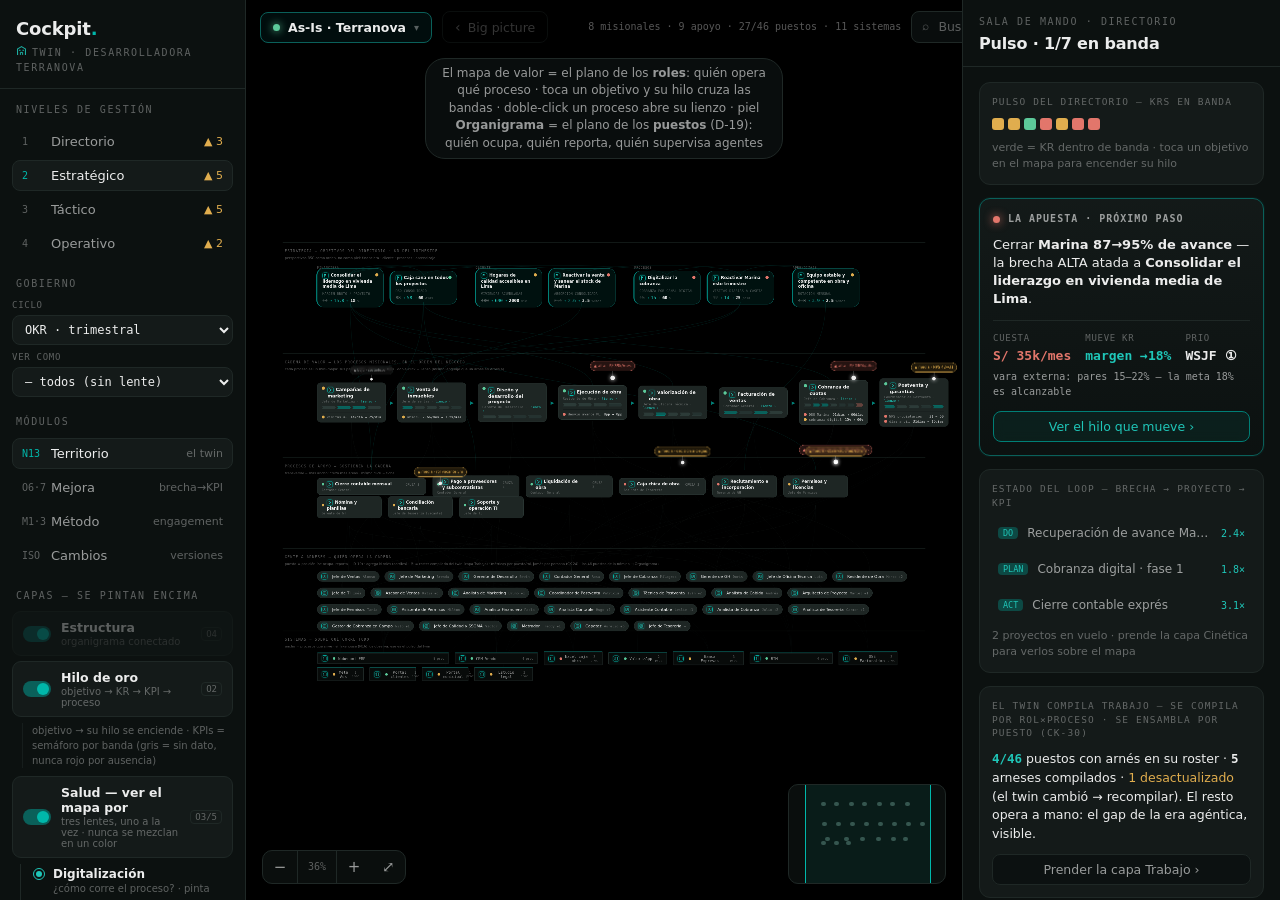
==== docs/product/prototypes/twin-territorio-2026-07-20/index.html @ 5bde69f7 "feat(metodo): aprende la apuesta del directorio — extend M04 + entidad apuesta (D-23) La apuesta dej" ====
<!doctype html>
<html lang="es"><head><meta charset="utf-8">
<title>Twin · Terranova — Cockpit</title>
<style>
  /* ============================================================
     Cockpit — Twin como Territorio · concepto (PRENTER dark-first)
     Design system: PRENTER · teal único acento · dark single-theme
     Datos: Desarrolladora Terranova S.A.C. (shell real)
     v12 (2026-07-26 · CK-30/D-19/D-20): puesto ≠ rol — banda Gente = puestos que operan
       la cadena · Organigrama = plano del puesto (nivel 4 = nómina) · arnés = REGISTRO por
       rol×proceso (deriva_de · hash/drift derivado · autonomía CSA · supervisión medida ·
       guardrails con mecanismo) · fichas nuevas: puesto / área / rol re-significado.
     v13 (2026-07-26 · firmado operador): z1 = FOCO del mapa de valor, no mundo aparte —
       renderArea muere; el área ilumina SUS procesos EN SU LUGAR (bandas/orden/hilo
       intactos), vecinos de cadena a media luz, resto fantasma; cámara encuadra el foco
       (fitPts); pins/cinética/hilo solo del set enfocado; ficha área: chips de proceso
       con semáforo · misional/apoyo · dueño. Un solo territorio, dos puertas (pieles).
     Shell v2 (2026-07-20): investigación DTO/what-if/canvas —
       izquierda = qué existe (escala + capas con leyenda inline)
       derecha   = inspector contextual (sin selección: sala de mando)
       arriba    = identidad As-Is/corrida + filtros chips + búsqueda
       abajo-izq = zoom/fit + niveles (LOD) · abajo-der = minimapa
     ============================================================ */
  :root {
    --teal-50:#e6f8f6; --teal-100:#c2efea; --teal-200:#8fe3da; --teal-300:#54d4c8;
    --teal-400:#1fc6b8; --teal-500:#00b7aa; --teal-600:#009d92; --teal-700:#007f76;
    --teal-800:#0a605a; --teal-900:#0d4944;
    --bg:#000000; --panel:#0c1110; --raised:#141a19; --raised2:#181f1e;
    --border:#1f2826; --border-soft:#161d1c;
    /* Materiales por capa ArchiMate v2 — decisión 22 (2026-07-25) */
    --mat-mot-bg:rgba(0,183,170,.09); --mat-neg-bg:#1e2624; --mat-neg-bd:#2c3936; --mat-app-bg:#080b0a;
    --brand:var(--teal-500); --brand-hi:var(--teal-400);
    --tx:rgba(255,255,255,.92); --tx-mut:rgba(255,255,255,.58); --tx-faint:rgba(255,255,255,.34);
    --ok:#5cc99a; --warn:#e0ad4e; --crit:#e2766b;
    --ok-dim:rgba(92,201,154,.14); --warn-dim:rgba(224,173,78,.14); --crit-dim:rgba(226,118,107,.16);
    --font-display:'Coco Gothic','Jost','Century Gothic','URW Gothic',system-ui,sans-serif;
    --font-body:'Sansation','Mulish',system-ui,-apple-system,'Segoe UI',sans-serif;
    --font-mono:'JetBrains Mono',ui-monospace,'SF Mono',Menlo,monospace;
    --rail:246px; --insp:318px;
    color-scheme:dark; /* dark-first deliberado (doctrina PRENTER, decisión de la historia) */
  }
  * { box-sizing:border-box; }
  /* min-height: el iframe del Artifact dimensiona por scrollHeight — sin altura intrínseca
     el círculo (100% de un iframe de 0) deja la página en negro. 640px rompe el círculo. */
  html,body { height:100%; min-height:640px; background:#000; }
  body {
    margin:0; background:var(--bg); color:var(--tx);
    font-family:var(--font-body); font-size:15px; line-height:1.45;
    -webkit-font-smoothing:antialiased; overflow:hidden;
  }
  body::before {
    content:""; position:fixed; inset:0; pointer-events:none; z-index:0; opacity:.5;
    background:
      radial-gradient(1100px 700px at 78% -10%, rgba(0,183,170,.06), transparent 60%),
      radial-gradient(900px 600px at 8% 108%, rgba(0,183,170,.04), transparent 55%);
  }
  .eyebrow { font-family:var(--font-mono); font-size:10px; letter-spacing:.16em; text-transform:uppercase; color:var(--tx-faint); }
  .mono { font-family:var(--font-mono); }
  button { font-family:inherit; color:inherit; cursor:pointer; background:none; border:none; padding:0; }
  :focus-visible { outline:2px solid var(--brand-hi); outline-offset:2px; }
  ::-webkit-scrollbar{width:9px;height:9px} ::-webkit-scrollbar-thumb{background:#20302d;border-radius:8px}

  .app { position:relative; z-index:1; display:grid; grid-template-columns:var(--rail) 1fr var(--insp); height:100vh; min-height:640px; }

  /* ---------- rail izquierdo — qué existe: escala + capas ---------- */
  .rail { border-right:1px solid var(--border); background:var(--panel); display:flex; flex-direction:column; min-height:0; }
  .brand { padding:16px 16px 13px; border-bottom:1px solid var(--border); }
  .brand h1 { margin:0; font-family:var(--font-display); font-size:18px; font-weight:800; letter-spacing:-.01em; }
  .brand .sub { margin-top:3px; }
  .brand .dot { color:var(--brand); }
  .rail-scroll { overflow-y:auto; flex:1; min-height:0; padding:14px 12px 20px; display:flex; flex-direction:column; gap:18px; }
  .rail-sec > .eyebrow { display:block; margin:0 4px 8px; }

  .escalas { display:flex; flex-direction:column; gap:3px; }
  .esc { display:flex; align-items:center; gap:9px; padding:7px 9px; border-radius:8px; border:1px solid transparent;
    color:var(--tx-mut); font-size:13px; text-align:left; width:100%; background:none; transition:background .12s,border-color .12s,color .12s; }
  .esc:hover { background:var(--raised); }
  .esc .z { font-family:var(--font-mono); font-size:10px; color:var(--tx-faint); width:20px; }
  .esc.on { background:var(--raised); border-color:var(--border); color:var(--tx); }
  .esc.on .z { color:var(--brand); }
  .esc.off { opacity:.4; pointer-events:none; }
  .esc .crumb { color:var(--tx-faint); font-size:11px; margin-left:auto; max-width:86px; overflow:hidden; text-overflow:ellipsis; white-space:nowrap; }

  .capas { display:flex; flex-direction:column; gap:5px; }
  .capa { display:flex; align-items:center; gap:10px; padding:8px 10px; border-radius:9px; border:1px solid var(--border);
    background:var(--raised); width:100%; text-align:left; transition:border-color .14s, background .14s; }
  .capa:hover { border-color:#2b3a37; }
  .capa .sw { width:28px; height:16px; border-radius:20px; background:#232e2c; position:relative; flex:0 0 auto; transition:background .16s; }
  .capa .sw::after { content:""; position:absolute; top:2px; left:2px; width:12px; height:12px; border-radius:50%; background:#5c6b68; transition:transform .16s, background .16s; }
  .capa.on .sw { background:var(--teal-800); }
  .capa.on .sw::after { transform:translateX(12px); background:var(--brand); }
  .capa .lab { display:flex; flex-direction:column; gap:1px; min-width:0; }
  .capa .lab b { font-size:12.5px; font-weight:600; }
  .capa .lab span { font-size:10px; color:var(--tx-faint); }
  .capa .oc { margin-left:auto; font-family:var(--font-mono); font-size:9px; color:var(--tx-faint); border:1px solid var(--border); border-radius:4px; padding:1px 4px; }
  /* disable honesto: capa sin efecto en la escala actual = atenuada, no oculta */
  .capa.na { opacity:.35; pointer-events:none; }
  .capa.na + .capa-leg { display:none !important; }
  /* leyenda inline por capa (Felt-style: la leyenda vive con su capa, no en un widget suelto) */
  .capa-leg { display:none; margin:1px 2px 3px 10px; padding-left:9px; border-left:1px solid var(--border-soft); font-size:10px; color:var(--tx-faint); line-height:1.5; }
  .capa.on + .capa-leg { display:block; }

  .salud-sub { margin:1px 0 3px 8px; padding-left:10px; border-left:1px solid var(--border); display:none; flex-direction:column; gap:2px; }
  .capa-salud.on ~ .salud-sub { display:flex; }
  /* lentes = radio real (uno pinta a la vez) — SIN colores de semáforo en el selector */
  .sub-t { display:flex; align-items:flex-start; gap:8px; font-size:12px; color:var(--tx-mut); background:none; border:none; padding:3px 2px; text-align:left; }
  .sub-t .r { width:12px; height:12px; margin-top:1px; border-radius:50%; border:1.5px solid var(--tx-faint); flex:0 0 auto; position:relative; }
  .sub-t.on { color:var(--tx); }
  .sub-t.on .r { border-color:var(--brand-hi); }
  .sub-t.on .r::after { content:''; position:absolute; inset:2px; border-radius:50%; background:var(--brand-hi); }
  .sub-t .sl { display:flex; flex-direction:column; gap:1px; min-width:0; }
  .sub-t .sl .q { font-size:10px; color:var(--tx-faint); line-height:1.35; }
  /* la leyenda vive PEGADA a su lente activo (no al final del grupo) */
  .sub-leg { display:none; font-size:10px; color:var(--tx-faint); flex-direction:column; gap:3px; margin:1px 8px 5px 22px; }
  .sub-t.on + .sub-leg { display:flex; }
  .sub-leg .row { display:flex; align-items:center; gap:6px; }
  .sub-leg .row .n { margin-left:auto; font-family:var(--font-mono); font-size:9px; }
  .sub-leg .d { width:8px; height:8px; border-radius:50%; flex:0 0 auto; }

  /* ---------- main stage ---------- */
  .main { position:relative; min-width:0; overflow:hidden; background:var(--bg); }
  .topbar { position:absolute; top:0; left:0; right:0; z-index:20; display:flex; align-items:center; gap:10px; padding:11px 14px; pointer-events:none; }
  .topbar > * { pointer-events:auto; }
  .crumbline { display:flex; align-items:center; gap:8px; font-size:12.5px; color:var(--tx-mut); white-space:nowrap; min-width:0; flex-shrink:1; overflow:hidden; }
  .crumbline b { color:var(--tx); font-weight:600; }
  .crumbline .sep { color:var(--tx-faint); }
  .btn { display:inline-flex; align-items:center; gap:7px; padding:7px 12px; border-radius:8px; border:1px solid var(--border); white-space:nowrap;
    background:rgba(12,17,16,.82); backdrop-filter:blur(6px); font-size:12.5px; color:var(--tx-mut); transition:border-color .14s,color .14s,background .14s; }
  .btn:hover { border-color:#2f3f3c; color:var(--tx); }
  .btn.ghost { background:transparent; }
  .btn:disabled { opacity:.35; pointer-events:none; }
  .btn .arw { font-size:14px; }

  /* identidad del contexto — As-Is hoy; nombre de la corrida cuando exista simulación */
  .idwrap { position:relative; }
  .idpill { display:inline-flex; align-items:center; gap:8px; padding:7px 12px; border-radius:8px; border:1px solid var(--teal-800);
    background:rgba(10,96,90,.14); backdrop-filter:blur(6px); font-size:12.5px; color:var(--tx); font-weight:600; white-space:nowrap; }
  .idpill .st { width:7px; height:7px; border-radius:50%; background:var(--ok); box-shadow:0 0 8px var(--ok); }
  .idpill .car { color:var(--tx-faint); font-size:10px; }
  .idmenu { position:absolute; top:calc(100% + 6px); left:0; z-index:40; min-width:264px; background:var(--panel); border:1px solid var(--border);
    border-radius:11px; padding:6px; box-shadow:0 24px 60px -24px rgba(0,0,0,.95); display:none; }
  .idmenu.open { display:block; }
  .idmenu .it { display:flex; align-items:center; gap:9px; width:100%; text-align:left; background:none; border:none; border-radius:8px; padding:9px 10px; font-size:12.5px; color:var(--tx); }
  .idmenu .it:hover { background:var(--raised); }
  .idmenu .it .chk { color:var(--brand); font-size:12px; width:14px; }
  .idmenu .it.dis { opacity:.45; pointer-events:none; }
  .idmenu .it small { display:block; color:var(--tx-faint); font-size:10px; }
  .idmenu .sep { height:1px; background:var(--border-soft); margin:5px 4px; }

  .fchip { display:inline-flex; align-items:center; gap:7px; border:1px solid var(--teal-700); color:var(--brand-hi);
    border-radius:20px; padding:5px 11px; font-size:11.5px; background:rgba(0,183,170,.07); backdrop-filter:blur(6px); max-width:200px; }
  .fchip .t { overflow:hidden; text-overflow:ellipsis; white-space:nowrap; }
  .fchip { min-width:0; flex-shrink:1; }
  .fchip button { background:none; border:none; color:inherit; font-size:12px; padding:0; line-height:1; }
  .count { font-family:var(--font-mono); font-size:10px; color:var(--tx-faint); white-space:nowrap; }

  .search { display:flex; align-items:center; gap:7px; border:1px solid var(--border); border-radius:8px;
    background:rgba(12,17,16,.82); backdrop-filter:blur(6px); padding:6px 10px; }
  .search .ic { color:var(--tx-faint); font-size:12px; }
  .search input { background:none; border:none; color:var(--tx); outline:none; width:116px; font-family:inherit; font-size:12.5px; }
  .search input::placeholder { color:var(--tx-faint); }
  .search kbd { font-family:var(--font-mono); font-size:9px; color:var(--tx-faint); border:1px solid var(--border); border-radius:4px; padding:1px 4px; }

  .piel-toggle { display:flex; border:1px solid var(--border); border-radius:9px; overflow:hidden; background:rgba(12,17,16,.82); backdrop-filter:blur(6px); }
  .piel-toggle button { padding:7px 12px; font-size:12px; color:var(--tx-mut); background:none; border:none; white-space:nowrap; }
  .piel-toggle button.on { background:var(--teal-900); color:var(--brand-hi); }
  .piel-toggle.hide { display:none; }

  .stage { position:absolute; inset:0; cursor:grab; }
  .stage.drag { cursor:grabbing; }
  .world { position:absolute; top:0; left:0; width:1440px; height:900px; transform-origin:0 0; will-change:transform; }
  .world.anim { transition:transform .5s cubic-bezier(.22,.61,.36,1); }
  svg.edges { position:absolute; inset:0; overflow:visible; pointer-events:none; z-index:1; }
  svg.edges path { fill:none; }
  .layer { position:absolute; inset:0; pointer-events:none; }  /* las capas full-cover NO comen el mouse… */
  .layer > * { pointer-events:auto; }                           /* …sus hijos sí (nodos, pins, tokens) */
  .layer.nodes { z-index:3; }
  .layer.pins { z-index:4; }
  .node { position:absolute; transform:translate(-50%,-50%); }

  /* área node */
  .area-node { position:relative; width:162px; background:transparent; border:1px solid var(--border);
    border-radius:12px; padding:10px 11px 9px; text-align:left; cursor:pointer;
    transition:border-color .16s, transform .16s, background .16s, opacity .3s; }
  .area-node:hover { border-color:#3a4d48; background:rgba(0,183,170,.05); }
  .area-node .hd { display:flex; align-items:flex-start; justify-content:space-between; gap:8px; }
  .area-node .nm { font-family:var(--font-display); font-weight:700; font-size:14px; letter-spacing:-.01em; line-height:1.15; }
  .area-node .lider { font-size:10.5px; color:var(--tx-faint); margin-top:2px; display:inline-block; max-width:100%; }  /* inline: el hit-target es el TEXTO, no una franja de toda la card */
  .area-node .stat { display:flex; align-items:center; gap:6px; margin-top:10px; }
  .area-node .heatwrap { flex:1; display:flex; gap:2px; height:5px; }
  .area-node .heatwrap i { border-radius:3px; display:block; }
  .area-node .cnt { font-family:var(--font-mono); font-size:10px; color:var(--tx-faint); border:1px solid var(--border); border-radius:5px; padding:1px 5px; }
  .area-node .cnt.fold { color:var(--brand-hi); border-color:var(--teal-800); }
  .health-dot { width:9px; height:9px; border-radius:50%; flex:0 0 auto; }
  /* notación por tipo (M13 ArchiMate, ancla SOLO-TIPOS — sistema/schema/objeto.schema.yaml campo `archimate:`).
     Glifo mono + familia Motivation (objetivo/kpi/idea/brecha) con radio más suave que Business/Application/
     Implementation — el color queda libre para salud/severidad, la forma/glifo distingue el TIPO. */
  .eg { font-family:var(--font-mono); opacity:.85; margin-right:5px; font-size:1.05em; display:inline-block; }
  /* badge de ÍCONO (v3 — reemplaza las siluetas abstractas v2: cuadrado/triángulo/rombo no se
     entendían sin leyenda). UN solo contenedor consistente + un pictograma DIBUJADO adentro que
     se lee sin traducir: flecha=Proceso · barras=KPI · personita=Rol · organigrama mini=Área ·
     bandera=Objetivo · enchufe=Sistema. Un solo acento (teal, PRENTER); el color de salud/severidad
     no se toca. SVG inline — cero dependencia nueva. */
  .tbadge { display:inline-flex; width:17px; height:17px; margin-right:6px; vertical-align:-3px; flex:0 0 auto;
    align-items:center; justify-content:center; background:var(--panel2); border:1.4px solid var(--brand);
    border-radius:5px; box-shadow:0 0 5px rgba(0,183,170,.4); pointer-events:none; }
  .tbadge svg { width:11px; height:11px; overflow:visible; }
  .tbadge svg * { stroke:var(--brand-hi); }
  .tbadge svg .fl { fill:var(--brand-hi); stroke:none; }
  /* versión chica del ícono (sin badge de esquina) — para chips/filas de una sola línea (kpi/idea/brecha/proyecto). */
  .eg-ico { display:inline-flex; margin-right:5px; opacity:.92; }
  .eg-ico svg { width:11px; height:11px; overflow:visible; }
  .eg-ico svg * { stroke:var(--brand-hi); }
  .eg-ico svg .fl { fill:var(--brand-hi); stroke:none; }
  /* ícono de tipo en el header de la ficha (decisión 23) — auto desde el eyebrow */
  .dico { display:inline-flex; width:17px; height:17px; vertical-align:-3px; margin-right:8px; }
  .dico svg { width:17px; height:17px; overflow:visible; }
  .dico svg * { stroke:var(--brand-hi); }
  .dico svg .fl { fill:var(--brand-hi); stroke:none; }
  /* capability = capa Strategy (5ª) — hoy sin nodo de mapa: chip con borde teal (decisión 23) */
  .chip.lk[data-cap] { border-color:var(--teal-800); }
  .node.dim { opacity:.2; }
  /* v13 · foco de área sobre el mapa de valor: dim genérico (soporte/gente/sistemas también
     se apagan), vecino de cadena a media luz, foco = anillo hairline (color queda para salud) */
  .soporte.dim, .rolchip.dim, .sysplat.dim, .chev-arrow.dim { opacity:.2; }
  .node.vecino, .soporte.vecino { opacity:.45; }
  .node.foco .chev, .soporte.foco { border-color:var(--teal-700); }
  .node.hot .area-node { border-color:var(--brand); background:rgba(0,183,170,.06); box-shadow:0 0 0 1px var(--teal-700); }
  .node.hot .obj-node { border-color:var(--brand); box-shadow:0 0 0 1px var(--teal-700); }
  .vac { font-family:var(--font-mono); font-size:8px; color:var(--warn); border:1px solid rgba(224,173,78,.4); border-radius:4px; padding:0 3px; }

  /* objetivo node (BSC) */
  .obj-node { position:relative; width:184px; background:var(--raised); border:1px solid var(--border); border-radius:20px; padding:11px 14px; text-align:left; cursor:pointer; transition:border-color .16s, transform .16s, opacity .3s; }
  .obj-node:hover { border-color:#33443f; }
  .obj-node.hot { border-color:var(--brand); box-shadow:0 0 0 1px var(--teal-700); }
  .obj-node .nm { font-size:12.5px; font-weight:600; line-height:1.25; }
  .obj-node .kr { display:flex; align-items:baseline; gap:5px; margin-top:8px; font-family:var(--font-mono); font-size:12px; flex-wrap:wrap; }
  .obj-node .kr .m { flex-basis:100%; color:var(--tx-faint); font-size:9px; text-transform:uppercase; letter-spacing:.04em; margin-bottom:2px; }
  .obj-node .kr .from { color:var(--tx-faint); text-decoration:line-through; }
  .obj-node .kr .cur { color:var(--brand-hi); }
  .obj-node .kr .to { color:var(--tx); font-weight:600; }
  .obj-node .kr .u { font-size:9px; color:var(--tx-faint); }
  .obj-node .kr .ar { color:var(--brand); }

  /* proceso node (z1) */
  .proc-node { position:relative; width:196px; background:var(--raised); border:1px solid var(--border); border-radius:10px; padding:10px 12px; text-align:left; cursor:pointer; transition:border-color .16s, transform .16s, opacity .3s; }
  .proc-node:hover { border-color:#33443f; }
  .proc-node .top { display:flex; align-items:flex-start; gap:8px; }
  .proc-node .nm { font-size:13px; font-weight:600; line-height:1.2; }
  .proc-node .meta { font-family:var(--font-mono); font-size:10px; color:var(--tx-faint); margin-top:6px; line-height:1.35; }
  .proc-node.serves { border-color:var(--teal-700); }
  .proc-node.orphan-lit { border-color:rgba(224,173,78,.5); }
  .proc-node .flag { display:inline-flex; gap:5px; margin-top:7px; }
  .tag { font-family:var(--font-mono); font-size:8.5px; letter-spacing:.06em; text-transform:uppercase; border:1px solid var(--border); border-radius:4px; padding:1px 4px; color:var(--tx-faint); }
  .tag.warn { color:var(--warn); border-color:rgba(224,173,78,.4); }
  .tag.ok { color:var(--ok); border-color:rgba(92,201,154,.4); }
  .tag.teal { color:var(--brand-hi); border-color:var(--teal-700); }

  /* KPIs por proceso — semáforo por banda (capa Hilo/Indicadores) */
  .kpis-mini { display:flex; flex-direction:column; gap:3px; margin-top:8px; border-top:1px solid var(--border-soft); padding-top:7px; }
  .krow { display:flex; align-items:center; gap:6px; width:100%; font-family:var(--font-mono); font-size:9.5px; color:var(--tx-mut); text-align:left; }
  .krow:hover { color:var(--tx); }
  .krow .kd { width:8px; height:8px; border-radius:50%; flex:0 0 auto; }
  .krow .kn { overflow:hidden; text-overflow:ellipsis; white-space:nowrap; }
  .krow .kv { margin-left:auto; color:var(--tx); white-space:nowrap; }

  .grouplab { position:absolute; }

  /* brecha pin */
  .pin { position:absolute; transform:translate(-50%,-108%); display:flex; flex-direction:column; align-items:center; cursor:pointer; z-index:6; }
  .pin .body { background:var(--crit-dim); border:1px solid var(--crit); color:var(--crit); border-radius:14px; padding:6px 9px; max-width:206px;
    font-size:11px; line-height:1.25; box-shadow:0 12px 30px -16px rgba(226,118,107,.5); backdrop-filter:blur(3px); }
  .pin.med .body { background:var(--warn-dim); border-color:var(--warn); color:var(--warn); }
  .pin.low .body { background:rgba(255,255,255,.05); border-color:var(--border); color:var(--tx-mut); }
  .pin .body .cost { font-family:var(--font-mono); font-size:9.5px; opacity:.85; margin-top:3px; display:block; }
  .pin .stem { width:1px; height:13px; background:currentColor; opacity:.5; }
  .pin .head { width:13px; height:13px; border-radius:50%; background:currentColor; box-shadow:0 0 12px currentColor; }
  /* severidad = tamaño (spec twin O6), no solo color */
  .pin.med .body { font-size:10px; }
  .pin.med .head { width:10px; height:10px; }
  .pin.low .body { font-size:9.5px; }
  .pin.low .head { width:7px; height:7px; box-shadow:none; }
  .pin.low .stem { height:9px; }
  /* pin invertido (z1): cuelga hacia ABAJO de la card — jamás tapa el título del área ni la fila de arriba */
  .pin.down { transform:translate(-50%,0); flex-direction:column-reverse; }

  /* cinética token */
  .kin { position:absolute; transform:translate(-50%,-50%); z-index:7; cursor:pointer; background:rgba(0,183,170,.1); border:1px dashed var(--brand);
    color:var(--brand-hi); border-radius:20px; padding:5px 11px 5px 8px; font-size:11px; display:flex; align-items:center; gap:7px; backdrop-filter:blur(3px); }
  .kin .pdca { font-family:var(--font-mono); font-size:8.5px; background:var(--teal-900); color:var(--brand-hi); border-radius:4px; padding:1px 5px; }
  .kin .spark { width:7px; height:7px; border-radius:50%; background:var(--brand); box-shadow:0 0 10px var(--brand); animation:pulse 1.8s infinite; }
  @keyframes pulse { 0%,100%{opacity:.4;transform:scale(.8)} 50%{opacity:1;transform:scale(1.25)} }

  /* z2 lienzo */
  .lienzo { position:absolute; top:0; left:0; padding:78px 40px 40px; width:100%; }
  .lienzo-hd { max-width:1200px; margin:0 auto 20px; }
  .lienzo-hd h2 { font-family:var(--font-display); font-weight:800; font-size:24px; margin:0; letter-spacing:-.01em; }
  .lienzo-hd .sub { color:var(--tx-mut); font-size:13px; margin-top:4px; max-width:70ch; }
  .swim { max-width:1200px; margin:0 auto; border:1px solid var(--border); border-radius:14px; overflow:hidden; background:var(--panel); }
  .lane { display:grid; grid-template-columns:186px 1fr; border-bottom:1px solid var(--border-soft); }
  .lane:last-child { border-bottom:none; }
  .lane-hd { padding:16px 14px; border-right:1px solid var(--border); background:var(--raised); display:flex; flex-direction:column; gap:3px; }
  .lane-hd .role { font-size:13px; font-weight:600; }
  .lane-hd .role-k { font-family:var(--font-mono); font-size:9px; color:var(--tx-faint); text-transform:uppercase; letter-spacing:.1em; }
  .lane-body { padding:16px 22px 16px 14px; display:flex; align-items:center; gap:26px; flex-wrap:wrap; }
  .act { position:relative; min-width:172px; max-width:212px; background:var(--raised); border:1px solid var(--border); border-radius:10px; padding:10px 12px; cursor:pointer; transition:border-color .14s, transform .14s; }
  .act:hover { border-color:#34443f; }
  .act .typ { position:absolute; top:9px; right:9px; width:7px; height:7px; border-radius:50%; }
  .act .ord { font-family:var(--font-mono); font-size:9px; color:var(--brand); }
  .act .ttl { font-size:12.5px; font-weight:600; margin-top:3px; line-height:1.25; }
  .act .tv { font-family:var(--font-mono); font-size:9.5px; color:var(--tx-faint); margin-top:6px; display:flex; gap:9px; flex-wrap:wrap; }
  .act .tv .t { color:var(--ok); } .act .tv .e { color:var(--warn); }
  .act .tri { display:inline-block; margin-top:7px; font-family:var(--font-mono); font-size:8px; letter-spacing:.05em; text-transform:uppercase; border:1px solid var(--border); border-radius:4px; padding:1px 4px; color:var(--tx-faint); }
  .act .tri.elim { color:var(--crit); border-color:rgba(226,118,107,.4); }
  .act .tri.rpa, .act .tri.agente { color:var(--brand-hi); border-color:var(--teal-700); }
  .act .rtlx { color:var(--warn); border:1px solid rgba(224,173,78,.4); }

  /* z2 v2 — lienzo en el world: bandas de carril + edges reales (secuencia + flujos alternos) */
  .laneband { position:absolute; left:0; right:0; border-top:1px solid var(--border-soft); }
  .laneband .lhd { position:absolute; left:26px; top:50%; transform:translateY(-50%); display:flex; flex-direction:column; gap:3px; max-width:200px; }
  .laneband .lhd .role { font-size:13px; font-weight:600; }
  .laneband .lhd .role-k { font-family:var(--font-mono); font-size:9px; color:var(--tx-faint); text-transform:uppercase; letter-spacing:.1em; }
  .elab { position:absolute; transform:translate(-50%,-50%); font-family:var(--font-mono); font-size:8.5px; color:var(--warn);
    background:rgba(12,17,16,.92); border:1px solid rgba(224,173,78,.35); border-radius:5px; padding:1px 6px; z-index:5; pointer-events:none; white-space:nowrap; }
  .elab.main { color:var(--tx-faint); border-color:var(--border); }
  .kchip { display:inline-flex; align-items:center; gap:6px; border:1px solid var(--border); border-radius:999px; padding:4px 10px;
    font-family:var(--font-mono); font-size:10px; color:var(--tx-mut); background:rgba(12,17,16,.6); cursor:pointer; }
  .kchip:hover { border-color:#33443f; color:var(--tx); }
  .kchip .kd { width:8px; height:8px; border-radius:50%; }

  /* z2 caracterizado — C1 (identidad ISO 4.4.1) en el header + puertos SIPOC como geografía */
  .c1row { display:flex; gap:16px; flex-wrap:wrap; margin-top:9px; font-size:11px; color:var(--tx-mut); max-width:110ch; }
  .c1row .c1i { max-width:250px; line-height:1.35; }
  .c1row .c1i b { font-family:var(--font-mono); font-size:8.5px; letter-spacing:.08em; text-transform:uppercase; color:var(--tx-faint); display:block; font-weight:600; }
  .portbox { position:absolute; transform:translate(0,-50%); width:232px; background:rgba(12,17,16,.72); border:1px dashed var(--teal-800); border-radius:11px; padding:11px 13px; z-index:3; }
  .portbox .pt { font-family:var(--font-mono); font-size:9px; letter-spacing:.1em; text-transform:uppercase; color:var(--brand-hi); margin-bottom:7px; }
  .portbox .pitems { display:flex; flex-direction:column; gap:3px; font-size:10.5px; color:var(--tx-mut); margin-top:7px; line-height:1.3; }
  .portbox .chips .chip { font-size:10px; padding:2px 7px; }

  /* z3 — instrucción de trabajo (ISO 10013 nivel 3): tareas + M36 + RACI + piso arnés */
  .tarea { width:198px; background:var(--raised); border:1px solid var(--border); border-radius:10px; padding:10px 12px; text-align:left; }
  .tarea .tv2 { font-family:var(--font-mono); font-size:9px; color:var(--brand); }
  .tarea .tt2 { font-size:12px; line-height:1.35; margin-top:3px; }
  .z3card { position:absolute; width:352px; background:var(--panel); border:1px solid var(--border); border-radius:12px; padding:13px 15px; display:flex; flex-direction:column; gap:8px; }
  .z3card .gt { font-family:var(--font-mono); font-size:9.5px; text-transform:uppercase; letter-spacing:.12em; color:var(--tx-faint); }
  .scorebar { display:flex; align-items:center; gap:8px; font-family:var(--font-mono); font-size:10px; color:var(--tx-mut); }
  .scorebar .lb { width:52px; }
  .scorebar .tr2 { flex:1; height:6px; border-radius:4px; background:#1a2422; overflow:hidden; }
  .scorebar .tr2 i { display:block; height:100%; border-radius:4px; }
  .scorebar .v2 { width:24px; text-align:right; color:var(--tx); }
  .m36in { display:flex; flex-wrap:wrap; gap:4px; }
  .m36in .chip { font-size:10px; padding:2px 7px; }
  .piso-arnes { position:absolute; border:1px dashed var(--teal-700); background:rgba(0,183,170,.05); border-radius:12px; padding:13px 16px; width:560px; font-size:12.5px; line-height:1.5; }

  /* ---------- viewport: zoom + LOD abajo-izq · minimapa abajo-der ---------- */
  .viewctl { position:absolute; left:16px; bottom:16px; z-index:15; display:flex; align-items:center; gap:8px; }
  .zoomctl { display:flex; align-items:center; border:1px solid var(--border); border-radius:10px; overflow:hidden; background:rgba(12,17,16,.86); backdrop-filter:blur(6px); }
  .zoomctl button { width:34px; height:32px; background:none; border:none; color:var(--tx-mut); font-size:15px; display:flex; align-items:center; justify-content:center; }
  .zoomctl button:hover { background:var(--raised); color:var(--tx); }
  .zoomctl .zlevel { font-family:var(--font-mono); font-size:10px; color:var(--tx-faint); min-width:40px; text-align:center; border-left:1px solid var(--border); border-right:1px solid var(--border); align-self:stretch; display:flex; align-items:center; justify-content:center; }
  .lodctl { display:flex; align-items:center; gap:2px; border:1px solid var(--border); border-radius:10px; background:rgba(12,17,16,.86); backdrop-filter:blur(6px); padding:3px 6px 3px 9px; }
  .lodctl .lab { font-family:var(--font-mono); font-size:9px; letter-spacing:.08em; text-transform:uppercase; color:var(--tx-faint); margin-right:5px; }
  .lodctl button { width:26px; height:26px; border:none; background:none; border-radius:7px; font-family:var(--font-mono); font-size:11px; color:var(--tx-mut); }
  .lodctl button:hover { background:var(--raised); color:var(--tx); }
  .lodctl button.on { background:var(--teal-900); color:var(--brand-hi); }
  .lodctl.hide, .minimap.hide { display:none; }

  .minimap { position:absolute; right:16px; bottom:16px; z-index:15; width:158px; height:100px; border:1px solid var(--border); border-radius:10px;
    background:rgba(12,17,16,.86); backdrop-filter:blur(6px); overflow:hidden; cursor:pointer; }
  .minimap i { position:absolute; width:5px; height:4px; border-radius:2px; background:#3a4d48; }
  .minimap .vw { position:absolute; border:1px solid var(--brand); background:rgba(0,183,170,.08); border-radius:3px; }

  /* ---------- inspector derecho — contextual ---------- */
  .inspector { border-left:1px solid var(--border); background:var(--panel); display:flex; flex-direction:column; min-height:0; }
  .ihd { padding:15px 16px 13px; border-bottom:1px solid var(--border); display:flex; align-items:flex-start; gap:12px; min-height:64px; }
  .ihd .k { flex:1; min-width:0; }
  .ihd .eyebrow { display:block; margin-bottom:4px; }
  .ihd h3 { margin:0; font-family:var(--font-display); font-size:16px; font-weight:700; letter-spacing:-.01em; line-height:1.2; }
  .ihd .x { width:28px; height:28px; border-radius:7px; border:1px solid var(--border); background:var(--raised); color:var(--tx-mut); flex:0 0 auto; }
  .ihd .x:hover { color:var(--tx); }
  .ibody { overflow-y:auto; flex:1; min-height:0; padding:15px 16px; display:flex; flex-direction:column; gap:13px; }
  .ibody .btn { white-space:normal; text-align:left; }
  .drow { display:flex; justify-content:space-between; gap:14px; align-items:baseline; }
  .drow dt { font-size:12px; color:var(--tx-faint); flex:0 0 auto; }
  .drow dd { margin:0; font-size:13px; text-align:right; }
  .dgroup { border:1px solid var(--border); border-radius:11px; padding:12px; background:var(--raised); display:flex; flex-direction:column; gap:10px; }
  /* SIPOC = proyección de bordes del proceso (ISO 9001 4.4.1) — filas S/I/P/O/C en el drawer */
  .sip-row { display:flex; gap:8px; align-items:flex-start; }
  .sip-row .sip-k { flex:0 0 16px; width:16px; height:16px; border:1px solid var(--teal-700); border-radius:4px; color:var(--brand-hi); font-family:var(--font-mono); font-size:9px; display:flex; align-items:center; justify-content:center; margin-top:1px; }
  .sip-b { display:flex; flex-direction:column; gap:2px; min-width:0; font-size:11.5px; line-height:1.4; }
  .sip-lab { font-size:9px; letter-spacing:.08em; text-transform:uppercase; color:var(--tx-faint); }
  .sip-pasos { font-family:var(--font-mono); font-size:10px; color:var(--tx-mut); line-height:1.6; }
  .sip-na { color:var(--tx-faint); font-style:italic; font-size:11px; }
  .dgroup .gt { font-family:var(--font-mono); font-size:9.5px; text-transform:uppercase; letter-spacing:.12em; color:var(--tx-faint); }
  .chip { display:inline-flex; align-items:center; gap:6px; border:1px solid var(--border); border-radius:6px; padding:3px 8px; font-size:12px; color:var(--tx-mut); }
  .chip.teal { border-color:var(--teal-700); color:var(--brand-hi); }
  .chips { display:flex; flex-wrap:wrap; gap:6px; }

  /* sala de mando (estado sin selección del inspector) */
  .pulso-dots { display:flex; gap:4px; flex-wrap:wrap; }
  .pulso-dots i { width:12px; height:12px; border-radius:3px; }
  .apuesta-card { border:1px solid var(--teal-800); background:linear-gradient(180deg, rgba(20,26,25,.9), rgba(12,17,16,.9));
    border-radius:11px; padding:13px; display:flex; flex-direction:column; gap:0; box-shadow:0 0 0 1px rgba(0,183,170,.06); }
  .apuesta-card .hd { display:flex; align-items:center; gap:8px; }
  .apuesta-card .hd .live { width:7px; height:7px; border-radius:50%; background:var(--crit); box-shadow:0 0 10px var(--crit); }
  .apuesta-card .body { font-size:13px; line-height:1.4; margin-top:9px; }
  .apuesta-card .body b { color:var(--tx); }
  .apuesta-card .biz { display:flex; gap:14px; margin-top:11px; padding-top:11px; border-top:1px solid var(--border); }
  .apuesta-card .biz div { display:flex; flex-direction:column; gap:2px; }
  .apuesta-card .biz .k { font-family:var(--font-mono); font-size:9px; color:var(--tx-faint); text-transform:uppercase; letter-spacing:.08em; }
  .apuesta-card .biz .v { font-family:var(--font-mono); font-size:13px; font-weight:600; }
  .apuesta-card .biz .v.cost { color:var(--crit); } .apuesta-card .biz .v.kr { color:var(--brand-hi); }
  .apuesta-card .go { margin-top:12px; width:100%; justify-content:center; border-color:var(--teal-700); color:var(--brand-hi); background:rgba(0,183,170,.08); }
  .apuesta-card .go:hover { background:rgba(0,183,170,.16); }
  .loop-it { display:flex; align-items:center; gap:9px; background:none; border:none; border-radius:8px; padding:6px 6px; text-align:left; width:100%; font-size:12px; color:var(--tx-mut); }
  .loop-it:hover { background:var(--raised2); color:var(--tx); }
  .loop-it .pdca { font-family:var(--font-mono); font-size:8.5px; background:var(--teal-900); color:var(--brand-hi); border-radius:4px; padding:1px 5px; flex:0 0 auto; }

  /* drawer KPI + lente personas */
  .sembig { display:flex; align-items:center; gap:10px; }
  .sembig .d { width:14px; height:14px; border-radius:50%; flex:0 0 auto; }
  .sembig .v { font-family:var(--font-mono); font-size:22px; font-weight:600; }
  .sembig .u { font-size:11px; color:var(--tx-faint); }
  .medlist { font-family:var(--font-mono); font-size:10px; color:var(--tx-mut); display:flex; flex-direction:column; gap:2px; }
  .medlist .r { display:flex; justify-content:space-between; }
  .rolrow { display:flex; align-items:center; gap:8px; font-size:12px; padding:2px 0; }
  .rolrow .who { margin-left:auto; color:var(--tx-mut); font-size:11.5px; text-align:right; }
  .rolrow .who.vac { color:var(--warn); font-family:var(--font-mono); font-size:9px; text-transform:uppercase; letter-spacing:.05em; }

  /* ---------- corrida (what-if): banner + tinte + diffs — señales redundantes (NN/g) ---------- */
  .corrida-banner { display:none; position:absolute; top:0; left:0; right:0; z-index:25; align-items:center; gap:9px;
    padding:8px 16px; font-size:12px; color:var(--tx); background:linear-gradient(180deg, rgba(224,173,78,.16), rgba(224,173,78,.08));
    border-bottom:1px solid rgba(224,173,78,.45); backdrop-filter:blur(8px); }
  .corrida-banner .cb-dot { width:8px; height:8px; border-radius:50%; background:var(--warn); box-shadow:0 0 10px var(--warn); }
  .corrida-banner .btn { padding:4px 10px; font-size:11.5px; }
  .main.corrida .corrida-banner { display:flex; }
  .main.corrida .topbar { top:36px; }
  .main.corrida::after { content:""; position:absolute; inset:0; pointer-events:none; z-index:24;
    box-shadow:inset 0 0 0 2px rgba(224,173,78,.35); }
  .node.diff .area-node, .node.diff .proc-node { border-color:var(--warn); box-shadow:0 0 0 1px rgba(224,173,78,.45); }
  .dtag { font-family:var(--font-mono); font-size:8.5px; color:var(--warn); border:1px solid rgba(224,173,78,.4); border-radius:4px; padding:1px 5px; }

  /* ---------- vistas de módulo (Mejora · Método · Cambios) — páginas en el world ---------- */
  .pageview { position:absolute; left:40px; top:30px; width:1280px; display:flex; flex-direction:column; gap:18px; }
  .pv-hd h2 { font-family:var(--font-display); font-weight:800; font-size:26px; margin:5px 0 0; letter-spacing:-.01em; }
  .pv-hd .sub { color:var(--tx-mut); font-size:13px; margin-top:5px; max-width:86ch; }
  .fcols { display:grid; grid-template-columns:1fr 1fr 1fr; gap:16px; align-items:start; }
  .fcol { border:1px solid var(--border); border-radius:13px; background:var(--panel); padding:14px; display:flex; flex-direction:column; gap:9px; }
  .fcol > .eyebrow { display:block; margin-bottom:2px; }
  .fitem { border:1px solid var(--border); border-radius:10px; background:var(--raised); padding:10px 12px; text-align:left; width:100%; transition:border-color .14s; display:flex; flex-direction:column; gap:5px; }
  .fitem:hover { border-color:#33443f; }
  .fitem .t { font-size:12.5px; font-weight:600; line-height:1.25; }
  .fitem .m { font-family:var(--font-mono); font-size:10px; color:var(--tx-faint); display:flex; gap:9px; flex-wrap:wrap; }
  .fitem.dim2 { opacity:.55; }
  .farrow { text-align:center; font-size:16px; color:var(--teal-700); margin:4px 0 -4px; }
  .stage-row { display:flex; align-items:center; gap:10px; }
  .gate-pill { font-family:var(--font-mono); font-size:9px; letter-spacing:.06em; border:1px solid var(--teal-700); color:var(--brand-hi); border-radius:20px; padding:2px 9px; }
  .gate-pill.pend { border-color:var(--border); color:var(--tx-faint); }
  .prog { flex:1; height:5px; border-radius:4px; background:#1a2422; overflow:hidden; display:flex; }
  .prog i { display:block; }
  .cambio-row { display:grid; grid-template-columns:64px 1fr 190px 150px; gap:12px; align-items:center;
    border:1px solid var(--border); border-radius:10px; background:var(--raised); padding:11px 14px; text-align:left; width:100%; }
  .cambio-row:hover { border-color:#33443f; }
  .cambio-row .sc { font-family:var(--font-mono); font-size:10px; color:var(--tx-faint); }
  .cambio-row .tt { font-size:12.5px; font-weight:600; }
  .cambio-row .ap { font-family:var(--font-mono); font-size:9.5px; color:var(--tx-mut); }
  .mcards { display:flex; flex-wrap:wrap; gap:6px; }
  .mcards .chip { font-size:11px; }

  /* ---------- v6 · Mapa de Valor — 5 bandas, un sistema interconectado ---------- */
  .chev { position:relative; width:192px; background:var(--raised); border:1px solid var(--border); border-radius:10px; padding:10px 12px 9px;
    text-align:left; cursor:pointer; transition:border-color .16s, opacity .3s; }
  .chev:hover { border-color:#33443f; }
  .chev .nm { font-size:12.5px; font-weight:600; line-height:1.2; }
  .chev .dueno { font-family:var(--font-mono); font-size:9px; color:var(--tx-faint); margin-top:3px; }
  .node.hot .chev { border-color:var(--brand); box-shadow:0 0 0 1px var(--teal-700); background:rgba(0,183,170,.05); }
  .mini-pasos { display:flex; gap:3px; margin-top:8px; }
  .mini-pasos i { flex:1; height:9px; border-radius:2px; background:#243230; border:1px solid #2c3b38;
    clip-path:polygon(0 0, calc(100% - 4px) 0, 100% 50%, calc(100% - 4px) 100%, 0 100%, 4px 50%); }
  .mini-pasos i.t-agente,.mini-pasos i.t-rpa { background:var(--teal-800); border-color:var(--teal-700); }
  .mini-pasos i.t-elim { background:rgba(226,118,107,.35); border-color:var(--crit); }
  .mini-pasos i.t-hum { background:#2c3b38; }
  .chev-arrow { position:absolute; transform:translate(-50%,-50%); color:var(--teal-700); font-size:20px; pointer-events:none; }
  .soporte { position:absolute; transform:translate(0,-50%); background:var(--raised); border:1px solid var(--border); border-radius:9px;
    padding:8px 12px; text-align:left; cursor:pointer; transition:border-color .16s, opacity .3s; }
  .soporte:hover { border-color:#33443f; }
  .soporte .nm { font-size:11.5px; font-weight:600; }
  .soporte .meta { font-family:var(--font-mono); font-size:8.5px; color:var(--tx-faint); margin-top:2px; }
  .node.hot .soporte, .soporte.hot { border-color:var(--brand); box-shadow:0 0 0 1px var(--teal-700); }
  .rolchip { position:absolute; transform:translate(0,-50%); display:inline-flex; align-items:center; gap:7px;
    border:1px solid var(--border); border-radius:20px; background:var(--raised); padding:5px 11px; cursor:pointer;
    font-size:11px; white-space:nowrap; transition:border-color .16s, opacity .3s; }
  .rolchip:hover { border-color:#33443f; }
  .rolchip .who { color:var(--tx-faint); font-size:9.5px; font-family:var(--font-mono); }
  .rolchip.hot { border-color:var(--brand); box-shadow:0 0 0 1px var(--teal-700); }
  /* organigrama nivel 4 — stack de puestos dentro del área (D-19: la nómina sobre la estructura) */
  .prows { display:flex; flex-direction:column; gap:2px; margin-top:6px; border-top:1px solid var(--border); padding-top:5px; }
  .prow { display:flex; align-items:center; gap:5px; padding:1.5px 3px; border:none; background:none; border-radius:5px;
    font-size:9px; color:var(--tx-mut); text-align:left; width:100%; cursor:pointer; }
  .prow:hover { background:var(--raised); color:var(--tx); }
  .prow .pnm { flex:1; min-width:0; overflow:hidden; text-overflow:ellipsis; white-space:nowrap; }
  .prow .pocc { font-family:var(--font-mono); font-size:8px; color:var(--tx-faint); }
  .prow .pocc.vc { color:var(--warn); }
  .prow .harn { font-size:7.5px; padding:1px 4px; }
  /* guardrails del arnés — el MECANISMO se ve: prompt = declarativo (débil), hook/permiso/sandbox = runtime (sólido) */
  .grchip { display:flex; align-items:center; gap:6px; padding:4px 7px; border:1px solid var(--border); border-radius:7px;
    font-size:11px; color:var(--tx-mut); }
  .grchip .mec { margin-left:auto; font-family:var(--font-mono); font-size:8.5px; letter-spacing:.06em; text-transform:uppercase;
    color:var(--brand-hi); border:1px solid var(--teal-700); border-radius:4px; padding:1px 5px; flex-shrink:0; }
  .grchip.prompt { border-style:dashed; color:var(--tx-faint); }
  .grchip.prompt .mec { color:var(--tx-faint); border-color:var(--border); border-style:dashed; }
  .sysplat { position:absolute; transform:translate(0,-50%); border:1px solid var(--border); border-radius:8px;
    background:rgba(20,26,25,.72); padding:6px 12px; cursor:pointer; font-family:var(--font-mono); font-size:10.5px;
    color:var(--tx-mut); display:flex; align-items:center; gap:8px; transition:border-color .16s, opacity .3s; }
  .sysplat:hover { border-color:#33443f; color:var(--tx); }
  .sysplat.hot { border-color:var(--brand); box-shadow:0 0 0 1px var(--teal-700); color:var(--tx); }
  .persp-lab { font-family:var(--font-mono); font-size:8.5px; letter-spacing:.12em; text-transform:uppercase; color:var(--tx-faint); }

  /* ---------- CK-29: capa Trabajo (arneses por puesto) + viaje completo ---------- */
  .harn { display:inline-flex; align-items:center; gap:5px; font-family:var(--font-mono); font-size:8.5px; letter-spacing:.04em;
    border:1px solid var(--teal-800); color:var(--brand-hi); border-radius:4px; padding:1px 5px; cursor:pointer; background:rgba(0,183,170,.06); white-space:nowrap; }
  .harn.stale { border-color:rgba(224,173,78,.45); color:var(--warn); background:rgba(224,173,78,.07); }
  .harn.none { border-color:var(--border); color:var(--tx-faint); background:none; cursor:default; }
  .plnk { cursor:pointer; }
  .plnk:hover { color:var(--brand-hi); text-decoration:underline dotted; }
  .chip.lk { cursor:pointer; }
  .chip.lk:hover { border-color:#33443f; color:var(--tx); }
  .area-node .lider.plnk:hover { color:var(--brand-hi); }
  .dia-card { border:1px dashed var(--teal-800); border-radius:11px; padding:12px; background:rgba(0,183,170,.04); font-size:12.5px; line-height:1.55; }

  .hint { position:absolute; top:58px; left:50%; transform:translateX(-50%); z-index:14; font-size:12px; color:var(--tx-mut);
    background:rgba(12,17,16,.82); border:1px solid var(--border); border-radius:20px; padding:6px 15px; backdrop-filter:blur(6px); transition:opacity .4s; max-width:min(700px,56vw); text-align:center; }
  .hint.gone { opacity:0; }

  @media (prefers-reduced-motion: reduce) { .world.anim { transition:none; } .kin .spark { animation:none; } }
  @media (max-width:1220px){ .inspector{display:none} .app{grid-template-columns:var(--rail) 1fr} }
  @media (max-width:880px){ .rail{display:none} .app{grid-template-columns:1fr} }
  /* ═══════════════════════════════════════════════════════════════════
     MATERIALES POR CAPA ArchiMate v2 — decisión 22 (2026-07-25)
     Tipo de entidad legible por el MATERIAL del contenedor (no solo el
     ícono TICO), SIN hue nuevo: PRENTER teal-only, el color queda 100%
     reservado a salud/severidad. Se agrupa por capa ArchiMate (el campo
     archimate: del schema) → 4 materiales, no 12 bordes de colores.
     Los estados (.node.hot / .serves / .node.diff) son de 2 clases →
     ganan por especificidad y siguen mandando sobre el material de reposo.
     Replicar en cockpit-ui: mismos 4 materiales sobre los átomos ds/.
     ─────────────────────────────────────────────────────────────────── */
  /* Motivación — objetivo·kpi·brecha·idea: vidrio teal tenue + spine izq */
  .obj-node{ background:var(--mat-mot-bg); border-color:var(--teal-800); border-left:3px solid var(--teal-700); }
  .kchip{ background:rgba(0,183,170,.07); border-color:var(--teal-800); }
  .fitem[data-idea], .fitem[data-g]{ background:var(--mat-mot-bg); border-color:var(--teal-800); border-left:3px solid var(--teal-700); }
  /* Negocio — proceso·rol·área: sólido neutro elevado (el músculo) */
  .chev, .soporte, .proc-node, .rolchip{ background:var(--mat-neg-bg); border-color:var(--mat-neg-bd); }
  .area-node{ border-color:var(--mat-neg-bd); }   /* área queda transparente — decisión 4 */
  /* Aplicación — sistema: marco técnico oscuro, esquinas rectas + barra teal */
  .sysplat{ background:var(--mat-app-bg); border-color:var(--border); border-top:2px solid var(--teal-800); border-radius:2px; box-shadow:inset 0 0 0 1px var(--border-soft); }
  /* Implementación — proyecto_mejora: movimiento (punteado teal) */
  .fitem[data-pm]{ background:rgba(0,183,170,.06); border-left:3px dashed var(--brand); }
  /* .kin (proyecto en el mapa) ya es punteado teal — sin cambio */
</style>
<style>
  /* ── v14 · 4 niveles + capa de acción (fusión firmada 2026-07-26) ── */
  .gob{ display:flex; flex-direction:column; gap:6px; }
  .gob label{ font-family:var(--font-mono); font-size:9px; letter-spacing:.08em; color:var(--tx-faint); text-transform:uppercase; display:flex; flex-direction:column; gap:3px; }
  .gob select{ background:var(--raised,#141a19); border:1px solid var(--border); color:var(--tx); border-radius:8px; padding:6px 8px; font-size:12px; font-family:inherit; text-transform:none; letter-spacing:0; }
  .nivb{ color:var(--warn) !important; }
  .dirgrid{ display:flex; flex-wrap:wrap; gap:12px; margin-bottom:14px; }
  .dpane{ border:1px dashed var(--border); border-radius:10px; padding:10px 12px; flex:1; min-width:230px; }
  .dpane .pt{ font-family:var(--font-mono); font-size:8.5px; letter-spacing:.12em; color:var(--tx-faint); text-transform:uppercase; margin-bottom:8px; }
  .dpane.solid{ border-style:solid; border-color:#2a3835; background:rgba(0,183,170,.03); }
  /* v14.3 · capa Respaldo del método — la cita "§ fuente" en cabecera de panel */
  .resp{ font-family:var(--font-mono); font-size:8.5px; letter-spacing:.05em; text-transform:none;
    color:var(--brand-hi); background:none; border:1px dashed var(--teal-800); border-radius:4px;
    padding:1px 5px; margin-left:8px; cursor:pointer; vertical-align:1px; white-space:nowrap; }
  .resp:hover{ border-style:solid; background:rgba(0,183,170,.07); }
  .pt .resp, .gt .resp{ float:right; margin-left:8px; }
  .resp-foot{ margin-top:12px; border-top:1px solid var(--border); padding-top:8px;
    font-family:var(--font-mono); font-size:9px; letter-spacing:.08em; text-transform:uppercase; color:var(--tx-faint); }
  .dpane .cambio-row, .tcol .cambio-row{ display:flex; align-items:center; gap:8px; width:100%; padding:7px 8px; }
  .dpane .cambio-row .tt, .tcol .cambio-row .tt{ font-size:11.5px; line-height:1.3; white-space:normal; }
  .dpane .cambio-row .ap, .tcol .cambio-row .ap{ white-space:nowrap; flex:none; }
  .dpane .cambio-row > div, .tcol .cambio-row > div{ flex:1; min-width:0; }
  .dpane .cambio-row .sc, .tcol .cambio-row .sc{ flex:none; }
  .apcards{ display:flex; gap:12px; flex-wrap:wrap; margin-bottom:14px; }
  .apcard{ flex:1; min-width:215px; background:var(--mat-mot-bg,rgba(0,183,170,.05)); border:1px solid var(--teal-800); border-left:3px solid var(--teal-700); border-radius:10px; padding:10px 12px; cursor:pointer; text-align:left; color:var(--tx); display:flex; flex-direction:column; gap:5px; }
  .apcard:hover{ border-color:var(--teal-600); }
  .apcard .un{ font-family:var(--font-mono); font-size:8.5px; letter-spacing:.1em; color:var(--tx-faint); text-transform:uppercase; }
  .apcard .nm{ font-size:13px; font-weight:600; line-height:1.2; }
  .apcard .mt{ font-family:var(--font-mono); font-size:10px; color:var(--tx-mut); }
  /* v15 · las varas del directorio — rumbo · mezcla de ambición · pares · escalera (cero jerga en superficie) */
  .rumbo{ border:1px solid var(--border); border-left:3px solid var(--teal-700); border-radius:10px; padding:9px 12px; margin:0 0 14px; }
  .rumbo .pt{ font-family:var(--font-mono); font-size:8.5px; letter-spacing:.12em; color:var(--tx-faint); text-transform:uppercase; margin-bottom:7px; }
  .rumbo .cad{ display:flex; align-items:baseline; gap:10px; flex-wrap:wrap; font-size:12.5px; }
  .rumbo .cad .k{ font-family:var(--font-mono); font-size:9px; letter-spacing:.1em; text-transform:uppercase; color:var(--tx-faint); margin-right:6px; }
  .rumbo .sep{ color:var(--tx-faint); }
  .rumbo .foot{ font-family:var(--font-mono); font-size:10.5px; color:var(--tx-mut); margin-top:7px; display:flex; gap:8px; flex-wrap:wrap; align-items:baseline; }
  .rumbo .ciega{ background:none; border:none; padding:0; font-family:var(--font-mono); font-size:10.5px; color:var(--warn); cursor:pointer; text-align:left; }
  .rumbo .ciega:hover{ text-decoration:underline; }
  .mixwrap{ margin-top:8px; }
  .mixbar{ position:relative; display:flex; height:13px; margin:15px 0 4px; }
  .mixbar .seg{ height:100%; border-right:1px solid rgba(0,0,0,.55); }
  .mixbar .seg.s-op{ background:rgba(0,183,170,.5); border-radius:4px 0 0 4px; }
  .mixbar .seg.s-ex{ background:rgba(0,183,170,.26); }
  .mixbar .seg.s-tr{ background:rgba(0,183,170,.12); border-radius:0 4px 4px 0; border-right:none; }
  .mixmark{ position:absolute; top:-4px; bottom:-4px; width:0; border-left:1px dashed var(--tx-mut); }
  .mixmark i{ position:absolute; top:-10px; left:-7px; font-style:normal; font-size:8px; color:var(--tx-faint); font-family:var(--font-mono); }
  .peer{ font-family:var(--font-mono); font-size:9px; color:var(--tx-mut); border:1px solid var(--border); border-radius:999px; padding:1px 7px; white-space:nowrap; cursor:help; flex:none; }
  .madrow{ display:flex; align-items:center; gap:8px; font-size:11.5px; padding:2px 0; }
  .madrow .lbl{ flex:1; color:var(--tx-mut); }
  .madrow .dots{ font-family:var(--font-mono); font-size:11px; letter-spacing:2px; color:var(--brand-hi); }
  .madrow .dots .want{ color:var(--tx-mut); }
  .madrow .dots .off{ color:var(--tx-faint); opacity:.45; }
  .madrow .lv{ font-family:var(--font-mono); font-size:9.5px; color:var(--tx-faint); }
  .tcols{ display:flex; gap:12px; align-items:flex-start; flex-wrap:wrap; margin-top:12px; }
  .tcol{ flex:1; min-width:216px; border:1px solid var(--border); border-radius:12px; padding:10px; background:rgba(20,26,25,.35); }
  .tcol .th{ font-family:var(--font-mono); font-size:9px; letter-spacing:.1em; color:var(--tx-mut); text-transform:uppercase; margin-bottom:8px; cursor:pointer; }
  .tcol .th:hover{ color:var(--brand-hi); }
  .ncm{ font-size:10.5px; color:var(--crit); padding:1px 0 6px 4px; }
  #toast{ position:absolute; bottom:56px; left:50%; transform:translateX(-50%); background:var(--panel); border:1px solid var(--border); border-radius:8px; padding:8px 16px; font-size:12px; color:var(--tx-mut); opacity:0; transition:opacity .25s; pointer-events:none; z-index:60; max-width:72%; }
  [data-acc].na2{ opacity:.38; cursor:not-allowed; }
</style>

<div class="app" id="app">
  <aside class="rail">
    <div class="brand">
      <h1>Cockpit<span class="dot">.</span></h1>
      <div class="sub eyebrow"><span class="eg-ico" title="empresa · Business Actor organizacional (M13 ArchiMate) — la ficha del twin completo"><svg viewBox="0 0 14 14"><path d="M2 12.6V5l5-3 5 3v7.6" fill="none" stroke-width="1.3" stroke-linejoin="round"/><rect class="fl" x="4.1" y="6" width="1.6" height="1.6"/><rect class="fl" x="8.3" y="6" width="1.6" height="1.6"/><path d="M5.6 12.6V9.4h2.8v3.2" fill="none" stroke-width="1.2"/></svg></span>Twin · Desarrolladora Terranova</div>
    </div>
    <div class="rail-scroll">
      <div class="rail-sec">
        <span class="eyebrow">Niveles de gestión</span>
        <div class="escalas" id="niveles">
          <button class="esc" data-nivel="1"><span class="z">1</span><span>Directorio</span><span class="crumb nivb" data-nb="1"></span></button>
          <button class="esc on" data-nivel="2"><span class="z">2</span><span>Estratégico</span><span class="crumb nivb" data-nb="2"></span></button>
          <button class="esc" data-nivel="3"><span class="z">3</span><span>Táctico</span><span class="crumb nivb" data-nb="3"></span></button>
          <button class="esc" data-nivel="4"><span class="z">4</span><span>Operativo</span><span class="crumb nivb" data-nb="4"></span></button>
        </div>
        <div class="capa-leg">bajar = cambia la pregunta y la unidad · subir ≠ atrás · el nivel 2 es el territorio; 1 y 3 son tableros; 4 es el flujograma y la instrucción</div>
      </div>
      <div class="rail-sec">
        <span class="eyebrow">Gobierno</span>
        <div class="gob">
          <label>Ciclo <select id="cicloSel" title="Cómo gobierna esta empresa su estrategia — cambia etiquetas y qué metas pagan bono (práctica LATAM/BR)">
            <option value="okr">OKR · trimestral</option><option value="gpd">GPD · anual (bono)</option><option value="mixto">mixto</option></select></label>
          <label>Ver como <select id="verComoSel" title="Fija tu autoridad: qué acciones puedes ejecutar (las demás se ven, deshabilitadas)">
            <option value="">— todos (sin lente)</option><option value="dir">Director</option><option value="ger">Gerente</option><option value="jefe">Jefe de área</option><option value="ana">Analista</option></select></label>
        </div>
      </div>
      <div class="rail-sec">
        <span class="eyebrow">Módulos</span>
        <div class="escalas" id="modulos">
          <button class="esc on" data-mod="territorio"><span class="z">N13</span><span>Territorio</span><span class="crumb">el twin</span></button>
          <button class="esc" data-mod="mejora"><span class="z">O6·7</span><span>Mejora</span><span class="crumb">brecha→KPI</span></button>
          <button class="esc" data-mod="metodo"><span class="z">M1·3</span><span>Método</span><span class="crumb">engagement</span></button>
          <button class="esc" data-mod="cambios"><span class="z">ISO</span><span>Cambios</span><span class="crumb">versiones</span></button>
        </div>
      </div>
      <div class="rail-sec">
        <span class="eyebrow">Capas — se pintan encima</span>
        <div class="capas" id="capas">
          <button class="capa on" data-capa="estructura"><span class="sw"></span><span class="lab"><b>Estructura</b><span>organigrama conectado</span></span><span class="oc">O4</span></button>
          <div class="capa-leg">línea sólida = jerárquico · punteada = funcional (matricial)</div>
          <button class="capa on" data-capa="hilo"><span class="sw"></span><span class="lab"><b>Hilo de oro</b><span>objetivo → KR → KPI → proceso</span></span><span class="oc">O2</span></button>
          <div class="capa-leg">objetivo → su hilo se enciende · KPIs = semáforo por banda (gris = sin dato, nunca rojo por ausencia)</div>
          <button class="capa on capa-salud" data-capa="salud"><span class="sw"></span><span class="lab"><b>Salud — ver el mapa por</b><span>tres lentes, uno a la vez · nunca se mezclan en un color</span></span><span class="oc">O3/5</span></button>
          <div class="salud-sub" id="saludsub">
            <button class="sub-t on" data-sub="digital"><span class="r"></span><span class="sl"><b>Digitalización</b><span class="q">¿cómo corre el proceso? · pinta procesos</span></span></button>
            <div class="sub-leg" data-leg="digital"></div>
            <button class="sub-t" data-sub="conf"><span class="r"></span><span class="sl"><b>Confianza del dato</b><span class="q">¿cuánto le creo al AS-IS? (provenance) · pinta todo</span></span></button>
            <div class="sub-leg" data-leg="conf"></div>
            <button class="sub-t" data-sub="madurez"><span class="r"></span><span class="sl"><b>Madurez</b><span class="q">¿qué tan lejos del TO-BE? (COBIT) · pinta áreas</span></span></button>
            <div class="sub-leg" data-leg="madurez"></div>
          </div>
          <button class="capa on" data-capa="brechas"><span class="sw"></span><span class="lab"><b>Brechas</b><span>pin sobre lo que ataca</span></span><span class="oc">O6</span></button>
          <div class="capa-leg">▲ color = severidad · etiqueta = costo de no hacer</div>
          <button class="capa" data-capa="cinetica"><span class="sw"></span><span class="lab"><b>Cinética</b><span>brecha → proyecto → KPI</span></span><span class="oc">O7</span></button>
          <div class="capa-leg">● proyecto en vuelo · etiqueta = fase PDCA</div>
          <button class="capa" data-capa="trabajo"><span class="sw"></span><span class="lab"><b>Trabajo</b><span>arneses por puesto</span></span><span class="oc">N15·17</span></button>
          <div class="capa-leg">el twin COMPILA el trabajo (CK-29): ⛨ arnés vigente · ⚠ desactualizado (el twin cambió) · gris = puesto sin arnés (el gap)</div>
          <button class="capa" data-capa="respaldo"><span class="sw"></span><span class="lab"><b>Respaldo del método</b><span>cada panel cita su fuente</span></span><span class="oc">N2</span></button>
          <div class="capa-leg">§ = la metodología detrás de lo que ves · clic en la cita = su ficha · nada de lo que se pinta es opinión</div>
        </div>
      </div>
    </div>
  </aside>

  <main class="main" id="mainEl">
    <div class="corrida-banner" id="corridabanner">
      <span class="cb-dot"></span><b>Corrida · Cobranza digital fase 2</b>&nbsp;— borrador what-if · rama sobre el repo oficial · el As-Is NO se toca
      <span style="flex:1"></span>
      <button class="btn" id="corridaGate" title="Gate explícito: el diff pasa por aprobación (PR a N6)">Enviar a aprobación ›</button>
      <button class="btn" id="corridaExit">‹ Volver al As-Is</button>
    </div>
    <div class="topbar">
      <div class="idwrap">
        <button class="idpill" id="idpill"><span class="st"></span>As-Is · Terranova<span class="car">▾</span></button>
        <div class="idmenu" id="idmenu">
          <button class="it" id="itAsis"><span class="chk">✓</span><span><b>As-Is · rama principal</b><small>estado real observado — solo lectura</small></span></button>
          <button class="it" id="itCorrida"><span class="chk"></span><span><b>Corrida · Cobranza digital fase 2</b><small>what-if en borrador — rama sobre N6, no toca el As-Is</small></span></button>
          <div class="sep"></div>
          <button class="it dis"><span class="chk"></span><span>＋ Nueva corrida<small>escenario con nombre, diffs y deltas</small></span></button>
        </div>
      </div>
      <button class="btn ghost" id="back" disabled><span class="arw">‹</span> Big picture</button>
      <div class="crumbline" id="crumbline"><b>Sala de mando</b></div>
      <span style="flex:1"></span>
      <span id="chips" style="display:inline-flex;gap:6px;min-width:0;overflow:hidden"></span>
      <span class="count" id="count"></span>
      <label class="search"><span class="ic">⌕</span><input id="search" type="text" placeholder="Buscar área o proceso"><kbd>⌘K</kbd></label>
      <div class="piel-toggle" id="pieltoggle">
        <button class="on" data-piel="valor" title="Mapa de valor: estrategia → cadena → apoyo → gente → sistemas">Mapa de valor</button>
        <button data-piel="org" title="La estructura como lente: quién responde por qué">Organigrama</button>
      </div>
    </div>

    <div class="stage" id="stage">
      <div class="world anim" id="world">
        <svg class="edges" id="edges"></svg>
        <div class="layer nodes" id="nodes"></div>
        <div class="layer pins" id="pins"></div>
        <div class="lienzo" id="lienzo" style="display:none"></div>
      </div>
      <div id="toast"></div>
    </div>

    <div class="viewctl">
      <div class="zoomctl"><button id="zout" title="Alejar">−</button><span class="zlevel" id="zlevel">100%</span><button id="zin" title="Acercar">+</button><button id="zfit" title="Encajar">⤢</button></div>
      <div class="lodctl" id="lodctl"><span class="lab">Niveles</span><button data-lod="1">1</button><button data-lod="2">2</button><button class="on" data-lod="3">3</button><button data-lod="4" title="puestos — la nómina completa sobre la estructura (D-19)">4</button></div>
    </div>
    <div class="minimap" id="minimap"><div id="mmdots"></div><div class="vw" id="mmview"></div></div>

    <div class="hint" id="hint">El mapa de valor = el plano de los <b>roles</b>: quién opera qué proceso · toca un objetivo y su hilo cruza las bandas · doble-click un proceso abre su lienzo · piel <b>Organigrama</b> = el plano de los <b>puestos</b> (D-19): quién ocupa, quién reporta, quién supervisa agentes</div>
  </main>

  <aside class="inspector" id="inspector">
    <div class="ihd"><div class="k"><span class="eyebrow" id="inEye"></span><h3 id="inTitle"></h3></div><button class="x" id="inClose" style="display:none">✕</button></div>
    <div class="ibody" id="inBody"></div>
  </aside>
</div>

<script>
const S={ok:'var(--ok)',warn:'var(--warn)',crit:'var(--crit)'};
const health={verde:'var(--ok)',ambar:'var(--warn)',rojo:'var(--crit)'};
/* badge de ícono por tipo (M13 ArchiMate, ancla SOLO-TIPOS — objeto.schema.yaml campo `archimate:`).
   Pictograma DIBUJADO, no forma abstracta ni letra — se lee sin leyenda. SVG inline, cero dep nueva. */
const TICO={
  proceso:'<svg viewBox="0 0 14 14"><path d="M3.5 2 L10 7 L3.5 12" fill="none" stroke-width="1.8" stroke-linecap="round" stroke-linejoin="round"/></svg>',
  sistema:'<svg viewBox="0 0 14 14"><rect x="4" y="1.5" width="8.5" height="11" fill="none" stroke-width="1.3"/><rect class="fl" x="1" y="3.8" width="3.3" height="2.2"/><rect class="fl" x="1" y="8" width="3.3" height="2.2"/></svg>',
  rol:'<svg viewBox="0 0 14 14"><circle cx="7" cy="4.3" r="2.5" fill="none" stroke-width="1.5"/><path d="M2 12.6c0-3.1 2.2-5 5-5s5 1.9 5 5" fill="none" stroke-width="1.5" stroke-linecap="round"/></svg>',
  area:'<svg viewBox="0 0 14 14"><rect x="5" y="1" width="4" height="3" fill="none" stroke-width="1.2"/><rect x="1" y="10" width="4" height="3" fill="none" stroke-width="1.2"/><rect x="9" y="10" width="4" height="3" fill="none" stroke-width="1.2"/><path d="M7 4v3M7 7H3v3M7 7h4v3" fill="none" stroke-width="1.1"/></svg>',
  objetivo:'<svg viewBox="0 0 14 14"><path d="M3 1v12" stroke-width="1.4" stroke-linecap="round"/><path class="fl" d="M3 1.4c2-1 3.6 1 5.6 0v5c-2 1-3.6-1-5.6 0z"/></svg>',
  kpi:'<svg viewBox="0 0 14 14"><rect class="fl" x="1.3" y="8" width="2.6" height="4.6"/><rect class="fl" x="5.7" y="5" width="2.6" height="7.6"/><rect class="fl" x="10.1" y="2" width="2.6" height="10.6"/></svg>',
  brecha:'<svg viewBox="0 0 14 14"><path d="M7 1.5 L13 12.5 L1 12.5 Z" fill="none" stroke-width="1.4" stroke-linejoin="round"/><line x1="7" y1="5.2" x2="7" y2="8.6" stroke-width="1.4" stroke-linecap="round"/><circle class="fl" cx="7" cy="10.6" r="0.9"/></svg>',
  idea:'<svg viewBox="0 0 14 14"><path d="M7 1.5a4 4 0 0 0-2 7.5c.5.4.8 1 .8 1.6h2.4c0-.6.3-1.2.8-1.6A4 4 0 0 0 7 1.5z" fill="none" stroke-width="1.3"/><line x1="5.2" y1="12.3" x2="8.8" y2="12.3" stroke-width="1.2" stroke-linecap="round"/></svg>',
  proyecto:'<svg viewBox="0 0 14 14"><path d="M11.5 4.5A5 5 0 1 0 12.5 8" fill="none" stroke-width="1.4" stroke-linecap="round"/><path d="M11.5 1.5v3.3h-3.3" fill="none" stroke-width="1.4" stroke-linecap="round" stroke-linejoin="round"/></svg>',
  empresa:'<svg viewBox="0 0 14 14"><path d="M2 12.6V5l5-3 5 3v7.6" fill="none" stroke-width="1.3" stroke-linejoin="round"/><rect class="fl" x="4.1" y="6" width="1.6" height="1.6"/><rect class="fl" x="8.3" y="6" width="1.6" height="1.6"/><path d="M5.6 12.6V9.4h2.8v3.2" fill="none" stroke-width="1.2"/></svg>',
  persona:'<svg viewBox="0 0 14 14"><circle class="fl" cx="7" cy="4.2" r="2.6"/><path class="fl" d="M2 12.8c0-2.9 2.2-5.1 5-5.1s5 2.2 5 5.1z"/></svg>',
  capability:'<svg viewBox="0 0 14 14"><path d="M7 1.2 12.1 4.1v5.8L7 12.8 1.9 9.9V4.1z" fill="none" stroke-width="1.3" stroke-linejoin="round"/><circle class="fl" cx="7" cy="7" r="1.9"/></svg>',
  puesto:'<svg viewBox="0 0 14 14"><rect x="1.6" y="1.6" width="10.8" height="10.8" rx="2" fill="none" stroke-width="1.2"/><circle cx="7" cy="5.3" r="1.8" fill="none" stroke-width="1.2"/><path d="M4.1 10.7c0-1.7 1.3-2.9 2.9-2.9s2.9 1.2 2.9 2.9" fill="none" stroke-width="1.2" stroke-linecap="round"/></svg>',
  arnes:'<svg viewBox="0 0 14 14"><path d="M7 1.3 12 3.1v4c0 3-2.1 5-5 5.6-2.9-.6-5-2.6-5-5.6v-4z" fill="none" stroke-width="1.3" stroke-linejoin="round"/><path d="M4.7 7 6.3 8.6 9.3 5.4" fill="none" stroke-width="1.4" stroke-linecap="round" stroke-linejoin="round"/></svg>',
  respaldo:'<svg viewBox="0 0 14 14"><path d="M7 3.2C5.8 2.2 4 2 2.2 2v9.3c1.8 0 3.6.2 4.8 1.2 1.2-1 3-1.2 4.8-1.2V2C10 2 8.2 2.2 7 3.2z" fill="none" stroke-width="1.2" stroke-linejoin="round"/><path d="M7 3.2v9.3" fill="none" stroke-width="1.1"/></svg>',
};
const tbadge=(tipo,title)=>`<span class="tbadge" title="${title}">${TICO[tipo]}</span>`;
const iico=(tipo,title)=>`<span class="eg-ico" title="${title}">${TICO[tipo]}</span>`;
const confCol=c=>({alta:S.ok,media:S.warn,baja:S.crit}[c]||'var(--tx-faint)');

/* ============================================================
   DATA — Desarrolladora Terranova S.A.C. (shell real)
   ============================================================ */
const DATA = {
  empresa:{ id:'terranova', razon:'Desarrolladora Terranova S.A.C.',
    mision:'Desarrollar y construir vivienda media en Lima que las familias puedan pagar y habitar con orgullo, integrando promoción, construcción propia y postventa en un solo ciclo.',
    vision:'Ser al 2030 la desarrolladora de vivienda media de referencia en Lima Metropolitana, reconocida por entregar a tiempo, con calidad verificable y la confianza de bancos y compradores.' },

  objetivos:[
    {id:'o-hog', nm:'Hogares de calidad accesibles en Lima',           persp:'cliente',    kr:{m:'viviendas acumuladas', from:480, to:2000, cur:640, u:'viv'},   salud:'ambar'},
    {id:'o-lid', nm:'Consolidar el liderazgo en vivienda media de Lima',persp:'financiera', kr:{m:'margen bruto / proyecto', from:14, to:18, cur:15.8, u:'%'},    salud:'ambar'},
    {id:'o-caja',nm:'Caja sana en todos los proyectos',                 persp:'financiera', kr:{m:'DSO consolidado', from:88, to:60, cur:58, u:'días'},          salud:'verde'},
    {id:'o-mar', nm:'Reactivar la venta y sanear el stock de Marina',   persp:'cliente',    kr:{m:'absorción consolidada', from:2.4, to:3.5, cur:2.6, u:'%/mes'},salud:'rojo'},
    {id:'o-eq',  nm:'Equipo estable y competente en obra y oficina',    persp:'aprendizaje',kr:{m:'rotación mensual', from:4.8, to:2.5, cur:3.9, u:'%/mes'},      salud:'ambar'},
    {id:'o-cob', nm:'Digitalizar la cobranza',                          persp:'procesos',   kr:{m:'cobranza por canal digital', from:15, to:60, cur:15, u:'%'},  salud:'rojo'},
    {id:'o-vis', nm:'Reactivar Marina este trimestre',                  persp:'procesos',   kr:{m:'visitas diarias a caseta', from:12, to:25, cur:14, u:'/día'}, salud:'rojo'},
  ],

  // áreas — el árbol se auto-calcula de parent (reporta_a real)
  areas:[
    {id:'a-ger', nm:'Gerencia General',       lider:'Ricardo Salazar Cárdenas · Gerente General', parent:null,  madurez:'ambar', conf:'alta'},
    {id:'a-com', nm:'Comercial',              lider:'Gabriela Quispe Ríos · Gerente Comercial',   parent:'a-ger', madurez:'rojo',  conf:'media'},
    {id:'a-ven', nm:'Ventas',                 lider:'Alonso Mendoza Vega · Jefe de Ventas',       parent:'a-com', madurez:'ambar', conf:'media'},
    {id:'a-mkt', nm:'Marketing',              lider:'Brenda Navarro Quiroz · Jefe de Marketing',  parent:'a-com', madurez:'rojo',  conf:'baja'},
    {id:'a-dev', nm:'Desarrollo y Proyectos', lider:'Edwin Cabrera León · Gerente de Desarrollo', parent:'a-ger', madurez:'ambar', conf:'media'},
    {id:'a-fin', nm:'Finanzas',               lider:'Daniel Torres Medina · CFO',                 parent:'a-ger', madurez:'verde', conf:'alta'},
    {id:'a-con', nm:'Contabilidad',           lider:'Rosa Medina Chávez · Contador General',      parent:'a-fin', madurez:'verde', conf:'alta'},
    {id:'a-tes', nm:'Tesorería y Cobranza',   lider:'Milagros Chávez Delgado · Jefe de Cobranza', parent:'a-fin', madurez:'ambar', conf:'baja', vacante:'jefatura Tesorería vacante'},
    {id:'a-rh',  nm:'Gestión Humana',         lider:'Doris Mendoza Cárdenas · Gerente de GH',     parent:'a-ger', madurez:'ambar', conf:'media'},
    {id:'a-ope', nm:'Operaciones',            lider:'Alberto Guerrero Osorio · Gte. Construcción',parent:'a-ger', madurez:'ambar', conf:'baja'},
    {id:'a-oft', nm:'Oficina Técnica',        lider:'Luis Huamán Villanueva · Jefe de Oficina Técnica', parent:'a-ope', madurez:'verde', conf:'media'},
    {id:'a-log', nm:'Logística de Obra',      lider:'Ernesto Dávila Castillo · Jefe de Logística',parent:'a-ope', madurez:'ambar', conf:'media'},
    {id:'a-obr', nm:'Obras — proyectos',      lider:'Marco Silva Peralta · Residente de Obra',    parent:'a-ope', madurez:'ambar', conf:'media'},
    {id:'a-ti',  nm:'TI',                     lider:'Inés Dávila Núñez · Jefe de TI',             parent:'a-ger', madurez:'ambar', conf:'alta'},
  ],
  matrixEdges:[['a-fin','a-ope']], // controllers de obra: reporte funcional al CFO (matricial)

  procesos:[
    {id:'p-cob',   nm:'Cobranza de cuotas',                areas:['a-tes'],        dueno:'Jefe de Cobranza',     digital:'integrado', sist:['Nubecont ERP','Estudio legal'], sirve:['o-caja'],        conf:'alta',  flagship:true},
    {id:'p-vta',   nm:'Venta de inmuebles',               areas:['a-ven'],        dueno:'Jefe de Ventas',       digital:'integrado', sist:['CRM Vendo','OSE FacturaLima'],   sirve:['o-mar','o-vis'], conf:'alta'},
    {id:'p-cierre',nm:'Cierre contable mensual',          areas:['a-con','a-fin','a-ope'], dueno:'Contador General',digital:'integrado', sist:['Nubecont ERP','Excel caja obra'],sirve:['o-lid','o-caja'],conf:'alta'},
    {id:'p-ejec',  nm:'Ejecución de obra',                areas:['a-obr','a-ope'],dueno:'Residente de Obra',    digital:'integrado', sist:['ValorizApp','BIM'],             sirve:['o-lid'],          conf:'media'},
    {id:'p-val',   nm:'Valorización de obra',             areas:['a-oft'],        dueno:'Jefe de Oficina Técnica',digital:'integrado',sist:['ValorizApp','BIM'],           sirve:['o-lid'],          conf:'alta'},
    {id:'p-pago',  nm:'Pago a proveedores y subcontratistas',areas:['a-con','a-tes'],dueno:'Contador General',  digital:'integrado', sist:['Nubecont ERP','Banca Empresas'],sirve:['o-caja'],         conf:'alta'},
    {id:'p-rec',   nm:'Reclutamiento e incorporación',    areas:['a-rh'],         dueno:'Gerente de GH',        digital:'manual',    sist:['—'],                            sirve:['o-eq'],           conf:'media'},
    {id:'p-camp',  nm:'Campañas de marketing',            areas:['a-mkt'],        dueno:'Jefe de Marketing',    digital:'externo',   sist:['CRM Vendo','Meta Ads'],         sirve:['o-vis'],          conf:'media', driver:true},
    {id:'p-fact',  nm:'Facturación de ventas',            areas:['a-con','a-ven'],dueno:'Contador General',     digital:'integrado', sist:['Nubecont ERP','OSE FacturaLima'],sirve:[],                conf:'alta'},
    {id:'p-post',  nm:'Postventa y garantías',            areas:['a-com'],        dueno:'Coordinador de Postventa',digital:'integrado',sist:['CRM Vendo','Portal clientes'], sirve:[],                conf:'media', star:'NPS 42→31 · ningún KR la mide'},
    {id:'p-liq',   nm:'Liquidación de obra',              areas:['a-con','a-oft'],dueno:'Contador General',     digital:'integrado', sist:['Nubecont ERP'],                 sirve:[],                conf:'media'},
    {id:'p-caja',  nm:'Caja chica de obra',               areas:['a-tes','a-ope'],dueno:'Analista de Tesorería',digital:'manual',    sist:['Excel caja obra'],              sirve:[],                conf:'baja'},
    {id:'p-perm',  nm:'Permisos y licencias',             areas:['a-dev'],        dueno:'Jefe de Permisos',     digital:'externo',   sist:['Portal municipal','Estudio legal','BIM'], sirve:['o-lid'],  conf:'media'},
    {id:'p-dis',   nm:'Diseño y desarrollo del proyecto', areas:['a-dev','a-oft'],dueno:'Gerente de Desarrollo',digital:'integrado', sist:['BIM'],                          sirve:[],                conf:'alta'},
    {id:'p-nom',   nm:'Nómina y planillas',               areas:['a-rh'],         dueno:'Gerente de GH',        digital:'externo',   sist:['Nubecont ERP','Banca Empresas'],sirve:[],                conf:'media'},
    {id:'p-conc',  nm:'Conciliación bancaria',            areas:['a-tes'],        dueno:'Jefe de Tesorería (vacante)',digital:'externo',sist:['Nubecont ERP','Banca Empresas'],sirve:[],              conf:'baja'},
    {id:'p-sop',   nm:'Soporte y operación TI',           areas:['a-ti'],         dueno:'Jefe de TI',           digital:'integrado', sist:['Nubecont ERP','CRM Vendo'],     sirve:[],                conf:'alta'},
  ],

  brechas:[
    {id:'g-avc', nm:'El avance real de Marina (87%) va detrás del declarado (95%) y compromete la entrega',
      sub:'Ocho puntos de brecha entre corte declarado y valorizable: cada mes de atraso son ~S/35k de gastos generales y una entrega que se corre.',
      tipo:'Desvío de meta', against:'p-ejec', obj:'o-lid', costo:'S/ 35k/mes', sev:'alta', prio:'alta', estado:'accionable', apuesta:true},
    {id:'g-dso', nm:'El DSO de Marina (91 días) bloquea la meta de caja',
      sub:'Cada día de DSO en Marina ≈ S/500 de puente; la cola dura no responde a recordatorios y arrastra el consolidado.',
      tipo:'Desvío de meta', against:'p-cob', obj:'o-caja', costo:'S/ 180k/año', sev:'alta', prio:'alta', estado:'accionable'},
    {id:'g-post',nm:'La postventa se deteriora y ningún KR del ciclo la mide',
      sub:'El NPS de propietarios cayó 42→31 en un año; cada punto son referidos que no llegan a caseta. Brecha real, sin ancla de valor que la mida.',
      tipo:'Hallazgo', against:'p-post', obj:null, costo:'NPS 42→31', sev:'media', prio:'media', estado:'sin-ancla-de-valor'},
    {id:'g-tes', nm:'La jefatura de Tesorería está vacante y la conciliación depende de una sola persona',
      sub:'Rol vacante hace 5 meses; la conciliación depende de un analista y el CFO aprueba por excepción.',
      tipo:'Hallazgo', against:'p-conc', obj:null, costo:'rol vacante 5m', sev:'media', prio:'media', estado:'accionable'},
    {id:'g-cvis',nm:'La posición de caja por obra no es visible ni confiable entre cierres',
      sub:'La caja consolidada se arma a mano con ~5 días de rezago; entre cierres la dirección decide a ciegas.',
      tipo:'Hallazgo', against:'p-caja', obj:null, costo:'decisión a ciegas', sev:'media', prio:'media', estado:'a-corroborar', conf:'baja'},
    {id:'g-mca', nm:'La marca Terranova es débil y el tráfico comercial depende de portales pagados',
      sub:'Sin marca propia que jale tráfico, cada visita a caseta se compra: el costo por lead sube todos los trimestres.',
      tipo:'Hallazgo', against:'p-camp', obj:null, costo:'costo/lead ↑', sev:'baja', prio:'baja', estado:'off-thread'},
    {id:'g-dep', nm:'El conocimiento municipal de permisos vive en UNA sola persona (bus factor 1)',
      sub:'El "cómo" de cada municipio (SM · PL · Surquillo) está en la cabeza de la Jefa de Permisos. Si sale, se va con ella — y un retraso de licencia bloquea el cronograma con banco y compradores de 3 proyectos.',
      tipo:'Hallazgo', against:'p-perm', obj:'o-lid', costo:'bus factor 1 · 3 proyectos', sev:'alta', prio:'alta', estado:'accionable'},
    {id:'g-doc', nm:'No existe procedimiento escrito de permisos y licencias',
      sub:'Cero guías en el corpus: cada expediente se arma de memoria y la tasa de observaciones (60%) no baja porque nadie registra el porqué de cada rechazo por municipio.',
      tipo:'Hallazgo', against:'p-perm', obj:null, costo:'observaciones 60%', sev:'media', prio:'media', estado:'accionable'},
  ],

  // kpis — banda {target, rojo} (dirección se infiere: target<rojo = menor-es-mejor) · semáforo DERIVADO al leer
  kpis:[
    {id:'k-avc', nm:'desvío avance Marina',   unidad:'pp',    proc:'p-ejec',  dueno:'Residente de Obra',       obj:'o-lid',  peso:0.5, banda:{target:0,  rojo:5},  freq:'semanal',    conf:'media', fuente:'ValorizApp',
      mediciones:[{f:'feb',v:3},{f:'mar',v:4},{f:'abr',v:6},{f:'may',v:7},{f:'jun',v:7},{f:'jul',v:8}]},
    {id:'k-dso', nm:'DSO Marina',             unidad:'días',  proc:'p-cob',   dueno:'Jefe de Cobranza',        obj:'o-caja', peso:0.6, banda:{target:60, rojo:90}, freq:'mensual',    conf:'alta',  fuente:'Nubecont ERP',
      mediciones:[{f:'feb',v:88},{f:'mar',v:90},{f:'abr',v:89},{f:'may',v:92},{f:'jun',v:90},{f:'jul',v:91}]},
    {id:'k-cob', nm:'cobranza digital',       unidad:'%',     proc:'p-cob',   dueno:'Jefe de Cobranza',        obj:'o-cob',  peso:1,   banda:{target:60, rojo:8},  freq:'mensual',    conf:'alta',  fuente:'Nubecont ERP',
      mediciones:[{f:'feb',v:15},{f:'mar',v:14},{f:'abr',v:15},{f:'may',v:16},{f:'jun',v:15},{f:'jul',v:15}]},
    {id:'k-abs', nm:'absorción consolidada',  unidad:'%/mes', proc:'p-vta',   dueno:'Jefe de Ventas',          obj:'o-mar',  peso:0.7, banda:{target:3.5,rojo:2.4},freq:'mensual',    conf:'alta',  fuente:'CRM Vendo',
      mediciones:[{f:'feb',v:2.4},{f:'mar',v:2.5},{f:'abr',v:2.4},{f:'may',v:2.7},{f:'jun',v:2.5},{f:'jul',v:2.6}]},
    {id:'k-vis', nm:'visitas a caseta',       unidad:'/día',  proc:'p-camp',  dueno:'Jefe de Marketing',       obj:'o-vis',  peso:0.8, banda:{target:25, rojo:12}, freq:'semanal',    conf:'baja',  fuente:'Declarado (caseta)', stale:true,
      mediciones:[{f:'mar',v:12},{f:'abr',v:13},{f:'may',v:15},{f:'jun',v:14}]},
    {id:'k-rot', nm:'rotación mensual',       unidad:'%/mes', proc:'p-rec',   dueno:'Gerente de GH',           obj:'o-eq',   peso:1,   banda:{target:2.5,rojo:4.5},freq:'mensual',    conf:'media', fuente:'Nómina',
      mediciones:[{f:'feb',v:4.8},{f:'mar',v:4.4},{f:'abr',v:4.2},{f:'may',v:4.0},{f:'jun',v:4.1},{f:'jul',v:3.9}]},
    {id:'k-cie', nm:'días de cierre contable',unidad:'días',  proc:'p-cierre',dueno:'Contador General',        obj:'o-lid',  peso:0.3, banda:{target:5,  rojo:12}, freq:'mensual',    conf:'alta',  fuente:'Nubecont ERP',
      mediciones:[{f:'feb',v:9},{f:'mar',v:8},{f:'abr',v:7},{f:'may',v:6},{f:'jun',v:5},{f:'jul',v:4.5}]},
    {id:'k-nps', nm:'NPS propietarios',       unidad:'',      proc:'p-post',  dueno:'Coordinador de Postventa',obj:null,     peso:null,banda:{target:50, rojo:35}, freq:'trimestral', conf:'media', fuente:'Encuesta postventa',
      mediciones:[{f:'T3-25',v:42},{f:'T4-25',v:39},{f:'T1-26',v:35},{f:'T2-26',v:31}]},
    {id:'k-caj', nm:'rezago caja por obra',   unidad:'días',  proc:'p-caja',  dueno:'Analista de Tesorería',   obj:'o-caja', peso:0.2, banda:{target:1,  rojo:5},  freq:'diaria',     conf:'baja',  fuente:'—',
      mediciones:[]},
    {id:'k-lic', nm:'días para licencia',     unidad:'días',  proc:'p-perm',  dueno:'Jefe de Permisos',        obj:'o-lid',  peso:0.2, banda:{target:60, rojo:120},freq:'por expediente',conf:'media',fuente:'Excel de permisos (a mano)',
      mediciones:[{f:'exp-11',v:74},{f:'exp-12',v:96},{f:'exp-13',v:88},{f:'exp-14',v:112}]},
    {id:'k-obs', nm:'tasa de observaciones',  unidad:'%',     proc:'p-perm',  dueno:'Jefe de Permisos',        obj:null,     peso:null,banda:{target:20, rojo:50}, freq:'por expediente',conf:'baja', fuente:'Declarado — NO se mide por municipio (hallazgo)',
      mediciones:[{f:'T1-26',v:60},{f:'T2-26',v:60}]},
    {id:'k-sla', nm:'días a cierre postventa',unidad:'días',  proc:'p-post',  dueno:'Coordinador de Postventa',obj:null,     peso:null,banda:{target:15, rojo:30}, freq:'mensual',    conf:'media', fuente:'Portal clientes',
      mediciones:[{f:'abr',v:19},{f:'may',v:24},{f:'jun',v:28},{f:'jul',v:31}]},
  ],

  // cinética — proyectos_mejora (ilustrativos del loop O7) · pm-cie = loop CERRADO con veredicto (KPI movido)
  proyectos:[
    {id:'pm-mar', nm:'Recuperación de avance Marina', estado:'en-ejecución', pdca:'DO',   brecha:'g-avc', mueve:'k-avc', area:'a-ope', roi:'2.4×', delta:'−8pp → −2pp', ambicion:'operar'},
    {id:'pm-cob', nm:'Cobranza digital · fase 1',     estado:'en-evaluación',pdca:'PLAN', brecha:'g-dso', mueve:'k-cob', area:'a-tes', roi:'1.8×', delta:'15% → 40%', idea:'i-wsp', ambicion:'operar'},
    {id:'pm-cie', nm:'Cierre contable exprés',        estado:'cerrado',      pdca:'ACT',  brecha:null,    mueve:'k-cie', area:'a-con', roi:'3.1×', delta:'9 → 4.5 días', recompila:'h-cierre-cont', ambicion:'operar',
      resultado:{delta_observado:'9 → 4.5 días', veredicto:'movió', nota:'ACT documentado: checklist pre-cierre estandarizado (M16 PDCA) → recompilado al arnés del puesto'} },
  ],

  /* ---- CK-29: el cerebro completo — personas · sistemas · capabilities · arneses · conocimiento · ideas ---- */
  // ocupantes no-líderes (la persona OCUPA un puesto, D-19 · CK-24) — nómina completa Terranova.
  // El twin MIDE puesto/rol/proceso/área; la persona es ocupante/autora, jamás nodo medible.
  personasExtra:[
    {nm:'Lucía Cárdenas Vidal', puesto:'Asistente de Gerencia', area:'a-ger', vinculo:'empleado'},
    // Ventas (caseta por proyecto)
    ...['Katia Flores','Renato Aguilar','Fiorella Paz','Diego Salinas','Vanessa Ríos','Óscar Mamani']
      .map(nm=>({nm, puesto:'Asesor de Ventas', area:'a-ven', vinculo:'empleado'})),
    {nm:'Claudia Herrera Soto', puesto:'Coordinador de Sala de Ventas', area:'a-ven', vinculo:'empleado'},
    // Marketing
    ...['Bruno Espinoza','Camila Torres'].map(nm=>({nm, puesto:'Analista de Marketing', area:'a-mkt', vinculo:'empleado'})),
    {nm:'Sergio Luna Prado', puesto:'Diseñador Gráfico', area:'a-mkt', vinculo:'empleado'},
    // Postventa (bajo Comercial)
    {nm:'Patricia Vílchez Ramos', puesto:'Coordinador de Postventa', area:'a-com', vinculo:'empleado'},
    ...['Iván Quispe','Rosa Delgado','Pablo Chumpitaz'].map(nm=>({nm, puesto:'Técnico de Postventa', area:'a-com', vinculo:'empleado'})),
    // Desarrollo y Proyectos
    {nm:'Andrés Vega Rondón', puesto:'Analista de Cabida', area:'a-dev', vinculo:'empleado'},
    ...['Mariel Soto','Jorge Campos'].map(nm=>({nm, puesto:'Arquitecto de Proyecto', area:'a-dev', vinculo:'empleado'})),
    {nm:'Tania Beltrán Ugarte', puesto:'Jefe de Permisos', area:'a-dev', vinculo:'empleado'},
    {nm:'Milton Cruz Ayala', puesto:'Asistente de Permisos', area:'a-dev', vinculo:'empleado'},
    // Finanzas
    {nm:'Paola Guzmán Terry', puesto:'Analista Financiero', area:'a-fin', vinculo:'empleado'},
    // Contabilidad
    ...['Hugo Ponce','Silvia Aranda','Martín Cueva'].map(nm=>({nm, puesto:'Analista Contable', area:'a-con', vinculo:'empleado'})),
    ...['Leslie Ramos','Junior Palacios'].map(nm=>({nm, puesto:'Asistente Contable', area:'a-con', vinculo:'empleado'})),
    // Tesorería y Cobranza
    ...['Julio Paredes','Estefanía Gil','Ramiro Ccopa'].map(nm=>({nm, puesto:'Analista de Cobranza', area:'a-tes', vinculo:'empleado'})),
    ...['Carmen Rojas','Alexandra Bustos'].map(nm=>({nm, puesto:'Analista de Tesorería', area:'a-tes', vinculo:'empleado'})),
    ...['Nilo Huarcaya','Gladys Ttito'].map(nm=>({nm, puesto:'Gestor de Cobranza en Campo', area:'a-tes', vinculo:'empleado'})),
    // Gestión Humana
    {nm:'Daniela Farfán Ochoa', puesto:'Analista de Reclutamiento', area:'a-rh', vinculo:'empleado'},
    {nm:'Roberto Ñahui Ccama', puesto:'Analista de Nómina', area:'a-rh', vinculo:'empleado'},
    {nm:'Yolanda Cáceres Junco', puesto:'Trabajadora Social', area:'a-rh', vinculo:'empleado'},
    // Operaciones (staff central)
    {nm:'Víctor Sandoval Meza', puesto:'Jefe de Calidad y SSOMA', area:'a-ope', vinculo:'empleado'},
    ...['Elmer Julca','Karen Poma'].map(nm=>({nm, puesto:'Prevencionista', area:'a-ope', vinculo:'empleado'})),
    // Oficina Técnica
    ...['Freddy Condori','Alicia Zapata'].map(nm=>({nm, puesto:'Metrador', area:'a-oft', vinculo:'empleado'})),
    {nm:'Christian Neyra Palma', puesto:'Cadista', area:'a-oft', vinculo:'empleado'},
    // Logística de Obra
    ...['Norma Alvarado','Raúl Chirinos'].map(nm=>({nm, puesto:'Comprador', area:'a-log', vinculo:'empleado'})),
    ...['Simón Curo','Elvis Taipe','Rocío Ancco'].map(nm=>({nm, puesto:'Almacenero de Obra', area:'a-log', vinculo:'empleado'})),
    // Obras — 3 proyectos en ejecución (Marina 87 · Parque Central · Aires de Surco)
    ...['Patricia Oré','Manuel Zegarra'].map(nm=>({nm, puesto:'Residente de Obra', area:'a-obr', vinculo:'empleado'})),
    ...['Kevin Apaza','Lorena Mestas','Franco Bellido'].map(nm=>({nm, puesto:'Asistente de Residente', area:'a-obr', vinculo:'empleado'})),
    ...['Aurelio Puma','Sixto Villanueva','Edgar Huamaní','Rufino Ayvar','Teodoro Ccanto','Wilber Sulca']
      .map(nm=>({nm, puesto:'Capataz', area:'a-obr', vinculo:'empleado'})),
    ...['Pedro Yupanqui','Santos Quilca','Máximo Rimachi','Abel Curi','Nemesio Puclla','Faustino Ayma']
      .map(nm=>({nm, puesto:'Oficial de Obra', area:'a-obr', vinculo:'empleado'})),
    ...['Juan Ccahuana','Marcos Taco','Felipe Yauri','Ricardo Mollo','Esteban Pillco','Damián Choque','Guido Mamani','Cirilo Huanca',
        'Timoteo Apari','Basilio Ccorahua','Julián Quispe','Aniceto Vilca','Rómulo Chuquimia','Fidel Arotoma']
      .map(nm=>({nm, puesto:'Operario de Obra', area:'a-obr', vinculo:'empleado'})),
    ...['Eloy Huamán','Nicanor Sacsi','Porfirio Ttica','Zenón Curasi','Abdón Layme','Melquiades Puma','Gerardo Ancalle','Leoncio Raymi']
      .map(nm=>({nm, puesto:'Operario de Obra', area:'a-obr', vinculo:'subcontratado'})),
    // TI
    {nm:'Gino Salcedo Ruiz', puesto:'Analista de Soporte TI', area:'a-ti', vinculo:'empleado'},
  ],
  sistemas:[  // pulso: cada sistema declara su conector al lakehouse (N16)
    {id:'s-nub', nm:'Nubecont ERP',    digital:'integrado', conector:'dlt → lakehouse · sync diaria 06:00 · 14 tablas', caps:['c-cobrar','c-cerrar']},
    {id:'s-crm', nm:'CRM Vendo',       digital:'integrado', conector:'dlt → lakehouse · sync horaria (leads · visitas)', caps:['c-vender']},
    {id:'s-exc', nm:'Excel caja obra', digital:'manual',    conector:'SIN conector — captura manual, rezago s/d', caps:['c-caja']},
    {id:'s-val', nm:'ValorizApp',      digital:'integrado', conector:'dlt → lakehouse · sync semanal (valorizaciones)', caps:[]},
    {id:'s-ban', nm:'Banca Empresas',  digital:'externo',   conector:'extracto CSV manual · candidato a conector', caps:[]},
    {id:'s-bim', nm:'BIM',             digital:'integrado', conector:'sin conector (documentos de diseño)', caps:[]},
    {id:'s-ose', nm:'OSE FacturaLima', digital:'externo',   conector:'API del OSE · CDR por comprobante', caps:[]},
    {id:'s-meta',nm:'Meta Ads',        digital:'externo',   conector:'export CSV semanal — candidato a conector (CPL)', caps:[]},
    {id:'s-por', nm:'Portal clientes', digital:'integrado', conector:'dlt → lakehouse · tickets postventa + NPS', caps:[]},
    {id:'s-mun', nm:'Portal municipal',digital:'externo',   conector:'SIN conector — seguimiento a mano por distrito (SM · PL · Surquillo)', caps:[]},
    {id:'s-leg', nm:'Estudio legal',   digital:'externo',   conector:'proceso provisto externamente (ISO 8.4) — correo + expediente físico', caps:[]},
  ],
  capabilities:[  // qué SABE hacer la empresa (M31) — madurez COBIT
    {id:'c-cobrar', nm:'Cobrar cuotas',            madurez:3, via:['p-cob','s-nub']},
    {id:'c-vender', nm:'Vender inmuebles',         madurez:4, via:['p-vta','s-crm']},
    {id:'c-cerrar', nm:'Cerrar el mes financiero', madurez:4, via:['p-cierre','s-nub']},
    {id:'c-caja',   nm:'Ver la caja al día',       madurez:1, via:['p-caja','s-exc'], gap:'g-cvis'},
  ],
  // arneses — REGISTROS del twin (D-20 · CK-30): se COMPILA por rol×proceso · se ENSAMBLA por puesto ·
  // se CORRE por persona. deriva_de = el campo que ningún registro del mercado tiene. estado/drift se
  // DERIVAN comparando hash_fuente contra TWIN_HASH ("computa, jamás guarda"); versión, autonomía,
  // supervisor, verificación y uso son hecho propio (guardados). Contenido = Arnesia N15 (arnes.l0.json).
  twinHash:'tw:b21e77',
  arneses:[
    {id:'h-cob-ancob', deriva_de:{puesto:'Analista de Cobranza', rol:'Analista de Cobranza', proceso:'p-cob'},
     v:'v3', canal:'estable', hash_fuente:'tw:b21e77',
     autonomia:'L2', autonomia_razon:'act.06 con mandato preventivo (compliance) → techo L2 sin ratificación (CK-30 §9)',
     supervisor:'Jefe de Cobranza',
     verificacion_humana:{que:['compromisos registrados vs convenios del ERP','tono de los recordatorios enviados'], evidencia:'muestra de 5 corridas/sem + log completo', tiempo:'20 min/sem'},
     supervision:{corridas_sem:34, anulaciones_sem:3, ultima:'hace 2 días'},
     guardrails:[{g:'no promete quitas ni refinanciamientos', mecanismo:'prompt'},
       {g:'no envía lote sin aprobación del supervisor', mecanismo:'hook'},
       {g:'solo lectura del ERP (scope del token)', mecanismo:'permiso'},
       {g:'sin acceso a nómina ni datos de RRHH', mecanismo:'sandbox'}],
     compilado:'2026-07-18 · desde: mapa Cobranza v1 + verbos + conocimiento/cobranza + hilo (k-dso · k-cob)',
     skills:['monitorear-cartera','clasificar-morosidad','preparar-recordatorios','registrar-compromisos'],
     uso:'34 corridas/sem · agregado por rol (CK-24)', acts:[1,2,3,6,7], mueve:['k-dso','k-cob'], fuente:'Arnesia N15', conf:'alta'},
    {id:'h-cob-jef', deriva_de:{puesto:'Jefe de Cobranza', rol:'Jefe de Cobranza', proceso:'p-cob'},
     v:'v1', canal:'estable', hash_fuente:'tw:7c41d9',
     autonomia:'L1', autonomia_razon:'negociación humano-por-diseño (act.04): el agente solo prepara, jamás negocia',
     supervisor:'CFO',
     verificacion_humana:{que:['propuestas de refinanciamiento antes de ofrecerse'], evidencia:'cada propuesta con su sustento (política + historial)', tiempo:'15 min/día'},
     supervision:{corridas_sem:8, anulaciones_sem:0, semanas_sin_anular:9, ultima:'hace 5 días'},
     guardrails:[{g:'no cierra convenios fuera de política', mecanismo:'prompt'},
       {g:'fuera de política escala al CFO', mecanismo:'hook'}],
     compilado:'2026-06-02 · desde: mapa Cobranza v1',
     drift:'el twin cambió: verbo act.05 corregido (SC-11) + mapa v2 en dev (SC-12) → recompilar',
     skills:['priorizar-mora-dura','preparar-refinanciamientos'], uso:'8 corridas/sem · agregado por rol', acts:[4], mueve:['k-dso'], fuente:'Arnesia N15', conf:'alta'},
    {id:'h-cierre-cont', deriva_de:{puesto:'Contador General', rol:'Contador General', proceso:'p-cierre'},
     v:'v2', canal:'estable', hash_fuente:'tw:b21e77',
     autonomia:'L2', autonomia_razon:'cierre = mandato preventivo (act.03) → techo L2; corre asistido con checklist',
     supervisor:'CFO',
     verificacion_humana:{que:['checklist pre-cierre completo','asientos de provisión propuestos'], evidencia:'checklist firmado + diff de asientos', tiempo:'30 min/mes'},
     supervision:{corridas_sem:12, anulaciones_sem:1, ultima:'hace 1 día'},
     guardrails:[{g:'no postea asientos — solo los prepara', mecanismo:'permiso'},
       {g:'cierre requiere acuse del Contador', mecanismo:'hook'}],
     compilado:'2026-07-10 · RECOMPILADO al cerrar pm-cie (checklist pre-cierre estandarizado → skill)',
     skills:['checklist-pre-cierre','conciliar-intercompañías','preparar-eeff'], uso:'12 corridas/sem · agregado por rol', acts:[3], mueve:['k-cie'], fuente:'Arnesia N15', conf:'alta'},
    {id:'h-fact-cont', deriva_de:{puesto:'Contador General', rol:'Contador General', proceso:'p-fact'},
     v:'v1', canal:'estable', hash_fuente:'tw:b21e77',
     autonomia:'L2', autonomia_razon:'emisión con validación OSE — reglas estables, reversible hasta el envío',
     supervisor:'CFO',
     verificacion_humana:{que:['facturas emitidas vs hitos del cronograma'], evidencia:'reporte diario de emisión + rechazos OSE', tiempo:'10 min/día'},
     supervision:{corridas_sem:22, anulaciones_sem:2, ultima:'hoy'},
     guardrails:[{g:'no emite sobre hito no cumplido', mecanismo:'hook'},
       {g:'solo escribe en el módulo de facturación', mecanismo:'permiso'}],
     compilado:'2026-07-20 · desde: mapa Facturación v1 + calendario de hitos',
     skills:['preparar-emision','validar-datos-fiscales','registrar-cdr'], uso:'22 corridas/sem · agregado por rol', acts:[], mueve:[], fuente:'Arnesia N15', conf:'media'},
    {id:'h-val-metr', deriva_de:{puesto:'Metrador', rol:'Metrador', proceso:'p-val'},
     v:'v1', canal:'estable', hash_fuente:'tw:b21e77',
     autonomia:'L1', autonomia_razon:'metrados sustentan valorización (doble aprobación) — asistencia, no autonomía',
     supervisor:'Jefe de Oficina Técnica',
     verificacion_humana:{que:['metrados consolidados vs avance en campo'], evidencia:'contraste quincenal contra cronograma', tiempo:'1 h/quincena'},
     supervision:{corridas_sem:9, anulaciones_sem:1, ultima:'hace 3 días'},
     guardrails:[{g:'no aprueba valorizaciones — las prepara', mecanismo:'permiso'}],
     compilado:'2026-07-15 · desde: mapa Valorización v1 + verbos + hilo (desvío avance)',
     skills:['consolidar-metrados','contrastar-avance-vs-cronograma','preparar-valorizacion'], uso:'9 corridas/sem · agregado por rol', acts:[2], mueve:['k-avc'], fuente:'Arnesia N15', conf:'alta'},
  ],
  conocimiento:{  // know-how anclado a proceso/rol — teaser F3 (conocimiento/<proceso>/<rol>/ en N6)
    'p-cob':   {n:'3 guías · 12 casos', d:'política de refinanciamiento · playbook de llamadas · casos de mora dura 2024-25'},
    'p-cierre':{n:'2 guías · 8 casos',  d:'checklist pre-cierre (estandarizado por el proyecto) · calendario de obligaciones'},
    'p-caja':  {n:'0 guías',            d:'el know-how vive en la cabeza del analista — brecha de conocimiento'},
    'p-vta':   {n:'2 guías · 6 casos',  d:'guion de visita a caseta · matriz de objeciones · casos de cierre 2025'},
    'p-perm':  {n:'0 guías',            d:'NO existe procedimiento escrito (g-doc) — el cómo por municipio vive en una persona (g-dep)'},
    'p-ejec':  {n:'1 guía · 4 casos',   d:'protocolo de corte quincenal de avance · lecciones Marina 87'},
    'p-post':  {n:'1 guía',             d:'catálogo de garantías por partida (borrador)'},
  },
  ideas:[  // funil kaizen (M44) — separación idea ↔ proyecto · autoría reconocida (RN-16)
    {id:'i-wsp',    nm:'Plantillas de WhatsApp para recordatorios de pago', prop:'Julio Paredes · Analista de Cobranza', estado:'promovida', a:'pm-cob', ambicion:'operar', nota:'reconocida — origen del alcance de Cobranza digital fase 1'},
    {id:'i-agente', nm:'Agente que prepara el contacto de morosos (act. 03)', prop:'triage M36 → Jefe de Cobranza', estado:'en-evaluacion', origen:'triage', ambicion:'transformar', nota:'RTLX 71 + veredicto automatizable-agente → candidato a skill del arnés del puesto (Arnesia)'},
    {id:'i-caja',   nm:'Foto diaria de caja desde Banca Empresas', prop:'Carmen Rojas · Analista de Tesorería', estado:'enviada', ambicion:'operar', nota:'ataca la ceguera de caja (g-cvis) sin esperar proyecto formal'},
    {id:'i-mun',    nm:'Bitácora por municipio: registrar el porqué de cada observación', prop:'Milton Cruz Ayala · Asistente de Permisos', estado:'enviada', ambicion:'operar', nota:'ataca g-doc/g-dep — convierte el conocimiento de cabeza en corpus'},
  ],

  bscEdges:[ ['o-eq','o-cob'],['o-eq','o-vis'],['o-cob','o-caja'],['o-vis','o-mar'],['o-mar','o-lid'],['o-hog','o-lid'],['o-lid','o-caja'] ],

  /* ---- v6 · Mapa de Valor: la cadena misional (Porter) + pasos mini (lenguaje fractal Arnesia) ---- */
  cadena:[ 'p-camp','p-vta','p-dis','p-ejec','p-val','p-fact','p-cob','p-post' ],
  pasosMini:{
    'p-camp':['planificar','pautar','captar','medir'],
    'p-vta': ['recibir','visitar','cotizar','cerrar','separar'],
    'p-dis': ['concebir','diseñar','presupuestar','licenciar'],
    'p-ejec':['planificar','construir','supervisar','controlar'],
    'p-val': ['medir','valorizar','sustentar','aprobar'],
    'p-fact':['emitir','enviar','registrar'],
    'p-post':['recibir','diagnosticar','atender','cerrar'],
    'p-cierre':['conciliar','provisionar','cerrar','reportar'],
    'p-pago':['recibir','validar','programar','pagar'],
    'p-liq': ['consolidar','liquidar','archivar'],
    'p-rec': ['requerir','publicar','evaluar','incorporar'],
    'p-nom': ['calcular','validar','pagar','declarar'],
    'p-caja':['registrar','rendir','reponer'],
    'p-conc':['descargar','cruzar','ajustar'],
    'p-perm':['expedientar','tramitar','levantar'],
    'p-sop': ['atender','resolver','mantener'],
  },

  // SIPOC = proyección de bordes (ISO 9001 4.4.1 · SOMA C3/C5) — se DERIVA, jamás se edita.
  // prov/cli: {proc:id} = navegable · {ext:'nombre'} = actor externo. Levantado para los 8 misionales.
  sipoc:{
    'p-camp':{ disp:'plan comercial del trimestre aprobado',
      prov:[{ext:'Agencia de medios'},{ext:'Gerencia Comercial (brief)'}], in:['brief por proyecto','presupuesto de pauta','stock disponible por proyecto'],
      out:['leads calificados','reporte de campaña (CPL)'], cli:[{proc:'p-vta'}], ctrl:['CPL dentro de presupuesto','leads con consentimiento de datos'] },
    'p-vta':{ disp:'lead calificado asignado a caseta',
      prov:[{proc:'p-camp'},{ext:'Banco (pre-aprobación)'}], in:['lead calificado','lista de precios vigente','stock de unidades'],
      out:['minuta firmada','cronograma de cuotas','separación registrada'], cli:[{proc:'p-fact'},{ext:'Comprador'}], ctrl:['precio dentro de política comercial','expediente del comprador completo'] },
    'p-dis':{ disp:'terreno adquirido / decisión de lanzar proyecto',
      prov:[{ext:'Municipalidad (parámetros)'},{ext:'Estudio de arquitectura'}], in:['estudio de cabida','parámetros urbanísticos','presupuesto objetivo'],
      out:['expediente técnico','presupuesto de obra','cronograma maestro'], cli:[{proc:'p-ejec'},{proc:'p-perm'}], ctrl:['cabida cumple IRR objetivo','expediente aprobado por Gerencia'] },
    'p-ejec':{ disp:'licencia de obra emitida',
      prov:[{proc:'p-dis'},{ext:'Subcontratistas'},{ext:'Proveedores de materiales'}], in:['expediente técnico','cronograma','materiales y subcontratos'],
      out:['avance físico valorizable','unidades terminadas'], cli:[{proc:'p-val'},{proc:'p-post'}], ctrl:['desvío de avance ≤ 5pp','seguridad en obra'] },
    'p-val':{ disp:'corte quincenal de avance',
      prov:[{proc:'p-ejec'}], in:['avance físico','metrados','precios unitarios'],
      out:['valorización aprobada'], cli:[{proc:'p-pago'},{proc:'p-cierre'}], ctrl:['metrados sustentados en campo','doble aprobación Residente + Of. Técnica'] },
    'p-fact':{ disp:'cuota por vencer / hito de venta',
      prov:[{proc:'p-vta'}], in:['minuta + cronograma de cuotas','datos fiscales del comprador'],
      out:['factura / boleta electrónica'], cli:[{proc:'p-cob'},{ext:'SUNAT (vía OSE)'}], ctrl:['emisión ≤ 24h del hito','validación OSE sin rechazo'] },
    'p-cob':{ disp:'factura por vencer',
      prov:[{proc:'p-fact'},{ext:'Banco (extractos)'}], in:['facturas emitidas','cronograma de cuotas','extracto bancario'],
      out:['pagos aplicados','convenios de refinanciamiento','alertas de mora'], cli:[{proc:'p-conc'},{proc:'p-cierre'}], ctrl:['DSO por proyecto','antigüedad de saldos revisada semanal'] },
    'p-post':{ disp:'entrega de unidad / reclamo del propietario',
      prov:[{proc:'p-ejec'},{ext:'Propietario (reclamo)'}], in:['acta de entrega','reclamos','manual del propietario'],
      out:['atenciones cerradas','NPS propietarios'], cli:[{ext:'Propietario'}], ctrl:['SLA de atención 15 días','NPS ≥ 50'] },
    'p-cierre':{ disp:'día 1 del mes (calendario de cierre)',
      prov:[{proc:'p-cob'},{proc:'p-val'},{proc:'p-caja'},{proc:'p-nom'}], in:['pagos aplicados','valorizaciones','rendiciones de caja','planilla'],
      out:['EEFF mensuales','análisis de márgenes por proyecto'], cli:[{ext:'Directorio'},{ext:'Banco financiador'},{ext:'SUNAT'}], ctrl:['cierre ≤ 5 días hábiles','cero diferencias inter-compañías'] },
    'p-pago':{ disp:'valorización aprobada / factura de proveedor recibida',
      prov:[{proc:'p-val'},{ext:'Subcontratistas'},{ext:'Proveedores'}], in:['valorización aprobada','facturas','contratos y retenciones'],
      out:['pagos programados y ejecutados','estado de cuenta por proveedor'], cli:[{proc:'p-conc'},{ext:'Proveedores'}], ctrl:['pago solo contra valorización aprobada','doble firma sobre S/ 50k'] },
    'p-perm':{ disp:'terreno adquirido — expediente por armar (P03 del SOMA)',
      prov:[{proc:'p-dis'},{ext:'Municipalidad (SM · PL · Surquillo)'},{ext:'SEDAPAL'},{ext:'Bomberos'}], in:['expediente técnico','planos visados','parámetros urbanísticos','título saneado'],
      out:['licencia de edificación','factibilidad de servicios'], cli:[{proc:'p-ejec'},{ext:'Banco financiador'}], ctrl:['licencia antes de movilizar obra','observaciones ≤ 20% (hoy 60%)'] },
    'p-rec':{ disp:'requisición de puesto aprobada',
      prov:[{ext:'Bolsas / referidos'},{ext:'Gerencias (requisición)'}], in:['perfil del puesto','requisición','presupuesto de plaza'],
      out:['persona incorporada con contrato e inducción'], cli:[{proc:'p-nom'},{ext:'Área solicitante'}], ctrl:['tiempo de cobertura ≤ 30 días','inducción SSOMA obligatoria en obra'] },
    'p-nom':{ disp:'cierre de tareo mensual (día 25)',
      prov:[{proc:'p-rec'},{ext:'Tareo de obra (capataces)'}], in:['tareo por proyecto','contratos','variables (HE · bonos · descuentos)'],
      out:['planilla pagada','boletas','declaraciones (PLAME · AFP)'], cli:[{proc:'p-cierre'},{ext:'SUNAT / AFP'},{ext:'Personal'}], ctrl:['pago día 30 sin errores','declaración en plazo'] },
    'p-caja':{ disp:'apertura de caja chica por obra',
      prov:[{proc:'p-pago'},{ext:'Obra (rendiciones)'}], in:['fondo asignado','comprobantes de gasto'],
      out:['rendición aprobada','reposición del fondo'], cli:[{proc:'p-cierre'},{proc:'p-conc'}], ctrl:['rendición semanal','tope por gasto S/ 500'] },
    'p-conc':{ disp:'extracto bancario disponible (día 1)',
      prov:[{proc:'p-cob'},{proc:'p-pago'},{ext:'Banca Empresas (extractos)'}], in:['extractos','auxiliar contable de bancos'],
      out:['conciliación mensual firmada','partidas en tránsito identificadas'], cli:[{proc:'p-cierre'}], ctrl:['cero partidas sin identificar > 30 días'] },
    'p-sop':{ disp:'ticket de soporte / alta-baja de usuario',
      prov:[{ext:'Usuarios internos'},{ext:'Proveedores SaaS'}], in:['tickets','licencias','inventario de equipos'],
      out:['ticket resuelto','usuario aprovisionado'], cli:[{ext:'Todas las áreas'}], ctrl:['SLA 8h hábiles','backup diario verificado'] },
    'p-liq':{ disp:'obra recepcionada — expediente de liquidación',
      prov:[{proc:'p-val'},{proc:'p-pago'}], in:['valorizaciones acumuladas','actas de recepción','saldos de contratos'],
      out:['liquidación de obra aprobada','lecciones aprendidas'], cli:[{proc:'p-cierre'},{ext:'Directorio'}], ctrl:['liquidar ≤ 90 días tras recepción'] },
  },

  // C1 · identidad del proceso (ISO 9001 4.4.1 · APQC PCF) — header del lienzo caracterizado
  sipocC1:{
    'p-camp':{prop:'Generar demanda calificada para las casetas al menor costo por lead', fin:'lead entregado a Ventas con consentimiento', apqc:'3.5 · Marketing'},
    'p-vta': {prop:'Convertir leads en minutas firmadas con cronograma de cuotas sano', fin:'separación registrada y expediente completo', apqc:'3.5.2 · Ventas'},
    'p-dis': {prop:'Concebir proyectos que cumplan el IRR objetivo y sean licenciables', fin:'expediente técnico aprobado por Gerencia', apqc:'2.1 · Diseño de producto'},
    'p-ejec':{prop:'Construir en plazo, costo y calidad — tres proyectos en paralelo', fin:'unidades terminadas y recepcionadas', apqc:'4.3 · Producción/Obra'},
    'p-val': {prop:'Medir el avance real y convertirlo en valorización defendible', fin:'valorización aprobada por doble firma', apqc:'4.3.4 · Control de obra'},
    'p-fact':{prop:'Emitir comprobantes válidos a tiempo por cada hito', fin:'CDR aceptado por el OSE', apqc:'8.2 · Facturación'},
    'p-cob': {prop:'Convertir el cronograma de cuotas en caja — sostener el DSO', fin:'pago aplicado o convenio firmado', apqc:'8.2.3 · Cuentas por cobrar'},
    'p-post':{prop:'Cerrar el ciclo con el propietario y proteger la reputación (NPS)', fin:'atención cerrada con conformidad', apqc:'6.3 · Servicio postventa'},
    'p-cierre':{prop:'Cerrar el mes con EEFF confiables por proyecto', fin:'EEFF entregados a Directorio y banco', apqc:'8.1 · Contabilidad'},
    'p-pago':{prop:'Pagar lo ejecutado — nunca antes, nunca de más', fin:'pago ejecutado y notificado', apqc:'8.3 · Cuentas por pagar'},
    'p-perm':{prop:'Obtener licencias y permisos para iniciar y ejecutar legalmente cada proyecto', fin:'licencia recepcionada, registrada y obra notificada', apqc:'2.4 · Permisología'},
    'p-rec': {prop:'Cubrir plazas con la persona correcta a tiempo', fin:'incorporación con inducción completa', apqc:'7.2 · Reclutamiento'},
    'p-nom': {prop:'Pagar a las 100 personas correcto y a tiempo, cumpliendo la ley', fin:'planilla pagada y declarada', apqc:'7.4 · Nómina'},
    'p-caja':{prop:'Dar liquidez operativa a la obra con control', fin:'rendición aprobada y fondo repuesto', apqc:'8.6 · Caja chica'},
    'p-conc':{prop:'Garantizar que el banco y los libros digan lo mismo', fin:'conciliación firmada', apqc:'8.7 · Conciliación'},
    'p-sop': {prop:'Mantener a la organización operando sobre sus sistemas', fin:'ticket resuelto dentro de SLA', apqc:'13.2 · Soporte TI'},
    'p-liq': {prop:'Cerrar económicamente cada obra y capturar lecciones', fin:'liquidación aprobada por Directorio', apqc:'4.5 · Cierre de obra'},
  },

  // lienzos adicionales al flagship — mismo shape (lanes/vsm/acts/seq). El resto de procesos
  // abre lienzo HONESTO (pasos macro, actividades sin levantar → candidato M1).
  lienzos:{
    'p-vta':{ proc:'p-vta', nm:'Venta de inmuebles',
      sub:'AS-IS · ancla de la absorción · dueño Jefe de Ventas. Disparador: lead calificado asignado a caseta. Carriles = roles (BPMN) · tiempos toque/espera (VSM) · triage por actividad.',
      lanes:[ {role:'Asesor de Ventas',k:'caseta'}, {role:'Jefe de Ventas',k:'carril'} ],
      vsm:{toque:'4h35m', espera:'3d'},
      acts:[
        {ord:1, lane:0, verbo:'recibir', ttl:'Recibir y registrar al interesado (lead de campañas)', tipo:'humana', toque:'20m', espera:'—', sist:['CRM Vendo'], triage:'automatizable-rpa', conf:'alta', fte:'CRM Vendo (leído)', note:'registro duplicado CRM + cuaderno de caseta — candidato RPA'},
        {ord:2, lane:0, verbo:'visitar', ttl:'Atender la visita en caseta y departamento piloto', tipo:'humana', toque:'1h', espera:'—', sist:['—'], triage:'humano-por-diseño', conf:'media', fte:'Observación en caseta', note:'la visita ES el momento de venta — no se automatiza'},
        {ord:3, lane:0, verbo:'cotizar', ttl:'Cotizar la unidad y simular el financiamiento', tipo:'humana', toque:'45m', espera:'—', sist:['CRM Vendo'], triage:'aumentable', conf:'media', fte:'Entrevista Jefe de Ventas', note:'simulación a mano por asesor — candidato a skill del arnés'},
        {ord:4, lane:1, verbo:'cerrar', ttl:'Cerrar la venta: negociar y firmar la minuta', tipo:'humana', toque:'2h', espera:'3d', sist:['CRM Vendo'], triage:'humano-por-diseño', conf:'alta', fte:'Entrevista Jefe de Ventas', raci:{R:'Jefe de Ventas', A:'Gerente Comercial'}, note:'espera = pre-aprobación bancaria del comprador'},
        {ord:5, lane:0, verbo:'separar', ttl:'Registrar la separación y el cronograma de cuotas', tipo:'humana', toque:'30m', espera:'—', sist:['CRM Vendo','Nubecont ERP'], mandato:'preventivo', conf:'alta', fte:'CRM Vendo (leído)', note:'doble registro CRM→ERP a mano — control del cronograma, protegido del triage'},
      ],
      seq:[ {f:1,t:2},{f:1,t:3,c:'ya conoce el proyecto',alt:true},{f:2,t:3},{f:3,t:4,c:'listo para cerrar'},{f:4,t:5} ]
    },
    'p-camp':{ proc:'p-camp', nm:'Campañas de marketing',
      sub:'AS-IS · alimenta las visitas a caseta · dueño Jefe de Marketing. Disparador: plan comercial del trimestre aprobado.',
      lanes:[ {role:'Jefe de Marketing',k:'carril'}, {role:'Analista de Marketing',k:'carril'} ],
      vsm:{toque:'11h/sem', espera:'—'},
      acts:[
        {ord:1, lane:0, verbo:'planificar', ttl:'Planificar la campaña por proyecto (mix y presupuesto)', tipo:'humana', toque:'4h', espera:'—', sist:['—'], triage:'humano-por-diseño', conf:'media', fte:'Entrevista Jefe de Marketing', note:'decisión de mix por stock y estacionalidad'},
        {ord:2, lane:1, verbo:'pautar', ttl:'Pautar y publicar los anuncios en portales y Meta', tipo:'humana', toque:'3h', espera:'—', sist:['Meta Ads'], triage:'automatizable-rpa', conf:'alta', fte:'Meta Ads (leído)', note:'carga repetitiva de variantes por proyecto'},
        {ord:3, lane:1, verbo:'captar', ttl:'Captar y responder los leads entrantes (primer contacto)', tipo:'humana', toque:'2h/día', espera:'—', sist:['CRM Vendo'], triage:'automatizable-agente', conf:'media', fte:'CRM Vendo + entrevista', note:'respuesta fuera de horario se pierde — candidato a agente de primer contacto'},
        {ord:4, lane:1, verbo:'medir', ttl:'Medir CPL y calidad de lead por canal', tipo:'humana', toque:'2h/sem', espera:'—', sist:['Meta Ads','CRM Vendo'], triage:'aumentable', conf:'media', fte:'Export CSV semanal', note:'cruce a mano Meta↔CRM — sin conector (candidato)'},
      ],
      seq:[ {f:1,t:2},{f:2,t:3},{f:3,t:4},{f:2,t:4,c:'campaña pausada',alt:true} ]
    },
    'p-dis':{ proc:'p-dis', nm:'Diseño y desarrollo del proyecto',
      sub:'AS-IS · el origen del margen · dueño Gerente de Desarrollo. Disparador: terreno adquirido / decisión de lanzar.',
      lanes:[ {role:'Gerente de Desarrollo',k:'carril'}, {role:'Analista de Cabida',k:'carril'}, {role:'Arquitecto de Proyecto',k:'carril'} ],
      vsm:{toque:'~6 sem', espera:'~4 sem'},
      acts:[
        {ord:1, lane:1, verbo:'concebir', ttl:'Correr el estudio de cabida y el IRR objetivo', tipo:'humana', toque:'2sem', espera:'—', sist:['BIM'], triage:'aumentable', conf:'alta', fte:'BIM + modelo financiero', note:'cabida×precio×velocidad — el arnés puede iterar escenarios'},
        {ord:2, lane:2, verbo:'diseñar', ttl:'Desarrollar el anteproyecto y el expediente técnico', tipo:'humana', toque:'3sem', espera:'2sem', sist:['BIM'], triage:'humano-por-diseño', conf:'alta', fte:'BIM (leído)', note:'espera = visado de especialidades externas'},
        {ord:3, lane:0, verbo:'presupuestar', ttl:'Presupuestar la obra y validar el margen', tipo:'humana', toque:'1sem', espera:'—', sist:['BIM'], mandato:'preventivo', conf:'alta', fte:'Presupuesto maestro', note:'gate: si no cierra el IRR, el proyecto NO pasa — control protegido del triage'},
        {ord:4, lane:0, verbo:'licenciar', ttl:'Entregar el expediente a Permisos y acompañar el trámite', tipo:'humana', toque:'2d', espera:'—', sist:['—'], conf:'media', fte:'Entrevista', note:'handoff al proceso Permisos y licencias (P03)'},
      ],
      seq:[ {f:1,t:2},{f:2,t:3},{f:3,t:4,c:'margen OK'},{f:1,t:3,c:'cabida no cierra — descartar',alt:true} ]
    },
    'p-ejec':{ proc:'p-ejec', nm:'Ejecución de obra',
      sub:'AS-IS · 3 proyectos en paralelo (Marina 87 · Parque Central · Aires de Surco) · dueño Residente de Obra. Disparador: licencia emitida.',
      lanes:[ {role:'Residente de Obra',k:'carril'}, {role:'Capataz',k:'obra'}, {role:'Jefe de Calidad y SSOMA',k:'carril'} ],
      vsm:{toque:'continuo', espera:'—'},
      acts:[
        {ord:1, lane:0, verbo:'planificar', ttl:'Planificar el frente semanal (lookahead)', tipo:'humana', toque:'3h/sem', espera:'—', sist:['—'], triage:'aumentable', conf:'media', fte:'Entrevista residentes', note:'lookahead a mano en pizarra + Excel'},
        {ord:2, lane:1, verbo:'construir', ttl:'Ejecutar las partidas del frente con las cuadrillas', tipo:'humana', toque:'continuo', espera:'—', sist:['—'], triage:'humano-por-diseño', conf:'alta', fte:'Observación en campo', note:'52 personas en obra entre propios y subcontratados'},
        {ord:3, lane:0, verbo:'supervisar', ttl:'Supervisar avance y registrar el corte diario', tipo:'humana', toque:'2h/día', espera:'—', sist:['ValorizApp'], triage:'aumentable', conf:'alta', fte:'ValorizApp (leído)', note:'el corte alimenta el desvío de avance (KPI) — candidato a asistente de reporte'},
        {ord:4, lane:2, verbo:'controlar', ttl:'Controlar calidad y SSOMA por frente', tipo:'humana', toque:'4h/día', espera:'—', sist:['—'], mandato:'preventivo', conf:'alta', fte:'Checklist SSOMA', note:'control protegido — jamás entra al triage de automatización'},
      ],
      seq:[ {f:1,t:2},{f:2,t:3},{f:3,t:4},{f:3,t:1,c:'re-planificar el frente',alt:true} ]
    },
    'p-val':{ proc:'p-val', nm:'Valorización de obra',
      sub:'AS-IS · convierte avance físico en plata defendible · dueño Jefe de Oficina Técnica. Disparador: corte quincenal.',
      lanes:[ {role:'Metrador',k:'campo'}, {role:'Jefe de Oficina Técnica',k:'carril'}, {role:'Residente de Obra',k:'carril'} ],
      vsm:{toque:'22h/quincena', espera:'2d'},
      acts:[
        {ord:1, lane:0, verbo:'medir', ttl:'Medir el avance físico en campo por partida', tipo:'humana', toque:'8h', espera:'—', sist:['—'], triage:'humano-por-diseño', conf:'alta', fte:'Observación en campo', note:'metrado real, no declarado — el antídoto del desvío Marina'},
        {ord:2, lane:0, verbo:'consolidar', ttl:'Consolidar metrados y contrastar contra cronograma', tipo:'humana', toque:'6h', espera:'—', sist:['ValorizApp'], triage:'automatizable-rpa', conf:'alta', fte:'ValorizApp (leído)', note:'con arnés del Metrador (⛨ h-val-metr) — ya corre asistido'},
        {ord:3, lane:1, verbo:'valorizar', ttl:'Armar la valorización con precios unitarios', tipo:'humana', toque:'4h', espera:'—', sist:['ValorizApp'], triage:'aumentable', conf:'alta', fte:'ValorizApp (leído)', note:''},
        {ord:4, lane:2, verbo:'sustentar', ttl:'Sustentar el corte ante la residencia', tipo:'humana', toque:'2h', espera:'—', sist:['—'], triage:'humano-por-diseño', conf:'media', fte:'Entrevista', note:'discusión técnica de metrados observados'},
        {ord:5, lane:1, verbo:'aprobar', ttl:'Aprobar con doble firma (OT + Residente)', tipo:'humana', toque:'1h', espera:'2d', sist:['ValorizApp'], mandato:'preventivo', conf:'alta', fte:'ValorizApp (leído)', note:'gate de pago a subcontratistas — protegido'},
      ],
      seq:[ {f:1,t:2},{f:2,t:3},{f:3,t:4},{f:4,t:5,c:'conforme'},{f:4,t:1,c:'metrado observado — volver a campo',alt:true} ]
    },
    'p-fact':{ proc:'p-fact', nm:'Facturación de ventas',
      sub:'AS-IS · del hito a un comprobante válido · dueño Contador General. Disparador: cuota por vencer / hito de venta.',
      lanes:[ {role:'Asistente Contable',k:'carril'}, {role:'Contador General',k:'carril'} ],
      vsm:{toque:'40m/comprobante', espera:'—'},
      acts:[
        {ord:1, lane:0, verbo:'emitir', ttl:'Emitir el comprobante contra el cronograma de cuotas', tipo:'humana', toque:'15m', espera:'—', sist:['Nubecont ERP'], triage:'automatizable-rpa', conf:'alta', fte:'Nubecont ERP (leído)', note:'dato estructurado + regla estable → RPA claro'},
        {ord:2, lane:0, verbo:'enviar', ttl:'Enviar al OSE y esperar el CDR', tipo:'sistema', toque:'5m', espera:'—', sist:['OSE FacturaLima'], conf:'alta', fte:'OSE (leído)', note:'ya automatizado — único paso tipo sistema del AS-IS'},
        {ord:3, lane:0, verbo:'registrar', ttl:'Registrar y archivar el CDR aceptado', tipo:'humana', toque:'10m', espera:'—', sist:['Nubecont ERP'], triage:'automatizable-rpa', conf:'alta', fte:'Nubecont ERP (leído)', note:''},
        {ord:4, lane:1, verbo:'corregir', ttl:'Corregir comprobantes rechazados por el OSE', tipo:'humana', toque:'30m', espera:'—', sist:['Nubecont ERP','OSE FacturaLima'], triage:'aumentable', conf:'media', fte:'Entrevista', note:'~5% de rechazos — el porqué no se registra'},
      ],
      seq:[ {f:1,t:2},{f:2,t:3,c:'CDR aceptado'},{f:2,t:4,c:'CDR rechazado (~5%)',alt:true},{f:4,t:2} ]
    },
    'p-post':{ proc:'p-post', nm:'Postventa y garantías',
      sub:'AS-IS · el proceso que ningún KR mide (★ sin ancla) · dueño Coordinador de Postventa. Disparador: entrega / reclamo.',
      lanes:[ {role:'Coordinador de Postventa',k:'carril'}, {role:'Técnico de Postventa',k:'campo'} ],
      vsm:{toque:'6h/caso', espera:'9d'},
      acts:[
        {ord:1, lane:0, verbo:'recibir', ttl:'Recibir y tipificar el reclamo del propietario', tipo:'humana', toque:'30m', espera:'—', sist:['Portal clientes'], triage:'automatizable-rpa', conf:'alta', fte:'Portal clientes (leído)', note:'tipificación por catálogo de garantías'},
        {ord:2, lane:0, verbo:'diagnosticar', ttl:'Diagnosticar si procede por garantía', tipo:'humana', toque:'1h', espera:'2d', sist:['Portal clientes'], triage:'aumentable', conf:'media', fte:'Entrevista', note:'criterio técnico por partida — el catálogo (borrador) lo asistiría'},
        {ord:3, lane:1, verbo:'atender', ttl:'Atender la reparación en la unidad', tipo:'humana', toque:'4h', espera:'7d', sist:['—'], triage:'humano-por-diseño', conf:'alta', fte:'Observación', note:'espera = agenda del propietario + cuadrilla disponible'},
        {ord:4, lane:0, verbo:'cerrar', ttl:'Cerrar con conformidad firmada del propietario', tipo:'humana', toque:'30m', espera:'—', sist:['Portal clientes'], mandato:'preventivo', conf:'alta', fte:'Portal clientes (leído)', note:'sin conformidad no hay cierre — control protegido'},
        {ord:5, lane:0, verbo:'medir', ttl:'Medir NPS y consolidar causas raíz', tipo:'humana', toque:'2h/mes', espera:'—', sist:['Portal clientes'], triage:'automatizable-rpa', conf:'media', fte:'Encuesta postventa', note:'las causas raíz NO llegan a Diseño ni Obra — loop abierto'},
      ],
      seq:[ {f:1,t:2},{f:2,t:3,c:'procede garantía'},{f:2,t:4,c:'no procede — informar',alt:true},{f:3,t:4},{f:4,t:5} ]
    },
    'p-cierre':{ proc:'p-cierre', nm:'Cierre contable mensual',
      sub:'AS-IS · de 9 a 4.5 días tras pm-cie (loop CERRADO con veredicto) · dueño Contador General. Disparador: día 1 del mes.',
      lanes:[ {role:'Analista Contable',k:'carril'}, {role:'Contador General',k:'carril'}, {role:'Analista Financiero',k:'carril'} ],
      vsm:{toque:'4.5d', espera:'—'},
      acts:[
        {ord:1, lane:0, verbo:'conciliar', ttl:'Conciliar bancos, caja de obra y módulos del ERP', tipo:'humana', toque:'1.5d', espera:'—', sist:['Nubecont ERP','Banca Empresas'], triage:'automatizable-rpa', conf:'alta', fte:'Nubecont ERP (leído)', note:'insumo: conciliación bancaria + rendiciones de caja'},
        {ord:2, lane:0, verbo:'provisionar', ttl:'Provisionar gastos y devengar por proyecto', tipo:'humana', toque:'1d', espera:'—', sist:['Nubecont ERP'], triage:'aumentable', conf:'alta', fte:'Nubecont ERP (leído)', note:''},
        {ord:3, lane:1, verbo:'cerrar', ttl:'Correr el checklist pre-cierre y cerrar el período', tipo:'humana', toque:'1d', espera:'—', sist:['Nubecont ERP'], mandato:'preventivo', conf:'alta', fte:'Checklist (arnés ⛨ h-cierre-cont)', note:'el checklist nació del proyecto pm-cie y se recompiló al arnés — el loop llegó al edge'},
        {ord:4, lane:2, verbo:'analizar', ttl:'Analizar márgenes por proyecto contra presupuesto', tipo:'humana', toque:'0.5d', espera:'—', sist:['Nubecont ERP'], triage:'aumentable', conf:'media', fte:'Modelo en Excel', note:'candidato: el twin ya tiene el hilo margen→objetivo'},
        {ord:5, lane:1, verbo:'reportar', ttl:'Reportar EEFF a Directorio y banco', tipo:'humana', toque:'0.5d', espera:'—', sist:['Nubecont ERP'], conf:'alta', fte:'Entrevista', note:''},
      ],
      seq:[ {f:1,t:2},{f:2,t:3},{f:3,t:4},{f:4,t:5},{f:3,t:1,c:'diferencia detectada — reabrir',alt:true} ]
    },
    'p-pago':{ proc:'p-pago', nm:'Pago a proveedores y subcontratistas',
      sub:'AS-IS · nunca antes, nunca de más · dueño Contador General. Disparador: valorización aprobada / factura recibida.',
      lanes:[ {role:'Analista de Tesorería',k:'carril'}, {role:'Contador General',k:'carril'} ],
      vsm:{toque:'5h/tanda', espera:'3d'},
      acts:[
        {ord:1, lane:0, verbo:'recibir', ttl:'Recibir y registrar facturas de proveedores', tipo:'humana', toque:'2h', espera:'—', sist:['Nubecont ERP'], triage:'automatizable-rpa', conf:'alta', fte:'Nubecont ERP (leído)', note:'XML del comprobante ya trae el dato estructurado'},
        {ord:2, lane:1, verbo:'validar', ttl:'Validar contra valorización aprobada y contrato', tipo:'humana', toque:'1h', espera:'—', sist:['Nubecont ERP','ValorizApp'], mandato:'preventivo', conf:'alta', fte:'Cruce ERP↔ValorizApp', note:'pago solo contra valorización — control protegido'},
        {ord:3, lane:0, verbo:'programar', ttl:'Programar la tanda semanal según caja', tipo:'humana', toque:'1h', espera:'—', sist:['Banca Empresas'], triage:'aumentable', conf:'media', fte:'Entrevista', note:'prioriza contra la foto de caja (hoy con rezago — g-cvis)'},
        {ord:4, lane:1, verbo:'pagar', ttl:'Ejecutar con doble firma (>S/ 50k: CFO)', tipo:'humana', toque:'30m', espera:'3d', sist:['Banca Empresas'], mandato:'preventivo', conf:'alta', fte:'Banca (leído)', note:'espera = turno de firmas'},
        {ord:5, lane:0, verbo:'notificar', ttl:'Avisar por correo a cada proveedor pagado', tipo:'humana', toque:'30m', espera:'—', sist:['—'], triage:'eliminable', conf:'media', fte:'Entrevista', note:'el banco ya notifica — correo duplicado que nadie lee'},
      ],
      seq:[ {f:1,t:2},{f:2,t:3,c:'conforme'},{f:2,t:1,c:'sin valorización — devolver',alt:true},{f:3,t:4},{f:4,t:5} ]
    },
    'p-perm':{ proc:'p-perm', nm:'Permisos y licencias',
      sub:'AS-IS · el P03 del levantamiento SOMA, ahora vivo en el twin · dueño Jefe de Permisos. Disparador: terreno adquirido. Bus factor 1 (g-dep) y cero procedimiento escrito (g-doc).',
      lanes:[ {role:'Jefe de Permisos',k:'carril'}, {role:'Asistente de Permisos',k:'carril'} ],
      vsm:{toque:'28h/expediente', espera:'~85d'},
      acts:[
        {ord:1, lane:0, verbo:'revisar', ttl:'Revisar parámetros urbanísticos del distrito', tipo:'humana', toque:'2h', espera:'—', sist:['Portal municipal'], triage:'aumentable', conf:'alta', fte:'Certificado de parámetros', note:'cada municipio publica distinto — SM · PL · Surquillo'},
        {ord:2, lane:0, verbo:'preparar', ttl:'Preparar el expediente técnico completo', tipo:'humana', toque:'8h', espera:'—', sist:['BIM'], triage:'aumentable', conf:'media', fte:'Entrevista Jefa de Permisos', note:'sin checklist escrito — se arma de memoria (g-doc)'},
        {ord:3, lane:1, verbo:'tramitar', ttl:'Tramitar factibilidad SEDAPAL en línea', tipo:'humana', toque:'3h', espera:'15d', sist:['Portal municipal'], triage:'automatizable-rpa', conf:'alta', fte:'Portal SEDAPAL', note:'formulario estable — RPA claro'},
        {ord:4, lane:0, verbo:'pre-revisar', ttl:'Pre-revisar en el portal digital municipal (SM)', tipo:'humana', toque:'1h', espera:'—', sist:['Portal municipal'], triage:'automatizable-rpa', conf:'media', fte:'Portal SM (nuevo)', note:'solo San Miguel lo ofrece — reduce observaciones'},
        {ord:5, lane:1, verbo:'presentar', ttl:'Presentar el expediente en ventanilla', tipo:'humana', toque:'4h', espera:'—', sist:['—'], conf:'alta', fte:'Observación', note:'cola presencial — PL y Surquillo sin canal digital'},
        {ord:6, lane:1, verbo:'seguir', ttl:'Hacer seguimiento del expediente por municipio', tipo:'humana', toque:'2h/sem', espera:'~60d', sist:['Portal municipal'], triage:'automatizable-rpa', conf:'alta', fte:'Portal + llamadas', note:'el score alto del SOMA (IAA 74) hoy = candidato RPA con alertas'},
        {ord:7, lane:0, verbo:'levantar', ttl:'Levantar las observaciones municipales', tipo:'humana', toque:'6h', espera:'10d', sist:['BIM'], triage:'humano-por-diseño', rtlx:68, conf:'media', fte:'Entrevista + RTLX del rol', raci:{R:'Jefe de Permisos', A:'Gerente de Desarrollo'}, note:'negociación + criterio técnico + relación con cada municipio (el IAA 22 del SOMA) — 60% de expedientes observados'},
        {ord:8, lane:1, verbo:'recepcionar', ttl:'Recepcionar la licencia aprobada', tipo:'humana', toque:'1h', espera:'—', sist:['—'], conf:'alta', fte:'Expediente', note:''},
        {ord:9, lane:1, verbo:'registrar', ttl:'Registrar y notificar a Obra para iniciar', tipo:'humana', toque:'1h', espera:'—', sist:['Nubecont ERP'], triage:'automatizable-rpa', conf:'alta', fte:'ERP (leído)', note:'notificación manual — Obra a veces se entera tarde'},
      ],
      seq:[ {f:1,t:2},{f:2,t:3},{f:3,t:4},{f:4,t:5},{f:2,t:5,c:'distrito sin portal',alt:true},{f:5,t:6},{f:6,t:7,c:'observado (60%)',alt:true},{f:7,t:6},{f:6,t:8,c:'aprobado'},{f:8,t:9} ]
    },
  },

  /* ---- z3 · instrucción de trabajo (ISO 10013 nivel 3 · APQC L5) — el "cómo" por actividad.
     key = '<proc>:<ord>'. tareas = el manual disuelto (D-08) renderizado como pasos.
     m36 = INPUTS de los dos scores (RPA + agente) — los scores se computan, jamás se guardan. ---- */
  z3:{
    'p-cob:1':{ ins:['cartera activa (1.400 cuentas)','cronograma de cuotas'], out:'tablero de vencimientos del día',
      tareas:[{v:'abrir',t:'Abrir el reporte de cartera del ERP (filtro: cuotas del mes)'},{v:'cruzar',t:'Cruzar vencimientos contra pagos aplicados ayer'},{v:'marcar',t:'Marcar cuentas que entran a gestión hoy'},{v:'priorizar',t:'Priorizar por monto y tramo de mora'}],
      m36:{volumen:'diario ×1.400', exc:'5%', datos:'estructurados', reglas:'estables', promptable:true, tolerancia:'alta', riesgo:'bajo', rpa:78, agente:64} },
    'p-cob:2':{ ins:['tablero de vencimientos'], out:'cartera clasificada por tramo y riesgo',
      tareas:[{v:'segmentar',t:'Segmentar por tramo 0-30 / 31-60 / 61-90 / >90'},{v:'etiquetar',t:'Etiquetar riesgo según historial de pago'},{v:'exportar',t:'Exportar la lista de gestión al día'}],
      m36:{volumen:'diario', exc:'2%', datos:'estructurados', reglas:'estables', promptable:true, tolerancia:'alta', riesgo:'bajo', rpa:91, agente:55} },
    'p-cob:3':{ ins:['cartera clasificada','playbook de llamadas','política de refinanciamiento'], out:'compromisos de pago + derivaciones (mora dura · campo)',
      tareas:[{v:'preparar',t:'Preparar el contexto de cada cuenta (historial + última promesa)'},{v:'contactar',t:'Llamar / escribir según el guion del tramo'},{v:'negociar',t:'Ofrecer fecha de pago dentro de política'},{v:'registrar',t:'Registrar el compromiso y la próxima acción'},{v:'derivar',t:'Derivar: mora dura → Jefe · sin respuesta ×3 → campo'}],
      m36:{volumen:'~60 contactos/día', exc:'25%', datos:'semi-estructurados', reglas:'con criterio', promptable:true, tolerancia:'media', riesgo:'medio', rpa:34, agente:72},
      nota:'RTLX 71 (agregado por rol) — carga emocional alta. El agente PREPARA y REDACTA; la conversación difícil queda humana. Candidato a skill del arnés (idea i-agente en el funil).' },
    'p-cob:4':{ ins:['casos de mora dura','política de refinanciamiento'], out:'convenio firmado o escalamiento al CFO',
      tareas:[{v:'evaluar',t:'Evaluar capacidad de pago y garantías del caso'},{v:'proponer',t:'Armar propuesta dentro de política (plazo × tasa)'},{v:'negociar',t:'Negociar con el comprador (40 convenios/mes)'},{v:'escalar',t:'Fuera de política → escalar al CFO con sustento'}],
      m36:{volumen:'40/mes', exc:'40%', datos:'no estructurados', reglas:'criterio experto', promptable:false, tolerancia:'baja', riesgo:'alto', rpa:8, agente:22},
      nota:'humano-por-diseño: negociación con criterio y autoridad — el arnés solo prepara el expediente del caso.' },
    'p-cob:5':{ ins:['lista sin respuesta ×3'], out:'acta de visita con resultado',
      tareas:[{v:'planificar',t:'Armar la ruta del día por distrito'},{v:'visitar',t:'Visitar y documentar con foto + acta'},{v:'reportar',t:'Reportar resultado y siguiente paso'}],
      m36:{volumen:'~15 visitas/sem', exc:'30%', datos:'no estructurados', reglas:'con criterio', promptable:false, tolerancia:'baja', riesgo:'medio', rpa:5, agente:18} },
    'p-cob:6':{ ins:['abonos de tesorería','compromisos registrados'], out:'pagos aplicados a cuota',
      tareas:[{v:'cruzar',t:'Cruzar abonos bancarios contra cuotas pendientes'},{v:'aplicar',t:'Aplicar el pago a la cuota correcta'},{v:'alertar',t:'Alertar diferencias (pago parcial / sin identificar)'}],
      m36:{volumen:'diario', exc:'8%', datos:'estructurados', reglas:'estables', promptable:true, tolerancia:'media', riesgo:'medio', rpa:70, agente:48},
      nota:'mandato PREVENTIVO: el control no se elimina — se asiste. La aplicación la confirma el humano.' },
    'p-cob:7':{ ins:['convenios del día'], out:'(hoja paralela — duplicada)',
      tareas:[{v:'copiar',t:'Copiar el convenio ya registrado en el ERP a la hoja'},{v:'archivar',t:'Archivar la hoja que nadie consulta'}],
      m36:{volumen:'diario', exc:'0%', datos:'estructurados', reglas:'estables', promptable:true, tolerancia:'alta', riesgo:'bajo', rpa:0, agente:0},
      nota:'veredicto ECRS: ELIMINABLE — no se automatiza el desperdicio, se elimina (M35 antes que M36).' },
    'p-vta:1':{ ins:['lead de campañas (CRM)'], out:'lead registrado y asignado',
      tareas:[{v:'verificar',t:'Verificar datos y consentimiento del lead'},{v:'registrar',t:'Registrar en CRM (hoy también en cuaderno — duplicado)'},{v:'asignar',t:'Asignar asesor por caseta y turno'}],
      m36:{volumen:'~40/día', exc:'5%', datos:'estructurados', reglas:'estables', promptable:true, tolerancia:'alta', riesgo:'bajo', rpa:82, agente:60} },
    'p-vta:2':{ ins:['lead asignado','stock de unidades'], out:'visita realizada + interés calificado',
      tareas:[{v:'recibir',t:'Recibir en caseta y calificar necesidad'},{v:'mostrar',t:'Mostrar piloto según perfil (guion de visita)'},{v:'calificar',t:'Calificar interés y registrar siguiente paso'}],
      m36:{volumen:'~25 visitas/día', exc:'—', datos:'no estructurados', reglas:'criterio experto', promptable:false, tolerancia:'baja', riesgo:'alto', rpa:3, agente:12},
      nota:'humano-por-diseño: la visita ES la venta. El arnés prepara el contexto del lead antes, no reemplaza el encuentro.' },
    'p-vta:3':{ ins:['interés calificado','lista de precios'], out:'cotización + simulación entregada',
      tareas:[{v:'cotizar',t:'Armar cotización por unidad elegida'},{v:'simular',t:'Simular cuota inicial + financiamiento bancario'},{v:'enviar',t:'Enviar y registrar seguimiento a 48h'}],
      m36:{volumen:'~15/día', exc:'15%', datos:'semi-estructurados', reglas:'con criterio', promptable:true, tolerancia:'media', riesgo:'medio', rpa:41, agente:68},
      nota:'candidato a skill del arnés del Asesor (puesto HOY sin arnés — el gap visible).' },
    'p-vta:4':{ ins:['cotización aceptada','pre-aprobación bancaria'], out:'minuta firmada',
      tareas:[{v:'negociar',t:'Negociar condiciones finales dentro de política'},{v:'armar',t:'Armar expediente del comprador (KYC completo)'},{v:'firmar',t:'Firmar minuta y registrar hito'}],
      m36:{volumen:'~20/mes', exc:'30%', datos:'no estructurados', reglas:'criterio experto', promptable:false, tolerancia:'baja', riesgo:'alto', rpa:6, agente:20} },
    'p-vta:5':{ ins:['minuta firmada'], out:'separación + cronograma en ERP',
      tareas:[{v:'registrar',t:'Registrar separación en CRM'},{v:'replicar',t:'Replicar cronograma de cuotas al ERP (doble registro a mano)'},{v:'verificar',t:'Verificar consistencia CRM↔ERP'}],
      m36:{volumen:'~20/mes', exc:'10%', datos:'estructurados', reglas:'estables', promptable:true, tolerancia:'media', riesgo:'medio', rpa:74, agente:50},
      nota:'mandato PREVENTIVO sobre el cronograma — la réplica es candidata a integración, el control queda.' },
    'p-perm:6':{ ins:['expediente presentado','cargo de recepción'], out:'estado semanal por expediente + alerta de observación',
      tareas:[{v:'consultar',t:'Consultar portal municipal por expediente (SM) / llamar (PL · Surquillo)'},{v:'registrar',t:'Registrar estado y fecha en el Excel de permisos'},{v:'alertar',t:'Alertar si aparece observación o vence un plazo'}],
      m36:{volumen:'~12 expedientes ×1/sem', exc:'10%', datos:'semi-estructurados', reglas:'estables', promptable:true, tolerancia:'alta', riesgo:'bajo', rpa:76, agente:58},
      nota:'el "IAA 74" del levantamiento SOMA, hoy con dos scores: RPA alto (consulta+registro) — la llamada a PL/Surquillo queda humana.' },
    'p-perm:7':{ ins:['pliego de observaciones','expediente técnico','historial por municipio'], out:'expediente re-presentado con observaciones levantadas',
      tareas:[{v:'analizar',t:'Analizar el pliego: qué pide realmente el revisor'},{v:'consultar',t:'Consultar el criterio histórico de ESE municipio (hoy: memoria de la Jefa — g-dep)'},{v:'corregir',t:'Corregir planos/memoria con el Arquitecto'},{v:'negociar',t:'Sustentar en mesa técnica con el revisor municipal'},{v:'re-presentar',t:'Re-presentar y reiniciar el seguimiento'}],
      m36:{volumen:'~7/trimestre', exc:'60%', datos:'no estructurados', reglas:'criterio experto', promptable:false, tolerancia:'baja', riesgo:'alto', rpa:4, agente:15},
      nota:'el "IAA 22" del SOMA: negociación + criterio + relación por municipio. RTLX 68. La bitácora por municipio (idea i-mun) convertiría la memoria en corpus — y subiría el score del agente.' },
  },

  flagship:{ proc:'p-cob', nm:'Cobranza de cuotas',
    sub:'AS-IS · ancla del DSO · dueño Jefe de Cobranza. Disparador: factura por vencer. Carriles = roles (BPMN) · tiempos toque/espera (VSM) · triage de automatización por actividad (ECRS + scores).',
    lanes:[ {role:'Analista de Cobranza',k:'carril'}, {role:'Jefe de Cobranza',k:'carril'}, {role:'Gestor de Cobranza en Campo',k:'campo'} ],
    vsm:{toque:'13h', espera:'1d'},
    acts:[
      {ord:1, lane:0, verbo:'monitorear', ttl:'Monitorear la cartera y sus vencimientos por proyecto', tipo:'humana', toque:'1h', espera:'—', sist:['Nubecont ERP'], triage:'aumentable', conf:'alta', fte:'Nubecont ERP (leído)', note:'1.400 cuentas activas · alimenta DSO + antigüedad de saldos'},
      {ord:2, lane:0, verbo:'clasificar', ttl:'Clasificar la morosidad por tramo y riesgo (0-30/31-60/61-90/>90)', tipo:'humana', toque:'2h', espera:'—', sist:['Nubecont ERP'], triage:'automatizable-rpa', conf:'alta', fte:'Nubecont ERP (leído)', note:'datos estructurados, reglas estables → RPA'},
      {ord:3, lane:0, verbo:'contactar', ttl:'Contactar a los compradores morosos (recordatorios y llamadas)', tipo:'humana', toque:'3h', espera:'—', sist:['Nubecont ERP'], triage:'automatizable-agente', rtlx:71, conf:'media', fte:'Entrevista + RTLX del rol', raci:{R:'Analista de Cobranza', A:'Jefe de Cobranza'}, note:'carga emocional alta (RTLX 71, agregado por rol) · deriva por flujos alternos: mora dura → negociar · sin respuesta ×3 → campo'},
      {ord:4, lane:1, verbo:'negociar', ttl:'Negociar refinanciamientos con compradores en mora dura', tipo:'humana', toque:'90m', espera:'—', sist:['—'], triage:'humano-por-diseño', conf:'media', fte:'Entrevista Jefe de Cobranza', raci:{R:'Jefe de Cobranza', A:'CFO'}, note:'40 convenios/mes · fuera de política escala al CFO'},
      {ord:5, lane:2, verbo:'visitar', ttl:'Visitar en campo a compradores sin respuesta', tipo:'humana', toque:'4h', espera:'1d', sist:['—'], conf:'alta', fte:'Observación en campo (auditado)', note:'verbo corregido por el consultor (el ingest propuso “transportar”) — auditado'},
      {ord:6, lane:0, verbo:'verificar', ttl:'Verificar los pagos recibidos y aplicarlos a la cuota', tipo:'humana', toque:'1h', espera:'—', sist:['Nubecont ERP'], mandato:'preventivo', conf:'alta', fte:'Nubecont ERP (leído)', raci:{R:'Analista de Cobranza', A:'Jefe de Cobranza'}, note:'cruza abonos de tesorería contra cuotas — control preventivo, protegido del triage'},
      {ord:7, lane:0, verbo:'registrar', ttl:'Registrar los compromisos de pago en la hoja paralela', tipo:'humana', toque:'30m', espera:'—', sist:['—'], triage:'eliminable', conf:'media', fte:'Entrevista analista', note:'duplica el convenio ya en el ERP — hoja que nadie consulta'},
    ],
    // secuencia real (edges): f→t · c = condición (flujo alterno cuando alt:true)
    seq:[ {f:1,t:2},{f:2,t:3},{f:3,t:6,c:'paga'},{f:3,t:4,c:'mora dura',alt:true},{f:3,t:5,c:'sin respuesta ×3',alt:true},{f:4,t:6},{f:5,t:6},{f:6,t:7} ]
  },
};

/* ---- v14 · NIVEL 1 — apuestas + apetito (⚠ aún NO son entidades del schema — ficha D-NN
   pendiente vía /metodo-aprende; acá viven como dato del mockup, ancladas a objetivos reales) ---- */
DATA.apuestas=[  // valor = FinOps (dinero + supuesto visible) · apuesta_de = apetito Shape Up (tiempo fijo · tope) — v15.1
  {id:'ap-lid', nm:'Liderazgo en vivienda media', objetivos:['o-lid','o-hog'], riesgo:'medio', riesgo_cat:'expansion', ambicion:'expandir', estado:'sellada',
    valor:{s:'+S/ 3.1M/año de margen', supuesto:'margen 14→18% sobre venta de ~S/ 78M/año'}, apuesta_de:{t:'4 trimestres', tope:'S/ 250k'}},
  {id:'ap-caja',nm:'Caja sana en todos los proyectos', objetivos:['o-caja','o-cob'], riesgo:'alto', riesgo_cat:'liquidez', ambicion:'operar', estado:'sellada',
    valor:{s:'~S/ 6.0M de caja liberada', supuesto:'DSO 88→60 días sobre venta de ~S/ 78M/año (una vez) + S/ 180k/año de mora evitada'}, apuesta_de:{t:'2 trimestres', tope:'S/ 150k'}},
  {id:'ap-mar', nm:'Reactivar Marina', objetivos:['o-mar','o-vis'], riesgo:'alto', riesgo_cat:'reputacion', ambicion:'operar', estado:'sellada',
    valor:{s:'S/ 8.4M de stock que vuelve a rotar', supuesto:'24 unidades paradas × ticket ~S/ 350k'}, apuesta_de:{t:'2 trimestres', tope:'S/ 420k (obra + comercial)'}},
  {id:'ap-cob', nm:'Digitalizar la cobranza', objetivos:['o-cob'], riesgo:'medio', riesgo_cat:'liquidez', ambicion:'operar', estado:'por-sellar',
    valor:{s:'S/ 180k/año de mora evitada', supuesto:'la mora de Marina (alerta) cae al llevar el 60% de la cobranza a canal digital'}, apuesta_de:{t:'1 trimestre · fase 1', tope:'S/ 60k'}},
];
DATA.apetito={ liquidez:'media', reputacion:'baja', expansion:'alta — sin definir por el directorio' };
/* ---- v15 · «Las varas del directorio» — rumbo (plan 3 años) · mezcla de ambición · escalera de
   madurez · rangos de pares. ⚠ dato simulado — misma ficha D-NN pendiente que apuestas/apetito
   (el campo `ambicion` SÍ es esquema real, D-22). Los derivados (mezcla real, contraste
   riesgo↔apetito, estado de apuesta) se computan AL LEER — jamás se guardan. ---- */
DATA.rumbo={
  vision:{h:'2029', t:'Líder en vivienda media del Perú'},
  anio:['Caja sana en todos los proyectos','Marina reactivada y vendiendo'],
  bajada:{acordadas:3, de:4, pendiente:'Comercial'},   // acuerdo ida-y-vuelta al bajar cada meta
};
DATA.mezclaObjetivo={ operar:70, expandir:20, transformar:10, fijada:false };  // default industria — POR FIJAR
DATA.madurez={ dims:[   // escalera 1-5 del sistema de gestión — actual vs deseado (derivado de evidencia)
  {d:'liderazgo',  actual:3, deseado:4}, {d:'estrategia', actual:3, deseado:3},
  {d:'recursos',   actual:2, deseado:3}, {d:'procesos',   actual:2, deseado:4, frena:true},
  {d:'mejora',     actual:2, deseado:3} ]};
DATA.peers={  // rangos externos con fuente+segmento+vigencia — sin fuente seria, el rango NO se afirma
  'g-dso':      {r:'pares 45–60 d', src:'Benchmark abierto de procesos (APQC) · cobranza · constructoras LATAM · 2025'},
  'g-post':     {r:'pares 50+',     src:'Benchmark sectorial de satisfacción de propietarios · desarrolladores residenciales · 2024'},
  'meta-margen':{r:'pares 15–22%',  src:'Benchmark de márgenes · vivienda media Perú/LATAM · 2025'} };
const AMBICION={operar:'operar el hoy', expandir:'expandir', transformar:'apostar al futuro'};
/* contraste riesgo↔apetito por categoría (derivado al leer) — lo usan tarjeta Y ficha (v15.1) */
const CATNM={liquidez:'liquidez', reputacion:'reputación', expansion:'expansión'};
const NIVR={baja:0,bajo:0,media:1,medio:1,alta:2,alto:2};
function contraste(a){ const raw=DATA.apetito[a.riesgo_cat]||'';
  if(/sin definir/.test(raw)||!(raw.split(' ')[0] in NIVR)) return {t:`apetito de ${CATNM[a.riesgo_cat]} sin definir — fíjalo ⚠`, c:'var(--warn)'};
  const ap=raw.split(' ')[0], d=NIVR[a.riesgo]-NIVR[ap];
  return d>0? {t:`excede tu apetito de ${CATNM[a.riesgo_cat]} (${ap})`, c:'var(--crit)'}
       : d===0? {t:`al límite del apetito de ${CATNM[a.riesgo_cat]} (${ap})`, c:'var(--warn)'}
       : {t:`dentro del apetito de ${CATNM[a.riesgo_cat]} (${ap})`, c:'var(--tx-mut)'}; }
/* costo de esperar de un proyecto — heredado de la brecha que ataca, normalizado a S/ k/mes */
function codMes(pm){ const g=pm.brecha&&byId(DATA.brechas,pm.brecha); if(!g||!g.costo) return null;
  const m=g.costo.match(/S\/\s*([\d.]+)k\/(mes|año)/); if(!m) return null;
  return {mes:m[2]==='mes'?+m[1]:Math.round(+m[1]/12), raw:g.costo}; }
function mezclaReal(){  // rollup al leer: apuestas + proyectos + ideas etiquetadas — jamás persistido
  const pool=[...DATA.apuestas,...DATA.proyectos,...DATA.ideas].filter(x=>x.ambicion);
  const n={operar:0,expandir:0,transformar:0}; pool.forEach(x=>n[x.ambicion]++);
  const t=pool.length||1;
  return {operar:Math.round(n.operar*100/t), expandir:Math.round(n.expandir*100/t),
          transformar:Math.round(n.transformar*100/t), n:t}; }
DATA.objetivos.find(o=>o.id==='o-lid').bono=true;    // ★ solo pinta en modo GPD/mixto (RN-14)
DATA.objetivos.find(o=>o.id==='o-caja').bono=true;
/* historial de la organización — toda acción, versionada (semilla = las ya aplicadas de la cola) */
DATA.historial=[
  'hace 2 días · <b>Consultor</b> · corrigió el verbo de la actividad 05 ("transportar" → "visitar") · directa + acuse',
  'hace 3 días · <b>Jefe de Cobranza</b> · registró la medición "DSO Marina" julio: 91 días · directa',
  'hace 2 sem · <b>Contador General</b> · cerró "Cierre contable exprés" — veredicto: movió (9 → 4.5 días) · gestión-de-cambios',
];

/* ============================================================
   ENGINE
   ============================================================ */
const world=document.getElementById('world'), stage=document.getElementById('stage');
const $nodes=document.getElementById('nodes'), $pins=document.getElementById('pins'),
      $edges=document.getElementById('edges'), $lienzo=document.getElementById('lienzo');
const NS='http://www.w3.org/2000/svg';
const byId=(a,id)=>a.find(o=>o.id===id);
const areaProcs=id=>DATA.procesos.filter(p=>p.areas.includes(id));
const digHealth=d=>d==='integrado'?'verde':d==='externo'?'ambar':'rojo';
const kids=id=>DATA.areas.filter(a=>a.parent===id);
function descendants(id){ const o=[id]; kids(id).forEach(c=>o.push(...descendants(c.id))); return o; }
function subtreeProcs(id){ const set=new Set(descendants(id)); return DATA.procesos.filter(p=>p.areas.some(a=>set.has(a))); }
const worstDig=procs=>procs.reduce((w,p)=>{const h=digHealth(p.digital);return (h==='rojo'||w==='rojo')?'rojo':((h==='ambar'||w==='ambar')?'ambar':'verde');},'verde');

/* motor de indicadores (derivado al leer, nunca persistido — doctrina cruce-estructura) */
const SEMC={verde:'var(--ok)',ambar:'var(--warn)',rojo:'var(--crit)',gris:'#5c6b68'};
const kcur=k=>k.mediciones.length?k.mediciones[k.mediciones.length-1].v:null;
function semaforo(k){ const c=kcur(k); if(c==null) return 'gris';           // sin dato = GRIS, nunca rojo
  const menor=k.banda.target<k.banda.rojo;
  if(menor){ if(c<=k.banda.target)return 'verde'; if(c>=k.banda.rojo)return 'rojo'; }
  else     { if(c>=k.banda.target)return 'verde'; if(c<=k.banda.rojo)return 'rojo'; }
  return 'ambar'; }
const kpisByProc=id=>DATA.kpis.filter(k=>k.proc===id);
const krowHTML=k=>{ const s=semaforo(k), c=kcur(k);
  return `<button class="krow" data-k="${k.id}"><span class="kd" style="background:${SEMC[s]}"></span><span class="kn">${k.nm}${k.stale?' ⌛':''}</span><span class="kv">${c==null?'s/d':c+(k.unidad||'')} → ${k.banda.target}${k.unidad||''}</span></button>`; };
/* lente personas: ocupante del rol por scan de líderes + extras (vacante = delatada, no inventada) */
/* ===== D-19 · puesto ≠ rol — PUESTOS se DERIVA de la nómina; los pares rol×proceso, del wiring =====
   persona ─ocupa→ PUESTO ─agrega→ ROL ─carril/RACI→ ACTIVIDAD ⊂ PROCESO (CK-30).
   "los procesos de un rol" = posee (dueño_ref) ∪ ejecuta (carril ∨ raci.R); C/I no genera. */
const coreNm=s=>String(s).replace(/\s*\(vacante\)/i,'');
const PUESTOS=(()=>{ const M=new Map();
  const get=(nm,area)=>{ const k=coreNm(nm); if(!M.has(k))M.set(k,{nm:k, area:area||null, lider:false, vac:false, reporta_a:null, pares:[]});
    const p=M.get(k); if(area&&!p.area)p.area=area; return p; };
  DATA.areas.forEach(a=>{ get(a.lider.split(' · ')[1],a.id).lider=true; });
  DATA.personasExtra.forEach(x=>get(x.puesto,x.area));
  DATA.procesos.forEach(pr=>{ const p=get(pr.dueno,pr.areas[0]); if(/vacante/i.test(pr.dueno))p.vac=true;
    p.pares.push({rol:coreNm(pr.dueno), proc:pr.id, via:'posee'}); });
  [DATA.flagship,...Object.values(DATA.lienzos)].forEach(l=>l.lanes.forEach(ln=>{ const p=get(ln.role);
    const ex=p.pares.find(x=>x.proc===l.proc);
    if(ex) ex.via='posee+ejecuta'; else p.pares.push({rol:coreNm(ln.role), proc:l.proc, via:'ejecuta'}); }));
  M.forEach(p=>{ const a=byId(DATA.areas,p.area); if(!a)return;
    if(p.lider){ const par=a.parent&&byId(DATA.areas,a.parent); p.reporta_a=par?par.lider.split(' · ')[1]:null; }
    else p.reporta_a=a.lider.split(' · ')[1]; });
  return [...M.values()];
})();
DATA.puestosTotal=PUESTOS.length;   // D-19: deja de ser constante — conteo AUDITABLE de la entidad puesto
const puestoByNm=nm=>PUESTOS.find(p=>p.nm===coreNm(nm));
const puestoOcupantes=nm=>{ const core=coreNm(nm); const out=[];
  DATA.areas.forEach(a=>{ const [q,r]=a.lider.split(' · '); if(r===core) out.push(q); });
  DATA.personasExtra.forEach(x=>{ if(x.puesto===core) out.push(x.nm); }); return out; };
const puestoOcupante=nm=>{ const p=puestoByNm(nm); const occs=puestoOcupantes(nm);
  return { nm:coreNm(nm), vac:!!(p&&p.vac)||/vacante/i.test(String(nm)), quien:occs[0]||null }; };
const sipocRefChip=r=>r.proc?`<span class="chip lk" data-proc="${r.proc}">${byId(DATA.procesos,r.proc).nm} ›</span>`:`<span class="chip" title="actor externo">${r.ext} · ext</span>`;

/* ===== CK-30/D-20 · arnés = REGISTRO por rol×proceso — estado/drift DERIVADOS del hash ===== */
const sisByName=n=>DATA.sistemas.find(s=>s.nm===n);
const TWIN_HASH=DATA.twinHash;
const arnesEstado=h=>h.suspendido?'suspendido':(h.hash_fuente!==TWIN_HASH?'desactualizado':'vigente');
const arnesDe=(rol,proc)=>DATA.arneses.find(h=>h.deriva_de.rol===coreNm(rol)&&h.deriva_de.proceso===proc);
const rosterDe=pu=>DATA.arneses.filter(h=>h.deriva_de.puesto===coreNm(pu));
const paresDe=pu=>{ const p=puestoByNm(pu); return p?p.pares:[]; };
const arnesesArea=aid=>{ const set=new Set(descendants(aid)); return DATA.arneses.filter(h=>{ const p=puestoByNm(h.deriva_de.puesto); return p&&set.has(p.area); }); };
const harnBadge=h=>h?`<span class="harn ${arnesEstado(h)==='desactualizado'?'stale':''}" data-h="${h.id}" title="arnés compilado del twin — ${arnesEstado(h)}">⛨ arnés ${h.v}${arnesEstado(h)==='desactualizado'?' ⚠':''}</span>`
  :`<span class="harn none" title="rol×proceso sin arnés — candidato Arnesia">sin arnés</span>`;
// roster del PUESTO (se ENSAMBLA por puesto — M46): 1 par → badge directo · N pares → ⛨ k/n abre la ficha del puesto
const rosterBadge=pu=>{ const pares=paresDe(pu), hs=rosterDe(pu);
  if(!pares.length) return `<span class="harn none" title="puesto sin proceso mapeado — sin carril declarado">sin mapa</span>`;
  if(!hs.length) return `<span class="harn none" title="ningún rol×proceso del puesto tiene arnés — candidato Arnesia">sin arnés</span>`;
  if(hs.length===1&&pares.length===1) return harnBadge(hs[0]);
  const stale=hs.some(h=>arnesEstado(h)==='desactualizado');
  return `<span class="harn ${stale?'stale':''}" data-pu="${coreNm(pu)}" title="roster del puesto: ${hs.length} de ${pares.length} rol×proceso con arnés">⛨ ${hs.length}/${pares.length}${stale?' ⚠':''}</span>`; };
function setPiel(p){ state.piel=p; document.querySelectorAll('.piel-toggle button').forEach(x=>x.classList.toggle('on',x.dataset.piel===p)); }
function conocimientoHTML(pid){ const c=pid&&DATA.conocimiento[pid];
  return `<div class="dgroup"><div class="gt">Conocimiento — dónde busca el arnés</div>
    ${c?`<div style="font-size:12px;line-height:1.5"><b class="mono" style="color:var(--brand-hi);font-size:10px">${c.n}</b> · ${c.d}</div>`
      :'<div style="font-size:12px;color:var(--tx-faint)">Know-how aún no capturado — brecha de conocimiento.</div>'}
    <div style="font-size:10px;color:var(--tx-faint)">conocimiento/&lt;proceso&gt;/&lt;rol&gt;/ en el repo oficial (N6) · el 3er cuerpo del cerebro — próximamente (F3)</div></div>`; }
/* ===== v14 · capa de ACCIÓN — catálogo kinético con autoridad + aprobación (del schema) =====
   acc: [nivel mínimo (4 dirección · 3 estratégico · 2 táctico · 1 operativo), aprobación, verbo para el historial] */
const ACC={
  'registrar-medicion-kpi':[1,'directa','registró una medición'],
  'enviar-idea':[1,'directa','envió una idea al embudo (autoría reconocida)'],
  'ajustar-banda-kpi':[2,'revisión-dueño','pidió ajustar la banda'],
  'avanzar-tollgate':[2,'revisión-dueño','avanzó el hito del proyecto'],
  'evaluar-idea':[2,'revisión-dueño','evaluó una idea (con respuesta al autor)'],
  'comprometer-contramedida':[2,'directa','comprometió una contramedida'],
  'corregir-instruccion':[2,'gestión-de-cambios','propuso corregir la instrucción'],
  'recompilar-arnes':[2,'revisión-dueño','pidió recompilar el arnés'],
  'cerrar-brecha':[3,'revisión-dueño','cerró la brecha con evidencia'],
  'aprobar-charter':[3,'gestión-de-cambios','aprobó el acta del proyecto (doble firma)'],
  'promover-idea':[3,'gestión-de-cambios','promovió la idea a proyecto'],
  'promover-kpi-a-kr':[3,'gestión-de-cambios','promovió el indicador a meta del ciclo'],
  'verificar-beneficios':[3,'revisión-dueño','verificó los beneficios reales (finanzas)'],
  'suspender-arnes':[3,'directa','suspendió el arnés (kill-switch)'],
  'ratificar-autonomia':[4,'gestión-de-cambios','ratificó la autonomía del arnés'],
  'aprobar-version-objetivo':[4,'gestión-de-cambios','publicó una versión del objetivo'],
  'sellar-apuesta':[4,'gestión-de-cambios','selló la apuesta'],
  're-apostar':[4,'gestión-de-cambios','re-apostó (cambió meta o riesgo)'],
  'retirar-apuesta':[4,'gestión-de-cambios','retiró la apuesta'],
  'convocar-cuentas':[4,'directa','convocó rendición de cuentas'],
  'fijar-apetito':[4,'gestión-de-cambios','fijó el apetito de riesgo'],
  'fijar-mezcla':[4,'gestión-de-cambios','fijó la mezcla de ambición del año'],
};
const RANGO={'':99, dir:4, ger:3, jefe:2, ana:1};
const NIVAUT={4:'Dirección',3:'Estratégico',2:'Táctico',1:'Operativo'};
let _toastT=null;
function toast(m){ const t=document.getElementById('toast'); if(!t)return; t.textContent=m; t.style.opacity=1;
  clearTimeout(_toastT); _toastT=setTimeout(()=>t.style.opacity=0,3400); }
function ejecutarAccion(b){ const a=ACC[b.dataset.acc];
  if(!a){ state.mod='cambios'; state.insp='home'; render(); return; }   // acción fuera de catálogo → cola
  const quien={dir:'Dirección',ger:'Gerencia',jefe:'Jefatura',ana:'Analista'}[state.verComo]||'tú (sin lente)';
  if(RANGO[state.verComo]<a[0]){ toast('Fuera de tu autoridad — esta acción la decide el nivel '+NIVAUT[a[0]]+'.'); return; }
  DATA.historial.unshift(`ahora · <b>${quien}</b> · ${a[2]} · ${a[1]}`);
  toast('Registrado en el historial · aprobación: '+a[1]+(a[1]==='directa'?' (queda trazada)':' — entra a la cola de Cambios.'));
}
/* ===== v14.3 · capa RESPALDO DEL MÉTODO — cada panel cita la metodología que lo sostiene =====
   Espejo del `met:` que ya llevan el schema (222 campos) y los pasos del proceso: el panel declara
   sus fuentes igual que todo lo demás. SSoT real = sistema/metodo/methodologies.yaml (54 cartas).
   En superficie: nombre común de la fuente (cero jerga). El código M-NN = procedencia, SOLO en la ficha. */
const RESPALDO={
  'dir-varas':{ cita:'apetito · ambición', t:'Las varas del directorio', items:[
    {f:'Apetito de riesgo por categoría (ISO 31000 / COSO)', uso:'la gobernanza fija cuánto riesgo se acepta por categoría (liquidez · reputación · expansión); cada apuesta se contrasta contra esa vara — "excede" no es una opinión. Sin definir se MUESTRA sin definir, jamás se inventa.', m:'M52'},
    {f:'Portafolio de ambición (70/20/10)', uso:'todo esfuerzo se clasifica por novedad en tres bolsas — operar el hoy · expandir · apostar al futuro. La mezcla real se deriva al leer y se contrasta con la mezcla objetivo que este directorio firma; la mezcla ES el apetito hecho asignación. El ratio no es dogma: se ajusta por industria.', m:'M54'},
    {f:'Shape Up — el apetito de la apuesta', uso:'cuánto estamos dispuestos a gastar se fija ANTES de apostar: tiempo fijo, alcance variable, con "hasta aquí no" explícitos.', m:'M04'} ],
    gap:'Apetito por categoría y mezcla objetivo aún sin ficha de dato (D-NN pendiente); la activación plena del marco de riesgo es horizonte gateado por demanda. El campo ambición SÍ es esquema real (D-22).' },
  'dir-pulso':{ cita:'OKR · Hoshin', t:'¿Avanzan las apuestas?', items:[
    {f:'OKR — objetivos con meta del trimestre', uso:'una apuesta avanza solo si sus objetivos del ciclo se mueven hacia la meta; el punto de color resume el peor de ellos.', m:'M21'},
    {f:'Hoshin Kanri — despliegue de la estrategia', uso:'pocas apuestas del directorio bajan en cascada: plan a 3 años → año → trimestre.', m:'M26'},
    {f:'GPD (Falconi) — gestión por directrices', uso:'en modo anual o mixto el despliegue baja por niveles y ciertas metas pagan bono ★.', m:'M41'} ]},
  'dir-alertas':{ cita:'GPD · pares', t:'Alertas que escalaron', items:[
    {f:'GPD (Falconi) — tratamiento de anomalías', uso:'al directorio solo sube lo que quedó fuera de banda sin contramedida — la excepción, jamás el detalle.', m:'M41'},
    {f:'ISO 9001 — seguimiento y medición', uso:'qué es "fuera" lo decide la banda definida de cada indicador, no una opinión.', m:'M16'},
    {f:'Pares del sector (benchmark APQC · Hackett)', uso:'¿mi número es malo… comparado con quién? — el chip de pares dimensiona la alerta contra el rango externo, con fuente, segmento y vigencia (pasa el cursor).', m:'M48'},
    {f:'Procedencia del dato', uso:'sin fuente seria el rango de pares no se afirma — alerta sin benchmark serio va sin chip, jamás con uno inventado.', m:'M23'} ]},
  'dir-apuestas':{ cita:'Shape Up · FinOps', t:'Las apuestas', items:[
    {f:'Shape Up — apostar, no planear en exceso', uso:'pocas apuestas selladas, con riesgo y apetito explícitos: la ficha declara cuánto se apuesta (tiempo fijo · tope de gasto — "Apostamos"). Sellar es un acto con firma (paso 5 · etapa 0 del método).', m:'M04'},
    {f:'FinOps — valor cuantificado', uso:'cada apuesta declara el valor que persigue en dinero, no en adjetivos — la línea "persigue S/…" de la tarjeta, con el supuesto visible en la ficha.', m:'M22'} ]},
  'dir-rumbo':{ cita:'plan de 3 años', t:'El rumbo', items:[
    {f:'Hoshin Kanri — despliegue de la estrategia', uso:'visión a 3-5 años → prioridades del año → metas del trimestre: una sola cascada. Cada meta baja con acuerdo ida-y-vuelta (quien la recibe la negocia — jamás imposición).', m:'M26'},
    {f:'Balanced Scorecard — perspectivas', uso:'chequeo de completitud: que ninguna dimensión estratégica quede sin meta que la mida — la línea "dimensión ciega" sale de ahí. Es una lista de control, no un marco a implantar.', m:'M30'},
    {f:'GPD (Falconi)', uso:'en modo anual o mixto, el despliegue del año manda y ciertas metas pagan bono ★.', m:'M41'} ],
    gap:'El campo "acuerdo de bajada" (ida-y-vuelta por nivel) aún no existe en el esquema — pendiente declarado en la misma ficha de dato que apuestas/apetito (D-NN).' },
  'dir-madurez':{ cita:'escalera 1–5', t:'¿El sistema aguanta?', items:[
    {f:'Madurez del sistema de gestión (ISO 9004)', uso:'autoevaluación 1-5 por dimensión (liderazgo · estrategia · recursos · procesos · mejora): dónde estás vs dónde quieres estar. El nivel se DERIVA de evidencia con su confianza — jamás se declara a mano.', m:'M47'},
    {f:'COBIT — arbitraje de escaleras', uso:'el mapa por nodo se pinta con la escalera de gobierno/TI; esta gradúa el sistema de gestión completo (finanzas y personas incluidas) — dos varas, cada una en su cancha.', m:'M15'},
    {f:'Frontera persona ↔ twin', uso:'la madurez de "personas" se agrega por rol y área — jamás evaluación de una persona nombrada.', m:'M40'} ]},
  'bandeja':{ cita:'ISO 9001', t:'Espera tu decisión', items:[
    {f:'ISO 9001 — gestión de cambios', uso:'toda decisión que cambia la organización pasa por su aprobación y queda registrada en el historial.', m:'M16'},
    {f:'Matriz de responsabilidades (RACI) — autoridad', uso:'quién firma cada decisión está declarado por nivel: nada espera a la persona equivocada.', m:'M25'} ]},
  'dir-cambio30':{ cita:'ISO 9001 §9.3', t:'Qué cambió desde la última sesión', items:[
    {f:'ISO 9001 — revisión por la dirección (§9.3)', uso:'la sesión compara contra la anterior: qué se degradó, qué cerró con veredicto, qué espera firma.', m:'M16'} ]},
  'dir-portafolio':{ cita:'PDCA · WSJF', t:'Proyectos en curso', items:[
    {f:'Ciclo PDCA (ISO 9001 — mejora)', uso:'cada proyecto declara su fase y cierra con el cambio observado en el indicador, no con un acta.', m:'M16'},
    {f:'WSJF — costo de esperar', uso:'el orden del portafolio sale de cuánto cuesta NO hacer cada cosa por mes — el "esperar: S/…" de cada fila, heredado de la brecha que ataca; cerrado va al final.', m:'M28'},
    {f:'FinOps — valor cuantificado', uso:'el retorno esperado acompaña a cada proyecto; el real se escribe al cierre.', m:'M22'} ]},
  'sala-pulso':{ cita:'OKR', t:'Pulso del directorio', items:[
    {f:'OKR — objetivos con meta del trimestre', uso:'verde = la meta avanza dentro de su banda.', m:'M21'},
    {f:'Impact Mapping — trazar del objetivo al trabajo', uso:'tocar un objetivo enciende su cadena completa: objetivo → meta → indicador → proceso.', m:'M06'} ]},
  'sala-jugada':{ cita:'WSJF', t:'La apuesta · próximo paso', items:[
    {f:'WSJF — costo de esperar', uso:'la próxima jugada es la brecha que más cuesta por mes de espera — por eso es la ①.', m:'M28'},
    {f:'FinOps — valor cuantificado', uso:'la jugada declara cuánto cuesta y qué meta mueve.', m:'M22'},
    {f:'Pares del sector — la meta contra pares', uso:'la meta se valida contra lo que logran pares comparables: alcanzable no es un deseo. El benchmark jamás fija la meta solo — la firma el ciclo.', m:'M48'} ]},
  'sala-loop':{ cita:'PDCA', t:'Estado del loop', items:[
    {f:'Ciclo PDCA (ISO 9001 — mejora)', uso:'brecha → proyecto → indicador movido: el ciclo completo vive dentro del twin.', m:'M16'},
    {f:'COBIT — brecha de madurez', uso:'la distancia entre cómo estás y el objetivo se mide y se cierra por proyectos.', m:'M15'} ]},
  'sala-trabajo':{ cita:'arnés del puesto', t:'El twin compila trabajo', items:[
    {f:'Arnés por rol×proceso — el trabajo compilado', uso:'el twin compila el trabajo de cada puesto; cuando el twin cambia, el arnés se recompila — jamás se edita a mano.', m:'M46'},
    {f:'Frontera persona ↔ twin', uso:'se mide el rol y el puesto, jamás la persona.', m:'M40'} ]},
  'tac-metas':{ cita:'OKR · GPD', t:'Metas del ciclo', items:[
    {f:'OKR — metas del trimestre', uso:'cada compromiso del nivel declara a qué meta aporta.', m:'M21'},
    {f:'GPD (Falconi)', uso:'en modo anual las metas bajan en cascada y ★ marca las que pagan bono.', m:'M41'} ]},
  'tac-contramedida':{ cita:'GPD', t:'Regla de la reunión', items:[
    {f:'GPD (Falconi) — tratamiento de anomalías', uso:'indicador fuera de banda EXIGE contramedida comprometida; sin ella, escala sola al directorio.', m:'M41'},
    {f:'ISO 9001 — seguimiento y medición', uso:'la banda del indicador define qué es una anomalía.', m:'M16'} ]},
  'tac-brechas':{ cita:'costo de no actuar', t:'Aquí nacen los compromisos', items:[
    {f:'WSJF — costo de esperar', uso:'cada brecha lleva cuánto cuesta no actuar — ese número ordena qué se compromete primero.', m:'M28'},
    {f:'FinOps — valor cuantificado', uso:'toda brecha lleva su costo en dinero, no en adjetivos.', m:'M22'} ]},
  'ideas':{ cita:'kaizen', t:'Embudo de ideas', items:[
    {f:'Gestión de ideas (kaizen)', uso:'el personal propone; idea y proyecto viven separados; la evaluación siempre responde al autor.', m:'M44'},
    {f:'Frontera persona ↔ twin', uso:'la autoría se reconoce — jamás se usa para medir a la persona.', m:'M40'} ]},
  'mej-brechas':{ cita:'costo/ROI', t:'Brechas — el ranking', items:[
    {f:'WSJF — costo de esperar', uso:'las brechas se ordenan por costo de no hacer y retorno esperado.', m:'M28'},
    {f:'FinOps — valor cuantificado', uso:'toda brecha lleva su costo en dinero.', m:'M22'} ]},
  'mej-proyectos':{ cita:'PDCA', t:'Proyectos en vuelo', items:[
    {f:'Ciclo PDCA (ISO 9001 — mejora)', uso:'fases con vuelta atrás permitida — mejora real, no cascada.', m:'M16'},
    {f:'DMAIC / MASP — proyectos con caso formal', uso:'cuando el proyecto exige caso de negocio formal o cultura Falconi, el método trae las variantes.', m:'M42'} ]},
  'mej-kpimovido':{ cita:'dato real', t:'KPI movido — el veredicto', items:[
    {f:'FinOps — valor cuantificado', uso:'el veredicto (movió · parcial · no movió) se escribe contra la serie real del indicador.', m:'M22'},
    {f:'Procedencia del dato', uso:'todo dato del cierre lleva fuente y confianza declaradas.', m:'M23'} ]},
  /* — v14.4: el respaldo cubre TODOS los niveles — bandas del territorio (nivel 2) */
  'z0-estrategia':{ cita:'OKR · BSC', t:'Estrategia — la banda de objetivos', items:[
    {f:'Balanced Scorecard — perspectivas', uso:'las cuatro perspectivas (financiera · cliente · procesos · aprendizaje) ordenan la banda; las flechas dentro de la banda son causa → efecto.', m:'M30'},
    {f:'OKR — objetivos con meta del trimestre', uso:'cada objetivo carga su meta del ciclo; el semáforo es la banda de esa meta.', m:'M21'},
    {f:'Hoshin Kanri — despliegue de la estrategia', uso:'lo que aquí se ve baja del directorio y sigue bajando a áreas y equipos — una sola cascada.', m:'M26'} ]},
  'z0-cadena':{ cita:'VSM · APQC', t:'Cadena de valor', items:[
    {f:'Mapa de flujo de valor (VSM)', uso:'la cadena en el orden del negocio; cada proceso trae sus pasos y sus tiempos de toque y espera.', m:'M09'},
    {f:'Clasificación de procesos (APQC)', uso:'qué es proceso del negocio y qué es apoyo no es gusto: se clasifica contra un catálogo estándar.', m:'M12'},
    {f:'Descubrimiento por eventos del negocio', uso:'el AS-IS se levantó recorriendo los hechos con la gente, no copiando el organigrama.', m:'M07'} ]},
  'z0-apoyo':{ cita:'APQC', t:'Procesos de apoyo', items:[
    {f:'Clasificación de procesos (APQC)', uso:'apoyo = sostiene la cadena sin tocar al cliente; el ancho muestra cuántas áreas cruza.', m:'M12'} ]},
  'z0-gente':{ cita:'RACI · arnés', t:'Gente & arneses', items:[
    {f:'Matriz de responsabilidades (RACI)', uso:'dueño del proceso y carril que ejecuta son roles declarados — los pares rol×proceso se derivan, no se inventan.', m:'M25'},
    {f:'Frontera persona ↔ twin', uso:'la persona ocupa el puesto; se mide el puesto y el rol, jamás la persona.', m:'M40'},
    {f:'Arnés por rol×proceso', uso:'⛨ = el trabajo de ese puesto ya está compilado del twin (capa Trabajo).', m:'M46'} ]},
  'z0-sistemas':{ cita:'ArchiMate', t:'Sistemas', items:[
    {f:'Arquitectura de la empresa (ArchiMate/TOGAF)', uso:'cada sistema es un componente con procedencia y a quién sirve; el ancho = procesos que sirve.', m:'M13'},
    {f:'Mapa de sistemas documentado', uso:'el inventario se construye leyendo los sistemas reales, no por encuesta.', m:'M14'} ]},
  'org-estructura':{ cita:'TOGAF · RACI', t:'Organigrama — el plano de los puestos', items:[
    {f:'Arquitectura de la empresa (ArchiMate/TOGAF) — unidades', uso:'áreas y puestos como unidades organizativas; línea sólida = jerarquía, punteada = relación funcional.', m:'M13'},
    {f:'Matriz de responsabilidades (RACI)', uso:'el puesto agrega roles; la autoridad vive en el rol, la posición en el puesto.', m:'M25'},
    {f:'Frontera persona ↔ twin', uso:'la persona es ocupante del puesto — jamás un nodo medible.', m:'M40'} ]},
  /* — v14.4: nivel 4 (flujograma z2 + instrucción z3 + tu día) */
  'z2-flujograma':{ cita:'ISO 10013 · BPMN', t:'Flujograma del proceso', items:[
    {f:'ISO 10013 — pirámide documental', uso:'este nivel es el procedimiento (nivel 2 de la pirámide): quién hace qué, en qué orden.', m:'M38'},
    {f:'BPMN — carriles', uso:'cada carril es un rol; la actividad vive en el carril de quien la ejecuta.', m:'M11'},
    {f:'Mapa de flujo de valor (VSM)', uso:'cada actividad carga toque y espera; el total del proceso, arriba.', m:'M09'} ]},
  'z3-instruccion':{ cita:'ISO 10013 · APQC', t:'Instrucción de trabajo', items:[
    {f:'ISO 10013 — pirámide documental', uso:'este nivel es la instrucción (nivel 3): el "cómo" de UNA actividad, tarea por tarea.', m:'M38'},
    {f:'Clasificación APQC — nivel de tarea', uso:'las tareas son el último peldaño del catálogo — debajo ya no hay más zoom.', m:'M12'},
    {f:'Taxonomía de verbos', uso:'cada tarea empieza con un verbo controlado — así el triage puede leerla.', m:'M37'} ]},
  'z3-scores':{ cita:'ECRS · criterios', t:'Automatizabilidad — dos scores', items:[
    {f:'ECRS — antes de automatizar', uso:'primero eliminar, combinar, reordenar o simplificar; automatizar basura es basura más rápida.', m:'M35'},
    {f:'Criterios de automatizabilidad — dos miradas', uso:'un score para robot de reglas y otro para agente; se computan de los inputs visibles con la confianza propagada — jamás se guardan.', m:'M36'} ]},
  'z3-autoridad':{ cita:'RACI', t:'Autoridad y carga', items:[
    {f:'Matriz de responsabilidades (RACI)', uso:'quién ejecuta y quién responde, declarados por actividad.', m:'M25'},
    {f:'Carga de trabajo percibida (NASA-TLX)', uso:'se mide SOLO si el triage pre-flageó la actividad — jamás censal.', m:'M39'},
    {f:'Frontera persona ↔ twin', uso:'agregado por rol — jamás por persona.', m:'M40'} ]},
  'z3-procedencia':{ cita:'procedencia', t:'Sistemas · conocimiento · procedencia', items:[
    {f:'Procedencia del dato', uso:'todo dato del AS-IS lleva fuente y confianza — lo no corroborado se ve.', m:'M23'},
    {f:'Mapa de sistemas documentado', uso:'el "con qué" apunta al inventario real de sistemas.', m:'M14'} ]},
  'z4-tudia':{ cita:'arnés del puesto', t:'Tu día — operativo', items:[
    {f:'Arnés por rol×proceso', uso:'lo que te llega ya viene compilado del twin para tu puesto; tu parte incluye supervisar al agente y queda registrada.', m:'M46'},
    {f:'Frontera persona ↔ twin', uso:'tus pendientes salen del rol y del puesto — la medición jamás es sobre ti como persona.', m:'M40'} ]},
  /* — v14.4: módulos Método y Cambios */
  'met-vocab':{ cita:'ciclo · bolsas', t:'Los vocabularios — de dónde salen', items:[
    {f:'Shape Up — el ciclo de la apuesta', uso:'por sellar → sellada → cumplida | retirada; el sello es un gate humano de quien responde por la meta (paso 5 · etapa 0 del método); re-apostar re-versiona, jamás edita. Formalizado como entidad del twin (ficha D-23).', m:'M04'},
    {f:'Portafolio de ambición (70/20/10)', uso:'tres bolsas por novedad (mercado × oferta): operar el hoy · expandir · apostar al futuro. El ratio es objetivo configurable por industria; la mezcla real se deriva al leer, jamás se guarda.', m:'M54'},
    {f:'Apetito de riesgo por categoría', uso:'bajo · medio · alto por categoría (liquidez, reputación, expansión…); el contraste de cada apuesta contra la vara se deriva — categoría sin registro se muestra "sin definir".', m:'M52'} ]},
  'met-m1':{ cita:'procedencia · OKR', t:'M1 · Levantamiento', items:[
    {f:'Procedencia del dato', uso:'todo lo ingerido lleva fuente y confianza; el semáforo de provenance es exactamente eso.', m:'M23'},
    {f:'OKR — encuadre', uso:'el levantamiento arranca fijando objetivos y metas con el directorio.', m:'M21'},
    {f:'Clasificación de procesos (APQC)', uso:'cada proceso hallado se clasifica contra el catálogo.', m:'M12'} ]},
  'met-m3':{ cita:'Shape Up · valor', t:'M3 · Espinazo', items:[
    {f:'Impact Mapping — del objetivo al trabajo', uso:'el diagnóstico se ancla a dinero y a los objetivos — no a una lista de deseos.', m:'M06'},
    {f:'Shape Up — apostar', uso:'UNA apuesta con apetito y firma, no cincuenta iniciativas.', m:'M04'},
    {f:'FinOps — valor cuantificado', uso:'cada brecha con costo de no actuar; cada apuesta con el valor que persigue.', m:'M22'} ]},
  'met-m2':{ cita:'ISO 9001', t:'M2 · Mantenimiento', items:[
    {f:'ISO 9001 — el sistema vivo', uso:'revisiones periódicas, frescura de indicadores y mejora continua: el twin no se pudre.', m:'M16'},
    {f:'Procedencia del dato', uso:'un indicador vencido se ve — la frescura es parte del dato.', m:'M23'} ]},
  'cam-cola':{ cita:'ISO 9001', t:'Cambios sobre el twin', items:[
    {f:'ISO 9001 — gestión de cambios', uso:'cada cambio declara su tipo de aprobación (directa · revisión del responsable · comité) y queda trazado.', m:'M16'},
    {f:'Matriz de responsabilidades (RACI)', uso:'quién aprueba está declarado por tipo de cambio.', m:'M25'} ]},
  'cam-versiones':{ cita:'ISO 10013', t:'Versiones vigentes', items:[
    {f:'ISO 10013 — información documentada', uso:'todo documento del twin tiene versión y estado: borrador → vigente → obsoleto, por entorno.', m:'M38'} ]},
  'cam-historial':{ cita:'registros ISO', t:'Historial de la organización', items:[
    {f:'ISO 9001 — registros', uso:'toda acción queda como evidencia: quién, qué, con qué aprobación.', m:'M16'},
    {f:'Procedencia del dato', uso:'el historial es la traza que hace auditable cada cambio del twin.', m:'M23'} ]},
  /* — v14.5: respaldo DENTRO de las fichas de entidad (pie automático en openDrawer, por tipo) */
  'ent-empresa':{ cita:'ontología del twin', t:'Empresa — el twin completo', items:[
    {f:'Ontología del twin — semántica + acción', uso:'las 13 entidades y sus relaciones son una gramática declarada; cada cosa que ves es una instancia con su ficha.', m:'M32'},
    {f:'ISO 9001 — la organización y su contexto', uso:'la empresa como sistema: procesos, roles, objetivos y su mejora, bajo un mismo vocabulario.', m:'M16'} ]},
  'ent-objetivo':{ cita:'OKR · BSC', t:'Objetivo', items:[
    {f:'OKR — objetivos con meta del trimestre', uso:'el objetivo carga su meta del ciclo (de → a); el semáforo se lee contra esa banda.', m:'M21'},
    {f:'Balanced Scorecard — perspectivas', uso:'su perspectiva (financiera · cliente · procesos · aprendizaje) y las flechas causa → efecto entre objetivos.', m:'M30'},
    {f:'Impact Mapping — trazar del objetivo al trabajo', uso:'del objetivo se enciende el camino completo: meta → indicador → proceso que lo mueve.', m:'M06'} ]},
  'ent-kpi':{ cita:'ISO 9001 · procedencia', t:'Indicador', items:[
    {f:'ISO 9001 — seguimiento y medición', uso:'indicador con banda definida y responsable; fuera de banda exige contramedida comprometida.', m:'M16'},
    {f:'Procedencia del dato', uso:'cada medición lleva fuente, confianza y frescura — sin dato NO es rojo: es gris.', m:'M23'} ]},
  'ent-proceso':{ cita:'APQC · ISO 9001', t:'Proceso', items:[
    {f:'Clasificación de procesos (APQC)', uso:'clasificado contra el catálogo estándar — del negocio o de apoyo, con su código.', m:'M12'},
    {f:'ISO 9001 — caracterización', uso:'propósito, cuándo inicia y termina, criterios de control: la ficha 4.4 del proceso.', m:'M16'},
    {f:'Mapa de flujo de valor (VSM)', uso:'sus pasos y sus tiempos de toque y espera salen del mapa, no de memoria.', m:'M09'} ]},
  'ent-actividad':{ cita:'APQC · verbos', t:'Actividad', items:[
    {f:'Clasificación APQC — nivel de actividad', uso:'paso clave dentro del proceso; sus tareas son el último peldaño del catálogo.', m:'M12'},
    {f:'Taxonomía de verbos', uso:'cada actividad y tarea empieza con un verbo controlado — así el triage puede leerla.', m:'M37'},
    {f:'ECRS + criterios de automatizabilidad', uso:'la clasificación (eliminable · automatizable · humana) sale del triage con inputs visibles.', m:'M36'} ]},
  'ent-area':{ cita:'TOGAF', t:'Área', items:[
    {f:'Arquitectura de la empresa (ArchiMate/TOGAF) — unidades', uso:'unidad organizativa; un proceso puede cruzar varias áreas — la relación es muchos a muchos.', m:'M13'},
    {f:'Matriz de responsabilidades (RACI)', uso:'el área tiene líder; cada proceso tiene dueño — son responsabilidades distintas.', m:'M25'} ]},
  'ent-puesto':{ cita:'RACI · arnés', t:'Puesto', items:[
    {f:'Matriz de responsabilidades (RACI)', uso:'el puesto agrega roles; la autoridad vive en el rol, la posición en el puesto.', m:'M25'},
    {f:'Frontera persona ↔ twin', uso:'la persona ocupa el puesto — se mide el puesto y el rol, jamás la persona.', m:'M40'},
    {f:'Arnés por rol×proceso', uso:'su roster de arneses se ensambla de los pares rol×proceso que el puesto agrega.', m:'M46'} ]},
  'ent-rol':{ cita:'RACI · BPMN', t:'Rol', items:[
    {f:'Matriz de responsabilidades (RACI)', uso:'conjunto estable de responsabilidades: posee procesos (responde) o los ejecuta (carril).', m:'M25'},
    {f:'BPMN — carriles', uso:'en el flujograma, el rol es el carril donde viven sus actividades.', m:'M11'},
    {f:'Arnés por rol×proceso', uso:'el arnés se compila por rol×proceso — el rol es la unidad de compilación.', m:'M46'} ]},
  'ent-persona':{ cita:'frontera persona', t:'Persona', items:[
    {f:'Frontera persona ↔ twin', uso:'la persona es ocupante: ningún indicador, score o medición se le atribuye a ella.', m:'M40'},
    {f:'Arquitectura de la empresa (ArchiMate) — actor', uso:'individuo concreto que ocupa un puesto del organigrama.', m:'M13'} ]},
  'ent-brecha':{ cita:'costo de no actuar', t:'Brecha', items:[
    {f:'COBIT — brecha de madurez', uso:'distancia entre cómo estás y lo que el objetivo exige — se mide como madurez, no como opinión.', m:'M15'},
    {f:'WSJF — costo de esperar', uso:'cada brecha lleva cuánto cuesta por mes no actuar — ese número la ordena.', m:'M28'},
    {f:'FinOps — valor cuantificado', uso:'el costo se declara en dinero, con supuestos visibles.', m:'M22'} ]},
  'ent-capability':{ cita:'mapa de capacidades', t:'Capacidad', items:[
    {f:'Mapa de capacidades del negocio', uso:'QUÉ sabe hacer la empresa (estable) — distinto del proceso (CÓMO); el semáforo es madurez contra lo que los objetivos exigen.', m:'M31'},
    {f:'Mapa de evolución (Wardley)', uso:'cómo evoluciona cada capacidad (a medida → producto → commodity) informa el plan a 3 años.', m:'M27'} ]},
};
/* v14.5: tipo de ficha (primer término del eyebrow, sin acentos) → entrada de respaldo */
const RESP_TIPO={ empresa:'ent-empresa', objetivo:'ent-objetivo', kpi:'ent-kpi', proceso:'ent-proceso',
  actividad:'ent-actividad', area:'ent-area', puesto:'ent-puesto', rol:'ent-rol', persona:'ent-persona',
  sistema:'z0-sistemas', brecha:'ent-brecha', capability:'ent-capability', proyecto:'mej-proyectos',
  idea:'ideas', apuesta:'dir-apuestas', arnes:'sala-trabajo' };
/* v14.4: aplica en TODO el twin; onclick inline = funciona también en el lienzo ($nodes) sin wireLinks */
function respBadge(id){ const r=RESPALDO[id]; if(!r||!state.capas.has('respaldo')) return '';
  return `<button class="resp" data-resp="${id}" onclick="event.stopPropagation();openRespaldo('${id}')" title="Respaldo del método: ${r.items.map(i=>i.f).join(' · ')} — clic = la ficha">§ ${r.cita}</button>`; }
function openRespaldo(id){ const r=RESPALDO[id]; if(!r) return;
  openDrawer('Respaldo del método', r.t,
    `<div style="font-size:11px;color:var(--tx-faint);margin-bottom:4px">Lo que este panel muestra no es opinión: cada pieza baja de una metodología del catálogo del método. En superficie se cita por su nombre común; el código de carta (a la derecha) es la procedencia interna.</div>`
    + r.items.map(i=>`<div class="dgroup"><div class="gt">${i.f}<span class="mono" style="float:right;font-weight:400;font-size:9px;color:var(--tx-faint)">${i.m}</span></div>
        <div style="font-size:12px;color:var(--tx-mut);line-height:1.5">${i.uso}</div></div>`).join('')
    + (r.gap?`<div class="dgroup"><div class="gt" style="color:var(--warn)">Donde el respaldo aún es horizonte</div><div style="font-size:12px;color:var(--tx-mut);line-height:1.5">${r.gap}</div></div>`:'')
    + `<div style="font-size:11px;color:var(--tx-faint);border-top:1px solid var(--border);padding-top:8px;margin-top:4px">El método es dato versionado (54 cartas) — la misma fuente que respalda cada campo del twin y cada paso del engagement. <span class="plnk" onclick="state.mod='metodo';state.insp='home';render()">Ver la trazabilidad completa — módulo Método ›</span></div>`); }
/* ancestro de primer nivel (columna del tablero táctico) */
function topArea(id){ let a=byId(DATA.areas,id); while(a&&a.parent&&a.parent!=='a-ger') a=byId(DATA.areas,a.parent); return a; }
/* regla de la reunión de resultados (Falconi): rojo sin proyecto que lo mueva NI brecha con respuesta = sin contramedida */
const sinContra=k=>semaforo(k)==='rojo' && !DATA.proyectos.some(pm=>pm.mueve===k.id || (pm.brecha&&byId(DATA.brechas,pm.brecha).against===k.proc));
const sinContraKpis=()=>DATA.kpis.filter(sinContra);
function gotoNivel(n){ state.mod='territorio'; state.nivel=n; state.insp='home';
  if(n===4){ if(state.escala!=='z2'&&state.escala!=='z3'){ state.lienzo=state.lienzo||DATA.flagship.proc; state.act=null; state.escala='z2'; } }
  else { state.escala='z0'; state.foco=null; }
  render(); }
/* toda acción kinética con aprobación ≠ directa aterriza en la cola de Cambios */
function accion(){ state.mod='cambios'; state.insp='home'; render(); }
/* wiring universal del viaje: cualquier data-* dentro de un contenedor abre su ficha */
function wireLinks(c){
  const W={k:b=>openKpi(byId(DATA.kpis,b.dataset.k)), h:b=>openArnes(byId(DATA.arneses,b.dataset.h)),
    rol:b=>openRol(b.dataset.rol), per:b=>openPersona(b.dataset.per),
    pu:b=>openPuesto(b.dataset.pu), area:b=>openArea(byId(DATA.areas,b.dataset.area)),
    sis:b=>openSistema(sisByName(b.dataset.sis)||byId(DATA.sistemas,b.dataset.sis)),
    obj:b=>openObjetivo(byId(DATA.objetivos,b.dataset.obj)), idea:b=>openIdea(byId(DATA.ideas,b.dataset.idea)),
    cap:b=>openCapability(byId(DATA.capabilities,b.dataset.cap)), proc:b=>openProceso(byId(DATA.procesos,b.dataset.proc)),
    pm2:b=>openProyecto(byId(DATA.proyectos,b.dataset.pm2)), g2:b=>openBrecha(byId(DATA.brechas,b.dataset.g2)),
    ap:b=>openApuesta(byId(DATA.apuestas,b.dataset.ap)),
    resp:b=>openRespaldo(b.dataset.resp),
    acc:b=>ejecutarAccion(b) };
  Object.keys(W).forEach(key=>c.querySelectorAll(`[data-${key}]`).forEach(b=>{
    if(b.classList.contains('none'))return;
    b.onclick=e=>{ e.stopPropagation(); W[key](b); };
  }));
  /* autoridad visible: acción fuera del lente actual → atenuada con razón (jamás oculta) */
  c.querySelectorAll('[data-acc]').forEach(b=>{ const a=ACC[b.dataset.acc]; if(!a)return;
    const fuera=RANGO[state.verComo]<a[0];
    b.classList.toggle('na2',fuera); b.title=fuera?('Decide '+NIVAUT[a[0]]+' — tu lente actual no ejecuta esto'):''; });
}

/* profundidad + visibilidad por LOD (level-of-detail declarativo: mostrar N niveles) */
function depth(a){ let d=0,x=a; while(x.parent){ x=byId(DATA.areas,x.parent); d++; } return d; }
const isVis=a=>depth(a)<state.lod;
function visAncestor(id){ let a=byId(DATA.areas,id); while(a && !isVis(a)) a=byId(DATA.areas,a.parent); return a; }

let state={ mod:'territorio', nivel:2, ciclo:'okr', verComo:'', corrida:false, escala:'z0', foco:null, piel:'valor', lienzo:'p-cob', activeObj:null,
  capas:new Set(['estructura','hilo','salud','brechas']), sub:'digital',
  lod:3, search:'', insp:'home', cw:1440, ch:900 };
let view={x:0,y:0,z:1};
let MM_PTS=[]; // puntos del minimapa (se llenan en cada render)

/* tree layout desde parent (reporta_a) — solo áreas visibles según LOD */
function treeLayout(){
  const rowH=state.lod>=4?318:192, topY=150, slotW=state.lod>=4?208:178, x0=120;   // nivel 4: aire para el stack de puestos
  let slot=0;
  (function walk(a,d){
    const ch=kids(a.id).filter(isVis);
    if(!ch.length){ a.x=x0+slot*slotW; slot++; }
    else { ch.forEach(c=>walk(c,d+1)); a.x=(ch[0].x+ch[ch.length-1].x)/2; }
    a.y=topY+d*rowH;
  })(DATA.areas.find(a=>!a.parent),0);
  const depths=DATA.areas.filter(isVis).map(depth), maxD=Math.max(...depths);
  return { w:x0+Math.max(slot-1,1)*slotW+150, h:topY+maxD*rowH+160 };
}

function setCanvas(w,h){ state.cw=w; state.ch=h; world.style.width=w+'px'; world.style.height=h+'px';
  $edges.setAttribute('width',w); $edges.setAttribute('height',h); $edges.setAttribute('viewBox',`0 0 ${w} ${h}`); }

function applyView(anim=true){ world.classList.toggle('anim',anim);
  world.style.transform=`translate(${view.x}px,${view.y}px) scale(${view.z})`;
  document.getElementById('zlevel').textContent=Math.round(view.z*100)+'%'; mmView(); }
function fit(anim=true){ const vw=stage.clientWidth, vh=stage.clientHeight;
  const z=Math.min((vw-56)/state.cw,(vh-90)/state.ch,1.08);
  view.z=z; view.x=(vw-state.cw*z)/2; view.y=(vh-state.ch*z)/2 + (state.escala==='z2'?0:14); applyView(anim); }
// v13 · cámara del foco de área: encuadra los puntos del set enfocado (no el canvas entero)
function fitPts(pts,anim=true){ if(!pts||!pts.length){ fit(anim); return; }
  const xs=pts.map(p=>p.x), ys=pts.map(p=>p.y);
  const x0=Math.min(...xs)-200, x1=Math.max(...xs)+200, y0=Math.min(...ys)-170, y1=Math.max(...ys)+190;
  const vw=stage.clientWidth, vh=stage.clientHeight;
  const z=Math.max(.45, Math.min((vw-40)/(x1-x0), (vh-70)/(y1-y0), 1.02));
  view.z=z; view.x=(vw-(x0+x1)*z)/2; view.y=(vh-(y0+y1)*z)/2; applyView(anim); }
// z2/z3: zoom mínimo 0.6 anclado al INICIO del flujo (puertos S·I + primeras actividades legibles);
// el resto del lienzo se alcanza con pan/rueda + minimapa (mismo trade-off que z0, decisión 3 + LOD)
function fitFlujo(anim=true){ const vw=stage.clientWidth, vh=stage.clientHeight;
  const z=Math.max(0.6, Math.min((vw-56)/state.cw,(vh-90)/state.ch,1.08));
  view.z=z;
  view.x = state.cw*z<=vw-56 ? (vw-state.cw*z)/2 : 28;
  view.y = state.ch*z<=vh-90 ? (vh-state.ch*z)/2 : 24;
  applyView(anim); }
const refit=(anim=true)=>(state.escala==='z2'||state.escala==='z3')?fitFlujo(anim):fit(anim);
document.getElementById('zin').onclick =()=>{view.z=Math.min(2,view.z+0.12); applyView();};
document.getElementById('zout').onclick=()=>{view.z=Math.max(0.3,view.z-0.12); applyView();};
document.getElementById('zfit').onclick=()=>refit();

let drag=null;
stage.addEventListener('mousedown',e=>{ if(e.target.closest('.area-node,.obj-node,.proc-node,.pin,.kin,.act,.btn,.chev,.soporte,.rolchip,.sysplat'))return;
  drag={sx:e.clientX,sy:e.clientY,ox:view.x,oy:view.y}; stage.classList.add('drag'); });
window.addEventListener('mousemove',e=>{ if(!drag)return; view.x=drag.ox+(e.clientX-drag.sx); view.y=drag.oy+(e.clientY-drag.sy); applyView(false); });
window.addEventListener('mouseup',()=>{ drag=null; stage.classList.remove('drag'); });
stage.addEventListener('wheel',e=>{ e.preventDefault(); const f=e.deltaY<0?1.1:0.9; const nz=Math.max(0.3,Math.min(2,view.z*f));
  const r=stage.getBoundingClientRect(), mx=e.clientX-r.left, my=e.clientY-r.top;
  view.x=mx-(mx-view.x)*(nz/view.z); view.y=my-(my-view.y)*(nz/view.z); view.z=nz; applyView(false); },{passive:false});

function el(t,c,h){ const n=document.createElement(t); if(c)n.className=c; if(h!=null)n.innerHTML=h; return n; }
function pathEl(d,stroke,w,op,dash){ const p=document.createElementNS(NS,'path'); p.setAttribute('d',d);
  p.setAttribute('stroke',stroke); p.setAttribute('stroke-width',w); p.setAttribute('opacity',op); if(dash)p.setAttribute('stroke-dasharray',dash);
  $edges.appendChild(p); }
const curve=(x1,y1,x2,y2)=>{ const dx=(x2-x1)*0.45; return `M${x1},${y1} C${x1+dx},${y1} ${x2-dx},${y2} ${x2},${y2}`; };
const vcurve=(x1,y1,x2,y2)=>{ const dy=(y2-y1)*0.5; return `M${x1},${y1} C${x1},${y1+dy} ${x2},${y2-dy} ${x2},${y2}`; };

/* búsqueda — spotlight (atenúa lo no-matcheado; no recorta) */
const q=()=>state.search.trim().toLowerCase();
function areaMatch(a){ const s=q(); if(!s) return true;
  if((a.nm+' '+a.lider).toLowerCase().includes(s)) return true;
  return subtreeProcs(a.id).some(p=>p.nm.toLowerCase().includes(s)); }
const procMatch=p=>{ const s=q(); return !s || p.nm.toLowerCase().includes(s) || p.dueno.toLowerCase().includes(s); };

/* ============================================================
   RENDER
   ============================================================ */
function render(){
  const terr=state.mod==='territorio';
  const tablero=terr&&(state.nivel===1||state.nivel===3);   // v14: niveles 1/3 = tableros pageView
  document.querySelectorAll('#modulos .esc').forEach(b=>b.classList.toggle('on', b.dataset.mod===state.mod));
  document.querySelectorAll('#niveles .esc').forEach(b=>b.classList.toggle('on', terr && +b.dataset.nivel===state.nivel));
  const NB={1:3+(state.ciclo!=='okr'?1:0), 2:DATA.brechas.filter(g=>g.estado==='accionable').length,
    3:sinContraKpis().length+DATA.ideas.filter(i=>i.estado==='enviada').length, 4:2};
  document.querySelectorAll('.nivb').forEach(s=>{ const n=NB[+s.dataset.nb]; s.textContent=n?('▲ '+n):''; });
  document.getElementById('back').disabled = !terr || tablero || state.escala==='z0';
  document.getElementById('pieltoggle').classList.toggle('hide', !terr || state.nivel!==2 || state.escala!=='z0');
  document.getElementById('lodctl').classList.toggle('hide', !(terr&&state.nivel===2&&state.escala==='z0'&&state.piel==='org'));
  document.getElementById('minimap').classList.toggle('hide', !terr||tablero);
  document.getElementById('search').disabled=!terr||tablero;
  document.querySelector('.search').style.opacity=(terr&&!tablero)?'':'.4';
  const hintEl=document.getElementById('hint'); if(hintEl) hintEl.style.display=tablero?'none':'';

  // corrida (what-if): señales redundantes — banner + tinte + identidad del header
  document.getElementById('mainEl').classList.toggle('corrida', state.corrida);
  document.getElementById('idpill').innerHTML = state.corrida
    ? `<span class="st" style="background:var(--warn);box-shadow:0 0 8px var(--warn)"></span>Corrida · Cobranza fase 2<span class="car">▾</span>`
    : `<span class="st"></span>As-Is · Terranova<span class="car">▾</span>`;
  document.querySelector('#itAsis .chk').textContent=state.corrida?'':'✓';
  document.querySelector('#itCorrida .chk').textContent=state.corrida?'✓':'';

  // disable honesto: capa sin efecto en el módulo/escala actual → atenuada con razón, no oculta
  const CAPAS_APLICAN={ 'z0-valor':['hilo','salud','brechas','cinetica','trabajo'], 'z0-org':['estructura','hilo','salud','brechas','cinetica','trabajo'],
    'z1':['hilo','salud','brechas','cinetica','trabajo'], 'z2':['hilo','salud','brechas','trabajo'], 'z3':['trabajo'] };
  const apl=(terr&&!tablero)?CAPAS_APLICAN[state.escala==='z0'?('z0-'+state.piel):state.escala]:[];
  document.querySelectorAll('.capa').forEach(b=>{ const isR=b.dataset.capa==='respaldo';
    const na=isR?false:!apl.includes(b.dataset.capa);   // v14.4: el respaldo aplica en TODOS los niveles y módulos
    b.classList.toggle('na',na); b.title=na?(terr?'Sin efecto en esta escala — no hay dato de esta capa aquí':'Las capas pintan sobre el Territorio'):''; });

  const MODNM={mejora:'Mejora — el loop brecha → proyecto → KPI', metodo:'Método — engagement M1·M2·M3', cambios:'Cambios — gestión ISO, git invisible'};
  let crumb=terr?'<b>Territorio</b>':`<b>${MODNM[state.mod]}</b>`;
  if(terr&&state.nivel===1) crumb='<b>Nivel 1 · Directorio</b> — la apuesta y el riesgo';
  if(terr&&state.nivel===3) crumb='<b>Nivel 3 · Táctico</b> — el compromiso entre áreas';
  const crumbHome=`<span class="plnk" onclick="state.nivel=2;state.escala='z0';state.foco=null;render()">Territorio</span>`;
  if(terr&&state.escala==='z1'){ const a=byId(DATA.areas,state.foco); crumb=`${crumbHome} <span class="sep">›</span> <b>${a.nm}</b>`; }
  if(terr&&state.escala==='z2'){ crumb=`${crumbHome} <span class="sep">›</span> … <span class="sep">›</span> <b>${byId(DATA.procesos,state.lienzo||DATA.flagship.proc).nm}</b> · lienzo`; }
  if(terr&&state.escala==='z3'&&state.act){ const lf=lienzoData(state.act.pid), aa=lf&&lf.acts.find(x=>x.ord===state.act.ord);
    crumb=`${crumbHome} <span class="sep">›</span> … <span class="sep">›</span> <span class="plnk" onclick="drillLienzo('${state.act.pid}')">${byId(DATA.procesos,state.act.pid).nm}</span> <span class="sep">›</span> <b>${String(state.act.ord).padStart(2,'0')} · ${aa?aa.verbo:''}</b> · instrucción`; }
  document.getElementById('crumbline').innerHTML=crumb;
  subLegend(); chips();

  MM_PTS=[];
  $nodes.innerHTML=''; $pins.innerHTML=''; $edges.innerHTML=''; $lienzo.style.display='none'; $nodes.style.display=''; $pins.style.display='';
  if(!terr){ ({mejora:renderMejora, metodo:renderMetodo, cambios:renderCambios})[state.mod](); }
  else if(state.nivel===1) renderDirectorio();
  else if(state.nivel===3) renderTactico();
  else if(state.escala==='z0') state.piel==='org'?renderOrganigrama():renderValor();
  else if(state.escala==='z1') renderValor();   // v13: z1 = el MISMO mapa de valor con foco de área (renderArea murió)
  else if(state.escala==='z3') renderInstruccion();
  else renderLienzo();
  mmDots(); if(state.insp==='home') inspectorHome();
}

/* vista de módulo = página HTML en el world (hereda pan/zoom/fit) */
function pageView(html){
  const pv=el('div','pageview',html); $nodes.appendChild(pv);
  setCanvas(1360,900);
  requestAnimationFrame(()=>{ setCanvas(1360, Math.max(640, pv.offsetHeight+80)); fit(); });
  fit(); return pv;
}

/* ---------- z0 · piel Organigrama (la estructura como LENTE — quién responde por qué) ---------- */
function renderOrganigrama(){
  const dim=treeLayout(); setCanvas(dim.w,dim.h);
  if(state.capas.has('respaldo')){ const ol=el('div','grouplab'); ol.style.left='30px'; ol.style.top='34px';
    ol.innerHTML=`<span class="eyebrow">Organigrama — el plano de los puestos${respBadge('org-estructura')}</span>`; $nodes.appendChild(ol); }
  const rank={alta:3,media:2,baja:1};
  const vis=DATA.areas.filter(isVis);
  // hilo: área iluminada si sus procesos sostienen el objetivo activo (plegada: su subtree)
  const lit=new Set();
  if(state.capas.has('hilo') && state.activeObj) DATA.procesos.filter(p=>p.sirve.includes(state.activeObj))
    .forEach(p=>p.areas.forEach(a=>{ const v=visAncestor(a); if(v)lit.add(v.id); }));
  if(state.capas.has('estructura')){
    vis.filter(a=>a.parent).forEach(a=>{ const p=byId(DATA.areas,a.parent); if(!isVis(p))return; pathEl(vcurve(p.x,p.y+40,a.x,a.y-40),'#2a3733',1.4,.82); });
    DATA.matrixEdges.forEach(([x,y])=>{ const A=visAncestor(x),B=visAncestor(y); if(!A||!B||A.id===B.id)return; pathEl(curve(A.x+72,A.y,B.x-72,B.y),'#2a3733',1.2,.4,'4 4'); });
  }

  const searching=!!q();
  vis.forEach(a=>{
    const folded=kids(a.id).some(c=>!isVis(c));
    const procs=folded?subtreeProcs(a.id):areaProcs(a.id);
    const hidden=folded?descendants(a.id).length-1:0;
    const subVis=kids(a.id).filter(isVis).length;
    const n=el('button','node'); n.style.left=a.x+'px'; n.style.top=a.y+'px';
    MM_PTS.push({x:a.x,y:a.y});
    const match=areaMatch(a);
    if(searching){ if(match)n.classList.add('hot'); else n.classList.add('dim'); }
    else{
      if(state.capas.has('hilo') && state.activeObj && !lit.has(a.id)) n.classList.add('dim');
      if(lit.has(a.id)) n.classList.add('hot');
    }
    let dotColor='#2a3733';
    if(state.capas.has('salud')) dotColor = state.sub==='digital'?(procs.length?health[worstDig(procs)]:'#2a3733') : state.sub==='conf'?confCol(a.conf) : health[a.madurez];
    let heat='<div class="heatwrap"><i style="flex:1;background:#22302d"></i></div>';
    if(state.capas.has('salud') && state.sub==='digital' && procs.length){
      const mi=procs.filter(p=>p.digital==='manual').length, me=procs.filter(p=>p.digital==='externo').length, ma=procs.filter(p=>p.digital==='integrado').length;
      heat=`<div class="heatwrap"><i style="flex:${ma+.01};background:var(--ok)"></i><i style="flex:${me+.01};background:var(--warn)"></i><i style="flex:${mi+.01};background:var(--crit)"></i></div>`;
    }
    const setD=new Set(folded?descendants(a.id):[a.id]);
    const pusAll=PUESTOS.filter(p=>setD.has(p.area));
    const hs=state.capas.has('trabajo')?DATA.arneses.filter(h=>{const q=puestoByNm(h.deriva_de.puesto);return q&&setD.has(q.area);}):null;
    const hChip=hs?`<span class="cnt" style="color:${hs.some(h=>arnesEstado(h)==='desactualizado')?'var(--warn)':(hs.length?'var(--brand-hi)':'var(--tx-faint)')}" title="arneses compilados en el subtree / puestos del área">⛨ ${hs.length}/${pusAll.length}${hs.some(h=>arnesEstado(h)==='desactualizado')?' ⚠':''}</span>`:'';
    const pus=state.lod>=4?pusAll:[];
    n.innerHTML=`<div class="area-node"${state.lod>=4?' style="width:190px"':''}>
      <div class="hd"><div><div class="nm">${tbadge('area','área · Business Actor organizacional (M13 ArchiMate)')}${a.nm}</div><div class="lider plnk" title="ficha de la persona">${a.lider.split(' · ')[0]}</div>${a.vacante?'<span class="vac">rol vacante</span>':''}</div>
        <span class="health-dot" style="background:${dotColor}"></span></div>
      <div class="stat">${heat}<span class="cnt">${procs.length}</span>${hChip}${folded?`<span class="cnt fold">+${hidden} áreas</span>`:(subVis?`<span class="cnt">+${subVis}</span>`:'')}</div>
      ${pus.length?`<div class="prows">${pus.map(p=>{ const occ=puestoOcupantes(p.nm).length;
        return `<button class="prow" data-pu="${p.nm}" title="puesto — ${occ||'sin'} ocupante${occ===1?'':'s'} (D-19)"><span class="pnm">${p.nm}</span><span class="pocc ${p.vac?'vc':''}">${p.vac?'vac':(occ||'—')}</span>${state.capas.has('trabajo')?rosterBadge(p.nm):''}</button>`; }).join('')}</div>`:''}
    </div>`;
    n.querySelector('.area-node').onclick=()=>openArea(a);
    n.querySelector('.area-node').ondblclick=()=>drillArea(a.id);
    n.querySelector('.lider').onclick=e=>{ e.stopPropagation(); openPersona(a.lider.split(' · ')[0]); };
    wireLinks(n);
    $nodes.appendChild(n);
  });

  // brechas: 1 pin COMPACTO por área visible (las plegadas ruedan a su ancestro visible)
  if(state.capas.has('brechas')){
    const byArea={};
    DATA.brechas.forEach(g=>{ if(state.capas.has('hilo')&&state.activeObj&&g.obj!==state.activeObj)return;
      const proc=byId(DATA.procesos,g.against); const area=proc&&visAncestor(proc.areas[0]); if(!area)return;
      (byArea[area.id]=byArea[area.id]||[]).push(g); });
    Object.keys(byArea).forEach(aid=>{ const area=byId(DATA.areas,aid), gs=byArea[aid].sort((x,y)=>rank[y.sev]-rank[x.sev]), g=gs[0];
      const pin=el('div','pin '+(g.sev==='alta'?'':g.sev==='media'?'med':'low'));
      const lift=state.lod>=4?40+Math.round(PUESTOS.filter(q=>q.area===aid).length*8.5):40;   // lod4: el nodo crece hacia arriba también — el pin no pisa el título
      pin.style.left=(area.x+52)+'px'; pin.style.top=(area.y-lift)+'px';
      pin.innerHTML=`<div class="body" style="white-space:nowrap">▲ ${g.sev}${gs.length>1?` +${gs.length-1}`:''} · ${g.costo}</div><div class="stem"></div><div class="head"></div>`;
      pin.title=gs.map(x=>x.nm).join('  ·  ');
      pin.onclick=()=>openBrecha(g); $pins.appendChild(pin);
    });
  }

  if(state.corrida){ const t=visAncestor('a-tes'); if(t){ // diff de la corrida: ámbar = editado (patrón scenario-objeto)
    const d=[...$nodes.querySelectorAll('.node')].find(n=>n.querySelector('.nm')&&n.querySelector('.nm').textContent===t.nm);
    if(d){ d.classList.add('diff'); d.querySelector('.stat').insertAdjacentHTML('beforeend','<span class="dtag">Δ editado</span>'); } } }
  if(state.capas.has('cinetica')) DATA.proyectos.filter(pm=>pm.estado!=='cerrado').forEach(pm=>{
    const a=visAncestor(pm.area); if(!a)return; const kx=a.x, ky=a.y+52;
    const k=el('div','kin'); k.style.left=kx+'px'; k.style.top=ky+'px';
    k.innerHTML=`${iico('proyecto','proyecto de mejora · Work Package (M13 ArchiMate)')}<span class="spark"></span><span class="pdca">${pm.pdca}</span>${pm.nm} · ROI ${pm.roi}`; k.onclick=()=>openProyecto(pm); $pins.appendChild(k);
    pathEl(vcurve(kx,ky-6,a.x,a.y+40),'var(--teal-600)',1.4,.55,'5 5');
  });

  counter(`${vis.length}/${DATA.areas.length} áreas · ${DATA.procesos.length} procesos`);
  fit();
}

/* ---------- z0 · piel MAPA DE VALOR (default) — 5 bandas, un sistema interconectado ----------
   Geografía: ISO 9001 enfoque a procesos (estratégico/misional/apoyo) × cadena de valor Porter ×
   strategy map absorbido en la banda Estrategia. El hilo de oro = edges VERTICALES reales.
   Mismo ADN de bandas que harness-studio (map-canvas): fractal con el arnés. Decisión v6 (2026-07-24). */
function renderValor(){
  const W=1840, Y={est:170, cad:480, apo:770, gen:965, sis:1150}; setCanvas(W, 1300);
  const searching=!!q();
  const act=state.activeObj;
  const hiloOn=state.capas.has('hilo');
  /* — v13 · FOCO DE ÁREA (firmado 2026-07-26): z1 no es un mundo aparte — es este mismo mapa
     con el área como lente. Sus procesos se encienden EN SU LUGAR (banda/orden intactos),
     los vecinos inmediatos de cadena quedan a media luz (fronteras del área), el resto es
     fantasma. Pins, cinética e hilo se restringen al set enfocado. — */
  const focoA = state.escala==='z1' ? byId(DATA.areas, state.foco) : null;
  const focoSet = focoA ? new Set(descendants(focoA.id)) : null;
  const focoProcs = focoA ? new Set(subtreeProcs(focoA.id).map(p=>p.id)) : null;
  const enFoco = pid => !!(focoProcs && focoProcs.has(pid));
  const vecinos = new Set();
  if(focoA) DATA.cadena.forEach((pid,i)=>{ if(enFoco(pid))
    [DATA.cadena[i-1],DATA.cadena[i+1]].forEach(v=>{ if(v&&!enFoco(v)) vecinos.add(v); }); });
  const focoCls = pid => !focoA ? '' : (enFoco(pid) ? 'foco' : vecinos.has(pid) ? 'vecino' : 'dim');
  const focoObjs = new Set();
  if(focoA) DATA.procesos.forEach(p=>{ if(enFoco(p.id)) p.sirve.forEach(o=>focoObjs.add(o)); });
  const focoPts = [];
  // el conjunto encendido: objetivo activo + sus drivers + roles + sistemas (spine del hilo)
  const drivers=act?DATA.procesos.filter(p=>p.sirve.includes(act)).map(p=>p.id):null;
  const hotProc=id=>drivers&&drivers.includes(id);
  const hotRol=new Set(), hotSis=new Set();
  if(drivers) drivers.forEach(id=>{ const p=byId(DATA.procesos,id);
    hotRol.add(p.dueno.replace(/\s*\(vacante\)/i,'')); p.sist.forEach(s=>{const x=sisByName(s); if(x)hotSis.add(x.id);}); });
  const dimIf=c=>act&&!c?'dim':'';

  const bandLab=(y,t,sub)=>{ const l=el('div','grouplab'); l.style.left='30px'; l.style.top=(y-60)+'px';
    l.innerHTML=`<span class="eyebrow">${t}</span>${sub?`<div style="font-size:9.5px;color:var(--tx-faint);margin-top:2px">${sub}</div>`:''}`;
    $nodes.appendChild(l); pathEl(`M24,${y-72} L${W-24},${y-72}`,'#243330',1,.95); };

  /* — banda 1 · ESTRATEGIA (objetivos por perspectiva; causalidad BSC = arcos DENTRO de la banda) — */
  bandLab(Y.est,'Estrategia — objetivos del directorio · KR del trimestre'+respBadge('z0-estrategia'),'perspectivas BSC como orden, no como piel: financiera · cliente · procesos · aprendizaje');
  const PERSP=['financiera','cliente','procesos','aprendizaje'];
  const oPos={}; let ox=120;
  PERSP.forEach(pk=>{
    const objs=DATA.objetivos.filter(o=>o.persp===pk); if(!objs.length)return;
    const lab=el('div','grouplab'); lab.style.left=ox+'px'; lab.style.top=(Y.est-14)+'px';
    lab.innerHTML=`<span class="persp-lab">${pk}</span>`; $nodes.appendChild(lab);
    objs.forEach(o=>{ oPos[o.id]={x:ox+92,y:Y.est+54}; ox+=204; }); ox+=34;
  });
  DATA.bscEdges.forEach(([a,b])=>{ const A=oPos[a],B=oPos[b]; if(!A||!B)return;
    pathEl(`M${A.x},${A.y-34} C${A.x},${A.y-72} ${B.x},${B.y-72} ${B.x},${B.y-34}`,'var(--teal-700)',1.1, act?( [a,b].includes(act)?.6:.08 ):.22); });
  DATA.objetivos.forEach(o=>{ const p=oPos[o.id]; if(!p)return;
    const n=el('button','node '+dimIf(act===o.id)); n.style.left=p.x+'px'; n.style.top=p.y+'px';
    MM_PTS.push(p);
    if(searching && !(o.nm+' '+o.kr.m).toLowerCase().includes(q())) n.classList.add('dim');
    if(focoA){ if(!focoObjs.has(o.id)) n.classList.add('dim'); else focoPts.push(p); }   // v13: foco — solo objetivos que el área sostiene
    n.innerHTML=`<div class="obj-node ${act===o.id?'hot':''}" style="width:188px">
      <span class="health-dot" style="background:${health[o.salud]};float:right;margin-top:2px"></span>
      <div class="nm" style="font-size:11.5px">${tbadge('objetivo','objetivo · Goal/Outcome (M13 ArchiMate, Motivation)')}${o.nm}</div>
      <div class="kr"><span class="m">${o.kr.m}</span><span class="from">${o.kr.from}</span><span class="ar">→</span><span class="cur">${o.kr.cur}</span><span class="ar">→</span><span class="to">${o.kr.to}</span><span class="u">${o.kr.u}</span></div>
    </div>`;
    n.querySelector('.obj-node').onclick=()=>{ state.activeObj=act===o.id?null:o.id; render(); if(state.activeObj===o.id) openObjetivo(o); };
    $nodes.appendChild(n);
  });

  /* — banda 2 · CADENA DE VALOR (misionales, izq→der; cada proceso = mini-mapa de pasos) — */
  bandLab(Y.cad,'Cadena de valor — los procesos misionales, en el orden del negocio'+respBadge('z0-cadena'),'cada proceso es un mini-mapa: sus pasos como micro-chevrons · doble-click = lienzo (mismo lenguaje que un arnés en Arnesia)');
  const cPos={}; const cx0=120, cw=192, cgap=32;
  DATA.cadena.forEach((pid,i)=>{
    const p=byId(DATA.procesos,pid); const x=cx0+i*(cw+cgap)+cw/2, y=Y.cad+64; cPos[pid]={x,y};
    MM_PTS.push({x,y});
    if(i<DATA.cadena.length-1){ const dimArrow=focoA&&!(enFoco(pid)||enFoco(DATA.cadena[i+1]));
      const a=el('div','chev-arrow'+(dimArrow?' dim':''),'▸'); a.style.left=(x+cw/2+cgap/2)+'px'; a.style.top=y+'px'; $pins.appendChild(a); }
    const ks=state.capas.has('hilo')?kpisByProc(pid):[];
    const ld=lienzoData(pid);
    const steps=ld?ld.acts.map(a2=>({v:a2.verbo,t:a2.triage})):(DATA.pasosMini[pid]||[]).map(v=>({v}));
    const dc=state.capas.has('salud')?(state.sub==='conf'?confCol(p.conf):health[digHealth(p.digital)]):'#2a3733';
    const hot=hotProc(pid);
    const n=el('button','node '+(hot?'hot':dimIf(false||hot))); if(act&&!hot)n.classList.add('dim');
    if(focoA){ n.classList.remove('dim'); const fc=focoCls(pid); if(fc)n.classList.add(fc); if(enFoco(pid))focoPts.push({x,y}); }
    if(searching&&!procMatch(p))n.classList.add('dim');
    n.style.left=x+'px'; n.style.top=y+'px';
    n.innerHTML=`<div class="chev">
      <div style="display:flex;gap:7px;align-items:flex-start"><span class="health-dot" style="background:${dc}"></span><div class="nm">${tbadge('proceso','proceso · Business Process (M13 ArchiMate)')}${p.nm}</div></div>
      <div class="dueno"><span class="plnk" data-rol="${p.dueno}">${p.dueno}</span> · <span style="color:var(--brand-hi)" title="doble-click abre el flujograma">lienzo ›</span></div>
      <div class="mini-pasos">${steps.map(s=>`<i title="${s.v}${s.t?' · '+s.t:''}" class="${s.t?('t-'+(s.t.includes('rpa')?'rpa':s.t.includes('agente')?'agente':s.t==='eliminable'?'elim':'hum')):''}"></i>`).join('')}</div>
      ${ks.length?`<div class="kpis-mini">${ks.map(krowHTML).join('')}</div>`:''}
      ${state.capas.has('trabajo')?`<div style="margin-top:6px">${harnBadge(arnesDe(p.dueno,p.id))}</div>`:''}
    </div>`;
    const card=n.querySelector('.chev');
    card.onclick=()=>openProceso(p);
    card.ondblclick=()=>drillLienzo(p.id);
    n.querySelectorAll('.krow').forEach(b=>b.onclick=e=>{ e.stopPropagation(); openKpi(byId(DATA.kpis,b.dataset.k)); });
    wireLinks(n);
    $nodes.appendChild(n);
  });

  /* — banda 3 · APOYO (transversales ANCHOS: el ancho dice cuánto cruzan) — */
  bandLab(Y.apo,'Procesos de apoyo — sostienen la cadena'+respBadge('z0-apoyo'),'transversal = más ancho: cruza más áreas · mismo click = ficha');
  const apoyo=DATA.procesos.filter(p=>!DATA.cadena.includes(p.id)).sort((a,b)=>b.areas.length-a.areas.length);
  const aPos={}; let ax=120, ay=Y.apo+8, row=0;
  apoyo.forEach(p=>{
    const wPx=118+p.areas.length*62;
    if(ax+wPx>W-60){ ax=120; ay+=58; row++; }
    aPos[p.id]={x:ax+wPx/2,y:ay};
    const dc=state.capas.has('salud')?(state.sub==='conf'?confCol(p.conf):health[digHealth(p.digital)]):'#2a3733';
    const hot=hotProc(p.id);
    const s=el('button','soporte '+(hot?'hot':'')); if(act&&!hot)s.classList.add('dim');
    if(focoA){ s.classList.remove('dim'); const fc=focoCls(p.id); if(fc)s.classList.add(fc); if(enFoco(p.id))focoPts.push(aPos[p.id]); }
    if(searching&&!procMatch(p))s.classList.add('dim');
    s.style.left=ax+'px'; s.style.top=ay+'px'; s.style.width=wPx+'px';
    s.innerHTML=`<div style="display:flex;gap:7px;align-items:center"><span class="health-dot" style="width:7px;height:7px;background:${dc}"></span><span class="nm">${tbadge('proceso','proceso · Business Process (M13 ArchiMate)')}${p.nm}</span>${p.areas.length>1?`<span class="tag" style="margin-left:auto">cruza ${p.areas.length}</span>`:''}</div>
      <div class="meta">${p.dueno}${state.capas.has('trabajo')?' '+harnBadge(arnesDe(p.dueno,p.id)):''}</div>`;
    s.onclick=()=>openProceso(p); s.ondblclick=()=>drillLienzo(p.id); wireLinks(s);
    MM_PTS.push(aPos[p.id]);
    $nodes.appendChild(s); ax+=wPx+18;
  });

  /* — banda 4 · GENTE & ARNESES — PUESTOS que operan la cadena (D-19; la nómina completa vive en el Organigrama) — */
  const cadenaPuestos=PUESTOS.filter(p=>p.pares.length);
  bandLab(Y.gen+row*58,'Gente & arneses — quién opera la cadena'+respBadge('z0-gente'),
    `puesto = posición (se ocupa, reporta — D-19) · agrega N roles (carriles) · ⛨ = roster compilado del twin (capa Trabajo) · métricas por puesto/rol, jamás por persona (CK-24) · <span class="plnk" onclick="setPiel('org');render()" title="la estructura completa — el plano de los puestos">los ${PUESTOS.length} puestos de la nómina → Organigrama ›</span>`);
  const gy=Y.gen+row*58+6;
  const rPos={}; let rx=120, ry=gy;
  cadenaPuestos.forEach(pu=>{ const r=pu.nm;
    const occ=puestoOcupante(r);
    const hot=hotRol.has(r);
    const c=el('button','rolchip '+(hot?'hot':'')); if(act&&!hot)c.classList.add('dim');
    if(focoA){ c.classList.remove('dim');
      if(!(pu.pares.some(x=>focoProcs.has(x.proc))||focoSet.has(pu.area))) c.classList.add('dim'); }
    const nOcc=puestoOcupantes(r).length;
    c.innerHTML=`${tbadge('puesto','puesto · posición del organigrama (D-19 · ArchiMate Business Actor)')}${r}<span class="who">${occ.vac||!nOcc?'—':(occ.quien.split(' ')[0]+(nOcc>1?' +'+(nOcc-1):''))}</span>${state.capas.has('trabajo')?rosterBadge(r):''}`;
    $nodes.appendChild(c);
    const wCh=c.offsetWidth||(r.length*6.4+70);
    if(rx+wCh>W-60){ rx=120; ry+=46; }              // wrap REAL: nueva fila, no encima
    c.style.left=rx+'px'; c.style.top=ry+'px';
    c.onclick=()=>openPuesto(r); wireLinks(c);
    rPos[r]={x:rx+wCh/2,y:ry}; rx+=wCh+14;
    if(focoA && !c.classList.contains('dim')) focoPts.push(rPos[r]);   // v13: la gente del área entra al encuadre
  });

  /* — banda 5 · SISTEMAS (plataformas: ancho = cuántos procesos sirven · pulso al lakehouse) — */
  const ySis=Math.max(Y.sis+row*58, ry+86);   // la banda Gente creció (nómina completa) → Sistemas cede, no se solapa
  bandLab(ySis,'Sistemas — sobre qué corre todo'+respBadge('z0-sistemas'),'ancho = procesos que sirve · el lakehouse (N16) los observa: ese es el pulso del twin');
  let sy2=ySis+4, sx=120; const sPos={};
  DATA.sistemas.forEach(s2=>{
    const served=DATA.procesos.filter(p=>p.sist.includes(s2.nm)).length;
    const wPx=96+served*34;
    if(sx+wPx>W-60){ sx=120; sy2+=44; }          // wrap real (11 sistemas ya no caben en una fila)
    const hot=hotSis.has(s2.id);
    const b=el('button','sysplat '+(hot?'hot':'')); if(act&&!hot)b.classList.add('dim');
    if(focoA && !DATA.procesos.some(p=>enFoco(p.id)&&p.sist.includes(s2.nm))) b.classList.add('dim');
    b.style.left=sx+'px'; b.style.top=sy2+'px'; b.style.width=wPx+'px';
    b.innerHTML=`${tbadge('sistema','sistema · Application Component (M13 ArchiMate)')}<span class="health-dot" style="width:7px;height:7px;background:${health[digHealth(s2.digital)]}"></span>${s2.nm}<span style="margin-left:auto;font-size:8.5px;color:var(--tx-faint)">${served} proc</span>`;
    b.onclick=()=>openSistema(s2);
    sPos[s2.id]={x:sx+wPx/2,y:sy2};
    $nodes.appendChild(b); sx+=wPx+16;
  });
  setCanvas(W, Math.max(920, sy2+130));

  /* — capas Brechas + Cinética sobre la geografía de valor (pin/token sobre SU proceso) — */
  if(state.capas.has('brechas')) DATA.brechas.forEach(g=>{
    if(act&&g.obj!==act)return;
    if(focoA&&!enFoco(g.against))return;   // v13: en foco, solo las brechas del área
    const P=cPos[g.against]||aPos[g.against]; if(!P)return;
    const pin=el('div','pin '+(g.sev==='alta'?'':g.sev==='media'?'med':'low'));
    pin.style.left=(P.x+56)+'px'; pin.style.top=(P.y-58)+'px';
    pin.innerHTML=`<div class="body" style="white-space:nowrap">▲ ${g.sev} · ${g.costo}</div><div class="stem"></div><div class="head"></div>`;
    pin.title=g.nm; pin.onclick=()=>openBrecha(g); $pins.appendChild(pin);
  });
  if(state.capas.has('cinetica')) DATA.proyectos.filter(pm=>pm.estado!=='cerrado').forEach(pm=>{
    const g=byId(DATA.brechas,pm.brecha), pr=g&&byId(DATA.procesos,g.against), P=pr&&(cPos[pr.id]||aPos[pr.id]); if(!P)return;
    if(focoA&&!enFoco(pr.id))return;   // v13: en foco, solo la cinética del área
    const k=el('div','kin'); k.style.left=P.x+'px'; k.style.top=(P.y+92)+'px';
    k.innerHTML=`${iico('proyecto','proyecto de mejora · Work Package (M13 ArchiMate)')}<span class="spark"></span><span class="pdca">${pm.pdca}</span>${pm.nm} · ROI ${pm.roi}`;
    k.onclick=()=>openProyecto(pm); $pins.appendChild(k);
  });

  /* — EL HILO: edges verticales cruzando las bandas (tenues siempre; encendidos con el objetivo activo) — */
  const eop=(on)=>focoA?(on?.6:.04):act?(on?.75:.05):(hiloOn?.13:.05);   // v13: en foco, el hilo del área
  DATA.objetivos.forEach(o=>{ const A=oPos[o.id]; if(!A)return;
    DATA.procesos.filter(p=>p.sirve.includes(o.id)).forEach(p=>{
      const B=cPos[p.id]||aPos[p.id]; if(!B)return;
      pathEl(vcurve(A.x,A.y+40,B.x,B.y-46),'var(--teal-500)',1.2,eop(focoA?enFoco(p.id):act===o.id)); });
  });
  DATA.procesos.forEach(p=>{ const A=cPos[p.id]||aPos[p.id]; if(!A)return;
    const core=p.dueno.replace(/\s*\(vacante\)/i,''); const R=rPos[core];
    if(R) pathEl(vcurve(A.x,A.y+52,R.x,R.y-16),'#3d4f4a',1,eop(focoA?enFoco(p.id):hotProc(p.id)));
    p.sist.forEach(sn=>{ const s2=sisByName(sn); const S=s2&&sPos[s2.id]; if(!S)return;
      pathEl(vcurve(A.x,A.y+52,S.x,S.y-14),'#33413e',0.9,eop(focoA?enFoco(p.id):hotProc(p.id))*0.8); });
  });

  if(focoA){
    const ng=DATA.brechas.filter(g=>enFoco(g.against)).length;
    counter(`Foco: ${focoA.nm} · ${focoProcs.size} procesos en su lugar del mapa · ${ng} brechas · Territorio ‹ sale del foco`);
    fitPts(focoPts);
  } else {
    counter(`${DATA.cadena.length} misionales · ${apoyo.length} apoyo · ${cadenaPuestos.length}/${PUESTOS.length} puestos · ${DATA.sistemas.length} sistemas`);
    fit();
  }
}

/* ---------- z1 área = FOCO del mapa de valor (v13 — renderArea MURIÓ, decisión firmada 2026-07-26):
   drillArea solo fija el lente; renderValor pinta el mismo territorio con el área encendida ---------- */
function drillArea(id){ state.nivel=2; state.escala='z1'; state.foco=id; state.insp='home'; render(); }

/* ---------- z2 lienzo (v2: en el world — bandas de carril + edges reales + capas encima) ---------- */
function lienzoData(pid){ return pid===DATA.flagship.proc?DATA.flagship:(DATA.lienzos[pid]||null); }
function drillLienzo(pid){ state.lienzo=pid||state.lienzo||DATA.flagship.proc; state.nivel=4; state.escala='z2'; state.insp='home'; render(); }
function renderLienzo(){
  const pid=state.lienzo||DATA.flagship.proc, p=byId(DATA.procesos,pid);
  let f=lienzoData(pid), stub=false;
  if(!f){ // lienzo HONESTO: proceso sin actividades levantadas — pasos macro + candidato M1 (disable honesto)
    stub=true;
    f={ proc:pid, nm:p.nm,
      sub:`AS-IS · dueño ${p.dueno}. <b style="color:var(--warn)">Actividades SIN LEVANTAR</b> — se muestran los pasos macro declarados en la ingesta. Candidato del levantamiento (M1 · entrevista + observación).`,
      lanes:[{role:p.dueno.replace(/\s*\(vacante\)/i,''),k:'carril'}], vsm:null,
      acts:(DATA.pasosMini[pid]||[]).map((v,i)=>({ord:i+1,lane:0,verbo:v,ttl:'Paso macro — actividad sin levantar',tipo:'humana',toque:'s/d',espera:'—',sist:(p.sist||[]).filter(s=>s!=='—'),conf:'baja',fte:'Pasos macro (ingesta)',note:'detalle pendiente del levantamiento M1'})),
      seq:(DATA.pasosMini[pid]||[]).slice(1).map((_,i)=>({f:i+1,t:i+2})) };
  }
  const laneH=176, headH=222, x0=560, colW=228;
  const maxOrd=Math.max(1,...f.acts.map(a=>a.ord));
  const W=x0+(maxOrd-1)*colW+330+280, H=headH+f.lanes.length*laneH+40;
  setCanvas(W,H);
  const sp=DATA.sipoc[pid], c1=DATA.sipocC1[pid], know=DATA.conocimiento[pid];
  const triCls=t=>t==='eliminable'?'elim':(t&&t.startsWith('automatizable')?(t.includes('rpa')?'rpa':'agente'):'');

  // header: título + capas ENCIMA del lienzo (hilo=KPIs+objetivo · salud=dot · VSM totales)
  const hd=el('div','grouplab'); hd.style.left='26px'; hd.style.top='20px'; hd.style.maxWidth=(W-60)+'px';
  const kchips=state.capas.has('hilo')?kpisByProc(f.proc).map(k=>{ const s=semaforo(k), c=kcur(k);
    return `<button class="kchip" data-k="${k.id}">${iico('kpi','kpi · Outcome/Metric (M13 ArchiMate, Motivation)')}<span class="kd" style="background:${SEMC[s]}"></span>${k.nm} ${c==null?'s/d':c+(k.unidad||'')} → ${k.banda.target}${k.unidad||''}</button>`; }).join(''):'';
  const objChip=state.capas.has('hilo')&&p.sirve.length?`<span class="tag teal" style="font-size:9px">sostiene · ${byId(DATA.objetivos,p.sirve[0]).nm}</span>`:'';
  const saludDot=state.capas.has('salud')?`<span class="health-dot" style="background:${health[digHealth(p.digital)]};display:inline-block;margin-right:8px"></span>`:'';
  hd.innerHTML=`<span class="eyebrow">z2 · proceso caracterizado (procedimiento · ISO 10013 n2) · bordes SIPOC como geografía · carriles = roles · doble-click actividad = instrucción (z3)${respBadge('z2-flujograma')}</span>
    <h2 style="font-family:var(--font-display);font-weight:800;font-size:24px;margin:4px 0 0;letter-spacing:-.01em">${saludDot}${f.nm}</h2>
    <div style="color:var(--tx-mut);font-size:12px;margin-top:4px;max-width:96ch">${f.sub}</div>
    ${c1?`<div class="c1row">
      <span class="c1i"><b>Propósito (4.4.1)</b>${c1.prop}</span>
      <span class="c1i"><b>Inicia cuando</b>${sp&&sp.disp?sp.disp:'—'}</span>
      <span class="c1i"><b>Termina cuando</b>${c1.fin}</span>
      <span class="c1i"><b>Clasificación</b>APQC ${c1.apqc}</span>
      ${know?`<span class="c1i"><b>Conocimiento</b><span class="plnk" data-proc="${pid}">${know.n} ›</span></span>`:''}
      ${sp&&sp.ctrl?`<span class="c1i"><b>Criterios de control (4.4.1c)</b>${sp.ctrl.join(' · ')}</span>`:''}
    </div>`:''}
    <div style="display:flex;gap:8px;margin-top:9px;align-items:center;flex-wrap:wrap">${kchips}${objChip}
      <span class="mono" style="font-size:10px;color:var(--tx-faint)">${f.vsm?`VSM · ◔ toque total ${f.vsm.toque} · ⏳ espera ${f.vsm.espera}${pid===DATA.flagship.proc?' · 30m eliminables':''}`:'VSM · sin medir — tiempos pendientes del levantamiento (M1)'}</span></div>`;
  wireLinks(hd);
  $nodes.appendChild(hd);
  hd.querySelectorAll('.kchip').forEach(b=>b.onclick=()=>openKpi(byId(DATA.kpis,b.dataset.k)));

  // bandas de carril (rol = lane, carril_ref)
  f.lanes.forEach((ln,li)=>{
    const band=el('div','laneband');
    band.style.top=(headH+li*laneH)+'px'; band.style.height=laneH+'px';
    band.innerHTML=`<div class="lhd"><span class="role-k">carril ${li+1}${ln.k!=='carril'?' · '+ln.k:''}</span><span class="role plnk" data-rol="${ln.role}" title="ficha del ROL — el papel en este proceso (D-19)">${ln.role}</span>${state.capas.has('trabajo')?harnBadge(arnesDe(ln.role,f.proc)):''}</div>`;
    wireLinks(band);
    $nodes.appendChild(band);
  });

  // actividades como nodos posicionados por (orden, carril)
  const pos={};
  f.acts.forEach(a=>{
    const cx=x0+(a.ord-1)*colW+100, cy=headH+a.lane*laneH+laneH/2; pos[a.ord]={cx,cy};
    MM_PTS.push({x:cx,y:cy});
    const tc={humana:'var(--teal-400)',sistema:'var(--ok)',reunion:'var(--warn)',decision:'var(--brand)',espera:'var(--tx-faint)'}[a.tipo]||'var(--tx-faint)';
    const n=el('button','node'); n.style.left=cx+'px'; n.style.top=cy+'px';
    n.innerHTML=`<div class="act" style="width:200px">
      <span class="typ" style="background:${tc}" title="${a.tipo}"></span>
      <span class="ord">${String(a.ord).padStart(2,'0')} · ${a.verbo}</span>
      <div class="ttl">${a.ttl}</div>
      <div class="tv"><span class="t">◔ ${a.toque}</span>${a.espera!=='—'?`<span class="e">⏳ ${a.espera}</span>`:''}<span>${a.sist.join(' · ')}</span></div>
      ${a.triage?`<span class="tri ${triCls(a.triage)}">${a.triage}</span>`:''}${a.rtlx?`<span class="tri rtlx">RTLX ${a.rtlx}</span>`:''}${a.mandato?`<span class="tri" style="color:var(--brand-hi);border-color:var(--teal-700)">mandato · ${a.mandato}</span>`:''}
      ${state.capas.has('trabajo')?(h=>h?` ${harnBadge(h)}`:'')(DATA.arneses.find(h=>h.deriva_de.proceso===f.proc&&h.acts.includes(a.ord))):''}
    </div>`;
    if(!stub){ n.querySelector('.act').onclick=()=>openActividad(a);
      n.querySelector('.act').title='click = ficha · doble-click = instrucción de trabajo (z3)'; }
    else n.querySelector('.act').title='actividad sin levantar (M1) · doble-click = instrucción honesta';
    n.querySelector('.act').ondblclick=()=>drillActividad(pid,a.ord);
    wireLinks(n);
    $nodes.appendChild(n);
  });

  // puertos SIPOC — la caracterización como GEOGRAFÍA: S·I a la izquierda del flujo, O·C a la derecha
  if(sp){
    const midY=headH+(f.lanes.length*laneH)/2;
    const firstOrd=Math.min(...f.acts.map(a=>a.ord)), lastOrd=Math.max(...f.acts.map(a=>a.ord));
    const A0=pos[firstOrd], A1=pos[lastOrd];
    const lp=el('div','portbox'); lp.style.left='280px'; lp.style.top=midY+'px';
    lp.innerHTML=`<div class="pt">S · proveedores → I · entradas</div>
      <div class="chips">${sp.prov.map(sipocRefChip).join('')}</div>
      <div class="pitems">${sp.in.map(i=>`<span>⇥ ${i}</span>`).join('')}</div>`;
    wireLinks(lp); $pins.appendChild(lp); MM_PTS.push({x:396,y:midY});
    const rpx=(A1?A1.cx:x0)+102+52;
    const rp=el('div','portbox'); rp.style.left=rpx+'px'; rp.style.top=midY+'px';
    rp.innerHTML=`<div class="pt">O · salidas → C · clientes</div>
      <div class="pitems" style="margin-top:0;margin-bottom:7px">${sp.out.map(o=>`<span>${o} ⇥</span>`).join('')}</div>
      <div class="chips">${sp.cli.map(sipocRefChip).join('')}</div>`;
    wireLinks(rp); $pins.appendChild(rp); MM_PTS.push({x:rpx+116,y:midY});
    if(A0) pathEl(curve(516,midY,A0.cx-104,A0.cy),'var(--teal-800)',1.4,.8,'6 5');
    if(A1) pathEl(curve(A1.cx+104,A1.cy,rpx-4,midY),'var(--teal-800)',1.4,.8,'6 5');
  }

  // edges reales: secuencia_ref (sólido) + flujos_alternos (punteado warn con condición)
  f.seq.forEach(s=>{
    const A=pos[s.f], B=pos[s.t]; if(!A||!B)return;
    const x1=A.cx+102, x2=B.cx-102;
    pathEl(curve(x1,A.cy,x2,B.cy), s.alt?'var(--warn)':'#3d4f4a', s.alt?1.3:1.7, s.alt?.6:.85, s.alt?'5 4':null);
    if(s.c){ const lab=el('div','elab'+(s.alt?'':' main'),s.c); // etiqueta al 30% del camino (cerca del origen, no sobre la card destino)
      const skip=A.cy===B.cy&&(x2-x1)>colW; // salto mismo-carril: el tramo pasa por detrás de las cards → etiqueta ARRIBA de la fila
      lab.style.left=(x1+(x2-x1)*(skip?0.5:0.3))+'px'; lab.style.top=(skip?(A.cy-84):(A.cy+(B.cy-A.cy)*0.3))+'px'; $pins.appendChild(lab); }
  });

  // capa brechas ENCIMA del lienzo: pin sobre el proceso que ataca
  if(state.capas.has('brechas')){
    // TODAS las brechas del proceso, en la franja alta-derecha (libre de texto del header)
    DATA.brechas.filter(x=>x.against===pid).forEach((g,gi)=>{
      const pin=el('div','pin '+(g.sev==='alta'?'':g.sev==='media'?'med':'low'));
      pin.style.left=(Math.max(x0+320,W-640)+gi*310)+'px'; pin.style.top='150px';
      pin.innerHTML=`<div class="body" style="white-space:nowrap">▲ ${g.sev} · ${g.costo} · ${g.nm.slice(0,34)}…</div><div class="stem"></div><div class="head"></div>`;
      pin.title=g.nm;
      pin.onclick=()=>openBrecha(g); $pins.appendChild(pin); MM_PTS.push({x:Math.max(x0+320,W-640)+gi*310,y:150});
    });
  }

  counter(stub?`${f.acts.length} pasos macro · actividades sin levantar (M1)`:`${f.acts.length} actividades · ${f.lanes.length} carriles · ${f.seq.length} flujos`);
  fitFlujo();
}

/* ---------- z3 · instrucción de trabajo — ISO 10013 nivel 3 · APQC L5 (el "cómo") ----------
   El piso del zoom semántico: debajo de la última tarea no hay más twin — hay ARNÉS (CK-29):
   el procedimiento se COMPILA al puesto (Arnesia N15 → Colab Studio N17). */
function drillActividad(pid,ord){ state.lienzo=pid; state.act={pid,ord}; state.nivel=4; state.escala='z3'; state.insp='home'; render(); }
function renderInstruccion(){
  const {pid,ord}=state.act, p=byId(DATA.procesos,pid), f=lienzoData(pid);
  const a=f?f.acts.find(x=>x.ord===ord):null;
  if(!a){ state.escala='z2'; render(); return; }
  const d=DATA.z3[pid+':'+ord];
  const rolCarril=f.lanes[a.lane]?f.lanes[a.lane].role:p.dueno;
  const h=arnesDe(rolCarril,pid);
  const W=Math.max(1620, d?320+d.tareas.length*232+300:0), H=980; setCanvas(W,H);
  const triCls=t=>t==='eliminable'?'elim':(t&&t.startsWith('automatizable')?(t.includes('rpa')?'rpa':'agente'):'');

  const hd=el('div','grouplab'); hd.style.left='26px'; hd.style.top='20px'; hd.style.maxWidth=(W-60)+'px';
  hd.innerHTML=`<span class="eyebrow">z3 · instrucción de trabajo · ISO 10013 nivel 3 · APQC L5 — el "cómo" de una actividad${respBadge('z3-instruccion')}</span>
    <h2 style="font-family:var(--font-display);font-weight:800;font-size:23px;margin:4px 0 0;letter-spacing:-.01em">${String(ord).padStart(2,'0')} · ${a.verbo} — ${a.ttl}</h2>
    <div style="color:var(--tx-mut);font-size:12px;margin-top:5px;max-width:100ch">Actividad del proceso <span class="plnk" data-proc="${pid}">${p.nm}</span> · carril <span class="plnk" data-rol="${rolCarril}">${rolCarril}</span>
      · ◔ ${a.toque}${a.espera&&a.espera!=='—'?` · ⏳ ${a.espera}`:''}${a.triage?` · <span class="tri ${triCls(a.triage)}" style="font-size:9px">${a.triage}</span>`:''}${a.mandato?` · <span class="tri" style="font-size:9px;color:var(--brand-hi);border-color:var(--teal-700)">mandato · ${a.mandato}</span>`:''}${a.rtlx?` · <span class="tri rtlx" style="font-size:9px">RTLX ${a.rtlx}</span>`:''}</div>`;
  wireLinks(hd); $nodes.appendChild(hd);

  const tY=300;
  if(d){
    // puertos de la actividad (insumos → tareas → salida)
    const lp=el('div','portbox'); lp.style.left='40px'; lp.style.top=tY+'px'; lp.style.width='212px';
    lp.innerHTML=`<div class="pt">⇥ insumos</div><div class="pitems" style="margin-top:0">${d.ins.map(i=>`<span>${i}</span>`).join('')}</div>`;
    $pins.appendChild(lp); MM_PTS.push({x:140,y:tY});
    let tx=320;
    d.tareas.forEach((t,i)=>{
      const n=el('div','node'); n.style.left=(tx+99)+'px'; n.style.top=tY+'px';
      n.innerHTML=`<div class="tarea"><span class="tv2">${String(i+1).padStart(2,'0')} · ${t.v}</span><div class="tt2">${t.t}</div></div>`;
      $nodes.appendChild(n); MM_PTS.push({x:tx+99,y:tY});
      if(i<d.tareas.length-1){ const ar=el('div','chev-arrow','▸'); ar.style.left=(tx+198+16)+'px'; ar.style.top=tY+'px'; $pins.appendChild(ar); }
      tx+=198+34;
    });
    const rp=el('div','portbox'); rp.style.left=(tx+14)+'px'; rp.style.top=tY+'px'; rp.style.width='212px';
    rp.innerHTML=`<div class="pt">salida ⇥</div><div class="pitems" style="margin-top:0"><span>${d.out}</span></div>`;
    $pins.appendChild(rp); MM_PTS.push({x:tx+120,y:tY});
  } else {
    const hb=el('div','node'); hb.style.left='560px'; hb.style.top=tY+'px';
    hb.innerHTML=`<div class="dia-card" style="width:560px;border-color:rgba(224,173,78,.5)"><b style="color:var(--warn)">Instrucción SIN LEVANTAR.</b>
      El "cómo" de esta actividad vive en la cabeza del ocupante — todavía no es corpus. Se construye en el levantamiento (M1 · entrevista + observación) o con la bitácora del funil de ideas.${a.note?`<br><span style="color:var(--tx-faint);font-size:11.5px">Nota del AS-IS: ${a.note}</span>`:''}</div>`;
    $nodes.appendChild(hb);
  }

  // fila de caracterización de la actividad
  const cY=520, cards=[];
  if(d&&d.m36) cards.push(`<div class="gt">Automatizabilidad — dos scores, inputs visibles${respBadge('z3-scores')}</div>
    <div class="scorebar"><span class="lb">RPA</span><div class="tr2"><i style="width:${d.m36.rpa}%;background:${d.m36.rpa>=60?'var(--ok)':d.m36.rpa>=35?'var(--warn)':'#3a4d48'}"></i></div><span class="v2">${d.m36.rpa}</span></div>
    <div class="scorebar"><span class="lb">Agente</span><div class="tr2"><i style="width:${d.m36.agente}%;background:${d.m36.agente>=60?'var(--ok)':d.m36.agente>=35?'var(--warn)':'#3a4d48'}"></i></div><span class="v2">${d.m36.agente}</span></div>
    <div class="m36in">${[['volumen',d.m36.volumen],['excepciones',d.m36.exc],['datos',d.m36.datos],['reglas',d.m36.reglas],['promptable',d.m36.promptable?'sí':'no'],['tolerancia a revisión',d.m36.tolerancia],['riesgo de error',d.m36.riesgo]].map(([k,v])=>`<span class="chip" title="${k}">${k}: <b style="color:var(--tx)">${v}</b></span>`).join('')}</div>
    <div style="font-size:10px;color:var(--tx-faint)">los scores se COMPUTAN de los inputs con la confianza propagada — jamás se guardan</div>`);
  cards.push(`<div class="gt">Autoridad — quién ejecuta, quién responde${a.rtlx?' · carga observada':''}${respBadge('z3-autoridad')}</div>
    ${a.raci?`<div class="drow"><dt>R · ejecuta</dt><dd><span class="plnk" data-rol="${a.raci.R}">${a.raci.R}</span></dd></div>
    <div class="drow"><dt>A · responde</dt><dd><span class="plnk" data-rol="${a.raci.A}">${a.raci.A}</span></dd></div>`
    :`<div class="drow"><dt>R · ejecuta</dt><dd><span class="plnk" data-rol="${rolCarril}">${rolCarril}</span></dd></div>
    <div class="drow"><dt>A · responde</dt><dd><span class="plnk" data-rol="${p.dueno}">${p.dueno}</span></dd></div>`}
    ${a.rtlx?`<div class="drow"><dt>RTLX (agregado por rol)</dt><dd class="mono" style="color:var(--warn)">${a.rtlx} / 100</dd></div>
    <div style="font-size:10.5px;color:var(--tx-faint)">medido SOLO porque el triage la pre-flageó — jamás censal, jamás por persona</div>`:''}
    ${a.mandato?`<div style="font-size:11px;color:var(--brand-hi)">⚑ mandato ${a.mandato}: control protegido — el triage no puede eliminarlo</div>`:''}`);
  cards.push(`<div class="gt">Sistemas · conocimiento · procedencia${respBadge('z3-procedencia')}</div>
    <div class="drow"><dt>Con qué (C7)</dt><dd>${(a.sist&&a.sist.length&&a.sist[0]!=='—')?a.sist.map(s=>sisByName(s)?`<span class="plnk" data-sis="${s}">${s}</span>`:s).join(' · '):'— (a mano)'}</dd></div>
    ${DATA.conocimiento[pid]?`<div class="drow"><dt>Conocimiento</dt><dd style="font-size:11.5px">${DATA.conocimiento[pid].n}</dd></div>`:''}
    <div class="drow"><dt>Fuente</dt><dd style="font-size:11.5px">${a.fte||'—'}</dd></div>
    <div class="drow"><dt>Confianza</dt><dd><span class="chip" style="border-color:${a.conf==='alta'?'var(--ok)':a.conf==='media'?'var(--warn)':'var(--crit)'};color:${a.conf==='alta'?'var(--ok)':a.conf==='media'?'var(--warn)':'var(--crit)'}">${a.conf||'s/d'}</span></dd></div>
    ${d&&d.nota?`<div style="font-size:11px;color:var(--tx-mut);line-height:1.45;border-top:1px solid var(--border-soft);padding-top:7px">${d.nota}</div>`:''}`);
  const alts=(f.seq||[]).filter(s=>s.f===ord);
  cards.push(`<div class="gt">Flujos que nacen aquí</div>
    ${alts.length?alts.map(s=>{ const t2=f.acts.find(x=>x.ord===s.t);
      return `<button class="loop-it" onclick="drillActividad('${pid}',${s.t})"><span class="pdca" style="${s.alt?'background:rgba(224,173,78,.15);color:var(--warn)':''}">${s.alt?'alterno':'sigue'}</span><span style="flex:1;min-width:0;overflow:hidden;text-overflow:ellipsis;white-space:nowrap">${s.c?s.c+' → ':''}${String(s.t).padStart(2,'0')} · ${t2?t2.verbo:''}</span></button>`;}).join('')
    :'<span style="font-size:12px;color:var(--tx-faint)">— actividad final del flujo</span>'}
    <div style="font-size:10px;color:var(--tx-faint)">toca un flujo para saltar a ESA instrucción — el viaje no se corta</div>`);
  let cx2=40;
  cards.forEach(html=>{ const c=el('div','z3card',html); c.style.left=cx2+'px'; c.style.top=cY+'px'; wireLinks(c); $pins.appendChild(c); cx2+=352+30; });

  // EL PISO (CK-30): debajo de la instrucción no hay más zoom — hay arnés compilado por rol×proceso
  const piso=el('div','piso-arnes'); piso.style.left='40px'; piso.style.top='820px'; piso.style.width='1100px';
  piso.innerHTML=`<div class="gt" style="margin-bottom:6px">El piso del twin — de la instrucción al trabajo compilado${respBadge('sala-trabajo')}</div>
    ${h?`Este procedimiento ${h.acts.includes(ord)?'YA está compilado':'alimenta'} el arnés ${harnBadge(h)} de este <b>rol×proceso</b> — compilado del twin para el rol <span class="plnk" data-rol="${rolCarril}">${rolCarril}</span> y ensamblado al roster del puesto <span class="plnk" data-pu="${h.deriva_de.puesto}">${h.deriva_de.puesto}</span>. Cuando esta instrucción cambie (gestión de cambios), el arnés se <b>recompila</b>, jamás se edita a mano.`
    :`El rol <span class="plnk" data-rol="${rolCarril}">${rolCarril}</span> en este proceso HOY no tiene arnés — esta instrucción es candidata a compilarse como skill (Arnesia N15 → Colab Studio N17). ${a.triage&&a.triage.startsWith('automatizable')?'El triage ya la marcó <b>'+a.triage+'</b>: el gap agéntico, visible.':'El gap de la era agéntica, visible.'}`}`;
  wireLinks(piso); $pins.appendChild(piso);

  counter(d?`${d.tareas.length} tareas · instrucción levantada`:'instrucción sin levantar (M1)');
  fitFlujo();
}

/* ---------- módulo Mejora: el loop brecha → proyecto → KPI movido ---------- */
/* ---------- v14 · NIVEL 1 — sala del directorio como tablero (la sala de mando, promovida) ---------- */
function bandejaRows(items){ return items.map(r=>`<button class="cambio-row${r.warn?' warnrow':''}" ${r.go||''}>
    <span class="sc">${r.warn?'▲':'·'}</span><div><div class="tt">${r.t}</div>${r.d?`<div class="ap">${r.d}</div>`:''}</div>
    <span class="ap">${r.apr}</span></button>`).join(''); }
function renderDirectorio(){
  const objOf=id=>byId(DATA.objetivos,id);
  const stAp=a=>{ const ss=a.objetivos.map(id=>objOf(id).salud); return ss.includes('rojo')?'rojo':ss.includes('ambar')?'ambar':'verde'; };
  const sts=DATA.apuestas.map(stAp), nG=sts.filter(s=>s==='verde').length, nA=sts.filter(s=>s==='ambar').length, nR=sts.filter(s=>s==='rojo').length;
  const ciclo=state.ciclo==='okr'?'este trimestre':state.ciclo==='gpd'?'este año':'trimestre + año';
  /* v15 · las varas: mezcla real (rollup al leer); contraste/codMes ahora globales (v15.1 — los usa también la ficha) */
  const mx=mezclaReal(), mo=DATA.mezclaObjetivo, rb=DATA.rumbo;
  const bandeja=[
    {t:'Sellar la apuesta "Digitalizar la cobranza"', d:'apuesta nueva — su objetivo va en rojo', apr:'gestión-de-cambios', go:'data-ap="ap-cob"'},
    {t:'Aprobar el acta de "Cobranza digital · fase 1"', d:'doble firma: patrocinador ✓ · finanzas pendiente', apr:'gestión-de-cambios', go:'data-pm="pm-cob" data-pm2="pm-cob"'},
    {t:'Fijar el apetito de riesgo de expansión (sin definir)', apr:'gestión-de-cambios', go:'data-acc="fijar-apetito"'},
    {t:'Fijar la mezcla de ambición del año', d:`hoy corre el default de industria ${mo.operar}/${mo.expandir}/${mo.transformar} — la mezcla es apetito hecho asignación`, apr:'gestión-de-cambios', go:'data-acc="fijar-mezcla"'},
  ];
  if(state.ciclo!=='okr') bandeja.push({t:'Decidir qué metas pagan bono este año ★', d:'acople compensación — solo en modo anual/mixto (RN-14)', apr:'gestión-de-cambios', go:'data-acc="convocar-cuentas"'});
  const pv=pageView(`
    <div class="pv-hd"><span class="eyebrow">Nivel 1 · Directorio — la apuesta y el riesgo · sesión mensual</span>
      <h2>Sala del directorio</h2>
      <div class="sub">Pocas apuestas, el riesgo contra el apetito y solo las excepciones que escalaron. El directorio no navega el detalle: decide — y cada decisión queda en el historial de la organización.</div></div>
    <div class="rumbo"><div class="pt">El rumbo — lo que este directorio prometió${respBadge('dir-rumbo')}</div>
      <div class="cad">
        <span><span class="k">Visión ${rb.vision.h}</span>«${rb.vision.t}»</span><span class="sep">▸</span>
        <span><span class="k">Este año</span>${rb.anio.join(' · ')}</span><span class="sep">▸</span>
        <span><span class="k">Este trimestre</span>${DATA.apuestas.length} apuestas · ${DATA.objetivos.length} metas</span></div>
      <div class="foot"><span>bajada acordada ida-y-vuelta con ${rb.bajada.acordadas}/${rb.bajada.de} gerencias (${rb.bajada.pendiente} pendiente)</span><span class="sep">·</span>
        <span>perspectivas con meta 4/4 ✓</span><span class="sep">·</span>
        <button class="ciega" data-g="g-post" data-g2="g-post">dimensión ciega: la satisfacción de propietarios cae y nada la mide ⚠</button></div></div>
    <div class="dirgrid">
      <div class="dpane"><div class="pt">Las varas del directorio — riesgo que toleras · futuro que compras (simulado · ficha D-NN pendiente)${respBadge('dir-varas')}</div>
        <span style="font-family:var(--font-mono);font-size:11px;color:var(--tx-mut)">apetito: liquidez <b style="color:var(--warn)">${DATA.apetito.liquidez}</b> · reputación <b style="color:var(--ok)">${DATA.apetito.reputacion}</b> · expansión <b style="color:var(--crit)">${DATA.apetito.expansion}</b></span>
        <div class="mixwrap">
          <span style="font-family:var(--font-mono);font-size:9px;letter-spacing:.1em;text-transform:uppercase;color:var(--tx-faint)">Ambición del portafolio — apuestas + proyectos + ideas (${mx.n})</span>
          <div class="mixbar">
            <div class="seg s-op" style="width:${mx.operar}%" title="operar el hoy — ${mx.operar}% real"></div>
            <div class="seg s-ex" style="width:${mx.expandir}%" title="expandir — ${mx.expandir}% real"></div>
            <div class="seg s-tr" style="width:${mx.transformar}%" title="apostar al futuro — ${mx.transformar}% real"></div>
            <div class="mixmark" style="left:${mo.operar}%" title="mezcla objetivo: hasta aquí operar el hoy (${mo.operar})"><i>▽${mo.operar}</i></div>
            <div class="mixmark" style="left:${mo.operar+mo.expandir}%" title="mezcla objetivo: hasta aquí expandir (+${mo.expandir})"><i>▽${mo.operar+mo.expandir}</i></div>
          </div>
          <span style="font-family:var(--font-mono);font-size:10px;color:var(--tx-mut)"><b style="color:var(--brand-hi)">${mx.operar}</b> operar el hoy · <b>${mx.expandir}</b> expandir · <b>${mx.transformar}</b> apostar al futuro — objetivo ${mo.operar}/${mo.expandir}/${mo.transformar} <b style="color:var(--warn)">por fijar</b></span>
        </div></div>
      <div class="dpane" title="Cada punto = una apuesta: ¿sus objetivos del ciclo avanzan hacia la meta?"><div class="pt">¿Avanzan las apuestas? (${ciclo})${respBadge('dir-pulso')}</div>
        <div class="pulso-dots">${DATA.apuestas.map((a,i)=>`<i style="background:${health[sts[i]]}" title="${a.nm}"></i>`).join('')}</div>
        <span style="font-family:var(--font-mono);font-size:10.5px;color:var(--tx-mut)">${nG} en meta · ${nA} cerca · ${nR} fuera</span></div>
      <div class="dpane"><div class="pt">Alertas que escalaron — solo lo que subió solo${respBadge('dir-alertas')}</div>
        <button class="cambio-row" data-g="g-avc" data-g2="g-avc"><span class="sc">▲</span><div><div class="tt">Avance de Marina: 87% real vs 95% declarado</div></div><span class="ap" style="color:var(--crit)">S/ 35k/mes</span></button>
        <button class="cambio-row" data-g="g-dso" data-g2="g-dso"><span class="sc">▲</span><div><div class="tt">Cobranza de Marina: 91 días bloquea la caja</div></div><span class="peer" title="${DATA.peers['g-dso'].src}">${DATA.peers['g-dso'].r}</span><span class="ap" style="color:var(--crit)">S/ 180k/año</span></button>
        <button class="cambio-row" data-g="g-post" data-g2="g-post"><span class="sc">▲</span><div><div class="tt">La postventa se deteriora y ninguna meta la mide</div></div><span class="peer" title="${DATA.peers['g-post'].src}">${DATA.peers['g-post'].r}</span><span class="ap" style="color:var(--warn)">42 → 31</span></button>
        <button class="cambio-row" data-area="a-tes"><span class="sc">▲</span><div><div class="tt">Jefatura de Tesorería vacante hace 5 meses</div></div><span class="ap" style="color:var(--warn)">sin persona</span></button></div>
    </div>
    <span class="eyebrow">Las apuestas — clic = ficha y acciones · lo que las sostiene vive en el nivel 2${respBadge('dir-apuestas')}</span>
    <div class="apcards" style="margin-top:8px">${DATA.apuestas.map((a,i)=>{ const objs=a.objetivos.map(objOf), ct=contraste(a);
      return `<button class="apcard" data-ap="${a.id}"><span class="un">apuesta ${a.estado==='por-sellar'?'· <b style="color:var(--warn)">por sellar</b>':'· '+a.estado} · ${AMBICION[a.ambicion]}</span>
        <span class="nm">${a.nm}</span>
        <span class="mt" style="color:var(--brand-hi)" title="Supuesto: ${a.valor.supuesto}">persigue ${a.valor.s}</span>
        <span class="mt"><span class="health-dot" style="display:inline-block;width:8px;height:8px;border-radius:50%;background:${health[sts[i]]};margin-right:5px"></span>${objs.map(o=>o.kr.m).join(' · ')}</span>
        <span class="mt">riesgo <b style="color:${a.riesgo==='alto'?'var(--crit)':'var(--warn)'}">${a.riesgo}</b> · sostiene ${objs.length} objetivo${objs.length>1?'s':''}</span>
        <span class="mt" style="color:${ct.c}">${ct.t}</span></button>`; }).join('')}</div>
    <div class="dirgrid">
      <div class="dpane solid"><div class="pt">Espera tu decisión · ${bandeja.length}${respBadge('bandeja')}</div>${bandejaRows(bandeja)}</div>
      <div class="dpane"><div class="pt">Qué cambió desde la última sesión (hace 30 días)${respBadge('dir-cambio30')}</div>
        <div style="font-size:12px;color:var(--tx-mut);line-height:1.8">· cobranza Marina: 90 → 91 días (se degrada)<br>· "Cierre exprés" CERRÓ con veredicto: <b style="color:var(--ok)">movió</b> (9 → 4.5 días)<br>· satisfacción de propietarios 35 → 31 — sigue sin meta que la mida<br>· ${bandeja.length} decisiones esperan tu firma</div></div>
      <div class="dpane"><div class="pt">Proyectos en curso — el portafolio · orden: lo que más cuesta esperar${respBadge('dir-portafolio')}</div>
        ${[...DATA.proyectos].sort((x,y)=>((codMes(y)||{mes:-1}).mes)-((codMes(x)||{mes:-1}).mes)).map(pm=>{ const cod=codMes(pm);
          return `<button class="cambio-row" data-pm="${pm.id}" data-pm2="${pm.id}"><span class="sc">${pm.pdca}</span><div><div class="tt">${pm.nm}</div><div class="ap" style="white-space:normal">${pm.estado} · ${pm.delta} · ${AMBICION[pm.ambicion]}${cod?` · <b style="color:var(--crit)">esperar: ${cod.raw}</b>`:''}</div></div><span class="ap" style="color:var(--brand-hi)">${pm.roi}</span></button>`; }).join('')}
        <div style="font-family:var(--font-mono);font-size:9.5px;color:var(--tx-faint);margin-top:6px;border-top:1px solid var(--border);padding-top:5px">mezcla real ${mx.operar}/${mx.expandir}/${mx.transformar} — la vara, arriba ↑ · la prioridad se ordena DENTRO de cada bolsa, jamás entre bolsas</div></div>
    </div>`);
  wireLinks(pv);
  counter(`${DATA.apuestas.length} apuestas · ${nR} fuera de meta · ${bandeja.length} decisiones esperan firma`);
}

/* ---------- v14 · NIVEL 3 — el compromiso entre áreas (reunión de resultados) ---------- */
function renderTactico(){
  const tops=DATA.areas.filter(a=>a.parent==='a-ger');
  const kTop=k=>topArea(byId(DATA.procesos,k.proc).areas[0]).id;
  const pmTop=pm=>topArea(pm.area).id;
  const ciclo=state.ciclo==='okr'?'del trimestre':state.ciclo==='gpd'?'del año':'del ciclo';
  const bandeja=[
    {t:'Avanzar el hito de "Recuperación de avance Marina"', d:'en ejecución (DO) — corte quincenal listo', apr:'revisión-dueño', go:'data-pm="pm-mar" data-pm2="pm-mar"'},
    {t:'Evaluar 2 ideas del embudo', d:'"Foto diaria de caja" · "Bitácora por municipio" — con respuesta al autor', apr:'revisión-dueño', go:'data-idea="i-caja"'},
    {t:'Promover "Agente que prepara el contacto de morosos"', d:'nació del triage — candidata a skill del arnés', apr:'gestión-de-cambios', go:'data-idea="i-agente"'},
  ];
  sinContraKpis().forEach(k=>bandeja.push({t:`"${k.nm}" fuera de banda y sin contramedida`, d:'anomalía exige respuesta comprometida — no excusa verbal', apr:'—', warn:true, go:`data-k="${k.id}"`}));
  const pv=pageView(`
    <div class="pv-hd"><span class="eyebrow">Nivel 3 · Táctico — el compromiso entre áreas · reunión de resultados</span>
      <h2>Compromisos e indicadores por área</h2>
      <div class="sub">Regla de la reunión: indicador fuera de banda EXIGE contramedida comprometida — la anomalía sin respuesta es alerta, no excusa. Los compromisos nacen de brechas o de ideas, jamás de la nada.${state.ciclo!=='okr'?' · ★ = meta atada a bono (modo anual)':''}${respBadge('tac-contramedida')}</div></div>
    <span class="eyebrow">Metas ${ciclo} a las que se aporta (contexto)${respBadge('tac-metas')}</span>
    <div class="chips" style="margin:8px 0 4px">${DATA.objetivos.map(o=>`<span class="chip lk" data-obj="${o.id}"><span class="health-dot" style="display:inline-block;width:7px;height:7px;border-radius:50%;background:${health[o.salud]};margin-right:4px"></span>${o.kr.m}: ${o.kr.from} → ${o.kr.to}${state.ciclo!=='okr'&&o.bono?' <b style="color:var(--warn)">★</b>':''}</span>`).join('')}</div>
    <div class="dirgrid" style="margin-top:10px">
      <div class="dpane solid" style="max-width:520px"><div class="pt">Espera tu decisión · ${bandeja.length}${respBadge('bandeja')}</div>${bandejaRows(bandeja)}</div>
      <div class="dpane"><div class="pt">Aquí NACEN los compromisos — brechas sin respuesta${respBadge('tac-brechas')}</div>
        ${DATA.brechas.filter(g=>!DATA.proyectos.some(pm=>pm.brecha===g.id)&&g.estado!=='off-thread').map(g=>`<button class="cambio-row" data-g="${g.id}" data-g2="${g.id}"><span class="sc" style="color:${g.sev==='alta'?'var(--crit)':'var(--warn)'}">▲</span><div><div class="tt">${g.nm.length>62?g.nm.slice(0,60)+'…':g.nm}</div></div><span class="ap">${g.costo}</span></button>`).join('')}</div>
    </div>
    <div class="tcols">
      ${tops.map(a=>{ const pms=DATA.proyectos.filter(pm=>pmTop(pm)===a.id);
        const ks=DATA.kpis.filter(k=>kTop(k)===a.id);
        if(!pms.length&&!ks.length) return '';
        return `<div class="tcol"><div class="th" data-area="${a.id}">${a.nm} ›</div>
          ${pms.map(pm=>`<button class="cambio-row" data-pm="${pm.id}" data-pm2="${pm.id}"><span class="sc">${pm.pdca}</span><div><div class="tt">${pm.nm}</div><div class="ap">${pm.estado} · mueve ${byId(DATA.kpis,pm.mueve).nm}</div></div><span class="ap" style="color:var(--brand-hi)">${pm.roi}</span></button>`).join('')}
          ${ks.map(k=>krowHTML(k)+(sinContra(k)?`<div class="ncm">▲ sin contramedida comprometida · <span class="plnk" data-acc="comprometer-contramedida">comprometer ›</span></div>`:'')).join('')}
        </div>`; }).join('')}
      <div class="tcol"><div class="th">Embudo de ideas — participación del personal${respBadge('ideas')}</div>
        ${DATA.ideas.map(i=>`<button class="cambio-row" data-idea="${i.id}"><span class="sc">💡</span><div><div class="tt">${i.nm}</div><div class="ap">${i.prop} · ${i.estado}</div></div></button>`).join('')}</div>
    </div>`);
  wireLinks(pv);
  counter(`${DATA.proyectos.length} compromisos · ${sinContraKpis().length} sin contramedida · ${DATA.ideas.filter(i=>i.estado==='enviada').length} ideas por evaluar`);
}

function renderMejora(){
  const rank={alta:3,media:2,baja:1};
  const gs=[...DATA.brechas].sort((a,b)=>rank[b.sev]-rank[a.sev]);
  const sevC={alta:'var(--crit)',media:'var(--warn)',baja:'var(--tx-faint)'};
  const vuelo=DATA.proyectos.filter(p=>p.estado!=='cerrado'), done=DATA.proyectos.filter(p=>p.estado==='cerrado');
  const pv=pageView(`
    <div class="pv-hd"><span class="eyebrow">Mejora · funil de ideas + O6 → O7 · el loop vive DENTRO del twin — ningún vendor lo cierra in-tool</span>
      <h2>Idea → brecha → proyecto → KPI movido</h2>
      <div class="sub">El personal propone (embudo kaizen) y el triage detecta candidatos; cada brecha lleva costo de no hacer; de ahí nacen los proyectos (PDCA con loop-back permitido); el cierre se declara con el <b>delta observado en el KPI</b> — y la mejora se <b>compila al arnés del puesto</b>.</div></div>
    <div class="fcols" style="grid-template-columns:repeat(4,1fr)">
      <div class="fcol"><span class="eyebrow">0 · Ideas — funil del personal (kaizen)${respBadge('ideas')}</span>
        ${DATA.ideas.map(i=>`<button class="fitem" data-idea="${i.id}">
          <span class="t">${iico('idea','idea · Driver (M13 ArchiMate, Motivation)')}${i.nm.length>58?i.nm.slice(0,56)+'…':i.nm}</span>
          <span class="m"><span class="gate-pill ${i.estado==='promovida'?'':'pend'}">${i.estado}</span><span>${i.prop.split(' · ')[0]}</span>${i.origen==='triage'?'<span style="color:var(--brand-hi)">← triage</span>':''}</span>
        </button>`).join('')}
        <div style="font-size:10.5px;color:var(--tx-faint)">idea y proyecto viven separados · autoría reconocida, jamás medición de la persona</div></div>
      <div class="fcol"><span class="eyebrow">1 · Brechas — rankeadas por costo/ROI${respBadge('mej-brechas')}</span>
        ${gs.map(g=>`<button class="fitem ${g.estado==='off-thread'?'dim2':''}" data-g="${g.id}">
          <span class="t">${iico('brecha','brecha · Assessment (M13 ArchiMate, Motivation)')}${g.nm.length>64?g.nm.slice(0,62)+'…':g.nm}</span>
          <span class="m"><span style="color:${sevC[g.sev]}">▲ ${g.sev}</span><span>${g.costo}</span><span>${g.estado}</span>${g.apuesta?'<span style="color:var(--brand-hi)">WSJF ①</span>':''}</span>
        </button>`).join('')}</div>
      <div class="fcol"><span class="eyebrow">2 · Proyectos en vuelo — PDCA${respBadge('mej-proyectos')}</span>
        ${vuelo.map(p=>`<button class="fitem" data-pm="${p.id}">
          <span class="t">${iico('proyecto','proyecto de mejora · Work Package (M13 ArchiMate)')}${p.nm}</span>
          <span class="m"><span class="gate-pill">${p.pdca}</span><span>${p.estado}</span><span>ROI ${p.roi}</span><span style="color:var(--brand-hi)">${p.delta}</span></span>
        </button>`).join('')}
        <div style="font-size:10.5px;color:var(--tx-faint)">máquina de 12 estados · loop-back en-verificación → en-ejecución permitido (PDCA real, no waterfall)</div></div>
      <div class="fcol"><span class="eyebrow">3 · KPI movido — veredicto con dato real${respBadge('mej-kpimovido')}</span>
        ${done.map(p=>`<button class="fitem" data-pm="${p.id}" style="border-color:var(--teal-800)">
          <span class="t">${iico('proyecto','proyecto de mejora · Work Package (M13 ArchiMate)')}${p.nm}</span>
          <span class="m"><span class="gate-pill">CERRADO</span><span style="color:var(--ok)">✓ ${p.resultado.veredicto}</span><span style="color:var(--brand-hi)">${p.resultado.delta_observado}</span><span>ROI real ${p.roi}</span></span>
        </button>`).join('')}
        <div style="font-size:10.5px;color:var(--tx-faint)">veredicto ∈ {movió · parcial · no-movió} — se escribe contra la serie del KPI, con procedencia</div></div>
    </div>`);
  pv.querySelectorAll('[data-g]').forEach(b=>b.onclick=()=>openBrecha(byId(DATA.brechas,b.dataset.g)));
  pv.querySelectorAll('[data-pm]').forEach(b=>b.onclick=()=>openProyecto(byId(DATA.proyectos,b.dataset.pm)));
  pv.querySelectorAll('[data-idea]').forEach(b=>b.onclick=()=>openIdea(byId(DATA.ideas,b.dataset.idea)));
  pv.querySelectorAll('[data-resp]').forEach(b=>b.onclick=()=>openRespaldo(b.dataset.resp));
  counter(`${DATA.ideas.length} ideas · ${gs.length} brechas · ${vuelo.length} en vuelo · ${done.length} cerrado`);
}

/* ---------- módulo Método: engagement M1·M2·M3 + metodología as-code ---------- */
function renderMetodo(){
  const pv=pageView(`
    <div class="pv-hd"><span class="eyebrow">Método · el engagement del consultor — plantilla versionada, instancia por cliente (N6)</span>
      <h2>M1 Levantamiento · M3 Espinazo · M2 Mantenimiento</h2>
      <div class="sub">El método es <b>dato, no prosa</b>: 54 M-cards versionadas en git (methodologies.yaml) — cada capa del twin cae de una M-card. Los gates conectan el engagement con el ciclo de mejora.</div></div>
    <div class="fcols">
      <div class="fcol"><span class="eyebrow">M1 · Levantamiento — construir el As-Is${respBadge('met-m1')}</span>
        <div class="fitem"><span class="t">Ingesta multi-fuente</span><span class="m"><span class="gate-pill">✓ HECHO</span><span>ERP · CRM · 14 entrevistas</span></span></div>
        <div class="fitem"><span class="t">Mapa As-Is (objeto normalizado, 13 entidades)</span><span class="m"><span class="gate-pill">✓ HECHO</span><span>14 áreas · 17 procesos · 100 personas</span></span>
          <div class="stage-row"><span class="mono" style="font-size:9px;color:var(--tx-faint)">provenance</span><span class="prog"><i style="flex:52;background:var(--ok)"></i><i style="flex:30;background:var(--warn)"></i><i style="flex:18;background:var(--crit)"></i></span><span class="mono" style="font-size:9px;color:var(--tx-faint)">52·30·18</span></div></div>
        <div class="fitem"><span class="t">Hilo de oro medido</span><span class="m"><span class="gate-pill">✓ HECHO</span><span>7 objetivos · 9 KPIs con banda</span></span></div>
        <div class="fitem"><span class="t">Validación con dueños (acuses)</span><span class="m"><span class="gate-pill pend">◐ 12/17</span><span>gate G1 → habilita el Espinazo</span></span></div></div>
      <div class="fcol"><span class="eyebrow">M3 · Espinazo — del diagnóstico a LA Apuesta${respBadge('met-m3')}</span>
        <div class="fitem"><span class="t">Etapa 0 · Diagnóstico anclado a plata</span><span class="m"><span class="gate-pill">✓ G2</span><span>6 brechas costeadas</span></span></div>
        <div class="fitem"><span class="t">LA Apuesta — UN próximo paso, no 50</span><span class="m"><span class="gate-pill">✓ RATIFICADA</span><span style="color:var(--brand-hi)">Marina 87→95% · mueve margen →18%</span></span></div>
        <div class="fitem"><span class="t">Etapa 1 · Proyectos de mejora en vuelo</span><span class="m"><span class="gate-pill pend">◐ EN CURSO</span><span>2 en vuelo · 1 cerrado (KPI movido)</span></span></div></div>
      <div class="fcol"><span class="eyebrow">M2 · Mantenimiento — el twin no se pudre${respBadge('met-m2')}</span>
        <div class="fitem"><span class="t">Frescura de indicadores</span><span class="m"><span style="color:var(--warn)">⌛ 1 KPI vencido</span><span>visitas a caseta (Declarado, 40d)</span></span></div>
        <div class="fitem"><span class="t">Revisiones periódicas</span><span class="m"><span class="gate-pill pend">PRÓX</span><span>Cobranza de cuotas v2 · 15 ago</span></span></div>
        <div class="fitem"><span class="t">Crowdsourcing a dueños del dato</span><span class="m"><span class="gate-pill pend">V2</span><span>encuestas + chat grounded con decision-trace</span></span></div>
        <div class="fitem"><span class="t">Arneses por puesto (Arnesia → Colab)</span><span class="m"><span class="gate-pill pend">◐ 4/40</span><span style="color:var(--warn)">1 requiere recompilación</span><span>el método ENTREGADO al puesto</span></span></div></div>
    </div>
    <div class="fcol" style="margin-top:2px"><span class="eyebrow">Trazabilidad — qué M-card sostiene cada cosa que ves (method-as-code)</span>
      <div class="mcards">
        <span class="chip">M30 BSC → piel Strategy map</span><span class="chip">M26 Hoshin → cascada objetivo→área</span>
        <span class="chip">M09 VSM → tiempos toque/espera z2</span><span class="chip">M15 COBIT → capa madurez</span>
        <span class="chip">M23 provenance → confianza 🟢🟡🔴</span><span class="chip">M16 PDCA → cinética + loop-back</span>
        <span class="chip">SOMA C7 → semáforo digitalización</span><span class="chip">ECRS+RTLX → triage automatización</span>
        <span class="chip">M36·M37 → triage → skill de arnés (Arnesia)</span><span class="chip">M44 → funil de ideas</span></div></div>
    <div class="fcols" style="margin-top:10px">
      <div class="fcol"><span class="eyebrow">Vocabulario · el ciclo de la apuesta — valores posibles${respBadge('met-vocab')}</span>
        <div class="fitem"><span class="t"><b class="mono" style="color:var(--warn)">por sellar</b> — propuesta: valor y riesgo declarados; falta la firma de quien responde por la meta</span></div>
        <div class="fitem"><span class="t"><b class="mono" style="color:var(--brand-hi)">sellada</b> — firmada con gesto de peso; quién · cuándo · qué meta quedan registrados, inmutables</span></div>
        <div class="fitem"><span class="t"><b class="mono">cumplida</b> — sus objetivos alcanzaron la meta; cierra con veredicto contra el dato, no con un acta</span></div>
        <div class="fitem"><span class="t"><b class="mono">retirada</b> — el directorio la retira; queda en el historial, jamás se borra</span></div>
        <div class="fitem"><span class="t" style="color:var(--tx-mut)"><b class="mono">re-apostar</b> no es un estado: es una acción — cambia meta o riesgo re-versionando la apuesta sellada, jamás edita en silencio</span></div></div>
      <div class="fcol"><span class="eyebrow">Vocabulario · la ambición — las tres bolsas (ideas · proyectos · metas · apuestas)</span>
        <div class="fitem"><span class="t"><b class="mono" style="color:var(--brand-hi)">operar el hoy</b> — mejora lo que ya haces, para el mercado que ya sirves (≈70 del esfuerzo)</span></div>
        <div class="fitem"><span class="t"><b class="mono">expandir</b> — lleva lo que sabes hacer a mercados u ofertas vecinas (≈20)</span></div>
        <div class="fitem"><span class="t"><b class="mono">apostar al futuro</b> — lo nuevo de verdad: mercado y oferta que hoy no tienes (≈10 — suele generar ~70% del valor nuevo)</span></div>
        <div class="fitem"><span class="t" style="color:var(--tx-mut)">se clasifica por NOVEDAD, jamás por plazo · la mezcla objetivo la firma el directorio (varía por industria) · la mezcla real se deriva sola al leer</span></div></div>
    </div>`);
  counter('M1 ✓ · M3 en curso · M2 activo · 54 M-cards');
}

/* ---------- módulo Cambios: gestión de cambios ISO — git invisible ---------- */
function renderCambios(){
  const pv=pageView(`
    <div class="pv-hd"><span class="eyebrow">Gestión de cambios · ISO — solicitudes, versiones, aprobaciones y acuses · el motor versiona en git (N6), el usuario JAMÁS lo ve</span>
      <h2>Cambios sobre el twin ${respBadge('cam-cola')}</h2>
      <div class="sub">Cada acción cinética declara su tipo de aprobación: <b>directa</b> (se aplica y queda trazada) · <b>revisión-dueño</b> · <b>gestión-de-cambios</b> (comité). Toda versión: borrador → vigente → obsoleto, con entornos dev → UAT → prod.</div></div>
    <button class="cambio-row"><span class="sc">SC-14</span><div><div class="tt">Recompilar arnés "Jefe de Cobranza" v1 → v2</div><div class="ap">acción: recompilar-arnes · origen: drift twin→arnés (SC-11 verbo + SC-12 mapa v2) · Arnesia N15 → Colab Studio N17</div></div><span class="ap">👁 revisión-dueño</span><span class="gate-pill pend">EN COLA</span></button>
    <button class="cambio-row"><span class="sc">SC-13</span><div><div class="tt">Ajustar banda de "cobranza digital" 60% → 50%</div><div class="ap">acción: ajustar-banda-kpi · solicita: Jefe de Cobranza</div></div><span class="ap">⛔ gestión-de-cambios</span><span class="gate-pill pend">PENDIENTE COMITÉ</span></button>
    <button class="cambio-row"><span class="sc">SC-12</span><div><div class="tt">Publicar mapa de proceso "Cobranza de cuotas" v2</div><div class="ap">acción: publicar-mapa-proceso · borrador en dev</div></div><span class="ap">👁 revisión-dueño</span><span class="gate-pill pend">EN REVISIÓN</span></button>
    <button class="cambio-row"><span class="sc">SC-11</span><div><div class="tt">Corregir verbo actividad 05: "transportar" → "visitar"</div><div class="ap">acción: corregir-verbo-actividad · evidencia: auditoría en campo</div></div><span class="ap">✓ directa</span><span class="gate-pill">APLICADA + ACUSE</span></button>
    <button class="cambio-row"><span class="sc">SC-10</span><div><div class="tt">Registrar medición k-dso · julio (91 días)</div><div class="ap">acción: registrar-medicion-kpi · fuente: Nubecont ERP</div></div><span class="ap">✓ directa</span><span class="gate-pill">APLICADA</span></button>
    <div class="fcol"><span class="eyebrow">Versiones vigentes (por entorno)${respBadge('cam-versiones')}</span>
      <div class="fitem"><span class="t">Cobranza de cuotas — mapa de proceso</span><span class="m"><span class="gate-pill">v1 VIGENTE · prod</span><span class="gate-pill pend">v2 borrador · dev</span><span>revisión periódica: 15 ago</span></span></div>
      <div class="fitem"><span class="t">Arnés · Analista de Cobranza (Colab Studio)</span><span class="m"><span class="gate-pill">v3 VIGENTE</span><span>compilado del twin · 2026-07-18</span><span>uso 34/sem (rol)</span></span></div>
      <div class="fitem"><span class="t">Corrida · Cobranza digital fase 2 (what-if)</span><span class="m"><span class="gate-pill pend">RAMA ABIERTA</span><span>merge = pasa por ESTA cola de aprobación</span></span></div></div>
    <div class="fcol"><span class="eyebrow">Historial de la organización — toda acción, versionada (quién · qué · aprobación)${respBadge('cam-historial')}</span>
      ${DATA.historial.map(h=>`<div class="fitem"><span class="t" style="font-size:12px">${h}</span></div>`).join('')}
      <div style="font-size:10px;color:var(--tx-faint);font-family:var(--font-mono)">la organización tiene historial, como el código — debajo: git real en N6</div></div>`);
  counter(`3 pendientes · 2 aplicadas · historial: ${DATA.historial.length} acciones`);
}

/* ---------- topbar: chips de filtro + contador de subset ---------- */
function counter(t){ document.getElementById('count').textContent=t; }
function chips(){ const c=document.getElementById('chips'); c.innerHTML='';
  if(state.activeObj){ const o=byId(DATA.objetivos,state.activeObj);
    const ch=el('span','fchip',`<span class="t">hilo · ${o.nm}</span><button title="Quitar">✕</button>`);
    ch.querySelector('button').onclick=()=>{ state.activeObj=null; render(); }; c.appendChild(ch); }
}
function subLegend(){
  // cada lente lleva su leyenda PEGADA (visible solo bajo el lente activo, CSS .sub-t.on + .sub-leg) + conteo por estado
  const cnt={ digital:['integrado','externo','manual'].map(v=>DATA.procesos.filter(p=>p.digital===v).length),
    conf:['alta','media','baja'].map(v=>[...DATA.areas,...DATA.procesos].filter(x=>x.conf===v).length),
    madurez:['verde','ambar','rojo'].map(v=>DATA.areas.filter(a=>a.madurez===v).length) };
  const sets={ digital:[['Integrado al stack',S.ok],['Tercero / externo',S.warn],['Manual / Excel',S.crit]],
    conf:[['Sólido — sistema leído',S.ok],['Inferido — entrevista',S.warn],['Hueco / a corroborar',S.crit]],
    madurez:[['Listo (COBIT 4-5)',S.ok],['Parcial (2-3)',S.warn],['No listo (0-1)',S.crit]] };
  document.querySelectorAll('.sub-leg').forEach(L=>{ const k=L.dataset.leg;
    L.innerHTML=(sets[k]||[]).map(([t,c],i)=>`<div class="row"><span class="d" style="background:${c}"></span>${t}<span class="n">${cnt[k][i]}</span></div>`).join(''); }); }

/* ---------- minimapa (abajo-derecha, convención node-graph) ---------- */
const MM_W=158, MM_H=100;
function mmScale(){ const s=Math.min((MM_W-10)/state.cw,(MM_H-10)/state.ch);
  return { s, ox:(MM_W-state.cw*s)/2, oy:(MM_H-state.ch*s)/2 }; }
function mmDots(){ const d=document.getElementById('mmdots'); d.innerHTML='';
  const {s,ox,oy}=mmScale();
  MM_PTS.forEach(p=>{ const i=document.createElement('i'); i.style.left=(ox+p.x*s-2)+'px'; i.style.top=(oy+p.y*s-2)+'px'; d.appendChild(i); }); }
function mmView(){ const v=document.getElementById('mmview'); if(!v)return; const {s,ox,oy}=mmScale();
  const wx=-view.x/view.z, wy=-view.y/view.z, ww=stage.clientWidth/view.z, wh=stage.clientHeight/view.z;
  v.style.left=(ox+wx*s)+'px'; v.style.top=(oy+wy*s)+'px'; v.style.width=Math.max(8,ww*s)+'px'; v.style.height=Math.max(6,wh*s)+'px'; }
document.getElementById('minimap').addEventListener('click',e=>{
  const r=e.currentTarget.getBoundingClientRect(), {s,ox,oy}=mmScale();
  const wx=(e.clientX-r.left-ox)/s, wy=(e.clientY-r.top-oy)/s;
  view.x=stage.clientWidth/2-wx*view.z; view.y=stage.clientHeight/2-wy*view.z; applyView(); });

/* ============================================================
   INSPECTOR (derecha) — contextual: sin selección = sala de mando
   ============================================================ */
const inEye=document.getElementById('inEye'), inTitle=document.getElementById('inTitle'),
      inBody=document.getElementById('inBody'), inClose=document.getElementById('inClose');
function openDrawer(eye,title,body){ state.insp='sel'; inEye.textContent=eye;
  const tipo=eye.split(' ')[0].toLowerCase().normalize('NFD').replace(/[\u0300-\u036f]/g,'');   // tipo desde el eyebrow (decisión 23; sin acentos: Área→area, Arnés→arnes)
  const ic=TICO[tipo];
  inTitle.innerHTML=(ic?`<span class="dico" title="${eye}">${ic}</span>`:'')+title;
  const rb=RESP_TIPO[tipo]?respBadge(RESP_TIPO[tipo]):'';   // v14.5: TODA ficha de entidad cita su respaldo (una costura, cero ediciones por ficha)
  inBody.innerHTML=body+(rb?`<div class="resp-foot">Respaldo del método ${rb}</div>`:'');
  inClose.style.display=''; inBody.scrollTop=0;
  wireLinks(inBody); }
inClose.onclick=()=>{ state.insp='home'; inspectorHome(); };

function inspectorHome(){
  inClose.style.display='none';
  if(state.mod==='mejora'){
    inEye.textContent='Mejora · el loop'; inTitle.textContent='6 brechas → 2 en vuelo → 1 movido';
    inBody.innerHTML=`<div class="dgroup"><div class="gt">El money shot del director</div>
      <div style="font-size:12.5px;line-height:1.5">El ciclo <b>brecha → proyecto → KPI movido</b> vive dentro del twin con dato real de cierre. El veredicto se escribe contra la serie del KPI — no contra un checklist.</div></div>
      <div style="font-size:12px;color:var(--tx-faint)">Toca una brecha o proyecto para su ficha. El proyecto cerrado muestra el delta observado y su veredicto.</div>`;
    return; }
  if(state.mod==='metodo'){
    inEye.textContent='Método · engagement'; inTitle.textContent='M1 ✓ · M3 en curso · M2 activo';
    inBody.innerHTML=`<div class="dgroup"><div class="gt">Plantilla vs instancia</div>
      <div style="font-size:12.5px;line-height:1.5">La <b>Definición</b> (M1·M2·M3, 54 M-cards) es IP versionada del fabricante; la <b>Instancia</b> (este engagement, sus gates y acuses) vive en el repo del cliente (N6). Los gates conectan el método con el ciclo de mejora.</div></div>
      <div style="font-size:12px;color:var(--tx-faint)">Todo lo que el twin pinta es trazable a una M-card — el método es dato, no opinión.</div>`;
    return; }
  if(state.mod==='cambios'){
    inEye.textContent='Cambios · ISO'; inTitle.textContent='2 pendientes de aprobación';
    inBody.innerHTML=`<div class="dgroup"><div class="gt">Niveles de aprobación</div>
      <div style="font-size:12.5px;line-height:1.6"><b>directa</b> — se aplica y queda trazada<br><b>revisión-dueño</b> — el dueño del proceso acusa<br><b>gestión-de-cambios</b> — comité (banda de KPI, mapa de proceso)</div></div>
      <div style="font-size:12px;color:var(--tx-faint)">Debajo: git real en N6 (dev → UAT → prod). El usuario ve solicitudes y versiones; el hash jamás.</div>`;
    return; }
  if(state.corrida){
    inEye.textContent='Corrida · impactos en vivo'; inTitle.textContent='Cobranza digital fase 2';
    inBody.innerHTML=`
      <div class="dgroup"><div class="gt">Cambios propuestos (diff)</div>
        <div class="drow"><dt>Tesorería y Cobranza</dt><dd><span class="dtag">Δ editado</span></dd></div>
        <div class="drow"><dt>Cobranza de cuotas</dt><dd style="font-size:12px">+1 actividad · portal de pagos</dd></div>
        <div class="drow"><dt>Rol nuevo</dt><dd style="font-size:12px">Analista de cobranza digital (propuesto)</dd></div></div>
      <div class="dgroup"><div class="gt">Impacto proyectado — previous → new</div>
        <div class="medlist">
          <div class="r"><span>DSO Marina</span><span>91 → <b style="color:var(--brand-hi)">75 días</b></span></div>
          <div class="r"><span>cobranza digital</span><span>15% → <b style="color:var(--brand-hi)">40%</b></span></div>
          <div class="r"><span>costo one-time</span><span style="color:var(--crit)">S/ 60k</span></div>
          <div class="r"><span>headcount</span><span>+1 rol</span></div></div>
        <div style="border-top:1px solid var(--border);margin-top:4px;padding-top:8px;font-family:var(--font-mono);font-size:11px">neto · payback 5 meses · ROI 1.8×</div></div>
      <div class="dgroup"><div class="gt">Salida de la corrida — gate explícito</div>
        <div style="font-size:12px;color:var(--tx-mut);line-height:1.5">Aplicar = PR a la rama principal (N6) por la cola de <b>Cambios</b>. Nada se mergea implícito.</div>
        <button class="btn" style="justify-content:center" onclick="document.getElementById('corridaGate').click()">Enviar a aprobación ›</button></div>`;
    return; }
  if(state.escala==='z0'&&!(state.mod==='territorio'&&state.nivel===3)){
    inEye.textContent='Sala de mando · directorio';
    const ok=DATA.objetivos.filter(o=>o.salud==='verde').length;
    inTitle.textContent=`Pulso · ${ok}/${DATA.objetivos.length} en banda`;
    const g=DATA.brechas.find(b=>b.apuesta), o=byId(DATA.objetivos,g.obj);
    inBody.innerHTML=`
      <div class="dgroup"><div class="gt">Pulso del directorio — KRs en banda${respBadge('sala-pulso')}</div>
        <div class="pulso-dots">${DATA.objetivos.map(x=>`<i style="background:${health[x.salud]}" title="${x.nm}"></i>`).join('')}</div>
        <div style="font-size:11px;color:var(--tx-faint)">verde = KR dentro de banda · toca un objetivo en el mapa para encender su hilo</div></div>
      <div class="apuesta-card">
        <div class="hd"><span class="live"></span><h3 class="eyebrow" style="margin:0;color:var(--tx-mut);letter-spacing:.1em">La apuesta · próximo paso${respBadge('sala-jugada')}</h3></div>
        <div class="body">Cerrar <b>Marina 87→95% de avance</b> — la brecha ALTA atada a <b>${o.nm}</b>.</div>
        <div class="biz">
          <div><span class="k">Cuesta</span><span class="v cost">${g.costo}</span></div>
          <div><span class="k">Mueve KR</span><span class="v kr">margen →18%</span></div>
          <div><span class="k">Prio</span><span class="v">WSJF ①</span></div>
        </div>
        <div style="font-family:var(--font-mono);font-size:10px;color:var(--tx-mut);margin-top:5px;cursor:help" title="${DATA.peers['meta-margen'].src}">vara externa: ${DATA.peers['meta-margen'].r} — la meta 18% es alcanzable</div>
        <button class="btn go" id="apuestaGo">Ver el hilo que mueve ›</button>
      </div>
      <div class="dgroup"><div class="gt">Estado del loop — brecha → proyecto → KPI${respBadge('sala-loop')}</div>
        ${DATA.proyectos.map(pm=>`<button class="loop-it" data-pm="${pm.id}"><span class="pdca">${pm.pdca}</span><span style="flex:1;min-width:0;overflow:hidden;text-overflow:ellipsis;white-space:nowrap">${pm.nm}</span><span class="mono" style="font-size:10px;color:var(--brand-hi)">${pm.roi}</span></button>`).join('')}
        <div style="font-size:11px;color:var(--tx-faint)">2 proyectos en vuelo · prende la capa Cinética para verlos sobre el mapa</div></div>
      <div class="dgroup"><div class="gt">El twin compila trabajo — se compila por rol×proceso · se ensambla por puesto (CK-30)${respBadge('sala-trabajo')}</div>
        <div style="font-size:12.5px;line-height:1.5"><b class="mono" style="color:var(--brand-hi)">${new Set(DATA.arneses.map(h=>h.deriva_de.puesto)).size}/${DATA.puestosTotal}</b> puestos con arnés en su roster · <b class="mono">${DATA.arneses.length}</b> arneses compilados · <span style="color:var(--warn)">${DATA.arneses.filter(h=>arnesEstado(h)==='desactualizado').length} desactualizado</span> (el twin cambió → recompilar). El resto opera a mano: el gap de la era agéntica, visible.</div>
        <button class="btn" id="verTrabajo" style="justify-content:center">Prender la capa Trabajo ›</button></div>
      ${state.nivel===1?`<div class="dgroup"><div class="gt">¿El sistema aguanta la ambición? — autoevaluación asistida, simulada${respBadge('dir-madurez')}</div>
        ${DATA.madurez.dims.map(m=>{ let s=''; for(let i=1;i<=5;i++) s+= i<=m.actual?'<b>●</b>' : (i<=m.deseado?'<span class="want">○</span>':'<span class="off">·</span>');
          return `<div class="madrow"><span class="lbl">${m.d}${m.frena?' <b style="color:var(--warn)">⚠ frena</b>':''}</span><span class="dots">${s}</span><span class="lv">${m.actual}→${m.deseado}</span></div>`; }).join('')}
        <div style="font-size:11px;color:var(--tx-faint);margin-top:4px">hoy <b class="mono" style="color:var(--brand-hi)">${(DATA.madurez.dims.reduce((s,m)=>s+m.actual,0)/DATA.madurez.dims.length).toFixed(1)}</b> de 5 · deseado <b class="mono">${(DATA.madurez.dims.reduce((s,m)=>s+m.deseado,0)/DATA.madurez.dims.length).toFixed(1)}</b> — ● hoy · ○ a dónde vamos. El nivel se deriva de evidencia, jamás se pinta a mano.</div>
        <button class="btn" id="verMadurez" style="justify-content:center">Ver el mapa por madurez ›</button></div>`:''}`;
    inBody.querySelector('#apuestaGo').onclick=()=>{ state.nivel=2; setPiel('valor');
      if(!state.capas.has('hilo')){state.capas.add('hilo');document.querySelector('[data-capa=hilo]').classList.add('on');}
      state.activeObj='o-lid'; render(); };
    inBody.querySelector('#verTrabajo').onclick=()=>{ if(!state.capas.has('trabajo')){state.capas.add('trabajo');document.querySelector('[data-capa=trabajo]').classList.add('on');} render(); };
    const vm=inBody.querySelector('#verMadurez'); if(vm) vm.onclick=()=>{ gotoNivel(2);
      if(!state.capas.has('salud')){ const cs=document.querySelector('[data-capa=salud]'); if(cs) cs.click(); }
      const st=document.querySelector('.sub-t[data-sub=madurez]'); if(st) st.click(); };
    inBody.querySelectorAll('.loop-it').forEach(b=>b.onclick=()=>openProyecto(byId(DATA.proyectos,b.dataset.pm)));
    inBody.querySelectorAll('[data-resp]').forEach(b=>b.onclick=()=>openRespaldo(b.dataset.resp));
  }
  else if(state.escala==='z1'){
    const a=byId(DATA.areas,state.foco), procs=subtreeProcs(a.id), setA=new Set(descendants(a.id));
    const gaps=DATA.brechas.filter(g=>{const pr=byId(DATA.procesos,g.against);return pr&&pr.areas.some(x=>setA.has(x));});
    const ks=procs.flatMap(p=>kpisByProc(p.id));
    const cnt={verde:0,ambar:0,rojo:0,gris:0}; ks.forEach(k=>cnt[semaforo(k)]++);
    const pusZ1=[...new Set([a.lider.split(' · ')[1], ...PUESTOS.filter(p=>setA.has(p.area)).map(p=>p.nm), ...procs.map(p=>coreNm(p.dueno))])];
    inEye.textContent='Área · contexto'; inTitle.textContent=a.nm;
    inBody.innerHTML=`
      <div class="dgroup">
        <div class="drow"><dt>Líder</dt><dd>${a.lider}</dd></div>
        <div class="drow"><dt>Procesos</dt><dd class="mono">${procs.length}</dd></div>
        <div class="drow"><dt>Brechas abiertas</dt><dd class="mono" style="color:${gaps.length?'var(--warn)':'var(--ok)'}">${gaps.length}</dd></div>
      </div>
      <div class="dgroup"><div class="gt">Indicadores del área — por banda</div>
        <div style="display:flex;gap:12px;font-family:var(--font-mono);font-size:11px">
          <span style="color:var(--crit)">● ${cnt.rojo}</span><span style="color:var(--warn)">● ${cnt.ambar}</span>
          <span style="color:var(--ok)">● ${cnt.verde}</span><span style="color:${SEMC.gris}">● ${cnt.gris} sin dato</span></div>
        ${ks.map(krowHTML).join('')}</div>
      <div class="dgroup"><div class="gt">Puestos del área — quién los ocupa · con qué roster</div>
        ${pusZ1.map(nm=>{ const o=puestoOcupante(nm);
          return `<div class="rolrow"><span class="plnk" data-pu="${nm}">${nm}</span> ${rosterBadge(nm)}<span class="who ${o.vac?'vac':''}" ${(!o.vac&&o.quien)?`data-per="${o.quien}" style="cursor:pointer"`:''}>${o.vac?'sin persona asignada':(o.quien||'equipo')}</span></div>`; }).join('')}
        <div style="font-size:10px;color:var(--tx-faint)">métricas por PUESTO/ROL, jamás por persona nombrada (frontera CK-24) · ⛨ = roster compilado del twin (D-20)</div></div>
      <div style="font-size:12px;color:var(--tx-faint)">El área es un LENTE sobre el mapa de valor: sus procesos encendidos en su lugar, los vecinos de cadena a media luz = sus fronteras (qué la alimenta · a quién alimenta). Toca un proceso para su ficha (SIPOC) · doble-click abre su lienzo (flujograma).</div>`;
  }
  else if(state.escala==='z3'&&state.act){
    const lf=lienzoData(state.act.pid), aa=lf&&lf.acts.find(x=>x.ord===state.act.ord);
    const dd=DATA.z3[state.act.pid+':'+state.act.ord];
    inEye.textContent='Actividad · instrucción de trabajo'; inTitle.textContent=aa?(aa.verbo+' — '+String(state.act.ord).padStart(2,'0')):'—';
    inBody.innerHTML=`
      ${dd&&dd.m36?`<div class="dgroup"><div class="gt">Veredicto del triage</div>
        <div style="font-size:12.5px;line-height:1.5">${aa.triage?`<b>${aa.triage}</b> — `:''}RPA <b class="mono">${dd.m36.rpa}</b> · Agente <b class="mono">${dd.m36.agente}</b>. ${dd.m36.rpa<35&&dd.m36.agente<35?'Queda humana: criterio, negociación o relación.':dd.m36.agente>dd.m36.rpa?'El agente del arnés puede prepararla/asistirla.':'Automatizable con reglas (RPA).'}</div></div>`:''}
      <div class="dgroup"><div class="gt">Acciones (kinética)</div>
        <button class="btn" data-acc="corregir-instruccion">Proponer corrección de instrucción › <span class="mono" style="font-size:9px;color:var(--tx-faint)">táctico · gestión-de-cambios → recompila arnés</span></button>
        <button class="btn" data-acc="enviar-idea">Proponer mejora al funil › <span class="mono" style="font-size:9px;color:var(--tx-faint)">operativo · directa · autoría reconocida</span></button></div>
      <div style="font-size:12px;color:var(--tx-faint);line-height:1.5">Debajo de la instrucción no hay más zoom: el piso es el <b>arnés de este rol×proceso</b>, ensamblado al roster del puesto. Toca una tarea, un rol o el arnés para seguir el viaje.</div>`;
    wireLinks(inBody); return;
  }
  else if(state.mod==='territorio'&&state.nivel===3&&state.escala==='z0'){
    const sc=sinContraKpis();
    inEye.textContent='Táctico · reunión de resultados'; inTitle.textContent=`${sc.length} sin contramedida · ${DATA.ideas.filter(i=>i.estado==='enviada').length} ideas por evaluar`;
    inBody.innerHTML=`<div class="dgroup"><div class="gt">La regla de la reunión</div>
        <div style="font-size:12.5px;line-height:1.5">Indicador fuera de banda <b>exige contramedida comprometida</b> — la anomalía sin respuesta es alerta, no excusa. La contramedida se registra como acción, jamás verbal.</div></div>
      <div style="font-size:12px;color:var(--tx-faint)">Toca un compromiso, indicador o idea para su ficha y sus acciones. Los compromisos nacen de brechas o ideas — el panel "aquí nacen" las lista.</div>`;
    return; }
  else{
    const pid=state.lienzo||DATA.flagship.proc, f=lienzoData(pid), p2=byId(DATA.procesos,pid), ks=kpisByProc(pid);
    const gs=DATA.brechas.filter(x=>x.against===pid);
    const tuDia=state.escala==='z2'?`<div class="dgroup"><div class="gt">Tu día — operativo${respBadge('z4-tudia')}</div>
      <button class="loop-it" data-k="k-caj"><span style="color:var(--warn)">◔</span><span style="flex:1;min-width:0;overflow:hidden;text-overflow:ellipsis;white-space:nowrap">Registrar "rezago caja por obra" — sin dato</span><span class="mono" style="font-size:9px;color:var(--tx-faint)">directa</span></button>
      <button class="loop-it" data-k="k-vis"><span style="color:var(--warn)">⌛</span><span style="flex:1;min-width:0;overflow:hidden;text-overflow:ellipsis;white-space:nowrap">"visitas a caseta" — frescura vencida</span><span class="mono" style="font-size:9px;color:var(--tx-faint)">directa</span></button>
      <button class="loop-it" data-h="h-cob-ancob"><span style="color:var(--brand-hi)">⛨</span><span style="flex:1;min-width:0;overflow:hidden;text-overflow:ellipsis;white-space:nowrap">Verificar la muestra del arnés (5 corridas · 20 min)</span><span class="mono" style="font-size:9px;color:var(--tx-faint)">supervisión</span></button>
      <button class="loop-it" data-acc="enviar-idea"><span>💡</span><span style="flex:1;min-width:0;overflow:hidden;text-overflow:ellipsis;white-space:nowrap">Enviar una idea — autoría con tu nombre</span><span class="mono" style="font-size:9px;color:var(--tx-faint)">directa</span></button></div>`:'';
    const gapsHTML=gs.length?`<div class="dgroup"><div class="gt">Brecha${gs.length>1?'s':''} activa${gs.length>1?'s':''} sobre este proceso</div>
      ${gs.map(g=>`<button class="loop-it" data-g2="${g.id}"><span style="color:${g.sev==='alta'?'var(--crit)':'var(--warn)'}">▲</span><span style="flex:1;min-width:0;overflow:hidden;text-overflow:ellipsis;white-space:nowrap">${g.nm}</span><span class="mono" style="font-size:10px;color:${g.sev==='alta'?'var(--crit)':'var(--warn)'}">${g.costo}</span></button>`).join('')}</div>`:'';
    inEye.textContent='Proceso · lienzo'; inTitle.textContent=p2.nm;
    if(!f){ // lienzo honesto (sin actividades levantadas)
      inBody.innerHTML=`${tuDia}
        ${ks.length?`<div class="dgroup"><div class="gt">KPIs del proceso</div>${ks.map(krowHTML).join('')}</div>`:''}
        <div class="dgroup"><div class="gt">Actividades sin levantar</div>
          <div style="font-size:12px;line-height:1.5">Este lienzo muestra los <b>pasos macro</b> declarados en la ingesta. El detalle (carriles, tiempos VSM, triage, RACI) se construye en el levantamiento <b>M1 · entrevista + observación</b>.</div></div>
        ${gapsHTML}
        <div style="font-size:12px;color:var(--tx-faint)">Volver: ‹ Big picture · la ficha del proceso tiene su caracterización SIPOC.</div>`;
    } else {
      const tri=f.acts.filter(a=>a.triage&&a.triage.startsWith('automatizable')).length, elim=f.acts.filter(a=>a.triage==='eliminable').length;
      inBody.innerHTML=`${tuDia}
        ${ks.length?`<div class="dgroup"><div class="gt">KPIs del proceso</div>${ks.map(krowHTML).join('')}</div>`:''}
        <div class="dgroup">
          <div class="drow"><dt>Actividades</dt><dd class="mono">${f.acts.length}</dd></div>
          <div class="drow"><dt>Automatizables</dt><dd class="mono" style="color:var(--brand-hi)">${tri}</dd></div>
          <div class="drow"><dt>Eliminables</dt><dd class="mono" style="color:var(--crit)">${elim}</dd></div>
          <div class="drow"><dt>VSM</dt><dd class="mono">${f.vsm?`◔ ${f.vsm.toque} · ⏳ ${f.vsm.espera}`:'sin medir (M1)'}</dd></div>
        </div>
        ${gapsHTML}
        <div style="font-size:12px;color:var(--tx-faint)">Toca una actividad para su detalle (VSM, triage, RACI, procedencia).</div>`;
    }
  }
  wireLinks(inBody);
}

function prov(fuente,conf){ return `<div class="dgroup"><div class="gt">Procedencia · sin falsa certeza</div>
  <div class="drow"><dt>Fuente</dt><dd>${fuente}</dd></div>
  <div class="drow"><dt>Confianza</dt><dd><span class="chip"><span class="health-dot" style="width:8px;height:8px;background:${confCol(conf)}"></span>${conf}</span></dd></div></div>`; }

/* SIPOC = proyección de bordes del proceso (ISO 9001 4.4.1 · SOMA C3/C5) — derivada de
   entradas/salidas/secuencia; NUNCA un diagrama editable (D-08/D-11). Sin dato → honesto (M1). */
function sipocHTML(p){
  const sp=DATA.sipoc[p.id];
  const ci=DATA.cadena.indexOf(p.id);
  const prev=ci>0?DATA.cadena[ci-1]:null, next=(ci>=0&&ci<DATA.cadena.length-1)?DATA.cadena[ci+1]:null;
  const refChip=r=>r.proc?`<span class="chip lk" data-proc="${r.proc}">${byId(DATA.procesos,r.proc).nm} ›</span>`:`<span class="chip" title="actor externo">${r.ext} · ext</span>`;
  const prov=sp?sp.prov:(prev?[{proc:prev}]:[]);
  const cli=sp?sp.cli:(next?[{proc:next}]:[]);
  const ld=lienzoData(p.id);
  const pasos=ld?ld.acts.map(a=>a.verbo):(DATA.pasosMini[p.id]||[]);
  const row=(k,lab,body)=>`<div class="sip-row"><span class="sip-k">${k}</span><div class="sip-b"><span class="sip-lab">${lab}</span><div>${body}</div></div></div>`;
  return `<div class="dgroup"><div class="gt">Caracterización — SIPOC <span class="mono" style="font-size:9px;color:var(--tx-faint)">proyección de bordes · ISO 9001 4.4.1 · se deriva, no se edita</span></div>
    ${sp&&sp.disp?`<div class="drow"><dt>Disparador</dt><dd style="font-size:12px">${sp.disp}</dd></div>`:''}
    ${row('S','Proveedores',prov.length?`<div class="chips">${prov.map(refChip).join('')}</div>`:'<span class="sip-na">sin levantar — candidato M1</span>')}
    ${row('I','Entradas',sp&&sp.in?sp.in.join(' · '):'<span class="sip-na">sin levantar — candidato M1</span>')}
    ${row('P','Proceso',`<span class="sip-pasos">${pasos.join(' ▸ ')||'—'}</span>`)}
    ${row('O','Salidas',sp&&sp.out?sp.out.join(' · '):'<span class="sip-na">sin levantar — candidato M1</span>')}
    ${row('C','Clientes',cli.length?`<div class="chips">${cli.map(refChip).join('')}</div>`:'<span class="sip-na">sin levantar — candidato M1</span>')}
    ${sp&&sp.ctrl?`<div class="drow"><dt>Criterios de control</dt><dd style="font-size:11.5px">${sp.ctrl.join(' · ')}</dd></div>`:''}</div>`;
}
function openProceso(p){ const objs=p.sirve.map(id=>byId(DATA.objetivos,id));
  const caps=DATA.capabilities.filter(c=>c.via.includes(p.id));
  openDrawer('Proceso · '+byId(DATA.areas,p.areas[0]).nm, p.nm,
    `<div class="dgroup">
      <div class="drow"><dt>Dueño (rol)</dt><dd><span class="plnk" data-rol="${p.dueno}">${p.dueno}</span> ${harnBadge(arnesDe(p.dueno,p.id))}</dd></div>
      <div class="drow"><dt>Áreas que cruza</dt><dd><div class="chips" style="justify-content:flex-end">${p.areas.map(a=>`<span class="chip lk" data-area="${a}">${byId(DATA.areas,a).nm}</span>`).join('')}</div></dd></div>
      <div class="drow"><dt>Digitalización</dt><dd><span class="chip"><span class="health-dot" style="width:8px;height:8px;background:${health[digHealth(p.digital)]}"></span>${p.digital}</span></dd></div>
      <div class="drow"><dt>Sistemas</dt><dd>${p.sist.map(s=>sisByName(s)?`<span class="plnk" data-sis="${s}">${s}</span>`:s).join(' · ')}</dd></div>
      ${caps.length?`<div class="drow"><dt>Realiza</dt><dd><div class="chips" style="justify-content:flex-end">${caps.map(c=>`<span class="chip lk" data-cap="${c.id}">${iico('capability','capability · Business Capability (M13 ArchiMate, Strategy)')}${c.nm}</span>`).join('')}</div></dd></div>`:''}</div>
     ${sipocHTML(p)}
     <div class="dgroup"><div class="gt">KPIs del proceso — semáforo por banda</div>
      ${kpisByProc(p.id).length?kpisByProc(p.id).map(krowHTML).join(''):'<span style="font-size:12px;color:var(--tx-faint)">Sin KPI declarado — candidato del levantamiento.</span>'}</div>
     <div class="dgroup"><div class="gt">Objetivos que sostiene (hilo de oro)</div>
      ${objs.length?`<div class="chips">${objs.map(o=>`<span class="chip teal lk" data-obj="${o.id}">${o.nm}</span>`).join('')}</div>`
      :`<span style="color:var(--warn);font-size:13px">Huérfano — no sube a ningún objetivo del directorio.${p.star?' <b>'+p.star+'</b>':''}</span>`}</div>
     ${conocimientoHTML(p.id)}
     ${prov(p.conf==='alta'?'Sistema leído':'Entrevista',p.conf)}
     <div class="dgroup"><div class="gt">Acciones (kinética)</div>
      <button class="btn" data-acc="publicar-mapa-proceso">Publicar versión del mapa › <span class="mono" style="font-size:9px;color:var(--tx-faint)">táctico · gestión-de-cambios · dev→UAT→prod</span></button></div>
     <button class="btn" style="justify-content:center" onclick="drillLienzo('${p.id}')">Abrir lienzo del proceso (flujograma) ›</button>`);
}
function openBrecha(g){ const o=g.obj?byId(DATA.objetivos,g.obj):null; const proc=byId(DATA.procesos,g.against);
  const sc={alta:S.crit,media:S.warn,baja:'var(--tx-mut)'}[g.sev];
  const est={'accionable':'accionable','sin-ancla-de-valor':'sin ancla de valor','a-corroborar':'a corroborar','off-thread':'off-thread'}[g.estado]||g.estado;
  openDrawer('Brecha · O6 assessment', g.nm,
    `<div style="font-size:13px;color:var(--tx-mut);line-height:1.45">${g.sub}</div>
     <div class="dgroup">
      <div class="drow"><dt>Tipo</dt><dd>${g.tipo}</dd></div>
      <div class="drow"><dt>Ataca a</dt><dd>${proc?`<span class="plnk" data-proc="${proc.id}">${proc.nm}</span>`:'—'}</dd></div>
      <div class="drow"><dt>Objetivo que bloquea</dt><dd>${o?`<span class="chip teal lk" data-obj="${o.id}">${o.nm}</span>`:'<span class="chip" style="border-color:var(--warn);color:var(--warn)">sin objetivo</span>'}</dd></div>
      <div class="drow"><dt>Costo de no hacer</dt><dd style="color:${sc};font-family:var(--font-mono)">${g.costo}</dd></div>
      <div class="drow"><dt>Severidad · prio</dt><dd><span class="chip" style="border-color:${sc};color:${sc}">${g.sev} · ${g.prio}</span></dd></div>
      <div class="drow"><dt>Estado</dt><dd><span class="chip">${est}</span></dd></div></div>
     <div class="dgroup"><div class="gt">Cierra el loop (O7 cinética)</div>
      ${DATA.proyectos.filter(pm=>pm.brecha===g.id).map(pm=>`<button class="loop-it" data-pm2="${pm.id}"><span class="pdca">${pm.pdca}</span><span style="flex:1;min-width:0;overflow:hidden;text-overflow:ellipsis;white-space:nowrap">${pm.nm}</span><span class="mono" style="font-size:10px;color:var(--brand-hi)">${pm.roi}</span></button>`).join('')
        || '<span style="font-size:12px;color:var(--tx-faint)">Sin proyecto de mejora aún — candidata a la Apuesta.</span>'}</div>
     <div class="dgroup"><div class="gt">Acciones (kinética)</div>
      ${DATA.proyectos.some(pm=>pm.brecha===g.id)?'<button class="btn" data-acc="cerrar-brecha">Cerrar brecha (con evidencia) › <span class="mono" style="font-size:9px;color:var(--tx-faint)">estratégico · revisión-dueño</span></button>'
        :'<button class="btn" data-acc="aprobar-charter">Proponer proyecto (charter) › <span class="mono" style="font-size:9px;color:var(--tx-faint)">estratégico · gestión-de-cambios · doble firma</span></button>'}</div>`);
}
function openProyecto(pm){ const g=byId(DATA.brechas,pm.brecha), k=byId(DATA.kpis,pm.mueve);
  openDrawer('Proyecto de mejora · O7 (ilustrativo)', pm.nm,
    `<div class="dgroup">
      <div class="drow"><dt>Estado (PDCA)</dt><dd><span class="chip teal">${pm.estado} · ${pm.pdca}</span></dd></div>
      <div class="drow"><dt>Nace de la brecha</dt><dd>${g?`<span class="plnk" data-g2="${g.id}">${g.nm.slice(0,46)}…</span>`:'—'}</dd></div>
      ${pm.idea?`<div class="drow"><dt>… y de la idea</dt><dd><span class="plnk" data-idea="${pm.idea}" style="font-size:12px">${byId(DATA.ideas,pm.idea).nm.slice(0,42)}…</span></dd></div>`:''}
      <div class="drow"><dt>KPI que mueve</dt><dd>${k?krowHTML(k):'—'}</dd></div>
      <div class="drow"><dt>Compromiso</dt><dd class="mono" style="color:var(--brand-hi)">${pm.delta}</dd></div>
      <div class="drow"><dt>ROI del caso</dt><dd class="mono">${pm.roi}</dd></div></div>
     ${pm.resultado?`<div class="dgroup"><div class="gt">Resultado — KPI movido (cierre del loop)</div>
      <div class="drow"><dt>Delta observado</dt><dd class="mono" style="color:var(--ok)">${pm.resultado.delta_observado}</dd></div>
      <div class="drow"><dt>Veredicto</dt><dd><span class="chip" style="border-color:var(--ok);color:var(--ok)">✓ ${pm.resultado.veredicto}</span></dd></div>
      ${pm.recompila?`<div class="drow"><dt>Arnés recompilado</dt><dd>${harnBadge(byId(DATA.arneses,pm.recompila))}</dd></div>
      <div style="font-size:10px;color:var(--brand-hi)">↑ el cambio llegó hasta el puesto: la mejora se estandarizó COMPILÁNDOLA al arnés (CK-29)</div>`:''}
      <div style="font-size:11.5px;color:var(--tx-faint)">${pm.resultado.nota}</div></div>`:`
     <div class="dgroup"><div class="gt">Acciones (kinética — tollgates)</div>
      <button class="btn" data-acc="avanzar-tollgate">Avanzar tollgate › <span class="mono" style="font-size:9px;color:var(--tx-faint)">táctico · revisión-dueño · loop-back MASP permitido</span></button></div>`}
     <div style="font-size:12px;color:var(--tx-faint)">El loop <b style="color:var(--tx-mut)">brecha → proyecto → KPI movido</b> vive dentro del twin, con dato real de cierre. Ningún vendor lo cierra in-tool.</div>`);
}
function openActividad(a){ const hAct=DATA.arneses.find(h=>h.deriva_de.proceso===(state.lienzo||DATA.flagship.proc)&&h.acts.includes(a.ord));
  const candidato=a.triage&&(a.triage.startsWith('automatizable')||a.triage==='aumentable');
  openDrawer('Actividad · '+a.verbo, a.ttl,
  `<div class="dgroup">
    <div class="drow"><dt>Orden</dt><dd class="mono">${String(a.ord).padStart(2,'0')}</dd></div>
    <div class="drow"><dt>Tipo</dt><dd>${a.tipo}</dd></div>
    <div class="drow"><dt>Toque</dt><dd class="mono" style="color:var(--ok)">${a.toque}</dd></div>
    <div class="drow"><dt>Espera</dt><dd class="mono" style="color:var(--warn)">${a.espera}</dd></div>
    <div class="drow"><dt>Sistemas</dt><dd>${a.sist.map(s=>sisByName(s)?`<span class="plnk" data-sis="${s}">${s}</span>`:s).join(' · ')}</dd></div>
    ${a.raci?`<div class="drow"><dt>RACI</dt><dd style="font-size:12px">R · <span class="plnk" data-rol="${a.raci.R}">${a.raci.R}</span><br>A · <span class="plnk" data-rol="${a.raci.A}">${a.raci.A}</span></dd></div>`:''}
    ${a.mandato?`<div class="drow"><dt>Mandato</dt><dd><span class="chip teal">${a.mandato}</span> <span style="font-size:10px;color:var(--tx-faint)">protegido del triage</span></dd></div>`:''}
    ${a.triage?`<div class="drow"><dt>Triage automatización</dt><dd><span class="chip teal">${a.triage}</span></dd></div>`:''}
    ${a.rtlx?`<div class="drow"><dt>Carga (NASA-RTLX)</dt><dd class="mono" style="color:var(--warn)">${a.rtlx} <span style="font-size:9px;color:var(--tx-faint)">agregado por rol</span></dd></div>`:''}
    ${hAct?`<div class="drow"><dt>Operada con</dt><dd>${harnBadge(hAct)}</dd></div>`:''}</div>
   ${candidato?`<div class="dgroup"><div class="gt">El triage NO es una etiqueta — alimenta la fábrica</div>
    <div style="font-size:12px;color:var(--tx-mut);line-height:1.5">Veredicto <b>${a.triage}</b> → candidato a <b>skill del arnés del puesto</b>: la cadena es triage (M36) → funil de ideas (M44) → Arnesia (N15) compila → Colab Studio (N17) lo corre.</div>
    ${a.ord===3?'<button class="btn" style="justify-content:center" id="actIdea">Ver su idea en el funil › <span class="mono" style="font-size:9px;color:var(--tx-faint)">M36 → M44 → Arnesia</span></button>':'<button class="btn" data-acc="enviar-idea" style="justify-content:center">Proponer al funil › <span class="mono" style="font-size:9px;color:var(--tx-faint)">operativo · directa · autoría reconocida</span></button>'}</div>`:''}
   ${conocimientoHTML(state.lienzo||'p-cob')}
   ${prov(a.fte||'Entrevista',a.conf||'media')}
   <div style="font-size:12px;color:var(--tx-faint)">${a.note}</div>
   <button class="btn" style="justify-content:center" onclick="drillActividad('${state.lienzo||DATA.flagship.proc}',${a.ord})">Abrir la instrucción de trabajo (z3) › <span class="mono" style="font-size:9px;color:var(--tx-faint)">el cómo · tareas · scores M36</span></button>`);
  const ai=inBody.querySelector('#actIdea'); if(ai) ai.onclick=()=>openIdea(byId(DATA.ideas,'i-agente')); }

/* ---------- drawer KPI: semáforo grande + sparkline + cadena kpi→KR→objetivo ---------- */
function sparkSVG(k){ const ms=k.mediciones; if(ms.length<2) return '';
  const W=300,H=54,P=9; const vs=ms.map(m=>m.v).concat([k.banda.target]);
  const mn=Math.min(...vs), mx=Math.max(...vs), sp=(mx-mn)||1;
  const X=i=>P+i*(W-2*P)/(ms.length-1), Y=v=>(H-14)-((v-mn)*(H-14-P)/sp);
  const pts=ms.map((m,i)=>`${X(i).toFixed(1)},${Y(m.v).toFixed(1)}`).join(' ');
  const ty=Y(k.banda.target).toFixed(1), lc=SEMC[semaforo(k)];
  return `<svg width="${W}" height="${H}" viewBox="0 0 ${W} ${H}" style="max-width:100%" role="img" aria-label="serie de mediciones">
    <line x1="${P}" y1="${ty}" x2="${W-P}" y2="${ty}" stroke="rgba(255,255,255,.22)" stroke-dasharray="4 4" stroke-width="1"/>
    <polyline points="${pts}" fill="none" stroke="var(--teal-400)" stroke-width="2" stroke-linejoin="round" stroke-linecap="round"/>
    <circle cx="${X(ms.length-1).toFixed(1)}" cy="${Y(ms[ms.length-1].v).toFixed(1)}" r="3.5" fill="${lc}" stroke="var(--panel)" stroke-width="1.5"/>
    <text x="${P}" y="${H-2}" font-size="8" fill="rgba(255,255,255,.34)">${ms[0].f}</text>
    <text x="${W-P}" y="${H-2}" text-anchor="end" font-size="8" fill="rgba(255,255,255,.34)">banda ┄ ${k.banda.target}${k.unidad||''} · últ. ${ms[ms.length-1].f}</text>
  </svg>`; }
function openKpi(k){ const s=semaforo(k), c=kcur(k), o=k.obj?byId(DATA.objetivos,k.obj):null, p=byId(DATA.procesos,k.proc);
  const menor=k.banda.target<k.banda.rojo;
  openDrawer('KPI · '+(p?p.nm:''), k.nm,
   `<div class="dgroup">
      <div class="sembig"><span class="d" style="background:${SEMC[s]}"></span>
        <span class="v" style="color:${s==='gris'?'var(--tx-mut)':SEMC[s]}">${c==null?'—':c}</span>
        <span class="u">${k.unidad||''} · banda <b style="color:${SEMC[s]}">${s.toUpperCase()}</b>${k.stale?' · ⌛ frescura vencida':''}</span></div>
      ${sparkSVG(k)}
      <div class="drow"><dt>Banda</dt><dd class="mono">verde ${menor?'≤':'≥'} ${k.banda.target}${k.unidad||''} · rojo ${menor?'≥':'≤'} ${k.banda.rojo}${k.unidad||''}</dd></div>
      <div class="drow"><dt>Dueño (rol)</dt><dd><span class="plnk" data-rol="${k.dueno}">${k.dueno}</span> ${harnBadge(arnesDe(k.dueno,k.proc))}</dd></div>
      <div class="drow"><dt>Frecuencia</dt><dd>${k.freq}${k.stale?'<br><span style="color:var(--warn);font-size:11px">última medición vieja — el semáforo se degrada, jamás verde mentiroso</span>':''}</dd></div></div>
    <div class="dgroup"><div class="gt">Cadena del hilo — KPI → KR → objetivo</div>
      ${o?`<div style="font-size:12.5px;line-height:1.55">mueve el KR <b>${o.kr.m}</b> (peso ${k.peso}) →<br><span class="chip teal lk" data-obj="${o.id}" style="margin-top:4px">${o.nm}</span><br>
        <span class="mono" style="font-size:10.5px;color:var(--tx-faint)">KR: ${o.kr.from} → <span style="color:var(--brand-hi)">${o.kr.cur}</span> → ${o.kr.to} ${o.kr.u}</span></div>`
      :`<span style="color:var(--warn);font-size:12.5px">⚠ Sin ancla de valor — ningún KR del ciclo mide este KPI. La brecha es real pero invisible para el directorio.</span>`}</div>
    <div class="dgroup"><div class="gt">Mediciones${k.mediciones.length?'':' — sin dato'}</div>
      ${k.mediciones.length?`<div class="medlist">${k.mediciones.slice(-6).map(m=>`<div class="r"><span>${m.f}</span><span>${m.v}${k.unidad||''}</span></div>`).join('')}</div>`
      :'<span style="font-size:12px;color:var(--tx-faint)">Gris = sin dato (regla del motor: la ausencia NUNCA pinta rojo). Este dato hoy se arma a mano entre cierres.</span>'}</div>
    ${prov(k.fuente,k.conf)}
    <div class="dgroup"><div class="gt">Acciones (kinética — quién puede, con qué aprobación)</div>
      <button class="btn" data-acc="registrar-medicion-kpi">Registrar medición › <span class="mono" style="font-size:9px;color:var(--tx-faint)">operativo · directa</span></button>
      <button class="btn" data-acc="ajustar-banda-kpi">Ajustar banda › <span class="mono" style="font-size:9px;color:var(--tx-faint)">táctico · revisión-dueño</span></button>
      ${s==='rojo'?'<button class="btn" data-acc="promover-kpi-a-kr">Promover a KR del ciclo › <span class="mono" style="font-size:9px;color:var(--tx-faint)">estratégico · gestión-de-cambios</span></button>':''}</div>`); }

/* ============================================================
   FICHAS DEL VIAJE COMPLETO (CK-29) — toda entidad navegable
   ============================================================ */
/* ===== v14 · APUESTA — la unidad del directorio (⚠ pendiente de schema: ficha D-NN) ===== */
function openApuesta(a){ const objs=a.objetivos.map(id=>byId(DATA.objetivos,id));
  const pms=DATA.proyectos.filter(pm=>{ const k=byId(DATA.kpis,pm.mueve); const g=pm.brecha&&byId(DATA.brechas,pm.brecha);
    return (k&&a.objetivos.includes(k.obj))||(g&&a.objetivos.includes(g.obj)); });
  const ct=contraste(a);
  openDrawer('Apuesta · directorio', a.nm, `
    <div class="dgroup">
      <div class="drow"><dt>Estado</dt><dd>${a.estado==='sellada'?'<span class="chip teal">sellada</span>':a.estado==='por-sellar'?'<span class="chip" style="border-color:var(--warn);color:var(--warn)">por sellar</span>':`<span class="chip">${a.estado}</span>`} <span style="font-size:10px;color:var(--tx-faint)">ciclo: por sellar → sellada → cumplida | retirada · re-apostar re-versiona</span></dd></div>
      <div class="drow"><dt>Riesgo vs apetito</dt><dd><span class="chip" style="border-color:${a.riesgo==='alto'?'var(--crit)':'var(--warn)'};color:${a.riesgo==='alto'?'var(--crit)':'var(--warn)'}">${a.riesgo}</span> <span style="font-size:11px;color:${ct.c}">${ct.t}</span></dd></div>
      <div class="drow"><dt>Apostamos</dt><dd style="font-size:12px">${a.apuesta_de.t} · tope ${a.apuesta_de.tope} <span style="color:var(--tx-faint)">— tiempo fijo, alcance variable</span></dd></div>
      <div class="drow"><dt>Horizonte</dt><dd style="font-size:12px">3 años · se rinde cuentas por ${state.ciclo==='okr'?'trimestre':'año'}</dd></div></div>
    <div class="dgroup"><div class="gt">Valor que persigue — en dinero, no en adjetivos</div>
      <div style="font-family:var(--font-mono);font-size:14px;color:var(--brand-hi)">${a.valor.s}</div>
      <div style="font-size:11px;color:var(--tx-faint);margin-top:3px">Supuesto visible: ${a.valor.supuesto}</div></div>
    <div class="dgroup"><div class="gt">La sostienen — objetivos del ciclo</div>
      ${objs.map(o=>`<button class="loop-it" data-obj="${o.id}"><span style="width:8px;height:8px;border-radius:50%;background:${health[o.salud]};flex:none"></span><span style="flex:1;min-width:0;overflow:hidden;text-overflow:ellipsis;white-space:nowrap">${o.nm}</span><span class="mono" style="font-size:10px;color:var(--tx-mut)">${o.kr.cur} → ${o.kr.to} ${o.kr.u}</span></button>`).join('')}</div>
    ${pms.length?`<div class="dgroup"><div class="gt">Proyectos que le aportan</div>
      ${pms.map(pm=>`<button class="loop-it" data-pm2="${pm.id}"><span class="pdca">${pm.pdca}</span><span style="flex:1;min-width:0;overflow:hidden;text-overflow:ellipsis;white-space:nowrap">${pm.nm}</span><span class="mono" style="font-size:10px;color:var(--brand-hi)">${pm.roi}</span></button>`).join('')}</div>`:''}
    <div class="dgroup"><div class="gt">Acciones (kinética — decide la Dirección)</div>
      ${a.estado!=='por-sellar'?'':'<button class="btn" data-acc="sellar-apuesta">Sellar la apuesta › <span class="mono" style="font-size:9px;color:var(--tx-faint)">dirección · gestión-de-cambios</span></button>'}
      <button class="btn" data-acc="re-apostar">Re-apostar (cambiar meta o riesgo) › <span class="mono" style="font-size:9px;color:var(--tx-faint)">dirección · gestión-de-cambios</span></button>
      <button class="btn" data-acc="retirar-apuesta">Retirar la apuesta › <span class="mono" style="font-size:9px;color:var(--tx-faint)">dirección · gestión-de-cambios</span></button>
      <button class="btn" data-acc="convocar-cuentas">Convocar rendición de cuentas › <span class="mono" style="font-size:9px;color:var(--tx-faint)">dirección · directa</span></button></div>
    <div style="font-size:10px;color:var(--tx-faint)">⚠ apuesta y apetito aún no son entidades del schema — ficha D-NN pendiente (/metodo-aprende); incluye valor-que-persigue y lo-que-apostamos (tiempo · tope). Acá viven anclados a objetivos reales.</div>`);
}
function openObjetivo(o){
  const drivers=DATA.procesos.filter(p=>p.sirve.includes(o.id));
  const gaps=DATA.brechas.filter(g=>g.obj===o.id);
  const ks=DATA.kpis.filter(k=>k.obj===o.id);
  openDrawer('Objetivo · '+o.persp+' (BSC)', o.nm, `
    <div class="dgroup">
      <div class="drow"><dt>Salud</dt><dd><span class="chip" style="border-color:${health[o.salud]};color:${health[o.salud]}">${o.salud}</span></dd></div>
      <div class="drow"><dt>KR del trimestre</dt><dd class="mono" style="font-size:11px">${o.kr.m}: ${o.kr.from} → <b style="color:var(--brand-hi)">${o.kr.cur}</b> → ${o.kr.to} ${o.kr.u}</dd></div>
      <div class="drow"><dt>Cadencia</dt><dd style="font-size:12px">OKR trimestral (modo_estrategia)</dd></div></div>
    <div class="dgroup"><div class="gt">Hacia abajo — qué lo mueve</div>
      ${ks.map(krowHTML).join('')}
      <div class="chips">${drivers.map(p=>`<span class="chip lk" data-proc="${p.id}">${p.nm}</span>`).join('')||'<span style="font-size:12px;color:var(--tx-faint)">sin drivers declarados</span>'}</div></div>
    ${gaps.length?`<div class="dgroup"><div class="gt">Qué lo bloquea</div>${gaps.map(g=>`<button class="loop-it" data-g2="${g.id}"><span style="color:var(--crit)">▲</span><span style="flex:1;min-width:0;overflow:hidden;text-overflow:ellipsis;white-space:nowrap">${g.nm}</span></button>`).join('')}</div>`:''}
    <div class="dgroup"><div class="gt">Acciones (kinética)</div>
      <button class="btn" data-acc="aprobar-version-objetivo">Aprobar nueva versión › <span class="mono" style="font-size:9px;color:var(--tx-faint)">gobernanza · gestión-de-cambios</span></button></div>
    <button class="btn" style="justify-content:center" id="objHilo">Encender su hilo en el mapa ›</button>`);
  const b=inBody.querySelector('#objHilo'); if(b) b.onclick=()=>{ state.mod='territorio'; state.nivel=2; state.escala='z0'; setPiel('valor'); state.activeObj=o.id;
    if(!state.capas.has('hilo')){state.capas.add('hilo');document.querySelector('[data-capa=hilo]').classList.add('on');} render(); };
}
/* ===== PUESTO — la posición del organigrama (D-19): se contrata, se ocupa, se vacanta, reporta ===== */
function openPuesto(nm){ const pu=puestoByNm(nm); if(!pu)return openRol(nm);
  const occs=puestoOcupantes(pu.nm), a=byId(DATA.areas,pu.area);
  const pares=pu.pares, hs=rosterDe(pu.nm);
  const roles=[...new Set(pares.map(x=>x.rol))];
  const ks=DATA.kpis.filter(k=>roles.includes(k.dueno));
  const hVig=hs.find(h=>arnesEstado(h)==='vigente');
  openDrawer('Puesto · posición del organigrama', pu.nm, `
   <div class="dgroup">
     ${a?`<div class="drow"><dt>Área</dt><dd><span class="plnk" data-area="${a.id}">${a.nm}</span></dd></div>`:''}
     ${pu.reporta_a?`<div class="drow"><dt>Reporta a</dt><dd><span class="plnk" data-pu="${pu.reporta_a}">${pu.reporta_a}</span></dd></div>`:'<div class="drow"><dt>Reporta a</dt><dd>— (cabeza del organigrama)</dd></div>'}
     <div class="drow"><dt>Ocupantes</dt><dd class="mono" style="font-size:12px">${occs.length||'—'}${pu.vac?' · <span style="color:var(--warn)">vacante</span>':''}</dd></div>
     ${occs.length?`<div class="chips" style="justify-content:flex-end">${occs.slice(0,8).map(q=>`<span class="chip lk" data-per="${q}">${q}</span>`).join('')}${occs.length>8?`<span class="chip">+${occs.length-8} más</span>`:''}</div>`
       :'<div style="text-align:right"><span class="chip" style="border-color:var(--warn);color:var(--warn)">SIN PERSONA ASIGNADA</span></div>'}
     <div class="drow"><dt>Fuente · conf</dt><dd class="mono" style="font-size:10px">nómina + wiring de procesos · alta</dd></div></div>
   <div class="dgroup"><div class="gt">Roles que agrega — el papel en cada proceso (D-19)</div>
     ${roles.map(r=>`<div class="drow"><dt><span class="plnk" data-rol="${r}">${r}</span></dt><dd><div class="chips" style="justify-content:flex-end">${pares.filter(x=>x.rol===r).map(x=>`<span class="chip lk" data-proc="${x.proc}">${byId(DATA.procesos,x.proc).nm}${x.via==='posee'?' · posee':''}</span>`).join('')}</div></dd></div>`).join('')||'<div style="font-size:12px;color:var(--tx-faint)">Sin proceso mapeado — sin carril declarado en el AS-IS.</div>'}</div>
   <div class="dgroup"><div class="gt">Roster de arneses — se ENSAMBLA por puesto${respBadge('sala-trabajo')}</div>
     ${pares.length?pares.map(x=>{ const h=arnesDe(x.rol,x.proc);
       return `<div class="drow"><dt style="font-size:10.5px">${byId(DATA.procesos,x.proc).nm}</dt><dd>${harnBadge(h)}</dd></div>`; }).join(''):'<div style="font-size:12px;color:var(--tx-faint)">Sin pares rol×proceso — nada que compilar aún.</div>'}
     <div style="font-size:10px;color:var(--tx-faint)">se COMPILA por rol×proceso (Arnesia N15) · se ensambla por puesto (roster) · se CORRE por persona (N17, BYO licencia)</div></div>
   ${ks.length?`<div class="dgroup"><div class="gt">KPIs de sus roles — por rol, jamás por persona (CK-24)</div>${ks.map(krowHTML).join('')}</div>`:''}
   ${hVig?`<div class="dia-card"><b>El día del ocupante — supervisar, no ejecutar (CK-30).</b><br>Su agente (Claude Code + arnés ${hVig.v}) ejecuta ${pu.nm==='Analista de Cobranza'?'el monitoreo de cartera, la clasificación de mora y los recordatorios':'los flujos del puesto'}; ${occs[0]?occs[0].split(' ')[0]:'el ocupante'} <b>supervisa con contrato</b>: verifica ${hVig.verificacion_humana.que[0]} (${hVig.verificacion_humana.evidencia}) en ${hVig.verificacion_humana.tiempo}, aprueba excepciones, mejora su arnés y propone ideas al funil. La supervisión se especifica y se MIDE — no se declara.</div>`:''}
   ${conocimientoHTML(pares[0]?pares[0].proc:null)}
   <button class="btn" style="justify-content:center" onclick="setPiel('org');state.escala='z0';render()">Ver en el organigrama ›</button>`);
}
/* ===== ROL — el papel dentro de un proceso: carril BPMN, fila RACI (D-19, re-significado) ===== */
function openRol(nm){ const core=coreNm(nm);
  const own=DATA.procesos.filter(p=>coreNm(p.dueno)===core);
  const lz=[DATA.flagship,...Object.values(DATA.lienzos)];
  const carriles=lz.filter(l=>l.lanes.some(x=>x.role===core));
  const racis=lz.flatMap(l=>l.acts.filter(a2=>a2.raci&&(a2.raci.R===core||a2.raci.A===core)).map(a2=>({l,a:a2})));
  const pus=PUESTOS.filter(p=>p.pares.some(x=>x.rol===core));
  const hs=DATA.arneses.filter(h=>h.deriva_de.rol===core);
  const ks=DATA.kpis.filter(k=>k.dueno===core);
  openDrawer('Rol · papel en el proceso', core, `
   <div class="dgroup">
     <div class="drow"><dt>Carril en</dt><dd><div class="chips" style="justify-content:flex-end">${carriles.map(l=>`<span class="chip lk" data-proc="${l.proc}">${l.nm}</span>`).join('')||'—'}</div></dd></div>
     <div class="drow"><dt>Posee (dueño)</dt><dd><div class="chips" style="justify-content:flex-end">${own.map(p=>`<span class="chip lk" data-proc="${p.id}">${p.nm}</span>`).join('')||'—'}</div></dd></div>
     <div class="drow"><dt>Lo agregan</dt><dd><div class="chips" style="justify-content:flex-end">${pus.map(p=>`<span class="chip lk" data-pu="${p.nm}">${tbadge('puesto','puesto')}${p.nm}</span>`).join('')||'—'}</div></dd></div></div>
   ${racis.length?`<div class="dgroup"><div class="gt">RACI — dónde es R / A</div>
     ${racis.slice(0,6).map(x=>`<div class="drow"><dt style="font-size:10.5px">${x.a.raci.R===core?'R':'A'} · ${String(x.a.ord).padStart(2,'0')} ${x.a.verbo}</dt><dd><span class="plnk" data-proc="${x.l.proc}" style="font-size:11px">${x.l.nm}</span></dd></div>`).join('')}</div>`:''}
   ${ks.length?`<div class="dgroup"><div class="gt">KPIs de los que es dueño — por rol, jamás por persona (CK-24)</div>${ks.map(krowHTML).join('')}</div>`:''}
   ${hs.length?`<div class="dgroup"><div class="gt">Arneses compilados de este rol — uno por proceso (M46)</div>
     ${hs.map(h=>`<div class="drow"><dt style="font-size:10.5px">${byId(DATA.procesos,h.deriva_de.proceso).nm}</dt><dd>${harnBadge(h)}</dd></div>`).join('')}</div>`:''}
   <div style="font-size:11px;color:var(--tx-faint);line-height:1.5">"Los procesos de un rol" = <b>posee</b> (dueño) ∪ <b>ejecuta</b> (carril / RACI R). Consulta (C/I) = contexto de lectura — <b>no genera skills</b> (D-19). El rol es el carril; la contratación vive en el <b>puesto</b>.</div>`);
}
function openPersona(nm){
  const lid=DATA.areas.find(a=>a.lider.startsWith(nm)); const extra=DATA.personasExtra.find(p=>p.nm===nm);
  const pue=lid?lid.lider.split(' · ')[1]:(extra?extra.puesto:null);
  const area=lid||(extra?byId(DATA.areas,extra.area):null);
  const ideas=DATA.ideas.filter(i=>i.prop.startsWith(nm));
  openDrawer('Persona · ocupante', nm, `
    <div class="dgroup">
      <div class="drow"><dt>Ocupa el puesto</dt><dd>${pue?`<span class="plnk" data-pu="${pue}">${pue}</span>`:'—'}</dd></div>
      <div class="drow"><dt>Área</dt><dd>${area?`<span class="plnk" data-area="${area.id}">${area.nm}</span>`:'—'}</dd></div>
      <div class="drow"><dt>Vínculo</dt><dd>${extra&&extra.vinculo?extra.vinculo:'empleado'}</dd></div>
      <div class="drow"><dt>Roster del puesto</dt><dd>${pue?rosterBadge(pue):'—'}</dd></div></div>
    <div class="dgroup"><div class="gt">Ideas propuestas — autoría reconocida (funil M44)</div>
      ${ideas.length?ideas.map(i=>`<button class="loop-it" data-idea="${i.id}"><span class="pdca">${i.estado}</span><span style="flex:1;min-width:0;overflow:hidden;text-overflow:ellipsis;white-space:nowrap">${i.nm}</span></button>`).join(''):'<span style="font-size:12px;color:var(--tx-faint)">— todavía ninguna</span>'}</div>
    <div class="dgroup"><div class="gt">Frontera CK-24</div>
      <div style="font-size:12px;color:var(--tx-mut);line-height:1.5">El twin mide <b>puestos / roles / procesos / áreas</b> — la persona <b>ocupa</b> el puesto, <b>supervisa</b> a sus agentes (CK-30) y es <b>autora</b> de ideas, jamás eslabón de medición. Vista de desempeño individual: solo opt-in Gobernanza + consentimiento.</div></div>`);
}
/* ===== ARNÉS — el REGISTRO del twin (D-20): deriva_de + hash + autonomía + supervisión medida ===== */
function openArnes(h){ if(!h)return;
  const d=h.deriva_de, proc=byId(DATA.procesos,d.proceso), est=arnesEstado(h);
  const sup=h.supervision||{}, sinAnular=sup.semanas_sin_anular>=8;
  const allPrompt=h.guardrails&&h.guardrails.length&&h.guardrails.every(g=>g.mecanismo==='prompt');
  openDrawer('Arnés · registro del twin (D-20)', `${d.rol} × ${proc.nm} · ${h.v}`, `
   <div class="dgroup"><div class="gt">deriva_de — el ancla que ningún registro del mercado tiene</div>
     <div class="drow"><dt>Puesto</dt><dd><span class="plnk" data-pu="${d.puesto}">${d.puesto}</span></dd></div>
     <div class="drow"><dt>Rol</dt><dd><span class="plnk" data-rol="${d.rol}">${d.rol}</span></dd></div>
     <div class="drow"><dt>Proceso</dt><dd><span class="plnk" data-proc="${d.proceso}">${proc.nm}</span></dd></div>
     <div class="drow"><dt>Versión · canal</dt><dd class="mono" style="font-size:11px">${h.v} · ${h.canal}</dd></div>
     <div class="drow"><dt>Compilado</dt><dd style="font-size:11px">${h.compilado}</dd></div></div>
   <div class="dgroup"><div class="gt">Estado — DERIVADO del hash, jamás guardado</div>
     <div class="drow"><dt>hash_fuente</dt><dd class="mono" style="font-size:10.5px">${h.hash_fuente}</dd></div>
     <div class="drow"><dt>twin actual</dt><dd class="mono" style="font-size:10.5px">${TWIN_HASH}</dd></div>
     <div class="drow"><dt>⇒ estado</dt><dd>${est==='vigente'?'<span class="chip" style="border-color:var(--ok);color:var(--ok)">vigente</span>':`<span class="chip" style="border-color:var(--warn);color:var(--warn)">⚠ ${est}</span>`}</dd></div>
     ${h.drift?`<div style="font-size:11.5px;color:var(--warn);line-height:1.45">⚠ ${h.drift}</div>`:''}</div>
   <div class="dgroup"><div class="gt">Autonomía — derivada del riesgo, no elegida (CSA L0-L5 · CK-30 §9)</div>
     <div class="drow"><dt>Nivel</dt><dd><span class="chip" style="border-color:var(--teal-700);color:var(--brand-hi)">${h.autonomia}</span></dd></div>
     <div style="font-size:11px;color:var(--tx-mut);line-height:1.45">${h.autonomia_razon}</div>
     <div style="font-size:10px;color:var(--tx-faint)">se sube por evidencia de evaluación, no por optimismo · &gt; L2 requiere ratificación (gestión de cambios)</div></div>
   <div class="dgroup"><div class="gt">Supervisión — se especifica y se MIDE (CK-30 §2)</div>
     <div class="drow"><dt>Supervisor</dt><dd><span class="plnk" data-pu="${h.supervisor}">${h.supervisor}</span></dd></div>
     <div class="drow"><dt>Qué verifica</dt><dd style="font-size:11px;text-align:right">${h.verificacion_humana.que.join('<br>')}</dd></div>
     <div class="drow"><dt>Evidencia</dt><dd style="font-size:11px">${h.verificacion_humana.evidencia}</dd></div>
     <div class="drow"><dt>Tiempo</dt><dd class="mono" style="font-size:10.5px">${h.verificacion_humana.tiempo}</dd></div>
     <div class="drow"><dt>Medición</dt><dd class="mono" style="font-size:10.5px">${sup.corridas_sem} corridas/sem · ${sup.anulaciones_sem} anulaciones/sem · última ${sup.ultima}</dd></div>
     ${sinAnular?`<div style="font-size:11.5px;color:var(--warn);line-height:1.45">⚠ ${sup.semanas_sin_anular} semanas sin una sola anulación — supervisión no ejercida = <b>candidata a brecha</b> (la supervisión declarada que nadie ejerce es la "moral crumple zone" de Elish/Green).</div>`:''}</div>
   <div class="dgroup"><div class="gt">Guardrails — sin mecanismo declarado NO es guardrail (CK-30 §8)</div>
     ${(h.guardrails||[]).map(g=>`<div class="grchip ${g.mecanismo==='prompt'?'prompt':''}" title="${g.mecanismo==='prompt'?'declarativo — el prompt orienta al modelo, pero NO lo hace cumplir el runtime':'lo hace cumplir el runtime (Claude Code), no el modelo'}">${g.g}<span class="mec">${g.mecanismo}</span></div>`).join('')}
     ${allPrompt?`<div style="font-size:11px;color:var(--warn)">⚠ todos los guardrails son \`prompt\` — con autonomía ≥ L3 el gate RECHAZA este arnés (D-20)</div>`:`<div style="font-size:10px;color:var(--tx-faint)">punteado = \`prompt\` (declarativo, débil) · sólido = hook / permiso / sandbox (lo hace cumplir el runtime)</div>`}</div>
   <div class="dgroup"><div class="gt">Skills + hilo de oro</div>
     <div class="chips">${h.skills.map(s=>`<span class="chip">${s}</span>`).join('')}</div>
     ${h.mueve&&h.mueve.length?`<div style="margin-top:4px">${h.mueve.map(k=>krowHTML(byId(DATA.kpis,k))).join('')}</div><div style="font-size:10px;color:var(--tx-faint)">↑ el hilo llega hasta el arnés: este rol×proceso apunta a estos KPIs</div>`:''}</div>
   <div class="dgroup"><div class="gt">Runtime + uso</div>
     <div class="drow"><dt>Runtime</dt><dd style="font-size:11.5px">Colab Studio (N17) · Claude Code local · BYO licencia</dd></div>
     <div class="drow"><dt>Uso (telemetría N3)</dt><dd class="mono" style="font-size:10px">${h.uso}</dd></div></div>
   <div class="dgroup"><div class="gt">Acciones (kinética · D-20)</div>
     ${est==='desactualizado'?`<button class="btn" data-acc="recompilar-arnes" style="justify-content:center">Recompilar del twin › <span class="mono" style="font-size:9px;color:var(--tx-faint)">Arnesia N15 · táctico · revisión-dueño</span></button>`:''}
     <button class="btn" data-acc="suspender-arnes" style="justify-content:center">Suspender (kill-switch)&nbsp;› <span class="mono" style="font-size:9px;color:var(--tx-faint)">táctico · directa</span></button>
     <button class="btn" data-acc="ratificar-autonomia-arnes" style="justify-content:center">Ratificar autonomía&nbsp;› <span class="mono" style="font-size:9px;color:var(--tx-faint)">gobernanza · gestión-de-cambios</span></button></div>
   <div style="font-size:11.5px;color:var(--tx-faint);line-height:1.5">El twin guarda el <b style="color:var(--tx-mut)">REGISTRO</b> (procedencia · versión · drift · autonomía · supervisión); el <b style="color:var(--tx-mut)">CONTENIDO</b> (skills · hooks · permisos · sandbox) lo compila Arnesia (N15) contra <span class="mono" style="font-size:10px">arnes.l0.json</span>. Se recompila, jamás se edita a mano (D-20).</div>`);
}
/* ===== ÁREA — la 12ª navegable (cierra A3): unidad organizacional con su hilo completo ===== */
function openArea(a){ if(!a)return;
  const subs=kids(a.id), procs=subtreeProcs(a.id), setA=new Set(descendants(a.id));
  const pus=PUESTOS.filter(p=>p.area===a.id);
  const gaps=DATA.brechas.filter(g=>{const pr=byId(DATA.procesos,g.against);return pr&&pr.areas.some(x=>setA.has(x));});
  const ks=procs.flatMap(p=>kpisByProc(p.id));
  const parent=a.parent&&byId(DATA.areas,a.parent);
  const [liderNm,liderPu]=a.lider.split(' · ');
  openDrawer('Área · unidad organizacional', a.nm, `
   <div class="dgroup">
     <div class="drow"><dt>Líder</dt><dd><span class="plnk" data-per="${liderNm}">${liderNm}</span> · <span class="plnk" data-pu="${liderPu}">${liderPu}</span></dd></div>
     ${parent?`<div class="drow"><dt>Reporta a</dt><dd><span class="plnk" data-area="${parent.id}">${parent.nm}</span></dd></div>`:'<div class="drow"><dt>Reporta a</dt><dd>— (cabeza)</dd></div>'}
     ${subs.length?`<div class="drow"><dt>Sub-áreas</dt><dd><div class="chips" style="justify-content:flex-end">${subs.map(s=>`<span class="chip lk" data-area="${s.id}">${s.nm}</span>`).join('')}</div></dd></div>`:''}
     ${a.vacante?`<div style="text-align:right"><span class="chip" style="border-color:var(--warn);color:var(--warn)">⚠ ${a.vacante}</span></div>`:''}
     <div class="drow"><dt>Fuente · conf</dt><dd class="mono" style="font-size:10px">levantamiento M1 · ${a.conf}</dd></div></div>
   <div class="dgroup"><div class="gt">Puestos del área — quién la compone (D-19)</div>
     ${pus.length?pus.map(p=>{ const occ=puestoOcupantes(p.nm).length;
       return `<div class="rolrow"><span class="plnk" data-pu="${p.nm}">${p.nm}</span> ${rosterBadge(p.nm)}<span class="who ${p.vac?'vac':''}">${p.vac?'vacante':(occ+' pers.')}</span></div>`; }).join(''):'<span style="font-size:12px;color:var(--tx-faint)">— sin puestos directos (ver sub-áreas)</span>'}</div>
   <div class="dgroup"><div class="gt">Procesos del subtree</div>
     <div class="chips">${procs.map(p=>{ const mis=DATA.cadena.includes(p.id);
       return `<span class="chip lk" data-proc="${p.id}"><span class="health-dot" style="width:7px;height:7px;background:${health[digHealth(p.digital)]}"></span>${p.nm} <span style="color:var(--tx-faint);font-size:9px">${mis?'misional':'apoyo'} · ${coreNm(p.dueno)}</span></span>`; }).join('')||'—'}</div></div>
   ${ks.length?`<div class="dgroup"><div class="gt">Indicadores — por banda</div>${ks.slice(0,6).map(krowHTML).join('')}${ks.length>6?`<div style="font-size:10px;color:var(--tx-faint)">+${ks.length-6} más en la vista del área</div>`:''}</div>`:''}
   ${gaps.length?`<div class="dgroup"><div class="gt">Brechas abiertas</div>
     ${gaps.map(g=>`<button class="loop-it" data-g2="${g.id}"><span style="color:${g.sev==='alta'?'var(--crit)':'var(--warn)'}">▲</span><span style="flex:1;min-width:0;overflow:hidden;text-overflow:ellipsis;white-space:nowrap">${g.nm}</span></button>`).join('')}</div>`:''}
   <button class="btn" style="justify-content:center" onclick="drillArea('${a.id}')">Enfocar en el mapa de valor ›</button>
   <button class="btn" style="justify-content:center" onclick="setPiel('org');state.escala='z0';render()">Ver en el organigrama ›</button>`);
}
function openSistema(s){ if(!s)return;
  const procs=DATA.procesos.filter(p=>p.sist.includes(s.nm));
  openDrawer('Sistema · '+s.digital, s.nm, `
   <div class="dgroup">
     <div class="drow"><dt>Digitalización</dt><dd><span class="chip"><span class="health-dot" style="width:8px;height:8px;background:${health[digHealth(s.digital)]}"></span>${s.digital}</span></dd></div>
     <div class="drow"><dt>Pulso (lakehouse N16)</dt><dd style="font-size:11.5px;line-height:1.4">${s.conector}</dd></div></div>
   <div class="dgroup"><div class="gt">Procesos que sirve</div>
     <div class="chips">${procs.map(p=>`<span class="chip lk" data-proc="${p.id}">${p.nm}</span>`).join('')||'—'}</div></div>
   ${s.caps&&s.caps.length?`<div class="dgroup"><div class="gt">Capabilities que realiza</div>
     <div class="chips">${s.caps.map(c=>{const cc=byId(DATA.capabilities,c);return `<span class="chip lk" data-cap="${c}">${iico('capability','capability · Business Capability (M13 ArchiMate, Strategy)')}${cc.nm}</span>`;}).join('')}</div></div>`:''}
   <div style="font-size:11px;color:var(--tx-faint)">${s.digital==='manual'?'Manual/Excel: el pulso de este dato NO llega solo al lakehouse — candidato a conector o a captura con acuse.':'El lakehouse (N16) observa el SER; el repo (N6) declara el DEBER-SER — el twin compara ambos.'}</div>`);
}
function openIdea(i){ if(!i)return; const pm=i.a?byId(DATA.proyectos,i.a):null;
  openDrawer('Idea · funil (kaizen teian)', i.nm, `
   <div class="dgroup">
     <div class="drow"><dt>Proponente</dt><dd style="font-size:12px">${i.prop} <div style="font-size:9px;color:var(--tx-faint)">autoría reconocida — jamás medición (RN-16 · CK-24)</div></dd></div>
     <div class="drow"><dt>Estado</dt><dd><span class="chip teal">${i.estado}</span></dd></div>
     ${i.origen==='triage'?'<div class="drow"><dt>Origen</dt><dd><span class="chip">triage M36 · automatizable-agente</span></dd></div>':''}
     ${pm?`<div class="drow"><dt>Promovida a</dt><dd><button class="loop-it" data-pm2="${pm.id}" style="padding:2px 0"><span class="pdca">${pm.pdca}</span><span style="flex:1;min-width:0;overflow:hidden;text-overflow:ellipsis;white-space:nowrap">${pm.nm}</span></button></dd></div>`:''}</div>
   <div style="font-size:12px;color:var(--tx-mut);line-height:1.45">${i.nota}</div>
   <div class="dgroup"><div class="gt">Acciones (kinética)</div>
     ${i.estado==='enviada'?'<button class="btn" data-acc="evaluar-idea">Evaluar › <span class="mono" style="font-size:9px;color:var(--tx-faint)">táctico · revisión-dueño</span></button>':''}
     ${i.estado==='en-evaluacion'?'<button class="btn" data-acc="promover-idea-a-proyecto">Promover a proyecto › <span class="mono" style="font-size:9px;color:var(--tx-faint)">estratégico · gestión-de-cambios</span></button>':''}
     ${i.estado==='promovida'?'<span style="font-size:11px;color:var(--tx-faint)">promovida — el charter y los beneficios viven en el proyecto (separación idea ↔ proyecto, M44)</span>':''}</div>`);
}
function openCapability(c){ if(!c)return; const gap=c.gap?byId(DATA.brechas,c.gap):null;
  const mc=c.madurez>=4?'var(--ok)':c.madurez>=2?'var(--warn)':'var(--crit)';
  openDrawer('Capability · qué sabe hacer la empresa', c.nm, `
   <div class="dgroup"><div class="drow"><dt>Madurez (COBIT)</dt><dd><span class="chip" style="border-color:${mc};color:${mc}">${c.madurez} / 5</span></dd></div></div>
   <div class="dgroup"><div class="gt">Realizada por (procesos · sistemas)</div>
     <div class="chips">${c.via.map(v=>v.startsWith('p-')?`<span class="chip lk" data-proc="${v}">${byId(DATA.procesos,v).nm}</span>`:`<span class="chip lk" data-sis="${v}">${byId(DATA.sistemas,v).nm}</span>`).join('')}</div></div>
   ${gap?`<div class="dgroup"><div class="gt">Brecha sobre esta capability</div><button class="loop-it" data-g2="${gap.id}"><span style="color:var(--warn)">▲</span><span style="flex:1;min-width:0;overflow:hidden;text-overflow:ellipsis;white-space:nowrap">${gap.nm}</span></button></div>`:''}`);
}
function openEmpresa(){ const e=DATA.empresa;
  openDrawer('Empresa · el twin completo', e.razon, `
   <div class="dgroup"><div class="gt">Misión</div><div style="font-size:12.5px;line-height:1.5">${e.mision}</div></div>
   <div class="dgroup"><div class="gt">El cerebro — tres cuerpos (CK-29)</div>
     <div class="drow"><dt>Estructura</dt><dd class="mono" style="font-size:10.5px">${DATA.areas.length} áreas · ${DATA.procesos.length} procesos · ${DATA.areas.length+DATA.personasExtra.length} personas · ${DATA.puestosTotal} puestos · ${DATA.kpis.length} KPIs</dd></div>
     <div class="drow"><dt>Conocimiento</dt><dd class="mono" style="font-size:10.5px">9 guías · 30 casos · 2 procesos sin capturar (g-doc)</dd></div>
     <div class="drow"><dt>Pulso</dt><dd class="mono" style="font-size:10.5px">lakehouse N16 · 3 conectores · sync 06:00</dd></div>
     <div class="drow"><dt>Compila</dt><dd class="mono" style="font-size:10.5px;color:var(--brand-hi)">${DATA.arneses.length} arneses (rol×proceso) · ${new Set(DATA.arneses.map(h=>h.deriva_de.puesto)).size}/${DATA.puestosTotal} puestos</dd></div></div>
   <div class="dgroup"><div class="gt">Modo de estrategia</div><div style="font-size:12px">OKR trimestral · configurable por región: GPD-anual (Falconi) · mixto</div></div>
   <div style="font-size:11.5px;color:var(--tx-faint);line-height:1.5">De este cerebro Arnesia (N15) compila los arneses por rol×proceso y los ensambla por puesto; Colab Studio (N17) los corre por persona. <b style="color:var(--tx-mut)">La persona supervisa; el agente ejecuta</b> (CK-30). Cockpit es la cabina.</div>`);
}

/* ============================================================
   CONTROLS
   ============================================================ */
document.getElementById('back').onclick=()=>{
  if(state.escala==='z3'){ state.escala='z2'; state.insp='home'; render(); return; }   // la escalera se sube de a un peldaño
  state.nivel=2; state.escala='z0'; state.foco=null; state.insp='home'; render(); };
document.querySelectorAll('#modulos .esc').forEach(b=>b.onclick=()=>{ state.mod=b.dataset.mod;
  if(state.mod!=='territorio'){ state.escala='z0'; state.foco=null; } state.insp='home'; render(); });
document.getElementById('itAsis').onclick=()=>{ state.corrida=false; idmenu.classList.remove('open'); state.insp='home'; render(); };
document.getElementById('itCorrida').onclick=()=>{ state.corrida=true; state.mod='territorio'; idmenu.classList.remove('open'); state.insp='home'; render(); };
document.getElementById('corridaExit').onclick=()=>{ state.corrida=false; state.insp='home'; render(); };
document.getElementById('corridaGate').onclick=()=>{ state.mod='cambios'; state.insp='home'; render(); }; // el diff pasa por la cola de aprobación
/* v14: elevador de niveles + gobierno (ciclo · ver-como) */
document.querySelectorAll('#niveles .esc').forEach(b=>b.onclick=()=>gotoNivel(+b.dataset.nivel));
document.getElementById('cicloSel').onchange=e=>{ state.ciclo=e.target.value; render();
  toast(state.ciclo==='okr'?'Modo trimestral: compensación separada de las metas.':'Modo anual (práctica LATAM/BR): el despliegue baja en cascada y ciertas metas pagan bono ★.'); };
document.getElementById('verComoSel').onchange=e=>{ state.verComo=e.target.value; render();
  if(state.verComo!=='')toast('Tu autoridad fija qué acciones puedes ejecutar — las demás se ven, deshabilitadas.'); };
document.querySelectorAll('.piel-toggle button').forEach(b=>b.onclick=()=>{ setPiel(b.dataset.piel); state.activeObj=null; render(); });
document.querySelectorAll('.capa').forEach(b=>b.onclick=()=>{ const c=b.dataset.capa;
  if(state.capas.has(c)){ state.capas.delete(c); b.classList.remove('on'); } else { state.capas.add(c); b.classList.add('on'); } render(); });
document.querySelectorAll('.sub-t').forEach(b=>b.onclick=()=>{ document.querySelectorAll('.sub-t').forEach(x=>x.classList.remove('on')); b.classList.add('on'); state.sub=b.dataset.sub; render(); });
document.querySelectorAll('.lodctl button').forEach(b=>b.onclick=()=>{ document.querySelectorAll('.lodctl button').forEach(x=>x.classList.remove('on')); b.classList.add('on');
  state.lod=+b.dataset.lod; render(); });

/* identidad As-Is / corridas (teaser del eje simular) */
const idmenu=document.getElementById('idmenu');
document.getElementById('idpill').onclick=e=>{ e.stopPropagation(); idmenu.classList.toggle('open'); };
document.addEventListener('click',e=>{ if(!e.target.closest('.idwrap')) idmenu.classList.remove('open'); });

/* búsqueda — ⌘K, spotlight en vivo */
const $search=document.getElementById('search');
$search.addEventListener('input',()=>{ state.search=$search.value; render(); });
document.addEventListener('keydown',e=>{
  if((e.metaKey||e.ctrlKey)&&e.key.toLowerCase()==='k'){ e.preventDefault(); $search.focus(); $search.select(); return; }
  if(e.key==='Escape'){
    if(document.activeElement===$search && state.search){ state.search=''; $search.value=''; $search.blur(); render(); return; }
    if(state.search){ state.search=''; $search.value=''; render(); return; }
    if(state.insp==='sel'){ state.insp='home'; inspectorHome(); return; }
    if(state.escala!=='z0'){ state.escala='z0'; state.foco=null; render(); }
  }
});

/* empresa: la raíz del viaje — click en el subtítulo del brand */
const brandSub=document.querySelector('.brand .sub'); brandSub.style.cursor='pointer'; brandSub.title='ficha de la empresa (el twin completo)';
brandSub.onclick=()=>openEmpresa();

setTimeout(()=>document.getElementById('hint').classList.add('gone'),9000);
window.addEventListener('resize',()=>refit(false));
render();
</script>
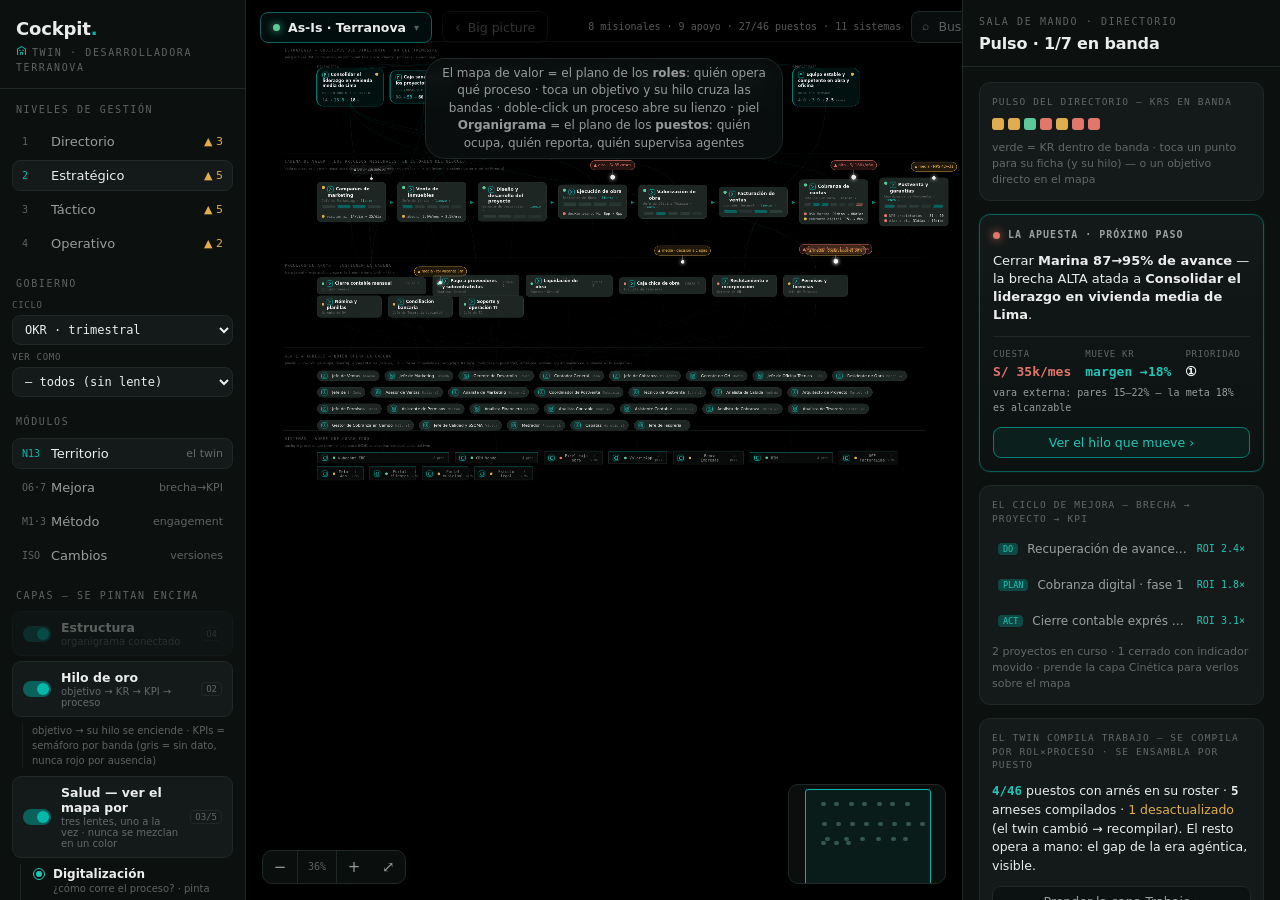
==== commit 34c7fc9c: "feat(prototypes): twin v16+v17 — rumbo re-diseñado + auditoría del director aplicada v16 (estaba en " ====
--- a/docs/product/prototypes/twin-territorio-2026-07-20/index.html
+++ b/docs/product/prototypes/twin-territorio-2026-07-20/index.html
@@ -269,7 +269,7 @@
   /* brecha pin */
   .pin { position:absolute; transform:translate(-50%,-108%); display:flex; flex-direction:column; align-items:center; cursor:pointer; z-index:6; }
   .pin .body { background:var(--crit-dim); border:1px solid var(--crit); color:var(--crit); border-radius:14px; padding:6px 9px; max-width:206px;
-    font-size:11px; line-height:1.25; box-shadow:0 12px 30px -16px rgba(226,118,107,.5); backdrop-filter:blur(3px); }
+    font-size:11px; line-height:1.25; box-shadow:0 12px 30px -16px rgba(226,118,107,.5); }
   .pin.med .body { background:var(--warn-dim); border-color:var(--warn); color:var(--warn); }
   .pin.low .body { background:rgba(255,255,255,.05); border-color:var(--border); color:var(--tx-mut); }
   .pin .body .cost { font-family:var(--font-mono); font-size:9.5px; opacity:.85; margin-top:3px; display:block; }
@@ -286,7 +286,7 @@
 
   /* cinética token */
   .kin { position:absolute; transform:translate(-50%,-50%); z-index:7; cursor:pointer; background:rgba(0,183,170,.1); border:1px dashed var(--brand);
-    color:var(--brand-hi); border-radius:20px; padding:5px 11px 5px 8px; font-size:11px; display:flex; align-items:center; gap:7px; backdrop-filter:blur(3px); }
+    color:var(--brand-hi); border-radius:20px; padding:5px 11px 5px 8px; font-size:11px; display:flex; align-items:center; gap:7px; }
   .kin .pdca { font-family:var(--font-mono); font-size:8.5px; background:var(--teal-900); color:var(--brand-hi); border-radius:4px; padding:1px 5px; }
   .kin .spark { width:7px; height:7px; border-radius:50%; background:var(--brand); box-shadow:0 0 10px var(--brand); animation:pulse 1.8s infinite; }
   @keyframes pulse { 0%,100%{opacity:.4;transform:scale(.8)} 50%{opacity:1;transform:scale(1.25)} }
@@ -398,7 +398,8 @@
 
   /* sala de mando (estado sin selección del inspector) */
   .pulso-dots { display:flex; gap:4px; flex-wrap:wrap; }
-  .pulso-dots i { width:12px; height:12px; border-radius:3px; }
+  .pulso-dots i { width:12px; height:12px; border-radius:3px; cursor:pointer; transition:transform .1s; }
+  .pulso-dots i:hover { transform:scale(1.3); outline:1px solid var(--border); }
   .apuesta-card { border:1px solid var(--teal-800); background:linear-gradient(180deg, rgba(20,26,25,.9), rgba(12,17,16,.9));
     border-radius:11px; padding:13px; display:flex; flex-direction:column; gap:0; box-shadow:0 0 0 1px rgba(0,183,170,.06); }
   .apuesta-card .hd { display:flex; align-items:center; gap:8px; }
@@ -435,6 +436,9 @@
   .corrida-banner .btn { padding:4px 10px; font-size:11.5px; }
   .main.corrida .corrida-banner { display:flex; }
   .main.corrida .topbar { top:36px; }
+  /* v17 · el diff de la corrida se PINTA sobre el lienzo: actividad propuesta = fantasma punteado */
+  .act.ghost { border:1px dashed var(--warn); background:rgba(224,173,78,.06); }
+  .act.ghost .ord { color:var(--warn); }
   .main.corrida::after { content:""; position:absolute; inset:0; pointer-events:none; z-index:24;
     box-shadow:inset 0 0 0 2px rgba(224,173,78,.35); }
   .node.diff .area-node, .node.diff .proc-node { border-color:var(--warn); box-shadow:0 0 0 1px rgba(224,173,78,.45); }
@@ -588,14 +592,17 @@
   .apcard .nm{ font-size:13px; font-weight:600; line-height:1.2; }
   .apcard .mt{ font-family:var(--font-mono); font-size:10px; color:var(--tx-mut); }
   /* v15 · las varas del directorio — rumbo · mezcla de ambición · pares · escalera (cero jerga en superficie) */
+  /* v16 · rumbo re-diseñado (board-dashboard best practice: NACD single-glance + exception-based reporting +
+     dataviz skill "meter" para ratio-contra-límite) — 3 renglones únicos, cero repetición con Alertas/Bandeja */
   .rumbo{ border:1px solid var(--border); border-left:3px solid var(--teal-700); border-radius:10px; padding:9px 12px; margin:0 0 14px; }
   .rumbo .pt{ font-family:var(--font-mono); font-size:8.5px; letter-spacing:.12em; color:var(--tx-faint); text-transform:uppercase; margin-bottom:7px; }
-  .rumbo .cad{ display:flex; align-items:baseline; gap:10px; flex-wrap:wrap; font-size:12.5px; }
-  .rumbo .cad .k{ font-family:var(--font-mono); font-size:9px; letter-spacing:.1em; text-transform:uppercase; color:var(--tx-faint); margin-right:6px; }
-  .rumbo .sep{ color:var(--tx-faint); }
-  .rumbo .foot{ font-family:var(--font-mono); font-size:10.5px; color:var(--tx-mut); margin-top:7px; display:flex; gap:8px; flex-wrap:wrap; align-items:baseline; }
-  .rumbo .ciega{ background:none; border:none; padding:0; font-family:var(--font-mono); font-size:10.5px; color:var(--warn); cursor:pointer; text-align:left; }
-  .rumbo .ciega:hover{ text-decoration:underline; }
+  .rumbo .rrow{ display:flex; align-items:center; gap:10px; flex-wrap:wrap; font-size:12.5px; margin-top:6px; }
+  .rumbo .rrow .k{ font-family:var(--font-mono); font-size:9px; letter-spacing:.1em; text-transform:uppercase; color:var(--tx-faint); margin-right:2px; }
+  .rumbo .brks{ gap:22px; }
+  .rumbo .brk{ display:flex; align-items:center; gap:7px; background:none; border:none; padding:0; margin:0; font:inherit; cursor:pointer; text-align:left; }
+  .rumbo .brk:hover .brknm{ text-decoration:underline; }
+  .rumbo .brknm{ font-size:12px; color:var(--tx); white-space:nowrap; }
+  .rumbo .mtrlab{ font-family:var(--font-mono); font-size:9.5px; color:var(--tx-faint); white-space:nowrap; }
   .mixwrap{ margin-top:8px; }
   .mixbar{ position:relative; display:flex; height:13px; margin:15px 0 4px; }
   .mixbar .seg{ height:100%; border-right:1px solid rgba(0,0,0,.55); }
@@ -617,6 +624,7 @@
   .tcol .th:hover{ color:var(--brand-hi); }
   .ncm{ font-size:10.5px; color:var(--crit); padding:1px 0 6px 4px; }
   #toast{ position:absolute; bottom:56px; left:50%; transform:translateX(-50%); background:var(--panel); border:1px solid var(--border); border-radius:8px; padding:8px 16px; font-size:12px; color:var(--tx-mut); opacity:0; transition:opacity .25s; pointer-events:none; z-index:60; max-width:72%; }
+  #toast .tlink{ pointer-events:auto; color:var(--brand-hi); cursor:pointer; text-decoration:underline; text-underline-offset:2px; margin-left:6px; white-space:nowrap; }
   [data-acc].na2{ opacity:.38; cursor:not-allowed; }
 </style>
 
@@ -674,9 +682,9 @@
           <button class="capa on" data-capa="brechas"><span class="sw"></span><span class="lab"><b>Brechas</b><span>pin sobre lo que ataca</span></span><span class="oc">O6</span></button>
           <div class="capa-leg">▲ color = severidad · etiqueta = costo de no hacer</div>
           <button class="capa" data-capa="cinetica"><span class="sw"></span><span class="lab"><b>Cinética</b><span>brecha → proyecto → KPI</span></span><span class="oc">O7</span></button>
-          <div class="capa-leg">● proyecto en vuelo · etiqueta = fase PDCA</div>
+          <div class="capa-leg">● proyecto en curso · etiqueta = fase PDCA</div>
           <button class="capa" data-capa="trabajo"><span class="sw"></span><span class="lab"><b>Trabajo</b><span>arneses por puesto</span></span><span class="oc">N15·17</span></button>
-          <div class="capa-leg">el twin COMPILA el trabajo (CK-29): ⛨ arnés vigente · ⚠ desactualizado (el twin cambió) · gris = puesto sin arnés (el gap)</div>
+          <div class="capa-leg">el twin COMPILA el trabajo: ⛨ arnés vigente · ⚠ desactualizado (el twin cambió) · gris = puesto sin arnés (el gap)</div>
           <button class="capa" data-capa="respaldo"><span class="sw"></span><span class="lab"><b>Respaldo del método</b><span>cada panel cita su fuente</span></span><span class="oc">N2</span></button>
           <div class="capa-leg">§ = la metodología detrás de lo que ves · clic en la cita = su ficha · nada de lo que se pinta es opinión</div>
         </div>
@@ -686,9 +694,9 @@
 
   <main class="main" id="mainEl">
     <div class="corrida-banner" id="corridabanner">
-      <span class="cb-dot"></span><b>Corrida · Cobranza digital fase 2</b>&nbsp;— borrador what-if · rama sobre el repo oficial · el As-Is NO se toca
+      <span class="cb-dot"></span><b>Corrida · Cobranza digital fase 2</b>&nbsp;— borrador de simulación · rama aparte sobre el repo oficial · el As-Is NO se toca
       <span style="flex:1"></span>
-      <button class="btn" id="corridaGate" title="Gate explícito: el diff pasa por aprobación (PR a N6)">Enviar a aprobación ›</button>
+      <button class="btn" id="corridaGate" title="Los cambios propuestos pasan por la cola de Cambios — nada se aplica solo">Enviar a aprobación ›</button>
       <button class="btn" id="corridaExit">‹ Volver al As-Is</button>
     </div>
     <div class="topbar">
@@ -696,7 +704,7 @@
         <button class="idpill" id="idpill"><span class="st"></span>As-Is · Terranova<span class="car">▾</span></button>
         <div class="idmenu" id="idmenu">
           <button class="it" id="itAsis"><span class="chk">✓</span><span><b>As-Is · rama principal</b><small>estado real observado — solo lectura</small></span></button>
-          <button class="it" id="itCorrida"><span class="chk"></span><span><b>Corrida · Cobranza digital fase 2</b><small>what-if en borrador — rama sobre N6, no toca el As-Is</small></span></button>
+          <button class="it" id="itCorrida"><span class="chk"></span><span><b>Corrida · Cobranza digital fase 2</b><small>simulación en borrador — rama aparte, no toca el As-Is</small></span></button>
           <div class="sep"></div>
           <button class="it dis"><span class="chk"></span><span>＋ Nueva corrida<small>escenario con nombre, diffs y deltas</small></span></button>
         </div>
@@ -725,11 +733,11 @@
 
     <div class="viewctl">
       <div class="zoomctl"><button id="zout" title="Alejar">−</button><span class="zlevel" id="zlevel">100%</span><button id="zin" title="Acercar">+</button><button id="zfit" title="Encajar">⤢</button></div>
-      <div class="lodctl" id="lodctl"><span class="lab">Niveles</span><button data-lod="1">1</button><button data-lod="2">2</button><button class="on" data-lod="3">3</button><button data-lod="4" title="puestos — la nómina completa sobre la estructura (D-19)">4</button></div>
+      <div class="lodctl" id="lodctl"><span class="lab">Niveles</span><button data-lod="1">1</button><button data-lod="2">2</button><button class="on" data-lod="3">3</button><button data-lod="4" title="puestos — la nómina completa sobre la estructura">4</button></div>
     </div>
     <div class="minimap" id="minimap"><div id="mmdots"></div><div class="vw" id="mmview"></div></div>
 
-    <div class="hint" id="hint">El mapa de valor = el plano de los <b>roles</b>: quién opera qué proceso · toca un objetivo y su hilo cruza las bandas · doble-click un proceso abre su lienzo · piel <b>Organigrama</b> = el plano de los <b>puestos</b> (D-19): quién ocupa, quién reporta, quién supervisa agentes</div>
+    <div class="hint" id="hint">El mapa de valor = el plano de los <b>roles</b>: quién opera qué proceso · toca un objetivo y su hilo cruza las bandas · doble-click un proceso abre su lienzo · piel <b>Organigrama</b> = el plano de los <b>puestos</b>: quién ocupa, quién reporta, quién supervisa agentes</div>
   </main>
 
   <aside class="inspector" id="inspector">
@@ -968,7 +976,7 @@
   arneses:[
     {id:'h-cob-ancob', deriva_de:{puesto:'Analista de Cobranza', rol:'Analista de Cobranza', proceso:'p-cob'},
      v:'v3', canal:'estable', hash_fuente:'tw:b21e77',
-     autonomia:'L2', autonomia_razon:'act.06 con mandato preventivo (compliance) → techo L2 sin ratificación (CK-30 §9)',
+     autonomia:'L2', autonomia_razon:'act.06 con mandato preventivo (cumplimiento) → techo L2 sin ratificación del directorio',
      supervisor:'Jefe de Cobranza',
      verificacion_humana:{que:['compromisos registrados vs convenios del ERP','tono de los recordatorios enviados'], evidencia:'muestra de 5 corridas/sem + log completo', tiempo:'20 min/sem'},
      supervision:{corridas_sem:34, anulaciones_sem:3, ultima:'hace 2 días'},
@@ -978,7 +986,7 @@
        {g:'sin acceso a nómina ni datos de RRHH', mecanismo:'sandbox'}],
      compilado:'2026-07-18 · desde: mapa Cobranza v1 + verbos + conocimiento/cobranza + hilo (k-dso · k-cob)',
      skills:['monitorear-cartera','clasificar-morosidad','preparar-recordatorios','registrar-compromisos'],
-     uso:'34 corridas/sem · agregado por rol (CK-24)', acts:[1,2,3,6,7], mueve:['k-dso','k-cob'], fuente:'Arnesia N15', conf:'alta'},
+     uso:'34 corridas/sem · agregado por rol, jamás por persona', acts:[1,2,3,6,7], mueve:['k-dso','k-cob'], fuente:'Arnesia N15', conf:'alta'},
     {id:'h-cob-jef', deriva_de:{puesto:'Jefe de Cobranza', rol:'Jefe de Cobranza', proceso:'p-cob'},
      v:'v1', canal:'estable', hash_fuente:'tw:7c41d9',
      autonomia:'L1', autonomia_razon:'negociación humano-por-diseño (act.04): el agente solo prepara, jamás negocia',
@@ -1222,18 +1230,18 @@
         {ord:2, lane:0, verbo:'diagnosticar', ttl:'Diagnosticar si procede por garantía', tipo:'humana', toque:'1h', espera:'2d', sist:['Portal clientes'], triage:'aumentable', conf:'media', fte:'Entrevista', note:'criterio técnico por partida — el catálogo (borrador) lo asistiría'},
         {ord:3, lane:1, verbo:'atender', ttl:'Atender la reparación en la unidad', tipo:'humana', toque:'4h', espera:'7d', sist:['—'], triage:'humano-por-diseño', conf:'alta', fte:'Observación', note:'espera = agenda del propietario + cuadrilla disponible'},
         {ord:4, lane:0, verbo:'cerrar', ttl:'Cerrar con conformidad firmada del propietario', tipo:'humana', toque:'30m', espera:'—', sist:['Portal clientes'], mandato:'preventivo', conf:'alta', fte:'Portal clientes (leído)', note:'sin conformidad no hay cierre — control protegido'},
-        {ord:5, lane:0, verbo:'medir', ttl:'Medir NPS y consolidar causas raíz', tipo:'humana', toque:'2h/mes', espera:'—', sist:['Portal clientes'], triage:'automatizable-rpa', conf:'media', fte:'Encuesta postventa', note:'las causas raíz NO llegan a Diseño ni Obra — loop abierto'},
+        {ord:5, lane:0, verbo:'medir', ttl:'Medir NPS y consolidar causas raíz', tipo:'humana', toque:'2h/mes', espera:'—', sist:['Portal clientes'], triage:'automatizable-rpa', conf:'media', fte:'Encuesta postventa', note:'las causas raíz NO llegan a Diseño ni Obra — el ciclo queda abierto'},
       ],
       seq:[ {f:1,t:2},{f:2,t:3,c:'procede garantía'},{f:2,t:4,c:'no procede — informar',alt:true},{f:3,t:4},{f:4,t:5} ]
     },
     'p-cierre':{ proc:'p-cierre', nm:'Cierre contable mensual',
-      sub:'AS-IS · de 9 a 4.5 días tras pm-cie (loop CERRADO con veredicto) · dueño Contador General. Disparador: día 1 del mes.',
+      sub:'AS-IS · de 9 a 4.5 días tras pm-cie (ciclo CERRADO con veredicto) · dueño Contador General. Disparador: día 1 del mes.',
       lanes:[ {role:'Analista Contable',k:'carril'}, {role:'Contador General',k:'carril'}, {role:'Analista Financiero',k:'carril'} ],
       vsm:{toque:'4.5d', espera:'—'},
       acts:[
         {ord:1, lane:0, verbo:'conciliar', ttl:'Conciliar bancos, caja de obra y módulos del ERP', tipo:'humana', toque:'1.5d', espera:'—', sist:['Nubecont ERP','Banca Empresas'], triage:'automatizable-rpa', conf:'alta', fte:'Nubecont ERP (leído)', note:'insumo: conciliación bancaria + rendiciones de caja'},
         {ord:2, lane:0, verbo:'provisionar', ttl:'Provisionar gastos y devengar por proyecto', tipo:'humana', toque:'1d', espera:'—', sist:['Nubecont ERP'], triage:'aumentable', conf:'alta', fte:'Nubecont ERP (leído)', note:''},
-        {ord:3, lane:1, verbo:'cerrar', ttl:'Correr el checklist pre-cierre y cerrar el período', tipo:'humana', toque:'1d', espera:'—', sist:['Nubecont ERP'], mandato:'preventivo', conf:'alta', fte:'Checklist (arnés ⛨ h-cierre-cont)', note:'el checklist nació del proyecto pm-cie y se recompiló al arnés — el loop llegó al edge'},
+        {ord:3, lane:1, verbo:'cerrar', ttl:'Correr el checklist pre-cierre y cerrar el período', tipo:'humana', toque:'1d', espera:'—', sist:['Nubecont ERP'], mandato:'preventivo', conf:'alta', fte:'Checklist (arnés ⛨ h-cierre-cont)', note:'el checklist nació del proyecto pm-cie y se recompiló al arnés — el ciclo llegó hasta el puesto'},
         {ord:4, lane:2, verbo:'analizar', ttl:'Analizar márgenes por proyecto contra presupuesto', tipo:'humana', toque:'0.5d', espera:'—', sist:['Nubecont ERP'], triage:'aumentable', conf:'media', fte:'Modelo en Excel', note:'candidato: el twin ya tiene el hilo margen→objetivo'},
         {ord:5, lane:1, verbo:'reportar', ttl:'Reportar EEFF a Directorio y banco', tipo:'humana', toque:'0.5d', espera:'—', sist:['Nubecont ERP'], conf:'alta', fte:'Entrevista', note:''},
       ],
@@ -1284,7 +1292,7 @@
     'p-cob:3':{ ins:['cartera clasificada','playbook de llamadas','política de refinanciamiento'], out:'compromisos de pago + derivaciones (mora dura · campo)',
       tareas:[{v:'preparar',t:'Preparar el contexto de cada cuenta (historial + última promesa)'},{v:'contactar',t:'Llamar / escribir según el guion del tramo'},{v:'negociar',t:'Ofrecer fecha de pago dentro de política'},{v:'registrar',t:'Registrar el compromiso y la próxima acción'},{v:'derivar',t:'Derivar: mora dura → Jefe · sin respuesta ×3 → campo'}],
       m36:{volumen:'~60 contactos/día', exc:'25%', datos:'semi-estructurados', reglas:'con criterio', promptable:true, tolerancia:'media', riesgo:'medio', rpa:34, agente:72},
-      nota:'RTLX 71 (agregado por rol) — carga emocional alta. El agente PREPARA y REDACTA; la conversación difícil queda humana. Candidato a skill del arnés (idea i-agente en el funil).' },
+      nota:'RTLX 71 (agregado por rol) — carga emocional alta. El agente PREPARA y REDACTA; la conversación difícil queda humana. Candidato a skill del arnés (idea i-agente en el embudo).' },
     'p-cob:4':{ ins:['casos de mora dura','política de refinanciamiento'], out:'convenio firmado o escalamiento al CFO',
       tareas:[{v:'evaluar',t:'Evaluar capacidad de pago y garantías del caso'},{v:'proponer',t:'Armar propuesta dentro de política (plazo × tasa)'},{v:'negociar',t:'Negociar con el comprador (40 convenios/mes)'},{v:'escalar',t:'Fuera de política → escalar al CFO con sustento'}],
       m36:{volumen:'40/mes', exc:'40%', datos:'no estructurados', reglas:'criterio experto', promptable:false, tolerancia:'baja', riesgo:'alto', rpa:8, agente:22},
@@ -1346,7 +1354,7 @@
   },
 };
 
-/* ---- v14 · NIVEL 1 — apuestas + apetito (⚠ aún NO son entidades del schema — ficha D-NN
+/* ---- v14 · NIVEL 1 — apuestas + apetito (D-23: entidad `apuesta` = 13º nodo + apetito en config_estrategia
    pendiente vía /metodo-aprende; acá viven como dato del mockup, ancladas a objetivos reales) ---- */
 DATA.apuestas=[  // valor = FinOps (dinero + supuesto visible) · apuesta_de = apetito Shape Up (tiempo fijo · tope) — v15.1
   {id:'ap-lid', nm:'Liderazgo en vivienda media', objetivos:['o-lid','o-hog'], riesgo:'medio', riesgo_cat:'expansion', ambicion:'expandir', estado:'sellada',
@@ -1360,12 +1368,12 @@
 ];
 DATA.apetito={ liquidez:'media', reputacion:'baja', expansion:'alta — sin definir por el directorio' };
 /* ---- v15 · «Las varas del directorio» — rumbo (plan 3 años) · mezcla de ambición · escalera de
-   madurez · rangos de pares. ⚠ dato simulado — misma ficha D-NN pendiente que apuestas/apetito
+   madurez · rangos de pares. ⚠ dato simulado — rumbo/madurez/peers aún sin ficha (apuestas/apetito ya son D-23)
    (el campo `ambicion` SÍ es esquema real, D-22). Los derivados (mezcla real, contraste
    riesgo↔apetito, estado de apuesta) se computan AL LEER — jamás se guardan. ---- */
 DATA.rumbo={
   vision:{h:'2029', t:'Líder en vivienda media del Perú'},
-  anio:['Caja sana en todos los proyectos','Marina reactivada y vendiendo'],
+  anio:['o-caja','o-mar'],   // refs → DATA.objetivos (v16: id real, no string duplicado — cero drift si el objetivo cambia de nombre)
   bajada:{acordadas:3, de:4, pendiente:'Comercial'},   // acuerdo ida-y-vuelta al bajar cada meta
 };
 DATA.mezclaObjetivo={ operar:70, expandir:20, transformar:10, fijada:false };  // default industria — POR FIJAR
@@ -1387,6 +1395,10 @@
   return d>0? {t:`excede tu apetito de ${CATNM[a.riesgo_cat]} (${ap})`, c:'var(--crit)'}
        : d===0? {t:`al límite del apetito de ${CATNM[a.riesgo_cat]} (${ap})`, c:'var(--warn)'}
        : {t:`dentro del apetito de ${CATNM[a.riesgo_cat]} (${ap})`, c:'var(--tx-mut)'}; }
+/* progreso de un KR hacia su meta (0-1, clamp) — domain [from,to], funciona en ambas direcciones
+   (meta mayor o menor que el origen); usado por el meter del rumbo (dataviz skill: "ratio contra límite") */
+function krProg(o){ const {from,to,cur}=o.kr, span=to-from; if(!span) return 0;
+  return Math.max(0,Math.min(1,(cur-from)/span)); }
 /* costo de esperar de un proyecto — heredado de la brecha que ataca, normalizado a S/ k/mes */
 function codMes(pm){ const g=pm.brecha&&byId(DATA.brechas,pm.brecha); if(!g||!g.costo) return null;
   const m=g.costo.match(/S\/\s*([\d.]+)k\/(mes|año)/); if(!m) return null;
@@ -1513,14 +1525,22 @@
 const RANGO={'':99, dir:4, ger:3, jefe:2, ana:1};
 const NIVAUT={4:'Dirección',3:'Estratégico',2:'Táctico',1:'Operativo'};
 let _toastT=null;
-function toast(m){ const t=document.getElementById('toast'); if(!t)return; t.textContent=m; t.style.opacity=1;
-  clearTimeout(_toastT); _toastT=setTimeout(()=>t.style.opacity=0,3400); }
+function toast(m,conLink){ const t=document.getElementById('toast'); if(!t)return;
+  t.innerHTML=m+(conLink?'<span class="tlink" onclick="accion()">Ver la cola de Cambios ›</span>':'');
+  t.style.opacity=1;
+  clearTimeout(_toastT); _toastT=setTimeout(()=>t.style.opacity=0,conLink?6000:3400); }
+/* v17 · solicitudes que nacen de acciones de ESTA sesión — se ven en la cola del módulo Cambios */
+let SOLICITUDES=[], _scN=14;
 function ejecutarAccion(b){ const a=ACC[b.dataset.acc];
   if(!a){ state.mod='cambios'; state.insp='home'; render(); return; }   // acción fuera de catálogo → cola
   const quien={dir:'Dirección',ger:'Gerencia',jefe:'Jefatura',ana:'Analista'}[state.verComo]||'tú (sin lente)';
   if(RANGO[state.verComo]<a[0]){ toast('Fuera de tu autoridad — esta acción la decide el nivel '+NIVAUT[a[0]]+'.'); return; }
   DATA.historial.unshift(`ahora · <b>${quien}</b> · ${a[2]} · ${a[1]}`);
-  toast('Registrado en el historial · aprobación: '+a[1]+(a[1]==='directa'?' (queda trazada)':' — entra a la cola de Cambios.'));
+  if(a[1]!=='directa') SOLICITUDES.unshift({sc:'SC-'+(++_scN), tt:a[2].charAt(0).toUpperCase()+a[2].slice(1), ap:'acción: '+b.dataset.acc+' · solicita: '+quien, apr:a[1]});
+  /* la toast dice QUÉ pasa con lo que ves — no un "registrado" genérico */
+  if(a[1]==='directa') toast(`Hecho: ${a[2]} — quedó trazado en el historial.`,true);
+  else if(a[1]==='revisión-dueño') toast(`Solicitud enviada: ${a[2]}. El responsable del proceso debe acusar — hasta entonces lo que ves no cambia.`,true);
+  else toast(`Solicitud enviada al comité de cambios: ${a[2]}. Lo que ves sigue vigente hasta que se apruebe.`,true);
 }
 /* ===== v14.3 · capa RESPALDO DEL MÉTODO — cada panel cita la metodología que lo sostiene =====
    Espejo del `met:` que ya llevan el schema (222 campos) y los pasos del proceso: el panel declara
@@ -1531,7 +1551,7 @@
     {f:'Apetito de riesgo por categoría (ISO 31000 / COSO)', uso:'la gobernanza fija cuánto riesgo se acepta por categoría (liquidez · reputación · expansión); cada apuesta se contrasta contra esa vara — "excede" no es una opinión. Sin definir se MUESTRA sin definir, jamás se inventa.', m:'M52'},
     {f:'Portafolio de ambición (70/20/10)', uso:'todo esfuerzo se clasifica por novedad en tres bolsas — operar el hoy · expandir · apostar al futuro. La mezcla real se deriva al leer y se contrasta con la mezcla objetivo que este directorio firma; la mezcla ES el apetito hecho asignación. El ratio no es dogma: se ajusta por industria.', m:'M54'},
     {f:'Shape Up — el apetito de la apuesta', uso:'cuánto estamos dispuestos a gastar se fija ANTES de apostar: tiempo fijo, alcance variable, con "hasta aquí no" explícitos.', m:'M04'} ],
-    gap:'Apetito por categoría y mezcla objetivo aún sin ficha de dato (D-NN pendiente); la activación plena del marco de riesgo es horizonte gateado por demanda. El campo ambición SÍ es esquema real (D-22).' },
+    gap:'Apetito por categoría ya es esquema real (D-23 · config_estrategia); la mezcla objetivo aún no tiene ficha de dato. La activación plena del marco de riesgo es horizonte gateado por demanda. El campo ambición también es esquema real (D-22).' },
   'dir-pulso':{ cita:'OKR · Hoshin', t:'¿Avanzan las apuestas?', items:[
     {f:'OKR — objetivos con meta del trimestre', uso:'una apuesta avanza solo si sus objetivos del ciclo se mueven hacia la meta; el punto de color resume el peor de ellos.', m:'M21'},
     {f:'Hoshin Kanri — despliegue de la estrategia', uso:'pocas apuestas del directorio bajan en cascada: plan a 3 años → año → trimestre.', m:'M26'},
@@ -1545,10 +1565,10 @@
     {f:'Shape Up — apostar, no planear en exceso', uso:'pocas apuestas selladas, con riesgo y apetito explícitos: la ficha declara cuánto se apuesta (tiempo fijo · tope de gasto — "Apostamos"). Sellar es un acto con firma (paso 5 · etapa 0 del método).', m:'M04'},
     {f:'FinOps — valor cuantificado', uso:'cada apuesta declara el valor que persigue en dinero, no en adjetivos — la línea "persigue S/…" de la tarjeta, con el supuesto visible en la ficha.', m:'M22'} ]},
   'dir-rumbo':{ cita:'plan de 3 años', t:'El rumbo', items:[
-    {f:'Hoshin Kanri — despliegue de la estrategia', uso:'visión a 3-5 años → prioridades del año → metas del trimestre: una sola cascada. Cada meta baja con acuerdo ida-y-vuelta (quien la recibe la negocia — jamás imposición).', m:'M26'},
-    {f:'Balanced Scorecard — perspectivas', uso:'chequeo de completitud: que ninguna dimensión estratégica quede sin meta que la mida — la línea "dimensión ciega" sale de ahí. Es una lista de control, no un marco a implantar.', m:'M30'},
+    {f:'Hoshin Kanri — despliegue de la estrategia', uso:'visión a 3-5 años → breakthroughs del año → metas del trimestre: una sola cascada, 3 renglones. Cada meta baja con acuerdo ida-y-vuelta — la negociación pendiente vive como decisión en la bandeja, no aquí (management-by-exception: el header no carga detalle de gestión).', m:'M26'},
+    {f:'Balanced Scorecard — perspectivas', uso:'chequeo de completitud silencioso: las 4 perspectivas se derivan de los objetivos vigentes cada vez que se lee. Si alguna queda sin meta, la brecha sube como alerta — no se re-narra aquí (una sola vez, un solo lugar). Es una lista de control, no un marco a implantar.', m:'M30'},
     {f:'GPD (Falconi)', uso:'en modo anual o mixto, el despliegue del año manda y ciertas metas pagan bono ★.', m:'M41'} ],
-    gap:'El campo "acuerdo de bajada" (ida-y-vuelta por nivel) aún no existe en el esquema — pendiente declarado en la misma ficha de dato que apuestas/apetito (D-NN).' },
+    gap:'El campo "acuerdo de bajada" (ida-y-vuelta por nivel) aún no existe en el esquema — la acción de cerrarlo ya vive en la bandeja del directorio, pero sigue siendo dato simulado (la apuesta y el apetito ya son D-23; este campo espera su ficha).' },
   'dir-madurez':{ cita:'escalera 1–5', t:'¿El sistema aguanta?', items:[
     {f:'Madurez del sistema de gestión (ISO 9004)', uso:'autoevaluación 1-5 por dimensión (liderazgo · estrategia · recursos · procesos · mejora): dónde estás vs dónde quieres estar. El nivel se DERIVA de evidencia con su confianza — jamás se declara a mano.', m:'M47'},
     {f:'COBIT — arbitraje de escaleras', uso:'el mapa por nodo se pinta con la escalera de gobierno/TI; esta gradúa el sistema de gestión completo (finanzas y personas incluidas) — dos varas, cada una en su cancha.', m:'M15'},
@@ -1558,14 +1578,14 @@
     {f:'Matriz de responsabilidades (RACI) — autoridad', uso:'quién firma cada decisión está declarado por nivel: nada espera a la persona equivocada.', m:'M25'} ]},
   'dir-cambio30':{ cita:'ISO 9001 §9.3', t:'Qué cambió desde la última sesión', items:[
     {f:'ISO 9001 — revisión por la dirección (§9.3)', uso:'la sesión compara contra la anterior: qué se degradó, qué cerró con veredicto, qué espera firma.', m:'M16'} ]},
-  'dir-portafolio':{ cita:'PDCA · WSJF', t:'Proyectos en curso', items:[
+  'dir-portafolio':{ cita:'PDCA · costo de esperar', t:'Proyectos en curso', items:[
     {f:'Ciclo PDCA (ISO 9001 — mejora)', uso:'cada proyecto declara su fase y cierra con el cambio observado en el indicador, no con un acta.', m:'M16'},
     {f:'WSJF — costo de esperar', uso:'el orden del portafolio sale de cuánto cuesta NO hacer cada cosa por mes — el "esperar: S/…" de cada fila, heredado de la brecha que ataca; cerrado va al final.', m:'M28'},
     {f:'FinOps — valor cuantificado', uso:'el retorno esperado acompaña a cada proyecto; el real se escribe al cierre.', m:'M22'} ]},
   'sala-pulso':{ cita:'OKR', t:'Pulso del directorio', items:[
     {f:'OKR — objetivos con meta del trimestre', uso:'verde = la meta avanza dentro de su banda.', m:'M21'},
     {f:'Impact Mapping — trazar del objetivo al trabajo', uso:'tocar un objetivo enciende su cadena completa: objetivo → meta → indicador → proceso.', m:'M06'} ]},
-  'sala-jugada':{ cita:'WSJF', t:'La apuesta · próximo paso', items:[
+  'sala-jugada':{ cita:'costo de esperar', t:'La apuesta · próximo paso', items:[
     {f:'WSJF — costo de esperar', uso:'la próxima jugada es la brecha que más cuesta por mes de espera — por eso es la ①.', m:'M28'},
     {f:'FinOps — valor cuantificado', uso:'la jugada declara cuánto cuesta y qué meta mueve.', m:'M22'},
     {f:'Pares del sector — la meta contra pares', uso:'la meta se valida contra lo que logran pares comparables: alcanzable no es un deseo. El benchmark jamás fija la meta solo — la firma el ciclo.', m:'M48'} ]},
@@ -1590,7 +1610,7 @@
   'mej-brechas':{ cita:'costo/ROI', t:'Brechas — el ranking', items:[
     {f:'WSJF — costo de esperar', uso:'las brechas se ordenan por costo de no hacer y retorno esperado.', m:'M28'},
     {f:'FinOps — valor cuantificado', uso:'toda brecha lleva su costo en dinero.', m:'M22'} ]},
-  'mej-proyectos':{ cita:'PDCA', t:'Proyectos en vuelo', items:[
+  'mej-proyectos':{ cita:'PDCA', t:'Proyectos en curso', items:[
     {f:'Ciclo PDCA (ISO 9001 — mejora)', uso:'fases con vuelta atrás permitida — mejora real, no cascada.', m:'M16'},
     {f:'DMAIC / MASP — proyectos con caso formal', uso:'cuando el proyecto exige caso de negocio formal o cultura Falconi, el método trae las variantes.', m:'M42'} ]},
   'mej-kpimovido':{ cita:'dato real', t:'KPI movido — el veredicto', items:[
@@ -1802,6 +1822,13 @@
   view.x = state.cw*z<=vw-56 ? (vw-state.cw*z)/2 : 28;
   view.y = state.ch*z<=vh-90 ? (vh-state.ch*z)/2 : 24;
   applyView(anim); }
+/* v17 · primera carga: encuadre LEGIBLE sobre estrategia + cadena (lo que un director lee primero);
+   el resto del mapa se alcanza con rueda/pan/minimapa o el botón Encajar ⤢ */
+let firstLoad=true;
+function fitEncuadre(){ const vw=stage.clientWidth, vh=stage.clientHeight;
+  const y0=26, y1=650;   // bandas Estrategia (obj+KR) y Cadena (con sus KPIs/pins)
+  const z=Math.min((vw-56)/state.cw,(vh-70)/(y1-y0),1.02);
+  view.z=z; view.x=(vw-state.cw*z)/2; view.y=-y0*z+16; applyView(false); }
 const refit=(anim=true)=>(state.escala==='z2'||state.escala==='z3')?fitFlujo(anim):fit(anim);
 document.getElementById('zin').onclick =()=>{view.z=Math.min(2,view.z+0.12); applyView();};
 document.getElementById('zout').onclick=()=>{view.z=Math.max(0.3,view.z-0.12); applyView();};
@@ -1841,12 +1868,19 @@
   const NB={1:3+(state.ciclo!=='okr'?1:0), 2:DATA.brechas.filter(g=>g.estado==='accionable').length,
     3:sinContraKpis().length+DATA.ideas.filter(i=>i.estado==='enviada').length, 4:2};
   document.querySelectorAll('.nivb').forEach(s=>{ const n=NB[+s.dataset.nb]; s.textContent=n?('▲ '+n):''; });
-  document.getElementById('back').disabled = !terr || tablero || state.escala==='z0';
+  const backB=document.getElementById('back');
+  backB.disabled = !terr || tablero || state.escala==='z0';
+  /* v17 · lo deshabilitado explica su porqué — jamás un botón muerto sin razón */
+  backB.title = backB.disabled
+    ? (terr&&!tablero ? 'Ya ves el mapa completo — se enciende al entrar a un proceso o instrucción'
+                      : 'Vuelve al mapa completo — vive en el nivel 2 · Estratégico')
+    : 'Volver al mapa completo (sube un nivel de zoom)';
   document.getElementById('pieltoggle').classList.toggle('hide', !terr || state.nivel!==2 || state.escala!=='z0');
   document.getElementById('lodctl').classList.toggle('hide', !(terr&&state.nivel===2&&state.escala==='z0'&&state.piel==='org'));
   document.getElementById('minimap').classList.toggle('hide', !terr||tablero);
   document.getElementById('search').disabled=!terr||tablero;
   document.querySelector('.search').style.opacity=(terr&&!tablero)?'':'.4';
+  document.querySelector('.search').title=(!terr||tablero)?'La búsqueda actúa sobre el mapa — disponible en el nivel 2 (Estratégico) y dentro de un proceso':'';
   const hintEl=document.getElementById('hint'); if(hintEl) hintEl.style.display=tablero?'none':'';
 
   // corrida (what-if): señales redundantes — banner + tinte + identidad del header
@@ -1865,7 +1899,7 @@
     const na=isR?false:!apl.includes(b.dataset.capa);   // v14.4: el respaldo aplica en TODOS los niveles y módulos
     b.classList.toggle('na',na); b.title=na?(terr?'Sin efecto en esta escala — no hay dato de esta capa aquí':'Las capas pintan sobre el Territorio'):''; });
 
-  const MODNM={mejora:'Mejora — el loop brecha → proyecto → KPI', metodo:'Método — engagement M1·M2·M3', cambios:'Cambios — gestión ISO, git invisible'};
+  const MODNM={mejora:'Mejora — el ciclo brecha → proyecto → KPI', metodo:'Método — engagement M1·M2·M3', cambios:'Cambios — solicitudes, versiones y aprobaciones'};
   let crumb=terr?'<b>Territorio</b>':`<b>${MODNM[state.mod]}</b>`;
   if(terr&&state.nivel===1) crumb='<b>Nivel 1 · Directorio</b> — la apuesta y el riesgo';
   if(terr&&state.nivel===3) crumb='<b>Nivel 3 · Táctico</b> — el compromiso entre áreas';
@@ -1944,7 +1978,7 @@
         <span class="health-dot" style="background:${dotColor}"></span></div>
       <div class="stat">${heat}<span class="cnt">${procs.length}</span>${hChip}${folded?`<span class="cnt fold">+${hidden} áreas</span>`:(subVis?`<span class="cnt">+${subVis}</span>`:'')}</div>
       ${pus.length?`<div class="prows">${pus.map(p=>{ const occ=puestoOcupantes(p.nm).length;
-        return `<button class="prow" data-pu="${p.nm}" title="puesto — ${occ||'sin'} ocupante${occ===1?'':'s'} (D-19)"><span class="pnm">${p.nm}</span><span class="pocc ${p.vac?'vc':''}">${p.vac?'vac':(occ||'—')}</span>${state.capas.has('trabajo')?rosterBadge(p.nm):''}</button>`; }).join('')}</div>`:''}
+        return `<button class="prow" data-pu="${p.nm}" title="puesto — ${occ||'sin'} ocupante${occ===1?'':'s'}"><span class="pnm">${p.nm}</span><span class="pocc ${p.vac?'vc':''}">${p.vac?'vac':(occ||'—')}</span>${state.capas.has('trabajo')?rosterBadge(p.nm):''}</button>`; }).join('')}</div>`:''}
     </div>`;
     n.querySelector('.area-node').onclick=()=>openArea(a);
     n.querySelector('.area-node').ondblclick=()=>drillArea(a.id);
@@ -2070,6 +2104,8 @@
       ${state.capas.has('trabajo')?`<div style="margin-top:6px">${harnBadge(arnesDe(p.dueno,p.id))}</div>`:''}
     </div>`;
     const card=n.querySelector('.chev');
+    if(state.corrida && pid==='p-cob'){ n.classList.add('diff');   // v17: el diff de la corrida se ve EN el mapa, no solo en el panel
+      card.insertAdjacentHTML('beforeend','<span class="dtag" title="La simulación propone +1 actividad (portal de pagos) — doble-click y la ves punteada en el lienzo">Δ +1 actividad</span>'); }
     card.onclick=()=>openProceso(p);
     card.ondblclick=()=>drillLienzo(p.id);
     n.querySelectorAll('.krow').forEach(b=>b.onclick=e=>{ e.stopPropagation(); openKpi(byId(DATA.kpis,b.dataset.k)); });
@@ -2101,7 +2137,7 @@
   /* — banda 4 · GENTE & ARNESES — PUESTOS que operan la cadena (D-19; la nómina completa vive en el Organigrama) — */
   const cadenaPuestos=PUESTOS.filter(p=>p.pares.length);
   bandLab(Y.gen+row*58,'Gente & arneses — quién opera la cadena'+respBadge('z0-gente'),
-    `puesto = posición (se ocupa, reporta — D-19) · agrega N roles (carriles) · ⛨ = roster compilado del twin (capa Trabajo) · métricas por puesto/rol, jamás por persona (CK-24) · <span class="plnk" onclick="setPiel('org');render()" title="la estructura completa — el plano de los puestos">los ${PUESTOS.length} puestos de la nómina → Organigrama ›</span>`);
+    `puesto = posición (se ocupa, reporta) · agrega N roles (carriles) · ⛨ = roster compilado del twin (capa Trabajo) · métricas por puesto/rol, jamás por persona · <span class="plnk" onclick="setPiel('org');render()" title="la estructura completa — el plano de los puestos">los ${PUESTOS.length} puestos de la nómina → Organigrama ›</span>`);
   const gy=Y.gen+row*58+6;
   const rPos={}; let rx=120, ry=gy;
   cadenaPuestos.forEach(pu=>{ const r=pu.nm;
@@ -2178,7 +2214,7 @@
     fitPts(focoPts);
   } else {
     counter(`${DATA.cadena.length} misionales · ${apoyo.length} apoyo · ${cadenaPuestos.length}/${PUESTOS.length} puestos · ${DATA.sistemas.length} sistemas`);
-    fit();
+    if(firstLoad){ firstLoad=false; fitEncuadre(); } else fit();
   }
 }
 
@@ -2234,7 +2270,7 @@
   f.lanes.forEach((ln,li)=>{
     const band=el('div','laneband');
     band.style.top=(headH+li*laneH)+'px'; band.style.height=laneH+'px';
-    band.innerHTML=`<div class="lhd"><span class="role-k">carril ${li+1}${ln.k!=='carril'?' · '+ln.k:''}</span><span class="role plnk" data-rol="${ln.role}" title="ficha del ROL — el papel en este proceso (D-19)">${ln.role}</span>${state.capas.has('trabajo')?harnBadge(arnesDe(ln.role,f.proc)):''}</div>`;
+    band.innerHTML=`<div class="lhd"><span class="role-k">carril ${li+1}${ln.k!=='carril'?' · '+ln.k:''}</span><span class="role plnk" data-rol="${ln.role}" title="ficha del ROL — el papel en este proceso">${ln.role}</span>${state.capas.has('trabajo')?harnBadge(arnesDe(ln.role,f.proc)):''}</div>`;
     wireLinks(band);
     $nodes.appendChild(band);
   });
@@ -2262,6 +2298,24 @@
     $nodes.appendChild(n);
   });
 
+  /* v17 · corrida: la actividad PROPUESTA se pinta punteada EN el flujo (celda libre col-5 · carril 1),
+     con sus flujos tentativos desde "contactar" (03) y hacia "verificar" (06) — el diff deja de vivir solo en el panel */
+  if(state.corrida && pid==='p-cob' && !stub){
+    const gx=x0+(5-1)*colW+100, gy=headH+0*laneH+laneH/2;
+    const gn=el('button','node'); gn.style.left=gx+'px'; gn.style.top=gy+'px';
+    gn.innerHTML=`<div class="act ghost" style="width:200px" title="Actividad propuesta por la simulación — no existe en el As-Is; se aplica solo si el cambio se aprueba">
+      <span class="typ" style="background:var(--warn)" title="propuesta"></span>
+      <span class="ord">Δ · cobrar</span>
+      <div class="ttl">Cobrar por el portal de pagos en línea (propuesto)</div>
+      <div class="tv"><span class="t">◔ 10m</span><span>Portal de pagos</span></div>
+      <span class="tri" style="color:var(--warn);border-color:var(--warn)">Δ corrida — no existe aún</span>
+    </div>`;
+    gn.querySelector('.act').onclick=()=>{ state.insp='home'; inspectorHome(); };
+    $nodes.appendChild(gn); MM_PTS.push({x:gx,y:gy});
+    if(pos[3]) pathEl(curve(pos[3].cx+102,pos[3].cy,gx-102,gy),'var(--warn)',1.3,.55,'5 4');
+    if(pos[6]) pathEl(curve(gx+102,gy,pos[6].cx-102,pos[6].cy),'var(--warn)',1.3,.55,'5 4');
+  }
+
   // puertos SIPOC — la caracterización como GEOGRAFÍA: S·I a la izquierda del flujo, O·C a la derecha
   if(sp){
     const midY=headH+(f.lanes.length*laneH)/2;
@@ -2349,7 +2403,7 @@
   } else {
     const hb=el('div','node'); hb.style.left='560px'; hb.style.top=tY+'px';
     hb.innerHTML=`<div class="dia-card" style="width:560px;border-color:rgba(224,173,78,.5)"><b style="color:var(--warn)">Instrucción SIN LEVANTAR.</b>
-      El "cómo" de esta actividad vive en la cabeza del ocupante — todavía no es corpus. Se construye en el levantamiento (M1 · entrevista + observación) o con la bitácora del funil de ideas.${a.note?`<br><span style="color:var(--tx-faint);font-size:11.5px">Nota del AS-IS: ${a.note}</span>`:''}</div>`;
+      El "cómo" de esta actividad vive en la cabeza del ocupante — todavía no es corpus. Se construye en el levantamiento (M1 · entrevista + observación) o con la bitácora del embudo de ideas.${a.note?`<br><span style="color:var(--tx-faint);font-size:11.5px">Nota del AS-IS: ${a.note}</span>`:''}</div>`;
     $nodes.appendChild(hb);
   }
 
@@ -2412,21 +2466,39 @@
     {t:'Fijar el apetito de riesgo de expansión (sin definir)', apr:'gestión-de-cambios', go:'data-acc="fijar-apetito"'},
     {t:'Fijar la mezcla de ambición del año', d:`hoy corre el default de industria ${mo.operar}/${mo.expandir}/${mo.transformar} — la mezcla es apetito hecho asignación`, apr:'gestión-de-cambios', go:'data-acc="fijar-mezcla"'},
   ];
+  if(rb.bajada.pendiente){ const ga=DATA.areas.find(x=>x.nm===rb.bajada.pendiente);
+    bandeja.push({t:`Cerrar la bajada acordada con ${rb.bajada.pendiente}`, d:`acuerdo ida-y-vuelta cerrado con ${rb.bajada.acordadas}/${rb.bajada.de} gerencias — falta negociar factibilidad con esta`, apr:'gestión-de-cambios', go:ga?`data-area="${ga.id}"`:''}); }
   if(state.ciclo!=='okr') bandeja.push({t:'Decidir qué metas pagan bono este año ★', d:'acople compensación — solo en modo anual/mixto (RN-14)', apr:'gestión-de-cambios', go:'data-acc="convocar-cuentas"'});
+  /* v16 · rumbo: cada breakthrough = meter (dataviz skill, "ratio contra límite") coloreado por salud + contraste
+     riesgo↔apetito en el title (progressive disclosure, no ruido en superficie) — cero dato nuevo, todo derivado */
+  const brkHTML=rb.anio.map(oid=>{ const o=objOf(oid), ap=DATA.apuestas.find(a=>a.objetivos.includes(oid)),
+      ct=ap?contraste(ap):null, p=krProg(o);
+    return `<button class="brk" data-obj="${oid}"${ct?` title="${ct.t.replace(/"/g,'&quot;')}"`:''}>
+      <span class="brknm">${o.nm}${o.bono?' <b style="color:var(--warn)">★</b>':''}</span>
+      <svg width="88" height="8" viewBox="0 0 88 8" aria-hidden="true">
+        <rect x="0" y="2" width="88" height="4" rx="2" fill="var(--border)"/>
+        <rect x="0" y="2" width="${(p*88).toFixed(1)}" height="4" rx="2" fill="${health[o.salud]}"/>
+      </svg>
+      <span class="mtrlab">${o.kr.cur}${o.kr.u} <span style="color:var(--tx-faint)">/</span> ${o.kr.to}${o.kr.u}</span></button>`; }).join('');
   const pv=pageView(`
     <div class="pv-hd"><span class="eyebrow">Nivel 1 · Directorio — la apuesta y el riesgo · sesión mensual</span>
       <h2>Sala del directorio</h2>
       <div class="sub">Pocas apuestas, el riesgo contra el apetito y solo las excepciones que escalaron. El directorio no navega el detalle: decide — y cada decisión queda en el historial de la organización.</div></div>
     <div class="rumbo"><div class="pt">El rumbo — lo que este directorio prometió${respBadge('dir-rumbo')}</div>
-      <div class="cad">
-        <span><span class="k">Visión ${rb.vision.h}</span>«${rb.vision.t}»</span><span class="sep">▸</span>
-        <span><span class="k">Este año</span>${rb.anio.join(' · ')}</span><span class="sep">▸</span>
-        <span><span class="k">Este trimestre</span>${DATA.apuestas.length} apuestas · ${DATA.objetivos.length} metas</span></div>
-      <div class="foot"><span>bajada acordada ida-y-vuelta con ${rb.bajada.acordadas}/${rb.bajada.de} gerencias (${rb.bajada.pendiente} pendiente)</span><span class="sep">·</span>
-        <span>perspectivas con meta 4/4 ✓</span><span class="sep">·</span>
-        <button class="ciega" data-g="g-post" data-g2="g-post">dimensión ciega: la satisfacción de propietarios cae y nada la mide ⚠</button></div></div>
+      <div class="rrow"><span class="k">Visión ${rb.vision.h}</span>«${rb.vision.t}»</div>
+      <div class="rrow brks"><span class="k">Este año</span>${brkHTML}</div>
+      <div class="rrow"><span class="k">Este trimestre</span>${DATA.apuestas.length} apuestas · ${DATA.objetivos.length} metas</div>
+    </div>
+    <span class="eyebrow">Las apuestas — clic = ficha y acciones · lo que las sostiene vive en el nivel 2${respBadge('dir-apuestas')}</span>
+    <div class="apcards" style="margin-top:8px">${DATA.apuestas.map((a,i)=>{ const objs=a.objetivos.map(objOf), ct=contraste(a);
+      return `<button class="apcard" data-ap="${a.id}"><span class="un">apuesta ${a.estado==='por-sellar'?'· <b style="color:var(--warn)">por sellar</b>':'· '+a.estado} · ${AMBICION[a.ambicion]}</span>
+        <span class="nm">${a.nm}</span>
+        <span class="mt" style="color:var(--brand-hi)" title="Supuesto: ${a.valor.supuesto}">persigue ${a.valor.s}</span>
+        <span class="mt"><span class="health-dot" style="display:inline-block;width:8px;height:8px;border-radius:50%;background:${health[sts[i]]};margin-right:5px"></span>${objs.map(o=>o.kr.m).join(' · ')}</span>
+        <span class="mt">riesgo <b style="color:${a.riesgo==='alto'?'var(--crit)':'var(--warn)'}">${a.riesgo}</b> · sostiene ${objs.length} objetivo${objs.length>1?'s':''}</span>
+        <span class="mt" style="color:${ct.c}">${ct.t}</span></button>`; }).join('')}</div>
     <div class="dirgrid">
-      <div class="dpane"><div class="pt">Las varas del directorio — riesgo que toleras · futuro que compras (simulado · ficha D-NN pendiente)${respBadge('dir-varas')}</div>
+      <div class="dpane"><div class="pt">Las varas del directorio — riesgo que toleras · futuro que compras${respBadge('dir-varas')}</div>
         <span style="font-family:var(--font-mono);font-size:11px;color:var(--tx-mut)">apetito: liquidez <b style="color:var(--warn)">${DATA.apetito.liquidez}</b> · reputación <b style="color:var(--ok)">${DATA.apetito.reputacion}</b> · expansión <b style="color:var(--crit)">${DATA.apetito.expansion}</b></span>
         <div class="mixwrap">
           <span style="font-family:var(--font-mono);font-size:9px;letter-spacing:.1em;text-transform:uppercase;color:var(--tx-faint)">Ambición del portafolio — apuestas + proyectos + ideas (${mx.n})</span>
@@ -2440,7 +2512,8 @@
           <span style="font-family:var(--font-mono);font-size:10px;color:var(--tx-mut)"><b style="color:var(--brand-hi)">${mx.operar}</b> operar el hoy · <b>${mx.expandir}</b> expandir · <b>${mx.transformar}</b> apostar al futuro — objetivo ${mo.operar}/${mo.expandir}/${mo.transformar} <b style="color:var(--warn)">por fijar</b></span>
         </div></div>
       <div class="dpane" title="Cada punto = una apuesta: ¿sus objetivos del ciclo avanzan hacia la meta?"><div class="pt">¿Avanzan las apuestas? (${ciclo})${respBadge('dir-pulso')}</div>
-        <div class="pulso-dots">${DATA.apuestas.map((a,i)=>`<i style="background:${health[sts[i]]}" title="${a.nm}"></i>`).join('')}</div>
+        <div class="pulso-dots">${DATA.apuestas.map((a,i)=>{ const lbl={verde:'en meta',ambar:'cerca',rojo:'fuera de meta'}[sts[i]];
+          return `<i data-ap="${a.id}" style="background:${health[sts[i]]}" title="${a.nm} — ${lbl} · clic = ficha de la apuesta"></i>`; }).join('')}</div>
         <span style="font-family:var(--font-mono);font-size:10.5px;color:var(--tx-mut)">${nG} en meta · ${nA} cerca · ${nR} fuera</span></div>
       <div class="dpane"><div class="pt">Alertas que escalaron — solo lo que subió solo${respBadge('dir-alertas')}</div>
         <button class="cambio-row" data-g="g-avc" data-g2="g-avc"><span class="sc">▲</span><div><div class="tt">Avance de Marina: 87% real vs 95% declarado</div></div><span class="ap" style="color:var(--crit)">S/ 35k/mes</span></button>
@@ -2448,21 +2521,13 @@
         <button class="cambio-row" data-g="g-post" data-g2="g-post"><span class="sc">▲</span><div><div class="tt">La postventa se deteriora y ninguna meta la mide</div></div><span class="peer" title="${DATA.peers['g-post'].src}">${DATA.peers['g-post'].r}</span><span class="ap" style="color:var(--warn)">42 → 31</span></button>
         <button class="cambio-row" data-area="a-tes"><span class="sc">▲</span><div><div class="tt">Jefatura de Tesorería vacante hace 5 meses</div></div><span class="ap" style="color:var(--warn)">sin persona</span></button></div>
     </div>
-    <span class="eyebrow">Las apuestas — clic = ficha y acciones · lo que las sostiene vive en el nivel 2${respBadge('dir-apuestas')}</span>
-    <div class="apcards" style="margin-top:8px">${DATA.apuestas.map((a,i)=>{ const objs=a.objetivos.map(objOf), ct=contraste(a);
-      return `<button class="apcard" data-ap="${a.id}"><span class="un">apuesta ${a.estado==='por-sellar'?'· <b style="color:var(--warn)">por sellar</b>':'· '+a.estado} · ${AMBICION[a.ambicion]}</span>
-        <span class="nm">${a.nm}</span>
-        <span class="mt" style="color:var(--brand-hi)" title="Supuesto: ${a.valor.supuesto}">persigue ${a.valor.s}</span>
-        <span class="mt"><span class="health-dot" style="display:inline-block;width:8px;height:8px;border-radius:50%;background:${health[sts[i]]};margin-right:5px"></span>${objs.map(o=>o.kr.m).join(' · ')}</span>
-        <span class="mt">riesgo <b style="color:${a.riesgo==='alto'?'var(--crit)':'var(--warn)'}">${a.riesgo}</b> · sostiene ${objs.length} objetivo${objs.length>1?'s':''}</span>
-        <span class="mt" style="color:${ct.c}">${ct.t}</span></button>`; }).join('')}</div>
     <div class="dirgrid">
       <div class="dpane solid"><div class="pt">Espera tu decisión · ${bandeja.length}${respBadge('bandeja')}</div>${bandejaRows(bandeja)}</div>
       <div class="dpane"><div class="pt">Qué cambió desde la última sesión (hace 30 días)${respBadge('dir-cambio30')}</div>
         <div style="font-size:12px;color:var(--tx-mut);line-height:1.8">· cobranza Marina: 90 → 91 días (se degrada)<br>· "Cierre exprés" CERRÓ con veredicto: <b style="color:var(--ok)">movió</b> (9 → 4.5 días)<br>· satisfacción de propietarios 35 → 31 — sigue sin meta que la mida<br>· ${bandeja.length} decisiones esperan tu firma</div></div>
       <div class="dpane"><div class="pt">Proyectos en curso — el portafolio · orden: lo que más cuesta esperar${respBadge('dir-portafolio')}</div>
         ${[...DATA.proyectos].sort((x,y)=>((codMes(y)||{mes:-1}).mes)-((codMes(x)||{mes:-1}).mes)).map(pm=>{ const cod=codMes(pm);
-          return `<button class="cambio-row" data-pm="${pm.id}" data-pm2="${pm.id}"><span class="sc">${pm.pdca}</span><div><div class="tt">${pm.nm}</div><div class="ap" style="white-space:normal">${pm.estado} · ${pm.delta} · ${AMBICION[pm.ambicion]}${cod?` · <b style="color:var(--crit)">esperar: ${cod.raw}</b>`:''}</div></div><span class="ap" style="color:var(--brand-hi)">${pm.roi}</span></button>`; }).join('')}
+          return `<button class="cambio-row" data-pm="${pm.id}" data-pm2="${pm.id}"><span class="sc">${pm.pdca}</span><div><div class="tt">${pm.nm}</div><div class="ap" style="white-space:normal">${pm.estado} · ${pm.delta} · ${AMBICION[pm.ambicion]}${cod?` · <b style="color:var(--crit)">esperar: ${cod.raw}</b>`:''}</div></div><span class="ap" style="color:var(--brand-hi)" title="retorno del caso: lo que devuelve sobre lo que cuesta">ROI ${pm.roi}</span></button>`; }).join('')}
         <div style="font-family:var(--font-mono);font-size:9.5px;color:var(--tx-faint);margin-top:6px;border-top:1px solid var(--border);padding-top:5px">mezcla real ${mx.operar}/${mx.expandir}/${mx.transformar} — la vara, arriba ↑ · la prioridad se ordena DENTRO de cada bolsa, jamás entre bolsas</div></div>
     </div>`);
   wireLinks(pv);
@@ -2497,7 +2562,7 @@
         const ks=DATA.kpis.filter(k=>kTop(k)===a.id);
         if(!pms.length&&!ks.length) return '';
         return `<div class="tcol"><div class="th" data-area="${a.id}">${a.nm} ›</div>
-          ${pms.map(pm=>`<button class="cambio-row" data-pm="${pm.id}" data-pm2="${pm.id}"><span class="sc">${pm.pdca}</span><div><div class="tt">${pm.nm}</div><div class="ap">${pm.estado} · mueve ${byId(DATA.kpis,pm.mueve).nm}</div></div><span class="ap" style="color:var(--brand-hi)">${pm.roi}</span></button>`).join('')}
+          ${pms.map(pm=>`<button class="cambio-row" data-pm="${pm.id}" data-pm2="${pm.id}"><span class="sc">${pm.pdca}</span><div><div class="tt">${pm.nm}</div><div class="ap">${pm.estado} · mueve ${byId(DATA.kpis,pm.mueve).nm}</div></div><span class="ap" style="color:var(--brand-hi)" title="retorno del caso: lo que devuelve sobre lo que cuesta">ROI ${pm.roi}</span></button>`).join('')}
           ${ks.map(k=>krowHTML(k)+(sinContra(k)?`<div class="ncm">▲ sin contramedida comprometida · <span class="plnk" data-acc="comprometer-contramedida">comprometer ›</span></div>`:'')).join('')}
         </div>`; }).join('')}
       <div class="tcol"><div class="th">Embudo de ideas — participación del personal${respBadge('ideas')}</div>
@@ -2513,27 +2578,27 @@
   const sevC={alta:'var(--crit)',media:'var(--warn)',baja:'var(--tx-faint)'};
   const vuelo=DATA.proyectos.filter(p=>p.estado!=='cerrado'), done=DATA.proyectos.filter(p=>p.estado==='cerrado');
   const pv=pageView(`
-    <div class="pv-hd"><span class="eyebrow">Mejora · funil de ideas + O6 → O7 · el loop vive DENTRO del twin — ningún vendor lo cierra in-tool</span>
+    <div class="pv-hd"><span class="eyebrow">Mejora · embudo de ideas → brecha → proyecto · el ciclo completo vive DENTRO del twin, de la idea al indicador movido</span>
       <h2>Idea → brecha → proyecto → KPI movido</h2>
-      <div class="sub">El personal propone (embudo kaizen) y el triage detecta candidatos; cada brecha lleva costo de no hacer; de ahí nacen los proyectos (PDCA con loop-back permitido); el cierre se declara con el <b>delta observado en el KPI</b> — y la mejora se <b>compila al arnés del puesto</b>.</div></div>
+      <div class="sub">El personal propone (embudo de mejora continua) y el triage detecta candidatos; cada brecha lleva costo de no hacer; de ahí nacen los proyectos (PDCA, con vuelta atrás permitida); el cierre se declara con el <b>delta observado en el KPI</b> — y la mejora se <b>compila al arnés del puesto</b>.</div></div>
     <div class="fcols" style="grid-template-columns:repeat(4,1fr)">
-      <div class="fcol"><span class="eyebrow">0 · Ideas — funil del personal (kaizen)${respBadge('ideas')}</span>
+      <div class="fcol"><span class="eyebrow">0 · Ideas — embudo del personal (mejora continua)${respBadge('ideas')}</span>
         ${DATA.ideas.map(i=>`<button class="fitem" data-idea="${i.id}">
           <span class="t">${iico('idea','idea · Driver (M13 ArchiMate, Motivation)')}${i.nm.length>58?i.nm.slice(0,56)+'…':i.nm}</span>
           <span class="m"><span class="gate-pill ${i.estado==='promovida'?'':'pend'}">${i.estado}</span><span>${i.prop.split(' · ')[0]}</span>${i.origen==='triage'?'<span style="color:var(--brand-hi)">← triage</span>':''}</span>
         </button>`).join('')}
         <div style="font-size:10.5px;color:var(--tx-faint)">idea y proyecto viven separados · autoría reconocida, jamás medición de la persona</div></div>
-      <div class="fcol"><span class="eyebrow">1 · Brechas — rankeadas por costo/ROI${respBadge('mej-brechas')}</span>
+      <div class="fcol"><span class="eyebrow">1 · Brechas — ordenadas por costo/ROI${respBadge('mej-brechas')}</span>
         ${gs.map(g=>`<button class="fitem ${g.estado==='off-thread'?'dim2':''}" data-g="${g.id}">
           <span class="t">${iico('brecha','brecha · Assessment (M13 ArchiMate, Motivation)')}${g.nm.length>64?g.nm.slice(0,62)+'…':g.nm}</span>
-          <span class="m"><span style="color:${sevC[g.sev]}">▲ ${g.sev}</span><span>${g.costo}</span><span>${g.estado}</span>${g.apuesta?'<span style="color:var(--brand-hi)">WSJF ①</span>':''}</span>
+          <span class="m"><span style="color:${sevC[g.sev]}">▲ ${g.sev}</span><span>${g.costo}</span><span>${g.estado}</span>${g.apuesta?'<span style="color:var(--brand-hi)" title="la primera de la fila: lo que más cuesta por mes de espera frente a lo que cuesta atacarlo">prioridad ①</span>':''}</span>
         </button>`).join('')}</div>
-      <div class="fcol"><span class="eyebrow">2 · Proyectos en vuelo — PDCA${respBadge('mej-proyectos')}</span>
+      <div class="fcol"><span class="eyebrow">2 · Proyectos en curso — PDCA${respBadge('mej-proyectos')}</span>
         ${vuelo.map(p=>`<button class="fitem" data-pm="${p.id}">
           <span class="t">${iico('proyecto','proyecto de mejora · Work Package (M13 ArchiMate)')}${p.nm}</span>
           <span class="m"><span class="gate-pill">${p.pdca}</span><span>${p.estado}</span><span>ROI ${p.roi}</span><span style="color:var(--brand-hi)">${p.delta}</span></span>
         </button>`).join('')}
-        <div style="font-size:10.5px;color:var(--tx-faint)">máquina de 12 estados · loop-back en-verificación → en-ejecución permitido (PDCA real, no waterfall)</div></div>
+        <div style="font-size:10.5px;color:var(--tx-faint)">12 estados posibles · se permite volver de verificación a ejecución si la evidencia lo pide (ciclo PDCA real, no lineal)</div></div>
       <div class="fcol"><span class="eyebrow">3 · KPI movido — veredicto con dato real${respBadge('mej-kpimovido')}</span>
         ${done.map(p=>`<button class="fitem" data-pm="${p.id}" style="border-color:var(--teal-800)">
           <span class="t">${iico('proyecto','proyecto de mejora · Work Package (M13 ArchiMate)')}${p.nm}</span>
@@ -2545,7 +2610,7 @@
   pv.querySelectorAll('[data-pm]').forEach(b=>b.onclick=()=>openProyecto(byId(DATA.proyectos,b.dataset.pm)));
   pv.querySelectorAll('[data-idea]').forEach(b=>b.onclick=()=>openIdea(byId(DATA.ideas,b.dataset.idea)));
   pv.querySelectorAll('[data-resp]').forEach(b=>b.onclick=()=>openRespaldo(b.dataset.resp));
-  counter(`${DATA.ideas.length} ideas · ${gs.length} brechas · ${vuelo.length} en vuelo · ${done.length} cerrado`);
+  counter(`${DATA.ideas.length} ideas · ${gs.length} brechas · ${vuelo.length} en curso · ${done.length} cerrado`);
 }
 
 /* ---------- módulo Método: engagement M1·M2·M3 + metodología as-code ---------- */
@@ -2564,7 +2629,7 @@
       <div class="fcol"><span class="eyebrow">M3 · Espinazo — del diagnóstico a LA Apuesta${respBadge('met-m3')}</span>
         <div class="fitem"><span class="t">Etapa 0 · Diagnóstico anclado a plata</span><span class="m"><span class="gate-pill">✓ G2</span><span>6 brechas costeadas</span></span></div>
         <div class="fitem"><span class="t">LA Apuesta — UN próximo paso, no 50</span><span class="m"><span class="gate-pill">✓ RATIFICADA</span><span style="color:var(--brand-hi)">Marina 87→95% · mueve margen →18%</span></span></div>
-        <div class="fitem"><span class="t">Etapa 1 · Proyectos de mejora en vuelo</span><span class="m"><span class="gate-pill pend">◐ EN CURSO</span><span>2 en vuelo · 1 cerrado (KPI movido)</span></span></div></div>
+        <div class="fitem"><span class="t">Etapa 1 · Proyectos de mejora en curso</span><span class="m"><span class="gate-pill pend">◐ EN CURSO</span><span>2 en curso · 1 cerrado (KPI movido)</span></span></div></div>
       <div class="fcol"><span class="eyebrow">M2 · Mantenimiento — el twin no se pudre${respBadge('met-m2')}</span>
         <div class="fitem"><span class="t">Frescura de indicadores</span><span class="m"><span style="color:var(--warn)">⌛ 1 KPI vencido</span><span>visitas a caseta (Declarado, 40d)</span></span></div>
         <div class="fitem"><span class="t">Revisiones periódicas</span><span class="m"><span class="gate-pill pend">PRÓX</span><span>Cobranza de cuotas v2 · 15 ago</span></span></div>
@@ -2577,7 +2642,7 @@
         <span class="chip">M09 VSM → tiempos toque/espera z2</span><span class="chip">M15 COBIT → capa madurez</span>
         <span class="chip">M23 provenance → confianza 🟢🟡🔴</span><span class="chip">M16 PDCA → cinética + loop-back</span>
         <span class="chip">SOMA C7 → semáforo digitalización</span><span class="chip">ECRS+RTLX → triage automatización</span>
-        <span class="chip">M36·M37 → triage → skill de arnés (Arnesia)</span><span class="chip">M44 → funil de ideas</span></div></div>
+        <span class="chip">M36·M37 → triage → skill de arnés (Arnesia)</span><span class="chip">M44 → embudo de ideas</span></div></div>
     <div class="fcols" style="margin-top:10px">
       <div class="fcol"><span class="eyebrow">Vocabulario · el ciclo de la apuesta — valores posibles${respBadge('met-vocab')}</span>
         <div class="fitem"><span class="t"><b class="mono" style="color:var(--warn)">por sellar</b> — propuesta: valor y riesgo declarados; falta la firma de quien responde por la meta</span></div>
@@ -2594,25 +2659,26 @@
   counter('M1 ✓ · M3 en curso · M2 activo · 54 M-cards');
 }
 
-/* ---------- módulo Cambios: gestión de cambios ISO — git invisible ---------- */
+/* ---------- módulo Cambios: gestión de cambios ISO — el motor versiona por debajo, el usuario jamás lo ve ---------- */
 function renderCambios(){
   const pv=pageView(`
-    <div class="pv-hd"><span class="eyebrow">Gestión de cambios · ISO — solicitudes, versiones, aprobaciones y acuses · el motor versiona en git (N6), el usuario JAMÁS lo ve</span>
+    <div class="pv-hd"><span class="eyebrow">Gestión de cambios · ISO — solicitudes, versiones, aprobaciones y acuses · el motor guarda cada versión por debajo; el usuario JAMÁS ve la tubería</span>
       <h2>Cambios sobre el twin ${respBadge('cam-cola')}</h2>
-      <div class="sub">Cada acción cinética declara su tipo de aprobación: <b>directa</b> (se aplica y queda trazada) · <b>revisión-dueño</b> · <b>gestión-de-cambios</b> (comité). Toda versión: borrador → vigente → obsoleto, con entornos dev → UAT → prod.</div></div>
+      <div class="sub">Cada acción cinética declara su tipo de aprobación: <b>directa</b> (se aplica y queda trazada) · <b>revisión-dueño</b> · <b>gestión-de-cambios</b> (comité). Toda versión: borrador → vigente → obsoleto, con entornos desarrollo → pruebas → producción.</div></div>
+    ${SOLICITUDES.map(s=>`<button class="cambio-row"><span class="sc">${s.sc}</span><div><div class="tt">${s.tt}</div><div class="ap">${s.ap}</div></div><span class="ap">${s.apr==='gestión-de-cambios'?'⛔':'👁'} ${s.apr}</span><span class="gate-pill pend">EN COLA · recién enviada</span></button>`).join('')}
     <button class="cambio-row"><span class="sc">SC-14</span><div><div class="tt">Recompilar arnés "Jefe de Cobranza" v1 → v2</div><div class="ap">acción: recompilar-arnes · origen: drift twin→arnés (SC-11 verbo + SC-12 mapa v2) · Arnesia N15 → Colab Studio N17</div></div><span class="ap">👁 revisión-dueño</span><span class="gate-pill pend">EN COLA</span></button>
     <button class="cambio-row"><span class="sc">SC-13</span><div><div class="tt">Ajustar banda de "cobranza digital" 60% → 50%</div><div class="ap">acción: ajustar-banda-kpi · solicita: Jefe de Cobranza</div></div><span class="ap">⛔ gestión-de-cambios</span><span class="gate-pill pend">PENDIENTE COMITÉ</span></button>
     <button class="cambio-row"><span class="sc">SC-12</span><div><div class="tt">Publicar mapa de proceso "Cobranza de cuotas" v2</div><div class="ap">acción: publicar-mapa-proceso · borrador en dev</div></div><span class="ap">👁 revisión-dueño</span><span class="gate-pill pend">EN REVISIÓN</span></button>
     <button class="cambio-row"><span class="sc">SC-11</span><div><div class="tt">Corregir verbo actividad 05: "transportar" → "visitar"</div><div class="ap">acción: corregir-verbo-actividad · evidencia: auditoría en campo</div></div><span class="ap">✓ directa</span><span class="gate-pill">APLICADA + ACUSE</span></button>
     <button class="cambio-row"><span class="sc">SC-10</span><div><div class="tt">Registrar medición k-dso · julio (91 días)</div><div class="ap">acción: registrar-medicion-kpi · fuente: Nubecont ERP</div></div><span class="ap">✓ directa</span><span class="gate-pill">APLICADA</span></button>
     <div class="fcol"><span class="eyebrow">Versiones vigentes (por entorno)${respBadge('cam-versiones')}</span>
-      <div class="fitem"><span class="t">Cobranza de cuotas — mapa de proceso</span><span class="m"><span class="gate-pill">v1 VIGENTE · prod</span><span class="gate-pill pend">v2 borrador · dev</span><span>revisión periódica: 15 ago</span></span></div>
+      <div class="fitem"><span class="t">Cobranza de cuotas — mapa de proceso</span><span class="m"><span class="gate-pill">v1 VIGENTE · producción</span><span class="gate-pill pend">v2 borrador · desarrollo</span><span>revisión periódica: 15 ago</span></span></div>
       <div class="fitem"><span class="t">Arnés · Analista de Cobranza (Colab Studio)</span><span class="m"><span class="gate-pill">v3 VIGENTE</span><span>compilado del twin · 2026-07-18</span><span>uso 34/sem (rol)</span></span></div>
-      <div class="fitem"><span class="t">Corrida · Cobranza digital fase 2 (what-if)</span><span class="m"><span class="gate-pill pend">RAMA ABIERTA</span><span>merge = pasa por ESTA cola de aprobación</span></span></div></div>
+      <div class="fitem"><span class="t">Corrida · Cobranza digital fase 2 (simulación)</span><span class="m"><span class="gate-pill pend">RAMA ABIERTA</span><span>aplicarla = pasa por ESTA cola de aprobación</span></span></div></div>
     <div class="fcol"><span class="eyebrow">Historial de la organización — toda acción, versionada (quién · qué · aprobación)${respBadge('cam-historial')}</span>
       ${DATA.historial.map(h=>`<div class="fitem"><span class="t" style="font-size:12px">${h}</span></div>`).join('')}
-      <div style="font-size:10px;color:var(--tx-faint);font-family:var(--font-mono)">la organización tiene historial, como el código — debajo: git real en N6</div></div>`);
-  counter(`3 pendientes · 2 aplicadas · historial: ${DATA.historial.length} acciones`);
+      <div style="font-size:10px;color:var(--tx-faint);font-family:var(--font-mono)">la organización tiene historial, como el código — cada acción queda versionada por debajo</div></div>`);
+  counter(`${3+SOLICITUDES.length} pendientes · 2 aplicadas · historial: ${DATA.historial.length} acciones`);
 }
 
 /* ---------- topbar: chips de filtro + contador de subset ---------- */
@@ -2666,9 +2732,9 @@
 function inspectorHome(){
   inClose.style.display='none';
   if(state.mod==='mejora'){
-    inEye.textContent='Mejora · el loop'; inTitle.textContent='6 brechas → 2 en vuelo → 1 movido';
-    inBody.innerHTML=`<div class="dgroup"><div class="gt">El money shot del director</div>
-      <div style="font-size:12.5px;line-height:1.5">El ciclo <b>brecha → proyecto → KPI movido</b> vive dentro del twin con dato real de cierre. El veredicto se escribe contra la serie del KPI — no contra un checklist.</div></div>
+    inEye.textContent='Mejora · el ciclo'; inTitle.textContent='6 brechas → 2 en curso → 1 movido';
+    inBody.innerHTML=`<div class="dgroup"><div class="gt">La prueba que le importa al directorio</div>
+      <div style="font-size:12.5px;line-height:1.5">El ciclo <b>brecha → proyecto → KPI movido</b> vive dentro del twin con dato real de cierre. El veredicto se escribe contra la serie del KPI — no contra una lista de tareas.</div></div>
       <div style="font-size:12px;color:var(--tx-faint)">Toca una brecha o proyecto para su ficha. El proyecto cerrado muestra el delta observado y su veredicto.</div>`;
     return; }
   if(state.mod==='metodo'){
@@ -2678,27 +2744,27 @@
       <div style="font-size:12px;color:var(--tx-faint)">Todo lo que el twin pinta es trazable a una M-card — el método es dato, no opinión.</div>`;
     return; }
   if(state.mod==='cambios'){
-    inEye.textContent='Cambios · ISO'; inTitle.textContent='2 pendientes de aprobación';
+    inEye.textContent='Cambios · ISO'; inTitle.textContent=`${3+SOLICITUDES.length} pendientes de aprobación`;
     inBody.innerHTML=`<div class="dgroup"><div class="gt">Niveles de aprobación</div>
       <div style="font-size:12.5px;line-height:1.6"><b>directa</b> — se aplica y queda trazada<br><b>revisión-dueño</b> — el dueño del proceso acusa<br><b>gestión-de-cambios</b> — comité (banda de KPI, mapa de proceso)</div></div>
-      <div style="font-size:12px;color:var(--tx-faint)">Debajo: git real en N6 (dev → UAT → prod). El usuario ve solicitudes y versiones; el hash jamás.</div>`;
+      <div style="font-size:12px;color:var(--tx-faint)">Debajo hay control de versiones real, con entornos desarrollo → pruebas → producción. El usuario ve solicitudes y versiones; la tubería técnica, jamás.</div>`;
     return; }
   if(state.corrida){
     inEye.textContent='Corrida · impactos en vivo'; inTitle.textContent='Cobranza digital fase 2';
     inBody.innerHTML=`
       <div class="dgroup"><div class="gt">Cambios propuestos (diff)</div>
         <div class="drow"><dt>Tesorería y Cobranza</dt><dd><span class="dtag">Δ editado</span></dd></div>
-        <div class="drow"><dt>Cobranza de cuotas</dt><dd style="font-size:12px">+1 actividad · portal de pagos</dd></div>
+        <div class="drow"><dt><span class="plnk" onclick="drillLienzo('p-cob')">Cobranza de cuotas ›</span></dt><dd style="font-size:12px">+1 actividad · portal de pagos — <span class="plnk" onclick="drillLienzo('p-cob')">se ve punteada en el lienzo</span></dd></div>
         <div class="drow"><dt>Rol nuevo</dt><dd style="font-size:12px">Analista de cobranza digital (propuesto)</dd></div></div>
-      <div class="dgroup"><div class="gt">Impacto proyectado — previous → new</div>
+      <div class="dgroup"><div class="gt">Impacto proyectado — hoy → propuesto</div>
         <div class="medlist">
-          <div class="r"><span>DSO Marina</span><span>91 → <b style="color:var(--brand-hi)">75 días</b></span></div>
+          <div class="r"><span>Cobranza (días)</span><span>91 → <b style="color:var(--brand-hi)">75 días</b></span></div>
           <div class="r"><span>cobranza digital</span><span>15% → <b style="color:var(--brand-hi)">40%</b></span></div>
-          <div class="r"><span>costo one-time</span><span style="color:var(--crit)">S/ 60k</span></div>
-          <div class="r"><span>headcount</span><span>+1 rol</span></div></div>
-        <div style="border-top:1px solid var(--border);margin-top:4px;padding-top:8px;font-family:var(--font-mono);font-size:11px">neto · payback 5 meses · ROI 1.8×</div></div>
-      <div class="dgroup"><div class="gt">Salida de la corrida — gate explícito</div>
-        <div style="font-size:12px;color:var(--tx-mut);line-height:1.5">Aplicar = PR a la rama principal (N6) por la cola de <b>Cambios</b>. Nada se mergea implícito.</div>
+          <div class="r"><span>costo por única vez</span><span style="color:var(--crit)">S/ 60k</span></div>
+          <div class="r"><span>personal</span><span>+1 rol</span></div></div>
+        <div style="border-top:1px solid var(--border);margin-top:4px;padding-top:8px;font-family:var(--font-mono);font-size:11px" title="retorno del caso: lo que devuelve sobre lo que cuesta">neto · se recupera en 5 meses · ROI 1.8×</div></div>
+      <div class="dgroup"><div class="gt">Salida de la corrida — aprobación explícita</div>
+        <div style="font-size:12px;color:var(--tx-mut);line-height:1.5">Aplicar = solicitud a la cola de <b>Cambios</b> sobre la rama principal. Nada se aplica solo.</div>
         <button class="btn" style="justify-content:center" onclick="document.getElementById('corridaGate').click()">Enviar a aprobación ›</button></div>`;
     return; }
   if(state.escala==='z0'&&!(state.mod==='territorio'&&state.nivel===3)){
@@ -2708,23 +2774,24 @@
     const g=DATA.brechas.find(b=>b.apuesta), o=byId(DATA.objetivos,g.obj);
     inBody.innerHTML=`
       <div class="dgroup"><div class="gt">Pulso del directorio — KRs en banda${respBadge('sala-pulso')}</div>
-        <div class="pulso-dots">${DATA.objetivos.map(x=>`<i style="background:${health[x.salud]}" title="${x.nm}"></i>`).join('')}</div>
-        <div style="font-size:11px;color:var(--tx-faint)">verde = KR dentro de banda · toca un objetivo en el mapa para encender su hilo</div></div>
+        <div class="pulso-dots">${DATA.objetivos.map(x=>{ const lbl={verde:'dentro de meta',ambar:'cerca',rojo:'fuera de meta'}[x.salud];
+          return `<i data-obj="${x.id}" style="background:${health[x.salud]}" title="${x.nm} — ${x.kr.m}: ${x.kr.cur}${x.kr.u} (meta ${x.kr.to}${x.kr.u}) · ${lbl} · clic = su ficha, y desde ahí su hilo"></i>`; }).join('')}</div>
+        <div style="font-size:11px;color:var(--tx-faint)">verde = KR dentro de banda · toca un punto para su ficha (y su hilo) — o un objetivo directo en el mapa</div></div>
       <div class="apuesta-card">
         <div class="hd"><span class="live"></span><h3 class="eyebrow" style="margin:0;color:var(--tx-mut);letter-spacing:.1em">La apuesta · próximo paso${respBadge('sala-jugada')}</h3></div>
         <div class="body">Cerrar <b>Marina 87→95% de avance</b> — la brecha ALTA atada a <b>${o.nm}</b>.</div>
         <div class="biz">
           <div><span class="k">Cuesta</span><span class="v cost">${g.costo}</span></div>
           <div><span class="k">Mueve KR</span><span class="v kr">margen →18%</span></div>
-          <div><span class="k">Prio</span><span class="v">WSJF ①</span></div>
+          <div title="① = la brecha que más cuesta por mes de espera, frente a lo que cuesta atacarla"><span class="k">Prioridad</span><span class="v">①</span></div>
         </div>
         <div style="font-family:var(--font-mono);font-size:10px;color:var(--tx-mut);margin-top:5px;cursor:help" title="${DATA.peers['meta-margen'].src}">vara externa: ${DATA.peers['meta-margen'].r} — la meta 18% es alcanzable</div>
         <button class="btn go" id="apuestaGo">Ver el hilo que mueve ›</button>
       </div>
-      <div class="dgroup"><div class="gt">Estado del loop — brecha → proyecto → KPI${respBadge('sala-loop')}</div>
-        ${DATA.proyectos.map(pm=>`<button class="loop-it" data-pm="${pm.id}"><span class="pdca">${pm.pdca}</span><span style="flex:1;min-width:0;overflow:hidden;text-overflow:ellipsis;white-space:nowrap">${pm.nm}</span><span class="mono" style="font-size:10px;color:var(--brand-hi)">${pm.roi}</span></button>`).join('')}
-        <div style="font-size:11px;color:var(--tx-faint)">2 proyectos en vuelo · prende la capa Cinética para verlos sobre el mapa</div></div>
-      <div class="dgroup"><div class="gt">El twin compila trabajo — se compila por rol×proceso · se ensambla por puesto (CK-30)${respBadge('sala-trabajo')}</div>
+      <div class="dgroup"><div class="gt">El ciclo de mejora — brecha → proyecto → KPI${respBadge('sala-loop')}</div>
+        ${DATA.proyectos.map(pm=>`<button class="loop-it" data-pm="${pm.id}"><span class="pdca">${pm.pdca}</span><span style="flex:1;min-width:0;overflow:hidden;text-overflow:ellipsis;white-space:nowrap">${pm.nm}${pm.estado==='cerrado'?' <span style="color:var(--ok);font-size:9px">✓ cerrado</span>':''}</span><span class="mono" style="font-size:10px;color:var(--brand-hi)" title="retorno del caso: lo que devuelve sobre lo que cuesta">ROI ${pm.roi}</span></button>`).join('')}
+        <div style="font-size:11px;color:var(--tx-faint)">${DATA.proyectos.filter(p=>p.estado!=='cerrado').length} proyectos en curso · ${DATA.proyectos.filter(p=>p.estado==='cerrado').length} cerrado con indicador movido · prende la capa Cinética para verlos sobre el mapa</div></div>
+      <div class="dgroup"><div class="gt">El twin compila trabajo — se compila por rol×proceso · se ensambla por puesto${respBadge('sala-trabajo')}</div>
         <div style="font-size:12.5px;line-height:1.5"><b class="mono" style="color:var(--brand-hi)">${new Set(DATA.arneses.map(h=>h.deriva_de.puesto)).size}/${DATA.puestosTotal}</b> puestos con arnés en su roster · <b class="mono">${DATA.arneses.length}</b> arneses compilados · <span style="color:var(--warn)">${DATA.arneses.filter(h=>arnesEstado(h)==='desactualizado').length} desactualizado</span> (el twin cambió → recompilar). El resto opera a mano: el gap de la era agéntica, visible.</div>
         <button class="btn" id="verTrabajo" style="justify-content:center">Prender la capa Trabajo ›</button></div>
       ${state.nivel===1?`<div class="dgroup"><div class="gt">¿El sistema aguanta la ambición? — autoevaluación asistida, simulada${respBadge('dir-madurez')}</div>
@@ -2740,6 +2807,8 @@
       if(!state.capas.has('salud')){ const cs=document.querySelector('[data-capa=salud]'); if(cs) cs.click(); }
       const st=document.querySelector('.sub-t[data-sub=madurez]'); if(st) st.click(); };
     inBody.querySelectorAll('.loop-it').forEach(b=>b.onclick=()=>openProyecto(byId(DATA.proyectos,b.dataset.pm)));
+    /* v17: los puntos del pulso llevan data-obj — wireLinks (al final de inspectorHome) los cablea a la ficha
+       del objetivo, que ya trae "Encender su hilo en el mapa ›" */
     inBody.querySelectorAll('[data-resp]').forEach(b=>b.onclick=()=>openRespaldo(b.dataset.resp));
   }
   else if(state.escala==='z1'){
@@ -2763,7 +2832,7 @@
       <div class="dgroup"><div class="gt">Puestos del área — quién los ocupa · con qué roster</div>
         ${pusZ1.map(nm=>{ const o=puestoOcupante(nm);
           return `<div class="rolrow"><span class="plnk" data-pu="${nm}">${nm}</span> ${rosterBadge(nm)}<span class="who ${o.vac?'vac':''}" ${(!o.vac&&o.quien)?`data-per="${o.quien}" style="cursor:pointer"`:''}>${o.vac?'sin persona asignada':(o.quien||'equipo')}</span></div>`; }).join('')}
-        <div style="font-size:10px;color:var(--tx-faint)">métricas por PUESTO/ROL, jamás por persona nombrada (frontera CK-24) · ⛨ = roster compilado del twin (D-20)</div></div>
+        <div style="font-size:10px;color:var(--tx-faint)">métricas por PUESTO/ROL, jamás por persona nombrada · ⛨ = roster compilado del twin</div></div>
       <div style="font-size:12px;color:var(--tx-faint)">El área es un LENTE sobre el mapa de valor: sus procesos encendidos en su lugar, los vecinos de cadena a media luz = sus fronteras (qué la alimenta · a quién alimenta). Toca un proceso para su ficha (SIPOC) · doble-click abre su lienzo (flujograma).</div>`;
   }
   else if(state.escala==='z3'&&state.act){
@@ -2775,7 +2844,7 @@
         <div style="font-size:12.5px;line-height:1.5">${aa.triage?`<b>${aa.triage}</b> — `:''}RPA <b class="mono">${dd.m36.rpa}</b> · Agente <b class="mono">${dd.m36.agente}</b>. ${dd.m36.rpa<35&&dd.m36.agente<35?'Queda humana: criterio, negociación o relación.':dd.m36.agente>dd.m36.rpa?'El agente del arnés puede prepararla/asistirla.':'Automatizable con reglas (RPA).'}</div></div>`:''}
       <div class="dgroup"><div class="gt">Acciones (kinética)</div>
         <button class="btn" data-acc="corregir-instruccion">Proponer corrección de instrucción › <span class="mono" style="font-size:9px;color:var(--tx-faint)">táctico · gestión-de-cambios → recompila arnés</span></button>
-        <button class="btn" data-acc="enviar-idea">Proponer mejora al funil › <span class="mono" style="font-size:9px;color:var(--tx-faint)">operativo · directa · autoría reconocida</span></button></div>
+        <button class="btn" data-acc="enviar-idea">Proponer mejora al embudo › <span class="mono" style="font-size:9px;color:var(--tx-faint)">operativo · directa · autoría reconocida</span></button></div>
       <div style="font-size:12px;color:var(--tx-faint);line-height:1.5">Debajo de la instrucción no hay más zoom: el piso es el <b>arnés de este rol×proceso</b>, ensamblado al roster del puesto. Toca una tarea, un rol o el arnés para seguir el viaje.</div>`;
     wireLinks(inBody); return;
   }
@@ -2789,6 +2858,13 @@
   else{
     const pid=state.lienzo||DATA.flagship.proc, f=lienzoData(pid), p2=byId(DATA.procesos,pid), ks=kpisByProc(pid);
     const gs=DATA.brechas.filter(x=>x.against===pid);
+    /* v17 · nivel 4 no aterriza a ciegas: el proceso en foco se declara y se puede CAMBIAR desde aquí */
+    const selProc=state.escala==='z2'?`<div class="dgroup"><div class="gt">Proceso en foco — nivel operativo</div>
+      <select id="procSel" style="width:100%;background:var(--raised);color:var(--tx);border:1px solid var(--border);border-radius:8px;padding:6px 8px;font:inherit;font-size:12px">
+        <optgroup label="Cadena de valor (misionales)">${DATA.cadena.map(id=>{const x=byId(DATA.procesos,id);return `<option value="${x.id}"${x.id===pid?' selected':''}>${x.nm} — ${coreNm(x.dueno)}</option>`;}).join('')}</optgroup>
+        <optgroup label="Apoyo">${DATA.procesos.filter(x=>!DATA.cadena.includes(x.id)).map(x=>`<option value="${x.id}"${x.id===pid?' selected':''}>${x.nm} — ${coreNm(x.dueno)}</option>`).join('')}</optgroup>
+      </select>
+      <div style="font-size:10.5px;color:var(--tx-faint)">elige otro proceso para abrir su flujo — o vuelve al mapa con ‹ Big picture</div></div>`:'';
     const tuDia=state.escala==='z2'?`<div class="dgroup"><div class="gt">Tu día — operativo${respBadge('z4-tudia')}</div>
       <button class="loop-it" data-k="k-caj"><span style="color:var(--warn)">◔</span><span style="flex:1;min-width:0;overflow:hidden;text-overflow:ellipsis;white-space:nowrap">Registrar "rezago caja por obra" — sin dato</span><span class="mono" style="font-size:9px;color:var(--tx-faint)">directa</span></button>
       <button class="loop-it" data-k="k-vis"><span style="color:var(--warn)">⌛</span><span style="flex:1;min-width:0;overflow:hidden;text-overflow:ellipsis;white-space:nowrap">"visitas a caseta" — frescura vencida</span><span class="mono" style="font-size:9px;color:var(--tx-faint)">directa</span></button>
@@ -2798,7 +2874,7 @@
       ${gs.map(g=>`<button class="loop-it" data-g2="${g.id}"><span style="color:${g.sev==='alta'?'var(--crit)':'var(--warn)'}">▲</span><span style="flex:1;min-width:0;overflow:hidden;text-overflow:ellipsis;white-space:nowrap">${g.nm}</span><span class="mono" style="font-size:10px;color:${g.sev==='alta'?'var(--crit)':'var(--warn)'}">${g.costo}</span></button>`).join('')}</div>`:'';
     inEye.textContent='Proceso · lienzo'; inTitle.textContent=p2.nm;
     if(!f){ // lienzo honesto (sin actividades levantadas)
-      inBody.innerHTML=`${tuDia}
+      inBody.innerHTML=`${selProc}${tuDia}
         ${ks.length?`<div class="dgroup"><div class="gt">KPIs del proceso</div>${ks.map(krowHTML).join('')}</div>`:''}
         <div class="dgroup"><div class="gt">Actividades sin levantar</div>
           <div style="font-size:12px;line-height:1.5">Este lienzo muestra los <b>pasos macro</b> declarados en la ingesta. El detalle (carriles, tiempos VSM, triage, RACI) se construye en el levantamiento <b>M1 · entrevista + observación</b>.</div></div>
@@ -2806,7 +2882,7 @@
         <div style="font-size:12px;color:var(--tx-faint)">Volver: ‹ Big picture · la ficha del proceso tiene su caracterización SIPOC.</div>`;
     } else {
       const tri=f.acts.filter(a=>a.triage&&a.triage.startsWith('automatizable')).length, elim=f.acts.filter(a=>a.triage==='eliminable').length;
-      inBody.innerHTML=`${tuDia}
+      inBody.innerHTML=`${selProc}${tuDia}
         ${ks.length?`<div class="dgroup"><div class="gt">KPIs del proceso</div>${ks.map(krowHTML).join('')}</div>`:''}
         <div class="dgroup">
           <div class="drow"><dt>Actividades</dt><dd class="mono">${f.acts.length}</dd></div>
@@ -2817,6 +2893,7 @@
         ${gapsHTML}
         <div style="font-size:12px;color:var(--tx-faint)">Toca una actividad para su detalle (VSM, triage, RACI, procedencia).</div>`;
     }
+    const ps=inBody.querySelector('#procSel'); if(ps) ps.onchange=e=>drillLienzo(e.target.value);
   }
   wireLinks(inBody);
 }
@@ -2864,7 +2941,7 @@
      ${conocimientoHTML(p.id)}
      ${prov(p.conf==='alta'?'Sistema leído':'Entrevista',p.conf)}
      <div class="dgroup"><div class="gt">Acciones (kinética)</div>
-      <button class="btn" data-acc="publicar-mapa-proceso">Publicar versión del mapa › <span class="mono" style="font-size:9px;color:var(--tx-faint)">táctico · gestión-de-cambios · dev→UAT→prod</span></button></div>
+      <button class="btn" data-acc="publicar-mapa-proceso">Publicar versión del mapa › <span class="mono" style="font-size:9px;color:var(--tx-faint)">táctico · gestión-de-cambios · desarrollo→pruebas→producción</span></button></div>
      <button class="btn" style="justify-content:center" onclick="drillLienzo('${p.id}')">Abrir lienzo del proceso (flujograma) ›</button>`);
 }
 function openBrecha(g){ const o=g.obj?byId(DATA.objetivos,g.obj):null; const proc=byId(DATA.procesos,g.against);
@@ -2879,7 +2956,7 @@
       <div class="drow"><dt>Costo de no hacer</dt><dd style="color:${sc};font-family:var(--font-mono)">${g.costo}</dd></div>
       <div class="drow"><dt>Severidad · prio</dt><dd><span class="chip" style="border-color:${sc};color:${sc}">${g.sev} · ${g.prio}</span></dd></div>
       <div class="drow"><dt>Estado</dt><dd><span class="chip">${est}</span></dd></div></div>
-     <div class="dgroup"><div class="gt">Cierra el loop (O7 cinética)</div>
+     <div class="dgroup"><div class="gt">Cierra el ciclo (capa Cinética)</div>
       ${DATA.proyectos.filter(pm=>pm.brecha===g.id).map(pm=>`<button class="loop-it" data-pm2="${pm.id}"><span class="pdca">${pm.pdca}</span><span style="flex:1;min-width:0;overflow:hidden;text-overflow:ellipsis;white-space:nowrap">${pm.nm}</span><span class="mono" style="font-size:10px;color:var(--brand-hi)">${pm.roi}</span></button>`).join('')
         || '<span style="font-size:12px;color:var(--tx-faint)">Sin proyecto de mejora aún — candidata a la Apuesta.</span>'}</div>
      <div class="dgroup"><div class="gt">Acciones (kinética)</div>
@@ -2895,15 +2972,15 @@
       <div class="drow"><dt>KPI que mueve</dt><dd>${k?krowHTML(k):'—'}</dd></div>
       <div class="drow"><dt>Compromiso</dt><dd class="mono" style="color:var(--brand-hi)">${pm.delta}</dd></div>
       <div class="drow"><dt>ROI del caso</dt><dd class="mono">${pm.roi}</dd></div></div>
-     ${pm.resultado?`<div class="dgroup"><div class="gt">Resultado — KPI movido (cierre del loop)</div>
+     ${pm.resultado?`<div class="dgroup"><div class="gt">Resultado — KPI movido (el ciclo cerró)</div>
       <div class="drow"><dt>Delta observado</dt><dd class="mono" style="color:var(--ok)">${pm.resultado.delta_observado}</dd></div>
       <div class="drow"><dt>Veredicto</dt><dd><span class="chip" style="border-color:var(--ok);color:var(--ok)">✓ ${pm.resultado.veredicto}</span></dd></div>
       ${pm.recompila?`<div class="drow"><dt>Arnés recompilado</dt><dd>${harnBadge(byId(DATA.arneses,pm.recompila))}</dd></div>
-      <div style="font-size:10px;color:var(--brand-hi)">↑ el cambio llegó hasta el puesto: la mejora se estandarizó COMPILÁNDOLA al arnés (CK-29)</div>`:''}
+      <div style="font-size:10px;color:var(--brand-hi)">↑ el cambio llegó hasta el puesto: la mejora se estandarizó COMPILÁNDOLA al arnés</div>`:''}
       <div style="font-size:11.5px;color:var(--tx-faint)">${pm.resultado.nota}</div></div>`:`
-     <div class="dgroup"><div class="gt">Acciones (kinética — tollgates)</div>
-      <button class="btn" data-acc="avanzar-tollgate">Avanzar tollgate › <span class="mono" style="font-size:9px;color:var(--tx-faint)">táctico · revisión-dueño · loop-back MASP permitido</span></button></div>`}
-     <div style="font-size:12px;color:var(--tx-faint)">El loop <b style="color:var(--tx-mut)">brecha → proyecto → KPI movido</b> vive dentro del twin, con dato real de cierre. Ningún vendor lo cierra in-tool.</div>`);
+     <div class="dgroup"><div class="gt">Acciones (kinética — revisiones de fase)</div>
+      <button class="btn" data-acc="avanzar-tollgate">Avanzar de fase › <span class="mono" style="font-size:9px;color:var(--tx-faint)">táctico · revisión-dueño · se puede volver atrás con evidencia</span></button></div>`}
+     <div style="font-size:12px;color:var(--tx-faint)">El ciclo <b style="color:var(--tx-mut)">brecha → proyecto → KPI movido</b> vive dentro del twin, con dato real de cierre — de punta a punta en la misma herramienta.</div>`);
 }
 function openActividad(a){ const hAct=DATA.arneses.find(h=>h.deriva_de.proceso===(state.lienzo||DATA.flagship.proc)&&h.acts.includes(a.ord));
   const candidato=a.triage&&(a.triage.startsWith('automatizable')||a.triage==='aumentable');
@@ -2920,12 +2997,12 @@
     ${a.rtlx?`<div class="drow"><dt>Carga (NASA-RTLX)</dt><dd class="mono" style="color:var(--warn)">${a.rtlx} <span style="font-size:9px;color:var(--tx-faint)">agregado por rol</span></dd></div>`:''}
     ${hAct?`<div class="drow"><dt>Operada con</dt><dd>${harnBadge(hAct)}</dd></div>`:''}</div>
    ${candidato?`<div class="dgroup"><div class="gt">El triage NO es una etiqueta — alimenta la fábrica</div>
-    <div style="font-size:12px;color:var(--tx-mut);line-height:1.5">Veredicto <b>${a.triage}</b> → candidato a <b>skill del arnés del puesto</b>: la cadena es triage (M36) → funil de ideas (M44) → Arnesia (N15) compila → Colab Studio (N17) lo corre.</div>
-    ${a.ord===3?'<button class="btn" style="justify-content:center" id="actIdea">Ver su idea en el funil › <span class="mono" style="font-size:9px;color:var(--tx-faint)">M36 → M44 → Arnesia</span></button>':'<button class="btn" data-acc="enviar-idea" style="justify-content:center">Proponer al funil › <span class="mono" style="font-size:9px;color:var(--tx-faint)">operativo · directa · autoría reconocida</span></button>'}</div>`:''}
+    <div style="font-size:12px;color:var(--tx-mut);line-height:1.5">Veredicto <b>${a.triage}</b> → candidato a <b>skill del arnés del puesto</b>: la cadena es triage → embudo de ideas → Arnesia compila → Colab Studio lo corre.</div>
+    ${a.ord===3?'<button class="btn" style="justify-content:center" id="actIdea">Ver su idea en el embudo › <span class="mono" style="font-size:9px;color:var(--tx-faint)">triage → embudo → Arnesia</span></button>':'<button class="btn" data-acc="enviar-idea" style="justify-content:center">Proponer al embudo › <span class="mono" style="font-size:9px;color:var(--tx-faint)">operativo · directa · autoría reconocida</span></button>'}</div>`:''}
    ${conocimientoHTML(state.lienzo||'p-cob')}
    ${prov(a.fte||'Entrevista',a.conf||'media')}
    <div style="font-size:12px;color:var(--tx-faint)">${a.note}</div>
-   <button class="btn" style="justify-content:center" onclick="drillActividad('${state.lienzo||DATA.flagship.proc}',${a.ord})">Abrir la instrucción de trabajo (z3) › <span class="mono" style="font-size:9px;color:var(--tx-faint)">el cómo · tareas · scores M36</span></button>`);
+   <button class="btn" style="justify-content:center" onclick="drillActividad('${state.lienzo||DATA.flagship.proc}',${a.ord})">Abrir la instrucción de trabajo (z3) › <span class="mono" style="font-size:9px;color:var(--tx-faint)">el cómo · tareas · puntajes de automatización</span></button>`);
   const ai=inBody.querySelector('#actIdea'); if(ai) ai.onclick=()=>openIdea(byId(DATA.ideas,'i-agente')); }
 
 /* ---------- drawer KPI: semáforo grande + sparkline + cadena kpi→KR→objetivo ---------- */
@@ -2969,7 +3046,7 @@
 /* ============================================================
    FICHAS DEL VIAJE COMPLETO (CK-29) — toda entidad navegable
    ============================================================ */
-/* ===== v14 · APUESTA — la unidad del directorio (⚠ pendiente de schema: ficha D-NN) ===== */
+/* ===== v14 · APUESTA — la unidad del directorio (entidad real desde D-23: 13º nodo del schema) ===== */
 function openApuesta(a){ const objs=a.objetivos.map(id=>byId(DATA.objetivos,id));
   const pms=DATA.proyectos.filter(pm=>{ const k=byId(DATA.kpis,pm.mueve); const g=pm.brecha&&byId(DATA.brechas,pm.brecha);
     return (k&&a.objetivos.includes(k.obj))||(g&&a.objetivos.includes(g.obj)); });
@@ -2991,8 +3068,7 @@
       ${a.estado!=='por-sellar'?'':'<button class="btn" data-acc="sellar-apuesta">Sellar la apuesta › <span class="mono" style="font-size:9px;color:var(--tx-faint)">dirección · gestión-de-cambios</span></button>'}
       <button class="btn" data-acc="re-apostar">Re-apostar (cambiar meta o riesgo) › <span class="mono" style="font-size:9px;color:var(--tx-faint)">dirección · gestión-de-cambios</span></button>
       <button class="btn" data-acc="retirar-apuesta">Retirar la apuesta › <span class="mono" style="font-size:9px;color:var(--tx-faint)">dirección · gestión-de-cambios</span></button>
-      <button class="btn" data-acc="convocar-cuentas">Convocar rendición de cuentas › <span class="mono" style="font-size:9px;color:var(--tx-faint)">dirección · directa</span></button></div>
-    <div style="font-size:10px;color:var(--tx-faint)">⚠ apuesta y apetito aún no son entidades del schema — ficha D-NN pendiente (/metodo-aprende); incluye valor-que-persigue y lo-que-apostamos (tiempo · tope). Acá viven anclados a objetivos reales.</div>`);
+      <button class="btn" data-acc="convocar-cuentas">Convocar rendición de cuentas › <span class="mono" style="font-size:9px;color:var(--tx-faint)">dirección · directa</span></button></div>`);
 }
 function openObjetivo(o){
   const drivers=DATA.procesos.filter(p=>p.sirve.includes(o.id));
@@ -3028,14 +3104,14 @@
      ${occs.length?`<div class="chips" style="justify-content:flex-end">${occs.slice(0,8).map(q=>`<span class="chip lk" data-per="${q}">${q}</span>`).join('')}${occs.length>8?`<span class="chip">+${occs.length-8} más</span>`:''}</div>`
        :'<div style="text-align:right"><span class="chip" style="border-color:var(--warn);color:var(--warn)">SIN PERSONA ASIGNADA</span></div>'}
      <div class="drow"><dt>Fuente · conf</dt><dd class="mono" style="font-size:10px">nómina + wiring de procesos · alta</dd></div></div>
-   <div class="dgroup"><div class="gt">Roles que agrega — el papel en cada proceso (D-19)</div>
+   <div class="dgroup"><div class="gt">Roles que agrega — el papel en cada proceso</div>
      ${roles.map(r=>`<div class="drow"><dt><span class="plnk" data-rol="${r}">${r}</span></dt><dd><div class="chips" style="justify-content:flex-end">${pares.filter(x=>x.rol===r).map(x=>`<span class="chip lk" data-proc="${x.proc}">${byId(DATA.procesos,x.proc).nm}${x.via==='posee'?' · posee':''}</span>`).join('')}</div></dd></div>`).join('')||'<div style="font-size:12px;color:var(--tx-faint)">Sin proceso mapeado — sin carril declarado en el AS-IS.</div>'}</div>
    <div class="dgroup"><div class="gt">Roster de arneses — se ENSAMBLA por puesto${respBadge('sala-trabajo')}</div>
      ${pares.length?pares.map(x=>{ const h=arnesDe(x.rol,x.proc);
        return `<div class="drow"><dt style="font-size:10.5px">${byId(DATA.procesos,x.proc).nm}</dt><dd>${harnBadge(h)}</dd></div>`; }).join(''):'<div style="font-size:12px;color:var(--tx-faint)">Sin pares rol×proceso — nada que compilar aún.</div>'}
      <div style="font-size:10px;color:var(--tx-faint)">se COMPILA por rol×proceso (Arnesia N15) · se ensambla por puesto (roster) · se CORRE por persona (N17, BYO licencia)</div></div>
-   ${ks.length?`<div class="dgroup"><div class="gt">KPIs de sus roles — por rol, jamás por persona (CK-24)</div>${ks.map(krowHTML).join('')}</div>`:''}
-   ${hVig?`<div class="dia-card"><b>El día del ocupante — supervisar, no ejecutar (CK-30).</b><br>Su agente (Claude Code + arnés ${hVig.v}) ejecuta ${pu.nm==='Analista de Cobranza'?'el monitoreo de cartera, la clasificación de mora y los recordatorios':'los flujos del puesto'}; ${occs[0]?occs[0].split(' ')[0]:'el ocupante'} <b>supervisa con contrato</b>: verifica ${hVig.verificacion_humana.que[0]} (${hVig.verificacion_humana.evidencia}) en ${hVig.verificacion_humana.tiempo}, aprueba excepciones, mejora su arnés y propone ideas al funil. La supervisión se especifica y se MIDE — no se declara.</div>`:''}
+   ${ks.length?`<div class="dgroup"><div class="gt">KPIs de sus roles — por rol, jamás por persona</div>${ks.map(krowHTML).join('')}</div>`:''}
+   ${hVig?`<div class="dia-card"><b>El día del ocupante — supervisar, no ejecutar.</b><br>Su agente (Claude Code + arnés ${hVig.v}) ejecuta ${pu.nm==='Analista de Cobranza'?'el monitoreo de cartera, la clasificación de mora y los recordatorios':'los flujos del puesto'}; ${occs[0]?occs[0].split(' ')[0]:'el ocupante'} <b>supervisa con contrato</b>: verifica ${hVig.verificacion_humana.que[0]} (${hVig.verificacion_humana.evidencia}) en ${hVig.verificacion_humana.tiempo}, aprueba excepciones, mejora su arnés y propone ideas al embudo. La supervisión se especifica y se MIDE — no se declara.</div>`:''}
    ${conocimientoHTML(pares[0]?pares[0].proc:null)}
    <button class="btn" style="justify-content:center" onclick="setPiel('org');state.escala='z0';render()">Ver en el organigrama ›</button>`);
 }
@@ -3055,10 +3131,10 @@
      <div class="drow"><dt>Lo agregan</dt><dd><div class="chips" style="justify-content:flex-end">${pus.map(p=>`<span class="chip lk" data-pu="${p.nm}">${tbadge('puesto','puesto')}${p.nm}</span>`).join('')||'—'}</div></dd></div></div>
    ${racis.length?`<div class="dgroup"><div class="gt">RACI — dónde es R / A</div>
      ${racis.slice(0,6).map(x=>`<div class="drow"><dt style="font-size:10.5px">${x.a.raci.R===core?'R':'A'} · ${String(x.a.ord).padStart(2,'0')} ${x.a.verbo}</dt><dd><span class="plnk" data-proc="${x.l.proc}" style="font-size:11px">${x.l.nm}</span></dd></div>`).join('')}</div>`:''}
-   ${ks.length?`<div class="dgroup"><div class="gt">KPIs de los que es dueño — por rol, jamás por persona (CK-24)</div>${ks.map(krowHTML).join('')}</div>`:''}
-   ${hs.length?`<div class="dgroup"><div class="gt">Arneses compilados de este rol — uno por proceso (M46)</div>
+   ${ks.length?`<div class="dgroup"><div class="gt">KPIs de los que es dueño — por rol, jamás por persona</div>${ks.map(krowHTML).join('')}</div>`:''}
+   ${hs.length?`<div class="dgroup"><div class="gt">Arneses compilados de este rol — uno por proceso</div>
      ${hs.map(h=>`<div class="drow"><dt style="font-size:10.5px">${byId(DATA.procesos,h.deriva_de.proceso).nm}</dt><dd>${harnBadge(h)}</dd></div>`).join('')}</div>`:''}
-   <div style="font-size:11px;color:var(--tx-faint);line-height:1.5">"Los procesos de un rol" = <b>posee</b> (dueño) ∪ <b>ejecuta</b> (carril / RACI R). Consulta (C/I) = contexto de lectura — <b>no genera skills</b> (D-19). El rol es el carril; la contratación vive en el <b>puesto</b>.</div>`);
+   <div style="font-size:11px;color:var(--tx-faint);line-height:1.5">"Los procesos de un rol" = <b>posee</b> (dueño) ∪ <b>ejecuta</b> (carril / RACI R). Consulta (C/I) = contexto de lectura — <b>no genera skills</b>. El rol es el carril; la contratación vive en el <b>puesto</b>.</div>`);
 }
 function openPersona(nm){
   const lid=DATA.areas.find(a=>a.lider.startsWith(nm)); const extra=DATA.personasExtra.find(p=>p.nm===nm);
@@ -3071,24 +3147,24 @@
       <div class="drow"><dt>Área</dt><dd>${area?`<span class="plnk" data-area="${area.id}">${area.nm}</span>`:'—'}</dd></div>
       <div class="drow"><dt>Vínculo</dt><dd>${extra&&extra.vinculo?extra.vinculo:'empleado'}</dd></div>
       <div class="drow"><dt>Roster del puesto</dt><dd>${pue?rosterBadge(pue):'—'}</dd></div></div>
-    <div class="dgroup"><div class="gt">Ideas propuestas — autoría reconocida (funil M44)</div>
+    <div class="dgroup"><div class="gt">Ideas propuestas — autoría reconocida, en el embudo de ideas</div>
       ${ideas.length?ideas.map(i=>`<button class="loop-it" data-idea="${i.id}"><span class="pdca">${i.estado}</span><span style="flex:1;min-width:0;overflow:hidden;text-overflow:ellipsis;white-space:nowrap">${i.nm}</span></button>`).join(''):'<span style="font-size:12px;color:var(--tx-faint)">— todavía ninguna</span>'}</div>
-    <div class="dgroup"><div class="gt">Frontera CK-24</div>
-      <div style="font-size:12px;color:var(--tx-mut);line-height:1.5">El twin mide <b>puestos / roles / procesos / áreas</b> — la persona <b>ocupa</b> el puesto, <b>supervisa</b> a sus agentes (CK-30) y es <b>autora</b> de ideas, jamás eslabón de medición. Vista de desempeño individual: solo opt-in Gobernanza + consentimiento.</div></div>`);
+    <div class="dgroup"><div class="gt">Lo que se mide — y lo que jamás</div>
+      <div style="font-size:12px;color:var(--tx-mut);line-height:1.5">El twin mide <b>puestos / roles / procesos / áreas</b> — la persona <b>ocupa</b> el puesto, <b>supervisa</b> a sus agentes y es <b>autora</b> de ideas, jamás eslabón de medición. Vista de desempeño individual: solo opt-in Gobernanza + consentimiento.</div></div>`);
 }
 /* ===== ARNÉS — el REGISTRO del twin (D-20): deriva_de + hash + autonomía + supervisión medida ===== */
 function openArnes(h){ if(!h)return;
   const d=h.deriva_de, proc=byId(DATA.procesos,d.proceso), est=arnesEstado(h);
   const sup=h.supervision||{}, sinAnular=sup.semanas_sin_anular>=8;
   const allPrompt=h.guardrails&&h.guardrails.length&&h.guardrails.every(g=>g.mecanismo==='prompt');
-  openDrawer('Arnés · registro del twin (D-20)', `${d.rol} × ${proc.nm} · ${h.v}`, `
+  openDrawer('Arnés · registro del twin', `${d.rol} × ${proc.nm} · ${h.v}`, `
    <div class="dgroup"><div class="gt">deriva_de — el ancla que ningún registro del mercado tiene</div>
      <div class="drow"><dt>Puesto</dt><dd><span class="plnk" data-pu="${d.puesto}">${d.puesto}</span></dd></div>
      <div class="drow"><dt>Rol</dt><dd><span class="plnk" data-rol="${d.rol}">${d.rol}</span></dd></div>
      <div class="drow"><dt>Proceso</dt><dd><span class="plnk" data-proc="${d.proceso}">${proc.nm}</span></dd></div>
      <div class="drow"><dt>Versión · canal</dt><dd class="mono" style="font-size:11px">${h.v} · ${h.canal}</dd></div>
      <div class="drow"><dt>Compilado</dt><dd style="font-size:11px">${h.compilado}</dd></div></div>
-   <div class="dgroup"><div class="gt">Estado — DERIVADO del hash, jamás guardado</div>
+   <div class="dgroup"><div class="gt">Estado — DERIVADO de la versión del twin, jamás guardado</div>
      <div class="drow"><dt>hash_fuente</dt><dd class="mono" style="font-size:10.5px">${h.hash_fuente}</dd></div>
      <div class="drow"><dt>twin actual</dt><dd class="mono" style="font-size:10.5px">${TWIN_HASH}</dd></div>
      <div class="drow"><dt>⇒ estado</dt><dd>${est==='vigente'?'<span class="chip" style="border-color:var(--ok);color:var(--ok)">vigente</span>':`<span class="chip" style="border-color:var(--warn);color:var(--warn)">⚠ ${est}</span>`}</dd></div>
@@ -3097,16 +3173,16 @@
      <div class="drow"><dt>Nivel</dt><dd><span class="chip" style="border-color:var(--teal-700);color:var(--brand-hi)">${h.autonomia}</span></dd></div>
      <div style="font-size:11px;color:var(--tx-mut);line-height:1.45">${h.autonomia_razon}</div>
      <div style="font-size:10px;color:var(--tx-faint)">se sube por evidencia de evaluación, no por optimismo · &gt; L2 requiere ratificación (gestión de cambios)</div></div>
-   <div class="dgroup"><div class="gt">Supervisión — se especifica y se MIDE (CK-30 §2)</div>
+   <div class="dgroup"><div class="gt">Supervisión — se especifica y se MIDE</div>
      <div class="drow"><dt>Supervisor</dt><dd><span class="plnk" data-pu="${h.supervisor}">${h.supervisor}</span></dd></div>
      <div class="drow"><dt>Qué verifica</dt><dd style="font-size:11px;text-align:right">${h.verificacion_humana.que.join('<br>')}</dd></div>
      <div class="drow"><dt>Evidencia</dt><dd style="font-size:11px">${h.verificacion_humana.evidencia}</dd></div>
      <div class="drow"><dt>Tiempo</dt><dd class="mono" style="font-size:10.5px">${h.verificacion_humana.tiempo}</dd></div>
      <div class="drow"><dt>Medición</dt><dd class="mono" style="font-size:10.5px">${sup.corridas_sem} corridas/sem · ${sup.anulaciones_sem} anulaciones/sem · última ${sup.ultima}</dd></div>
      ${sinAnular?`<div style="font-size:11.5px;color:var(--warn);line-height:1.45">⚠ ${sup.semanas_sin_anular} semanas sin una sola anulación — supervisión no ejercida = <b>candidata a brecha</b> (la supervisión declarada que nadie ejerce es la "moral crumple zone" de Elish/Green).</div>`:''}</div>
-   <div class="dgroup"><div class="gt">Guardrails — sin mecanismo declarado NO es guardrail (CK-30 §8)</div>
+   <div class="dgroup"><div class="gt">Guardrails — sin mecanismo declarado NO es guardrail</div>
      ${(h.guardrails||[]).map(g=>`<div class="grchip ${g.mecanismo==='prompt'?'prompt':''}" title="${g.mecanismo==='prompt'?'declarativo — el prompt orienta al modelo, pero NO lo hace cumplir el runtime':'lo hace cumplir el runtime (Claude Code), no el modelo'}">${g.g}<span class="mec">${g.mecanismo}</span></div>`).join('')}
-     ${allPrompt?`<div style="font-size:11px;color:var(--warn)">⚠ todos los guardrails son \`prompt\` — con autonomía ≥ L3 el gate RECHAZA este arnés (D-20)</div>`:`<div style="font-size:10px;color:var(--tx-faint)">punteado = \`prompt\` (declarativo, débil) · sólido = hook / permiso / sandbox (lo hace cumplir el runtime)</div>`}</div>
+     ${allPrompt?`<div style="font-size:11px;color:var(--warn)">⚠ todos los guardrails son \`prompt\` — con autonomía ≥ L3 el gate RECHAZA este arnés</div>`:`<div style="font-size:10px;color:var(--tx-faint)">punteado = \`prompt\` (declarativo, débil) · sólido = hook / permiso / sandbox (lo hace cumplir el runtime)</div>`}</div>
    <div class="dgroup"><div class="gt">Skills + hilo de oro</div>
      <div class="chips">${h.skills.map(s=>`<span class="chip">${s}</span>`).join('')}</div>
      ${h.mueve&&h.mueve.length?`<div style="margin-top:4px">${h.mueve.map(k=>krowHTML(byId(DATA.kpis,k))).join('')}</div><div style="font-size:10px;color:var(--tx-faint)">↑ el hilo llega hasta el arnés: este rol×proceso apunta a estos KPIs</div>`:''}</div>
@@ -3117,7 +3193,7 @@
      ${est==='desactualizado'?`<button class="btn" data-acc="recompilar-arnes" style="justify-content:center">Recompilar del twin › <span class="mono" style="font-size:9px;color:var(--tx-faint)">Arnesia N15 · táctico · revisión-dueño</span></button>`:''}
      <button class="btn" data-acc="suspender-arnes" style="justify-content:center">Suspender (kill-switch)&nbsp;› <span class="mono" style="font-size:9px;color:var(--tx-faint)">táctico · directa</span></button>
      <button class="btn" data-acc="ratificar-autonomia-arnes" style="justify-content:center">Ratificar autonomía&nbsp;› <span class="mono" style="font-size:9px;color:var(--tx-faint)">gobernanza · gestión-de-cambios</span></button></div>
-   <div style="font-size:11.5px;color:var(--tx-faint);line-height:1.5">El twin guarda el <b style="color:var(--tx-mut)">REGISTRO</b> (procedencia · versión · drift · autonomía · supervisión); el <b style="color:var(--tx-mut)">CONTENIDO</b> (skills · hooks · permisos · sandbox) lo compila Arnesia (N15) contra <span class="mono" style="font-size:10px">arnes.l0.json</span>. Se recompila, jamás se edita a mano (D-20).</div>`);
+   <div style="font-size:11.5px;color:var(--tx-faint);line-height:1.5">El twin guarda el <b style="color:var(--tx-mut)">REGISTRO</b> (procedencia · versión · drift · autonomía · supervisión); el <b style="color:var(--tx-mut)">CONTENIDO</b> (skills · hooks · permisos · sandbox) lo compila Arnesia (N15) contra <span class="mono" style="font-size:10px">arnes.l0.json</span>. Se recompila, jamás se edita a mano.</div>`);
 }
 /* ===== ÁREA — la 12ª navegable (cierra A3): unidad organizacional con su hilo completo ===== */
 function openArea(a){ if(!a)return;
@@ -3134,7 +3210,7 @@
      ${subs.length?`<div class="drow"><dt>Sub-áreas</dt><dd><div class="chips" style="justify-content:flex-end">${subs.map(s=>`<span class="chip lk" data-area="${s.id}">${s.nm}</span>`).join('')}</div></dd></div>`:''}
      ${a.vacante?`<div style="text-align:right"><span class="chip" style="border-color:var(--warn);color:var(--warn)">⚠ ${a.vacante}</span></div>`:''}
      <div class="drow"><dt>Fuente · conf</dt><dd class="mono" style="font-size:10px">levantamiento M1 · ${a.conf}</dd></div></div>
-   <div class="dgroup"><div class="gt">Puestos del área — quién la compone (D-19)</div>
+   <div class="dgroup"><div class="gt">Puestos del área — quién la compone</div>
      ${pus.length?pus.map(p=>{ const occ=puestoOcupantes(p.nm).length;
        return `<div class="rolrow"><span class="plnk" data-pu="${p.nm}">${p.nm}</span> ${rosterBadge(p.nm)}<span class="who ${p.vac?'vac':''}">${p.vac?'vacante':(occ+' pers.')}</span></div>`; }).join(''):'<span style="font-size:12px;color:var(--tx-faint)">— sin puestos directos (ver sub-áreas)</span>'}</div>
    <div class="dgroup"><div class="gt">Procesos del subtree</div>
@@ -3159,7 +3235,7 @@
    <div style="font-size:11px;color:var(--tx-faint)">${s.digital==='manual'?'Manual/Excel: el pulso de este dato NO llega solo al lakehouse — candidato a conector o a captura con acuse.':'El lakehouse (N16) observa el SER; el repo (N6) declara el DEBER-SER — el twin compara ambos.'}</div>`);
 }
 function openIdea(i){ if(!i)return; const pm=i.a?byId(DATA.proyectos,i.a):null;
-  openDrawer('Idea · funil (kaizen teian)', i.nm, `
+  openDrawer('Idea · embudo de ideas', i.nm, `
    <div class="dgroup">
      <div class="drow"><dt>Proponente</dt><dd style="font-size:12px">${i.prop} <div style="font-size:9px;color:var(--tx-faint)">autoría reconocida — jamás medición (RN-16 · CK-24)</div></dd></div>
      <div class="drow"><dt>Estado</dt><dd><span class="chip teal">${i.estado}</span></dd></div>
@@ -3182,13 +3258,13 @@
 function openEmpresa(){ const e=DATA.empresa;
   openDrawer('Empresa · el twin completo', e.razon, `
    <div class="dgroup"><div class="gt">Misión</div><div style="font-size:12.5px;line-height:1.5">${e.mision}</div></div>
-   <div class="dgroup"><div class="gt">El cerebro — tres cuerpos (CK-29)</div>
+   <div class="dgroup"><div class="gt">El cerebro — tres cuerpos</div>
      <div class="drow"><dt>Estructura</dt><dd class="mono" style="font-size:10.5px">${DATA.areas.length} áreas · ${DATA.procesos.length} procesos · ${DATA.areas.length+DATA.personasExtra.length} personas · ${DATA.puestosTotal} puestos · ${DATA.kpis.length} KPIs</dd></div>
      <div class="drow"><dt>Conocimiento</dt><dd class="mono" style="font-size:10.5px">9 guías · 30 casos · 2 procesos sin capturar (g-doc)</dd></div>
      <div class="drow"><dt>Pulso</dt><dd class="mono" style="font-size:10.5px">lakehouse N16 · 3 conectores · sync 06:00</dd></div>
      <div class="drow"><dt>Compila</dt><dd class="mono" style="font-size:10.5px;color:var(--brand-hi)">${DATA.arneses.length} arneses (rol×proceso) · ${new Set(DATA.arneses.map(h=>h.deriva_de.puesto)).size}/${DATA.puestosTotal} puestos</dd></div></div>
    <div class="dgroup"><div class="gt">Modo de estrategia</div><div style="font-size:12px">OKR trimestral · configurable por región: GPD-anual (Falconi) · mixto</div></div>
-   <div style="font-size:11.5px;color:var(--tx-faint);line-height:1.5">De este cerebro Arnesia (N15) compila los arneses por rol×proceso y los ensambla por puesto; Colab Studio (N17) los corre por persona. <b style="color:var(--tx-mut)">La persona supervisa; el agente ejecuta</b> (CK-30). Cockpit es la cabina.</div>`);
+   <div style="font-size:11.5px;color:var(--tx-faint);line-height:1.5">De este cerebro Arnesia (N15) compila los arneses por rol×proceso y los ensambla por puesto; Colab Studio (N17) los corre por persona. <b style="color:var(--tx-mut)">La persona supervisa; el agente ejecuta</b>. Cockpit es la cabina.</div>`);
 }
 
 /* ============================================================
@@ -3198,7 +3274,10 @@
   if(state.escala==='z3'){ state.escala='z2'; state.insp='home'; render(); return; }   // la escalera se sube de a un peldaño
   state.nivel=2; state.escala='z0'; state.foco=null; state.insp='home'; render(); };
 document.querySelectorAll('#modulos .esc').forEach(b=>b.onclick=()=>{ state.mod=b.dataset.mod;
-  if(state.mod!=='territorio'){ state.escala='z0'; state.foco=null; } state.insp='home'; render(); });
+  /* v17: Territorio = HOME del mapa — desde cualquier profundidad (lienzo/instrucción/foco) vuelve al mapa */
+  if(state.mod==='territorio'){ state.nivel=2; state.escala='z0'; state.foco=null; state.act=null; }
+  else { state.escala='z0'; state.foco=null; }
+  state.insp='home'; render(); });
 document.getElementById('itAsis').onclick=()=>{ state.corrida=false; idmenu.classList.remove('open'); state.insp='home'; render(); };
 document.getElementById('itCorrida').onclick=()=>{ state.corrida=true; state.mod='territorio'; idmenu.classList.remove('open'); state.insp='home'; render(); };
 document.getElementById('corridaExit').onclick=()=>{ state.corrida=false; state.insp='home'; render(); };
@@ -3209,7 +3288,9 @@
   toast(state.ciclo==='okr'?'Modo trimestral: compensación separada de las metas.':'Modo anual (práctica LATAM/BR): el despliegue baja en cascada y ciertas metas pagan bono ★.'); };
 document.getElementById('verComoSel').onchange=e=>{ state.verComo=e.target.value; render();
   if(state.verComo!=='')toast('Tu autoridad fija qué acciones puedes ejecutar — las demás se ven, deshabilitadas.'); };
-document.querySelectorAll('.piel-toggle button').forEach(b=>b.onclick=()=>{ setPiel(b.dataset.piel); state.activeObj=null; render(); });
+document.querySelectorAll('.piel-toggle button').forEach(b=>b.onclick=()=>{ setPiel(b.dataset.piel); state.activeObj=null;
+  state.insp='home';   /* v17: cambiar de piel cierra la ficha abierta — no queda un panel de la piel anterior tapando la sala de mando */
+  render(); });
 document.querySelectorAll('.capa').forEach(b=>b.onclick=()=>{ const c=b.dataset.capa;
   if(state.capas.has(c)){ state.capas.delete(c); b.classList.remove('on'); } else { state.capas.add(c); b.classList.add('on'); } render(); });
 document.querySelectorAll('.sub-t').forEach(b=>b.onclick=()=>{ document.querySelectorAll('.sub-t').forEach(x=>x.classList.remove('on')); b.classList.add('on'); state.sub=b.dataset.sub; render(); });
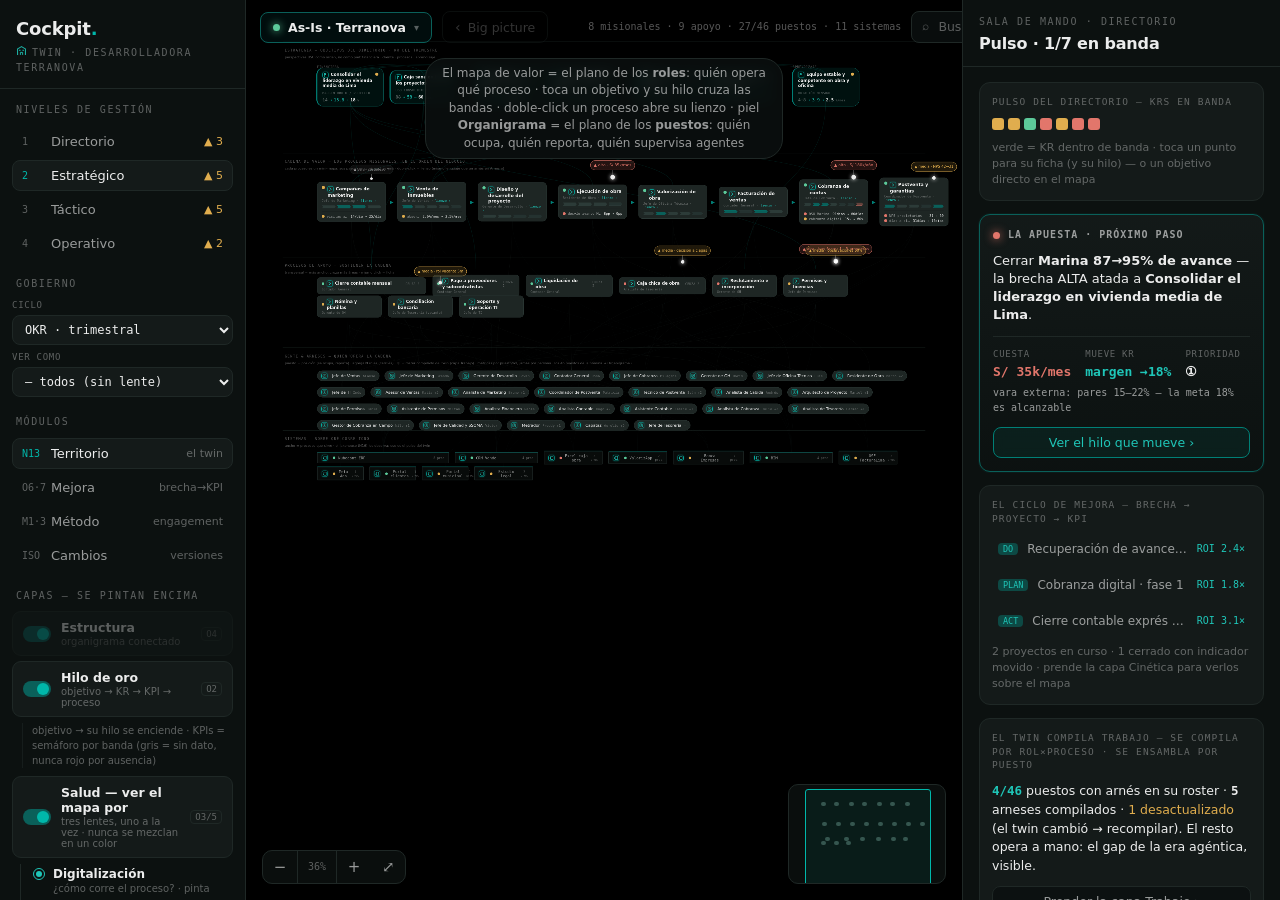
==== commit 471e7748: "fix(prototypes): twin v17.2 — barrido del tracker de auditoría (todo lo ejecutable sin firma) A4.1: " ====
--- a/docs/product/prototypes/twin-territorio-2026-07-20/index.html
+++ b/docs/product/prototypes/twin-territorio-2026-07-20/index.html
@@ -778,16 +778,16 @@
 const DATA = {
   empresa:{ id:'terranova', razon:'Desarrolladora Terranova S.A.C.',
     mision:'Desarrollar y construir vivienda media en Lima que las familias puedan pagar y habitar con orgullo, integrando promoción, construcción propia y postventa en un solo ciclo.',
-    vision:'Ser al 2030 la desarrolladora de vivienda media de referencia en Lima Metropolitana, reconocida por entregar a tiempo, con calidad verificable y la confianza de bancos y compradores.' },
+    vision:'Ser al 2030 la desarrolladora de vivienda media de referencia en Lima Metropolitana, reconocida por entregar a tiempo, con calidad verificable y la confianza de bancos y compradores.', fuente:'constitución del engagement (M1)', conf:'alta' },
 
   objetivos:[
-    {id:'o-hog', nm:'Hogares de calidad accesibles en Lima',           persp:'cliente',    kr:{m:'viviendas acumuladas', from:480, to:2000, cur:640, u:'viv'},   salud:'ambar'},
-    {id:'o-lid', nm:'Consolidar el liderazgo en vivienda media de Lima',persp:'financiera', kr:{m:'margen bruto / proyecto', from:14, to:18, cur:15.8, u:'%'},    salud:'ambar'},
-    {id:'o-caja',nm:'Caja sana en todos los proyectos',                 persp:'financiera', kr:{m:'DSO consolidado', from:88, to:60, cur:58, u:'días'},          salud:'verde'},
-    {id:'o-mar', nm:'Reactivar la venta y sanear el stock de Marina',   persp:'cliente',    kr:{m:'absorción consolidada', from:2.4, to:3.5, cur:2.6, u:'%/mes'},salud:'rojo'},
-    {id:'o-eq',  nm:'Equipo estable y competente en obra y oficina',    persp:'aprendizaje',kr:{m:'rotación mensual', from:4.8, to:2.5, cur:3.9, u:'%/mes'},      salud:'ambar'},
-    {id:'o-cob', nm:'Digitalizar la cobranza',                          persp:'procesos',   kr:{m:'cobranza por canal digital', from:15, to:60, cur:15, u:'%'},  salud:'rojo'},
-    {id:'o-vis', nm:'Reactivar Marina este trimestre',                  persp:'procesos',   kr:{m:'visitas diarias a caseta', from:12, to:25, cur:14, u:'/día'}, salud:'rojo'},
+    {id:'o-hog', nm:'Hogares de calidad accesibles en Lima',           persp:'cliente',    kr:{m:'viviendas acumuladas', from:480, to:2000, cur:640, esperado:680, u:'viv'}, fuente:'acta de directorio Q3', conf:'alta'},
+    {id:'o-lid', nm:'Consolidar el liderazgo en vivienda media de Lima',persp:'financiera', kr:{m:'margen bruto / proyecto', from:14, to:18, cur:15.8, esperado:16.3, u:'%'}, fuente:'acta de directorio Q3', conf:'alta'},
+    {id:'o-caja',nm:'Caja sana en todos los proyectos',                 persp:'financiera', kr:{m:'DSO consolidado', from:88, to:60, cur:58, esperado:60, u:'días'}, fuente:'acta de directorio Q3', conf:'alta'},
+    {id:'o-mar', nm:'Reactivar la venta y sanear el stock de Marina',   persp:'cliente',    kr:{m:'absorción consolidada', from:2.4, to:3.5, cur:2.6, esperado:3.0, u:'%/mes'}, fuente:'acta de directorio Q3', conf:'alta'},
+    {id:'o-eq',  nm:'Equipo estable y competente en obra y oficina',    persp:'aprendizaje',kr:{m:'rotación mensual', from:4.8, to:2.5, cur:3.9, esperado:3.7, u:'%/mes'}, fuente:'acta de directorio Q3', conf:'alta'},
+    {id:'o-cob', nm:'Digitalizar la cobranza',                          persp:'procesos',   kr:{m:'cobranza por canal digital', from:15, to:60, cur:15, esperado:30, u:'%'}, fuente:'propuesta de apuesta — por sellar', conf:'media'},
+    {id:'o-vis', nm:'Reactivar Marina este trimestre',                  persp:'procesos',   kr:{m:'visitas diarias a caseta', from:12, to:25, cur:14, esperado:20, u:'/día'}, fuente:'acta de directorio Q3', conf:'alta'},
   ],
 
   // áreas — el árbol se auto-calcula de parent (reporta_a real)
@@ -832,28 +832,28 @@
   brechas:[
     {id:'g-avc', nm:'El avance real de Marina (87%) va detrás del declarado (95%) y compromete la entrega',
       sub:'Ocho puntos de brecha entre corte declarado y valorizable: cada mes de atraso son ~S/35k de gastos generales y una entrega que se corre.',
-      tipo:'Desvío de meta', against:'p-ejec', obj:'o-lid', costo:'S/ 35k/mes', sev:'alta', prio:'alta', estado:'accionable', apuesta:true},
+      tipo:'Desvío de meta', against:'p-ejec', obj:'o-lid', costo:'S/ 35k/mes', sev:'alta', prio:'alta', estado:'accionable', apuesta:true, fuente:'corte de obra vs valorización (ValorizApp)', conf:'alta'},
     {id:'g-dso', nm:'El DSO de Marina (91 días) bloquea la meta de caja',
       sub:'Cada día de DSO en Marina ≈ S/500 de puente; la cola dura no responde a recordatorios y arrastra el consolidado.',
-      tipo:'Desvío de meta', against:'p-cob', obj:'o-caja', costo:'S/ 180k/año', sev:'alta', prio:'alta', estado:'accionable'},
+      tipo:'Desvío de meta', against:'p-cob', obj:'o-caja', costo:'S/ 180k/año', sev:'alta', prio:'alta', estado:'accionable', fuente:'serie DSO del ERP (Nubecont)', conf:'alta'},
     {id:'g-post',nm:'La postventa se deteriora y ningún KR del ciclo la mide',
       sub:'El NPS de propietarios cayó 42→31 en un año; cada punto son referidos que no llegan a caseta. Brecha real, sin ancla de valor que la mida.',
-      tipo:'Hallazgo', against:'p-post', obj:null, costo:'NPS 42→31', sev:'media', prio:'media', estado:'sin-ancla-de-valor'},
+      tipo:'Hallazgo', against:'p-post', obj:null, costo:'NPS 42→31', sev:'media', prio:'media', estado:'sin-ancla-de-valor', fuente:'NPS del portal de clientes', conf:'alta'},
     {id:'g-tes', nm:'La jefatura de Tesorería está vacante y la conciliación depende de una sola persona',
       sub:'Rol vacante hace 5 meses; la conciliación depende de un analista y el CFO aprueba por excepción.',
-      tipo:'Hallazgo', against:'p-conc', obj:null, costo:'rol vacante 5m', sev:'media', prio:'media', estado:'accionable'},
+      tipo:'Hallazgo', against:'p-conc', obj:null, costo:'rol vacante 5m', sev:'media', prio:'media', estado:'accionable', fuente:'organigrama + entrevista al CFO', conf:'alta'},
     {id:'g-cvis',nm:'La posición de caja por obra no es visible ni confiable entre cierres',
       sub:'La caja consolidada se arma a mano con ~5 días de rezago; entre cierres la dirección decide a ciegas.',
-      tipo:'Hallazgo', against:'p-caja', obj:null, costo:'decisión a ciegas', sev:'media', prio:'media', estado:'a-corroborar', conf:'baja'},
+      tipo:'Hallazgo', against:'p-caja', obj:null, costo:'decisión a ciegas', sev:'media', prio:'media', estado:'a-corroborar', fuente:'entrevistas de tesorería + Excel de caja', conf:'baja'},
     {id:'g-mca', nm:'La marca Terranova es débil y el tráfico comercial depende de portales pagados',
       sub:'Sin marca propia que jale tráfico, cada visita a caseta se compra: el costo por lead sube todos los trimestres.',
-      tipo:'Hallazgo', against:'p-camp', obj:null, costo:'costo/lead ↑', sev:'baja', prio:'baja', estado:'off-thread'},
+      tipo:'Hallazgo', against:'p-camp', obj:null, costo:'costo/lead ↑', sev:'baja', prio:'baja', estado:'off-thread', fuente:'costo por lead (Meta Ads) + entrevista comercial', conf:'media'},
     {id:'g-dep', nm:'El conocimiento municipal de permisos vive en UNA sola persona (bus factor 1)',
       sub:'El "cómo" de cada municipio (SM · PL · Surquillo) está en la cabeza de la Jefa de Permisos. Si sale, se va con ella — y un retraso de licencia bloquea el cronograma con banco y compradores de 3 proyectos.',
-      tipo:'Hallazgo', against:'p-perm', obj:'o-lid', costo:'bus factor 1 · 3 proyectos', sev:'alta', prio:'alta', estado:'accionable'},
+      tipo:'Hallazgo', against:'p-perm', obj:'o-lid', costo:'bus factor 1 · 3 proyectos', sev:'alta', prio:'alta', estado:'accionable', fuente:'entrevistas de permisos — bus factor observado', conf:'alta'},
     {id:'g-doc', nm:'No existe procedimiento escrito de permisos y licencias',
       sub:'Cero guías en el corpus: cada expediente se arma de memoria y la tasa de observaciones (60%) no baja porque nadie registra el porqué de cada rechazo por municipio.',
-      tipo:'Hallazgo', against:'p-perm', obj:null, costo:'observaciones 60%', sev:'media', prio:'media', estado:'accionable'},
+      tipo:'Hallazgo', against:'p-perm', obj:null, costo:'observaciones 60%', sev:'media', prio:'media', estado:'accionable', fuente:'barrido del corpus documental — cero guías', conf:'alta'},
   ],
 
   // kpis — banda {target, rojo} (dirección se infiere: target<rojo = menor-es-mejor) · semáforo DERIVADO al leer
@@ -886,9 +886,9 @@
 
   // cinética — proyectos_mejora (ilustrativos del loop O7) · pm-cie = loop CERRADO con veredicto (KPI movido)
   proyectos:[
-    {id:'pm-mar', nm:'Recuperación de avance Marina', estado:'en-ejecución', pdca:'DO',   brecha:'g-avc', mueve:'k-avc', area:'a-ope', roi:'2.4×', delta:'−8pp → −2pp', ambicion:'operar'},
-    {id:'pm-cob', nm:'Cobranza digital · fase 1',     estado:'en-evaluación',pdca:'PLAN', brecha:'g-dso', mueve:'k-cob', area:'a-tes', roi:'1.8×', delta:'15% → 40%', idea:'i-wsp', ambicion:'operar'},
-    {id:'pm-cie', nm:'Cierre contable exprés',        estado:'cerrado',      pdca:'ACT',  brecha:null,    mueve:'k-cie', area:'a-con', roi:'3.1×', delta:'9 → 4.5 días', recompila:'h-cierre-cont', ambicion:'operar',
+    {id:'pm-mar', nm:'Recuperación de avance Marina', estado:'en-ejecución', pdca:'DO',   brecha:'g-avc', mueve:'k-avc', area:'a-ope', roi:'2.4×', delta:'−8pp → −2pp', ambicion:'operar', fuente:'acta de proyecto + corte quincenal', conf:'alta'},
+    {id:'pm-cob', nm:'Cobranza digital · fase 1',     estado:'en-evaluación',pdca:'PLAN', brecha:'g-dso', mueve:'k-cob', area:'a-tes', roi:'1.8×', delta:'15% → 40%', idea:'i-wsp', ambicion:'operar', fuente:'charter en evaluación + caso ROI', conf:'media'},
+    {id:'pm-cie', nm:'Cierre contable exprés',        estado:'cerrado',      pdca:'ACT',  brecha:null,    mueve:'k-cie', area:'a-con', roi:'3.1×', delta:'9 → 4.5 días', recompila:'h-cierre-cont', ambicion:'operar', fuente:'cierre verificado contra la serie del KPI', conf:'alta',
       resultado:{delta_observado:'9 → 4.5 días', veredicto:'movió', nota:'ACT documentado: checklist pre-cierre estandarizado (M16 PDCA) → recompilado al arnés del puesto'} },
   ],
 
@@ -950,23 +950,23 @@
     {nm:'Gino Salcedo Ruiz', puesto:'Analista de Soporte TI', area:'a-ti', vinculo:'empleado'},
   ],
   sistemas:[  // pulso: cada sistema declara su conector al lakehouse (N16)
-    {id:'s-nub', nm:'Nubecont ERP',    digital:'integrado', conector:'dlt → lakehouse · sync diaria 06:00 · 14 tablas', caps:['c-cobrar','c-cerrar']},
-    {id:'s-crm', nm:'CRM Vendo',       digital:'integrado', conector:'dlt → lakehouse · sync horaria (leads · visitas)', caps:['c-vender']},
-    {id:'s-exc', nm:'Excel caja obra', digital:'manual',    conector:'SIN conector — captura manual, rezago s/d', caps:['c-caja']},
-    {id:'s-val', nm:'ValorizApp',      digital:'integrado', conector:'dlt → lakehouse · sync semanal (valorizaciones)', caps:[]},
-    {id:'s-ban', nm:'Banca Empresas',  digital:'externo',   conector:'extracto CSV manual · candidato a conector', caps:[]},
-    {id:'s-bim', nm:'BIM',             digital:'integrado', conector:'sin conector (documentos de diseño)', caps:[]},
-    {id:'s-ose', nm:'OSE FacturaLima', digital:'externo',   conector:'API del OSE · CDR por comprobante', caps:[]},
-    {id:'s-meta',nm:'Meta Ads',        digital:'externo',   conector:'export CSV semanal — candidato a conector (CPL)', caps:[]},
-    {id:'s-por', nm:'Portal clientes', digital:'integrado', conector:'dlt → lakehouse · tickets postventa + NPS', caps:[]},
-    {id:'s-mun', nm:'Portal municipal',digital:'externo',   conector:'SIN conector — seguimiento a mano por distrito (SM · PL · Surquillo)', caps:[]},
-    {id:'s-leg', nm:'Estudio legal',   digital:'externo',   conector:'proceso provisto externamente (ISO 8.4) — correo + expediente físico', caps:[]},
+    {id:'s-nub', nm:'Nubecont ERP',    digital:'integrado', conector:'dlt → lakehouse · sync diaria 06:00 · 14 tablas', caps:['c-cobrar','c-cerrar'], fuente:'inventario TI + entrevistas de proceso', conf:'alta'},
+    {id:'s-crm', nm:'CRM Vendo',       digital:'integrado', conector:'dlt → lakehouse · sync horaria (leads · visitas)', caps:['c-vender'], fuente:'inventario TI + entrevistas de proceso', conf:'alta'},
+    {id:'s-exc', nm:'Excel caja obra', digital:'manual',    conector:'SIN conector — captura manual, rezago s/d', caps:['c-caja'], fuente:'inventario TI + entrevistas de proceso', conf:'media'},
+    {id:'s-val', nm:'ValorizApp',      digital:'integrado', conector:'dlt → lakehouse · sync semanal (valorizaciones)', caps:[], fuente:'inventario TI + entrevistas de proceso', conf:'alta'},
+    {id:'s-ban', nm:'Banca Empresas',  digital:'externo',   conector:'extracto CSV manual · candidato a conector', caps:[], fuente:'inventario TI + entrevistas de proceso', conf:'media'},
+    {id:'s-bim', nm:'BIM',             digital:'integrado', conector:'sin conector (documentos de diseño)', caps:[], fuente:'inventario TI + entrevistas de proceso', conf:'alta'},
+    {id:'s-ose', nm:'OSE FacturaLima', digital:'externo',   conector:'API del OSE · CDR por comprobante', caps:[], fuente:'inventario TI + entrevistas de proceso', conf:'media'},
+    {id:'s-meta',nm:'Meta Ads',        digital:'externo',   conector:'export CSV semanal — candidato a conector (CPL)', caps:[], fuente:'inventario TI + entrevistas de proceso', conf:'media'},
+    {id:'s-por', nm:'Portal clientes', digital:'integrado', conector:'dlt → lakehouse · tickets postventa + NPS', caps:[], fuente:'inventario TI + entrevistas de proceso', conf:'alta'},
+    {id:'s-mun', nm:'Portal municipal',digital:'externo',   conector:'SIN conector — seguimiento a mano por distrito (SM · PL · Surquillo)', caps:[], fuente:'inventario TI + entrevistas de proceso', conf:'media'},
+    {id:'s-leg', nm:'Estudio legal',   digital:'externo',   conector:'proceso provisto externamente (ISO 8.4) — correo + expediente físico', caps:[], fuente:'inventario TI + entrevistas de proceso', conf:'media'},
   ],
   capabilities:[  // qué SABE hacer la empresa (M31) — madurez COBIT
-    {id:'c-cobrar', nm:'Cobrar cuotas',            madurez:3, via:['p-cob','s-nub']},
-    {id:'c-vender', nm:'Vender inmuebles',         madurez:4, via:['p-vta','s-crm']},
-    {id:'c-cerrar', nm:'Cerrar el mes financiero', madurez:4, via:['p-cierre','s-nub']},
-    {id:'c-caja',   nm:'Ver la caja al día',       madurez:1, via:['p-caja','s-exc'], gap:'g-cvis'},
+    {id:'c-cobrar', nm:'Cobrar cuotas',            madurez:3, via:['p-cob','s-nub'], fuente:'autoevaluación asistida (COBIT)', conf:'media'},
+    {id:'c-vender', nm:'Vender inmuebles',         madurez:4, via:['p-vta','s-crm'], fuente:'autoevaluación asistida (COBIT)', conf:'media'},
+    {id:'c-cerrar', nm:'Cerrar el mes financiero', madurez:4, via:['p-cierre','s-nub'], fuente:'autoevaluación asistida (COBIT)', conf:'media'},
+    {id:'c-caja',   nm:'Ver la caja al día',       madurez:1, via:['p-caja','s-exc'], gap:'g-cvis', fuente:'autoevaluación asistida (COBIT)', conf:'media'},
   ],
   // arneses — REGISTROS del twin (D-20 · CK-30): se COMPILA por rol×proceso · se ENSAMBLA por puesto ·
   // se CORRE por persona. deriva_de = el campo que ningún registro del mercado tiene. estado/drift se
@@ -1038,10 +1038,10 @@
     'p-post':  {n:'1 guía',             d:'catálogo de garantías por partida (borrador)'},
   },
   ideas:[  // funil kaizen (M44) — separación idea ↔ proyecto · autoría reconocida (RN-16)
-    {id:'i-wsp',    nm:'Plantillas de WhatsApp para recordatorios de pago', prop:'Julio Paredes · Analista de Cobranza', estado:'promovida', a:'pm-cob', ambicion:'operar', nota:'reconocida — origen del alcance de Cobranza digital fase 1'},
-    {id:'i-agente', nm:'Agente que prepara el contacto de morosos (act. 03)', prop:'triage M36 → Jefe de Cobranza', estado:'en-evaluacion', origen:'triage', ambicion:'transformar', nota:'RTLX 71 + veredicto automatizable-agente → candidato a skill del arnés del puesto (Arnesia)'},
-    {id:'i-caja',   nm:'Foto diaria de caja desde Banca Empresas', prop:'Carmen Rojas · Analista de Tesorería', estado:'enviada', ambicion:'operar', nota:'ataca la ceguera de caja (g-cvis) sin esperar proyecto formal'},
-    {id:'i-mun',    nm:'Bitácora por municipio: registrar el porqué de cada observación', prop:'Milton Cruz Ayala · Asistente de Permisos', estado:'enviada', ambicion:'operar', nota:'ataca g-doc/g-dep — convierte el conocimiento de cabeza en corpus'},
+    {id:'i-wsp',    nm:'Plantillas de WhatsApp para recordatorios de pago', prop:'Julio Paredes · Analista de Cobranza', estado:'promovida', a:'pm-cob', ambicion:'operar', nota:'reconocida — origen del alcance de Cobranza digital fase 1', fuente:'embudo de ideas — autor reconocido', conf:'alta'},
+    {id:'i-agente', nm:'Agente que prepara el contacto de morosos (act. 03)', prop:'triage M36 → Jefe de Cobranza', estado:'en-evaluacion', origen:'triage', ambicion:'transformar', nota:'RTLX 71 + veredicto automatizable-agente → candidato a skill del arnés del puesto (Arnesia)', fuente:'embudo de ideas — autor reconocido', conf:'alta'},
+    {id:'i-caja',   nm:'Foto diaria de caja desde Banca Empresas', prop:'Carmen Rojas · Analista de Tesorería', estado:'enviada', ambicion:'operar', nota:'ataca la ceguera de caja (g-cvis) sin esperar proyecto formal', fuente:'embudo de ideas — autor reconocido', conf:'alta'},
+    {id:'i-mun',    nm:'Bitácora por municipio: registrar el porqué de cada observación', prop:'Milton Cruz Ayala · Asistente de Permisos', estado:'enviada', ambicion:'operar', nota:'ataca g-doc/g-dep — convierte el conocimiento de cabeza en corpus', fuente:'embudo de ideas — autor reconocido', conf:'alta'},
   ],
 
   bscEdges:[ ['o-eq','o-cob'],['o-eq','o-vis'],['o-cob','o-caja'],['o-vis','o-mar'],['o-mar','o-lid'],['o-hog','o-lid'],['o-lid','o-caja'] ],
@@ -1399,6 +1399,14 @@
    (meta mayor o menor que el origen); usado por el meter del rumbo (dataviz skill: "ratio contra límite") */
 function krProg(o){ const {from,to,cur}=o.kr, span=to-from; if(!span) return 0;
   return Math.max(0,Math.min(1,(cur-from)/span)); }
+/* v17.2 (A4.1) · salud del objetivo DERIVADA del KR — avance real vs esperado a hoy ("se computa,
+   jamás se guarda", mismo principio que semaforo() para KPI y que los scores M36). En la app el
+   esperado cae del plan de hitos del trimestre; acá es dato canned del KR. */
+function saludKr(kr){ if(kr.esperado==null) return 'gris';
+  const dir=kr.to>=kr.from?1:-1, av=(kr.cur-kr.from)*dir, esp=(kr.esperado-kr.from)*dir;
+  if(esp<=0) return 'gris'; const r=av/esp;
+  return r>=0.95?'verde':r>=0.75?'ambar':'rojo'; }
+DATA.objetivos.forEach(o=>o.salud=saludKr(o.kr));
 /* costo de esperar de un proyecto — heredado de la brecha que ataca, normalizado a S/ k/mes */
 function codMes(pm){ const g=pm.brecha&&byId(DATA.brechas,pm.brecha); if(!g||!g.costo) return null;
   const m=g.costo.match(/S\/\s*([\d.]+)k\/(mes|año)/); if(!m) return null;
@@ -2956,6 +2964,7 @@
       <div class="drow"><dt>Costo de no hacer</dt><dd style="color:${sc};font-family:var(--font-mono)">${g.costo}</dd></div>
       <div class="drow"><dt>Severidad · prio</dt><dd><span class="chip" style="border-color:${sc};color:${sc}">${g.sev} · ${g.prio}</span></dd></div>
       <div class="drow"><dt>Estado</dt><dd><span class="chip">${est}</span></dd></div></div>
+     ${prov(g.fuente,g.conf)}
      <div class="dgroup"><div class="gt">Cierra el ciclo (capa Cinética)</div>
       ${DATA.proyectos.filter(pm=>pm.brecha===g.id).map(pm=>`<button class="loop-it" data-pm2="${pm.id}"><span class="pdca">${pm.pdca}</span><span style="flex:1;min-width:0;overflow:hidden;text-overflow:ellipsis;white-space:nowrap">${pm.nm}</span><span class="mono" style="font-size:10px;color:var(--brand-hi)">${pm.roi}</span></button>`).join('')
         || '<span style="font-size:12px;color:var(--tx-faint)">Sin proyecto de mejora aún — candidata a la Apuesta.</span>'}</div>
@@ -2980,6 +2989,7 @@
       <div style="font-size:11.5px;color:var(--tx-faint)">${pm.resultado.nota}</div></div>`:`
      <div class="dgroup"><div class="gt">Acciones (kinética — revisiones de fase)</div>
       <button class="btn" data-acc="avanzar-tollgate">Avanzar de fase › <span class="mono" style="font-size:9px;color:var(--tx-faint)">táctico · revisión-dueño · se puede volver atrás con evidencia</span></button></div>`}
+     ${prov(pm.fuente,pm.conf)}
      <div style="font-size:12px;color:var(--tx-faint)">El ciclo <b style="color:var(--tx-mut)">brecha → proyecto → KPI movido</b> vive dentro del twin, con dato real de cierre — de punta a punta en la misma herramienta.</div>`);
 }
 function openActividad(a){ const hAct=DATA.arneses.find(h=>h.deriva_de.proceso===(state.lienzo||DATA.flagship.proc)&&h.acts.includes(a.ord));
@@ -3074,15 +3084,23 @@
   const drivers=DATA.procesos.filter(p=>p.sirve.includes(o.id));
   const gaps=DATA.brechas.filter(g=>g.obj===o.id);
   const ks=DATA.kpis.filter(k=>k.obj===o.id);
+  /* v17.1: el hilo tampoco se corta hacia ARRIBA — la apuesta del directorio que este objetivo sostiene
+     (inversa de openApuesta § "La sostienen"); sin apuesta = se dice, no se oculta */
+  const aps=DATA.apuestas.filter(a=>a.objetivos.includes(o.id));
+  const apDot={'por-sellar':'var(--warn)','sellada':'var(--brand-hi)','cumplida':'var(--ok)','retirada':'var(--tx-faint)'};
   openDrawer('Objetivo · '+o.persp+' (BSC)', o.nm, `
     <div class="dgroup">
-      <div class="drow"><dt>Salud</dt><dd><span class="chip" style="border-color:${health[o.salud]};color:${health[o.salud]}">${o.salud}</span></dd></div>
+      <div class="drow"><dt>Salud</dt><dd><span class="chip" style="border-color:${health[o.salud]};color:${health[o.salud]}" title="derivada del KR (avance vs esperado a hoy) — se computa, jamás se guarda">${o.salud}</span></dd></div>
       <div class="drow"><dt>KR del trimestre</dt><dd class="mono" style="font-size:11px">${o.kr.m}: ${o.kr.from} → <b style="color:var(--brand-hi)">${o.kr.cur}</b> → ${o.kr.to} ${o.kr.u}</dd></div>
+      <div class="drow"><dt>Esperado a hoy</dt><dd class="mono" style="font-size:11px">${o.kr.esperado} ${o.kr.u} <span style="font-size:10px;color:var(--tx-faint)">— la salud se deriva de esto, jamás se pinta a mano</span></dd></div>
       <div class="drow"><dt>Cadencia</dt><dd style="font-size:12px">OKR trimestral (modo_estrategia)</dd></div></div>
+    <div class="dgroup"><div class="gt">Hacia arriba — qué lo sostiene</div>
+      ${aps.length?aps.map(a=>`<button class="loop-it" data-ap="${a.id}"><span style="width:8px;height:8px;border-radius:50%;background:${apDot[a.estado]||'var(--tx-faint)'};flex:none"></span><span style="flex:1;min-width:0;overflow:hidden;text-overflow:ellipsis;white-space:nowrap">${a.nm}</span><span class="mono" style="font-size:10px;color:var(--tx-mut)">apuesta · ${a.estado}</span></button>`).join(''):'<span style="font-size:12px;color:var(--tx-faint)">ninguna apuesta del directorio lo sostiene — se decide en el nivel 1</span>'}</div>
     <div class="dgroup"><div class="gt">Hacia abajo — qué lo mueve</div>
       ${ks.map(krowHTML).join('')}
       <div class="chips">${drivers.map(p=>`<span class="chip lk" data-proc="${p.id}">${p.nm}</span>`).join('')||'<span style="font-size:12px;color:var(--tx-faint)">sin drivers declarados</span>'}</div></div>
     ${gaps.length?`<div class="dgroup"><div class="gt">Qué lo bloquea</div>${gaps.map(g=>`<button class="loop-it" data-g2="${g.id}"><span style="color:var(--crit)">▲</span><span style="flex:1;min-width:0;overflow:hidden;text-overflow:ellipsis;white-space:nowrap">${g.nm}</span></button>`).join('')}</div>`:''}
+    ${prov(o.fuente,o.conf)}
     <div class="dgroup"><div class="gt">Acciones (kinética)</div>
       <button class="btn" data-acc="aprobar-version-objetivo">Aprobar nueva versión › <span class="mono" style="font-size:9px;color:var(--tx-faint)">gobernanza · gestión-de-cambios</span></button></div>
     <button class="btn" style="justify-content:center" id="objHilo">Encender su hilo en el mapa ›</button>`);
@@ -3134,6 +3152,7 @@
    ${ks.length?`<div class="dgroup"><div class="gt">KPIs de los que es dueño — por rol, jamás por persona</div>${ks.map(krowHTML).join('')}</div>`:''}
    ${hs.length?`<div class="dgroup"><div class="gt">Arneses compilados de este rol — uno por proceso</div>
      ${hs.map(h=>`<div class="drow"><dt style="font-size:10.5px">${byId(DATA.procesos,h.deriva_de.proceso).nm}</dt><dd>${harnBadge(h)}</dd></div>`).join('')}</div>`:''}
+   ${prov('derivado del wiring rol×proceso del AS-IS','alta')}
    <div style="font-size:11px;color:var(--tx-faint);line-height:1.5">"Los procesos de un rol" = <b>posee</b> (dueño) ∪ <b>ejecuta</b> (carril / RACI R). Consulta (C/I) = contexto de lectura — <b>no genera skills</b>. El rol es el carril; la contratación vive en el <b>puesto</b>.</div>`);
 }
 function openPersona(nm){
@@ -3149,6 +3168,7 @@
       <div class="drow"><dt>Roster del puesto</dt><dd>${pue?rosterBadge(pue):'—'}</dd></div></div>
     <div class="dgroup"><div class="gt">Ideas propuestas — autoría reconocida, en el embudo de ideas</div>
       ${ideas.length?ideas.map(i=>`<button class="loop-it" data-idea="${i.id}"><span class="pdca">${i.estado}</span><span style="flex:1;min-width:0;overflow:hidden;text-overflow:ellipsis;white-space:nowrap">${i.nm}</span></button>`).join(''):'<span style="font-size:12px;color:var(--tx-faint)">— todavía ninguna</span>'}</div>
+    ${prov('nómina RRHH — ingest completo','alta')}
     <div class="dgroup"><div class="gt">Lo que se mide — y lo que jamás</div>
       <div style="font-size:12px;color:var(--tx-mut);line-height:1.5">El twin mide <b>puestos / roles / procesos / áreas</b> — la persona <b>ocupa</b> el puesto, <b>supervisa</b> a sus agentes y es <b>autora</b> de ideas, jamás eslabón de medición. Vista de desempeño individual: solo opt-in Gobernanza + consentimiento.</div></div>`);
 }
@@ -3232,6 +3252,7 @@
      <div class="chips">${procs.map(p=>`<span class="chip lk" data-proc="${p.id}">${p.nm}</span>`).join('')||'—'}</div></div>
    ${s.caps&&s.caps.length?`<div class="dgroup"><div class="gt">Capabilities que realiza</div>
      <div class="chips">${s.caps.map(c=>{const cc=byId(DATA.capabilities,c);return `<span class="chip lk" data-cap="${c}">${iico('capability','capability · Business Capability (M13 ArchiMate, Strategy)')}${cc.nm}</span>`;}).join('')}</div></div>`:''}
+   ${prov(s.fuente,s.conf)}
    <div style="font-size:11px;color:var(--tx-faint)">${s.digital==='manual'?'Manual/Excel: el pulso de este dato NO llega solo al lakehouse — candidato a conector o a captura con acuse.':'El lakehouse (N16) observa el SER; el repo (N6) declara el DEBER-SER — el twin compara ambos.'}</div>`);
 }
 function openIdea(i){ if(!i)return; const pm=i.a?byId(DATA.proyectos,i.a):null;
@@ -3242,6 +3263,7 @@
      ${i.origen==='triage'?'<div class="drow"><dt>Origen</dt><dd><span class="chip">triage M36 · automatizable-agente</span></dd></div>':''}
      ${pm?`<div class="drow"><dt>Promovida a</dt><dd><button class="loop-it" data-pm2="${pm.id}" style="padding:2px 0"><span class="pdca">${pm.pdca}</span><span style="flex:1;min-width:0;overflow:hidden;text-overflow:ellipsis;white-space:nowrap">${pm.nm}</span></button></dd></div>`:''}</div>
    <div style="font-size:12px;color:var(--tx-mut);line-height:1.45">${i.nota}</div>
+   ${prov(i.fuente,i.conf)}
    <div class="dgroup"><div class="gt">Acciones (kinética)</div>
      ${i.estado==='enviada'?'<button class="btn" data-acc="evaluar-idea">Evaluar › <span class="mono" style="font-size:9px;color:var(--tx-faint)">táctico · revisión-dueño</span></button>':''}
      ${i.estado==='en-evaluacion'?'<button class="btn" data-acc="promover-idea-a-proyecto">Promover a proyecto › <span class="mono" style="font-size:9px;color:var(--tx-faint)">estratégico · gestión-de-cambios</span></button>':''}
@@ -3253,7 +3275,8 @@
    <div class="dgroup"><div class="drow"><dt>Madurez (COBIT)</dt><dd><span class="chip" style="border-color:${mc};color:${mc}">${c.madurez} / 5</span></dd></div></div>
    <div class="dgroup"><div class="gt">Realizada por (procesos · sistemas)</div>
      <div class="chips">${c.via.map(v=>v.startsWith('p-')?`<span class="chip lk" data-proc="${v}">${byId(DATA.procesos,v).nm}</span>`:`<span class="chip lk" data-sis="${v}">${byId(DATA.sistemas,v).nm}</span>`).join('')}</div></div>
-   ${gap?`<div class="dgroup"><div class="gt">Brecha sobre esta capability</div><button class="loop-it" data-g2="${gap.id}"><span style="color:var(--warn)">▲</span><span style="flex:1;min-width:0;overflow:hidden;text-overflow:ellipsis;white-space:nowrap">${gap.nm}</span></button></div>`:''}`);
+   ${gap?`<div class="dgroup"><div class="gt">Brecha sobre esta capability</div><button class="loop-it" data-g2="${gap.id}"><span style="color:var(--warn)">▲</span><span style="flex:1;min-width:0;overflow:hidden;text-overflow:ellipsis;white-space:nowrap">${gap.nm}</span></button></div>`:''}
+   ${prov(c.fuente,c.conf)}`);
 }
 function openEmpresa(){ const e=DATA.empresa;
   openDrawer('Empresa · el twin completo', e.razon, `
@@ -3264,6 +3287,7 @@
      <div class="drow"><dt>Pulso</dt><dd class="mono" style="font-size:10.5px">lakehouse N16 · 3 conectores · sync 06:00</dd></div>
      <div class="drow"><dt>Compila</dt><dd class="mono" style="font-size:10.5px;color:var(--brand-hi)">${DATA.arneses.length} arneses (rol×proceso) · ${new Set(DATA.arneses.map(h=>h.deriva_de.puesto)).size}/${DATA.puestosTotal} puestos</dd></div></div>
    <div class="dgroup"><div class="gt">Modo de estrategia</div><div style="font-size:12px">OKR trimestral · configurable por región: GPD-anual (Falconi) · mixto</div></div>
+   ${prov(e.fuente,e.conf)}
    <div style="font-size:11.5px;color:var(--tx-faint);line-height:1.5">De este cerebro Arnesia (N15) compila los arneses por rol×proceso y los ensambla por puesto; Colab Studio (N17) los corre por persona. <b style="color:var(--tx-mut)">La persona supervisa; el agente ejecuta</b>. Cockpit es la cabina.</div>`);
 }
 
@@ -3323,3 +3347,4 @@
 window.addEventListener('resize',()=>refit(false));
 render();
 </script>
+</body></html>
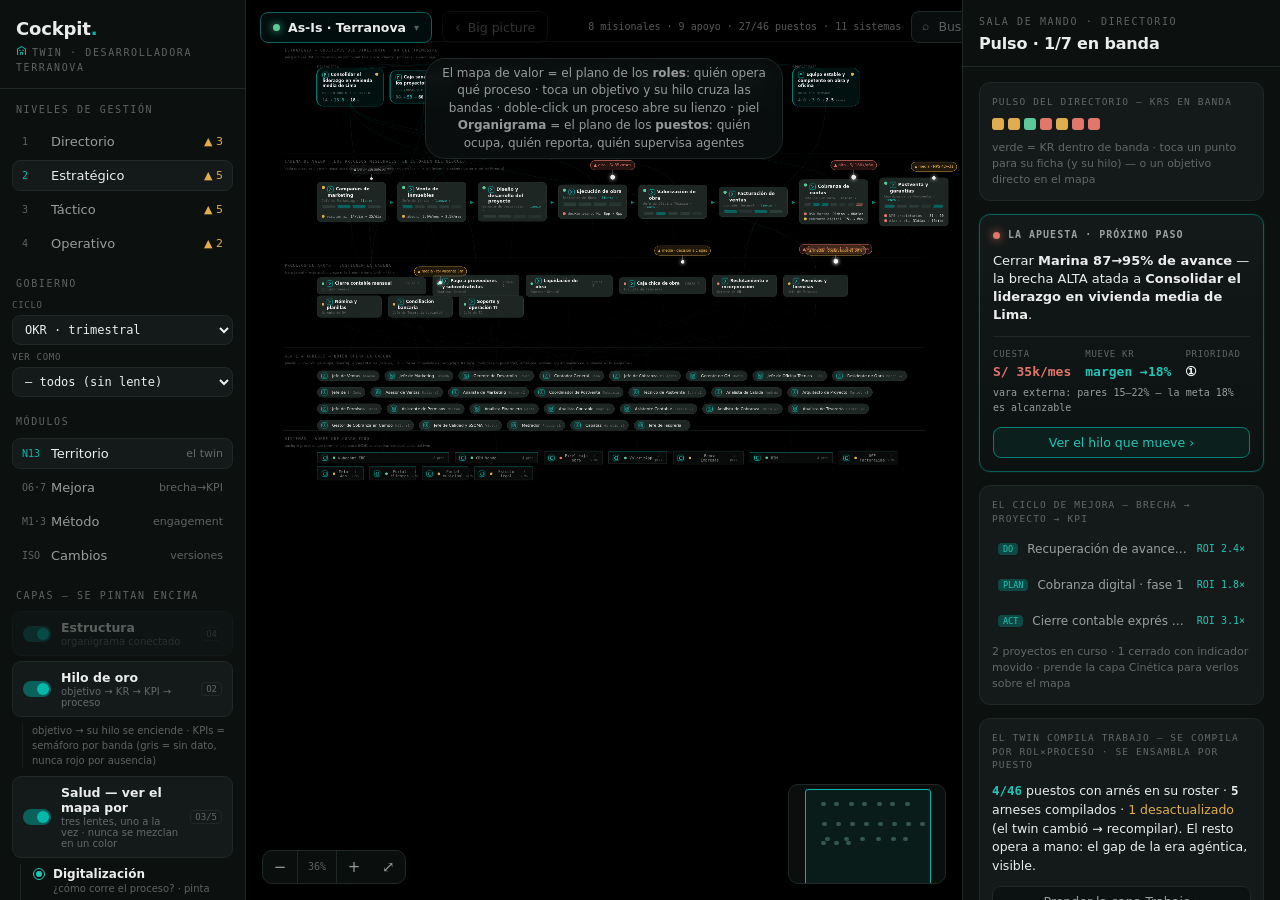
==== commit 1e3b2f0d: "refactor(prototypes): twin — split index.html en src/ + build.py + gate pre-commit Prototype pasa de" ====
--- a/docs/product/prototypes/twin-territorio-2026-07-20/index.html
+++ b/docs/product/prototypes/twin-territorio-2026-07-20/index.html
@@ -891,467 +891,481 @@
     {id:'pm-cie', nm:'Cierre contable exprés',        estado:'cerrado',      pdca:'ACT',  brecha:null,    mueve:'k-cie', area:'a-con', roi:'3.1×', delta:'9 → 4.5 días', recompila:'h-cierre-cont', ambicion:'operar', fuente:'cierre verificado contra la serie del KPI', conf:'alta',
       resultado:{delta_observado:'9 → 4.5 días', veredicto:'movió', nota:'ACT documentado: checklist pre-cierre estandarizado (M16 PDCA) → recompilado al arnés del puesto'} },
   ],
-
-  /* ---- CK-29: el cerebro completo — personas · sistemas · capabilities · arneses · conocimiento · ideas ---- */
-  // ocupantes no-líderes (la persona OCUPA un puesto, D-19 · CK-24) — nómina completa Terranova.
-  // El twin MIDE puesto/rol/proceso/área; la persona es ocupante/autora, jamás nodo medible.
-  personasExtra:[
-    {nm:'Lucía Cárdenas Vidal', puesto:'Asistente de Gerencia', area:'a-ger', vinculo:'empleado'},
-    // Ventas (caseta por proyecto)
-    ...['Katia Flores','Renato Aguilar','Fiorella Paz','Diego Salinas','Vanessa Ríos','Óscar Mamani']
-      .map(nm=>({nm, puesto:'Asesor de Ventas', area:'a-ven', vinculo:'empleado'})),
-    {nm:'Claudia Herrera Soto', puesto:'Coordinador de Sala de Ventas', area:'a-ven', vinculo:'empleado'},
-    // Marketing
-    ...['Bruno Espinoza','Camila Torres'].map(nm=>({nm, puesto:'Analista de Marketing', area:'a-mkt', vinculo:'empleado'})),
-    {nm:'Sergio Luna Prado', puesto:'Diseñador Gráfico', area:'a-mkt', vinculo:'empleado'},
-    // Postventa (bajo Comercial)
-    {nm:'Patricia Vílchez Ramos', puesto:'Coordinador de Postventa', area:'a-com', vinculo:'empleado'},
-    ...['Iván Quispe','Rosa Delgado','Pablo Chumpitaz'].map(nm=>({nm, puesto:'Técnico de Postventa', area:'a-com', vinculo:'empleado'})),
-    // Desarrollo y Proyectos
-    {nm:'Andrés Vega Rondón', puesto:'Analista de Cabida', area:'a-dev', vinculo:'empleado'},
-    ...['Mariel Soto','Jorge Campos'].map(nm=>({nm, puesto:'Arquitecto de Proyecto', area:'a-dev', vinculo:'empleado'})),
-    {nm:'Tania Beltrán Ugarte', puesto:'Jefe de Permisos', area:'a-dev', vinculo:'empleado'},
-    {nm:'Milton Cruz Ayala', puesto:'Asistente de Permisos', area:'a-dev', vinculo:'empleado'},
-    // Finanzas
-    {nm:'Paola Guzmán Terry', puesto:'Analista Financiero', area:'a-fin', vinculo:'empleado'},
-    // Contabilidad
-    ...['Hugo Ponce','Silvia Aranda','Martín Cueva'].map(nm=>({nm, puesto:'Analista Contable', area:'a-con', vinculo:'empleado'})),
-    ...['Leslie Ramos','Junior Palacios'].map(nm=>({nm, puesto:'Asistente Contable', area:'a-con', vinculo:'empleado'})),
-    // Tesorería y Cobranza
-    ...['Julio Paredes','Estefanía Gil','Ramiro Ccopa'].map(nm=>({nm, puesto:'Analista de Cobranza', area:'a-tes', vinculo:'empleado'})),
-    ...['Carmen Rojas','Alexandra Bustos'].map(nm=>({nm, puesto:'Analista de Tesorería', area:'a-tes', vinculo:'empleado'})),
-    ...['Nilo Huarcaya','Gladys Ttito'].map(nm=>({nm, puesto:'Gestor de Cobranza en Campo', area:'a-tes', vinculo:'empleado'})),
-    // Gestión Humana
-    {nm:'Daniela Farfán Ochoa', puesto:'Analista de Reclutamiento', area:'a-rh', vinculo:'empleado'},
-    {nm:'Roberto Ñahui Ccama', puesto:'Analista de Nómina', area:'a-rh', vinculo:'empleado'},
-    {nm:'Yolanda Cáceres Junco', puesto:'Trabajadora Social', area:'a-rh', vinculo:'empleado'},
-    // Operaciones (staff central)
-    {nm:'Víctor Sandoval Meza', puesto:'Jefe de Calidad y SSOMA', area:'a-ope', vinculo:'empleado'},
-    ...['Elmer Julca','Karen Poma'].map(nm=>({nm, puesto:'Prevencionista', area:'a-ope', vinculo:'empleado'})),
-    // Oficina Técnica
-    ...['Freddy Condori','Alicia Zapata'].map(nm=>({nm, puesto:'Metrador', area:'a-oft', vinculo:'empleado'})),
-    {nm:'Christian Neyra Palma', puesto:'Cadista', area:'a-oft', vinculo:'empleado'},
-    // Logística de Obra
-    ...['Norma Alvarado','Raúl Chirinos'].map(nm=>({nm, puesto:'Comprador', area:'a-log', vinculo:'empleado'})),
-    ...['Simón Curo','Elvis Taipe','Rocío Ancco'].map(nm=>({nm, puesto:'Almacenero de Obra', area:'a-log', vinculo:'empleado'})),
-    // Obras — 3 proyectos en ejecución (Marina 87 · Parque Central · Aires de Surco)
-    ...['Patricia Oré','Manuel Zegarra'].map(nm=>({nm, puesto:'Residente de Obra', area:'a-obr', vinculo:'empleado'})),
-    ...['Kevin Apaza','Lorena Mestas','Franco Bellido'].map(nm=>({nm, puesto:'Asistente de Residente', area:'a-obr', vinculo:'empleado'})),
-    ...['Aurelio Puma','Sixto Villanueva','Edgar Huamaní','Rufino Ayvar','Teodoro Ccanto','Wilber Sulca']
-      .map(nm=>({nm, puesto:'Capataz', area:'a-obr', vinculo:'empleado'})),
-    ...['Pedro Yupanqui','Santos Quilca','Máximo Rimachi','Abel Curi','Nemesio Puclla','Faustino Ayma']
-      .map(nm=>({nm, puesto:'Oficial de Obra', area:'a-obr', vinculo:'empleado'})),
-    ...['Juan Ccahuana','Marcos Taco','Felipe Yauri','Ricardo Mollo','Esteban Pillco','Damián Choque','Guido Mamani','Cirilo Huanca',
-        'Timoteo Apari','Basilio Ccorahua','Julián Quispe','Aniceto Vilca','Rómulo Chuquimia','Fidel Arotoma']
-      .map(nm=>({nm, puesto:'Operario de Obra', area:'a-obr', vinculo:'empleado'})),
-    ...['Eloy Huamán','Nicanor Sacsi','Porfirio Ttica','Zenón Curasi','Abdón Layme','Melquiades Puma','Gerardo Ancalle','Leoncio Raymi']
-      .map(nm=>({nm, puesto:'Operario de Obra', area:'a-obr', vinculo:'subcontratado'})),
-    // TI
-    {nm:'Gino Salcedo Ruiz', puesto:'Analista de Soporte TI', area:'a-ti', vinculo:'empleado'},
+};
+/* ---- DATA · el cerebro de la organización (CK-29) — personas · sistemas · capabilities ·
+   arneses · conocimiento · ideas · causalidad BSC. Se cuelgan de DATA como asignaciones
+   (mismo objeto, un archivo por tema — ver build.py). ---- */
+
+/* ---- CK-29: el cerebro completo — personas · sistemas · capabilities · arneses · conocimiento · ideas ---- */
+// ocupantes no-líderes (la persona OCUPA un puesto, D-19 · CK-24) — nómina completa Terranova.
+// El twin MIDE puesto/rol/proceso/área; la persona es ocupante/autora, jamás nodo medible.
+DATA.personasExtra =[
+  {nm:'Lucía Cárdenas Vidal', puesto:'Asistente de Gerencia', area:'a-ger', vinculo:'empleado'},
+  // Ventas (caseta por proyecto)
+  ...['Katia Flores','Renato Aguilar','Fiorella Paz','Diego Salinas','Vanessa Ríos','Óscar Mamani']
+    .map(nm=>({nm, puesto:'Asesor de Ventas', area:'a-ven', vinculo:'empleado'})),
+  {nm:'Claudia Herrera Soto', puesto:'Coordinador de Sala de Ventas', area:'a-ven', vinculo:'empleado'},
+  // Marketing
+  ...['Bruno Espinoza','Camila Torres'].map(nm=>({nm, puesto:'Analista de Marketing', area:'a-mkt', vinculo:'empleado'})),
+  {nm:'Sergio Luna Prado', puesto:'Diseñador Gráfico', area:'a-mkt', vinculo:'empleado'},
+  // Postventa (bajo Comercial)
+  {nm:'Patricia Vílchez Ramos', puesto:'Coordinador de Postventa', area:'a-com', vinculo:'empleado'},
+  ...['Iván Quispe','Rosa Delgado','Pablo Chumpitaz'].map(nm=>({nm, puesto:'Técnico de Postventa', area:'a-com', vinculo:'empleado'})),
+  // Desarrollo y Proyectos
+  {nm:'Andrés Vega Rondón', puesto:'Analista de Cabida', area:'a-dev', vinculo:'empleado'},
+  ...['Mariel Soto','Jorge Campos'].map(nm=>({nm, puesto:'Arquitecto de Proyecto', area:'a-dev', vinculo:'empleado'})),
+  {nm:'Tania Beltrán Ugarte', puesto:'Jefe de Permisos', area:'a-dev', vinculo:'empleado'},
+  {nm:'Milton Cruz Ayala', puesto:'Asistente de Permisos', area:'a-dev', vinculo:'empleado'},
+  // Finanzas
+  {nm:'Paola Guzmán Terry', puesto:'Analista Financiero', area:'a-fin', vinculo:'empleado'},
+  // Contabilidad
+  ...['Hugo Ponce','Silvia Aranda','Martín Cueva'].map(nm=>({nm, puesto:'Analista Contable', area:'a-con', vinculo:'empleado'})),
+  ...['Leslie Ramos','Junior Palacios'].map(nm=>({nm, puesto:'Asistente Contable', area:'a-con', vinculo:'empleado'})),
+  // Tesorería y Cobranza
+  ...['Julio Paredes','Estefanía Gil','Ramiro Ccopa'].map(nm=>({nm, puesto:'Analista de Cobranza', area:'a-tes', vinculo:'empleado'})),
+  ...['Carmen Rojas','Alexandra Bustos'].map(nm=>({nm, puesto:'Analista de Tesorería', area:'a-tes', vinculo:'empleado'})),
+  ...['Nilo Huarcaya','Gladys Ttito'].map(nm=>({nm, puesto:'Gestor de Cobranza en Campo', area:'a-tes', vinculo:'empleado'})),
+  // Gestión Humana
+  {nm:'Daniela Farfán Ochoa', puesto:'Analista de Reclutamiento', area:'a-rh', vinculo:'empleado'},
+  {nm:'Roberto Ñahui Ccama', puesto:'Analista de Nómina', area:'a-rh', vinculo:'empleado'},
+  {nm:'Yolanda Cáceres Junco', puesto:'Trabajadora Social', area:'a-rh', vinculo:'empleado'},
+  // Operaciones (staff central)
+  {nm:'Víctor Sandoval Meza', puesto:'Jefe de Calidad y SSOMA', area:'a-ope', vinculo:'empleado'},
+  ...['Elmer Julca','Karen Poma'].map(nm=>({nm, puesto:'Prevencionista', area:'a-ope', vinculo:'empleado'})),
+  // Oficina Técnica
+  ...['Freddy Condori','Alicia Zapata'].map(nm=>({nm, puesto:'Metrador', area:'a-oft', vinculo:'empleado'})),
+  {nm:'Christian Neyra Palma', puesto:'Cadista', area:'a-oft', vinculo:'empleado'},
+  // Logística de Obra
+  ...['Norma Alvarado','Raúl Chirinos'].map(nm=>({nm, puesto:'Comprador', area:'a-log', vinculo:'empleado'})),
+  ...['Simón Curo','Elvis Taipe','Rocío Ancco'].map(nm=>({nm, puesto:'Almacenero de Obra', area:'a-log', vinculo:'empleado'})),
+  // Obras — 3 proyectos en ejecución (Marina 87 · Parque Central · Aires de Surco)
+  ...['Patricia Oré','Manuel Zegarra'].map(nm=>({nm, puesto:'Residente de Obra', area:'a-obr', vinculo:'empleado'})),
+  ...['Kevin Apaza','Lorena Mestas','Franco Bellido'].map(nm=>({nm, puesto:'Asistente de Residente', area:'a-obr', vinculo:'empleado'})),
+  ...['Aurelio Puma','Sixto Villanueva','Edgar Huamaní','Rufino Ayvar','Teodoro Ccanto','Wilber Sulca']
+    .map(nm=>({nm, puesto:'Capataz', area:'a-obr', vinculo:'empleado'})),
+  ...['Pedro Yupanqui','Santos Quilca','Máximo Rimachi','Abel Curi','Nemesio Puclla','Faustino Ayma']
+    .map(nm=>({nm, puesto:'Oficial de Obra', area:'a-obr', vinculo:'empleado'})),
+  ...['Juan Ccahuana','Marcos Taco','Felipe Yauri','Ricardo Mollo','Esteban Pillco','Damián Choque','Guido Mamani','Cirilo Huanca',
+      'Timoteo Apari','Basilio Ccorahua','Julián Quispe','Aniceto Vilca','Rómulo Chuquimia','Fidel Arotoma']
+    .map(nm=>({nm, puesto:'Operario de Obra', area:'a-obr', vinculo:'empleado'})),
+  ...['Eloy Huamán','Nicanor Sacsi','Porfirio Ttica','Zenón Curasi','Abdón Layme','Melquiades Puma','Gerardo Ancalle','Leoncio Raymi']
+    .map(nm=>({nm, puesto:'Operario de Obra', area:'a-obr', vinculo:'subcontratado'})),
+  // TI
+  {nm:'Gino Salcedo Ruiz', puesto:'Analista de Soporte TI', area:'a-ti', vinculo:'empleado'},
+];
+
+DATA.sistemas =[  // pulso: cada sistema declara su conector al lakehouse (N16)
+  {id:'s-nub', nm:'Nubecont ERP',    digital:'integrado', conector:'dlt → lakehouse · sync diaria 06:00 · 14 tablas', caps:['c-cobrar','c-cerrar'], fuente:'inventario TI + entrevistas de proceso', conf:'alta'},
+  {id:'s-crm', nm:'CRM Vendo',       digital:'integrado', conector:'dlt → lakehouse · sync horaria (leads · visitas)', caps:['c-vender'], fuente:'inventario TI + entrevistas de proceso', conf:'alta'},
+  {id:'s-exc', nm:'Excel caja obra', digital:'manual',    conector:'SIN conector — captura manual, rezago s/d', caps:['c-caja'], fuente:'inventario TI + entrevistas de proceso', conf:'media'},
+  {id:'s-val', nm:'ValorizApp',      digital:'integrado', conector:'dlt → lakehouse · sync semanal (valorizaciones)', caps:[], fuente:'inventario TI + entrevistas de proceso', conf:'alta'},
+  {id:'s-ban', nm:'Banca Empresas',  digital:'externo',   conector:'extracto CSV manual · candidato a conector', caps:[], fuente:'inventario TI + entrevistas de proceso', conf:'media'},
+  {id:'s-bim', nm:'BIM',             digital:'integrado', conector:'sin conector (documentos de diseño)', caps:[], fuente:'inventario TI + entrevistas de proceso', conf:'alta'},
+  {id:'s-ose', nm:'OSE FacturaLima', digital:'externo',   conector:'API del OSE · CDR por comprobante', caps:[], fuente:'inventario TI + entrevistas de proceso', conf:'media'},
+  {id:'s-meta',nm:'Meta Ads',        digital:'externo',   conector:'export CSV semanal — candidato a conector (CPL)', caps:[], fuente:'inventario TI + entrevistas de proceso', conf:'media'},
+  {id:'s-por', nm:'Portal clientes', digital:'integrado', conector:'dlt → lakehouse · tickets postventa + NPS', caps:[], fuente:'inventario TI + entrevistas de proceso', conf:'alta'},
+  {id:'s-mun', nm:'Portal municipal',digital:'externo',   conector:'SIN conector — seguimiento a mano por distrito (SM · PL · Surquillo)', caps:[], fuente:'inventario TI + entrevistas de proceso', conf:'media'},
+  {id:'s-leg', nm:'Estudio legal',   digital:'externo',   conector:'proceso provisto externamente (ISO 8.4) — correo + expediente físico', caps:[], fuente:'inventario TI + entrevistas de proceso', conf:'media'},
+];
+
+DATA.capabilities =[  // qué SABE hacer la empresa (M31) — madurez COBIT
+  {id:'c-cobrar', nm:'Cobrar cuotas',            madurez:3, via:['p-cob','s-nub'], fuente:'autoevaluación asistida (COBIT)', conf:'media'},
+  {id:'c-vender', nm:'Vender inmuebles',         madurez:4, via:['p-vta','s-crm'], fuente:'autoevaluación asistida (COBIT)', conf:'media'},
+  {id:'c-cerrar', nm:'Cerrar el mes financiero', madurez:4, via:['p-cierre','s-nub'], fuente:'autoevaluación asistida (COBIT)', conf:'media'},
+  {id:'c-caja',   nm:'Ver la caja al día',       madurez:1, via:['p-caja','s-exc'], gap:'g-cvis', fuente:'autoevaluación asistida (COBIT)', conf:'media'},
+];
+
+// arneses — REGISTROS del twin (D-20 · CK-30): se COMPILA por rol×proceso · se ENSAMBLA por puesto ·
+// se CORRE por persona. deriva_de = el campo que ningún registro del mercado tiene. estado/drift se
+// DERIVAN comparando hash_fuente contra TWIN_HASH ("computa, jamás guarda"); versión, autonomía,
+// supervisor, verificación y uso son hecho propio (guardados). Contenido = Arnesia N15 (arnes.l0.json).
+DATA.twinHash ='tw:b21e77';
+
+DATA.arneses =[
+  {id:'h-cob-ancob', deriva_de:{puesto:'Analista de Cobranza', rol:'Analista de Cobranza', proceso:'p-cob'},
+   v:'v3', canal:'estable', hash_fuente:'tw:b21e77',
+   autonomia:'L2', autonomia_razon:'act.06 con mandato preventivo (cumplimiento) → techo L2 sin ratificación del directorio',
+   supervisor:'Jefe de Cobranza',
+   verificacion_humana:{que:['compromisos registrados vs convenios del ERP','tono de los recordatorios enviados'], evidencia:'muestra de 5 corridas/sem + log completo', tiempo:'20 min/sem'},
+   supervision:{corridas_sem:34, anulaciones_sem:3, ultima:'hace 2 días'},
+   guardrails:[{g:'no promete quitas ni refinanciamientos', mecanismo:'prompt'},
+     {g:'no envía lote sin aprobación del supervisor', mecanismo:'hook'},
+     {g:'solo lectura del ERP (scope del token)', mecanismo:'permiso'},
+     {g:'sin acceso a nómina ni datos de RRHH', mecanismo:'sandbox'}],
+   compilado:'2026-07-18 · desde: mapa Cobranza v1 + verbos + conocimiento/cobranza + hilo (k-dso · k-cob)',
+   skills:['monitorear-cartera','clasificar-morosidad','preparar-recordatorios','registrar-compromisos'],
+   uso:'34 corridas/sem · agregado por rol, jamás por persona', acts:[1,2,3,6,7], mueve:['k-dso','k-cob'], fuente:'Arnesia N15', conf:'alta'},
+  {id:'h-cob-jef', deriva_de:{puesto:'Jefe de Cobranza', rol:'Jefe de Cobranza', proceso:'p-cob'},
+   v:'v1', canal:'estable', hash_fuente:'tw:7c41d9',
+   autonomia:'L1', autonomia_razon:'negociación humano-por-diseño (act.04): el agente solo prepara, jamás negocia',
+   supervisor:'CFO',
+   verificacion_humana:{que:['propuestas de refinanciamiento antes de ofrecerse'], evidencia:'cada propuesta con su sustento (política + historial)', tiempo:'15 min/día'},
+   supervision:{corridas_sem:8, anulaciones_sem:0, semanas_sin_anular:9, ultima:'hace 5 días'},
+   guardrails:[{g:'no cierra convenios fuera de política', mecanismo:'prompt'},
+     {g:'fuera de política escala al CFO', mecanismo:'hook'}],
+   compilado:'2026-06-02 · desde: mapa Cobranza v1',
+   drift:'el twin cambió: verbo act.05 corregido (SC-11) + mapa v2 en dev (SC-12) → recompilar',
+   skills:['priorizar-mora-dura','preparar-refinanciamientos'], uso:'8 corridas/sem · agregado por rol', acts:[4], mueve:['k-dso'], fuente:'Arnesia N15', conf:'alta'},
+  {id:'h-cierre-cont', deriva_de:{puesto:'Contador General', rol:'Contador General', proceso:'p-cierre'},
+   v:'v2', canal:'estable', hash_fuente:'tw:b21e77',
+   autonomia:'L2', autonomia_razon:'cierre = mandato preventivo (act.03) → techo L2; corre asistido con checklist',
+   supervisor:'CFO',
+   verificacion_humana:{que:['checklist pre-cierre completo','asientos de provisión propuestos'], evidencia:'checklist firmado + diff de asientos', tiempo:'30 min/mes'},
+   supervision:{corridas_sem:12, anulaciones_sem:1, ultima:'hace 1 día'},
+   guardrails:[{g:'no postea asientos — solo los prepara', mecanismo:'permiso'},
+     {g:'cierre requiere acuse del Contador', mecanismo:'hook'}],
+   compilado:'2026-07-10 · RECOMPILADO al cerrar pm-cie (checklist pre-cierre estandarizado → skill)',
+   skills:['checklist-pre-cierre','conciliar-intercompañías','preparar-eeff'], uso:'12 corridas/sem · agregado por rol', acts:[3], mueve:['k-cie'], fuente:'Arnesia N15', conf:'alta'},
+  {id:'h-fact-cont', deriva_de:{puesto:'Contador General', rol:'Contador General', proceso:'p-fact'},
+   v:'v1', canal:'estable', hash_fuente:'tw:b21e77',
+   autonomia:'L2', autonomia_razon:'emisión con validación OSE — reglas estables, reversible hasta el envío',
+   supervisor:'CFO',
+   verificacion_humana:{que:['facturas emitidas vs hitos del cronograma'], evidencia:'reporte diario de emisión + rechazos OSE', tiempo:'10 min/día'},
+   supervision:{corridas_sem:22, anulaciones_sem:2, ultima:'hoy'},
+   guardrails:[{g:'no emite sobre hito no cumplido', mecanismo:'hook'},
+     {g:'solo escribe en el módulo de facturación', mecanismo:'permiso'}],
+   compilado:'2026-07-20 · desde: mapa Facturación v1 + calendario de hitos',
+   skills:['preparar-emision','validar-datos-fiscales','registrar-cdr'], uso:'22 corridas/sem · agregado por rol', acts:[], mueve:[], fuente:'Arnesia N15', conf:'media'},
+  {id:'h-val-metr', deriva_de:{puesto:'Metrador', rol:'Metrador', proceso:'p-val'},
+   v:'v1', canal:'estable', hash_fuente:'tw:b21e77',
+   autonomia:'L1', autonomia_razon:'metrados sustentan valorización (doble aprobación) — asistencia, no autonomía',
+   supervisor:'Jefe de Oficina Técnica',
+   verificacion_humana:{que:['metrados consolidados vs avance en campo'], evidencia:'contraste quincenal contra cronograma', tiempo:'1 h/quincena'},
+   supervision:{corridas_sem:9, anulaciones_sem:1, ultima:'hace 3 días'},
+   guardrails:[{g:'no aprueba valorizaciones — las prepara', mecanismo:'permiso'}],
+   compilado:'2026-07-15 · desde: mapa Valorización v1 + verbos + hilo (desvío avance)',
+   skills:['consolidar-metrados','contrastar-avance-vs-cronograma','preparar-valorizacion'], uso:'9 corridas/sem · agregado por rol', acts:[2], mueve:['k-avc'], fuente:'Arnesia N15', conf:'alta'},
+];
+
+DATA.conocimiento ={  // know-how anclado a proceso/rol — teaser F3 (conocimiento/<proceso>/<rol>/ en N6)
+  'p-cob':   {n:'3 guías · 12 casos', d:'política de refinanciamiento · playbook de llamadas · casos de mora dura 2024-25'},
+  'p-cierre':{n:'2 guías · 8 casos',  d:'checklist pre-cierre (estandarizado por el proyecto) · calendario de obligaciones'},
+  'p-caja':  {n:'0 guías',            d:'el know-how vive en la cabeza del analista — brecha de conocimiento'},
+  'p-vta':   {n:'2 guías · 6 casos',  d:'guion de visita a caseta · matriz de objeciones · casos de cierre 2025'},
+  'p-perm':  {n:'0 guías',            d:'NO existe procedimiento escrito (g-doc) — el cómo por municipio vive en una persona (g-dep)'},
+  'p-ejec':  {n:'1 guía · 4 casos',   d:'protocolo de corte quincenal de avance · lecciones Marina 87'},
+  'p-post':  {n:'1 guía',             d:'catálogo de garantías por partida (borrador)'},
+};
+
+DATA.ideas =[  // funil kaizen (M44) — separación idea ↔ proyecto · autoría reconocida (RN-16)
+  {id:'i-wsp',    nm:'Plantillas de WhatsApp para recordatorios de pago', prop:'Julio Paredes · Analista de Cobranza', estado:'promovida', a:'pm-cob', ambicion:'operar', nota:'reconocida — origen del alcance de Cobranza digital fase 1', fuente:'embudo de ideas — autor reconocido', conf:'alta'},
+  {id:'i-agente', nm:'Agente que prepara el contacto de morosos (act. 03)', prop:'triage M36 → Jefe de Cobranza', estado:'en-evaluacion', origen:'triage', ambicion:'transformar', nota:'RTLX 71 + veredicto automatizable-agente → candidato a skill del arnés del puesto (Arnesia)', fuente:'embudo de ideas — autor reconocido', conf:'alta'},
+  {id:'i-caja',   nm:'Foto diaria de caja desde Banca Empresas', prop:'Carmen Rojas · Analista de Tesorería', estado:'enviada', ambicion:'operar', nota:'ataca la ceguera de caja (g-cvis) sin esperar proyecto formal', fuente:'embudo de ideas — autor reconocido', conf:'alta'},
+  {id:'i-mun',    nm:'Bitácora por municipio: registrar el porqué de cada observación', prop:'Milton Cruz Ayala · Asistente de Permisos', estado:'enviada', ambicion:'operar', nota:'ataca g-doc/g-dep — convierte el conocimiento de cabeza en corpus', fuente:'embudo de ideas — autor reconocido', conf:'alta'},
+];
+
+DATA.bscEdges =[ ['o-eq','o-cob'],['o-eq','o-vis'],['o-cob','o-caja'],['o-vis','o-mar'],['o-mar','o-lid'],['o-hog','o-lid'],['o-lid','o-caja'] ];
+/* ---- DATA · la geografía del valor: cadena misional (Porter) · pasos mini · SIPOC ·
+   los lienzos de proceso (z2). Lenguaje fractal Arnesia. ---- */
+
+/* ---- v6 · Mapa de Valor: la cadena misional (Porter) + pasos mini (lenguaje fractal Arnesia) ---- */
+DATA.cadena =[ 'p-camp','p-vta','p-dis','p-ejec','p-val','p-fact','p-cob','p-post' ];
+
+DATA.pasosMini ={
+  'p-camp':['planificar','pautar','captar','medir'],
+  'p-vta': ['recibir','visitar','cotizar','cerrar','separar'],
+  'p-dis': ['concebir','diseñar','presupuestar','licenciar'],
+  'p-ejec':['planificar','construir','supervisar','controlar'],
+  'p-val': ['medir','valorizar','sustentar','aprobar'],
+  'p-fact':['emitir','enviar','registrar'],
+  'p-post':['recibir','diagnosticar','atender','cerrar'],
+  'p-cierre':['conciliar','provisionar','cerrar','reportar'],
+  'p-pago':['recibir','validar','programar','pagar'],
+  'p-liq': ['consolidar','liquidar','archivar'],
+  'p-rec': ['requerir','publicar','evaluar','incorporar'],
+  'p-nom': ['calcular','validar','pagar','declarar'],
+  'p-caja':['registrar','rendir','reponer'],
+  'p-conc':['descargar','cruzar','ajustar'],
+  'p-perm':['expedientar','tramitar','levantar'],
+  'p-sop': ['atender','resolver','mantener'],
+};
+
+// SIPOC = proyección de bordes (ISO 9001 4.4.1 · SOMA C3/C5) — se DERIVA, jamás se edita.
+// prov/cli: {proc:id} = navegable · {ext:'nombre'} = actor externo. Levantado para los 8 misionales.
+DATA.sipoc ={
+  'p-camp':{ disp:'plan comercial del trimestre aprobado',
+    prov:[{ext:'Agencia de medios'},{ext:'Gerencia Comercial (brief)'}], in:['brief por proyecto','presupuesto de pauta','stock disponible por proyecto'],
+    out:['leads calificados','reporte de campaña (CPL)'], cli:[{proc:'p-vta'}], ctrl:['CPL dentro de presupuesto','leads con consentimiento de datos'] },
+  'p-vta':{ disp:'lead calificado asignado a caseta',
+    prov:[{proc:'p-camp'},{ext:'Banco (pre-aprobación)'}], in:['lead calificado','lista de precios vigente','stock de unidades'],
+    out:['minuta firmada','cronograma de cuotas','separación registrada'], cli:[{proc:'p-fact'},{ext:'Comprador'}], ctrl:['precio dentro de política comercial','expediente del comprador completo'] },
+  'p-dis':{ disp:'terreno adquirido / decisión de lanzar proyecto',
+    prov:[{ext:'Municipalidad (parámetros)'},{ext:'Estudio de arquitectura'}], in:['estudio de cabida','parámetros urbanísticos','presupuesto objetivo'],
+    out:['expediente técnico','presupuesto de obra','cronograma maestro'], cli:[{proc:'p-ejec'},{proc:'p-perm'}], ctrl:['cabida cumple IRR objetivo','expediente aprobado por Gerencia'] },
+  'p-ejec':{ disp:'licencia de obra emitida',
+    prov:[{proc:'p-dis'},{ext:'Subcontratistas'},{ext:'Proveedores de materiales'}], in:['expediente técnico','cronograma','materiales y subcontratos'],
+    out:['avance físico valorizable','unidades terminadas'], cli:[{proc:'p-val'},{proc:'p-post'}], ctrl:['desvío de avance ≤ 5pp','seguridad en obra'] },
+  'p-val':{ disp:'corte quincenal de avance',
+    prov:[{proc:'p-ejec'}], in:['avance físico','metrados','precios unitarios'],
+    out:['valorización aprobada'], cli:[{proc:'p-pago'},{proc:'p-cierre'}], ctrl:['metrados sustentados en campo','doble aprobación Residente + Of. Técnica'] },
+  'p-fact':{ disp:'cuota por vencer / hito de venta',
+    prov:[{proc:'p-vta'}], in:['minuta + cronograma de cuotas','datos fiscales del comprador'],
+    out:['factura / boleta electrónica'], cli:[{proc:'p-cob'},{ext:'SUNAT (vía OSE)'}], ctrl:['emisión ≤ 24h del hito','validación OSE sin rechazo'] },
+  'p-cob':{ disp:'factura por vencer',
+    prov:[{proc:'p-fact'},{ext:'Banco (extractos)'}], in:['facturas emitidas','cronograma de cuotas','extracto bancario'],
+    out:['pagos aplicados','convenios de refinanciamiento','alertas de mora'], cli:[{proc:'p-conc'},{proc:'p-cierre'}], ctrl:['DSO por proyecto','antigüedad de saldos revisada semanal'] },
+  'p-post':{ disp:'entrega de unidad / reclamo del propietario',
+    prov:[{proc:'p-ejec'},{ext:'Propietario (reclamo)'}], in:['acta de entrega','reclamos','manual del propietario'],
+    out:['atenciones cerradas','NPS propietarios'], cli:[{ext:'Propietario'}], ctrl:['SLA de atención 15 días','NPS ≥ 50'] },
+  'p-cierre':{ disp:'día 1 del mes (calendario de cierre)',
+    prov:[{proc:'p-cob'},{proc:'p-val'},{proc:'p-caja'},{proc:'p-nom'}], in:['pagos aplicados','valorizaciones','rendiciones de caja','planilla'],
+    out:['EEFF mensuales','análisis de márgenes por proyecto'], cli:[{ext:'Directorio'},{ext:'Banco financiador'},{ext:'SUNAT'}], ctrl:['cierre ≤ 5 días hábiles','cero diferencias inter-compañías'] },
+  'p-pago':{ disp:'valorización aprobada / factura de proveedor recibida',
+    prov:[{proc:'p-val'},{ext:'Subcontratistas'},{ext:'Proveedores'}], in:['valorización aprobada','facturas','contratos y retenciones'],
+    out:['pagos programados y ejecutados','estado de cuenta por proveedor'], cli:[{proc:'p-conc'},{ext:'Proveedores'}], ctrl:['pago solo contra valorización aprobada','doble firma sobre S/ 50k'] },
+  'p-perm':{ disp:'terreno adquirido — expediente por armar (P03 del SOMA)',
+    prov:[{proc:'p-dis'},{ext:'Municipalidad (SM · PL · Surquillo)'},{ext:'SEDAPAL'},{ext:'Bomberos'}], in:['expediente técnico','planos visados','parámetros urbanísticos','título saneado'],
+    out:['licencia de edificación','factibilidad de servicios'], cli:[{proc:'p-ejec'},{ext:'Banco financiador'}], ctrl:['licencia antes de movilizar obra','observaciones ≤ 20% (hoy 60%)'] },
+  'p-rec':{ disp:'requisición de puesto aprobada',
+    prov:[{ext:'Bolsas / referidos'},{ext:'Gerencias (requisición)'}], in:['perfil del puesto','requisición','presupuesto de plaza'],
+    out:['persona incorporada con contrato e inducción'], cli:[{proc:'p-nom'},{ext:'Área solicitante'}], ctrl:['tiempo de cobertura ≤ 30 días','inducción SSOMA obligatoria en obra'] },
+  'p-nom':{ disp:'cierre de tareo mensual (día 25)',
+    prov:[{proc:'p-rec'},{ext:'Tareo de obra (capataces)'}], in:['tareo por proyecto','contratos','variables (HE · bonos · descuentos)'],
+    out:['planilla pagada','boletas','declaraciones (PLAME · AFP)'], cli:[{proc:'p-cierre'},{ext:'SUNAT / AFP'},{ext:'Personal'}], ctrl:['pago día 30 sin errores','declaración en plazo'] },
+  'p-caja':{ disp:'apertura de caja chica por obra',
+    prov:[{proc:'p-pago'},{ext:'Obra (rendiciones)'}], in:['fondo asignado','comprobantes de gasto'],
+    out:['rendición aprobada','reposición del fondo'], cli:[{proc:'p-cierre'},{proc:'p-conc'}], ctrl:['rendición semanal','tope por gasto S/ 500'] },
+  'p-conc':{ disp:'extracto bancario disponible (día 1)',
+    prov:[{proc:'p-cob'},{proc:'p-pago'},{ext:'Banca Empresas (extractos)'}], in:['extractos','auxiliar contable de bancos'],
+    out:['conciliación mensual firmada','partidas en tránsito identificadas'], cli:[{proc:'p-cierre'}], ctrl:['cero partidas sin identificar > 30 días'] },
+  'p-sop':{ disp:'ticket de soporte / alta-baja de usuario',
+    prov:[{ext:'Usuarios internos'},{ext:'Proveedores SaaS'}], in:['tickets','licencias','inventario de equipos'],
+    out:['ticket resuelto','usuario aprovisionado'], cli:[{ext:'Todas las áreas'}], ctrl:['SLA 8h hábiles','backup diario verificado'] },
+  'p-liq':{ disp:'obra recepcionada — expediente de liquidación',
+    prov:[{proc:'p-val'},{proc:'p-pago'}], in:['valorizaciones acumuladas','actas de recepción','saldos de contratos'],
+    out:['liquidación de obra aprobada','lecciones aprendidas'], cli:[{proc:'p-cierre'},{ext:'Directorio'}], ctrl:['liquidar ≤ 90 días tras recepción'] },
+};
+
+// C1 · identidad del proceso (ISO 9001 4.4.1 · APQC PCF) — header del lienzo caracterizado
+DATA.sipocC1 ={
+  'p-camp':{prop:'Generar demanda calificada para las casetas al menor costo por lead', fin:'lead entregado a Ventas con consentimiento', apqc:'3.5 · Marketing'},
+  'p-vta': {prop:'Convertir leads en minutas firmadas con cronograma de cuotas sano', fin:'separación registrada y expediente completo', apqc:'3.5.2 · Ventas'},
+  'p-dis': {prop:'Concebir proyectos que cumplan el IRR objetivo y sean licenciables', fin:'expediente técnico aprobado por Gerencia', apqc:'2.1 · Diseño de producto'},
+  'p-ejec':{prop:'Construir en plazo, costo y calidad — tres proyectos en paralelo', fin:'unidades terminadas y recepcionadas', apqc:'4.3 · Producción/Obra'},
+  'p-val': {prop:'Medir el avance real y convertirlo en valorización defendible', fin:'valorización aprobada por doble firma', apqc:'4.3.4 · Control de obra'},
+  'p-fact':{prop:'Emitir comprobantes válidos a tiempo por cada hito', fin:'CDR aceptado por el OSE', apqc:'8.2 · Facturación'},
+  'p-cob': {prop:'Convertir el cronograma de cuotas en caja — sostener el DSO', fin:'pago aplicado o convenio firmado', apqc:'8.2.3 · Cuentas por cobrar'},
+  'p-post':{prop:'Cerrar el ciclo con el propietario y proteger la reputación (NPS)', fin:'atención cerrada con conformidad', apqc:'6.3 · Servicio postventa'},
+  'p-cierre':{prop:'Cerrar el mes con EEFF confiables por proyecto', fin:'EEFF entregados a Directorio y banco', apqc:'8.1 · Contabilidad'},
+  'p-pago':{prop:'Pagar lo ejecutado — nunca antes, nunca de más', fin:'pago ejecutado y notificado', apqc:'8.3 · Cuentas por pagar'},
+  'p-perm':{prop:'Obtener licencias y permisos para iniciar y ejecutar legalmente cada proyecto', fin:'licencia recepcionada, registrada y obra notificada', apqc:'2.4 · Permisología'},
+  'p-rec': {prop:'Cubrir plazas con la persona correcta a tiempo', fin:'incorporación con inducción completa', apqc:'7.2 · Reclutamiento'},
+  'p-nom': {prop:'Pagar a las 100 personas correcto y a tiempo, cumpliendo la ley', fin:'planilla pagada y declarada', apqc:'7.4 · Nómina'},
+  'p-caja':{prop:'Dar liquidez operativa a la obra con control', fin:'rendición aprobada y fondo repuesto', apqc:'8.6 · Caja chica'},
+  'p-conc':{prop:'Garantizar que el banco y los libros digan lo mismo', fin:'conciliación firmada', apqc:'8.7 · Conciliación'},
+  'p-sop': {prop:'Mantener a la organización operando sobre sus sistemas', fin:'ticket resuelto dentro de SLA', apqc:'13.2 · Soporte TI'},
+  'p-liq': {prop:'Cerrar económicamente cada obra y capturar lecciones', fin:'liquidación aprobada por Directorio', apqc:'4.5 · Cierre de obra'},
+};
+
+// lienzos adicionales al flagship — mismo shape (lanes/vsm/acts/seq). El resto de procesos
+// abre lienzo HONESTO (pasos macro, actividades sin levantar → candidato M1).
+DATA.lienzos ={
+  'p-vta':{ proc:'p-vta', nm:'Venta de inmuebles',
+    sub:'AS-IS · ancla de la absorción · dueño Jefe de Ventas. Disparador: lead calificado asignado a caseta. Carriles = roles (BPMN) · tiempos toque/espera (VSM) · triage por actividad.',
+    lanes:[ {role:'Asesor de Ventas',k:'caseta'}, {role:'Jefe de Ventas',k:'carril'} ],
+    vsm:{toque:'4h35m', espera:'3d'},
+    acts:[
+      {ord:1, lane:0, verbo:'recibir', ttl:'Recibir y registrar al interesado (lead de campañas)', tipo:'humana', toque:'20m', espera:'—', sist:['CRM Vendo'], triage:'automatizable-rpa', conf:'alta', fte:'CRM Vendo (leído)', note:'registro duplicado CRM + cuaderno de caseta — candidato RPA'},
+      {ord:2, lane:0, verbo:'visitar', ttl:'Atender la visita en caseta y departamento piloto', tipo:'humana', toque:'1h', espera:'—', sist:['—'], triage:'humano-por-diseño', conf:'media', fte:'Observación en caseta', note:'la visita ES el momento de venta — no se automatiza'},
+      {ord:3, lane:0, verbo:'cotizar', ttl:'Cotizar la unidad y simular el financiamiento', tipo:'humana', toque:'45m', espera:'—', sist:['CRM Vendo'], triage:'aumentable', conf:'media', fte:'Entrevista Jefe de Ventas', note:'simulación a mano por asesor — candidato a skill del arnés'},
+      {ord:4, lane:1, verbo:'cerrar', ttl:'Cerrar la venta: negociar y firmar la minuta', tipo:'humana', toque:'2h', espera:'3d', sist:['CRM Vendo'], triage:'humano-por-diseño', conf:'alta', fte:'Entrevista Jefe de Ventas', raci:{R:'Jefe de Ventas', A:'Gerente Comercial'}, note:'espera = pre-aprobación bancaria del comprador'},
+      {ord:5, lane:0, verbo:'separar', ttl:'Registrar la separación y el cronograma de cuotas', tipo:'humana', toque:'30m', espera:'—', sist:['CRM Vendo','Nubecont ERP'], mandato:'preventivo', conf:'alta', fte:'CRM Vendo (leído)', note:'doble registro CRM→ERP a mano — control del cronograma, protegido del triage'},
+    ],
+    seq:[ {f:1,t:2},{f:1,t:3,c:'ya conoce el proyecto',alt:true},{f:2,t:3},{f:3,t:4,c:'listo para cerrar'},{f:4,t:5} ]
+  },
+  'p-camp':{ proc:'p-camp', nm:'Campañas de marketing',
+    sub:'AS-IS · alimenta las visitas a caseta · dueño Jefe de Marketing. Disparador: plan comercial del trimestre aprobado.',
+    lanes:[ {role:'Jefe de Marketing',k:'carril'}, {role:'Analista de Marketing',k:'carril'} ],
+    vsm:{toque:'11h/sem', espera:'—'},
+    acts:[
+      {ord:1, lane:0, verbo:'planificar', ttl:'Planificar la campaña por proyecto (mix y presupuesto)', tipo:'humana', toque:'4h', espera:'—', sist:['—'], triage:'humano-por-diseño', conf:'media', fte:'Entrevista Jefe de Marketing', note:'decisión de mix por stock y estacionalidad'},
+      {ord:2, lane:1, verbo:'pautar', ttl:'Pautar y publicar los anuncios en portales y Meta', tipo:'humana', toque:'3h', espera:'—', sist:['Meta Ads'], triage:'automatizable-rpa', conf:'alta', fte:'Meta Ads (leído)', note:'carga repetitiva de variantes por proyecto'},
+      {ord:3, lane:1, verbo:'captar', ttl:'Captar y responder los leads entrantes (primer contacto)', tipo:'humana', toque:'2h/día', espera:'—', sist:['CRM Vendo'], triage:'automatizable-agente', conf:'media', fte:'CRM Vendo + entrevista', note:'respuesta fuera de horario se pierde — candidato a agente de primer contacto'},
+      {ord:4, lane:1, verbo:'medir', ttl:'Medir CPL y calidad de lead por canal', tipo:'humana', toque:'2h/sem', espera:'—', sist:['Meta Ads','CRM Vendo'], triage:'aumentable', conf:'media', fte:'Export CSV semanal', note:'cruce a mano Meta↔CRM — sin conector (candidato)'},
+    ],
+    seq:[ {f:1,t:2},{f:2,t:3},{f:3,t:4},{f:2,t:4,c:'campaña pausada',alt:true} ]
+  },
+  'p-dis':{ proc:'p-dis', nm:'Diseño y desarrollo del proyecto',
+    sub:'AS-IS · el origen del margen · dueño Gerente de Desarrollo. Disparador: terreno adquirido / decisión de lanzar.',
+    lanes:[ {role:'Gerente de Desarrollo',k:'carril'}, {role:'Analista de Cabida',k:'carril'}, {role:'Arquitecto de Proyecto',k:'carril'} ],
+    vsm:{toque:'~6 sem', espera:'~4 sem'},
+    acts:[
+      {ord:1, lane:1, verbo:'concebir', ttl:'Correr el estudio de cabida y el IRR objetivo', tipo:'humana', toque:'2sem', espera:'—', sist:['BIM'], triage:'aumentable', conf:'alta', fte:'BIM + modelo financiero', note:'cabida×precio×velocidad — el arnés puede iterar escenarios'},
+      {ord:2, lane:2, verbo:'diseñar', ttl:'Desarrollar el anteproyecto y el expediente técnico', tipo:'humana', toque:'3sem', espera:'2sem', sist:['BIM'], triage:'humano-por-diseño', conf:'alta', fte:'BIM (leído)', note:'espera = visado de especialidades externas'},
+      {ord:3, lane:0, verbo:'presupuestar', ttl:'Presupuestar la obra y validar el margen', tipo:'humana', toque:'1sem', espera:'—', sist:['BIM'], mandato:'preventivo', conf:'alta', fte:'Presupuesto maestro', note:'gate: si no cierra el IRR, el proyecto NO pasa — control protegido del triage'},
+      {ord:4, lane:0, verbo:'licenciar', ttl:'Entregar el expediente a Permisos y acompañar el trámite', tipo:'humana', toque:'2d', espera:'—', sist:['—'], conf:'media', fte:'Entrevista', note:'handoff al proceso Permisos y licencias (P03)'},
+    ],
+    seq:[ {f:1,t:2},{f:2,t:3},{f:3,t:4,c:'margen OK'},{f:1,t:3,c:'cabida no cierra — descartar',alt:true} ]
+  },
+  'p-ejec':{ proc:'p-ejec', nm:'Ejecución de obra',
+    sub:'AS-IS · 3 proyectos en paralelo (Marina 87 · Parque Central · Aires de Surco) · dueño Residente de Obra. Disparador: licencia emitida.',
+    lanes:[ {role:'Residente de Obra',k:'carril'}, {role:'Capataz',k:'obra'}, {role:'Jefe de Calidad y SSOMA',k:'carril'} ],
+    vsm:{toque:'continuo', espera:'—'},
+    acts:[
+      {ord:1, lane:0, verbo:'planificar', ttl:'Planificar el frente semanal (lookahead)', tipo:'humana', toque:'3h/sem', espera:'—', sist:['—'], triage:'aumentable', conf:'media', fte:'Entrevista residentes', note:'lookahead a mano en pizarra + Excel'},
+      {ord:2, lane:1, verbo:'construir', ttl:'Ejecutar las partidas del frente con las cuadrillas', tipo:'humana', toque:'continuo', espera:'—', sist:['—'], triage:'humano-por-diseño', conf:'alta', fte:'Observación en campo', note:'52 personas en obra entre propios y subcontratados'},
+      {ord:3, lane:0, verbo:'supervisar', ttl:'Supervisar avance y registrar el corte diario', tipo:'humana', toque:'2h/día', espera:'—', sist:['ValorizApp'], triage:'aumentable', conf:'alta', fte:'ValorizApp (leído)', note:'el corte alimenta el desvío de avance (KPI) — candidato a asistente de reporte'},
+      {ord:4, lane:2, verbo:'controlar', ttl:'Controlar calidad y SSOMA por frente', tipo:'humana', toque:'4h/día', espera:'—', sist:['—'], mandato:'preventivo', conf:'alta', fte:'Checklist SSOMA', note:'control protegido — jamás entra al triage de automatización'},
+    ],
+    seq:[ {f:1,t:2},{f:2,t:3},{f:3,t:4},{f:3,t:1,c:'re-planificar el frente',alt:true} ]
+  },
+  'p-val':{ proc:'p-val', nm:'Valorización de obra',
+    sub:'AS-IS · convierte avance físico en plata defendible · dueño Jefe de Oficina Técnica. Disparador: corte quincenal.',
+    lanes:[ {role:'Metrador',k:'campo'}, {role:'Jefe de Oficina Técnica',k:'carril'}, {role:'Residente de Obra',k:'carril'} ],
+    vsm:{toque:'22h/quincena', espera:'2d'},
+    acts:[
+      {ord:1, lane:0, verbo:'medir', ttl:'Medir el avance físico en campo por partida', tipo:'humana', toque:'8h', espera:'—', sist:['—'], triage:'humano-por-diseño', conf:'alta', fte:'Observación en campo', note:'metrado real, no declarado — el antídoto del desvío Marina'},
+      {ord:2, lane:0, verbo:'consolidar', ttl:'Consolidar metrados y contrastar contra cronograma', tipo:'humana', toque:'6h', espera:'—', sist:['ValorizApp'], triage:'automatizable-rpa', conf:'alta', fte:'ValorizApp (leído)', note:'con arnés del Metrador (⛨ h-val-metr) — ya corre asistido'},
+      {ord:3, lane:1, verbo:'valorizar', ttl:'Armar la valorización con precios unitarios', tipo:'humana', toque:'4h', espera:'—', sist:['ValorizApp'], triage:'aumentable', conf:'alta', fte:'ValorizApp (leído)', note:''},
+      {ord:4, lane:2, verbo:'sustentar', ttl:'Sustentar el corte ante la residencia', tipo:'humana', toque:'2h', espera:'—', sist:['—'], triage:'humano-por-diseño', conf:'media', fte:'Entrevista', note:'discusión técnica de metrados observados'},
+      {ord:5, lane:1, verbo:'aprobar', ttl:'Aprobar con doble firma (OT + Residente)', tipo:'humana', toque:'1h', espera:'2d', sist:['ValorizApp'], mandato:'preventivo', conf:'alta', fte:'ValorizApp (leído)', note:'gate de pago a subcontratistas — protegido'},
+    ],
+    seq:[ {f:1,t:2},{f:2,t:3},{f:3,t:4},{f:4,t:5,c:'conforme'},{f:4,t:1,c:'metrado observado — volver a campo',alt:true} ]
+  },
+  'p-fact':{ proc:'p-fact', nm:'Facturación de ventas',
+    sub:'AS-IS · del hito a un comprobante válido · dueño Contador General. Disparador: cuota por vencer / hito de venta.',
+    lanes:[ {role:'Asistente Contable',k:'carril'}, {role:'Contador General',k:'carril'} ],
+    vsm:{toque:'40m/comprobante', espera:'—'},
+    acts:[
+      {ord:1, lane:0, verbo:'emitir', ttl:'Emitir el comprobante contra el cronograma de cuotas', tipo:'humana', toque:'15m', espera:'—', sist:['Nubecont ERP'], triage:'automatizable-rpa', conf:'alta', fte:'Nubecont ERP (leído)', note:'dato estructurado + regla estable → RPA claro'},
+      {ord:2, lane:0, verbo:'enviar', ttl:'Enviar al OSE y esperar el CDR', tipo:'sistema', toque:'5m', espera:'—', sist:['OSE FacturaLima'], conf:'alta', fte:'OSE (leído)', note:'ya automatizado — único paso tipo sistema del AS-IS'},
+      {ord:3, lane:0, verbo:'registrar', ttl:'Registrar y archivar el CDR aceptado', tipo:'humana', toque:'10m', espera:'—', sist:['Nubecont ERP'], triage:'automatizable-rpa', conf:'alta', fte:'Nubecont ERP (leído)', note:''},
+      {ord:4, lane:1, verbo:'corregir', ttl:'Corregir comprobantes rechazados por el OSE', tipo:'humana', toque:'30m', espera:'—', sist:['Nubecont ERP','OSE FacturaLima'], triage:'aumentable', conf:'media', fte:'Entrevista', note:'~5% de rechazos — el porqué no se registra'},
+    ],
+    seq:[ {f:1,t:2},{f:2,t:3,c:'CDR aceptado'},{f:2,t:4,c:'CDR rechazado (~5%)',alt:true},{f:4,t:2} ]
+  },
+  'p-post':{ proc:'p-post', nm:'Postventa y garantías',
+    sub:'AS-IS · el proceso que ningún KR mide (★ sin ancla) · dueño Coordinador de Postventa. Disparador: entrega / reclamo.',
+    lanes:[ {role:'Coordinador de Postventa',k:'carril'}, {role:'Técnico de Postventa',k:'campo'} ],
+    vsm:{toque:'6h/caso', espera:'9d'},
+    acts:[
+      {ord:1, lane:0, verbo:'recibir', ttl:'Recibir y tipificar el reclamo del propietario', tipo:'humana', toque:'30m', espera:'—', sist:['Portal clientes'], triage:'automatizable-rpa', conf:'alta', fte:'Portal clientes (leído)', note:'tipificación por catálogo de garantías'},
+      {ord:2, lane:0, verbo:'diagnosticar', ttl:'Diagnosticar si procede por garantía', tipo:'humana', toque:'1h', espera:'2d', sist:['Portal clientes'], triage:'aumentable', conf:'media', fte:'Entrevista', note:'criterio técnico por partida — el catálogo (borrador) lo asistiría'},
+      {ord:3, lane:1, verbo:'atender', ttl:'Atender la reparación en la unidad', tipo:'humana', toque:'4h', espera:'7d', sist:['—'], triage:'humano-por-diseño', conf:'alta', fte:'Observación', note:'espera = agenda del propietario + cuadrilla disponible'},
+      {ord:4, lane:0, verbo:'cerrar', ttl:'Cerrar con conformidad firmada del propietario', tipo:'humana', toque:'30m', espera:'—', sist:['Portal clientes'], mandato:'preventivo', conf:'alta', fte:'Portal clientes (leído)', note:'sin conformidad no hay cierre — control protegido'},
+      {ord:5, lane:0, verbo:'medir', ttl:'Medir NPS y consolidar causas raíz', tipo:'humana', toque:'2h/mes', espera:'—', sist:['Portal clientes'], triage:'automatizable-rpa', conf:'media', fte:'Encuesta postventa', note:'las causas raíz NO llegan a Diseño ni Obra — el ciclo queda abierto'},
+    ],
+    seq:[ {f:1,t:2},{f:2,t:3,c:'procede garantía'},{f:2,t:4,c:'no procede — informar',alt:true},{f:3,t:4},{f:4,t:5} ]
+  },
+  'p-cierre':{ proc:'p-cierre', nm:'Cierre contable mensual',
+    sub:'AS-IS · de 9 a 4.5 días tras pm-cie (ciclo CERRADO con veredicto) · dueño Contador General. Disparador: día 1 del mes.',
+    lanes:[ {role:'Analista Contable',k:'carril'}, {role:'Contador General',k:'carril'}, {role:'Analista Financiero',k:'carril'} ],
+    vsm:{toque:'4.5d', espera:'—'},
+    acts:[
+      {ord:1, lane:0, verbo:'conciliar', ttl:'Conciliar bancos, caja de obra y módulos del ERP', tipo:'humana', toque:'1.5d', espera:'—', sist:['Nubecont ERP','Banca Empresas'], triage:'automatizable-rpa', conf:'alta', fte:'Nubecont ERP (leído)', note:'insumo: conciliación bancaria + rendiciones de caja'},
+      {ord:2, lane:0, verbo:'provisionar', ttl:'Provisionar gastos y devengar por proyecto', tipo:'humana', toque:'1d', espera:'—', sist:['Nubecont ERP'], triage:'aumentable', conf:'alta', fte:'Nubecont ERP (leído)', note:''},
+      {ord:3, lane:1, verbo:'cerrar', ttl:'Correr el checklist pre-cierre y cerrar el período', tipo:'humana', toque:'1d', espera:'—', sist:['Nubecont ERP'], mandato:'preventivo', conf:'alta', fte:'Checklist (arnés ⛨ h-cierre-cont)', note:'el checklist nació del proyecto pm-cie y se recompiló al arnés — el ciclo llegó hasta el puesto'},
+      {ord:4, lane:2, verbo:'analizar', ttl:'Analizar márgenes por proyecto contra presupuesto', tipo:'humana', toque:'0.5d', espera:'—', sist:['Nubecont ERP'], triage:'aumentable', conf:'media', fte:'Modelo en Excel', note:'candidato: el twin ya tiene el hilo margen→objetivo'},
+      {ord:5, lane:1, verbo:'reportar', ttl:'Reportar EEFF a Directorio y banco', tipo:'humana', toque:'0.5d', espera:'—', sist:['Nubecont ERP'], conf:'alta', fte:'Entrevista', note:''},
+    ],
+    seq:[ {f:1,t:2},{f:2,t:3},{f:3,t:4},{f:4,t:5},{f:3,t:1,c:'diferencia detectada — reabrir',alt:true} ]
+  },
+  'p-pago':{ proc:'p-pago', nm:'Pago a proveedores y subcontratistas',
+    sub:'AS-IS · nunca antes, nunca de más · dueño Contador General. Disparador: valorización aprobada / factura recibida.',
+    lanes:[ {role:'Analista de Tesorería',k:'carril'}, {role:'Contador General',k:'carril'} ],
+    vsm:{toque:'5h/tanda', espera:'3d'},
+    acts:[
+      {ord:1, lane:0, verbo:'recibir', ttl:'Recibir y registrar facturas de proveedores', tipo:'humana', toque:'2h', espera:'—', sist:['Nubecont ERP'], triage:'automatizable-rpa', conf:'alta', fte:'Nubecont ERP (leído)', note:'XML del comprobante ya trae el dato estructurado'},
+      {ord:2, lane:1, verbo:'validar', ttl:'Validar contra valorización aprobada y contrato', tipo:'humana', toque:'1h', espera:'—', sist:['Nubecont ERP','ValorizApp'], mandato:'preventivo', conf:'alta', fte:'Cruce ERP↔ValorizApp', note:'pago solo contra valorización — control protegido'},
+      {ord:3, lane:0, verbo:'programar', ttl:'Programar la tanda semanal según caja', tipo:'humana', toque:'1h', espera:'—', sist:['Banca Empresas'], triage:'aumentable', conf:'media', fte:'Entrevista', note:'prioriza contra la foto de caja (hoy con rezago — g-cvis)'},
+      {ord:4, lane:1, verbo:'pagar', ttl:'Ejecutar con doble firma (>S/ 50k: CFO)', tipo:'humana', toque:'30m', espera:'3d', sist:['Banca Empresas'], mandato:'preventivo', conf:'alta', fte:'Banca (leído)', note:'espera = turno de firmas'},
+      {ord:5, lane:0, verbo:'notificar', ttl:'Avisar por correo a cada proveedor pagado', tipo:'humana', toque:'30m', espera:'—', sist:['—'], triage:'eliminable', conf:'media', fte:'Entrevista', note:'el banco ya notifica — correo duplicado que nadie lee'},
+    ],
+    seq:[ {f:1,t:2},{f:2,t:3,c:'conforme'},{f:2,t:1,c:'sin valorización — devolver',alt:true},{f:3,t:4},{f:4,t:5} ]
+  },
+  'p-perm':{ proc:'p-perm', nm:'Permisos y licencias',
+    sub:'AS-IS · el P03 del levantamiento SOMA, ahora vivo en el twin · dueño Jefe de Permisos. Disparador: terreno adquirido. Bus factor 1 (g-dep) y cero procedimiento escrito (g-doc).',
+    lanes:[ {role:'Jefe de Permisos',k:'carril'}, {role:'Asistente de Permisos',k:'carril'} ],
+    vsm:{toque:'28h/expediente', espera:'~85d'},
+    acts:[
+      {ord:1, lane:0, verbo:'revisar', ttl:'Revisar parámetros urbanísticos del distrito', tipo:'humana', toque:'2h', espera:'—', sist:['Portal municipal'], triage:'aumentable', conf:'alta', fte:'Certificado de parámetros', note:'cada municipio publica distinto — SM · PL · Surquillo'},
+      {ord:2, lane:0, verbo:'preparar', ttl:'Preparar el expediente técnico completo', tipo:'humana', toque:'8h', espera:'—', sist:['BIM'], triage:'aumentable', conf:'media', fte:'Entrevista Jefa de Permisos', note:'sin checklist escrito — se arma de memoria (g-doc)'},
+      {ord:3, lane:1, verbo:'tramitar', ttl:'Tramitar factibilidad SEDAPAL en línea', tipo:'humana', toque:'3h', espera:'15d', sist:['Portal municipal'], triage:'automatizable-rpa', conf:'alta', fte:'Portal SEDAPAL', note:'formulario estable — RPA claro'},
+      {ord:4, lane:0, verbo:'pre-revisar', ttl:'Pre-revisar en el portal digital municipal (SM)', tipo:'humana', toque:'1h', espera:'—', sist:['Portal municipal'], triage:'automatizable-rpa', conf:'media', fte:'Portal SM (nuevo)', note:'solo San Miguel lo ofrece — reduce observaciones'},
+      {ord:5, lane:1, verbo:'presentar', ttl:'Presentar el expediente en ventanilla', tipo:'humana', toque:'4h', espera:'—', sist:['—'], conf:'alta', fte:'Observación', note:'cola presencial — PL y Surquillo sin canal digital'},
+      {ord:6, lane:1, verbo:'seguir', ttl:'Hacer seguimiento del expediente por municipio', tipo:'humana', toque:'2h/sem', espera:'~60d', sist:['Portal municipal'], triage:'automatizable-rpa', conf:'alta', fte:'Portal + llamadas', note:'el score alto del SOMA (IAA 74) hoy = candidato RPA con alertas'},
+      {ord:7, lane:0, verbo:'levantar', ttl:'Levantar las observaciones municipales', tipo:'humana', toque:'6h', espera:'10d', sist:['BIM'], triage:'humano-por-diseño', rtlx:68, conf:'media', fte:'Entrevista + RTLX del rol', raci:{R:'Jefe de Permisos', A:'Gerente de Desarrollo'}, note:'negociación + criterio técnico + relación con cada municipio (el IAA 22 del SOMA) — 60% de expedientes observados'},
+      {ord:8, lane:1, verbo:'recepcionar', ttl:'Recepcionar la licencia aprobada', tipo:'humana', toque:'1h', espera:'—', sist:['—'], conf:'alta', fte:'Expediente', note:''},
+      {ord:9, lane:1, verbo:'registrar', ttl:'Registrar y notificar a Obra para iniciar', tipo:'humana', toque:'1h', espera:'—', sist:['Nubecont ERP'], triage:'automatizable-rpa', conf:'alta', fte:'ERP (leído)', note:'notificación manual — Obra a veces se entera tarde'},
+    ],
+    seq:[ {f:1,t:2},{f:2,t:3},{f:3,t:4},{f:4,t:5},{f:2,t:5,c:'distrito sin portal',alt:true},{f:5,t:6},{f:6,t:7,c:'observado (60%)',alt:true},{f:7,t:6},{f:6,t:8,c:'aprobado'},{f:8,t:9} ]
+  },
+};
+/* ---- DATA · el nivel más fino: instrucción de trabajo por actividad (ISO 10013 nivel 3 ·
+   APQC L5) + el proceso insignia del recorrido. ---- */
+
+/* ---- z3 · instrucción de trabajo (ISO 10013 nivel 3 · APQC L5) — el "cómo" por actividad.
+   key = '<proc>:<ord>'. tareas = el manual disuelto (D-08) renderizado como pasos.
+   m36 = INPUTS de los dos scores (RPA + agente) — los scores se computan, jamás se guardan. ---- */
+DATA.z3 ={
+  'p-cob:1':{ ins:['cartera activa (1.400 cuentas)','cronograma de cuotas'], out:'tablero de vencimientos del día',
+    tareas:[{v:'abrir',t:'Abrir el reporte de cartera del ERP (filtro: cuotas del mes)'},{v:'cruzar',t:'Cruzar vencimientos contra pagos aplicados ayer'},{v:'marcar',t:'Marcar cuentas que entran a gestión hoy'},{v:'priorizar',t:'Priorizar por monto y tramo de mora'}],
+    m36:{volumen:'diario ×1.400', exc:'5%', datos:'estructurados', reglas:'estables', promptable:true, tolerancia:'alta', riesgo:'bajo', rpa:78, agente:64} },
+  'p-cob:2':{ ins:['tablero de vencimientos'], out:'cartera clasificada por tramo y riesgo',
+    tareas:[{v:'segmentar',t:'Segmentar por tramo 0-30 / 31-60 / 61-90 / >90'},{v:'etiquetar',t:'Etiquetar riesgo según historial de pago'},{v:'exportar',t:'Exportar la lista de gestión al día'}],
+    m36:{volumen:'diario', exc:'2%', datos:'estructurados', reglas:'estables', promptable:true, tolerancia:'alta', riesgo:'bajo', rpa:91, agente:55} },
+  'p-cob:3':{ ins:['cartera clasificada','playbook de llamadas','política de refinanciamiento'], out:'compromisos de pago + derivaciones (mora dura · campo)',
+    tareas:[{v:'preparar',t:'Preparar el contexto de cada cuenta (historial + última promesa)'},{v:'contactar',t:'Llamar / escribir según el guion del tramo'},{v:'negociar',t:'Ofrecer fecha de pago dentro de política'},{v:'registrar',t:'Registrar el compromiso y la próxima acción'},{v:'derivar',t:'Derivar: mora dura → Jefe · sin respuesta ×3 → campo'}],
+    m36:{volumen:'~60 contactos/día', exc:'25%', datos:'semi-estructurados', reglas:'con criterio', promptable:true, tolerancia:'media', riesgo:'medio', rpa:34, agente:72},
+    nota:'RTLX 71 (agregado por rol) — carga emocional alta. El agente PREPARA y REDACTA; la conversación difícil queda humana. Candidato a skill del arnés (idea i-agente en el embudo).' },
+  'p-cob:4':{ ins:['casos de mora dura','política de refinanciamiento'], out:'convenio firmado o escalamiento al CFO',
+    tareas:[{v:'evaluar',t:'Evaluar capacidad de pago y garantías del caso'},{v:'proponer',t:'Armar propuesta dentro de política (plazo × tasa)'},{v:'negociar',t:'Negociar con el comprador (40 convenios/mes)'},{v:'escalar',t:'Fuera de política → escalar al CFO con sustento'}],
+    m36:{volumen:'40/mes', exc:'40%', datos:'no estructurados', reglas:'criterio experto', promptable:false, tolerancia:'baja', riesgo:'alto', rpa:8, agente:22},
+    nota:'humano-por-diseño: negociación con criterio y autoridad — el arnés solo prepara el expediente del caso.' },
+  'p-cob:5':{ ins:['lista sin respuesta ×3'], out:'acta de visita con resultado',
+    tareas:[{v:'planificar',t:'Armar la ruta del día por distrito'},{v:'visitar',t:'Visitar y documentar con foto + acta'},{v:'reportar',t:'Reportar resultado y siguiente paso'}],
+    m36:{volumen:'~15 visitas/sem', exc:'30%', datos:'no estructurados', reglas:'con criterio', promptable:false, tolerancia:'baja', riesgo:'medio', rpa:5, agente:18} },
+  'p-cob:6':{ ins:['abonos de tesorería','compromisos registrados'], out:'pagos aplicados a cuota',
+    tareas:[{v:'cruzar',t:'Cruzar abonos bancarios contra cuotas pendientes'},{v:'aplicar',t:'Aplicar el pago a la cuota correcta'},{v:'alertar',t:'Alertar diferencias (pago parcial / sin identificar)'}],
+    m36:{volumen:'diario', exc:'8%', datos:'estructurados', reglas:'estables', promptable:true, tolerancia:'media', riesgo:'medio', rpa:70, agente:48},
+    nota:'mandato PREVENTIVO: el control no se elimina — se asiste. La aplicación la confirma el humano.' },
+  'p-cob:7':{ ins:['convenios del día'], out:'(hoja paralela — duplicada)',
+    tareas:[{v:'copiar',t:'Copiar el convenio ya registrado en el ERP a la hoja'},{v:'archivar',t:'Archivar la hoja que nadie consulta'}],
+    m36:{volumen:'diario', exc:'0%', datos:'estructurados', reglas:'estables', promptable:true, tolerancia:'alta', riesgo:'bajo', rpa:0, agente:0},
+    nota:'veredicto ECRS: ELIMINABLE — no se automatiza el desperdicio, se elimina (M35 antes que M36).' },
+  'p-vta:1':{ ins:['lead de campañas (CRM)'], out:'lead registrado y asignado',
+    tareas:[{v:'verificar',t:'Verificar datos y consentimiento del lead'},{v:'registrar',t:'Registrar en CRM (hoy también en cuaderno — duplicado)'},{v:'asignar',t:'Asignar asesor por caseta y turno'}],
+    m36:{volumen:'~40/día', exc:'5%', datos:'estructurados', reglas:'estables', promptable:true, tolerancia:'alta', riesgo:'bajo', rpa:82, agente:60} },
+  'p-vta:2':{ ins:['lead asignado','stock de unidades'], out:'visita realizada + interés calificado',
+    tareas:[{v:'recibir',t:'Recibir en caseta y calificar necesidad'},{v:'mostrar',t:'Mostrar piloto según perfil (guion de visita)'},{v:'calificar',t:'Calificar interés y registrar siguiente paso'}],
+    m36:{volumen:'~25 visitas/día', exc:'—', datos:'no estructurados', reglas:'criterio experto', promptable:false, tolerancia:'baja', riesgo:'alto', rpa:3, agente:12},
+    nota:'humano-por-diseño: la visita ES la venta. El arnés prepara el contexto del lead antes, no reemplaza el encuentro.' },
+  'p-vta:3':{ ins:['interés calificado','lista de precios'], out:'cotización + simulación entregada',
+    tareas:[{v:'cotizar',t:'Armar cotización por unidad elegida'},{v:'simular',t:'Simular cuota inicial + financiamiento bancario'},{v:'enviar',t:'Enviar y registrar seguimiento a 48h'}],
+    m36:{volumen:'~15/día', exc:'15%', datos:'semi-estructurados', reglas:'con criterio', promptable:true, tolerancia:'media', riesgo:'medio', rpa:41, agente:68},
+    nota:'candidato a skill del arnés del Asesor (puesto HOY sin arnés — el gap visible).' },
+  'p-vta:4':{ ins:['cotización aceptada','pre-aprobación bancaria'], out:'minuta firmada',
+    tareas:[{v:'negociar',t:'Negociar condiciones finales dentro de política'},{v:'armar',t:'Armar expediente del comprador (KYC completo)'},{v:'firmar',t:'Firmar minuta y registrar hito'}],
+    m36:{volumen:'~20/mes', exc:'30%', datos:'no estructurados', reglas:'criterio experto', promptable:false, tolerancia:'baja', riesgo:'alto', rpa:6, agente:20} },
+  'p-vta:5':{ ins:['minuta firmada'], out:'separación + cronograma en ERP',
+    tareas:[{v:'registrar',t:'Registrar separación en CRM'},{v:'replicar',t:'Replicar cronograma de cuotas al ERP (doble registro a mano)'},{v:'verificar',t:'Verificar consistencia CRM↔ERP'}],
+    m36:{volumen:'~20/mes', exc:'10%', datos:'estructurados', reglas:'estables', promptable:true, tolerancia:'media', riesgo:'medio', rpa:74, agente:50},
+    nota:'mandato PREVENTIVO sobre el cronograma — la réplica es candidata a integración, el control queda.' },
+  'p-perm:6':{ ins:['expediente presentado','cargo de recepción'], out:'estado semanal por expediente + alerta de observación',
+    tareas:[{v:'consultar',t:'Consultar portal municipal por expediente (SM) / llamar (PL · Surquillo)'},{v:'registrar',t:'Registrar estado y fecha en el Excel de permisos'},{v:'alertar',t:'Alertar si aparece observación o vence un plazo'}],
+    m36:{volumen:'~12 expedientes ×1/sem', exc:'10%', datos:'semi-estructurados', reglas:'estables', promptable:true, tolerancia:'alta', riesgo:'bajo', rpa:76, agente:58},
+    nota:'el "IAA 74" del levantamiento SOMA, hoy con dos scores: RPA alto (consulta+registro) — la llamada a PL/Surquillo queda humana.' },
+  'p-perm:7':{ ins:['pliego de observaciones','expediente técnico','historial por municipio'], out:'expediente re-presentado con observaciones levantadas',
+    tareas:[{v:'analizar',t:'Analizar el pliego: qué pide realmente el revisor'},{v:'consultar',t:'Consultar el criterio histórico de ESE municipio (hoy: memoria de la Jefa — g-dep)'},{v:'corregir',t:'Corregir planos/memoria con el Arquitecto'},{v:'negociar',t:'Sustentar en mesa técnica con el revisor municipal'},{v:'re-presentar',t:'Re-presentar y reiniciar el seguimiento'}],
+    m36:{volumen:'~7/trimestre', exc:'60%', datos:'no estructurados', reglas:'criterio experto', promptable:false, tolerancia:'baja', riesgo:'alto', rpa:4, agente:15},
+    nota:'el "IAA 22" del SOMA: negociación + criterio + relación por municipio. RTLX 68. La bitácora por municipio (idea i-mun) convertiría la memoria en corpus — y subiría el score del agente.' },
+};
+
+DATA.flagship ={ proc:'p-cob', nm:'Cobranza de cuotas',
+  sub:'AS-IS · ancla del DSO · dueño Jefe de Cobranza. Disparador: factura por vencer. Carriles = roles (BPMN) · tiempos toque/espera (VSM) · triage de automatización por actividad (ECRS + scores).',
+  lanes:[ {role:'Analista de Cobranza',k:'carril'}, {role:'Jefe de Cobranza',k:'carril'}, {role:'Gestor de Cobranza en Campo',k:'campo'} ],
+  vsm:{toque:'13h', espera:'1d'},
+  acts:[
+    {ord:1, lane:0, verbo:'monitorear', ttl:'Monitorear la cartera y sus vencimientos por proyecto', tipo:'humana', toque:'1h', espera:'—', sist:['Nubecont ERP'], triage:'aumentable', conf:'alta', fte:'Nubecont ERP (leído)', note:'1.400 cuentas activas · alimenta DSO + antigüedad de saldos'},
+    {ord:2, lane:0, verbo:'clasificar', ttl:'Clasificar la morosidad por tramo y riesgo (0-30/31-60/61-90/>90)', tipo:'humana', toque:'2h', espera:'—', sist:['Nubecont ERP'], triage:'automatizable-rpa', conf:'alta', fte:'Nubecont ERP (leído)', note:'datos estructurados, reglas estables → RPA'},
+    {ord:3, lane:0, verbo:'contactar', ttl:'Contactar a los compradores morosos (recordatorios y llamadas)', tipo:'humana', toque:'3h', espera:'—', sist:['Nubecont ERP'], triage:'automatizable-agente', rtlx:71, conf:'media', fte:'Entrevista + RTLX del rol', raci:{R:'Analista de Cobranza', A:'Jefe de Cobranza'}, note:'carga emocional alta (RTLX 71, agregado por rol) · deriva por flujos alternos: mora dura → negociar · sin respuesta ×3 → campo'},
+    {ord:4, lane:1, verbo:'negociar', ttl:'Negociar refinanciamientos con compradores en mora dura', tipo:'humana', toque:'90m', espera:'—', sist:['—'], triage:'humano-por-diseño', conf:'media', fte:'Entrevista Jefe de Cobranza', raci:{R:'Jefe de Cobranza', A:'CFO'}, note:'40 convenios/mes · fuera de política escala al CFO'},
+    {ord:5, lane:2, verbo:'visitar', ttl:'Visitar en campo a compradores sin respuesta', tipo:'humana', toque:'4h', espera:'1d', sist:['—'], conf:'alta', fte:'Observación en campo (auditado)', note:'verbo corregido por el consultor (el ingest propuso “transportar”) — auditado'},
+    {ord:6, lane:0, verbo:'verificar', ttl:'Verificar los pagos recibidos y aplicarlos a la cuota', tipo:'humana', toque:'1h', espera:'—', sist:['Nubecont ERP'], mandato:'preventivo', conf:'alta', fte:'Nubecont ERP (leído)', raci:{R:'Analista de Cobranza', A:'Jefe de Cobranza'}, note:'cruza abonos de tesorería contra cuotas — control preventivo, protegido del triage'},
+    {ord:7, lane:0, verbo:'registrar', ttl:'Registrar los compromisos de pago en la hoja paralela', tipo:'humana', toque:'30m', espera:'—', sist:['—'], triage:'eliminable', conf:'media', fte:'Entrevista analista', note:'duplica el convenio ya en el ERP — hoja que nadie consulta'},
   ],
-  sistemas:[  // pulso: cada sistema declara su conector al lakehouse (N16)
-    {id:'s-nub', nm:'Nubecont ERP',    digital:'integrado', conector:'dlt → lakehouse · sync diaria 06:00 · 14 tablas', caps:['c-cobrar','c-cerrar'], fuente:'inventario TI + entrevistas de proceso', conf:'alta'},
-    {id:'s-crm', nm:'CRM Vendo',       digital:'integrado', conector:'dlt → lakehouse · sync horaria (leads · visitas)', caps:['c-vender'], fuente:'inventario TI + entrevistas de proceso', conf:'alta'},
-    {id:'s-exc', nm:'Excel caja obra', digital:'manual',    conector:'SIN conector — captura manual, rezago s/d', caps:['c-caja'], fuente:'inventario TI + entrevistas de proceso', conf:'media'},
-    {id:'s-val', nm:'ValorizApp',      digital:'integrado', conector:'dlt → lakehouse · sync semanal (valorizaciones)', caps:[], fuente:'inventario TI + entrevistas de proceso', conf:'alta'},
-    {id:'s-ban', nm:'Banca Empresas',  digital:'externo',   conector:'extracto CSV manual · candidato a conector', caps:[], fuente:'inventario TI + entrevistas de proceso', conf:'media'},
-    {id:'s-bim', nm:'BIM',             digital:'integrado', conector:'sin conector (documentos de diseño)', caps:[], fuente:'inventario TI + entrevistas de proceso', conf:'alta'},
-    {id:'s-ose', nm:'OSE FacturaLima', digital:'externo',   conector:'API del OSE · CDR por comprobante', caps:[], fuente:'inventario TI + entrevistas de proceso', conf:'media'},
-    {id:'s-meta',nm:'Meta Ads',        digital:'externo',   conector:'export CSV semanal — candidato a conector (CPL)', caps:[], fuente:'inventario TI + entrevistas de proceso', conf:'media'},
-    {id:'s-por', nm:'Portal clientes', digital:'integrado', conector:'dlt → lakehouse · tickets postventa + NPS', caps:[], fuente:'inventario TI + entrevistas de proceso', conf:'alta'},
-    {id:'s-mun', nm:'Portal municipal',digital:'externo',   conector:'SIN conector — seguimiento a mano por distrito (SM · PL · Surquillo)', caps:[], fuente:'inventario TI + entrevistas de proceso', conf:'media'},
-    {id:'s-leg', nm:'Estudio legal',   digital:'externo',   conector:'proceso provisto externamente (ISO 8.4) — correo + expediente físico', caps:[], fuente:'inventario TI + entrevistas de proceso', conf:'media'},
-  ],
-  capabilities:[  // qué SABE hacer la empresa (M31) — madurez COBIT
-    {id:'c-cobrar', nm:'Cobrar cuotas',            madurez:3, via:['p-cob','s-nub'], fuente:'autoevaluación asistida (COBIT)', conf:'media'},
-    {id:'c-vender', nm:'Vender inmuebles',         madurez:4, via:['p-vta','s-crm'], fuente:'autoevaluación asistida (COBIT)', conf:'media'},
-    {id:'c-cerrar', nm:'Cerrar el mes financiero', madurez:4, via:['p-cierre','s-nub'], fuente:'autoevaluación asistida (COBIT)', conf:'media'},
-    {id:'c-caja',   nm:'Ver la caja al día',       madurez:1, via:['p-caja','s-exc'], gap:'g-cvis', fuente:'autoevaluación asistida (COBIT)', conf:'media'},
-  ],
-  // arneses — REGISTROS del twin (D-20 · CK-30): se COMPILA por rol×proceso · se ENSAMBLA por puesto ·
-  // se CORRE por persona. deriva_de = el campo que ningún registro del mercado tiene. estado/drift se
-  // DERIVAN comparando hash_fuente contra TWIN_HASH ("computa, jamás guarda"); versión, autonomía,
-  // supervisor, verificación y uso son hecho propio (guardados). Contenido = Arnesia N15 (arnes.l0.json).
-  twinHash:'tw:b21e77',
-  arneses:[
-    {id:'h-cob-ancob', deriva_de:{puesto:'Analista de Cobranza', rol:'Analista de Cobranza', proceso:'p-cob'},
-     v:'v3', canal:'estable', hash_fuente:'tw:b21e77',
-     autonomia:'L2', autonomia_razon:'act.06 con mandato preventivo (cumplimiento) → techo L2 sin ratificación del directorio',
-     supervisor:'Jefe de Cobranza',
-     verificacion_humana:{que:['compromisos registrados vs convenios del ERP','tono de los recordatorios enviados'], evidencia:'muestra de 5 corridas/sem + log completo', tiempo:'20 min/sem'},
-     supervision:{corridas_sem:34, anulaciones_sem:3, ultima:'hace 2 días'},
-     guardrails:[{g:'no promete quitas ni refinanciamientos', mecanismo:'prompt'},
-       {g:'no envía lote sin aprobación del supervisor', mecanismo:'hook'},
-       {g:'solo lectura del ERP (scope del token)', mecanismo:'permiso'},
-       {g:'sin acceso a nómina ni datos de RRHH', mecanismo:'sandbox'}],
-     compilado:'2026-07-18 · desde: mapa Cobranza v1 + verbos + conocimiento/cobranza + hilo (k-dso · k-cob)',
-     skills:['monitorear-cartera','clasificar-morosidad','preparar-recordatorios','registrar-compromisos'],
-     uso:'34 corridas/sem · agregado por rol, jamás por persona', acts:[1,2,3,6,7], mueve:['k-dso','k-cob'], fuente:'Arnesia N15', conf:'alta'},
-    {id:'h-cob-jef', deriva_de:{puesto:'Jefe de Cobranza', rol:'Jefe de Cobranza', proceso:'p-cob'},
-     v:'v1', canal:'estable', hash_fuente:'tw:7c41d9',
-     autonomia:'L1', autonomia_razon:'negociación humano-por-diseño (act.04): el agente solo prepara, jamás negocia',
-     supervisor:'CFO',
-     verificacion_humana:{que:['propuestas de refinanciamiento antes de ofrecerse'], evidencia:'cada propuesta con su sustento (política + historial)', tiempo:'15 min/día'},
-     supervision:{corridas_sem:8, anulaciones_sem:0, semanas_sin_anular:9, ultima:'hace 5 días'},
-     guardrails:[{g:'no cierra convenios fuera de política', mecanismo:'prompt'},
-       {g:'fuera de política escala al CFO', mecanismo:'hook'}],
-     compilado:'2026-06-02 · desde: mapa Cobranza v1',
-     drift:'el twin cambió: verbo act.05 corregido (SC-11) + mapa v2 en dev (SC-12) → recompilar',
-     skills:['priorizar-mora-dura','preparar-refinanciamientos'], uso:'8 corridas/sem · agregado por rol', acts:[4], mueve:['k-dso'], fuente:'Arnesia N15', conf:'alta'},
-    {id:'h-cierre-cont', deriva_de:{puesto:'Contador General', rol:'Contador General', proceso:'p-cierre'},
-     v:'v2', canal:'estable', hash_fuente:'tw:b21e77',
-     autonomia:'L2', autonomia_razon:'cierre = mandato preventivo (act.03) → techo L2; corre asistido con checklist',
-     supervisor:'CFO',
-     verificacion_humana:{que:['checklist pre-cierre completo','asientos de provisión propuestos'], evidencia:'checklist firmado + diff de asientos', tiempo:'30 min/mes'},
-     supervision:{corridas_sem:12, anulaciones_sem:1, ultima:'hace 1 día'},
-     guardrails:[{g:'no postea asientos — solo los prepara', mecanismo:'permiso'},
-       {g:'cierre requiere acuse del Contador', mecanismo:'hook'}],
-     compilado:'2026-07-10 · RECOMPILADO al cerrar pm-cie (checklist pre-cierre estandarizado → skill)',
-     skills:['checklist-pre-cierre','conciliar-intercompañías','preparar-eeff'], uso:'12 corridas/sem · agregado por rol', acts:[3], mueve:['k-cie'], fuente:'Arnesia N15', conf:'alta'},
-    {id:'h-fact-cont', deriva_de:{puesto:'Contador General', rol:'Contador General', proceso:'p-fact'},
-     v:'v1', canal:'estable', hash_fuente:'tw:b21e77',
-     autonomia:'L2', autonomia_razon:'emisión con validación OSE — reglas estables, reversible hasta el envío',
-     supervisor:'CFO',
-     verificacion_humana:{que:['facturas emitidas vs hitos del cronograma'], evidencia:'reporte diario de emisión + rechazos OSE', tiempo:'10 min/día'},
-     supervision:{corridas_sem:22, anulaciones_sem:2, ultima:'hoy'},
-     guardrails:[{g:'no emite sobre hito no cumplido', mecanismo:'hook'},
-       {g:'solo escribe en el módulo de facturación', mecanismo:'permiso'}],
-     compilado:'2026-07-20 · desde: mapa Facturación v1 + calendario de hitos',
-     skills:['preparar-emision','validar-datos-fiscales','registrar-cdr'], uso:'22 corridas/sem · agregado por rol', acts:[], mueve:[], fuente:'Arnesia N15', conf:'media'},
-    {id:'h-val-metr', deriva_de:{puesto:'Metrador', rol:'Metrador', proceso:'p-val'},
-     v:'v1', canal:'estable', hash_fuente:'tw:b21e77',
-     autonomia:'L1', autonomia_razon:'metrados sustentan valorización (doble aprobación) — asistencia, no autonomía',
-     supervisor:'Jefe de Oficina Técnica',
-     verificacion_humana:{que:['metrados consolidados vs avance en campo'], evidencia:'contraste quincenal contra cronograma', tiempo:'1 h/quincena'},
-     supervision:{corridas_sem:9, anulaciones_sem:1, ultima:'hace 3 días'},
-     guardrails:[{g:'no aprueba valorizaciones — las prepara', mecanismo:'permiso'}],
-     compilado:'2026-07-15 · desde: mapa Valorización v1 + verbos + hilo (desvío avance)',
-     skills:['consolidar-metrados','contrastar-avance-vs-cronograma','preparar-valorizacion'], uso:'9 corridas/sem · agregado por rol', acts:[2], mueve:['k-avc'], fuente:'Arnesia N15', conf:'alta'},
-  ],
-  conocimiento:{  // know-how anclado a proceso/rol — teaser F3 (conocimiento/<proceso>/<rol>/ en N6)
-    'p-cob':   {n:'3 guías · 12 casos', d:'política de refinanciamiento · playbook de llamadas · casos de mora dura 2024-25'},
-    'p-cierre':{n:'2 guías · 8 casos',  d:'checklist pre-cierre (estandarizado por el proyecto) · calendario de obligaciones'},
-    'p-caja':  {n:'0 guías',            d:'el know-how vive en la cabeza del analista — brecha de conocimiento'},
-    'p-vta':   {n:'2 guías · 6 casos',  d:'guion de visita a caseta · matriz de objeciones · casos de cierre 2025'},
-    'p-perm':  {n:'0 guías',            d:'NO existe procedimiento escrito (g-doc) — el cómo por municipio vive en una persona (g-dep)'},
-    'p-ejec':  {n:'1 guía · 4 casos',   d:'protocolo de corte quincenal de avance · lecciones Marina 87'},
-    'p-post':  {n:'1 guía',             d:'catálogo de garantías por partida (borrador)'},
-  },
-  ideas:[  // funil kaizen (M44) — separación idea ↔ proyecto · autoría reconocida (RN-16)
-    {id:'i-wsp',    nm:'Plantillas de WhatsApp para recordatorios de pago', prop:'Julio Paredes · Analista de Cobranza', estado:'promovida', a:'pm-cob', ambicion:'operar', nota:'reconocida — origen del alcance de Cobranza digital fase 1', fuente:'embudo de ideas — autor reconocido', conf:'alta'},
-    {id:'i-agente', nm:'Agente que prepara el contacto de morosos (act. 03)', prop:'triage M36 → Jefe de Cobranza', estado:'en-evaluacion', origen:'triage', ambicion:'transformar', nota:'RTLX 71 + veredicto automatizable-agente → candidato a skill del arnés del puesto (Arnesia)', fuente:'embudo de ideas — autor reconocido', conf:'alta'},
-    {id:'i-caja',   nm:'Foto diaria de caja desde Banca Empresas', prop:'Carmen Rojas · Analista de Tesorería', estado:'enviada', ambicion:'operar', nota:'ataca la ceguera de caja (g-cvis) sin esperar proyecto formal', fuente:'embudo de ideas — autor reconocido', conf:'alta'},
-    {id:'i-mun',    nm:'Bitácora por municipio: registrar el porqué de cada observación', prop:'Milton Cruz Ayala · Asistente de Permisos', estado:'enviada', ambicion:'operar', nota:'ataca g-doc/g-dep — convierte el conocimiento de cabeza en corpus', fuente:'embudo de ideas — autor reconocido', conf:'alta'},
-  ],
-
-  bscEdges:[ ['o-eq','o-cob'],['o-eq','o-vis'],['o-cob','o-caja'],['o-vis','o-mar'],['o-mar','o-lid'],['o-hog','o-lid'],['o-lid','o-caja'] ],
-
-  /* ---- v6 · Mapa de Valor: la cadena misional (Porter) + pasos mini (lenguaje fractal Arnesia) ---- */
-  cadena:[ 'p-camp','p-vta','p-dis','p-ejec','p-val','p-fact','p-cob','p-post' ],
-  pasosMini:{
-    'p-camp':['planificar','pautar','captar','medir'],
-    'p-vta': ['recibir','visitar','cotizar','cerrar','separar'],
-    'p-dis': ['concebir','diseñar','presupuestar','licenciar'],
-    'p-ejec':['planificar','construir','supervisar','controlar'],
-    'p-val': ['medir','valorizar','sustentar','aprobar'],
-    'p-fact':['emitir','enviar','registrar'],
-    'p-post':['recibir','diagnosticar','atender','cerrar'],
-    'p-cierre':['conciliar','provisionar','cerrar','reportar'],
-    'p-pago':['recibir','validar','programar','pagar'],
-    'p-liq': ['consolidar','liquidar','archivar'],
-    'p-rec': ['requerir','publicar','evaluar','incorporar'],
-    'p-nom': ['calcular','validar','pagar','declarar'],
-    'p-caja':['registrar','rendir','reponer'],
-    'p-conc':['descargar','cruzar','ajustar'],
-    'p-perm':['expedientar','tramitar','levantar'],
-    'p-sop': ['atender','resolver','mantener'],
-  },
-
-  // SIPOC = proyección de bordes (ISO 9001 4.4.1 · SOMA C3/C5) — se DERIVA, jamás se edita.
-  // prov/cli: {proc:id} = navegable · {ext:'nombre'} = actor externo. Levantado para los 8 misionales.
-  sipoc:{
-    'p-camp':{ disp:'plan comercial del trimestre aprobado',
-      prov:[{ext:'Agencia de medios'},{ext:'Gerencia Comercial (brief)'}], in:['brief por proyecto','presupuesto de pauta','stock disponible por proyecto'],
-      out:['leads calificados','reporte de campaña (CPL)'], cli:[{proc:'p-vta'}], ctrl:['CPL dentro de presupuesto','leads con consentimiento de datos'] },
-    'p-vta':{ disp:'lead calificado asignado a caseta',
-      prov:[{proc:'p-camp'},{ext:'Banco (pre-aprobación)'}], in:['lead calificado','lista de precios vigente','stock de unidades'],
-      out:['minuta firmada','cronograma de cuotas','separación registrada'], cli:[{proc:'p-fact'},{ext:'Comprador'}], ctrl:['precio dentro de política comercial','expediente del comprador completo'] },
-    'p-dis':{ disp:'terreno adquirido / decisión de lanzar proyecto',
-      prov:[{ext:'Municipalidad (parámetros)'},{ext:'Estudio de arquitectura'}], in:['estudio de cabida','parámetros urbanísticos','presupuesto objetivo'],
-      out:['expediente técnico','presupuesto de obra','cronograma maestro'], cli:[{proc:'p-ejec'},{proc:'p-perm'}], ctrl:['cabida cumple IRR objetivo','expediente aprobado por Gerencia'] },
-    'p-ejec':{ disp:'licencia de obra emitida',
-      prov:[{proc:'p-dis'},{ext:'Subcontratistas'},{ext:'Proveedores de materiales'}], in:['expediente técnico','cronograma','materiales y subcontratos'],
-      out:['avance físico valorizable','unidades terminadas'], cli:[{proc:'p-val'},{proc:'p-post'}], ctrl:['desvío de avance ≤ 5pp','seguridad en obra'] },
-    'p-val':{ disp:'corte quincenal de avance',
-      prov:[{proc:'p-ejec'}], in:['avance físico','metrados','precios unitarios'],
-      out:['valorización aprobada'], cli:[{proc:'p-pago'},{proc:'p-cierre'}], ctrl:['metrados sustentados en campo','doble aprobación Residente + Of. Técnica'] },
-    'p-fact':{ disp:'cuota por vencer / hito de venta',
-      prov:[{proc:'p-vta'}], in:['minuta + cronograma de cuotas','datos fiscales del comprador'],
-      out:['factura / boleta electrónica'], cli:[{proc:'p-cob'},{ext:'SUNAT (vía OSE)'}], ctrl:['emisión ≤ 24h del hito','validación OSE sin rechazo'] },
-    'p-cob':{ disp:'factura por vencer',
-      prov:[{proc:'p-fact'},{ext:'Banco (extractos)'}], in:['facturas emitidas','cronograma de cuotas','extracto bancario'],
-      out:['pagos aplicados','convenios de refinanciamiento','alertas de mora'], cli:[{proc:'p-conc'},{proc:'p-cierre'}], ctrl:['DSO por proyecto','antigüedad de saldos revisada semanal'] },
-    'p-post':{ disp:'entrega de unidad / reclamo del propietario',
-      prov:[{proc:'p-ejec'},{ext:'Propietario (reclamo)'}], in:['acta de entrega','reclamos','manual del propietario'],
-      out:['atenciones cerradas','NPS propietarios'], cli:[{ext:'Propietario'}], ctrl:['SLA de atención 15 días','NPS ≥ 50'] },
-    'p-cierre':{ disp:'día 1 del mes (calendario de cierre)',
-      prov:[{proc:'p-cob'},{proc:'p-val'},{proc:'p-caja'},{proc:'p-nom'}], in:['pagos aplicados','valorizaciones','rendiciones de caja','planilla'],
-      out:['EEFF mensuales','análisis de márgenes por proyecto'], cli:[{ext:'Directorio'},{ext:'Banco financiador'},{ext:'SUNAT'}], ctrl:['cierre ≤ 5 días hábiles','cero diferencias inter-compañías'] },
-    'p-pago':{ disp:'valorización aprobada / factura de proveedor recibida',
-      prov:[{proc:'p-val'},{ext:'Subcontratistas'},{ext:'Proveedores'}], in:['valorización aprobada','facturas','contratos y retenciones'],
-      out:['pagos programados y ejecutados','estado de cuenta por proveedor'], cli:[{proc:'p-conc'},{ext:'Proveedores'}], ctrl:['pago solo contra valorización aprobada','doble firma sobre S/ 50k'] },
-    'p-perm':{ disp:'terreno adquirido — expediente por armar (P03 del SOMA)',
-      prov:[{proc:'p-dis'},{ext:'Municipalidad (SM · PL · Surquillo)'},{ext:'SEDAPAL'},{ext:'Bomberos'}], in:['expediente técnico','planos visados','parámetros urbanísticos','título saneado'],
-      out:['licencia de edificación','factibilidad de servicios'], cli:[{proc:'p-ejec'},{ext:'Banco financiador'}], ctrl:['licencia antes de movilizar obra','observaciones ≤ 20% (hoy 60%)'] },
-    'p-rec':{ disp:'requisición de puesto aprobada',
-      prov:[{ext:'Bolsas / referidos'},{ext:'Gerencias (requisición)'}], in:['perfil del puesto','requisición','presupuesto de plaza'],
-      out:['persona incorporada con contrato e inducción'], cli:[{proc:'p-nom'},{ext:'Área solicitante'}], ctrl:['tiempo de cobertura ≤ 30 días','inducción SSOMA obligatoria en obra'] },
-    'p-nom':{ disp:'cierre de tareo mensual (día 25)',
-      prov:[{proc:'p-rec'},{ext:'Tareo de obra (capataces)'}], in:['tareo por proyecto','contratos','variables (HE · bonos · descuentos)'],
-      out:['planilla pagada','boletas','declaraciones (PLAME · AFP)'], cli:[{proc:'p-cierre'},{ext:'SUNAT / AFP'},{ext:'Personal'}], ctrl:['pago día 30 sin errores','declaración en plazo'] },
-    'p-caja':{ disp:'apertura de caja chica por obra',
-      prov:[{proc:'p-pago'},{ext:'Obra (rendiciones)'}], in:['fondo asignado','comprobantes de gasto'],
-      out:['rendición aprobada','reposición del fondo'], cli:[{proc:'p-cierre'},{proc:'p-conc'}], ctrl:['rendición semanal','tope por gasto S/ 500'] },
-    'p-conc':{ disp:'extracto bancario disponible (día 1)',
-      prov:[{proc:'p-cob'},{proc:'p-pago'},{ext:'Banca Empresas (extractos)'}], in:['extractos','auxiliar contable de bancos'],
-      out:['conciliación mensual firmada','partidas en tránsito identificadas'], cli:[{proc:'p-cierre'}], ctrl:['cero partidas sin identificar > 30 días'] },
-    'p-sop':{ disp:'ticket de soporte / alta-baja de usuario',
-      prov:[{ext:'Usuarios internos'},{ext:'Proveedores SaaS'}], in:['tickets','licencias','inventario de equipos'],
-      out:['ticket resuelto','usuario aprovisionado'], cli:[{ext:'Todas las áreas'}], ctrl:['SLA 8h hábiles','backup diario verificado'] },
-    'p-liq':{ disp:'obra recepcionada — expediente de liquidación',
-      prov:[{proc:'p-val'},{proc:'p-pago'}], in:['valorizaciones acumuladas','actas de recepción','saldos de contratos'],
-      out:['liquidación de obra aprobada','lecciones aprendidas'], cli:[{proc:'p-cierre'},{ext:'Directorio'}], ctrl:['liquidar ≤ 90 días tras recepción'] },
-  },
-
-  // C1 · identidad del proceso (ISO 9001 4.4.1 · APQC PCF) — header del lienzo caracterizado
-  sipocC1:{
-    'p-camp':{prop:'Generar demanda calificada para las casetas al menor costo por lead', fin:'lead entregado a Ventas con consentimiento', apqc:'3.5 · Marketing'},
-    'p-vta': {prop:'Convertir leads en minutas firmadas con cronograma de cuotas sano', fin:'separación registrada y expediente completo', apqc:'3.5.2 · Ventas'},
-    'p-dis': {prop:'Concebir proyectos que cumplan el IRR objetivo y sean licenciables', fin:'expediente técnico aprobado por Gerencia', apqc:'2.1 · Diseño de producto'},
-    'p-ejec':{prop:'Construir en plazo, costo y calidad — tres proyectos en paralelo', fin:'unidades terminadas y recepcionadas', apqc:'4.3 · Producción/Obra'},
-    'p-val': {prop:'Medir el avance real y convertirlo en valorización defendible', fin:'valorización aprobada por doble firma', apqc:'4.3.4 · Control de obra'},
-    'p-fact':{prop:'Emitir comprobantes válidos a tiempo por cada hito', fin:'CDR aceptado por el OSE', apqc:'8.2 · Facturación'},
-    'p-cob': {prop:'Convertir el cronograma de cuotas en caja — sostener el DSO', fin:'pago aplicado o convenio firmado', apqc:'8.2.3 · Cuentas por cobrar'},
-    'p-post':{prop:'Cerrar el ciclo con el propietario y proteger la reputación (NPS)', fin:'atención cerrada con conformidad', apqc:'6.3 · Servicio postventa'},
-    'p-cierre':{prop:'Cerrar el mes con EEFF confiables por proyecto', fin:'EEFF entregados a Directorio y banco', apqc:'8.1 · Contabilidad'},
-    'p-pago':{prop:'Pagar lo ejecutado — nunca antes, nunca de más', fin:'pago ejecutado y notificado', apqc:'8.3 · Cuentas por pagar'},
-    'p-perm':{prop:'Obtener licencias y permisos para iniciar y ejecutar legalmente cada proyecto', fin:'licencia recepcionada, registrada y obra notificada', apqc:'2.4 · Permisología'},
-    'p-rec': {prop:'Cubrir plazas con la persona correcta a tiempo', fin:'incorporación con inducción completa', apqc:'7.2 · Reclutamiento'},
-    'p-nom': {prop:'Pagar a las 100 personas correcto y a tiempo, cumpliendo la ley', fin:'planilla pagada y declarada', apqc:'7.4 · Nómina'},
-    'p-caja':{prop:'Dar liquidez operativa a la obra con control', fin:'rendición aprobada y fondo repuesto', apqc:'8.6 · Caja chica'},
-    'p-conc':{prop:'Garantizar que el banco y los libros digan lo mismo', fin:'conciliación firmada', apqc:'8.7 · Conciliación'},
-    'p-sop': {prop:'Mantener a la organización operando sobre sus sistemas', fin:'ticket resuelto dentro de SLA', apqc:'13.2 · Soporte TI'},
-    'p-liq': {prop:'Cerrar económicamente cada obra y capturar lecciones', fin:'liquidación aprobada por Directorio', apqc:'4.5 · Cierre de obra'},
-  },
-
-  // lienzos adicionales al flagship — mismo shape (lanes/vsm/acts/seq). El resto de procesos
-  // abre lienzo HONESTO (pasos macro, actividades sin levantar → candidato M1).
-  lienzos:{
-    'p-vta':{ proc:'p-vta', nm:'Venta de inmuebles',
-      sub:'AS-IS · ancla de la absorción · dueño Jefe de Ventas. Disparador: lead calificado asignado a caseta. Carriles = roles (BPMN) · tiempos toque/espera (VSM) · triage por actividad.',
-      lanes:[ {role:'Asesor de Ventas',k:'caseta'}, {role:'Jefe de Ventas',k:'carril'} ],
-      vsm:{toque:'4h35m', espera:'3d'},
-      acts:[
-        {ord:1, lane:0, verbo:'recibir', ttl:'Recibir y registrar al interesado (lead de campañas)', tipo:'humana', toque:'20m', espera:'—', sist:['CRM Vendo'], triage:'automatizable-rpa', conf:'alta', fte:'CRM Vendo (leído)', note:'registro duplicado CRM + cuaderno de caseta — candidato RPA'},
-        {ord:2, lane:0, verbo:'visitar', ttl:'Atender la visita en caseta y departamento piloto', tipo:'humana', toque:'1h', espera:'—', sist:['—'], triage:'humano-por-diseño', conf:'media', fte:'Observación en caseta', note:'la visita ES el momento de venta — no se automatiza'},
-        {ord:3, lane:0, verbo:'cotizar', ttl:'Cotizar la unidad y simular el financiamiento', tipo:'humana', toque:'45m', espera:'—', sist:['CRM Vendo'], triage:'aumentable', conf:'media', fte:'Entrevista Jefe de Ventas', note:'simulación a mano por asesor — candidato a skill del arnés'},
-        {ord:4, lane:1, verbo:'cerrar', ttl:'Cerrar la venta: negociar y firmar la minuta', tipo:'humana', toque:'2h', espera:'3d', sist:['CRM Vendo'], triage:'humano-por-diseño', conf:'alta', fte:'Entrevista Jefe de Ventas', raci:{R:'Jefe de Ventas', A:'Gerente Comercial'}, note:'espera = pre-aprobación bancaria del comprador'},
-        {ord:5, lane:0, verbo:'separar', ttl:'Registrar la separación y el cronograma de cuotas', tipo:'humana', toque:'30m', espera:'—', sist:['CRM Vendo','Nubecont ERP'], mandato:'preventivo', conf:'alta', fte:'CRM Vendo (leído)', note:'doble registro CRM→ERP a mano — control del cronograma, protegido del triage'},
-      ],
-      seq:[ {f:1,t:2},{f:1,t:3,c:'ya conoce el proyecto',alt:true},{f:2,t:3},{f:3,t:4,c:'listo para cerrar'},{f:4,t:5} ]
-    },
-    'p-camp':{ proc:'p-camp', nm:'Campañas de marketing',
-      sub:'AS-IS · alimenta las visitas a caseta · dueño Jefe de Marketing. Disparador: plan comercial del trimestre aprobado.',
-      lanes:[ {role:'Jefe de Marketing',k:'carril'}, {role:'Analista de Marketing',k:'carril'} ],
-      vsm:{toque:'11h/sem', espera:'—'},
-      acts:[
-        {ord:1, lane:0, verbo:'planificar', ttl:'Planificar la campaña por proyecto (mix y presupuesto)', tipo:'humana', toque:'4h', espera:'—', sist:['—'], triage:'humano-por-diseño', conf:'media', fte:'Entrevista Jefe de Marketing', note:'decisión de mix por stock y estacionalidad'},
-        {ord:2, lane:1, verbo:'pautar', ttl:'Pautar y publicar los anuncios en portales y Meta', tipo:'humana', toque:'3h', espera:'—', sist:['Meta Ads'], triage:'automatizable-rpa', conf:'alta', fte:'Meta Ads (leído)', note:'carga repetitiva de variantes por proyecto'},
-        {ord:3, lane:1, verbo:'captar', ttl:'Captar y responder los leads entrantes (primer contacto)', tipo:'humana', toque:'2h/día', espera:'—', sist:['CRM Vendo'], triage:'automatizable-agente', conf:'media', fte:'CRM Vendo + entrevista', note:'respuesta fuera de horario se pierde — candidato a agente de primer contacto'},
-        {ord:4, lane:1, verbo:'medir', ttl:'Medir CPL y calidad de lead por canal', tipo:'humana', toque:'2h/sem', espera:'—', sist:['Meta Ads','CRM Vendo'], triage:'aumentable', conf:'media', fte:'Export CSV semanal', note:'cruce a mano Meta↔CRM — sin conector (candidato)'},
-      ],
-      seq:[ {f:1,t:2},{f:2,t:3},{f:3,t:4},{f:2,t:4,c:'campaña pausada',alt:true} ]
-    },
-    'p-dis':{ proc:'p-dis', nm:'Diseño y desarrollo del proyecto',
-      sub:'AS-IS · el origen del margen · dueño Gerente de Desarrollo. Disparador: terreno adquirido / decisión de lanzar.',
-      lanes:[ {role:'Gerente de Desarrollo',k:'carril'}, {role:'Analista de Cabida',k:'carril'}, {role:'Arquitecto de Proyecto',k:'carril'} ],
-      vsm:{toque:'~6 sem', espera:'~4 sem'},
-      acts:[
-        {ord:1, lane:1, verbo:'concebir', ttl:'Correr el estudio de cabida y el IRR objetivo', tipo:'humana', toque:'2sem', espera:'—', sist:['BIM'], triage:'aumentable', conf:'alta', fte:'BIM + modelo financiero', note:'cabida×precio×velocidad — el arnés puede iterar escenarios'},
-        {ord:2, lane:2, verbo:'diseñar', ttl:'Desarrollar el anteproyecto y el expediente técnico', tipo:'humana', toque:'3sem', espera:'2sem', sist:['BIM'], triage:'humano-por-diseño', conf:'alta', fte:'BIM (leído)', note:'espera = visado de especialidades externas'},
-        {ord:3, lane:0, verbo:'presupuestar', ttl:'Presupuestar la obra y validar el margen', tipo:'humana', toque:'1sem', espera:'—', sist:['BIM'], mandato:'preventivo', conf:'alta', fte:'Presupuesto maestro', note:'gate: si no cierra el IRR, el proyecto NO pasa — control protegido del triage'},
-        {ord:4, lane:0, verbo:'licenciar', ttl:'Entregar el expediente a Permisos y acompañar el trámite', tipo:'humana', toque:'2d', espera:'—', sist:['—'], conf:'media', fte:'Entrevista', note:'handoff al proceso Permisos y licencias (P03)'},
-      ],
-      seq:[ {f:1,t:2},{f:2,t:3},{f:3,t:4,c:'margen OK'},{f:1,t:3,c:'cabida no cierra — descartar',alt:true} ]
-    },
-    'p-ejec':{ proc:'p-ejec', nm:'Ejecución de obra',
-      sub:'AS-IS · 3 proyectos en paralelo (Marina 87 · Parque Central · Aires de Surco) · dueño Residente de Obra. Disparador: licencia emitida.',
-      lanes:[ {role:'Residente de Obra',k:'carril'}, {role:'Capataz',k:'obra'}, {role:'Jefe de Calidad y SSOMA',k:'carril'} ],
-      vsm:{toque:'continuo', espera:'—'},
-      acts:[
-        {ord:1, lane:0, verbo:'planificar', ttl:'Planificar el frente semanal (lookahead)', tipo:'humana', toque:'3h/sem', espera:'—', sist:['—'], triage:'aumentable', conf:'media', fte:'Entrevista residentes', note:'lookahead a mano en pizarra + Excel'},
-        {ord:2, lane:1, verbo:'construir', ttl:'Ejecutar las partidas del frente con las cuadrillas', tipo:'humana', toque:'continuo', espera:'—', sist:['—'], triage:'humano-por-diseño', conf:'alta', fte:'Observación en campo', note:'52 personas en obra entre propios y subcontratados'},
-        {ord:3, lane:0, verbo:'supervisar', ttl:'Supervisar avance y registrar el corte diario', tipo:'humana', toque:'2h/día', espera:'—', sist:['ValorizApp'], triage:'aumentable', conf:'alta', fte:'ValorizApp (leído)', note:'el corte alimenta el desvío de avance (KPI) — candidato a asistente de reporte'},
-        {ord:4, lane:2, verbo:'controlar', ttl:'Controlar calidad y SSOMA por frente', tipo:'humana', toque:'4h/día', espera:'—', sist:['—'], mandato:'preventivo', conf:'alta', fte:'Checklist SSOMA', note:'control protegido — jamás entra al triage de automatización'},
-      ],
-      seq:[ {f:1,t:2},{f:2,t:3},{f:3,t:4},{f:3,t:1,c:'re-planificar el frente',alt:true} ]
-    },
-    'p-val':{ proc:'p-val', nm:'Valorización de obra',
-      sub:'AS-IS · convierte avance físico en plata defendible · dueño Jefe de Oficina Técnica. Disparador: corte quincenal.',
-      lanes:[ {role:'Metrador',k:'campo'}, {role:'Jefe de Oficina Técnica',k:'carril'}, {role:'Residente de Obra',k:'carril'} ],
-      vsm:{toque:'22h/quincena', espera:'2d'},
-      acts:[
-        {ord:1, lane:0, verbo:'medir', ttl:'Medir el avance físico en campo por partida', tipo:'humana', toque:'8h', espera:'—', sist:['—'], triage:'humano-por-diseño', conf:'alta', fte:'Observación en campo', note:'metrado real, no declarado — el antídoto del desvío Marina'},
-        {ord:2, lane:0, verbo:'consolidar', ttl:'Consolidar metrados y contrastar contra cronograma', tipo:'humana', toque:'6h', espera:'—', sist:['ValorizApp'], triage:'automatizable-rpa', conf:'alta', fte:'ValorizApp (leído)', note:'con arnés del Metrador (⛨ h-val-metr) — ya corre asistido'},
-        {ord:3, lane:1, verbo:'valorizar', ttl:'Armar la valorización con precios unitarios', tipo:'humana', toque:'4h', espera:'—', sist:['ValorizApp'], triage:'aumentable', conf:'alta', fte:'ValorizApp (leído)', note:''},
-        {ord:4, lane:2, verbo:'sustentar', ttl:'Sustentar el corte ante la residencia', tipo:'humana', toque:'2h', espera:'—', sist:['—'], triage:'humano-por-diseño', conf:'media', fte:'Entrevista', note:'discusión técnica de metrados observados'},
-        {ord:5, lane:1, verbo:'aprobar', ttl:'Aprobar con doble firma (OT + Residente)', tipo:'humana', toque:'1h', espera:'2d', sist:['ValorizApp'], mandato:'preventivo', conf:'alta', fte:'ValorizApp (leído)', note:'gate de pago a subcontratistas — protegido'},
-      ],
-      seq:[ {f:1,t:2},{f:2,t:3},{f:3,t:4},{f:4,t:5,c:'conforme'},{f:4,t:1,c:'metrado observado — volver a campo',alt:true} ]
-    },
-    'p-fact':{ proc:'p-fact', nm:'Facturación de ventas',
-      sub:'AS-IS · del hito a un comprobante válido · dueño Contador General. Disparador: cuota por vencer / hito de venta.',
-      lanes:[ {role:'Asistente Contable',k:'carril'}, {role:'Contador General',k:'carril'} ],
-      vsm:{toque:'40m/comprobante', espera:'—'},
-      acts:[
-        {ord:1, lane:0, verbo:'emitir', ttl:'Emitir el comprobante contra el cronograma de cuotas', tipo:'humana', toque:'15m', espera:'—', sist:['Nubecont ERP'], triage:'automatizable-rpa', conf:'alta', fte:'Nubecont ERP (leído)', note:'dato estructurado + regla estable → RPA claro'},
-        {ord:2, lane:0, verbo:'enviar', ttl:'Enviar al OSE y esperar el CDR', tipo:'sistema', toque:'5m', espera:'—', sist:['OSE FacturaLima'], conf:'alta', fte:'OSE (leído)', note:'ya automatizado — único paso tipo sistema del AS-IS'},
-        {ord:3, lane:0, verbo:'registrar', ttl:'Registrar y archivar el CDR aceptado', tipo:'humana', toque:'10m', espera:'—', sist:['Nubecont ERP'], triage:'automatizable-rpa', conf:'alta', fte:'Nubecont ERP (leído)', note:''},
-        {ord:4, lane:1, verbo:'corregir', ttl:'Corregir comprobantes rechazados por el OSE', tipo:'humana', toque:'30m', espera:'—', sist:['Nubecont ERP','OSE FacturaLima'], triage:'aumentable', conf:'media', fte:'Entrevista', note:'~5% de rechazos — el porqué no se registra'},
-      ],
-      seq:[ {f:1,t:2},{f:2,t:3,c:'CDR aceptado'},{f:2,t:4,c:'CDR rechazado (~5%)',alt:true},{f:4,t:2} ]
-    },
-    'p-post':{ proc:'p-post', nm:'Postventa y garantías',
-      sub:'AS-IS · el proceso que ningún KR mide (★ sin ancla) · dueño Coordinador de Postventa. Disparador: entrega / reclamo.',
-      lanes:[ {role:'Coordinador de Postventa',k:'carril'}, {role:'Técnico de Postventa',k:'campo'} ],
-      vsm:{toque:'6h/caso', espera:'9d'},
-      acts:[
-        {ord:1, lane:0, verbo:'recibir', ttl:'Recibir y tipificar el reclamo del propietario', tipo:'humana', toque:'30m', espera:'—', sist:['Portal clientes'], triage:'automatizable-rpa', conf:'alta', fte:'Portal clientes (leído)', note:'tipificación por catálogo de garantías'},
-        {ord:2, lane:0, verbo:'diagnosticar', ttl:'Diagnosticar si procede por garantía', tipo:'humana', toque:'1h', espera:'2d', sist:['Portal clientes'], triage:'aumentable', conf:'media', fte:'Entrevista', note:'criterio técnico por partida — el catálogo (borrador) lo asistiría'},
-        {ord:3, lane:1, verbo:'atender', ttl:'Atender la reparación en la unidad', tipo:'humana', toque:'4h', espera:'7d', sist:['—'], triage:'humano-por-diseño', conf:'alta', fte:'Observación', note:'espera = agenda del propietario + cuadrilla disponible'},
-        {ord:4, lane:0, verbo:'cerrar', ttl:'Cerrar con conformidad firmada del propietario', tipo:'humana', toque:'30m', espera:'—', sist:['Portal clientes'], mandato:'preventivo', conf:'alta', fte:'Portal clientes (leído)', note:'sin conformidad no hay cierre — control protegido'},
-        {ord:5, lane:0, verbo:'medir', ttl:'Medir NPS y consolidar causas raíz', tipo:'humana', toque:'2h/mes', espera:'—', sist:['Portal clientes'], triage:'automatizable-rpa', conf:'media', fte:'Encuesta postventa', note:'las causas raíz NO llegan a Diseño ni Obra — el ciclo queda abierto'},
-      ],
-      seq:[ {f:1,t:2},{f:2,t:3,c:'procede garantía'},{f:2,t:4,c:'no procede — informar',alt:true},{f:3,t:4},{f:4,t:5} ]
-    },
-    'p-cierre':{ proc:'p-cierre', nm:'Cierre contable mensual',
-      sub:'AS-IS · de 9 a 4.5 días tras pm-cie (ciclo CERRADO con veredicto) · dueño Contador General. Disparador: día 1 del mes.',
-      lanes:[ {role:'Analista Contable',k:'carril'}, {role:'Contador General',k:'carril'}, {role:'Analista Financiero',k:'carril'} ],
-      vsm:{toque:'4.5d', espera:'—'},
-      acts:[
-        {ord:1, lane:0, verbo:'conciliar', ttl:'Conciliar bancos, caja de obra y módulos del ERP', tipo:'humana', toque:'1.5d', espera:'—', sist:['Nubecont ERP','Banca Empresas'], triage:'automatizable-rpa', conf:'alta', fte:'Nubecont ERP (leído)', note:'insumo: conciliación bancaria + rendiciones de caja'},
-        {ord:2, lane:0, verbo:'provisionar', ttl:'Provisionar gastos y devengar por proyecto', tipo:'humana', toque:'1d', espera:'—', sist:['Nubecont ERP'], triage:'aumentable', conf:'alta', fte:'Nubecont ERP (leído)', note:''},
-        {ord:3, lane:1, verbo:'cerrar', ttl:'Correr el checklist pre-cierre y cerrar el período', tipo:'humana', toque:'1d', espera:'—', sist:['Nubecont ERP'], mandato:'preventivo', conf:'alta', fte:'Checklist (arnés ⛨ h-cierre-cont)', note:'el checklist nació del proyecto pm-cie y se recompiló al arnés — el ciclo llegó hasta el puesto'},
-        {ord:4, lane:2, verbo:'analizar', ttl:'Analizar márgenes por proyecto contra presupuesto', tipo:'humana', toque:'0.5d', espera:'—', sist:['Nubecont ERP'], triage:'aumentable', conf:'media', fte:'Modelo en Excel', note:'candidato: el twin ya tiene el hilo margen→objetivo'},
-        {ord:5, lane:1, verbo:'reportar', ttl:'Reportar EEFF a Directorio y banco', tipo:'humana', toque:'0.5d', espera:'—', sist:['Nubecont ERP'], conf:'alta', fte:'Entrevista', note:''},
-      ],
-      seq:[ {f:1,t:2},{f:2,t:3},{f:3,t:4},{f:4,t:5},{f:3,t:1,c:'diferencia detectada — reabrir',alt:true} ]
-    },
-    'p-pago':{ proc:'p-pago', nm:'Pago a proveedores y subcontratistas',
-      sub:'AS-IS · nunca antes, nunca de más · dueño Contador General. Disparador: valorización aprobada / factura recibida.',
-      lanes:[ {role:'Analista de Tesorería',k:'carril'}, {role:'Contador General',k:'carril'} ],
-      vsm:{toque:'5h/tanda', espera:'3d'},
-      acts:[
-        {ord:1, lane:0, verbo:'recibir', ttl:'Recibir y registrar facturas de proveedores', tipo:'humana', toque:'2h', espera:'—', sist:['Nubecont ERP'], triage:'automatizable-rpa', conf:'alta', fte:'Nubecont ERP (leído)', note:'XML del comprobante ya trae el dato estructurado'},
-        {ord:2, lane:1, verbo:'validar', ttl:'Validar contra valorización aprobada y contrato', tipo:'humana', toque:'1h', espera:'—', sist:['Nubecont ERP','ValorizApp'], mandato:'preventivo', conf:'alta', fte:'Cruce ERP↔ValorizApp', note:'pago solo contra valorización — control protegido'},
-        {ord:3, lane:0, verbo:'programar', ttl:'Programar la tanda semanal según caja', tipo:'humana', toque:'1h', espera:'—', sist:['Banca Empresas'], triage:'aumentable', conf:'media', fte:'Entrevista', note:'prioriza contra la foto de caja (hoy con rezago — g-cvis)'},
-        {ord:4, lane:1, verbo:'pagar', ttl:'Ejecutar con doble firma (>S/ 50k: CFO)', tipo:'humana', toque:'30m', espera:'3d', sist:['Banca Empresas'], mandato:'preventivo', conf:'alta', fte:'Banca (leído)', note:'espera = turno de firmas'},
-        {ord:5, lane:0, verbo:'notificar', ttl:'Avisar por correo a cada proveedor pagado', tipo:'humana', toque:'30m', espera:'—', sist:['—'], triage:'eliminable', conf:'media', fte:'Entrevista', note:'el banco ya notifica — correo duplicado que nadie lee'},
-      ],
-      seq:[ {f:1,t:2},{f:2,t:3,c:'conforme'},{f:2,t:1,c:'sin valorización — devolver',alt:true},{f:3,t:4},{f:4,t:5} ]
-    },
-    'p-perm':{ proc:'p-perm', nm:'Permisos y licencias',
-      sub:'AS-IS · el P03 del levantamiento SOMA, ahora vivo en el twin · dueño Jefe de Permisos. Disparador: terreno adquirido. Bus factor 1 (g-dep) y cero procedimiento escrito (g-doc).',
-      lanes:[ {role:'Jefe de Permisos',k:'carril'}, {role:'Asistente de Permisos',k:'carril'} ],
-      vsm:{toque:'28h/expediente', espera:'~85d'},
-      acts:[
-        {ord:1, lane:0, verbo:'revisar', ttl:'Revisar parámetros urbanísticos del distrito', tipo:'humana', toque:'2h', espera:'—', sist:['Portal municipal'], triage:'aumentable', conf:'alta', fte:'Certificado de parámetros', note:'cada municipio publica distinto — SM · PL · Surquillo'},
-        {ord:2, lane:0, verbo:'preparar', ttl:'Preparar el expediente técnico completo', tipo:'humana', toque:'8h', espera:'—', sist:['BIM'], triage:'aumentable', conf:'media', fte:'Entrevista Jefa de Permisos', note:'sin checklist escrito — se arma de memoria (g-doc)'},
-        {ord:3, lane:1, verbo:'tramitar', ttl:'Tramitar factibilidad SEDAPAL en línea', tipo:'humana', toque:'3h', espera:'15d', sist:['Portal municipal'], triage:'automatizable-rpa', conf:'alta', fte:'Portal SEDAPAL', note:'formulario estable — RPA claro'},
-        {ord:4, lane:0, verbo:'pre-revisar', ttl:'Pre-revisar en el portal digital municipal (SM)', tipo:'humana', toque:'1h', espera:'—', sist:['Portal municipal'], triage:'automatizable-rpa', conf:'media', fte:'Portal SM (nuevo)', note:'solo San Miguel lo ofrece — reduce observaciones'},
-        {ord:5, lane:1, verbo:'presentar', ttl:'Presentar el expediente en ventanilla', tipo:'humana', toque:'4h', espera:'—', sist:['—'], conf:'alta', fte:'Observación', note:'cola presencial — PL y Surquillo sin canal digital'},
-        {ord:6, lane:1, verbo:'seguir', ttl:'Hacer seguimiento del expediente por municipio', tipo:'humana', toque:'2h/sem', espera:'~60d', sist:['Portal municipal'], triage:'automatizable-rpa', conf:'alta', fte:'Portal + llamadas', note:'el score alto del SOMA (IAA 74) hoy = candidato RPA con alertas'},
-        {ord:7, lane:0, verbo:'levantar', ttl:'Levantar las observaciones municipales', tipo:'humana', toque:'6h', espera:'10d', sist:['BIM'], triage:'humano-por-diseño', rtlx:68, conf:'media', fte:'Entrevista + RTLX del rol', raci:{R:'Jefe de Permisos', A:'Gerente de Desarrollo'}, note:'negociación + criterio técnico + relación con cada municipio (el IAA 22 del SOMA) — 60% de expedientes observados'},
-        {ord:8, lane:1, verbo:'recepcionar', ttl:'Recepcionar la licencia aprobada', tipo:'humana', toque:'1h', espera:'—', sist:['—'], conf:'alta', fte:'Expediente', note:''},
-        {ord:9, lane:1, verbo:'registrar', ttl:'Registrar y notificar a Obra para iniciar', tipo:'humana', toque:'1h', espera:'—', sist:['Nubecont ERP'], triage:'automatizable-rpa', conf:'alta', fte:'ERP (leído)', note:'notificación manual — Obra a veces se entera tarde'},
-      ],
-      seq:[ {f:1,t:2},{f:2,t:3},{f:3,t:4},{f:4,t:5},{f:2,t:5,c:'distrito sin portal',alt:true},{f:5,t:6},{f:6,t:7,c:'observado (60%)',alt:true},{f:7,t:6},{f:6,t:8,c:'aprobado'},{f:8,t:9} ]
-    },
-  },
-
-  /* ---- z3 · instrucción de trabajo (ISO 10013 nivel 3 · APQC L5) — el "cómo" por actividad.
-     key = '<proc>:<ord>'. tareas = el manual disuelto (D-08) renderizado como pasos.
-     m36 = INPUTS de los dos scores (RPA + agente) — los scores se computan, jamás se guardan. ---- */
-  z3:{
-    'p-cob:1':{ ins:['cartera activa (1.400 cuentas)','cronograma de cuotas'], out:'tablero de vencimientos del día',
-      tareas:[{v:'abrir',t:'Abrir el reporte de cartera del ERP (filtro: cuotas del mes)'},{v:'cruzar',t:'Cruzar vencimientos contra pagos aplicados ayer'},{v:'marcar',t:'Marcar cuentas que entran a gestión hoy'},{v:'priorizar',t:'Priorizar por monto y tramo de mora'}],
-      m36:{volumen:'diario ×1.400', exc:'5%', datos:'estructurados', reglas:'estables', promptable:true, tolerancia:'alta', riesgo:'bajo', rpa:78, agente:64} },
-    'p-cob:2':{ ins:['tablero de vencimientos'], out:'cartera clasificada por tramo y riesgo',
-      tareas:[{v:'segmentar',t:'Segmentar por tramo 0-30 / 31-60 / 61-90 / >90'},{v:'etiquetar',t:'Etiquetar riesgo según historial de pago'},{v:'exportar',t:'Exportar la lista de gestión al día'}],
-      m36:{volumen:'diario', exc:'2%', datos:'estructurados', reglas:'estables', promptable:true, tolerancia:'alta', riesgo:'bajo', rpa:91, agente:55} },
-    'p-cob:3':{ ins:['cartera clasificada','playbook de llamadas','política de refinanciamiento'], out:'compromisos de pago + derivaciones (mora dura · campo)',
-      tareas:[{v:'preparar',t:'Preparar el contexto de cada cuenta (historial + última promesa)'},{v:'contactar',t:'Llamar / escribir según el guion del tramo'},{v:'negociar',t:'Ofrecer fecha de pago dentro de política'},{v:'registrar',t:'Registrar el compromiso y la próxima acción'},{v:'derivar',t:'Derivar: mora dura → Jefe · sin respuesta ×3 → campo'}],
-      m36:{volumen:'~60 contactos/día', exc:'25%', datos:'semi-estructurados', reglas:'con criterio', promptable:true, tolerancia:'media', riesgo:'medio', rpa:34, agente:72},
-      nota:'RTLX 71 (agregado por rol) — carga emocional alta. El agente PREPARA y REDACTA; la conversación difícil queda humana. Candidato a skill del arnés (idea i-agente en el embudo).' },
-    'p-cob:4':{ ins:['casos de mora dura','política de refinanciamiento'], out:'convenio firmado o escalamiento al CFO',
-      tareas:[{v:'evaluar',t:'Evaluar capacidad de pago y garantías del caso'},{v:'proponer',t:'Armar propuesta dentro de política (plazo × tasa)'},{v:'negociar',t:'Negociar con el comprador (40 convenios/mes)'},{v:'escalar',t:'Fuera de política → escalar al CFO con sustento'}],
-      m36:{volumen:'40/mes', exc:'40%', datos:'no estructurados', reglas:'criterio experto', promptable:false, tolerancia:'baja', riesgo:'alto', rpa:8, agente:22},
-      nota:'humano-por-diseño: negociación con criterio y autoridad — el arnés solo prepara el expediente del caso.' },
-    'p-cob:5':{ ins:['lista sin respuesta ×3'], out:'acta de visita con resultado',
-      tareas:[{v:'planificar',t:'Armar la ruta del día por distrito'},{v:'visitar',t:'Visitar y documentar con foto + acta'},{v:'reportar',t:'Reportar resultado y siguiente paso'}],
-      m36:{volumen:'~15 visitas/sem', exc:'30%', datos:'no estructurados', reglas:'con criterio', promptable:false, tolerancia:'baja', riesgo:'medio', rpa:5, agente:18} },
-    'p-cob:6':{ ins:['abonos de tesorería','compromisos registrados'], out:'pagos aplicados a cuota',
-      tareas:[{v:'cruzar',t:'Cruzar abonos bancarios contra cuotas pendientes'},{v:'aplicar',t:'Aplicar el pago a la cuota correcta'},{v:'alertar',t:'Alertar diferencias (pago parcial / sin identificar)'}],
-      m36:{volumen:'diario', exc:'8%', datos:'estructurados', reglas:'estables', promptable:true, tolerancia:'media', riesgo:'medio', rpa:70, agente:48},
-      nota:'mandato PREVENTIVO: el control no se elimina — se asiste. La aplicación la confirma el humano.' },
-    'p-cob:7':{ ins:['convenios del día'], out:'(hoja paralela — duplicada)',
-      tareas:[{v:'copiar',t:'Copiar el convenio ya registrado en el ERP a la hoja'},{v:'archivar',t:'Archivar la hoja que nadie consulta'}],
-      m36:{volumen:'diario', exc:'0%', datos:'estructurados', reglas:'estables', promptable:true, tolerancia:'alta', riesgo:'bajo', rpa:0, agente:0},
-      nota:'veredicto ECRS: ELIMINABLE — no se automatiza el desperdicio, se elimina (M35 antes que M36).' },
-    'p-vta:1':{ ins:['lead de campañas (CRM)'], out:'lead registrado y asignado',
-      tareas:[{v:'verificar',t:'Verificar datos y consentimiento del lead'},{v:'registrar',t:'Registrar en CRM (hoy también en cuaderno — duplicado)'},{v:'asignar',t:'Asignar asesor por caseta y turno'}],
-      m36:{volumen:'~40/día', exc:'5%', datos:'estructurados', reglas:'estables', promptable:true, tolerancia:'alta', riesgo:'bajo', rpa:82, agente:60} },
-    'p-vta:2':{ ins:['lead asignado','stock de unidades'], out:'visita realizada + interés calificado',
-      tareas:[{v:'recibir',t:'Recibir en caseta y calificar necesidad'},{v:'mostrar',t:'Mostrar piloto según perfil (guion de visita)'},{v:'calificar',t:'Calificar interés y registrar siguiente paso'}],
-      m36:{volumen:'~25 visitas/día', exc:'—', datos:'no estructurados', reglas:'criterio experto', promptable:false, tolerancia:'baja', riesgo:'alto', rpa:3, agente:12},
-      nota:'humano-por-diseño: la visita ES la venta. El arnés prepara el contexto del lead antes, no reemplaza el encuentro.' },
-    'p-vta:3':{ ins:['interés calificado','lista de precios'], out:'cotización + simulación entregada',
-      tareas:[{v:'cotizar',t:'Armar cotización por unidad elegida'},{v:'simular',t:'Simular cuota inicial + financiamiento bancario'},{v:'enviar',t:'Enviar y registrar seguimiento a 48h'}],
-      m36:{volumen:'~15/día', exc:'15%', datos:'semi-estructurados', reglas:'con criterio', promptable:true, tolerancia:'media', riesgo:'medio', rpa:41, agente:68},
-      nota:'candidato a skill del arnés del Asesor (puesto HOY sin arnés — el gap visible).' },
-    'p-vta:4':{ ins:['cotización aceptada','pre-aprobación bancaria'], out:'minuta firmada',
-      tareas:[{v:'negociar',t:'Negociar condiciones finales dentro de política'},{v:'armar',t:'Armar expediente del comprador (KYC completo)'},{v:'firmar',t:'Firmar minuta y registrar hito'}],
-      m36:{volumen:'~20/mes', exc:'30%', datos:'no estructurados', reglas:'criterio experto', promptable:false, tolerancia:'baja', riesgo:'alto', rpa:6, agente:20} },
-    'p-vta:5':{ ins:['minuta firmada'], out:'separación + cronograma en ERP',
-      tareas:[{v:'registrar',t:'Registrar separación en CRM'},{v:'replicar',t:'Replicar cronograma de cuotas al ERP (doble registro a mano)'},{v:'verificar',t:'Verificar consistencia CRM↔ERP'}],
-      m36:{volumen:'~20/mes', exc:'10%', datos:'estructurados', reglas:'estables', promptable:true, tolerancia:'media', riesgo:'medio', rpa:74, agente:50},
-      nota:'mandato PREVENTIVO sobre el cronograma — la réplica es candidata a integración, el control queda.' },
-    'p-perm:6':{ ins:['expediente presentado','cargo de recepción'], out:'estado semanal por expediente + alerta de observación',
-      tareas:[{v:'consultar',t:'Consultar portal municipal por expediente (SM) / llamar (PL · Surquillo)'},{v:'registrar',t:'Registrar estado y fecha en el Excel de permisos'},{v:'alertar',t:'Alertar si aparece observación o vence un plazo'}],
-      m36:{volumen:'~12 expedientes ×1/sem', exc:'10%', datos:'semi-estructurados', reglas:'estables', promptable:true, tolerancia:'alta', riesgo:'bajo', rpa:76, agente:58},
-      nota:'el "IAA 74" del levantamiento SOMA, hoy con dos scores: RPA alto (consulta+registro) — la llamada a PL/Surquillo queda humana.' },
-    'p-perm:7':{ ins:['pliego de observaciones','expediente técnico','historial por municipio'], out:'expediente re-presentado con observaciones levantadas',
-      tareas:[{v:'analizar',t:'Analizar el pliego: qué pide realmente el revisor'},{v:'consultar',t:'Consultar el criterio histórico de ESE municipio (hoy: memoria de la Jefa — g-dep)'},{v:'corregir',t:'Corregir planos/memoria con el Arquitecto'},{v:'negociar',t:'Sustentar en mesa técnica con el revisor municipal'},{v:'re-presentar',t:'Re-presentar y reiniciar el seguimiento'}],
-      m36:{volumen:'~7/trimestre', exc:'60%', datos:'no estructurados', reglas:'criterio experto', promptable:false, tolerancia:'baja', riesgo:'alto', rpa:4, agente:15},
-      nota:'el "IAA 22" del SOMA: negociación + criterio + relación por municipio. RTLX 68. La bitácora por municipio (idea i-mun) convertiría la memoria en corpus — y subiría el score del agente.' },
-  },
-
-  flagship:{ proc:'p-cob', nm:'Cobranza de cuotas',
-    sub:'AS-IS · ancla del DSO · dueño Jefe de Cobranza. Disparador: factura por vencer. Carriles = roles (BPMN) · tiempos toque/espera (VSM) · triage de automatización por actividad (ECRS + scores).',
-    lanes:[ {role:'Analista de Cobranza',k:'carril'}, {role:'Jefe de Cobranza',k:'carril'}, {role:'Gestor de Cobranza en Campo',k:'campo'} ],
-    vsm:{toque:'13h', espera:'1d'},
-    acts:[
-      {ord:1, lane:0, verbo:'monitorear', ttl:'Monitorear la cartera y sus vencimientos por proyecto', tipo:'humana', toque:'1h', espera:'—', sist:['Nubecont ERP'], triage:'aumentable', conf:'alta', fte:'Nubecont ERP (leído)', note:'1.400 cuentas activas · alimenta DSO + antigüedad de saldos'},
-      {ord:2, lane:0, verbo:'clasificar', ttl:'Clasificar la morosidad por tramo y riesgo (0-30/31-60/61-90/>90)', tipo:'humana', toque:'2h', espera:'—', sist:['Nubecont ERP'], triage:'automatizable-rpa', conf:'alta', fte:'Nubecont ERP (leído)', note:'datos estructurados, reglas estables → RPA'},
-      {ord:3, lane:0, verbo:'contactar', ttl:'Contactar a los compradores morosos (recordatorios y llamadas)', tipo:'humana', toque:'3h', espera:'—', sist:['Nubecont ERP'], triage:'automatizable-agente', rtlx:71, conf:'media', fte:'Entrevista + RTLX del rol', raci:{R:'Analista de Cobranza', A:'Jefe de Cobranza'}, note:'carga emocional alta (RTLX 71, agregado por rol) · deriva por flujos alternos: mora dura → negociar · sin respuesta ×3 → campo'},
-      {ord:4, lane:1, verbo:'negociar', ttl:'Negociar refinanciamientos con compradores en mora dura', tipo:'humana', toque:'90m', espera:'—', sist:['—'], triage:'humano-por-diseño', conf:'media', fte:'Entrevista Jefe de Cobranza', raci:{R:'Jefe de Cobranza', A:'CFO'}, note:'40 convenios/mes · fuera de política escala al CFO'},
-      {ord:5, lane:2, verbo:'visitar', ttl:'Visitar en campo a compradores sin respuesta', tipo:'humana', toque:'4h', espera:'1d', sist:['—'], conf:'alta', fte:'Observación en campo (auditado)', note:'verbo corregido por el consultor (el ingest propuso “transportar”) — auditado'},
-      {ord:6, lane:0, verbo:'verificar', ttl:'Verificar los pagos recibidos y aplicarlos a la cuota', tipo:'humana', toque:'1h', espera:'—', sist:['Nubecont ERP'], mandato:'preventivo', conf:'alta', fte:'Nubecont ERP (leído)', raci:{R:'Analista de Cobranza', A:'Jefe de Cobranza'}, note:'cruza abonos de tesorería contra cuotas — control preventivo, protegido del triage'},
-      {ord:7, lane:0, verbo:'registrar', ttl:'Registrar los compromisos de pago en la hoja paralela', tipo:'humana', toque:'30m', espera:'—', sist:['—'], triage:'eliminable', conf:'media', fte:'Entrevista analista', note:'duplica el convenio ya en el ERP — hoja que nadie consulta'},
-    ],
-    // secuencia real (edges): f→t · c = condición (flujo alterno cuando alt:true)
-    seq:[ {f:1,t:2},{f:2,t:3},{f:3,t:6,c:'paga'},{f:3,t:4,c:'mora dura',alt:true},{f:3,t:5,c:'sin respuesta ×3',alt:true},{f:4,t:6},{f:5,t:6},{f:6,t:7} ]
-  },
+  // secuencia real (edges): f→t · c = condición (flujo alterno cuando alt:true)
+  seq:[ {f:1,t:2},{f:2,t:3},{f:3,t:6,c:'paga'},{f:3,t:4,c:'mora dura',alt:true},{f:3,t:5,c:'sin respuesta ×3',alt:true},{f:4,t:6},{f:5,t:6},{f:6,t:7} ]
 };
 
 /* ---- v14 · NIVEL 1 — apuestas + apetito (D-23: entidad `apuesta` = 13º nodo + apetito en config_estrategia
@@ -1488,7 +1502,6 @@
 const arnesDe=(rol,proc)=>DATA.arneses.find(h=>h.deriva_de.rol===coreNm(rol)&&h.deriva_de.proceso===proc);
 const rosterDe=pu=>DATA.arneses.filter(h=>h.deriva_de.puesto===coreNm(pu));
 const paresDe=pu=>{ const p=puestoByNm(pu); return p?p.pares:[]; };
-const arnesesArea=aid=>{ const set=new Set(descendants(aid)); return DATA.arneses.filter(h=>{ const p=puestoByNm(h.deriva_de.puesto); return p&&set.has(p.area); }); };
 const harnBadge=h=>h?`<span class="harn ${arnesEstado(h)==='desactualizado'?'stale':''}" data-h="${h.id}" title="arnés compilado del twin — ${arnesEstado(h)}">⛨ arnés ${h.v}${arnesEstado(h)==='desactualizado'?' ⚠':''}</span>`
   :`<span class="harn none" title="rol×proceso sin arnés — candidato Arnesia">sin arnés</span>`;
 // roster del PUESTO (se ENSAMBLA por puesto — M46): 1 par → badge directo · N pares → ⛨ k/n abre la ficha del puesto
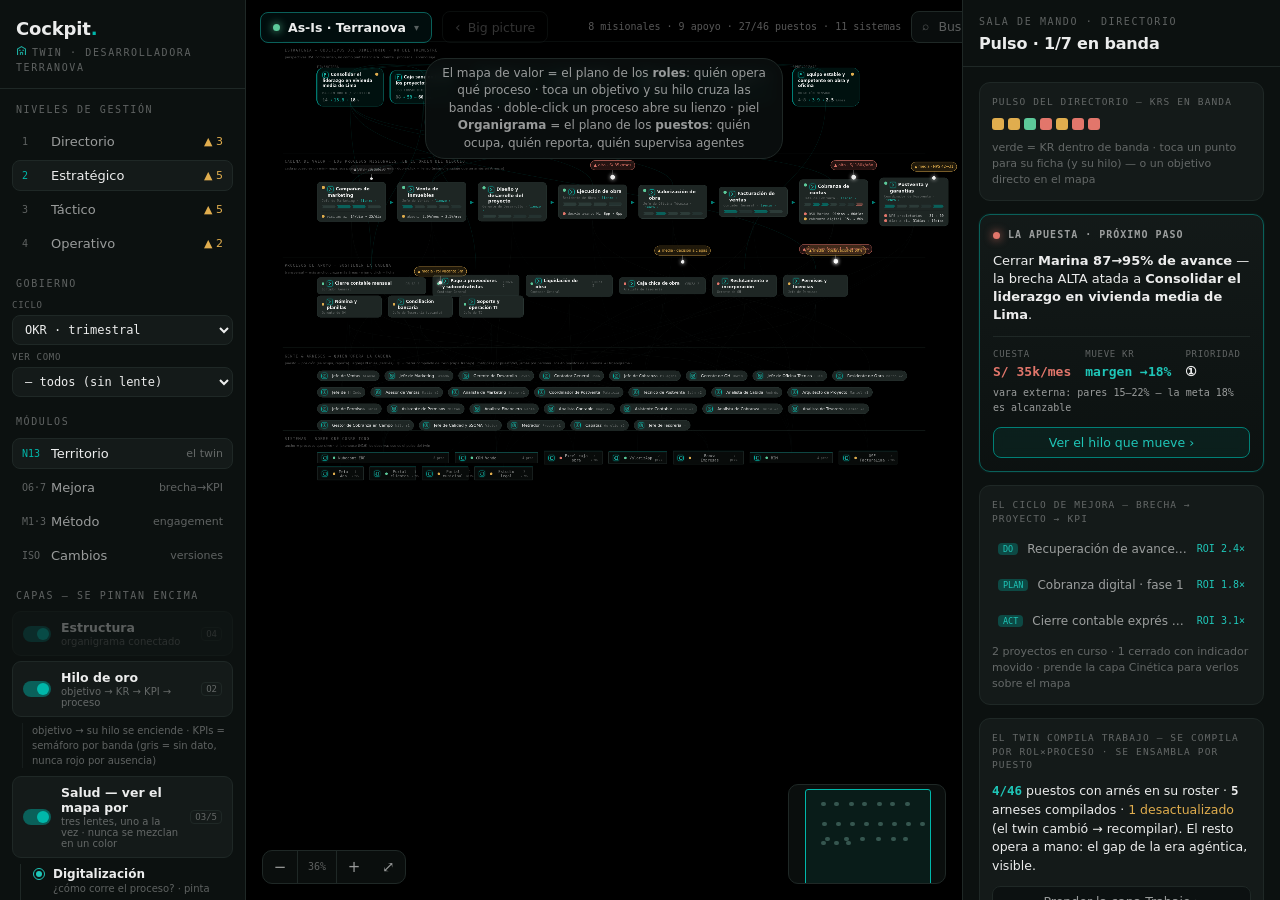
==== commit 5e59369a: "feat(metodo,schema): el nivel Directorio de primera clase — M55-M59 + D-24…D-30 + contrato de build " ====
--- a/docs/product/prototypes/twin-territorio-2026-07-20/index.html
+++ b/docs/product/prototypes/twin-territorio-2026-07-20/index.html
@@ -626,6 +626,113 @@
   #toast{ position:absolute; bottom:56px; left:50%; transform:translateX(-50%); background:var(--panel); border:1px solid var(--border); border-radius:8px; padding:8px 16px; font-size:12px; color:var(--tx-mut); opacity:0; transition:opacity .25s; pointer-events:none; z-index:60; max-width:72%; }
   #toast .tlink{ pointer-events:auto; color:var(--brand-hi); cursor:pointer; text-decoration:underline; text-underline-offset:2px; margin-left:6px; white-space:nowrap; }
   [data-acc].na2{ opacity:.38; cursor:not-allowed; }
+  /* ============================================================
+     v18 · SALA DEL DIRECTORIO — la agenda de la sesión como orden de la página
+     4 movimientos: ¿cómo nos fue? · ¿a dónde vamos? · ¿qué puede impedirlo? · ¿qué decidimos?
+     ============================================================ */
+  /* separador de movimiento — le da ritmo de agenda a la página (y hace escaneable el scroll) */
+  .secband{ display:flex; align-items:baseline; gap:10px; border-top:1px solid var(--border);
+    padding-top:11px; margin-top:4px; flex-wrap:wrap; }
+  .secband .n{ font-family:var(--font-mono); font-size:9px; letter-spacing:.14em; color:var(--brand-hi);
+    border:1px solid var(--teal-800); border-radius:999px; padding:2px 8px; text-transform:uppercase; flex:none; }
+  .secband h3{ font-family:var(--font-display); font-weight:700; font-size:16px; margin:0; letter-spacing:-.01em; }
+  .secband .q{ font-size:12px; color:var(--tx-mut); }
+  .secband .resp{ margin-left:auto; float:none; }
+  /* línea de equivalencias — el paralelismo con cualquier industria, visible pero quieto */
+  .paral{ font-size:10.5px; color:var(--tx-faint); line-height:1.45; margin-top:7px;
+    border-left:2px solid var(--border); padding-left:8px; }
+  .paral b{ color:var(--tx-mut); font-weight:600; }
+
+  /* ── movimiento 1 · el resultado del periodo ── */
+  .fintiles{ display:flex; gap:10px; flex-wrap:wrap; }
+  .ftile{ flex:1; min-width:172px; border:1px solid var(--border); border-radius:10px; padding:9px 11px;
+    background:var(--raised); display:flex; flex-direction:column; gap:3px; cursor:pointer;
+    text-align:left; color:var(--tx); border-top:2px solid var(--border); }
+  .ftile:hover{ border-color:#33443f; }
+  .ftile.est-verde{ border-top-color:var(--ok); } .ftile.est-ambar{ border-top-color:var(--warn); }
+  .ftile.est-rojo{ border-top-color:var(--crit); }
+  .ftile .flab{ font-family:var(--font-mono); font-size:8.5px; letter-spacing:.11em; text-transform:uppercase; color:var(--tx-faint); }
+  .ftile .fv{ font-family:var(--font-mono); font-size:20px; font-weight:600; line-height:1.1; }
+  .ftile .fv small{ font-size:10px; color:var(--tx-faint); font-weight:400; margin-left:3px; }
+  .ftile .fd{ font-family:var(--font-mono); font-size:10px; display:flex; gap:8px; flex-wrap:wrap; }
+  .ftile .fd .sep{ color:var(--tx-faint); }
+  .ftile .fy{ font-family:var(--font-mono); font-size:9px; color:var(--tx-faint); }
+  /* estado de cierre del dato — un número sin estado de cierre no es gobernable */
+  .cierrechip{ font-family:var(--font-mono); font-size:9px; letter-spacing:.06em; border-radius:999px;
+    padding:2px 8px; border:1px dashed var(--warn); color:var(--warn); white-space:nowrap; }
+  .cierrechip.cerrado{ border-color:var(--ok); color:var(--ok); }
+  .cierrechip.auditado{ border-style:solid; border-color:var(--ok); color:var(--ok); }
+
+  /* la caja — serie de 13 semanas contra el piso que el directorio fija */
+  .cajawrap{ display:flex; gap:14px; align-items:flex-start; flex-wrap:wrap; }
+  .cajanum{ display:flex; flex-direction:column; gap:2px; flex:none; }
+  .cajanum .big{ font-family:var(--font-mono); font-size:22px; font-weight:600; line-height:1.1; }
+  .cajanum .sm{ font-family:var(--font-mono); font-size:9.5px; color:var(--tx-faint); }
+  .cajasvg{ flex:1; min-width:230px; }
+  .resg{ display:flex; align-items:baseline; gap:8px; font-size:11.5px; padding:2px 0; }
+  .resg .rn{ flex:1; color:var(--tx-mut); }
+  .resg .rv{ font-family:var(--font-mono); font-size:11px; }
+  .resg .rl{ font-family:var(--font-mono); font-size:9px; color:var(--tx-faint); }
+
+  /* ── movimiento 2 · presupuesto (la mezcla hecha plata) ── */
+  .budg{ display:flex; flex-direction:column; gap:6px; margin-top:6px; }
+  .budgrow{ display:flex; align-items:center; gap:9px; font-size:11.5px; }
+  .budgrow .bn{ flex:0 0 108px; color:var(--tx-mut); }
+  .budgrow .bt{ flex:1; height:9px; background:var(--border); border-radius:3px; position:relative; overflow:hidden; }
+  .budgrow .bt i{ position:absolute; left:0; top:0; bottom:0; background:rgba(0,183,170,.55); }
+  .budgrow .bv{ font-family:var(--font-mono); font-size:9.5px; color:var(--tx-faint); flex:none; white-space:nowrap; }
+  .facrow{ display:flex; justify-content:space-between; gap:10px; font-size:11.5px; padding:1px 0; }
+  .facrow .fq{ color:var(--tx-mut); } .facrow .fv2{ font-family:var(--font-mono); font-size:11px; }
+
+  /* la apuesta que promete: prometido vs cobrado */
+  .cobr{ display:flex; align-items:center; gap:7px; font-family:var(--font-mono); font-size:9.5px; }
+  .cobr .bar{ flex:1; height:5px; background:var(--border); border-radius:3px; overflow:hidden; min-width:44px; }
+  .cobr .bar i{ display:block; height:100%; background:var(--ok); }
+  .cobr.nada .bar i{ background:var(--tx-faint); }
+
+  /* ── movimiento 3 · riesgos e inversiones ── */
+  .rgrow{ display:flex; align-items:flex-start; gap:8px; width:100%; padding:6px 7px; border-radius:8px;
+    background:none; border:none; text-align:left; color:var(--tx-mut); cursor:pointer; }
+  .rgrow:hover{ background:var(--raised2); color:var(--tx); }
+  .rgrow .lv{ font-family:var(--font-mono); font-size:8.5px; border:1px solid; border-radius:4px;
+    padding:1px 5px; flex:none; text-transform:uppercase; letter-spacing:.06em; }
+  .rgrow .rb{ flex:1; min-width:0; display:block; }
+  .rgrow .rt{ display:block; font-size:11.5px; line-height:1.3; color:var(--tx); }
+  .rgrow .rm{ display:block; font-family:var(--font-mono); font-size:9px; color:var(--tx-faint); margin-top:2px; }
+  .rgrow .tn{ font-family:var(--font-mono); font-size:9px; flex:none; white-space:nowrap; }
+
+  .invrow{ display:flex; align-items:center; gap:10px; width:100%; padding:7px 8px; border-radius:8px;
+    background:none; border:none; border-bottom:1px solid var(--border); text-align:left; color:var(--tx-mut); cursor:pointer; }
+  .invrow:hover{ background:var(--raised2); }
+  .invrow:last-child{ border-bottom:none; }
+  .invrow .in{ flex:0 0 176px; font-size:11.5px; color:var(--tx); line-height:1.25; }
+  .invrow .im{ flex:1; min-width:96px; display:flex; flex-direction:column; gap:2px; }
+  .invrow .im .lab{ font-family:var(--font-mono); font-size:8.5px; letter-spacing:.06em; color:var(--tx-faint); text-transform:uppercase; }
+  .invrow .im .tr{ height:7px; background:var(--border); border-radius:3px; position:relative; overflow:hidden; }
+  .invrow .im .tr i{ position:absolute; left:0; top:0; bottom:0; background:rgba(0,183,170,.55); }
+  .invrow .im .tr i.warn{ background:var(--warn); } .invrow .im .tr i.crit{ background:var(--crit); }
+  .invrow .im .tr u{ position:absolute; top:-2px; bottom:-2px; width:0; border-left:1px dashed var(--tx-mut); }
+  .invrow .im .vl{ font-family:var(--font-mono); font-size:9px; color:var(--tx-faint); }
+  .invrow .ie{ flex:0 0 104px; font-family:var(--font-mono); font-size:9.5px; text-align:right; }
+
+  /* ── movimiento 4 · acuerdos y acta ── */
+  .acurow{ display:flex; align-items:flex-start; gap:8px; width:100%; padding:6px 7px; border-radius:8px;
+    background:none; border:none; text-align:left; color:var(--tx-mut); cursor:pointer; }
+  .acurow:hover{ background:var(--raised2); }
+  .acurow .ae{ font-family:var(--font-mono); font-size:8.5px; border:1px solid; border-radius:4px;
+    padding:1px 5px; flex:none; white-space:nowrap; }
+  .acurow .ab{ flex:1; min-width:0; display:block; }
+  .acurow .at{ display:block; font-size:11.5px; line-height:1.3; color:var(--tx); }
+  .acurow .aq{ display:block; font-family:var(--font-mono); font-size:9px; color:var(--tx-faint); margin-top:2px; }
+  .actabar{ display:flex; align-items:center; gap:12px; flex-wrap:wrap; border:1px solid var(--teal-800);
+    border-radius:10px; padding:10px 12px; background:rgba(0,183,170,.04); }
+  .actabar .at2{ flex:1; min-width:260px; font-size:12px; color:var(--tx-mut); line-height:1.45; }
+  .actabar .btn{ flex:none; }
+
+  .cambio-row.warnrow{ border-left:2px solid var(--warn); }
+  /* la página del directorio es un documento: se recorre con la rueda, no se sobrevuela */
+  .pageview .scrollhint{ font-family:var(--font-mono); font-size:9px; letter-spacing:.1em;
+    text-transform:uppercase; color:var(--tx-faint); text-align:center; padding-top:2px; }
 </style>
 
 <div class="app" id="app">
@@ -768,6 +875,12 @@
   arnes:'<svg viewBox="0 0 14 14"><path d="M7 1.3 12 3.1v4c0 3-2.1 5-5 5.6-2.9-.6-5-2.6-5-5.6v-4z" fill="none" stroke-width="1.3" stroke-linejoin="round"/><path d="M4.7 7 6.3 8.6 9.3 5.4" fill="none" stroke-width="1.4" stroke-linecap="round" stroke-linejoin="round"/></svg>',
   respaldo:'<svg viewBox="0 0 14 14"><path d="M7 3.2C5.8 2.2 4 2 2.2 2v9.3c1.8 0 3.6.2 4.8 1.2 1.2-1 3-1.2 4.8-1.2V2C10 2 8.2 2.2 7 3.2z" fill="none" stroke-width="1.2" stroke-linejoin="round"/><path d="M7 3.2v9.3" fill="none" stroke-width="1.1"/></svg>',
 };
+/* v18 · tipos del gobierno del directorio. Un pictograma nuevo (el dinero) y el resto REUSA el
+   ícono del tipo con el que comparte semántica — mismo criterio M13: la forma dice el tipo, el
+   color jamás (un acento, PRENTER). Cierra la regla "ícono en el header de TODA ficha" (decisión 24). */
+TICO.dinero='<svg viewBox="0 0 14 14"><rect x="1" y="3.2" width="12" height="7.6" rx="1.4" fill="none" stroke-width="1.3"/><circle class="fl" cx="7" cy="7" r="1.9"/><path d="M3.1 7h.8M10.1 7h.8" stroke-width="1.2" stroke-linecap="round"/></svg>';
+TICO.cifra=TICO.dinero; TICO.caja=TICO.dinero; TICO.presupuesto=TICO.dinero;
+TICO.riesgo=TICO.brecha; TICO.inversion=TICO.proyecto; TICO.acuerdo=TICO.respaldo; TICO.alcance=TICO.respaldo;
 const tbadge=(tipo,title)=>`<span class="tbadge" title="${title}">${TICO[tipo]}</span>`;
 const iico=(tipo,title)=>`<span class="eg-ico" title="${title}">${TICO[tipo]}</span>`;
 const confCol=c=>({alta:S.ok,media:S.warn,baja:S.crit}[c]||'var(--tx-faint)');
@@ -1441,6 +1554,213 @@
 ];
 
 /* ============================================================
+   v18 · GOBIERNO DEL DIRECTORIO — resultado · caja · presupuesto · riesgos ·
+   acuerdos · inversiones · alcance contable
+   ============================================================
+   Por qué existe: el nivel 1 gobernaba la EJECUCIÓN de la estrategia (apuestas, alertas,
+   portafolio) — la segunda mitad de una agenda de directorio. Faltaba la primera: plata,
+   caja, presupuesto y acuerdos. Auditoría 2026-07-29 (H1-H12 del tablero `dossier/07`).
+
+   Doctrina (bloque C): Cockpit NO reexpresa los estados financieros. Los LEE del sistema
+   contable con su estado de cierre y su procedencia, y los baja al twin. El juego completo,
+   las notas y el dictamen viven en el sistema contable y en el auditor — acá vive el PUENTE
+   entre el número del libro y la operación que lo produce (`DATA.puente`).
+
+   Generalidad: toda estructura de acá es agnóstica de industria. Lo que cambia entre rubros
+   es el CONTENIDO de las filas, jamás las preguntas — cada panel lo declara en su línea de
+   equivalencias (`.paral`). */
+
+/* ---- 1 · EL RESULTADO DEL PERIODO — leído del sistema contable, jamás reexpresado ---- */
+DATA.periodo={
+  nm:'Julio 2026', ciclo:'mes 7 de 12', cierre:'preliminar',   // preliminar → cerrado → auditado
+  marco:'NIIF para PYMES',            // marco de reporte declarado de la empresa (config, no supuesto)
+  moneda:'S/', fuente:'Nubecont ERP · cierre contable del mes', conf:'media',
+  cierra:'el cierre definitivo se firma el día 12',
+  auditor:{ estado:'Estados financieros 2025 auditados · opinión sin salvedades',
+            hallazgos:2, nota:'2 hallazgos de control interno abiertos — viven como brechas del twin' },
+  /* dir: 1 = más es mejor · -1 = menos es mejor. La variación se DERIVA al leer, jamás se guarda. */
+  cifras:[
+    {id:'f-ing', nm:'Ingresos',          v:5.8,  plan:6.4,  ant:5.1,  ytd:41.2, ytdPlan:44.8, u:'S/ M',  dec:1, dir:1,
+     que:'lo que la empresa facturó en el mes', ref:{proc:'p-vta'},
+     porque:'7 unidades entregadas contra 9 del plan — la entrega de Marina se corrió'},
+    {id:'f-mar', nm:'Margen bruto',      v:15.8, plan:17.0, ant:14.2, ytd:15.4, ytdPlan:17.0, u:'%',     dec:1, dir:1,
+     que:'cuánto queda de cada sol vendido, antes de gastos', ref:{obj:'o-lid'},
+     porque:'el sobrecosto de Marina se come 1.2 puntos'},
+    {id:'f-gas', nm:'Gasto operativo',   v:0.62, plan:0.58, ant:0.59, ytd:4.31, ytdPlan:4.06, u:'S/ M',  dec:2, dir:-1,
+     que:'lo que cuesta sostener la operación', ref:{area:'a-ger'},
+     porque:'horas extra en obra y asesoría legal por permisos'},
+    {id:'f-res', nm:'Resultado del mes', v:0.30, plan:0.51, ant:0.14, ytd:2.10, ytdPlan:3.42, u:'S/ M',  dec:2, dir:1,
+     que:'lo que quedó, después de todo', ref:{obj:'o-lid'},
+     porque:'menos ingreso y más gasto: la brecha viene de los dos lados'},
+    {id:'f-caj', nm:'Caja al cierre',    v:2.1,  plan:3.4,  ant:2.8,  ytd:2.1,  ytdPlan:3.4,  u:'S/ M',  dec:1, dir:1,
+     que:'cuánto dinero disponible quedó', ref:{obj:'o-caja'},
+     porque:'la cobranza de Marina (91 días) es la fuga — es la apuesta de caja'},
+    {id:'f-deu', nm:'Deuda neta',        v:12.4, plan:11.0, ant:10.2, ytd:12.4, ytdPlan:11.0, u:'S/ M',  dec:1, dir:-1,
+     que:'lo que se debe, menos lo que hay en caja', ref:{},
+     porque:'se giró más línea para sostener obra mientras la cobranza no entra'},
+  ]};
+
+/* ---- 2 · LA CAJA — el tema de directorio que ninguna cifra de resultado responde ---- */
+DATA.caja={
+  saldo:2.1, u:'S/ M', piso:1.0, pisoFijado:false,   // el piso es una VARA que el directorio firma
+  semanas:[2.1,1.9,1.7,1.8,1.4,1.1,0.85,1.0,1.3,1.6,1.4,1.2,1.5],
+  hito:{sem:7, nm:'valorización de obra de Marina — S/ 1.4M'},
+  lineas:{disponible:3.0, usado:1.2},
+  resguardos:[
+    {nm:'Deuda sobre patrimonio', lim:'no más de 1.8×', v:'1.62×', holgura:'ajustada', est:'ambar'},
+    {nm:'Cobertura de intereses', lim:'al menos 2.5×',  v:'3.10×', holgura:'holgada',  est:'verde'},
+  ],
+  fuente:'Nubecont ERP + posición bancaria · proyección de Tesorería',
+  conf:'baja', confPorque:'la jefatura de Tesorería está vacante hace 5 meses — nadie firma esta proyección',
+  refConf:{area:'a-tes'}};
+
+/* ---- 3 · EL PRESUPUESTO — la mezcla de ambición hecha plata (sin esto no hay gobierno) ---- */
+DATA.presupuesto={ anio:2026, u:'S/ M', total:6.0, estado:'por aprobar', aprobado:false,
+  bolsas:[
+    {b:'operar',      nm:'operar el hoy',      asignado:4.2, comprometido:3.61},
+    {b:'expandir',    nm:'expandir',           asignado:1.5, comprometido:1.12},
+    {b:'transformar', nm:'apostar al futuro',  asignado:0.3, comprometido:0.06},
+  ],
+  fuente:'propuesta del CFO sobre el cierre del año anterior', conf:'media'};
+
+/* ---- 4 · LAS FACULTADES — qué monto obliga a que decida el directorio (no la gerencia) ---- */
+DATA.facultades={ nota:'sobre estos montos decide el directorio; debajo, la gerencia — y queda en el historial',
+  umbrales:[ {q:'Inversión nueva', v:'S/ 500k'}, {q:'Endeudamiento', v:'S/ 1.0M'},
+             {q:'Contrato con un tercero', v:'S/ 300k'}, {q:'Venta de un activo', v:'cualquier monto'} ]};
+
+/* ---- 5 · EL REGISTRO DE RIESGOS — el apetito ya existía; le faltaba la contraparte ---- */
+DATA.apetito.operacion='media'; DATA.apetito.cumplimiento='baja'; DATA.apetito.personas='media';
+CATNM.operacion='operación'; CATNM.cumplimiento='cumplimiento'; CATNM.personas='personas';
+DATA.riesgos=[
+  {id:'r-caj', nm:'La caja no alcanza para el hito de obra de setiembre', cat:'liquidez',
+   prob:'media', imp:'alto', tend:'sube', dueno:'CFO',
+   mitig:'La apuesta de caja + ampliar la línea de capital de trabajo',
+   ref:{ap:'ap-caja', g:'g-dso'}, fuente:'proyección de caja a 13 semanas', conf:'media'},
+  {id:'r-ent', nm:'Entregar Marina tarde: penalidades y daño de marca', cat:'reputacion',
+   prob:'media', imp:'alto', tend:'estable', dueno:'Gerente de Construcción',
+   mitig:'Plan de recuperación de avance con corte quincenal',
+   ref:{g:'g-avc', inv:'iv-mar'}, fuente:'corte de obra vs cronograma comprometido', conf:'alta'},
+  {id:'r-lic', nm:'Las licencias que no salen frenan el arranque de Centro Sur', cat:'cumplimiento',
+   prob:'alta', imp:'alto', tend:'estable', dueno:'Gerente de Desarrollo',
+   mitig:'Sin mitigación comprometida — el proceso tarda ~85 días y no se gestiona por distrito',
+   ref:{proc:'p-perm', inv:'iv-cen'}, fuente:'tiempos del proceso de permisos (M1)', conf:'media'},
+  {id:'r-dep', nm:'Una sola persona sostiene todos los permisos', cat:'operacion',
+   prob:'alta', imp:'medio', tend:'estable', dueno:'Gerente de Desarrollo',
+   mitig:'Escribir el procedimiento y formar un segundo ocupante',
+   ref:{g:'g-dep'}, fuente:'levantamiento del proceso (M1)', conf:'alta'},
+  {id:'r-dat', nm:'Se decide con números de caja que nadie firma', cat:'operacion',
+   prob:'alta', imp:'alto', tend:'sube', dueno:'CFO',
+   mitig:'Cubrir la jefatura de Tesorería — acuerdo vencido hace 2 sesiones',
+   ref:{area:'a-tes'}, fuente:'vacante confirmada en la nómina', conf:'alta'},
+  {id:'r-per', nm:'La rotación en obra está por encima de lo tolerado', cat:'personas',
+   prob:'media', imp:'medio', tend:'baja', dueno:'Gerente de Gestión Humana',
+   mitig:'Plan de retención de cuadrillas clave (en el objetivo del ciclo)',
+   ref:{obj:'o-eq'}, fuente:'nómina · altas y bajas mensuales', conf:'alta'},
+];
+
+/* ---- 6 · LOS ACUERDOS — el punto que abre TODA sesión de directorio: qué se acordó y quién respondió ---- */
+DATA.acuerdos=[
+  {id:'ac-38', nm:'Presentar el plan de recuperación de Marina con corte quincenal',
+   quien:'Gerente de Construcción', sesion:'junio', plazo:'sesión de julio', estado:'cumplido', ref:{pm:'pm-mar'}},
+  {id:'ac-39', nm:'Traer el caso de la cobranza digital con retorno y tope de gasto',
+   quien:'CFO', sesion:'junio', plazo:'sesión de julio', estado:'cumplido', ref:{pm:'pm-cob'}},
+  {id:'ac-40', nm:'Revisar con el contador cómo se está valorizando lo construido de Marina',
+   quien:'CFO', sesion:'junio', plazo:'sesión de julio', estado:'en curso', ref:{inv:'iv-mar'},
+   nota:'el avance real (87%) va detrás del declarado (95%): si el libro registra el declarado, el valor de lo construido está inflado'},
+  {id:'ac-41', nm:'Cubrir la jefatura de Tesorería',
+   quien:'Gerente de Gestión Humana', sesion:'mayo', plazo:'sesión de junio', estado:'vencido', ref:{area:'a-tes'},
+   nota:'2 sesiones vencido — y es la firma que falta en la proyección de caja'},
+  {id:'ac-42', nm:'Fijar el apetito de riesgo de expansión',
+   quien:'Directorio', sesion:'junio', plazo:'sesión de julio', estado:'pendiente', ref:{acc:'fijar-apetito'}},
+];
+
+/* ---- 7 · LAS INVERSIONES EN CURSO — avance real × gasto contra presupuesto × ya comprometido ---- */
+DATA.inversiones=[
+  {id:'iv-mar', nm:'Marina — etapa 2', u:'S/ M',
+   avance:87, avanceDecl:95, gasto:14.2, presu:15.5, compro:22.4, meta:31.0,
+   entrega:'dic-2026', entregaComp:'oct-2026', margen:12.4, margenPlan:16,
+   ref:{g:'g-avc', pm:'pm-mar'}, fuente:'corte de obra + valorización (ValorizApp)', conf:'alta'},
+  {id:'iv-hor', nm:'Los Horizontes — etapa 1', u:'S/ M',
+   avance:34, avanceDecl:34, gasto:5.1, presu:16.0, compro:9.8, meta:28.0,
+   entrega:'jun-2027', entregaComp:'jun-2027', margen:17.1, margenPlan:17,
+   ref:{}, fuente:'corte de obra + valorización (ValorizApp)', conf:'alta'},
+  {id:'iv-cen', nm:'Centro Sur — terreno y licencias', u:'S/ M',
+   avance:8, avanceDecl:8, gasto:1.9, presu:2.4, compro:0, meta:34.0,
+   entrega:'sin fecha', entregaComp:'mar-2027', margen:null, margenPlan:18,
+   ref:{proc:'p-perm'}, fuente:'expediente municipal + contrato de compra', conf:'media',
+   nota:'no arranca hasta que salga la licencia — el proceso de permisos tarda ~85 días'},
+];
+
+/* ---- 8 · EL PUENTE — dónde el número del libro toca la operación (bloque C: enlazar, no reexpresar) ---- */
+DATA.puente=[
+  {q:'Cuándo se reconoce el ingreso', op:'las entregas y el avance de obra', ref:{inv:'iv-mar'},
+   norma:'NIIF 15 — Ingresos de contratos con clientes',
+   otras:'en manufactura = la entrega del pedido · en servicios = las horas o los hitos entregados'},
+  {q:'Cuánto se provisiona por cobranza dudosa', op:'la mora y los días de cobranza', ref:{g:'g-dso'},
+   norma:'NIIF 9 — pérdida crediticia esperada',
+   otras:'igual en toda industria que vende a crédito'},
+  {q:'Cuánto vale lo que está a medio construir', op:'el avance REAL, no el declarado', ref:{g:'g-avc'},
+   norma:'NIC 2 · costos de contratos — inventario y obra en curso',
+   otras:'en manufactura = producto en proceso · en servicios = trabajo no facturado'},
+  {q:'Qué contingencias se registran', op:'litigios, penalidades por entrega tardía, licencias', ref:{proc:'p-perm'},
+   norma:'NIC 37 — provisiones, pasivos y activos contingentes',
+   otras:'en toda industria: juicios, garantías, multas regulatorias'},
+  {q:'Qué arrendamientos entran al balance', op:'contratos de terreno, oficinas y equipos', ref:{},
+   norma:'NIIF 16 — arrendamientos',
+   otras:'en retail = los locales · en transporte = la flota'},
+  {q:'Qué operaciones con vinculadas se revelan', op:'gobierno y partes relacionadas', ref:{},
+   norma:'NIC 24 — información a revelar sobre partes relacionadas',
+   otras:'en toda empresa con accionistas o empresas hermanas'},
+];
+
+/* ---- 9 · VALOR COBRADO — la apuesta promete plata; acá se COBRA (o se dice que aún no) ----
+   El twin acusa a otros de "indicador sin ancla de valor"; una apuesta que promete y nunca
+   rinde comete lo mismo en el nivel más alto. `cobrado` se escribe contra el cierre contable
+   y lo verifica finanzas (acción `verificar-beneficios`) — jamás lo declara quien apostó. */
+(function(){ const C={
+  'ap-lid': {v:0.42, u:'S/ M/año', pct:14, estado:'parcial', al:'julio 2026',
+             nota:'el margen subió 14.2 → 15.8% — 1.6 de los 4 puntos prometidos',
+             fuente:'cierre contable · margen por proyecto', conf:'media', verif:'CFO · julio'},
+  'ap-caja':{v:1.1, u:'S/ M', pct:18, estado:'parcial', al:'julio 2026',
+             nota:'el DSO consolidado bajó 88 → 58 días, pero Marina (91) sigue sin entrar',
+             fuente:'serie de cobranza del ERP', conf:'alta', verif:'CFO · julio'},
+  'ap-mar': {v:0, u:'S/ M', pct:0, estado:'sin cobrar', al:'julio 2026',
+             nota:'el stock sigue parado: 24 unidades sin rotar — la apuesta no ha devuelto nada aún',
+             fuente:'inventario comercial', conf:'alta', verif:'pendiente'},
+  'ap-cob': {v:null, u:'', pct:0, estado:'aún no aplica', al:'—',
+             nota:'la apuesta todavía no está sellada — no hay nada que cobrar',
+             fuente:'—', conf:'—', verif:'—'} };
+  DATA.apuestas.forEach(a=>{ a.valor.cobrado=C[a.id]||null; }); })();
+
+/* ============================================================
+   HELPERS DERIVADOS — todo se computa AL LEER, jamás se guarda
+   ============================================================ */
+/* variación contra una referencia, con el signo interpretado por `dir` (más es mejor / menos es mejor) */
+function varia(v,ref,dir){ if(ref==null||!ref) return null;
+  const d=(v-ref)/Math.abs(ref)*100, b=d*dir;
+  return {pct:d, buena:b>=-2, est:b>=-2?'verde':b>=-10?'ambar':'rojo'}; }
+const fmtN=(v,dec)=>v==null?'—':v.toFixed(dec==null?1:dec);
+const fmtPct=d=>(d>0?'+':'')+d.toFixed(1)+'%';
+/* nivel del riesgo = probabilidad × impacto (matriz 3×3 clásica, derivada — nunca declarada) */
+const NIV={baja:1,bajo:1,media:2,medio:2,alta:3,alto:3};
+function nivelRiesgo(r){ const s=NIV[r.prob]*NIV[r.imp];
+  return s>=6?{t:'alto',c:'var(--crit)',est:'rojo'}:s>=3?{t:'medio',c:'var(--warn)',est:'ambar'}:{t:'bajo',c:'var(--ok)',est:'verde'}; }
+/* el riesgo contra la vara: mismo motor que `contraste()` de la apuesta, aplicado al registro */
+function riesgoVsApetito(r){ const raw=DATA.apetito[r.cat]||'', n=nivelRiesgo(r);
+  if(/sin definir/.test(raw)||!(raw.split(' ')[0] in NIVR)) return {t:`apetito de ${CATNM[r.cat]} sin definir — fíjalo ⚠`, c:'var(--warn)'};
+  const ap=raw.split(' ')[0], d=NIVR[n.t]-NIVR[ap];
+  return d>0? {t:`por encima del apetito de ${CATNM[r.cat]} (${ap})`, c:'var(--crit)'}
+     : d===0? {t:`al límite del apetito de ${CATNM[r.cat]} (${ap})`, c:'var(--warn)'}
+     : {t:`dentro del apetito de ${CATNM[r.cat]} (${ap})`, c:'var(--tx-mut)'}; }
+const TEND={sube:'▲ empeora', baja:'▼ mejora', estable:'= estable'};
+const ACUC={cumplido:'var(--ok)', 'en curso':'var(--brand-hi)', pendiente:'var(--warn)', vencido:'var(--crit)'};
+/* semanas de caja por debajo del piso que el directorio fijó — la señal, derivada de la serie */
+function cajaBajoPiso(){ return DATA.caja.semanas.filter(v=>v<DATA.caja.piso).length; }
+/* desvío entre el avance REAL y el declarado: el input de si lo construido está bien valorizado */
+const desvioAvance=iv=>iv.avanceDecl-iv.avance;
+/* cuánto del presupuesto de la bolsa está comprometido (0-1) */
+const usoBolsa=b=>b.asignado?Math.min(1,b.comprometido/b.asignado):0;
+/* ============================================================
    ENGINE
    ============================================================ */
 const world=document.getElementById('world'), stage=document.getElementById('stage');
@@ -1542,6 +1862,16 @@
   'convocar-cuentas':[4,'directa','convocó rendición de cuentas'],
   'fijar-apetito':[4,'gestión-de-cambios','fijó el apetito de riesgo'],
   'fijar-mezcla':[4,'gestión-de-cambios','fijó la mezcla de ambición del año'],
+  /* v18 · las decisiones REALES de un directorio — plata, riesgo y acuerdos.
+     Antes la bandeja sólo configuraba el propio modelo (apetito, mezcla, sello): en régimen
+     esa bandeja queda vacía y el directorio no tiene nada que firmar. */
+  'aprobar-presupuesto':[4,'gestión-de-cambios','aprobó el presupuesto del año'],
+  'aprobar-inversion':[4,'gestión-de-cambios','aprobó una inversión sobre el umbral'],
+  'aprobar-endeudamiento':[4,'gestión-de-cambios','aprobó tomar deuda sobre el umbral'],
+  'fijar-piso-caja':[4,'gestión-de-cambios','fijó el piso de caja'],
+  'asignar-riesgo':[4,'revisión-dueño','asignó responsable y mitigación a un riesgo'],
+  'comprometer-acuerdo':[3,'revisión-dueño','comprometió un acuerdo del directorio'],
+  'cerrar-acta':[4,'directa','cerró la sesión y generó el acta'],
 };
 const RANGO={'':99, dir:4, ger:3, jefe:2, ana:1};
 const NIVAUT={4:'Dirección',3:'Estratégico',2:'Táctico',1:'Operativo'};
@@ -1565,7 +1895,7 @@
 }
 /* ===== v14.3 · capa RESPALDO DEL MÉTODO — cada panel cita la metodología que lo sostiene =====
    Espejo del `met:` que ya llevan el schema (222 campos) y los pasos del proceso: el panel declara
-   sus fuentes igual que todo lo demás. SSoT real = sistema/metodo/methodologies.yaml (54 cartas).
+   sus fuentes igual que todo lo demás. SSoT real = sistema/metodo/methodologies.yaml (59 cartas).
    En superficie: nombre común de la fuente (cero jerga). El código M-NN = procedencia, SOLO en la ficha. */
 const RESPALDO={
   'dir-varas':{ cita:'apetito · ambición', t:'Las varas del directorio', items:[
@@ -1594,6 +1924,43 @@
     {f:'Madurez del sistema de gestión (ISO 9004)', uso:'autoevaluación 1-5 por dimensión (liderazgo · estrategia · recursos · procesos · mejora): dónde estás vs dónde quieres estar. El nivel se DERIVA de evidencia con su confianza — jamás se declara a mano.', m:'M47'},
     {f:'COBIT — arbitraje de escaleras', uso:'el mapa por nodo se pinta con la escalera de gobierno/TI; esta gradúa el sistema de gestión completo (finanzas y personas incluidas) — dos varas, cada una en su cancha.', m:'M15'},
     {f:'Frontera persona ↔ twin', uso:'la madurez de "personas" se agrega por rol y área — jamás evaluación de una persona nombrada.', m:'M40'} ]},
+  /* — v18: los panels de gobierno del directorio (resultado · caja · presupuesto · riesgos ·
+       acuerdos · inversiones). Donde el catálogo AÚN no tiene carta, se declara en `gap` — el
+       panel cita lo que puede y confiesa lo que le falta, jamás inventa una fuente. */
+  'dir-resultado':{ cita:'revisión por la dirección · valor', t:'El resultado del periodo', items:[
+    {f:'ISO 9001 — revisión por la dirección (§9.3)', uso:'la sesión arranca por el desempeño del periodo contra lo planificado: es una entrada obligatoria de la revisión, no un anexo.', m:'M16'},
+    {f:'FinOps — valor cuantificado', uso:'las cifras se leen en dinero y contra una referencia (plan y año anterior); una cifra sin referencia no gobierna nada.', m:'M22'},
+    {f:'Procedencia del dato', uso:'toda cifra declara su fuente, su confianza y su ESTADO DE CIERRE (preliminar · cerrado · auditado). Un número preliminar se muestra preliminar — jamás se pinta como cerrado.', m:'M23'},
+    {f:'Reporte financiero como fuente — el marco contable', uso:'el marco que la empresa DECLARA fija qué significan sus cifras y su ciclo de cierre; Cockpit las LEE y las baja al proceso que las produce. No arma los estados financieros, no corre el cierre, no emite opinión: enlaza y cita.', m:'M55'} ],
+    gap:'La carta ya existe (ingesta 2026-07-29). Lo que falta es la CONEXIÓN: hoy las cifras son dato canned del mockup; en la app entran por lectura del sistema contable con su estado de cierre (entidad `periodo`, ficha D-26).' },
+  'dir-caja':{ cita:'liquidez · valor', t:'La caja', items:[
+    {f:'FinOps — valor cuantificado', uso:'la caja es el único número que no admite adjetivos: saldo, proyección, líneas disponibles y deuda, en dinero.', m:'M22'},
+    {f:'Procedencia del dato', uso:'la proyección declara quién la firma; acá NADIE la firma (jefatura vacante) y por eso su confianza es baja — la ausencia se muestra, no se maquilla.', m:'M23'},
+    {f:'Liquidez — proyección de caja y límites del financiamiento', uso:'solvencia no es lo mismo que resultado: una empresa con margen puede quedarse sin caja, y se ve semanas antes mirando hacia adelante. El piso lo firma la gobernanza; romper un límite del banco puede obligar a pagar la deuda por adelantado.', m:'M56'} ],
+    gap:'La carta ya existe (ingesta 2026-07-29) y la entidad también (ficha D-27). Falta el conector real al banco y al sistema contable: hoy la serie es dato canned.' },
+  'dir-presupuesto':{ cita:'bolsas · valor', t:'El presupuesto y las facultades', items:[
+    {f:'Portafolio de ambición (70/20/10)', uso:'la mezcla deja de ser un porcentaje abstracto: cada bolsa lleva plata asignada y plata comprometida. La mezcla ES el apetito hecho asignación — acá se ve en dinero.', m:'M54'},
+    {f:'FinOps — valor cuantificado', uso:'lo comprometido contra lo asignado, por bolsa: se ve dónde se está gastando el futuro que se prometió comprar.', m:'M22'},
+    {f:'Matriz de responsabilidades (RACI) — autoridad', uso:'los umbrales de facultades declaran qué monto obliga a que decida el directorio y qué queda en la gerencia.', m:'M25'},
+    {f:'Presupuesto y control presupuestario', uso:'la mezcla en porcentaje es una intención; con plata asignada y comprometida por bolsa es una decisión con firma y con saldo. El futuro se compra cuando el dinero se compromete.', m:'M57'} ],
+    gap:'Carta y entidades ya existen (fichas D-28 presupuesto · D-25 facultades en config_gobierno). Falta que el compromiso se descuente de verdad al sellar una apuesta o aprobar un proyecto — hoy los importes son canned.' },
+  'dir-riesgos':{ cita:'ISO 31000', t:'Los riesgos', items:[
+    {f:'Apetito de riesgo por categoría (ISO 31000 / COSO)', uso:'el apetito ya era la vara; el registro es la contraparte que faltaba: cada riesgo se contrasta contra el apetito de SU categoría — "por encima del apetito" es una derivación, no una opinión.', m:'M52'},
+    {f:'ISO 9001 — riesgos y oportunidades (§6.1)', uso:'el riesgo vive pegado al proceso, la brecha o el área que lo produce: se navega al twin, no a un anexo suelto.', m:'M16'},
+    {f:'Procedencia del dato', uso:'cada riesgo declara de dónde sale su evidencia y con qué confianza.', m:'M23'} ],
+    gap:'La carta de apetito ya incorpora el REGISTRO (ingesta 2026-07-29) y la entidad `riesgo` existe (ficha D-24). Tensión abierta: el rol declarado de la carta sigue siendo "horizonte" (fuera del MVP) mientras el nivel 1 ya lo muestra como superficie de primera clase — la promoción espera firma del operador.' },
+  'dir-acuerdos':{ cita:'ISO 9001 §9.3 · RACI', t:'Los acuerdos de la sesión anterior', items:[
+    {f:'ISO 9001 — revisión por la dirección (§9.3)', uso:'el seguimiento de lo acordado en la revisión anterior es entrada obligatoria de la siguiente: es el punto que abre toda sesión.', m:'M16'},
+    {f:'Matriz de responsabilidades (RACI)', uso:'un acuerdo sin responsable y sin plazo no es un acuerdo: es una conversación.', m:'M25'},
+    {f:'ISO 9001 — registros', uso:'la sesión cierra generando el acta, y el acta queda versionada como cualquier otro dato del twin.', m:'M16'},
+    {f:'Gobierno de la sesión — acuerdos, acta y facultades', uso:'la sesión es una entidad con entradas y salidas; el acuerdo lleva responsable y plazo; el acta se genera de lo decidido. Y el umbral por monto es lo que hace que la bandeja de decisiones no se vacíe nunca.', m:'M58'} ],
+    gap:'Carta y entidades ya existen (`sesion` + `acuerdo`, ficha D-25). Lo que el twin NO hace ni hará: reemplazar la formalidad societaria de cada país (firmas, legalización, registro) — genera el acta de gestión y su traza.' },
+  'dir-inversiones':{ cita:'portafolio · valor', t:'Las inversiones en curso', items:[
+    {f:'P3M3 — madurez de portafolio, programas y proyectos', uso:'la inversión grande se gobierna como portafolio: avance, gasto contra presupuesto y compromiso, en una sola fila comparable entre inversiones.', m:'M50'},
+    {f:'FinOps — valor cuantificado', uso:'las tres varas van en dinero (gasto · comprometido · margen proyectado contra plan), no en semáforos de sensación.', m:'M22'},
+    {f:'Procedencia del dato', uso:'el avance DECLARADO y el avance REAL se muestran por separado: la diferencia entre ambos es exactamente lo que hace que lo construido quede mal valorizado en el libro.', m:'M23'},
+    {f:'Valor ganado — el portafolio de inversiones', uso:'comparar el gasto contra el avance FÍSICO (no contra el calendario) muestra el sobrecosto antes de que llegue al resultado. La inversión de capital no es un proyecto de mejora: cierra con un activo entregado y su margen, no con un indicador movido.', m:'M59'} ],
+    gap:'Carta y entidad ya existen (ficha D-29). En el MVP se guardan las cinco varas comparables, no los índices completos de valor ganado; cliente sin inversiones grandes: la banda no se dibuja.' },
   'bandeja':{ cita:'ISO 9001', t:'Espera tu decisión', items:[
     {f:'ISO 9001 — gestión de cambios', uso:'toda decisión que cambia la organización pasa por su aprobación y queda registrada en el historial.', m:'M16'},
     {f:'Matriz de responsabilidades (RACI) — autoridad', uso:'quién firma cada decisión está declarado por nivel: nada espera a la persona equivocada.', m:'M25'} ]},
@@ -1707,7 +2074,7 @@
     {f:'Procedencia del dato', uso:'el historial es la traza que hace auditable cada cambio del twin.', m:'M23'} ]},
   /* — v14.5: respaldo DENTRO de las fichas de entidad (pie automático en openDrawer, por tipo) */
   'ent-empresa':{ cita:'ontología del twin', t:'Empresa — el twin completo', items:[
-    {f:'Ontología del twin — semántica + acción', uso:'las 13 entidades y sus relaciones son una gramática declarada; cada cosa que ves es una instancia con su ficha.', m:'M32'},
+    {f:'Ontología del twin — semántica + acción', uso:'las 20 entidades y sus relaciones son una gramática declarada; cada cosa que ves es una instancia con su ficha.', m:'M32'},
     {f:'ISO 9001 — la organización y su contexto', uso:'la empresa como sistema: procesos, roles, objetivos y su mejora, bajo un mismo vocabulario.', m:'M16'} ]},
   'ent-objetivo':{ cita:'OKR · BSC', t:'Objetivo', items:[
     {f:'OKR — objetivos con meta del trimestre', uso:'el objetivo carga su meta del ciclo (de → a); el semáforo se lee contra esa banda.', m:'M21'},
@@ -1750,7 +2117,10 @@
 const RESP_TIPO={ empresa:'ent-empresa', objetivo:'ent-objetivo', kpi:'ent-kpi', proceso:'ent-proceso',
   actividad:'ent-actividad', area:'ent-area', puesto:'ent-puesto', rol:'ent-rol', persona:'ent-persona',
   sistema:'z0-sistemas', brecha:'ent-brecha', capability:'ent-capability', proyecto:'mej-proyectos',
-  idea:'ideas', apuesta:'dir-apuestas', arnes:'sala-trabajo' };
+  idea:'ideas', apuesta:'dir-apuestas', arnes:'sala-trabajo',
+  /* v18 · gobierno del directorio */
+  cifra:'dir-resultado', alcance:'dir-resultado', caja:'dir-caja', presupuesto:'dir-presupuesto',
+  riesgo:'dir-riesgos', acuerdo:'dir-acuerdos', inversion:'dir-inversiones' };
 /* v14.4: aplica en TODO el twin; onclick inline = funciona también en el lienzo ($nodes) sin wireLinks */
 function respBadge(id){ const r=RESPALDO[id]; if(!r||!state.capas.has('respaldo')) return '';
   return `<button class="resp" data-resp="${id}" onclick="event.stopPropagation();openRespaldo('${id}')" title="Respaldo del método: ${r.items.map(i=>i.f).join(' · ')} — clic = la ficha">§ ${r.cita}</button>`; }
@@ -1760,7 +2130,7 @@
     + r.items.map(i=>`<div class="dgroup"><div class="gt">${i.f}<span class="mono" style="float:right;font-weight:400;font-size:9px;color:var(--tx-faint)">${i.m}</span></div>
         <div style="font-size:12px;color:var(--tx-mut);line-height:1.5">${i.uso}</div></div>`).join('')
     + (r.gap?`<div class="dgroup"><div class="gt" style="color:var(--warn)">Donde el respaldo aún es horizonte</div><div style="font-size:12px;color:var(--tx-mut);line-height:1.5">${r.gap}</div></div>`:'')
-    + `<div style="font-size:11px;color:var(--tx-faint);border-top:1px solid var(--border);padding-top:8px;margin-top:4px">El método es dato versionado (54 cartas) — la misma fuente que respalda cada campo del twin y cada paso del engagement. <span class="plnk" onclick="state.mod='metodo';state.insp='home';render()">Ver la trazabilidad completa — módulo Método ›</span></div>`); }
+    + `<div style="font-size:11px;color:var(--tx-faint);border-top:1px solid var(--border);padding-top:8px;margin-top:4px">El método es dato versionado (59 cartas) — la misma fuente que respalda cada campo del twin y cada paso del engagement. <span class="plnk" onclick="state.mod='metodo';state.insp='home';render()">Ver la trazabilidad completa — módulo Método ›</span></div>`); }
 /* ancestro de primer nivel (columna del tablero táctico) */
 function topArea(id){ let a=byId(DATA.areas,id); while(a&&a.parent&&a.parent!=='a-ger') a=byId(DATA.areas,a.parent); return a; }
 /* regla de la reunión de resultados (Falconi): rojo sin proyecto que lo mueva NI brecha con respuesta = sin contramedida */
@@ -1772,6 +2142,10 @@
   render(); }
 /* toda acción kinética con aprobación ≠ directa aterriza en la cola de Cambios */
 function accion(){ state.mod='cambios'; state.insp='home'; render(); }
+/* v18 · saltar a un movimiento de la sesión (la página del directorio es larga a propósito:
+   es una agenda, no un tablero de una pantalla). El índice vive en el inspector. */
+function irMovimiento(i){ const b=document.querySelectorAll('.pageview .secband')[i]; if(!b) return;
+  view.y = -(30 + b.offsetTop - 18)*view.z + 14; clampPagina(); applyView(true); }
 /* wiring universal del viaje: cualquier data-* dentro de un contenedor abre su ficha */
 function wireLinks(c){
   const W={k:b=>openKpi(byId(DATA.kpis,b.dataset.k)), h:b=>openArnes(byId(DATA.arneses,b.dataset.h)),
@@ -1782,6 +2156,11 @@
     cap:b=>openCapability(byId(DATA.capabilities,b.dataset.cap)), proc:b=>openProceso(byId(DATA.procesos,b.dataset.proc)),
     pm2:b=>openProyecto(byId(DATA.proyectos,b.dataset.pm2)), g2:b=>openBrecha(byId(DATA.brechas,b.dataset.g2)),
     ap:b=>openApuesta(byId(DATA.apuestas,b.dataset.ap)),
+    /* v18 · gobierno del directorio: cifra · caja · presupuesto · riesgo · acuerdo · inversión · alcance */
+    cif:b=>openCifra(byId(DATA.periodo.cifras,b.dataset.cif)), caja:()=>openCaja(),
+    pres:()=>openPresupuesto(), alc:()=>openAlcanceContable(),
+    rg:b=>openRiesgo(byId(DATA.riesgos,b.dataset.rg)), acu:b=>openAcuerdo(byId(DATA.acuerdos,b.dataset.acu)),
+    inv:b=>openInversion(byId(DATA.inversiones,b.dataset.inv)),
     resp:b=>openRespaldo(b.dataset.resp),
     acc:b=>ejecutarAccion(b) };
   Object.keys(W).forEach(key=>c.querySelectorAll(`[data-${key}]`).forEach(b=>{
@@ -1850,7 +2229,20 @@
   const y0=26, y1=650;   // bandas Estrategia (obj+KR) y Cadena (con sus KPIs/pins)
   const z=Math.min((vw-56)/state.cw,(vh-70)/(y1-y0),1.02);
   view.z=z; view.x=(vw-state.cw*z)/2; view.y=-y0*z+16; applyView(false); }
-const refit=(anim=true)=>(state.escala==='z2'||state.escala==='z3')?fitFlujo(anim):fit(anim);
+/* v18 · una vista de módulo/tablero es un DOCUMENTO, no un mapa: se encaja al ANCHO y se ancla
+   arriba; si es más alto que la pantalla se recorre con la rueda (abajo), jamás se achica hasta
+   ser ilegible. Antes `fit()` metía toda la página en el alto → cada panel nuevo encogía la letra
+   de todos los demás, y eso era el techo real del tablero del directorio. */
+function fitPagina(anim=false){ const vw=stage.clientWidth, vh=stage.clientHeight;
+  const z=Math.min((vw-56)/state.cw,1.08);
+  view.z=z; view.x=(vw-state.cw*z)/2;
+  view.y=(state.ch*z<=vh-40)?(vh-state.ch*z)/2:14; applyView(anim); }
+const enPagina=()=>!!document.querySelector('.pageview');
+/* límites del recorrido vertical de la página (deja un respiro arriba y abajo) */
+function clampPagina(){ const vh=stage.clientHeight, alto=state.ch*view.z;
+  if(alto<=vh-40){ view.y=(vh-alto)/2; return; }
+  view.y=Math.min(14,Math.max(vh-alto-24,view.y)); }
+const refit=(anim=true)=>enPagina()?fitPagina(anim):(state.escala==='z2'||state.escala==='z3')?fitFlujo(anim):fit(anim);
 document.getElementById('zin').onclick =()=>{view.z=Math.min(2,view.z+0.12); applyView();};
 document.getElementById('zout').onclick=()=>{view.z=Math.max(0.3,view.z-0.12); applyView();};
 document.getElementById('zfit').onclick=()=>refit();
@@ -1860,7 +2252,11 @@
   drag={sx:e.clientX,sy:e.clientY,ox:view.x,oy:view.y}; stage.classList.add('drag'); });
 window.addEventListener('mousemove',e=>{ if(!drag)return; view.x=drag.ox+(e.clientX-drag.sx); view.y=drag.oy+(e.clientY-drag.sy); applyView(false); });
 window.addEventListener('mouseup',()=>{ drag=null; stage.classList.remove('drag'); });
-stage.addEventListener('wheel',e=>{ e.preventDefault(); const f=e.deltaY<0?1.1:0.9; const nz=Math.max(0.3,Math.min(2,view.z*f));
+stage.addEventListener('wheel',e=>{ e.preventDefault();
+  /* en una página (tablero o módulo) la rueda RECORRE — hacer zoom sobre un documento es el gesto
+     equivocado. Para acercar/alejar quedan los botones de zoom y ⌘/Ctrl + rueda. */
+  if(enPagina()&&!e.ctrlKey&&!e.metaKey){ view.y-=e.deltaY; clampPagina(); applyView(false); return; }
+  const f=e.deltaY<0?1.1:0.9; const nz=Math.max(0.3,Math.min(2,view.z*f));
   const r=stage.getBoundingClientRect(), mx=e.clientX-r.left, my=e.clientY-r.top;
   view.x=mx-(mx-view.x)*(nz/view.z); view.y=my-(my-view.y)*(nz/view.z); view.z=nz; applyView(false); },{passive:false});
 
@@ -1944,12 +2340,13 @@
   mmDots(); if(state.insp==='home') inspectorHome();
 }
 
-/* vista de módulo = página HTML en el world (hereda pan/zoom/fit) */
+/* vista de módulo = página HTML en el world (hereda pan/zoom) — v18: se encaja al ANCHO y se
+   recorre con la rueda (`fitPagina`), no se comprime hasta entrar entera en el alto. */
 function pageView(html){
   const pv=el('div','pageview',html); $nodes.appendChild(pv);
   setCanvas(1360,900);
-  requestAnimationFrame(()=>{ setCanvas(1360, Math.max(640, pv.offsetHeight+80)); fit(); });
-  fit(); return pv;
+  requestAnimationFrame(()=>{ setCanvas(1360, Math.max(640, pv.offsetHeight+80)); fitPagina(); });
+  fitPagina(); return pv;
 }
 
 /* ---------- z0 · piel Organigrama (la estructura como LENTE — quién responde por qué) ---------- */
@@ -2469,19 +2866,56 @@
   fitFlujo();
 }
 
-/* ---------- módulo Mejora: el loop brecha → proyecto → KPI movido ---------- */
-/* ---------- v14 · NIVEL 1 — sala del directorio como tablero (la sala de mando, promovida) ---------- */
+/* ---------- v14 · NIVEL 1 — sala del directorio como tablero (la sala de mando, promovida) ----------
+   v18 · REORGANIZADA como la AGENDA de una sesión de directorio, en 4 movimientos:
+     1 ¿cómo nos fue?     — el resultado del periodo y la caja   (lo que antes no existía)
+     2 ¿a dónde vamos?    — rumbo · apuestas (prometido vs cobrado) · las varas y el presupuesto
+     3 ¿qué puede impedirlo? — riesgos · alertas · inversiones · proyectos
+     4 ¿qué decidimos?    — la bandeja (decisiones REALES) · acuerdos anteriores · el acta
+   Toda la página es agnóstica de industria: cambia el contenido de las filas, jamás las
+   preguntas — cada bloque nuevo lo declara en su línea de equivalencias (`.paral`). */
 function bandejaRows(items){ return items.map(r=>`<button class="cambio-row${r.warn?' warnrow':''}" ${r.go||''}>
     <span class="sc">${r.warn?'▲':'·'}</span><div><div class="tt">${r.t}</div>${r.d?`<div class="ap">${r.d}</div>`:''}</div>
     <span class="ap">${r.apr}</span></button>`).join(''); }
+
+/* la caja en 13 semanas contra el piso — un solo gráfico, la pregunta del directorio contestada
+   de un vistazo (dataviz: serie corta + línea de referencia; el color sólo marca lo que cae debajo) */
+function cajaSVG(){ const k=DATA.caja, w=306, h=74, top=10, bot=h-16, n=k.semanas.length;
+  const max=Math.max(...k.semanas,k.piso)*1.12;
+  const sx=i=>6+i*(w-12)/(n-1), sy=v=>bot-(v/max)*(bot-top);
+  const pts=k.semanas.map((v,i)=>`${sx(i).toFixed(1)},${sy(v).toFixed(1)}`);
+  const iMin=k.semanas.indexOf(Math.min(...k.semanas)), yP=sy(k.piso).toFixed(1);
+  return `<svg width="${w}" height="${h}" viewBox="0 0 ${w} ${h}" aria-hidden="true">
+    <path d="M${pts.join(' L')} L${sx(n-1).toFixed(1)},${bot} L${sx(0).toFixed(1)},${bot} Z" fill="rgba(0,183,170,.10)"/>
+    <line x1="0" y1="${yP}" x2="${w}" y2="${yP}" stroke="var(--warn)" stroke-width="1" stroke-dasharray="3 3"/>
+    <text x="${w-2}" y="${(+yP-3).toFixed(1)}" text-anchor="end" fill="var(--warn)" font-size="8" font-family="var(--font-mono)">piso ${k.piso}</text>
+    <polyline points="${pts.join(' ')}" fill="none" stroke="var(--brand-hi)" stroke-width="1.8" stroke-linejoin="round"/>
+    ${k.semanas.map((v,i)=>v<k.piso?`<circle cx="${sx(i).toFixed(1)}" cy="${sy(v).toFixed(1)}" r="2.6" fill="var(--crit)"/>`:'').join('')}
+    <circle cx="${sx(iMin).toFixed(1)}" cy="${sy(k.semanas[iMin]).toFixed(1)}" r="4.2" fill="none" stroke="var(--crit)" stroke-width="1.3"/>
+    <text x="${sx(iMin).toFixed(1)}" y="${(sy(k.semanas[iMin])+13).toFixed(1)}" text-anchor="middle" fill="var(--crit)" font-size="8.5" font-family="var(--font-mono)">${k.semanas[iMin]}</text>
+    <text x="6" y="${h-3}" fill="var(--tx-faint)" font-size="8" font-family="var(--font-mono)">hoy</text>
+    <text x="${w-6}" y="${h-3}" text-anchor="end" fill="var(--tx-faint)" font-size="8" font-family="var(--font-mono)">semana 13</text>
+  </svg>`; }
+
 function renderDirectorio(){
   const objOf=id=>byId(DATA.objetivos,id);
   const stAp=a=>{ const ss=a.objetivos.map(id=>objOf(id).salud); return ss.includes('rojo')?'rojo':ss.includes('ambar')?'ambar':'verde'; };
   const sts=DATA.apuestas.map(stAp), nG=sts.filter(s=>s==='verde').length, nA=sts.filter(s=>s==='ambar').length, nR=sts.filter(s=>s==='rojo').length;
   const ciclo=state.ciclo==='okr'?'este trimestre':state.ciclo==='gpd'?'este año':'trimestre + año';
-  /* v15 · las varas: mezcla real (rollup al leer); contraste/codMes ahora globales (v15.1 — los usa también la ficha) */
   const mx=mezclaReal(), mo=DATA.mezclaObjetivo, rb=DATA.rumbo;
+  const per=DATA.periodo, caja=DATA.caja, pre=DATA.presupuesto, bajo=cajaBajoPiso();
+
+  /* ── la bandeja: primero las decisiones de PLATA (las que un directorio firma de verdad),
+     después las que fijan el propio marco. Cada fila dice POR QUÉ le llega al directorio. ── */
   const bandeja=[
+    {t:`Aprobar el presupuesto del año — ${pre.total.toFixed(1)} ${pre.u} en tres bolsas`,
+     d:'sin presupuesto aprobado, la mezcla de ambición es una intención sin plata detrás', apr:'gestión-de-cambios', go:'data-pres="1"'},
+    {t:'Aprobar ampliar la línea de capital de trabajo — S/ 1.0M',
+     d:`la caja cae bajo el piso en la semana ${caja.hito.sem} · supera el límite de endeudamiento que el directorio se reservó`,
+     apr:'gestión-de-cambios', warn:true, go:'data-acc="aprobar-endeudamiento"'},
+    {t:'Aprobar presupuesto adicional para Marina — S/ 1.3M',
+     d:'gastó el 92% del presupuesto con 87% de avance real · supera el límite de inversión', apr:'gestión-de-cambios', go:'data-inv="iv-mar"'},
+    {t:'Fijar el piso de caja', d:'hoy la proyección se compara contra un piso que nadie firmó', apr:'gestión-de-cambios', go:'data-acc="fijar-piso-caja"'},
     {t:'Sellar la apuesta "Digitalizar la cobranza"', d:'apuesta nueva — su objetivo va en rojo', apr:'gestión-de-cambios', go:'data-ap="ap-cob"'},
     {t:'Aprobar el acta de "Cobranza digital · fase 1"', d:'doble firma: patrocinador ✓ · finanzas pendiente', apr:'gestión-de-cambios', go:'data-pm="pm-cob" data-pm2="pm-cob"'},
     {t:'Fijar el apetito de riesgo de expansión (sin definir)', apr:'gestión-de-cambios', go:'data-acc="fijar-apetito"'},
@@ -2490,8 +2924,8 @@
   if(rb.bajada.pendiente){ const ga=DATA.areas.find(x=>x.nm===rb.bajada.pendiente);
     bandeja.push({t:`Cerrar la bajada acordada con ${rb.bajada.pendiente}`, d:`acuerdo ida-y-vuelta cerrado con ${rb.bajada.acordadas}/${rb.bajada.de} gerencias — falta negociar factibilidad con esta`, apr:'gestión-de-cambios', go:ga?`data-area="${ga.id}"`:''}); }
   if(state.ciclo!=='okr') bandeja.push({t:'Decidir qué metas pagan bono este año ★', d:'acople compensación — solo en modo anual/mixto (RN-14)', apr:'gestión-de-cambios', go:'data-acc="convocar-cuentas"'});
-  /* v16 · rumbo: cada breakthrough = meter (dataviz skill, "ratio contra límite") coloreado por salud + contraste
-     riesgo↔apetito en el title (progressive disclosure, no ruido en superficie) — cero dato nuevo, todo derivado */
+
+  /* rumbo: cada meta del año = barra de avance coloreada por salud + contraste riesgo↔apetito en el title */
   const brkHTML=rb.anio.map(oid=>{ const o=objOf(oid), ap=DATA.apuestas.find(a=>a.objetivos.includes(oid)),
       ct=ap?contraste(ap):null, p=krProg(o);
     return `<button class="brk" data-obj="${oid}"${ct?` title="${ct.t.replace(/"/g,'&quot;')}"`:''}>
@@ -2501,25 +2935,97 @@
         <rect x="0" y="2" width="${(p*88).toFixed(1)}" height="4" rx="2" fill="${health[o.salud]}"/>
       </svg>
       <span class="mtrlab">${o.kr.cur}${o.kr.u} <span style="color:var(--tx-faint)">/</span> ${o.kr.to}${o.kr.u}</span></button>`; }).join('');
+
+  /* las cifras del periodo — la variación contra plan y contra el año pasado se DERIVA al leer */
+  const tilesHTML=per.cifras.map(c=>{ const vp=varia(c.v,c.plan,c.dir), va=varia(c.v,c.ant,c.dir);
+    return `<button class="ftile est-${vp.est}" data-cif="${c.id}" title="${c.que} — clic = la ficha y de dónde sale">
+      <span class="flab">${c.nm}</span>
+      <span class="fv">${fmtN(c.v,c.dec)}<small>${c.u}</small></span>
+      <span class="fd"><span style="color:${health[vp.est]}">${fmtPct(vp.pct)} vs plan</span><span class="sep">·</span><span>${fmtPct(va.pct)} vs año pasado</span></span>
+      <span class="fy">año: ${fmtN(c.ytd,c.dec)} de ${fmtN(c.ytdPlan,c.dec)} ${c.u}</span></button>`; }).join('');
+
+  /* riesgos: nivel derivado (probabilidad × impacto) y contraste contra el apetito ya firmado */
+  const riesgoHTML=[...DATA.riesgos].sort((a,b)=>NIV[b.prob]*NIV[b.imp]-NIV[a.prob]*NIV[a.imp]).map(r=>{
+    const n=nivelRiesgo(r), ct=riesgoVsApetito(r);
+    return `<button class="rgrow" data-rg="${r.id}"><span class="lv" style="border-color:${n.c};color:${n.c}">${n.t}</span>
+      <span class="rb"><span class="rt">${r.nm}</span><span class="rm">${CATNM[r.cat]} · ${r.dueno} — <span style="color:${ct.c}">${ct.t}</span></span></span>
+      <span class="tn" style="color:${r.tend==='sube'?'var(--crit)':r.tend==='baja'?'var(--ok)':'var(--tx-faint)'}">${TEND[r.tend]}</span></button>`; }).join('');
+
+  /* inversiones: el mismo renglón sirve para obras, planta, tiendas o contratos — la fila es la industria */
+  const invHTML=DATA.inversiones.map(iv=>{ const dv=desvioAvance(iv), tarde=iv.entrega!==iv.entregaComp;
+    const gp=Math.round(iv.gasto/iv.presu*100), cp=Math.round(iv.compro/iv.meta*100);
+    return `<button class="invrow" data-inv="${iv.id}">
+      <span class="in">${iv.nm}${dv?` <b style="color:var(--crit)" title="reporta ${iv.avanceDecl}% y el avance real es ${iv.avance}% — así se infla el valor de lo construido">▲ ${dv} pts</b>`:''}</span>
+      <span class="im"><span class="lab">avance real</span><span class="tr"><i style="width:${iv.avance}%"></i>${dv?`<u style="left:${iv.avanceDecl}%" title="avance declarado ${iv.avanceDecl}%"></u>`:''}</span><span class="vl">${iv.avance}%${dv?` · declarado ${iv.avanceDecl}%`:''}</span></span>
+      <span class="im"><span class="lab">gastado del presupuesto</span><span class="tr"><i class="${gp>iv.avance+5?'crit':gp>iv.avance?'warn':''}" style="width:${Math.min(100,gp)}%"></i><u style="left:${iv.avance}%" title="avance real ${iv.avance}% — la referencia honesta del gasto"></u></span><span class="vl">${iv.gasto} de ${iv.presu} ${iv.u}</span></span>
+      <span class="im"><span class="lab">ya comprometido</span><span class="tr"><i style="width:${Math.min(100,cp)}%"></i></span><span class="vl">${iv.compro} de ${iv.meta} ${iv.u}</span></span>
+      <span class="ie" style="color:${tarde?'var(--crit)':'var(--tx-mut)'}">${iv.entrega}${tarde?`<br><span style="color:var(--tx-faint)">prometida ${iv.entregaComp}</span>`:'<br><span style="color:var(--tx-faint)">en fecha</span>'}</span></button>`; }).join('');
+
+  const acuHTML=DATA.acuerdos.map(a=>{ const c=ACUC[a.estado]||'var(--tx-mut)';
+    return `<button class="acurow" data-acu="${a.id}"><span class="ae" style="border-color:${c};color:${c}">${a.estado}</span>
+      <span class="ab"><span class="at">${a.nm}</span><span class="aq">${a.quien} · acordado en ${a.sesion} · vence ${a.plazo}</span></span></button>`; }).join('');
+  const acuVenc=DATA.acuerdos.filter(a=>a.estado==='vencido').length,
+        acuCumpl=DATA.acuerdos.filter(a=>a.estado==='cumplido').length;
+
   const pv=pageView(`
-    <div class="pv-hd"><span class="eyebrow">Nivel 1 · Directorio — la apuesta y el riesgo · sesión mensual</span>
+    <div class="pv-hd"><span class="eyebrow">Nivel 1 · Directorio — sesión mensual · ${per.nm} (${per.ciclo})</span>
       <h2>Sala del directorio</h2>
-      <div class="sub">Pocas apuestas, el riesgo contra el apetito y solo las excepciones que escalaron. El directorio no navega el detalle: decide — y cada decisión queda en el historial de la organización.</div></div>
+      <div class="sub">La sesión, en el orden en que se hace: cómo nos fue · a dónde vamos · qué puede impedirlo · qué decidimos. El directorio no navega el detalle: decide — y cada decisión queda en el historial de la organización. <b>Las cuatro preguntas son las mismas en cualquier industria</b>; lo que cambia es el contenido de las filas.</div></div>
+
+    <div class="secband"><span class="n">Movimiento 1</span><h3>¿Cómo nos fue?</h3>
+      <span class="q">el resultado del periodo y la caja</span>${respBadge('dir-resultado')}</div>
+
+    <div>
+      <div style="display:flex;align-items:center;gap:10px;flex-wrap:wrap;margin-bottom:8px">
+        <span class="eyebrow">El resultado de ${per.nm} — contra el plan y contra el año pasado</span>
+        <span class="cierrechip ${per.cierre}" title="${per.cierra}">dato ${per.cierre}</span>
+        <span class="plnk" data-alc="1" style="font-size:11px;color:var(--brand-hi)">¿De dónde sale y qué NO reexpresa Cockpit? ›</span></div>
+      <div class="fintiles">${tilesHTML}</div>
+      <div class="paral"><b>El mismo puñado de cifras en cualquier industria:</b> cuánto entró · cuánto quedó de cada unidad vendida · cuánto costó sostener la operación · cuánto quedó al final · cuánta caja hay · cuánto se debe. Cockpit no arma los estados financieros: los <b>lee</b> del sistema contable con su estado de cierre y los <b>baja</b> al proceso y al área que los produce — eso es lo que ningún tablero contable hace.</div>
+    </div>
+
+    <div class="dirgrid">
+      <div class="dpane"><div class="pt">La caja — 13 semanas contra el piso${respBadge('dir-caja')}</div>
+        <div class="cajawrap">
+          <div class="cajanum"><span class="big" style="color:var(--brand-hi)">${caja.saldo} ${caja.u}</span>
+            <span class="sm">hoy · piso ${caja.piso} ${caja.u}${caja.pisoFijado?'':' <b style="color:var(--warn)">por firmar</b>'}</span>
+            <span class="sm" style="color:${bajo?'var(--crit)':'var(--ok)'}">${bajo?bajo+' semanas bajo el piso':'sin semanas bajo el piso'}</span></div>
+          <div class="cajasvg"><button class="brk" data-caja="1" style="width:100%" title="clic = la ficha de la caja, sus resguardos y quién la firma">${cajaSVG()}</button>
+            <div style="font-family:var(--font-mono);font-size:9px;color:var(--tx-faint)">semana ${caja.hito.sem}: ${caja.hito.nm}</div></div></div>
+        <div style="font-size:11px;color:var(--warn);line-height:1.45;margin-top:6px">⚠ confianza baja: ${caja.confPorque}</div></div>
+
+      <div class="dpane"><div class="pt">Los límites con el banco — y la línea disponible</div>
+        ${caja.resguardos.map(r=>`<div class="resg"><span class="rn">${r.nm}</span><span class="rl">${r.lim}</span><span class="rv" style="color:${health[r.est]}">${r.v} · ${r.holgura}</span></div>`).join('')}
+        <div class="resg"><span class="rn">Línea de crédito</span><span class="rl">disponible ${caja.lineas.disponible} ${caja.u}</span><span class="rv">${caja.lineas.usado} ${caja.u} usado</span></div>
+        <div class="paral"><b>Toda empresa financiada tiene esto:</b> un piso de caja que no se cruza y límites que impone quien le presta. Romper un límite puede obligar a pagar la deuda por adelantado — por eso se mira ANTES de aprobar más inversión o más deuda.</div></div>
+    </div>
+
+    <div class="secband"><span class="n">Movimiento 2</span><h3>¿A dónde vamos?</h3>
+      <span class="q">el rumbo, las apuestas y las varas que este directorio firma</span></div>
+
     <div class="rumbo"><div class="pt">El rumbo — lo que este directorio prometió${respBadge('dir-rumbo')}</div>
       <div class="rrow"><span class="k">Visión ${rb.vision.h}</span>«${rb.vision.t}»</div>
       <div class="rrow brks"><span class="k">Este año</span>${brkHTML}</div>
       <div class="rrow"><span class="k">Este trimestre</span>${DATA.apuestas.length} apuestas · ${DATA.objetivos.length} metas</div>
     </div>
-    <span class="eyebrow">Las apuestas — clic = ficha y acciones · lo que las sostiene vive en el nivel 2${respBadge('dir-apuestas')}</span>
-    <div class="apcards" style="margin-top:8px">${DATA.apuestas.map((a,i)=>{ const objs=a.objetivos.map(objOf), ct=contraste(a);
+
+    <div style="display:flex;align-items:center;gap:12px;flex-wrap:wrap">
+      <span class="eyebrow">Las apuestas — lo prometido y lo cobrado · clic = ficha y acciones${respBadge('dir-apuestas')}</span>
+      <span class="pulso-dots" title="¿avanzan las apuestas ${ciclo}?">${DATA.apuestas.map((a,i)=>{ const lbl={verde:'en meta',ambar:'cerca',rojo:'fuera de meta'}[sts[i]];
+        return `<i data-ap="${a.id}" style="background:${health[sts[i]]}" title="${a.nm} — ${lbl} · clic = ficha de la apuesta"></i>`; }).join('')}</span>
+      <span style="font-family:var(--font-mono);font-size:10px;color:var(--tx-mut)">${nG} en meta · ${nA} cerca · ${nR} fuera${respBadge('dir-pulso')}</span></div>
+    <div class="apcards" style="margin-top:-4px">${DATA.apuestas.map((a,i)=>{ const objs=a.objetivos.map(objOf), ct=contraste(a), cb=a.valor.cobrado;
       return `<button class="apcard" data-ap="${a.id}"><span class="un">apuesta ${a.estado==='por-sellar'?'· <b style="color:var(--warn)">por sellar</b>':'· '+a.estado} · ${AMBICION[a.ambicion]}</span>
         <span class="nm">${a.nm}</span>
         <span class="mt" style="color:var(--brand-hi)" title="Supuesto: ${a.valor.supuesto}">persigue ${a.valor.s}</span>
+        ${cb&&cb.v!=null?`<span class="cobr${cb.v?'':' nada'}" title="${cb.nota} — verificado por ${cb.verif}"><span>cobrado</span><span class="bar"><i style="width:${Math.min(100,cb.pct)}%"></i></span><span style="color:${cb.v?'var(--ok)':'var(--tx-faint)'}">${cb.v?cb.v+' '+cb.u:'nada aún'}</span></span>`
+          :`<span class="cobr nada" title="${cb?cb.nota:'sin dato de cobro'}"><span>cobrado</span><span class="bar"><i style="width:0%"></i></span><span style="color:var(--tx-faint)">${cb?cb.estado:'—'}</span></span>`}
         <span class="mt"><span class="health-dot" style="display:inline-block;width:8px;height:8px;border-radius:50%;background:${health[sts[i]]};margin-right:5px"></span>${objs.map(o=>o.kr.m).join(' · ')}</span>
         <span class="mt">riesgo <b style="color:${a.riesgo==='alto'?'var(--crit)':'var(--warn)'}">${a.riesgo}</b> · sostiene ${objs.length} objetivo${objs.length>1?'s':''}</span>
         <span class="mt" style="color:${ct.c}">${ct.t}</span></button>`; }).join('')}</div>
+
     <div class="dirgrid">
-      <div class="dpane"><div class="pt">Las varas del directorio — riesgo que toleras · futuro que compras${respBadge('dir-varas')}</div>
+      <div class="dpane"><div class="pt">Las varas — riesgo que toleras · futuro que compras${respBadge('dir-varas')}</div>
         <span style="font-family:var(--font-mono);font-size:11px;color:var(--tx-mut)">apetito: liquidez <b style="color:var(--warn)">${DATA.apetito.liquidez}</b> · reputación <b style="color:var(--ok)">${DATA.apetito.reputacion}</b> · expansión <b style="color:var(--crit)">${DATA.apetito.expansion}</b></span>
         <div class="mixwrap">
           <span style="font-family:var(--font-mono);font-size:9px;letter-spacing:.1em;text-transform:uppercase;color:var(--tx-faint)">Ambición del portafolio — apuestas + proyectos + ideas (${mx.n})</span>
@@ -2532,29 +3038,65 @@
           </div>
           <span style="font-family:var(--font-mono);font-size:10px;color:var(--tx-mut)"><b style="color:var(--brand-hi)">${mx.operar}</b> operar el hoy · <b>${mx.expandir}</b> expandir · <b>${mx.transformar}</b> apostar al futuro — objetivo ${mo.operar}/${mo.expandir}/${mo.transformar} <b style="color:var(--warn)">por fijar</b></span>
         </div></div>
-      <div class="dpane" title="Cada punto = una apuesta: ¿sus objetivos del ciclo avanzan hacia la meta?"><div class="pt">¿Avanzan las apuestas? (${ciclo})${respBadge('dir-pulso')}</div>
-        <div class="pulso-dots">${DATA.apuestas.map((a,i)=>{ const lbl={verde:'en meta',ambar:'cerca',rojo:'fuera de meta'}[sts[i]];
-          return `<i data-ap="${a.id}" style="background:${health[sts[i]]}" title="${a.nm} — ${lbl} · clic = ficha de la apuesta"></i>`; }).join('')}</div>
-        <span style="font-family:var(--font-mono);font-size:10.5px;color:var(--tx-mut)">${nG} en meta · ${nA} cerca · ${nR} fuera</span></div>
+
+      <div class="dpane"><div class="pt">El presupuesto del año — la mezcla, en plata${respBadge('dir-presupuesto')}</div>
+        <div class="budg">${pre.bolsas.map(b=>`<div class="budgrow"><span class="bn">${b.nm}</span>
+          <span class="bt"><i style="width:${(usoBolsa(b)*100).toFixed(0)}%"></i></span>
+          <span class="bv">${b.comprometido.toFixed(2)} / ${b.asignado.toFixed(1)} ${pre.u}</span></div>`).join('')}</div>
+        <div style="font-family:var(--font-mono);font-size:9.5px;color:var(--warn);margin-top:2px">${pre.total.toFixed(1)} ${pre.u} · ${pre.estado} — <span class="plnk" data-pres="1" style="color:var(--brand-hi)">ver el presupuesto y las facultades ›</span></div>
+        <div class="paral"><b>La misma vara en toda industria:</b> cuánta plata sostiene el hoy y cuánta compra futuro. Sin presupuesto aprobado, la mezcla de ambición es una intención; con presupuesto, es una decisión con firma.</div></div>
+    </div>
+
+    <div class="secband"><span class="n">Movimiento 3</span><h3>¿Qué puede impedirlo?</h3>
+      <span class="q">riesgos, excepciones que escalaron e inversiones en curso</span></div>
+
+    <div class="dirgrid">
+      <div class="dpane"><div class="pt">Los riesgos — contra el apetito que firmaste${respBadge('dir-riesgos')}</div>
+        ${riesgoHTML}
+        <div class="paral"><b>El registro es el mismo en toda industria;</b> cambian las categorías que pesan: en banca la liquidez, en salud y construcción el cumplimiento y la seguridad, en tecnología la dependencia de personas clave.</div></div>
+
       <div class="dpane"><div class="pt">Alertas que escalaron — solo lo que subió solo${respBadge('dir-alertas')}</div>
         <button class="cambio-row" data-g="g-avc" data-g2="g-avc"><span class="sc">▲</span><div><div class="tt">Avance de Marina: 87% real vs 95% declarado</div></div><span class="ap" style="color:var(--crit)">S/ 35k/mes</span></button>
         <button class="cambio-row" data-g="g-dso" data-g2="g-dso"><span class="sc">▲</span><div><div class="tt">Cobranza de Marina: 91 días bloquea la caja</div></div><span class="peer" title="${DATA.peers['g-dso'].src}">${DATA.peers['g-dso'].r}</span><span class="ap" style="color:var(--crit)">S/ 180k/año</span></button>
         <button class="cambio-row" data-g="g-post" data-g2="g-post"><span class="sc">▲</span><div><div class="tt">La postventa se deteriora y ninguna meta la mide</div></div><span class="peer" title="${DATA.peers['g-post'].src}">${DATA.peers['g-post'].r}</span><span class="ap" style="color:var(--warn)">42 → 31</span></button>
         <button class="cambio-row" data-area="a-tes"><span class="sc">▲</span><div><div class="tt">Jefatura de Tesorería vacante hace 5 meses</div></div><span class="ap" style="color:var(--warn)">sin persona</span></button></div>
     </div>
+
     <div class="dirgrid">
-      <div class="dpane solid"><div class="pt">Espera tu decisión · ${bandeja.length}${respBadge('bandeja')}</div>${bandejaRows(bandeja)}</div>
-      <div class="dpane"><div class="pt">Qué cambió desde la última sesión (hace 30 días)${respBadge('dir-cambio30')}</div>
-        <div style="font-size:12px;color:var(--tx-mut);line-height:1.8">· cobranza Marina: 90 → 91 días (se degrada)<br>· "Cierre exprés" CERRÓ con veredicto: <b style="color:var(--ok)">movió</b> (9 → 4.5 días)<br>· satisfacción de propietarios 35 → 31 — sigue sin meta que la mida<br>· ${bandeja.length} decisiones esperan tu firma</div></div>
+      <div class="dpane"><div class="pt">Inversiones en curso — avance real · gastado · ya comprometido${respBadge('dir-inversiones')}</div>
+        ${invHTML}
+        <div class="paral"><b>Aquí van las inversiones grandes de cada industria:</b> obras en desarrollo inmobiliario · ampliación de planta en manufactura · tiendas nuevas en retail · contratos plurianuales en servicios · líneas de producto en software. La fila no cambia: <b>avance real</b> (no el declarado) · <b>gastado contra presupuesto</b> · <b>ya comprometido</b> · fecha de entrega · margen proyectado.</div></div>
+    </div>
+
+    <div class="dirgrid">
       <div class="dpane"><div class="pt">Proyectos en curso — el portafolio · orden: lo que más cuesta esperar${respBadge('dir-portafolio')}</div>
         ${[...DATA.proyectos].sort((x,y)=>((codMes(y)||{mes:-1}).mes)-((codMes(x)||{mes:-1}).mes)).map(pm=>{ const cod=codMes(pm);
           return `<button class="cambio-row" data-pm="${pm.id}" data-pm2="${pm.id}"><span class="sc">${pm.pdca}</span><div><div class="tt">${pm.nm}</div><div class="ap" style="white-space:normal">${pm.estado} · ${pm.delta} · ${AMBICION[pm.ambicion]}${cod?` · <b style="color:var(--crit)">esperar: ${cod.raw}</b>`:''}</div></div><span class="ap" style="color:var(--brand-hi)" title="retorno del caso: lo que devuelve sobre lo que cuesta">ROI ${pm.roi}</span></button>`; }).join('')}
         <div style="font-family:var(--font-mono);font-size:9.5px;color:var(--tx-faint);margin-top:6px;border-top:1px solid var(--border);padding-top:5px">mezcla real ${mx.operar}/${mx.expandir}/${mx.transformar} — la vara, arriba ↑ · la prioridad se ordena DENTRO de cada bolsa, jamás entre bolsas</div></div>
-    </div>`);
+
+      <div class="dpane"><div class="pt">Qué cambió desde la última sesión (hace 30 días)${respBadge('dir-cambio30')}</div>
+        <div style="font-size:12px;color:var(--tx-mut);line-height:1.8">· resultado del mes: <b style="color:var(--crit)">0.30 contra 0.51 de plan</b> — la brecha viene de menos ingreso y más gasto<br>· caja: 2.8 → <b style="color:var(--crit)">2.1 ${caja.u}</b>, y la proyección cruza el piso en la semana ${caja.hito.sem}<br>· cobranza Marina: 90 → 91 días (se degrada)<br>· "Cierre exprés" CERRÓ con veredicto: <b style="color:var(--ok)">movió</b> (9 → 4.5 días)<br>· satisfacción de propietarios 35 → 31 — sigue sin meta que la mida<br>· ${bandeja.length} decisiones esperan tu firma</div></div>
+    </div>
+
+    <div class="secband"><span class="n">Movimiento 4</span><h3>¿Qué decidimos?</h3>
+      <span class="q">lo que espera firma, lo que se acordó la vez pasada y el acta</span></div>
+
+    <div class="dirgrid">
+      <div class="dpane solid"><div class="pt">Espera tu decisión · ${bandeja.length}${respBadge('bandeja')}</div>${bandejaRows(bandeja)}
+        <div class="paral"><b>Le llega al directorio por monto o por materia:</b> inversión sobre S/ 500k · endeudamiento sobre S/ 1.0M · contrato sobre S/ 300k · venta de un activo. Debajo de esos límites decide la gerencia, y queda igual en el historial.</div></div>
+
+      <div class="dpane"><div class="pt">Acuerdos de la sesión anterior — ${acuCumpl} cumplidos · ${acuVenc} vencido${respBadge('dir-acuerdos')}</div>
+        ${acuHTML}
+        <div class="paral"><b>Toda sesión de directorio arranca igual, en cualquier industria:</b> qué se acordó la vez pasada, quién respondía y si respondió. Un acuerdo sin responsable y sin plazo no es un acuerdo: es una conversación.</div></div>
+    </div>
+
+    <div class="actabar">
+      <div class="at2"><b>Cerrar la sesión genera el acta.</b> El acta se arma sola con lo que se decidió hoy y los acuerdos que quedan abiertos — con responsable y plazo — y queda versionada como cualquier otro dato de la organización. La próxima sesión abre con ella.</div>
+      <button class="btn" data-acc="cerrar-acta">Cerrar la sesión y generar el acta › <span class="mono" style="font-size:9px;color:var(--tx-faint)">dirección · directa</span></button></div>
+    <div class="scrollhint">rueda para recorrer la sesión · los cuatro movimientos, en orden</div>`);
   wireLinks(pv);
-  counter(`${DATA.apuestas.length} apuestas · ${nR} fuera de meta · ${bandeja.length} decisiones esperan firma`);
+  counter(`${per.nm} · resultado ${fmtN(per.cifras[3].v,2)} ${per.cifras[3].u} (plan ${fmtN(per.cifras[3].plan,2)}) · ${bandeja.length} decisiones esperan firma · ${acuVenc} acuerdo vencido`);
 }
-
 /* ---------- v14 · NIVEL 3 — el compromiso entre áreas (reunión de resultados) ---------- */
 function renderTactico(){
   const tops=DATA.areas.filter(a=>a.parent==='a-ger');
@@ -2639,11 +3181,11 @@
   const pv=pageView(`
     <div class="pv-hd"><span class="eyebrow">Método · el engagement del consultor — plantilla versionada, instancia por cliente (N6)</span>
       <h2>M1 Levantamiento · M3 Espinazo · M2 Mantenimiento</h2>
-      <div class="sub">El método es <b>dato, no prosa</b>: 54 M-cards versionadas en git (methodologies.yaml) — cada capa del twin cae de una M-card. Los gates conectan el engagement con el ciclo de mejora.</div></div>
+      <div class="sub">El método es <b>dato, no prosa</b>: 59 M-cards versionadas en git (methodologies.yaml) — cada capa del twin cae de una M-card. Los gates conectan el engagement con el ciclo de mejora.</div></div>
     <div class="fcols">
       <div class="fcol"><span class="eyebrow">M1 · Levantamiento — construir el As-Is${respBadge('met-m1')}</span>
         <div class="fitem"><span class="t">Ingesta multi-fuente</span><span class="m"><span class="gate-pill">✓ HECHO</span><span>ERP · CRM · 14 entrevistas</span></span></div>
-        <div class="fitem"><span class="t">Mapa As-Is (objeto normalizado, 13 entidades)</span><span class="m"><span class="gate-pill">✓ HECHO</span><span>14 áreas · 17 procesos · 100 personas</span></span>
+        <div class="fitem"><span class="t">Mapa As-Is (objeto normalizado, 20 entidades)</span><span class="m"><span class="gate-pill">✓ HECHO</span><span>14 áreas · 17 procesos · 100 personas</span></span>
           <div class="stage-row"><span class="mono" style="font-size:9px;color:var(--tx-faint)">provenance</span><span class="prog"><i style="flex:52;background:var(--ok)"></i><i style="flex:30;background:var(--warn)"></i><i style="flex:18;background:var(--crit)"></i></span><span class="mono" style="font-size:9px;color:var(--tx-faint)">52·30·18</span></div></div>
         <div class="fitem"><span class="t">Hilo de oro medido</span><span class="m"><span class="gate-pill">✓ HECHO</span><span>7 objetivos · 9 KPIs con banda</span></span></div>
         <div class="fitem"><span class="t">Validación con dueños (acuses)</span><span class="m"><span class="gate-pill pend">◐ 12/17</span><span>gate G1 → habilita el Espinazo</span></span></div></div>
@@ -2677,7 +3219,7 @@
         <div class="fitem"><span class="t"><b class="mono">apostar al futuro</b> — lo nuevo de verdad: mercado y oferta que hoy no tienes (≈10 — suele generar ~70% del valor nuevo)</span></div>
         <div class="fitem"><span class="t" style="color:var(--tx-mut)">se clasifica por NOVEDAD, jamás por plazo · la mezcla objetivo la firma el directorio (varía por industria) · la mezcla real se deriva sola al leer</span></div></div>
     </div>`);
-  counter('M1 ✓ · M3 en curso · M2 activo · 54 M-cards');
+  counter('M1 ✓ · M3 en curso · M2 activo · 59 M-cards');
 }
 
 /* ---------- módulo Cambios: gestión de cambios ISO — el motor versiona por debajo, el usuario jamás lo ve ---------- */
@@ -2761,7 +3303,7 @@
   if(state.mod==='metodo'){
     inEye.textContent='Método · engagement'; inTitle.textContent='M1 ✓ · M3 en curso · M2 activo';
     inBody.innerHTML=`<div class="dgroup"><div class="gt">Plantilla vs instancia</div>
-      <div style="font-size:12.5px;line-height:1.5">La <b>Definición</b> (M1·M2·M3, 54 M-cards) es IP versionada del fabricante; la <b>Instancia</b> (este engagement, sus gates y acuses) vive en el repo del cliente (N6). Los gates conectan el método con el ciclo de mejora.</div></div>
+      <div style="font-size:12.5px;line-height:1.5">La <b>Definición</b> (M1·M2·M3, 59 M-cards) es IP versionada del fabricante; la <b>Instancia</b> (este engagement, sus gates y acuses) vive en el repo del cliente (N6). Los gates conectan el método con el ciclo de mejora.</div></div>
       <div style="font-size:12px;color:var(--tx-faint)">Todo lo que el twin pinta es trazable a una M-card — el método es dato, no opinión.</div>`;
     return; }
   if(state.mod==='cambios'){
@@ -2789,15 +3331,23 @@
         <button class="btn" style="justify-content:center" onclick="document.getElementById('corridaGate').click()">Enviar a aprobación ›</button></div>`;
     return; }
   if(state.escala==='z0'&&!(state.mod==='territorio'&&state.nivel===3)){
-    inEye.textContent='Sala de mando · directorio';
+    /* v18 · en el nivel 1 la página YA es la sesión: el inspector deja de repetir el pulso y el
+       ciclo de mejora (que ahora viven en los movimientos 2 y 3) y pasa a ser lo que la página no
+       puede darte — el índice de la sesión, la próxima jugada y las dos lecturas de contexto. */
+    const n1=state.mod==='territorio'&&state.nivel===1;
+    inEye.textContent=n1?'Sesión · directorio':'Sala de mando · directorio';
     const ok=DATA.objetivos.filter(o=>o.salud==='verde').length;
-    inTitle.textContent=`Pulso · ${ok}/${DATA.objetivos.length} en banda`;
+    inTitle.textContent=n1?`Sesión de ${DATA.periodo.nm}`:`Pulso · ${ok}/${DATA.objetivos.length} en banda`;
     const g=DATA.brechas.find(b=>b.apuesta), o=byId(DATA.objetivos,g.obj);
     inBody.innerHTML=`
-      <div class="dgroup"><div class="gt">Pulso del directorio — KRs en banda${respBadge('sala-pulso')}</div>
+      ${n1?`<div class="dgroup"><div class="gt">La sesión, en orden — clic para saltar</div>
+        ${['¿Cómo nos fue? — resultado y caja','¿A dónde vamos? — rumbo, apuestas y varas','¿Qué puede impedirlo? — riesgos e inversiones','¿Qué decidimos? — bandeja, acuerdos y acta']
+          .map((t,i)=>`<button class="loop-it mov" data-mov="${i}"><span class="pdca">${i+1}</span><span style="flex:1;min-width:0;overflow:hidden;text-overflow:ellipsis;white-space:nowrap">${t}</span></button>`).join('')}
+        <div style="font-size:11px;color:var(--tx-faint)">La rueda recorre la sesión; los cuatro movimientos son el orden de la agenda.</div></div>`
+      :`<div class="dgroup"><div class="gt">Pulso del directorio — KRs en banda${respBadge('sala-pulso')}</div>
         <div class="pulso-dots">${DATA.objetivos.map(x=>{ const lbl={verde:'dentro de meta',ambar:'cerca',rojo:'fuera de meta'}[x.salud];
           return `<i data-obj="${x.id}" style="background:${health[x.salud]}" title="${x.nm} — ${x.kr.m}: ${x.kr.cur}${x.kr.u} (meta ${x.kr.to}${x.kr.u}) · ${lbl} · clic = su ficha, y desde ahí su hilo"></i>`; }).join('')}</div>
-        <div style="font-size:11px;color:var(--tx-faint)">verde = KR dentro de banda · toca un punto para su ficha (y su hilo) — o un objetivo directo en el mapa</div></div>
+        <div style="font-size:11px;color:var(--tx-faint)">verde = KR dentro de banda · toca un punto para su ficha (y su hilo) — o un objetivo directo en el mapa</div></div>`}
       <div class="apuesta-card">
         <div class="hd"><span class="live"></span><h3 class="eyebrow" style="margin:0;color:var(--tx-mut);letter-spacing:.1em">La apuesta · próximo paso${respBadge('sala-jugada')}</h3></div>
         <div class="body">Cerrar <b>Marina 87→95% de avance</b> — la brecha ALTA atada a <b>${o.nm}</b>.</div>
@@ -2809,9 +3359,9 @@
         <div style="font-family:var(--font-mono);font-size:10px;color:var(--tx-mut);margin-top:5px;cursor:help" title="${DATA.peers['meta-margen'].src}">vara externa: ${DATA.peers['meta-margen'].r} — la meta 18% es alcanzable</div>
         <button class="btn go" id="apuestaGo">Ver el hilo que mueve ›</button>
       </div>
-      <div class="dgroup"><div class="gt">El ciclo de mejora — brecha → proyecto → KPI${respBadge('sala-loop')}</div>
+      ${n1?'':`<div class="dgroup"><div class="gt">El ciclo de mejora — brecha → proyecto → KPI${respBadge('sala-loop')}</div>
         ${DATA.proyectos.map(pm=>`<button class="loop-it" data-pm="${pm.id}"><span class="pdca">${pm.pdca}</span><span style="flex:1;min-width:0;overflow:hidden;text-overflow:ellipsis;white-space:nowrap">${pm.nm}${pm.estado==='cerrado'?' <span style="color:var(--ok);font-size:9px">✓ cerrado</span>':''}</span><span class="mono" style="font-size:10px;color:var(--brand-hi)" title="retorno del caso: lo que devuelve sobre lo que cuesta">ROI ${pm.roi}</span></button>`).join('')}
-        <div style="font-size:11px;color:var(--tx-faint)">${DATA.proyectos.filter(p=>p.estado!=='cerrado').length} proyectos en curso · ${DATA.proyectos.filter(p=>p.estado==='cerrado').length} cerrado con indicador movido · prende la capa Cinética para verlos sobre el mapa</div></div>
+        <div style="font-size:11px;color:var(--tx-faint)">${DATA.proyectos.filter(p=>p.estado!=='cerrado').length} proyectos en curso · ${DATA.proyectos.filter(p=>p.estado==='cerrado').length} cerrado con indicador movido · prende la capa Cinética para verlos sobre el mapa</div></div>`}
       <div class="dgroup"><div class="gt">El twin compila trabajo — se compila por rol×proceso · se ensambla por puesto${respBadge('sala-trabajo')}</div>
         <div style="font-size:12.5px;line-height:1.5"><b class="mono" style="color:var(--brand-hi)">${new Set(DATA.arneses.map(h=>h.deriva_de.puesto)).size}/${DATA.puestosTotal}</b> puestos con arnés en su roster · <b class="mono">${DATA.arneses.length}</b> arneses compilados · <span style="color:var(--warn)">${DATA.arneses.filter(h=>arnesEstado(h)==='desactualizado').length} desactualizado</span> (el twin cambió → recompilar). El resto opera a mano: el gap de la era agéntica, visible.</div>
         <button class="btn" id="verTrabajo" style="justify-content:center">Prender la capa Trabajo ›</button></div>
@@ -2827,7 +3377,8 @@
     const vm=inBody.querySelector('#verMadurez'); if(vm) vm.onclick=()=>{ gotoNivel(2);
       if(!state.capas.has('salud')){ const cs=document.querySelector('[data-capa=salud]'); if(cs) cs.click(); }
       const st=document.querySelector('.sub-t[data-sub=madurez]'); if(st) st.click(); };
-    inBody.querySelectorAll('.loop-it').forEach(b=>b.onclick=()=>openProyecto(byId(DATA.proyectos,b.dataset.pm)));
+    inBody.querySelectorAll('.loop-it[data-pm]').forEach(b=>b.onclick=()=>openProyecto(byId(DATA.proyectos,b.dataset.pm)));
+    inBody.querySelectorAll('.loop-it.mov').forEach(b=>b.onclick=()=>irMovimiento(+b.dataset.mov));
     /* v17: los puntos del pulso llevan data-obj — wireLinks (al final de inspectorHome) los cablea a la ficha
        del objetivo, que ya trae "Encender su hilo en el mapa ›" */
     inBody.querySelectorAll('[data-resp]').forEach(b=>b.onclick=()=>openRespaldo(b.dataset.resp));
@@ -3305,6 +3856,169 @@
 }
 
 /* ============================================================
+   v18 · FICHAS DEL GOBIERNO DEL DIRECTORIO
+   Misma gramática de ficha universal (qué-es · hilo · pulso · acciones · procedencia).
+   Regla de la superficie: el código de la norma contable vive SOLO acá dentro, como
+   procedencia — jamás en pantalla (mismo trato que los códigos de las cartas del método).
+   ============================================================ */
+
+/* chips de "hacia dónde baja esta cosa en el twin" — el hilo nunca se corta */
+function refChips(ref){ if(!ref) return '';
+  const c=[];
+  if(ref.obj) c.push(`<span class="chip lk" data-obj="${ref.obj}">${byId(DATA.objetivos,ref.obj).nm}</span>`);
+  if(ref.g)   c.push(`<span class="chip lk" data-g2="${ref.g}">${byId(DATA.brechas,ref.g).nm.slice(0,48)}…</span>`);
+  if(ref.proc)c.push(`<span class="chip lk" data-proc="${ref.proc}">${byId(DATA.procesos,ref.proc).nm}</span>`);
+  if(ref.area)c.push(`<span class="chip lk" data-area="${ref.area}">${byId(DATA.areas,ref.area).nm}</span>`);
+  if(ref.ap)  c.push(`<span class="chip lk" data-ap="${ref.ap}">${byId(DATA.apuestas,ref.ap).nm}</span>`);
+  if(ref.pm)  c.push(`<span class="chip lk" data-pm2="${ref.pm}">${byId(DATA.proyectos,ref.pm).nm}</span>`);
+  if(ref.inv) c.push(`<span class="chip lk" data-inv="${ref.inv}">${byId(DATA.inversiones,ref.inv).nm}</span>`);
+  return c.length?`<div class="chips">${c.join('')}</div>`:'<span style="font-size:12px;color:var(--tx-faint)">— sin anclaje declarado en el twin todavía</span>'; }
+
+const cierreChip=()=>{ const p=DATA.periodo;
+  return `<span class="cierrechip ${p.cierre}" title="${p.cierre==='preliminar'?p.cierra:'dato cerrado'}">${p.cierre}</span>`; };
+
+/* ===== CIFRA — una línea del resultado del periodo ===== */
+function openCifra(c){ if(!c)return; const p=DATA.periodo;
+  const vp=varia(c.v,c.plan,c.dir), va=varia(c.v,c.ant,c.dir), vy=varia(c.ytd,c.ytdPlan,c.dir);
+  openDrawer('Cifra · resultado del periodo', c.nm, `
+   <div class="dgroup">
+     <div class="drow"><dt>Qué es</dt><dd style="font-size:12px">${c.que}</dd></div>
+     <div class="drow"><dt>${p.nm}</dt><dd class="mono" style="font-size:15px;color:var(--brand-hi)">${fmtN(c.v,c.dec)} ${c.u}</dd></div>
+     <div class="drow"><dt>Contra el plan</dt><dd class="mono" style="font-size:12px;color:${health[vp.est]}">${fmtN(c.plan,c.dec)} ${c.u} · ${fmtPct(vp.pct)}</dd></div>
+     <div class="drow"><dt>Contra el año pasado</dt><dd class="mono" style="font-size:12px;color:${health[va.est]}">${fmtN(c.ant,c.dec)} ${c.u} · ${fmtPct(va.pct)}</dd></div>
+     <div class="drow"><dt>Acumulado del año</dt><dd class="mono" style="font-size:12px;color:${health[vy.est]}">${fmtN(c.ytd,c.dec)} de ${fmtN(c.ytdPlan,c.dec)} ${c.u} · ${fmtPct(vy.pct)}</dd></div>
+     <div class="drow"><dt>Estado del dato</dt><dd>${cierreChip()}</dd></div></div>
+   <div class="dgroup"><div class="gt">Por qué se movió</div>
+     <div style="font-size:12.5px;line-height:1.5">${c.porque}</div></div>
+   <div class="dgroup"><div class="gt">Hacia abajo — qué la produce en la organización</div>
+     ${refChips(c.ref)}
+     <div style="font-size:11px;color:var(--tx-faint)">Ésta es la costura del producto: la cifra del libro contable baja al proceso, al objetivo o al área que la produce. Ningún tablero contable hace eso; ningún sistema contable conoce el proceso.</div></div>
+   ${prov(p.fuente,p.conf)}
+   <div class="dgroup"><div class="gt">Alcance — hasta dónde llega Cockpit con esto</div>
+     <div style="font-size:12px;color:var(--tx-mut);line-height:1.5">Cockpit <b>lee</b> esta cifra del sistema contable con su estado de cierre; <b>no la recalcula ni la reexpresa</b>.</div>
+     <button class="btn" style="justify-content:center" onclick="openAlcanceContable()">Ver qué lee y qué jamás reexpresa ›</button></div>`); }
+
+/* ===== CAJA — el número que ninguna cifra de resultado responde ===== */
+function openCaja(){ const k=DATA.caja, bajo=cajaBajoPiso(), min=Math.min(...k.semanas);
+  openDrawer('Caja · liquidez', 'La caja y sus límites', `
+   <div class="dgroup">
+     <div class="drow"><dt>Saldo hoy</dt><dd class="mono" style="font-size:15px;color:var(--brand-hi)">${k.saldo} ${k.u}</dd></div>
+     <div class="drow"><dt>Piso fijado</dt><dd class="mono" style="font-size:12px">${k.piso} ${k.u} ${k.pisoFijado?'':'<span style="color:var(--warn)">· por firmar</span>'}</dd></div>
+     <div class="drow"><dt>Punto más bajo (13 semanas)</dt><dd class="mono" style="font-size:12px;color:${min<k.piso?'var(--crit)':'var(--ok)'}">${min} ${k.u}</dd></div>
+     <div class="drow"><dt>Semanas bajo el piso</dt><dd class="mono" style="font-size:12px;color:${bajo?'var(--crit)':'var(--ok)'}">${bajo}</dd></div>
+     <div class="drow"><dt>Línea de crédito</dt><dd class="mono" style="font-size:12px">${k.lineas.usado} usado de ${k.lineas.disponible} ${k.u}</dd></div></div>
+   <div class="dgroup"><div class="gt">Qué la tensiona</div>
+     <div style="font-size:12.5px;line-height:1.5">La semana ${k.hito.sem} entra <b>${k.hito.nm}</b> y la proyección cae a ${min} ${k.u} — por debajo del piso. La causa está aguas arriba: la cobranza que no entra.</div>
+     ${refChips({g:'g-dso', ap:'ap-caja'})}</div>
+   <div class="dgroup"><div class="gt">Resguardos con el banco — los límites que impone el financiamiento</div>
+     ${k.resguardos.map(r=>`<div class="resg"><span class="rn">${r.nm}</span><span class="rl">${r.lim}</span><span class="rv" style="color:${health[r.est]}">${r.v} · ${r.holgura}</span></div>`).join('')}
+     <div style="font-size:11px;color:var(--tx-faint)">Romper un resguardo puede exigir pagar la deuda por adelantado: por eso el directorio los mira antes de aprobar más obra o más deuda.</div></div>
+   ${prov(k.fuente,k.conf)}
+   <div style="font-size:11.5px;color:var(--warn);line-height:1.5">⚠ ${k.confPorque} — <span class="plnk" data-area="${k.refConf.area}">ver el área ›</span></div>
+   <div class="dgroup"><div class="gt">Acciones (decide la Dirección)</div>
+     <button class="btn" data-acc="fijar-piso-caja">Fijar el piso de caja › <span class="mono" style="font-size:9px;color:var(--tx-faint)">dirección · gestión-de-cambios</span></button>
+     <button class="btn" data-acc="aprobar-endeudamiento">Aprobar ampliar la línea › <span class="mono" style="font-size:9px;color:var(--tx-faint)">dirección · gestión-de-cambios</span></button></div>`); }
+
+/* ===== PRESUPUESTO — la mezcla de ambición hecha plata + las facultades ===== */
+function openPresupuesto(){ const p=DATA.presupuesto, f=DATA.facultades;
+  const asig=p.bolsas.reduce((s,b)=>s+b.asignado,0), comp=p.bolsas.reduce((s,b)=>s+b.comprometido,0);
+  openDrawer('Presupuesto · el año en bolsas', `Presupuesto ${p.anio}`, `
+   <div class="dgroup">
+     <div class="drow"><dt>Total</dt><dd class="mono" style="font-size:15px;color:var(--brand-hi)">${asig.toFixed(1)} ${p.u}</dd></div>
+     <div class="drow"><dt>Comprometido</dt><dd class="mono" style="font-size:12px">${comp.toFixed(2)} ${p.u} · ${Math.round(comp/asig*100)}%</dd></div>
+     <div class="drow"><dt>Estado</dt><dd><span class="chip" style="border-color:var(--warn);color:var(--warn)">${p.estado}</span></dd></div></div>
+   <div class="dgroup"><div class="gt">Por bolsa — la mezcla de ambición, en dinero</div>
+     ${p.bolsas.map(b=>`<div class="budgrow"><span class="bn">${b.nm}</span>
+        <span class="bt"><i style="width:${(usoBolsa(b)*100).toFixed(0)}%"></i></span>
+        <span class="bv">${b.comprometido.toFixed(2)} / ${b.asignado.toFixed(1)}</span></div>`).join('')}
+     <div style="font-size:11px;color:var(--tx-faint)">La mezcla en porcentaje dice la intención; el presupuesto dice si esa intención tiene plata detrás. La prioridad se ordena DENTRO de cada bolsa, jamás entre bolsas.</div></div>
+   <div class="dgroup"><div class="gt">Facultades — qué monto obliga a que decida el directorio</div>
+     ${f.umbrales.map(u=>`<div class="facrow"><span class="fq">${u.q}</span><span class="fv2">sobre ${u.v}</span></div>`).join('')}
+     <div style="font-size:11px;color:var(--tx-faint)">${f.nota}</div></div>
+   ${prov(p.fuente,p.conf)}
+   <div class="dgroup"><div class="gt">Acciones (decide la Dirección)</div>
+     <button class="btn" data-acc="aprobar-presupuesto">Aprobar el presupuesto del año › <span class="mono" style="font-size:9px;color:var(--tx-faint)">dirección · gestión-de-cambios</span></button>
+     <button class="btn" data-acc="fijar-mezcla">Fijar la mezcla de ambición › <span class="mono" style="font-size:9px;color:var(--tx-faint)">dirección · gestión-de-cambios</span></button></div>`); }
+
+/* ===== RIESGO — la contraparte del apetito que ya existía ===== */
+function openRiesgo(r){ if(!r)return; const n=nivelRiesgo(r), ct=riesgoVsApetito(r);
+  openDrawer('Riesgo · registro del directorio', r.nm, `
+   <div class="dgroup">
+     <div class="drow"><dt>Nivel</dt><dd><span class="chip" style="border-color:${n.c};color:${n.c}" title="se deriva de probabilidad × impacto — jamás se declara a mano">${n.t}</span></dd></div>
+     <div class="drow"><dt>Probabilidad · impacto</dt><dd class="mono" style="font-size:12px">${r.prob} · ${r.imp}</dd></div>
+     <div style="font-size:10.5px;color:var(--tx-faint)">El nivel se deriva de probabilidad × impacto al leer — jamás se declara a mano.</div>
+     <div class="drow"><dt>Tendencia</dt><dd class="mono" style="font-size:12px;color:${r.tend==='sube'?'var(--crit)':r.tend==='baja'?'var(--ok)':'var(--tx-mut)'}">${TEND[r.tend]}</dd></div>
+     <div class="drow"><dt>Categoría</dt><dd>${CATNM[r.cat]}</dd></div>
+     <div class="drow"><dt>Contra tu apetito</dt><dd style="font-size:12px;color:${ct.c}">${ct.t}</dd></div>
+     <div class="drow"><dt>Responsable</dt><dd>${r.dueno}</dd></div></div>
+   <div class="dgroup"><div class="gt">Mitigación comprometida</div>
+     <div style="font-size:12.5px;line-height:1.5">${r.mitig}</div></div>
+   <div class="dgroup"><div class="gt">Dónde vive en la organización — el riesgo no es un anexo suelto</div>
+     ${refChips(r.ref)}</div>
+   ${prov(r.fuente,r.conf)}
+   <div class="dgroup"><div class="gt">Acciones</div>
+     <button class="btn" data-acc="asignar-riesgo">Cambiar responsable o mitigación › <span class="mono" style="font-size:9px;color:var(--tx-faint)">dirección · revisión-dueño</span></button>
+     <button class="btn" data-acc="fijar-apetito">Fijar el apetito de ${CATNM[r.cat]} › <span class="mono" style="font-size:9px;color:var(--tx-faint)">dirección · gestión-de-cambios</span></button></div>`); }
+
+/* ===== ACUERDO — el punto que abre toda sesión de directorio ===== */
+function openAcuerdo(a){ if(!a)return; const c=ACUC[a.estado]||'var(--tx-mut)';
+  openDrawer('Acuerdo · directorio', a.nm, `
+   <div class="dgroup">
+     <div class="drow"><dt>Estado</dt><dd><span class="chip" style="border-color:${c};color:${c}">${a.estado}</span></dd></div>
+     <div class="drow"><dt>Responsable</dt><dd>${a.quien}</dd></div>
+     <div class="drow"><dt>Acordado en</dt><dd>sesión de ${a.sesion}</dd></div>
+     <div class="drow"><dt>Plazo</dt><dd>${a.plazo}</dd></div></div>
+   ${a.nota?`<div class="dgroup"><div class="gt">Por qué importa</div><div style="font-size:12.5px;line-height:1.5">${a.nota}</div></div>`:''}
+   <div class="dgroup"><div class="gt">Con qué se conecta</div>${refChips(a.ref)}</div>
+   ${prov('acta de la sesión de '+a.sesion,'alta')}
+   <div class="dgroup"><div class="gt">Acciones</div>
+     <button class="btn" data-acc="comprometer-acuerdo">${a.estado==='cumplido'?'Reabrir el acuerdo':'Comprometer fecha y responsable'} › <span class="mono" style="font-size:9px;color:var(--tx-faint)">estratégico · revisión-dueño</span></button></div>
+   <div style="font-size:11px;color:var(--tx-faint);line-height:1.5">Un acuerdo sin responsable y sin plazo no es un acuerdo: es una conversación. Todo acuerdo entra al acta y el acta queda versionada, como cualquier otro dato del twin.</div>`); }
+
+/* ===== INVERSIÓN — el triángulo genérico: avance real × gasto × ya comprometido ===== */
+function openInversion(iv){ if(!iv)return;
+  const dv=desvioAvance(iv), tarde=iv.entrega!==iv.entregaComp;
+  const vg=varia(iv.gasto/iv.presu*100, iv.avance, 1);   // gasto% contra avance% — si gastó más de lo que avanzó, alerta
+  openDrawer('Inversión · portafolio', iv.nm, `
+   <div class="dgroup">
+     <div class="drow"><dt>Avance real</dt><dd class="mono" style="font-size:15px;color:var(--brand-hi)">${iv.avance}%</dd></div>
+     ${dv?`<div class="drow"><dt>Avance declarado</dt><dd class="mono" style="font-size:12px;color:var(--crit)">${iv.avanceDecl}% · ${dv} puntos por encima del real</dd></div>`:''}
+     <div class="drow"><dt>Gastado</dt><dd class="mono" style="font-size:12px;color:${vg.est==='rojo'?'var(--crit)':'var(--tx)'}">${iv.gasto} de ${iv.presu} ${iv.u} · ${Math.round(iv.gasto/iv.presu*100)}% del presupuesto</dd></div>
+     <div class="drow"><dt>Ya comprometido</dt><dd class="mono" style="font-size:12px">${iv.compro} de ${iv.meta} ${iv.u} · ${Math.round(iv.compro/iv.meta*100)}%</dd></div>
+     <div class="drow"><dt>Entrega</dt><dd class="mono" style="font-size:12px;color:${tarde?'var(--crit)':'var(--ok)'}">${iv.entrega}${tarde?` · comprometida ${iv.entregaComp}`:' · en fecha'}</dd></div>
+     <div class="drow"><dt>Margen proyectado</dt><dd class="mono" style="font-size:12px;color:${iv.margen==null?'var(--tx-faint)':iv.margen<iv.margenPlan?'var(--warn)':'var(--ok)'}">${iv.margen==null?'sin dato — aún no arranca':iv.margen+'% contra '+iv.margenPlan+'% de plan'}</dd></div></div>
+   ${dv?`<div class="dgroup"><div class="gt">Por qué esto no es sólo un tema de obra</div>
+     <div style="font-size:12.5px;line-height:1.5">El libro contable valoriza lo que está a medio construir con el avance que le reportan. Si le reportan <b>${iv.avanceDecl}%</b> y el avance real es <b>${iv.avance}%</b>, el valor de lo construido queda inflado y el resultado del periodo, también. Por eso hay un acuerdo abierto con el contador.</div>
+     ${refChips({g:'g-avc'})}</div>`:''}
+   ${iv.nota?`<div class="dgroup"><div class="gt">Nota</div><div style="font-size:12.5px;line-height:1.5">${iv.nota}</div></div>`:''}
+   <div class="dgroup"><div class="gt">Con qué se conecta en la organización</div>${refChips(iv.ref)}</div>
+   ${prov(iv.fuente,iv.conf)}
+   <div class="dgroup"><div class="gt">Acciones (decide la Dirección)</div>
+     <button class="btn" data-acc="aprobar-inversion">Aprobar más presupuesto para esta inversión › <span class="mono" style="font-size:9px;color:var(--tx-faint)">dirección · gestión-de-cambios</span></button></div>
+   <div class="paral"><b>El mismo renglón en cualquier industria:</b> avance real · gastado contra presupuesto · ya comprometido · fecha de entrega · margen proyectado. En desarrollo inmobiliario son obras; en manufactura, ampliación de planta; en retail, tiendas nuevas; en servicios, contratos plurianuales; en software, líneas de producto.</div>`); }
+
+/* ===== ALCANCE CONTABLE — el bloque C: qué lee Cockpit y qué JAMÁS reexpresa ===== */
+function openAlcanceContable(){ const p=DATA.periodo;
+  openDrawer('Alcance · el libro contable y el twin', 'Qué lee Cockpit, qué no toca', `
+   <div class="dgroup"><div class="gt">La regla</div>
+     <div style="font-size:12.5px;line-height:1.55">Cockpit <b>no es el libro contable ni lo reemplaza</b>. Lee del sistema contable un puñado de cifras con su estado de cierre, y su trabajo es el que ningún tablero contable hace: <b>bajar cada cifra al proceso, al área y a la gente que la produce</b>. El juego completo de estados financieros, las notas y el dictamen viven allá.</div></div>
+   <div class="dgroup"><div class="gt">Lo que SÍ lee</div>
+     <div style="font-size:12px;line-height:1.6">${DATA.periodo.cifras.map(c=>c.nm).join(' · ')} — mes, plan, año anterior y acumulado del año.</div>
+     <div class="drow"><dt>Marco de reporte</dt><dd>${p.marco}</dd></div>
+     <div class="drow"><dt>Estado del dato</dt><dd>${cierreChip()} <span style="font-size:10px;color:var(--tx-faint)">${p.cierra}</span></dd></div>
+     <div class="drow"><dt>Último dictamen</dt><dd style="font-size:11.5px;text-align:right">${p.auditor.estado}</dd></div>
+     <div style="font-size:11px;color:var(--tx-faint)">${p.auditor.nota}</div></div>
+   <div class="dgroup"><div class="gt">Lo que NO hace — y no va a hacer</div>
+     <div style="font-size:12px;color:var(--tx-mut);line-height:1.6">· No arma el juego completo de estados financieros ni sus notas.<br>· No corre el cierre contable ni reexpresa cifras cerradas.<br>· No emite opinión de auditoría.<br>· No sustituye al contador ni al auditor: los cita, con su estado de cierre a la vista.</div></div>
+   <div class="dgroup"><div class="gt">El puente — dónde el número del libro toca la operación</div>
+     <div style="font-size:11px;color:var(--tx-faint);margin-bottom:2px">Éstas son las decisiones contables que dependen de cómo opera la empresa. El libro las registra; el twin dice si la realidad que las sostiene es la que se reportó. A la derecha, la norma que las gobierna — procedencia, no vocabulario de pantalla.</div>
+     ${DATA.puente.map(x=>`<div class="dgroup" style="border-style:dashed">
+        <div class="gt">${x.q}<span class="mono" style="float:right;font-weight:400;font-size:9px;color:var(--tx-faint)">${x.norma}</span></div>
+        <div style="font-size:12px;color:var(--tx-mut);line-height:1.5">Depende de <b>${x.op}</b>.</div>
+        ${refChips(x.ref)}
+        <div style="font-size:10.5px;color:var(--tx-faint)">Equivalente: ${x.otras}.</div></div>`).join('')}</div>
+   ${prov(p.fuente,p.conf)}`); }
+/* ============================================================
    CONTROLS
    ============================================================ */
 document.getElementById('back').onclick=()=>{
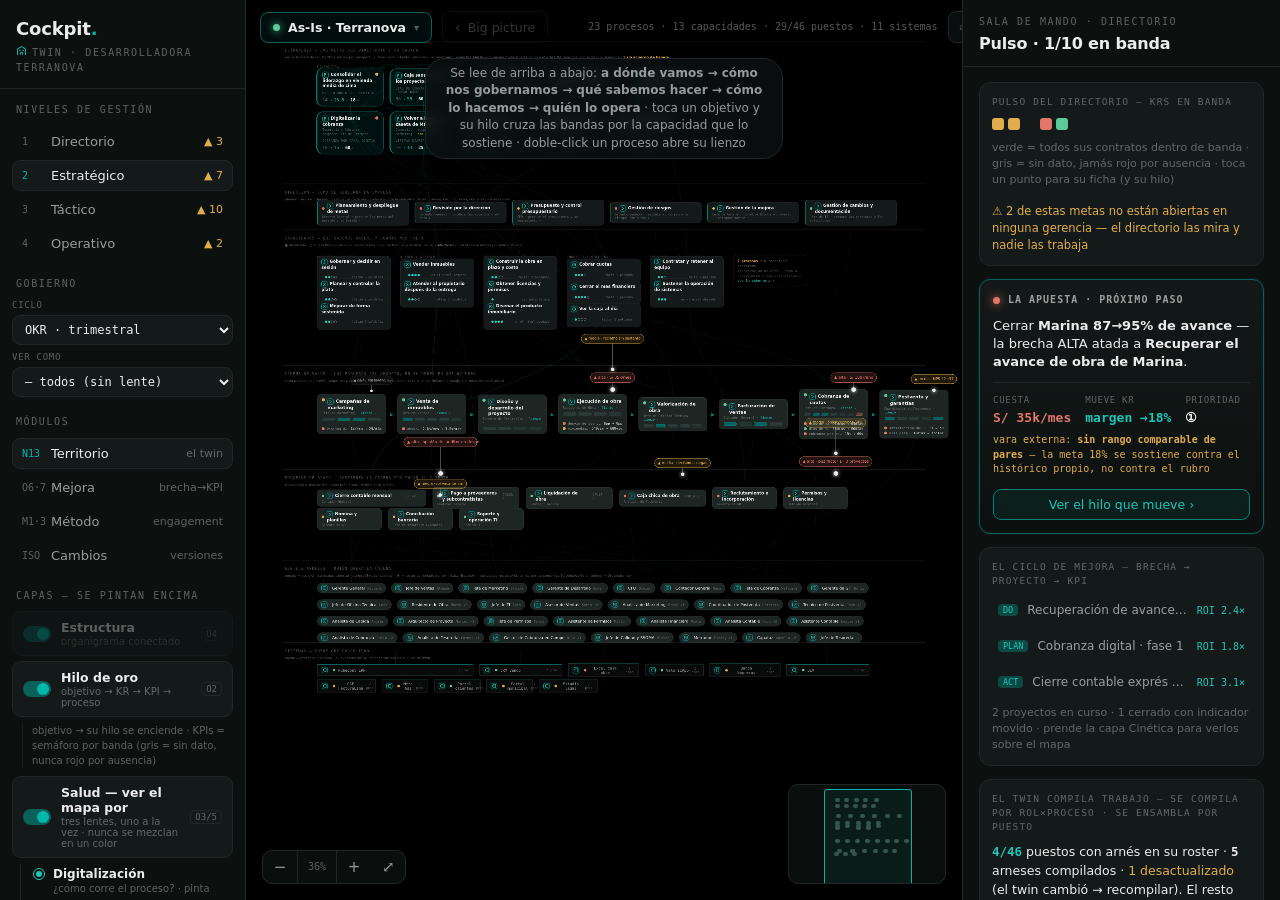
==== commit 4e777312: "feat(prototypes,schema): twin v21 — la sala del área (nivel 3) + organigrama abrir-por-rama + el arc" ====
--- a/docs/product/prototypes/twin-territorio-2026-07-20/index.html
+++ b/docs/product/prototypes/twin-territorio-2026-07-20/index.html
@@ -519,6 +519,48 @@
   .sysplat:hover { border-color:#33443f; color:var(--tx); }
   .sysplat.hot { border-color:var(--brand); box-shadow:0 0 0 1px var(--teal-700); color:var(--tx); }
   .persp-lab { font-family:var(--font-mono); font-size:8.5px; letter-spacing:.12em; text-transform:uppercase; color:var(--tx-faint); }
+
+  /* v20 · la segunda fila de la banda Estrategia: la meta del directorio abierta como meta de UNA
+     gerencia. El "sin acuerdo" se resalta porque asignada ≠ acordada, y eso predice el incumplimiento. */
+  .obj-node .baj { font-family:var(--font-mono); font-size:8.5px; color:var(--tx-faint); margin-top:3px; line-height:1.35; }
+  .obj-node .baj b { color:var(--warn); font-weight:400; }
+
+  /* ---------- v20 · las dos bandas nuevas del mapa: Dirección y Capacidades ----------
+     Mismo material que el resto de la geografía (raised + hairline + acento teal único). Lo que las
+     distingue es la FORMA, jamás un color nuevo: la dirección lleva filo izquierdo (gobierna lo de
+     abajo), la capacidad lleva la escalera de puntos (la misma que el directorio ya usa en su
+     autoevaluación — un idioma, dos pisos). Todo lo que tiene vida es un <button> con cursor y
+     realce al pasar: si se puede tocar, se ve que se puede tocar. */
+  .dirchip { position:absolute; transform:translate(0,-50%); background:var(--raised); border:1px solid var(--border);
+    border-left:2px solid var(--teal-700); border-radius:9px; padding:8px 12px; text-align:left; cursor:pointer;
+    transition:border-color .16s, opacity .3s; }
+  .dirchip:hover { border-color:#33443f; border-left-color:var(--brand); }
+  .dirchip .nm { font-size:11.5px; font-weight:600; }
+  .dirchip .meta { font-family:var(--font-mono); font-size:8.5px; color:var(--tx-faint); margin-top:3px; }
+  .dirchip .go { color:var(--brand-hi); }
+  .dirchip.hot { border-color:var(--brand); box-shadow:0 0 0 1px var(--teal-700); }
+  .dirchip.foco { border-color:var(--teal-700); }
+  .dirchip.dim { opacity:.2; }
+
+  .capchip { position:absolute; transform:translate(0,-50%); width:206px; background:var(--raised);
+    border:1px solid var(--border); border-radius:9px; padding:7px 11px 8px; text-align:left; cursor:pointer;
+    transition:border-color .16s, opacity .3s; }
+  .capchip:hover { border-color:#33443f; }
+  .capchip.hot { border-color:var(--brand); box-shadow:0 0 0 1px var(--teal-700); }
+  .capchip.foco { border-color:var(--teal-700); }
+  .capchip.dim { opacity:.2; }
+  .capchip .nm { font-size:11.5px; font-weight:600; line-height:1.22; }
+  .capchip .esc { display:flex; align-items:center; gap:8px; margin-top:6px; }
+  .capchip .dots { font-family:var(--font-mono); font-size:11px; letter-spacing:2px; color:var(--brand-hi); line-height:1; }
+  .capchip .dots .want { color:var(--tx-mut); }
+  .capchip .dots .off { color:var(--tx-faint); opacity:.45; }
+  .capchip .lv { font-family:var(--font-mono); font-size:8.5px; color:var(--tx-faint); margin-left:auto; white-space:nowrap; }
+  /* el hueco declarado: procesos que ninguna capacidad realiza. Borde punteado = falta, no es un nodo */
+  .caphueco { position:absolute; transform:translate(0,-50%); width:206px; border:1px dashed var(--border);
+    border-radius:9px; background:transparent; padding:8px 11px; text-align:left; cursor:pointer;
+    font-family:var(--font-mono); font-size:9.5px; line-height:1.45; color:var(--tx-faint);
+    transition:border-color .16s, color .16s; }
+  .caphueco:hover { border-color:var(--warn); color:var(--warn); }
 
   /* ---------- CK-29: capa Trabajo (arneses por puesto) + viaje completo ---------- */
   .harn { display:inline-flex; align-items:center; gap:5px; font-family:var(--font-mono); font-size:8.5px; letter-spacing:.04em;
@@ -733,6 +775,136 @@
   /* la página del directorio es un documento: se recorre con la rueda, no se sobrevuela */
   .pageview .scrollhint{ font-family:var(--font-mono); font-size:9px; letter-spacing:.1em;
     text-transform:uppercase; color:var(--tx-faint); text-align:center; padding-top:2px; }
+/* ═══ v21 · nivel 3 — portada-selector + la sala del área ═══
+   Todo color nace de 10-tokens; acá solo composición. Doctrina abrir-y-empujar:
+   los contenedores son FLUJO (flex/wrap) — abrir algo agranda su bloque y corre al resto. */
+
+/* — portada: el selector organigrama — */
+.selgrid { display:grid; grid-template-columns:repeat(3,1fr); gap:10px; margin-top:6px; }
+.selcard { text-align:left; background:var(--raised); border:1px solid var(--border); border-radius:12px;
+  padding:10px 12px; cursor:pointer; font:inherit; color:var(--tx); display:flex; flex-direction:column; gap:7px; }
+.selcard:hover { border-color:var(--teal-700); }
+.selcard .hd { display:flex; align-items:center; gap:7px; font-size:13px; }
+.selcard .hd .health-dot { width:9px; height:9px; flex:none; }
+.selcard .ld { margin-left:auto; font-size:10.5px; color:var(--tx-faint); }
+.selcard .jefs { display:flex; flex-wrap:wrap; gap:5px; }
+.selcard .jef { font-size:10.5px; color:var(--brand-hi); border:1px solid var(--border); border-radius:999px;
+  padding:2px 8px; cursor:pointer; }
+.selcard .jef:hover { border-color:var(--teal-700); }
+.selcard .twl { font-size:10px; color:var(--tx-mut); }
+.selcard .pll { font-size:10.5px; color:var(--tx-mut); display:flex; align-items:center; gap:5px; flex-wrap:wrap; }
+/* fila con dos destinos: la ficha y la sala del área que responde */
+.rowsplit { display:flex; align-items:center; gap:8px; }
+.rowsplit .rowmain { flex:1; min-width:0; text-align:left; background:none; border:0; color:inherit; font:inherit; cursor:pointer; padding:0; }
+.salalnk { flex:none; background:none; border:1px solid var(--border); border-radius:999px; color:var(--brand-hi);
+  font:inherit; font-size:10px; padding:3px 9px; cursor:pointer; white-space:nowrap; }
+.salalnk:hover { border-color:var(--teal-700); }
+.salalnk.none { color:var(--tx-faint); cursor:default; }
+
+/* — la sala: cabecera + bandas — */
+.salahd { display:flex; align-items:flex-start; gap:14px; margin-bottom:6px; }
+.salahd h2 { margin:2px 0 4px; font-size:21px; }
+.salahd .sh1 { flex:1; min-width:0; }
+.salahd .sh1 .sub { font-size:11.5px; color:var(--tx-mut); }
+.salahd .sh2 { display:flex; flex-direction:column; gap:6px; align-items:stretch; flex:none; }
+.salahd select { background:var(--raised); color:var(--tx); border:1px solid var(--border); border-radius:8px;
+  padding:5px 8px; font:inherit; font-size:11.5px; }
+.sband { border-top:1px solid var(--border); margin-top:16px; padding-top:8px; }
+.sband .bsub, .bsub { font-size:10px; color:var(--tx-faint); margin-top:2px; }
+
+/* ① la bajada */
+.sbajs { display:flex; flex-wrap:wrap; gap:9px; margin-top:8px; }
+.sbaj { text-align:left; background:var(--raised); border:1px solid var(--border); border-radius:11px;
+  padding:9px 11px; width:300px; cursor:pointer; font:inherit; color:var(--tx); }
+.sbaj:hover { border-color:var(--teal-700); }
+.sbaj .bh { display:flex; gap:7px; align-items:center; font-size:12.5px; }
+.sbaj .bh .health-dot { width:8px; height:8px; flex:none; }
+.sbaj .bkr { font-size:10.5px; color:var(--tx-mut); margin-top:4px; }
+.sbaj .bmeta { font-size:10px; color:var(--tx-faint); margin-top:3px; line-height:1.45; }
+.sbaj.warn2 { width:100%; border-style:dashed; border-color:var(--warn); background:none; font-size:11.5px; }
+
+/* ② el plan: la ruta meta → capacidad → proceso → compromiso → indicador */
+.rutas { margin-top:8px; display:flex; flex-direction:column; gap:7px; }
+.ruta { display:flex; align-items:center; gap:6px; flex-wrap:wrap; }
+.rchip { display:inline-flex; align-items:center; gap:6px; border:1px solid var(--border); border-radius:999px;
+  background:var(--raised); color:var(--tx); font:inherit; font-size:10.5px; padding:4px 10px; cursor:pointer; max-width:290px; }
+.rchip:hover { border-color:var(--teal-700); }
+.rchip .rdot { width:7px; height:7px; border-radius:50%; flex:none; }
+.rchip .resc { font-size:9px; letter-spacing:1px; color:var(--brand-hi); }
+.rchip.meta { border-color:var(--teal-700); }
+.rchip.falta { border-style:dashed; border-color:var(--warn); color:var(--warn); cursor:default; }
+.rarr { color:var(--tx-faint); font-size:10px; }
+.rkw { min-width:210px; }
+.rkw .krow { margin:0; }
+.pregunta { border:1px dashed var(--warn); border-radius:11px; padding:8px 11px; margin-top:4px; max-width:640px; }
+
+/* ③ la estructura: mini-organigrama del subtree */
+.sestr { margin-top:8px; }
+.scard { background:var(--raised); border:1px solid var(--border); border-radius:11px; padding:8px 10px; min-width:210px; }
+.scard.root { background:none; border-style:solid; }
+.scard .shd { display:flex; align-items:center; gap:8px; font-size:12px; margin-bottom:5px; }
+.scard .shd .anm { font-weight:600; font-size:12px; background:none; border:0; color:var(--tx); cursor:pointer; padding:0; display:inline-flex; align-items:center; gap:5px; }
+.scard .shd .ld { margin-left:auto; font-size:10px; color:var(--tx-faint); }
+.scard .vac { font-size:9px; color:var(--warn); border:1px dashed var(--warn); border-radius:999px; padding:1px 6px; }
+.skids { display:flex; gap:9px; flex-wrap:wrap; margin-top:7px; padding-top:7px; border-top:1px dashed var(--border); }
+
+/* ④ los procesos: tarjeta + tarjeta ABIERTA en su lugar */
+.sprocs { margin-top:4px; }
+.pgrupo { margin-top:10px; }
+.glab { font-family:var(--font-mono); font-size:9.5px; letter-spacing:.14em; text-transform:uppercase; color:var(--tx-mut); margin-bottom:6px; }
+.glab .gsub { text-transform:none; letter-spacing:0; color:var(--tx-faint); }
+.pflow { display:flex; flex-wrap:wrap; gap:9px; align-items:flex-start; }
+.pcard { background:var(--raised); border:1px solid var(--border); border-radius:11px; padding:8px 10px; width:252px; }
+.pcard .phd { display:flex; align-items:center; gap:7px; }
+.pcard .phd .health-dot { width:8px; height:8px; flex:none; }
+.pcard .pnm2 { background:none; border:0; color:var(--tx); font:inherit; font-size:12px; font-weight:600; cursor:pointer; padding:0; text-align:left; flex:1; min-width:0; }
+.pcard .pnm2:hover { color:var(--brand-hi); }
+.abrirb { background:none; border:1px solid var(--border); border-radius:999px; color:var(--brand-hi); font:inherit;
+  font-size:9.5px; padding:2px 8px; cursor:pointer; white-space:nowrap; flex:none; }
+.abrirb:hover { border-color:var(--teal-700); }
+.pcard .pmeta { font-size:10px; color:var(--tx-faint); margin-top:3px; }
+.pcard .pchips { display:flex; flex-wrap:wrap; gap:4px; margin-top:5px; }
+.gchip, .kchip { background:none; border:1px solid var(--border); border-radius:999px; font:inherit; font-size:9.5px;
+  padding:2px 8px; cursor:pointer; color:var(--warn); }
+.gchip { border-color:var(--warn); }
+.kchip { color:var(--brand-hi); border-style:dashed; border-color:var(--teal-700); display:inline-flex; gap:5px; align-items:center; }
+.pcard .pk { margin-top:5px; }
+.pcard.amp { width:100%; border-color:var(--teal-700); }
+.lanes { margin-top:7px; display:flex; flex-direction:column; gap:5px; }
+.lane { display:flex; align-items:flex-start; gap:8px; }
+.lrole { flex:none; width:158px; text-align:right; font-size:10px; color:var(--tx-mut); background:none; border:0;
+  font-family:var(--font-mono); cursor:pointer; padding:3px 0; }
+.lrole:hover { color:var(--brand-hi); }
+.lacts { flex:1; display:flex; flex-wrap:wrap; gap:5px; }
+.lact { background:var(--panel); border:1px solid var(--border); border-radius:7px; color:var(--tx); font:inherit;
+  font-size:10px; padding:3px 9px; cursor:pointer; font-family:var(--font-mono); }
+.lact:hover { border-color:var(--teal-700); }
+.lact.t-rpa, .lact.t-agente { border-style:dashed; border-color:var(--teal-700); color:var(--brand-hi); }
+.lact.t-elim { border-style:dashed; border-color:var(--crit); color:var(--crit); }
+.docmini { background:none; border:1px solid var(--border); border-radius:999px; color:var(--tx-mut); font:inherit;
+  font-size:9.5px; padding:2px 8px; cursor:pointer; display:inline-flex; gap:4px; align-items:center; }
+.docmini:hover { border-color:var(--teal-700); color:var(--tx); }
+
+/* ⑤ los sistemas */
+.ssis { margin-top:8px; display:flex; flex-direction:column; gap:6px; }
+.sysrow { display:flex; align-items:center; gap:12px; border:1px solid var(--border); border-radius:10px; padding:6px 11px; }
+.sysrow .plnk { flex:none; display:inline-flex; align-items:center; gap:6px; font-size:12px; }
+.sysrow .conector { flex:1; min-width:0; font-size:9.5px; color:var(--tx-faint); overflow:hidden; text-overflow:ellipsis; white-space:nowrap; }
+.sysrow .chips { flex:none; max-width:44%; justify-content:flex-end; }
+
+/* ⑥ el archivo */
+.sarch { margin-top:4px; }
+.dgrupo { margin-top:10px; }
+.docrow { display:flex; align-items:center; gap:9px; width:100%; text-align:left; background:none; border:0;
+  border-bottom:1px solid var(--border); color:var(--tx); font:inherit; padding:6px 4px; cursor:pointer; }
+.docrow:hover { background:var(--raised); }
+.docrow .dnm { flex:1; min-width:0; font-size:12px; overflow:hidden; text-overflow:ellipsis; white-space:nowrap; }
+.docrow .dctr { flex:none; font-size:10px; color:var(--tx-mut); }
+.docrow .dproc { flex:none; font-size:10px; color:var(--tx-faint); }
+.docrow .dest { flex:none; font-size:10px; }
+.docrow .dven { flex:none; font-size:9.5px; }
+.docrow .dg { flex:none; color:var(--warn); font-size:10px; }
+.docrow.hueco { border-bottom-style:dashed; }
 </style>
 
 <div class="app" id="app">
@@ -750,7 +922,7 @@
           <button class="esc" data-nivel="3"><span class="z">3</span><span>Táctico</span><span class="crumb nivb" data-nb="3"></span></button>
           <button class="esc" data-nivel="4"><span class="z">4</span><span>Operativo</span><span class="crumb nivb" data-nb="4"></span></button>
         </div>
-        <div class="capa-leg">bajar = cambia la pregunta y la unidad · subir ≠ atrás · el nivel 2 es el territorio; 1 y 3 son tableros; 4 es el flujograma y la instrucción</div>
+        <div class="capa-leg">bajar = cambia la pregunta y la unidad · subir ≠ atrás · el nivel 2 es el territorio; 1 es la sesión del directorio; 3 es la sala de cada área; 4 el flujograma y la instrucción</div>
       </div>
       <div class="rail-sec">
         <span class="eyebrow">Gobierno</span>
@@ -783,11 +955,13 @@
             <div class="sub-leg" data-leg="digital"></div>
             <button class="sub-t" data-sub="conf"><span class="r"></span><span class="sl"><b>Confianza del dato</b><span class="q">¿cuánto le creo al AS-IS? (provenance) · pinta todo</span></span></button>
             <div class="sub-leg" data-leg="conf"></div>
-            <button class="sub-t" data-sub="madurez"><span class="r"></span><span class="sl"><b>Madurez</b><span class="q">¿qué tan lejos del TO-BE? (COBIT) · pinta áreas</span></span></button>
+            <button class="sub-t" data-sub="madurez"><span class="r"></span><span class="sl"><b>Madurez</b><span class="q">¿cuánto falta para donde queremos estar? · pinta capacidades, procesos y áreas</span></span></button>
             <div class="sub-leg" data-leg="madurez"></div>
           </div>
           <button class="capa on" data-capa="brechas"><span class="sw"></span><span class="lab"><b>Brechas</b><span>pin sobre lo que ataca</span></span><span class="oc">O6</span></button>
           <div class="capa-leg">▲ color = severidad · etiqueta = costo de no hacer</div>
+          <button class="capa on" data-capa="plan"><span class="sw"></span><span class="lab"><b>Plan del ciclo</b><span>metas bajadas · compromisos · contramedidas</span></span><span class="oc">O2·7</span></button>
+          <div class="capa-leg">pinta el CÓMO sobre el twin del área (nivel 3) — apagada, la sala muestra solo la organización</div>
           <button class="capa" data-capa="cinetica"><span class="sw"></span><span class="lab"><b>Cinética</b><span>brecha → proyecto → KPI</span></span><span class="oc">O7</span></button>
           <div class="capa-leg">● proyecto en curso · etiqueta = fase PDCA</div>
           <button class="capa" data-capa="trabajo"><span class="sw"></span><span class="lab"><b>Trabajo</b><span>arneses por puesto</span></span><span class="oc">N15·17</span></button>
@@ -823,7 +997,7 @@
       <span class="count" id="count"></span>
       <label class="search"><span class="ic">⌕</span><input id="search" type="text" placeholder="Buscar área o proceso"><kbd>⌘K</kbd></label>
       <div class="piel-toggle" id="pieltoggle">
-        <button class="on" data-piel="valor" title="Mapa de valor: estrategia → cadena → apoyo → gente → sistemas">Mapa de valor</button>
+        <button class="on" data-piel="valor" title="Mapa de valor — se lee de arriba a abajo: a dónde vamos (estrategia) → cómo nos gobernamos (dirección) → qué sabemos hacer (capacidades) → cómo lo hacemos (cadena) → qué nos sostiene (apoyo) → quién lo opera (gente) → sobre qué corre (sistemas)">Mapa de valor</button>
         <button data-piel="org" title="La estructura como lente: quién responde por qué">Organigrama</button>
       </div>
     </div>
@@ -840,11 +1014,11 @@
 
     <div class="viewctl">
       <div class="zoomctl"><button id="zout" title="Alejar">−</button><span class="zlevel" id="zlevel">100%</span><button id="zin" title="Acercar">+</button><button id="zfit" title="Encajar">⤢</button></div>
-      <div class="lodctl" id="lodctl"><span class="lab">Niveles</span><button data-lod="1">1</button><button data-lod="2">2</button><button class="on" data-lod="3">3</button><button data-lod="4" title="puestos — la nómina completa sobre la estructura">4</button></div>
+      <div class="lodctl" id="lodctl" title="atajos de mano gruesa: abrir todo hasta N — cada nodo también se abre por rama (⊕) y empuja a sus vecinas"><span class="lab">Niveles</span><button data-lod="1">1</button><button data-lod="2">2</button><button class="on" data-lod="3">3</button><button data-lod="4" title="puestos — la nómina completa sobre la estructura">4</button></div>
     </div>
     <div class="minimap" id="minimap"><div id="mmdots"></div><div class="vw" id="mmview"></div></div>
 
-    <div class="hint" id="hint">El mapa de valor = el plano de los <b>roles</b>: quién opera qué proceso · toca un objetivo y su hilo cruza las bandas · doble-click un proceso abre su lienzo · piel <b>Organigrama</b> = el plano de los <b>puestos</b>: quién ocupa, quién reporta, quién supervisa agentes</div>
+    <div class="hint" id="hint">Se lee de arriba a abajo: <b>a dónde vamos → cómo nos gobernamos → qué sabemos hacer → cómo lo hacemos → quién lo opera</b> · toca un objetivo y su hilo cruza las bandas por la capacidad que lo sostiene · doble-click un proceso abre su lienzo</div>
   </main>
 
   <aside class="inspector" id="inspector">
@@ -854,7 +1028,7 @@
 </div>
 
 <script>
-const S={ok:'var(--ok)',warn:'var(--warn)',crit:'var(--crit)'};
+const S={ok:'var(--ok)',warn:'var(--warn)',crit:'var(--crit)',faint:'#5c6b68'};
 const health={verde:'var(--ok)',ambar:'var(--warn)',rojo:'var(--crit)'};
 /* badge de ícono por tipo (M13 ArchiMate, ancla SOLO-TIPOS — objeto.schema.yaml campo `archimate:`).
    Pictograma DIBUJADO, no forma abstracta ni letra — se lee sin leyenda. SVG inline, cero dep nueva. */
@@ -881,6 +1055,10 @@
 TICO.dinero='<svg viewBox="0 0 14 14"><rect x="1" y="3.2" width="12" height="7.6" rx="1.4" fill="none" stroke-width="1.3"/><circle class="fl" cx="7" cy="7" r="1.9"/><path d="M3.1 7h.8M10.1 7h.8" stroke-width="1.2" stroke-linecap="round"/></svg>';
 TICO.cifra=TICO.dinero; TICO.caja=TICO.dinero; TICO.presupuesto=TICO.dinero;
 TICO.riesgo=TICO.brecha; TICO.inversion=TICO.proyecto; TICO.acuerdo=TICO.respaldo; TICO.alcance=TICO.respaldo;
+/* v20 · la ficha de capacidad pasó a llamarse por su nombre común ("Capacidad", GLOSARIO) — el tipo se
+   deriva del primer término del encabezado, así que el alias es lo que mantiene ícono y respaldo en su
+   lugar. `cobertura` = el hueco declarado del mapa de capacidades: mismo tipo, otra pregunta. */
+TICO.capacidad=TICO.capability; TICO.cobertura=TICO.capability;
 const tbadge=(tipo,title)=>`<span class="tbadge" title="${title}">${TICO[tipo]}</span>`;
 const iico=(tipo,title)=>`<span class="eg-ico" title="${title}">${TICO[tipo]}</span>`;
 const confCol=c=>({alta:S.ok,media:S.warn,baja:S.crit}[c]||'var(--tx-faint)');
@@ -893,107 +1071,215 @@
     mision:'Desarrollar y construir vivienda media en Lima que las familias puedan pagar y habitar con orgullo, integrando promoción, construcción propia y postventa en un solo ciclo.',
     vision:'Ser al 2030 la desarrolladora de vivienda media de referencia en Lima Metropolitana, reconocida por entregar a tiempo, con calidad verificable y la confianza de bancos y compradores.', fuente:'constitución del engagement (M1)', conf:'alta' },
 
+  /* ===== O2 · objetivos — v19 (D-35): DOS niveles en una sola lista, unidos por `parent`. =====
+     Arriba las metas del DIRECTORIO (de la empresa, sin gerencia dueña); abajo las BAJADAS: la misma
+     meta abierta como meta de UNA gerencia, con el rol que responde (`acc`) y la sesión donde el
+     gerente la aceptó (`acordado`). Sin ese ida-y-vuelta la meta está ASIGNADA, no acordada — y la
+     diferencia es exactamente por qué las bajadas no se cumplen (M26 catchball).
+     `krs[]` es LISTA (un objetivo tiene N contratos de cambio) y cada KR cuelga de la serie de un KPI
+     (`kpi`): su valor actual se LEE de la última medición, jamás se teclea al lado (D-34). `esperado`
+     es el punto del plan a hoy — de ahí sale la salud, derivada.
+     Casuística deliberada: `o-hog` y `o-eq` NO tienen bajada (metas del directorio que nadie bajó, la
+     primera pregunta de la revisión) · `o-vis` está bajada pero SIN acordar (la gerencia Comercial). */
   objetivos:[
-    {id:'o-hog', nm:'Hogares de calidad accesibles en Lima',           persp:'cliente',    kr:{m:'viviendas acumuladas', from:480, to:2000, cur:640, esperado:680, u:'viv'}, fuente:'acta de directorio Q3', conf:'alta'},
-    {id:'o-lid', nm:'Consolidar el liderazgo en vivienda media de Lima',persp:'financiera', kr:{m:'margen bruto / proyecto', from:14, to:18, cur:15.8, esperado:16.3, u:'%'}, fuente:'acta de directorio Q3', conf:'alta'},
-    {id:'o-caja',nm:'Caja sana en todos los proyectos',                 persp:'financiera', kr:{m:'DSO consolidado', from:88, to:60, cur:58, esperado:60, u:'días'}, fuente:'acta de directorio Q3', conf:'alta'},
-    {id:'o-mar', nm:'Reactivar la venta y sanear el stock de Marina',   persp:'cliente',    kr:{m:'absorción consolidada', from:2.4, to:3.5, cur:2.6, esperado:3.0, u:'%/mes'}, fuente:'acta de directorio Q3', conf:'alta'},
-    {id:'o-eq',  nm:'Equipo estable y competente en obra y oficina',    persp:'aprendizaje',kr:{m:'rotación mensual', from:4.8, to:2.5, cur:3.9, esperado:3.7, u:'%/mes'}, fuente:'acta de directorio Q3', conf:'alta'},
-    {id:'o-cob', nm:'Digitalizar la cobranza',                          persp:'procesos',   kr:{m:'cobranza por canal digital', from:15, to:60, cur:15, esperado:30, u:'%'}, fuente:'propuesta de apuesta — por sellar', conf:'media'},
-    {id:'o-vis', nm:'Reactivar Marina este trimestre',                  persp:'procesos',   kr:{m:'visitas diarias a caseta', from:12, to:25, cur:14, esperado:20, u:'/día'}, fuente:'acta de directorio Q3', conf:'alta'},
+    // — nivel 1 · las metas del directorio —
+    {id:'o-hog', nm:'Hogares de calidad accesibles en Lima',            persp:'cliente',    horiz:'3a',
+     krs:[{id:'o-hog#k1', m:'viviendas entregadas acumuladas', from:480, to:900, esperado:680, u:'viv', kpi:'k-viv', acc:'Gerente de Desarrollo'}],
+     fuente:'acta de directorio Q3', conf:'alta'},
+    {id:'o-lid', nm:'Consolidar el liderazgo en vivienda media de Lima',persp:'financiera', horiz:'anual',
+     krs:[{id:'o-lid#k1', m:'margen bruto por proyecto', from:14, to:18, esperado:16.3, u:'%', kpi:'k-mar', acc:'CFO'}],
+     fuente:'acta de directorio Q3', conf:'alta'},
+    {id:'o-caja',nm:'Caja sana en todos los proyectos',                 persp:'financiera', horiz:'anual',
+     krs:[{id:'o-caja#k1', m:'días de cobranza consolidados', from:88, to:60, esperado:60, u:'días', kpi:'k-dsoc', acc:'CFO'},
+          {id:'o-caja#k2', m:'caja visible al día (rezago)',  from:5,  to:1,  esperado:2,  u:'días', kpi:'k-caj',  acc:'CFO'}],
+     fuente:'acta de directorio Q3', conf:'alta'},
+    {id:'o-mar', nm:'Reactivar la venta y sanear el stock de Marina',   persp:'cliente',    horiz:'anual',
+     krs:[{id:'o-mar#k1', m:'absorción consolidada', from:2.4, to:3.5, esperado:3.0, u:'%/mes', kpi:'k-abs', acc:'Gerente Comercial'}],
+     fuente:'acta de directorio Q3', conf:'alta'},
+    {id:'o-eq',  nm:'Equipo estable y competente en obra y oficina',    persp:'aprendizaje',horiz:'anual',
+     krs:[{id:'o-eq#k1', m:'rotación mensual', from:4.8, to:2.5, esperado:4.0, u:'%/mes', kpi:'k-rot', acc:'Gerente de GH'}],
+     fuente:'acta de directorio Q3', conf:'alta'},
+    // — nivel 2/3 · las bajadas: la meta del directorio hecha meta de una gerencia —
+    {id:'o-cob', nm:'Digitalizar la cobranza',                          persp:'procesos',   horiz:'trimestre',
+     parent:'o-caja', area:'a-tes', acordado:'ses-jun',
+     krs:[{id:'o-cob#k1', m:'cobranza por canal digital', from:15, to:60, esperado:30, u:'%', kpi:'k-cob', acc:'Jefe de Cobranza'}],
+     fuente:'propuesta de apuesta — por sellar', conf:'media'},
+    {id:'o-vis', nm:'Volver a llenar la caseta de Marina',              persp:'procesos',   horiz:'trimestre',
+     parent:'o-mar', area:'a-com', acordado:null,
+     krs:[{id:'o-vis#k1', m:'visitas diarias a caseta', from:12, to:25, esperado:20, u:'/día', kpi:'k-vis', acc:'Jefe de Marketing'}],
+     fuente:'acta de directorio Q3', conf:'alta'},
+    {id:'o-avc', nm:'Recuperar el avance de obra de Marina',            persp:'procesos',   horiz:'trimestre',
+     parent:'o-mar', area:'a-ope', acordado:'ses-jun',
+     krs:[{id:'o-avc#k1', m:'desvío de avance de Marina', from:8, to:0, esperado:4, u:'pp', kpi:'k-avc', acc:'Residente de Obra'}],
+     fuente:'acuerdo de la sesión de junio (ac-38)', conf:'alta'},
+    {id:'o-dso', nm:'Cobrar la cartera dura de Marina',                 persp:'procesos',   horiz:'trimestre',
+     parent:'o-caja', area:'a-tes', acordado:'ses-jun',
+     krs:[{id:'o-dso#k1', m:'días de cobranza en Marina', from:91, to:65, esperado:80, u:'días', kpi:'k-dso', acc:'Jefe de Cobranza'}],
+     fuente:'acta de directorio Q3', conf:'alta'},
+    {id:'o-lic', nm:'Sacar las licencias de Centro Sur en plazo',       persp:'procesos',   horiz:'trimestre',
+     parent:'o-lid', area:'a-dev', acordado:'ses-jun',
+     krs:[{id:'o-lic#k1', m:'días para obtener licencia', from:112, to:60, esperado:85, u:'días', kpi:'k-lic', acc:'Jefe de Permisos'}],
+     fuente:'expediente municipal + acta de directorio Q3', conf:'media'},
   ],
 
-  // áreas — el árbol se auto-calcula de parent (reporta_a real)
+  /* áreas — el árbol se auto-calcula de parent (reporta_a real).
+     v19 (D-32): NO llevan `madurez`. La madurez de un área es el ROLLUP de las capabilities de su
+     subárbol (`capability.assessment`, con su escala declarada), igual que su digitalización se deriva
+     de sus procesos. Un campo propio de tres colores bajo una leyenda que promete niveles 0-5 era un
+     semáforo guardado sin marco detrás: se pinta desde su fuente o dice `sin evaluar`. */
   areas:[
-    {id:'a-ger', nm:'Gerencia General',       lider:'Ricardo Salazar Cárdenas · Gerente General', parent:null,  madurez:'ambar', conf:'alta'},
-    {id:'a-com', nm:'Comercial',              lider:'Gabriela Quispe Ríos · Gerente Comercial',   parent:'a-ger', madurez:'rojo',  conf:'media'},
-    {id:'a-ven', nm:'Ventas',                 lider:'Alonso Mendoza Vega · Jefe de Ventas',       parent:'a-com', madurez:'ambar', conf:'media'},
-    {id:'a-mkt', nm:'Marketing',              lider:'Brenda Navarro Quiroz · Jefe de Marketing',  parent:'a-com', madurez:'rojo',  conf:'baja'},
-    {id:'a-dev', nm:'Desarrollo y Proyectos', lider:'Edwin Cabrera León · Gerente de Desarrollo', parent:'a-ger', madurez:'ambar', conf:'media'},
-    {id:'a-fin', nm:'Finanzas',               lider:'Daniel Torres Medina · CFO',                 parent:'a-ger', madurez:'verde', conf:'alta'},
-    {id:'a-con', nm:'Contabilidad',           lider:'Rosa Medina Chávez · Contador General',      parent:'a-fin', madurez:'verde', conf:'alta'},
-    {id:'a-tes', nm:'Tesorería y Cobranza',   lider:'Milagros Chávez Delgado · Jefe de Cobranza', parent:'a-fin', madurez:'ambar', conf:'baja', vacante:'jefatura Tesorería vacante'},
-    {id:'a-rh',  nm:'Gestión Humana',         lider:'Doris Mendoza Cárdenas · Gerente de GH',     parent:'a-ger', madurez:'ambar', conf:'media'},
-    {id:'a-ope', nm:'Operaciones',            lider:'Alberto Guerrero Osorio · Gte. Construcción',parent:'a-ger', madurez:'ambar', conf:'baja'},
-    {id:'a-oft', nm:'Oficina Técnica',        lider:'Luis Huamán Villanueva · Jefe de Oficina Técnica', parent:'a-ope', madurez:'verde', conf:'media'},
-    {id:'a-log', nm:'Logística de Obra',      lider:'Ernesto Dávila Castillo · Jefe de Logística',parent:'a-ope', madurez:'ambar', conf:'media'},
-    {id:'a-obr', nm:'Obras — proyectos',      lider:'Marco Silva Peralta · Residente de Obra',    parent:'a-ope', madurez:'ambar', conf:'media'},
-    {id:'a-ti',  nm:'TI',                     lider:'Inés Dávila Núñez · Jefe de TI',             parent:'a-ger', madurez:'ambar', conf:'alta'},
+    {id:'a-ger', nm:'Gerencia General',       lider:'Ricardo Salazar Cárdenas · Gerente General', parent:null,  conf:'alta'},
+    {id:'a-com', nm:'Comercial',              lider:'Gabriela Quispe Ríos · Gerente Comercial',   parent:'a-ger',   conf:'media'},
+    {id:'a-ven', nm:'Ventas',                 lider:'Alonso Mendoza Vega · Jefe de Ventas',       parent:'a-com',  conf:'media'},
+    {id:'a-mkt', nm:'Marketing',              lider:'Brenda Navarro Quiroz · Jefe de Marketing',  parent:'a-com',   conf:'baja'},
+    {id:'a-dev', nm:'Desarrollo y Proyectos', lider:'Edwin Cabrera León · Gerente de Desarrollo', parent:'a-ger',  conf:'media'},
+    {id:'a-fin', nm:'Finanzas',               lider:'Daniel Torres Medina · CFO',                 parent:'a-ger',  conf:'alta'},
+    {id:'a-con', nm:'Contabilidad',           lider:'Rosa Medina Chávez · Contador General',      parent:'a-fin',  conf:'alta'},
+    {id:'a-tes', nm:'Tesorería y Cobranza',   lider:'Milagros Chávez Delgado · Jefe de Cobranza', parent:'a-fin',  conf:'baja', vacante:'jefatura Tesorería vacante'},
+    {id:'a-rh',  nm:'Gestión Humana',         lider:'Doris Mendoza Cárdenas · Gerente de GH',     parent:'a-ger',  conf:'media'},
+    {id:'a-ope', nm:'Operaciones',            lider:'Alberto Guerrero Osorio · Gte. Construcción',parent:'a-ger',  conf:'baja'},
+    {id:'a-oft', nm:'Oficina Técnica',        lider:'Luis Huamán Villanueva · Jefe de Oficina Técnica', parent:'a-ope',  conf:'media'},
+    {id:'a-log', nm:'Logística de Obra',      lider:'Ernesto Dávila Castillo · Jefe de Logística',parent:'a-ope',  conf:'media'},
+    {id:'a-obr', nm:'Obras — proyectos',      lider:'Marco Silva Peralta · Residente de Obra',    parent:'a-ope',  conf:'media'},
+    {id:'a-ti',  nm:'TI',                     lider:'Inés Dávila Núñez · Jefe de TI',             parent:'a-ger',  conf:'alta'},
   ],
   matrixEdges:[['a-fin','a-ope']], // controllers de obra: reporte funcional al CFO (matricial)
 
+  /* ===== O3 · procesos — v20 (D-a, firmada 2026-07-30): el `tipo` es DATO, no inferencia =====
+     Los tres tipos del mapa de procesos (ISO 9001 cl.4.4 · enfoque a procesos):
+       `direccion` — cómo se gobierna la empresa: planear, revisar, decidir, controlar
+       `negocio`   — los que producen y entregan lo que el cliente compra (la cadena, en su orden)
+       `apoyo`     — los que sostienen a los otros dos sin tocar al cliente
+     NO se deriva de `clasificacion` (APQC L3 · M12): la categoría 1.0 de APQC («desarrollar visión y
+     estrategia») es "operating" ahí y es dirección pura en ISO — la inferencia se rompe en la primera
+     fila. Misma doctrina que `kpi.dir` (D-31): donde la inferencia falla, el dato manda. Las dos
+     clasificaciones conviven: APQC es la taxonomía universal (comparar), el tipo es el mapa (leer).
+     Antes de v20 `apoyo` no era una clasificación sino un RESTO (todo lo que no estaba en la cadena),
+     y los procesos de dirección no existían: el nivel 1 se producía fuera del mapa. */
   procesos:[
-    {id:'p-cob',   nm:'Cobranza de cuotas',                areas:['a-tes'],        dueno:'Jefe de Cobranza',     digital:'integrado', sist:['Nubecont ERP','Estudio legal'], sirve:['o-caja'],        conf:'alta',  flagship:true},
-    {id:'p-vta',   nm:'Venta de inmuebles',               areas:['a-ven'],        dueno:'Jefe de Ventas',       digital:'integrado', sist:['CRM Vendo','OSE FacturaLima'],   sirve:['o-mar','o-vis'], conf:'alta'},
-    {id:'p-cierre',nm:'Cierre contable mensual',          areas:['a-con','a-fin','a-ope'], dueno:'Contador General',digital:'integrado', sist:['Nubecont ERP','Excel caja obra'],sirve:['o-lid','o-caja'],conf:'alta'},
-    {id:'p-ejec',  nm:'Ejecución de obra',                areas:['a-obr','a-ope'],dueno:'Residente de Obra',    digital:'integrado', sist:['ValorizApp','BIM'],             sirve:['o-lid'],          conf:'media'},
-    {id:'p-val',   nm:'Valorización de obra',             areas:['a-oft'],        dueno:'Jefe de Oficina Técnica',digital:'integrado',sist:['ValorizApp','BIM'],           sirve:['o-lid'],          conf:'alta'},
-    {id:'p-pago',  nm:'Pago a proveedores y subcontratistas',areas:['a-con','a-tes'],dueno:'Contador General',  digital:'integrado', sist:['Nubecont ERP','Banca Empresas'],sirve:['o-caja'],         conf:'alta'},
-    {id:'p-rec',   nm:'Reclutamiento e incorporación',    areas:['a-rh'],         dueno:'Gerente de GH',        digital:'manual',    sist:['—'],                            sirve:['o-eq'],           conf:'media'},
-    {id:'p-camp',  nm:'Campañas de marketing',            areas:['a-mkt'],        dueno:'Jefe de Marketing',    digital:'externo',   sist:['CRM Vendo','Meta Ads'],         sirve:['o-vis'],          conf:'media', driver:true},
-    {id:'p-fact',  nm:'Facturación de ventas',            areas:['a-con','a-ven'],dueno:'Contador General',     digital:'integrado', sist:['Nubecont ERP','OSE FacturaLima'],sirve:[],                conf:'alta'},
-    {id:'p-post',  nm:'Postventa y garantías',            areas:['a-com'],        dueno:'Coordinador de Postventa',digital:'integrado',sist:['CRM Vendo','Portal clientes'], sirve:[],                conf:'media', star:'NPS 42→31 · ningún KR la mide'},
-    {id:'p-liq',   nm:'Liquidación de obra',              areas:['a-con','a-oft'],dueno:'Contador General',     digital:'integrado', sist:['Nubecont ERP'],                 sirve:[],                conf:'media'},
-    {id:'p-caja',  nm:'Caja chica de obra',               areas:['a-tes','a-ope'],dueno:'Analista de Tesorería',digital:'manual',    sist:['Excel caja obra'],              sirve:[],                conf:'baja'},
-    {id:'p-perm',  nm:'Permisos y licencias',             areas:['a-dev'],        dueno:'Jefe de Permisos',     digital:'externo',   sist:['Portal municipal','Estudio legal','BIM'], sirve:['o-lid'],  conf:'media'},
-    {id:'p-dis',   nm:'Diseño y desarrollo del proyecto', areas:['a-dev','a-oft'],dueno:'Gerente de Desarrollo',digital:'integrado', sist:['BIM'],                          sirve:[],                conf:'alta'},
-    {id:'p-nom',   nm:'Nómina y planillas',               areas:['a-rh'],         dueno:'Gerente de GH',        digital:'externo',   sist:['Nubecont ERP','Banca Empresas'],sirve:[],                conf:'media'},
-    {id:'p-conc',  nm:'Conciliación bancaria',            areas:['a-tes'],        dueno:'Jefe de Tesorería (vacante)',digital:'externo',sist:['Nubecont ERP','Banca Empresas'],sirve:[],              conf:'baja'},
-    {id:'p-sop',   nm:'Soporte y operación TI',           areas:['a-ti'],         dueno:'Jefe de TI',           digital:'integrado', sist:['Nubecont ERP','CRM Vendo'],     sirve:[],                conf:'alta'},
+    {id:'p-cob',   tipo:'negocio', nm:'Cobranza de cuotas',           areas:['a-tes'],        dueno:'Jefe de Cobranza',     digital:'integrado', sist:['Nubecont ERP','Estudio legal'], sirve:['o-caja'],        conf:'alta',  flagship:true},
+    {id:'p-vta',   tipo:'negocio', nm:'Venta de inmuebles',           areas:['a-ven'],        dueno:'Jefe de Ventas',       digital:'integrado', sist:['CRM Vendo','OSE FacturaLima'],   sirve:['o-mar','o-vis'], conf:'alta'},
+    {id:'p-cierre',tipo:'apoyo',   nm:'Cierre contable mensual',      areas:['a-con','a-fin','a-ope'], dueno:'Contador General',digital:'integrado', sist:['Nubecont ERP','Excel caja obra'],sirve:['o-lid','o-caja'],conf:'alta'},
+    {id:'p-ejec',  tipo:'negocio', nm:'Ejecución de obra',            areas:['a-obr','a-ope'],dueno:'Residente de Obra',    digital:'integrado', sist:['ValorizApp','BIM'],             sirve:['o-lid'],          conf:'media'},
+    {id:'p-val',   tipo:'negocio', nm:'Valorización de obra',         areas:['a-oft'],        dueno:'Jefe de Oficina Técnica',digital:'integrado',sist:['ValorizApp','BIM'],           sirve:['o-lid'],          conf:'alta'},
+    {id:'p-pago',  tipo:'apoyo',   nm:'Pago a proveedores y subcontratistas',areas:['a-con','a-tes'],dueno:'Contador General',  digital:'integrado', sist:['Nubecont ERP','Banca Empresas'],sirve:['o-caja'],         conf:'alta'},
+    {id:'p-rec',   tipo:'apoyo',   nm:'Reclutamiento e incorporación',areas:['a-rh'],         dueno:'Gerente de GH',        digital:'manual',    sist:['—'],                            sirve:['o-eq'],           conf:'media'},
+    {id:'p-camp',  tipo:'negocio', nm:'Campañas de marketing',        areas:['a-mkt'],        dueno:'Jefe de Marketing',    digital:'externo',   sist:['CRM Vendo','Meta Ads'],         sirve:['o-vis'],          conf:'media', driver:true},
+    {id:'p-fact',  tipo:'negocio', nm:'Facturación de ventas',        areas:['a-con','a-ven'],dueno:'Contador General',     digital:'integrado', sist:['Nubecont ERP','OSE FacturaLima'],sirve:[],                conf:'alta'},
+    {id:'p-post',  tipo:'negocio', nm:'Postventa y garantías',        areas:['a-com'],        dueno:'Coordinador de Postventa',digital:'integrado',sist:['CRM Vendo','Portal clientes'], sirve:[],                conf:'media', star:'NPS 42→31 · ningún KR la mide'},
+    {id:'p-liq',   tipo:'apoyo',   nm:'Liquidación de obra',          areas:['a-con','a-oft'],dueno:'Contador General',     digital:'integrado', sist:['Nubecont ERP'],                 sirve:[],                conf:'media'},
+    {id:'p-caja',  tipo:'apoyo',   nm:'Caja chica de obra',           areas:['a-tes','a-ope'],dueno:'Analista de Tesorería',digital:'manual',    sist:['Excel caja obra'],              sirve:[],                conf:'baja'},
+    /* habilitante, no misional: sin licencia no se construye, pero el proceso no transforma el producto
+       que el cliente compra. Que empuje una meta (`sirve`) no lo vuelve del negocio — el cierre contable
+       y el pago a proveedores también empujan una y son de apoyo. El orden misional lo fija `DATA.cadena`. */
+    {id:'p-perm',  tipo:'apoyo',   nm:'Permisos y licencias',         areas:['a-dev'],        dueno:'Jefe de Permisos',     digital:'externo',   sist:['Portal municipal','Estudio legal','BIM'], sirve:['o-lid'],  conf:'media'},
+    {id:'p-dis',   tipo:'negocio', nm:'Diseño y desarrollo del proyecto', areas:['a-dev','a-oft'],dueno:'Gerente de Desarrollo',digital:'integrado', sist:['BIM'],                     sirve:[],                conf:'alta'},
+    {id:'p-nom',   tipo:'apoyo',   nm:'Nómina y planillas',           areas:['a-rh'],         dueno:'Gerente de GH',        digital:'externo',   sist:['Nubecont ERP','Banca Empresas'],sirve:[],                conf:'media'},
+    {id:'p-conc',  tipo:'apoyo',   nm:'Conciliación bancaria',        areas:['a-tes'],        dueno:'Jefe de Tesorería (vacante)',digital:'externo',sist:['Nubecont ERP','Banca Empresas'],sirve:[],              conf:'baja'},
+    {id:'p-sop',   tipo:'apoyo',   nm:'Soporte y operación TI',       areas:['a-ti'],         dueno:'Jefe de TI',           digital:'integrado', sist:['Nubecont ERP','CRM Vendo'],     sirve:[],                conf:'alta'},
+
+    /* — los procesos de DIRECCIÓN (D-b, firmada 2026-07-30). Ninguno es invención: los seis ya se
+       ejercen en el twin (la sesión del nivel 1, el presupuesto, el registro de riesgos, el ciclo de
+       mejora, la cola de cambios) — lo que no tenían era casilla en el mapa, dueño declarado, nivel de
+       digitalización ni madurez. `produce` = su salida (lo que el nivel 1 consume); `tablero` = a dónde
+       salta su ficha, para que el mapa CONTENGA el proceso que produce la sala del directorio en vez de
+       dejarlo como un tablero paralelo. `sirve` queda vacío a propósito: la dirección no MUEVE un
+       indicador, PRODUCE la meta que otros mueven — meterla en el hilo de oro sería confundir gobierno
+       con ejecución (y encender cinco aristas falsas desde cada objetivo). — */
+    {id:'p-plan',  tipo:'direccion', nm:'Planeamiento y despliegue de metas', areas:['a-ger'], dueno:'Gerente General', digital:'manual', sist:['—'], sirve:[], conf:'media',
+      produce:'las metas del periodo y su bajada', detalle:'Traduce el rumbo a metas del periodo y las baja a cada gerencia con acuerdo ida y vuelta. Una meta sin bajada acordada queda ASIGNADA, no acordada — y esa diferencia predice el incumplimiento mejor que cualquier semáforo.',
+      tablero:{mod:'territorio', nivel:1, mov:1, t:'Rumbo y metas — movimiento 2 de la sesión'}},
+    {id:'p-rev',   tipo:'direccion', nm:'Revisión por la dirección', areas:['a-ger'], dueno:'Gerente General', digital:'manual', sist:['—'], sirve:[], conf:'alta',
+      produce:'los acuerdos y el acta', detalle:'La sesión de directorio como proceso: entradas obligatorias (resultado del periodo, caja, riesgos, mejora), salidas con responsable y plazo. Es la cl.9.3 de la norma ejercida, no un anexo.',
+      tablero:{mod:'territorio', nivel:1, mov:3, t:'Decisiones, acuerdos y acta — movimiento 4'}},
+    {id:'p-pres',  tipo:'direccion', nm:'Presupuesto y control presupuestario', areas:['a-fin'], dueno:'CFO', digital:'externo', sist:['Nubecont ERP','Excel caja obra'], sirve:[], conf:'media',
+      produce:'el presupuesto y su seguimiento', detalle:'Convierte la mezcla de ambición en plata asignada, y sigue lo comprometido contra lo aprobado. Toda apuesta o proyecto pasa por acá antes de existir.',
+      tablero:{mod:'territorio', nivel:1, mov:1, t:'Presupuesto — movimiento 2 de la sesión'}},
+    {id:'p-ries',  tipo:'direccion', nm:'Gestión de riesgos', areas:['a-ger'], dueno:'Gerente General', digital:'manual', sist:['—'], sirve:[], conf:'media',
+      produce:'el registro de riesgos con dueño', detalle:'El directorio fija el apetito por categoría; la gerencia ejecuta la mitigación. Un riesgo sin mitigación comprometida es una preocupación, no un riesgo gestionado.',
+      tablero:{mod:'territorio', nivel:1, mov:2, t:'Riesgos — movimiento 3 de la sesión'}},
+    {id:'p-mej',   tipo:'direccion', nm:'Gestión de la mejora', areas:['a-ger'], dueno:'Gerente General', digital:'externo', sist:['—'], sirve:[], conf:'alta',
+      produce:'brecha → proyecto → indicador movido', detalle:'El ciclo de mejora con vuelta atrás permitida. El veredicto de cada proyecto se escribe contra la serie real del indicador, jamás contra una lista de tareas cumplidas.',
+      tablero:{mod:'mejora', t:'Módulo Mejora — el ciclo completo'}},
+    {id:'p-camb',  tipo:'direccion', nm:'Gestión de cambios y documentación', areas:['a-ti'], dueno:'Jefe de TI', digital:'integrado', sist:['Nubecont ERP'], sirve:[], conf:'media',
+      produce:'las versiones y las solicitudes', detalle:'Toda modificación del twin entra como solicitud con nivel de aprobación declarado: directa, revisión del dueño o comité. Nada se aplica solo.',
+      tablero:{mod:'cambios', t:'Módulo Cambios — solicitudes y versiones'}},
   ],
 
   brechas:[
     {id:'g-avc', nm:'El avance real de Marina (87%) va detrás del declarado (95%) y compromete la entrega',
       sub:'Ocho puntos de brecha entre corte declarado y valorizable: cada mes de atraso son ~S/35k de gastos generales y una entrega que se corre.',
-      tipo:'Desvío de meta', against:'p-ejec', obj:'o-lid', costo:'S/ 35k/mes', sev:'alta', prio:'alta', estado:'accionable', apuesta:true, fuente:'corte de obra vs valorización (ValorizApp)', conf:'alta'},
+      tipo:'Desvío de meta', against:'p-ejec', kr:'o-avc#k1', costo:'S/ 35k/mes', sev:'alta', prio:'alta', estado:'accionable', apuesta:true, fuente:'corte de obra vs valorización (ValorizApp)', conf:'alta'},
     {id:'g-dso', nm:'El DSO de Marina (91 días) bloquea la meta de caja',
       sub:'Cada día de DSO en Marina ≈ S/500 de puente; la cola dura no responde a recordatorios y arrastra el consolidado.',
-      tipo:'Desvío de meta', against:'p-cob', obj:'o-caja', costo:'S/ 180k/año', sev:'alta', prio:'alta', estado:'accionable', fuente:'serie DSO del ERP (Nubecont)', conf:'alta'},
+      tipo:'Desvío de meta', against:'p-cob', kr:'o-dso#k1', costo:'S/ 180k/año', sev:'alta', prio:'alta', estado:'accionable', fuente:'serie DSO del ERP (Nubecont)', conf:'alta'},
     {id:'g-post',nm:'La postventa se deteriora y ningún KR del ciclo la mide',
       sub:'El NPS de propietarios cayó 42→31 en un año; cada punto son referidos que no llegan a caseta. Brecha real, sin ancla de valor que la mida.',
-      tipo:'Hallazgo', against:'p-post', obj:null, costo:'NPS 42→31', sev:'media', prio:'media', estado:'sin-ancla-de-valor', fuente:'NPS del portal de clientes', conf:'alta'},
+      tipo:'Hallazgo', against:'p-post', kr:null, costo:'NPS 42→31', sev:'media', prio:'media', estado:'sin-ancla-de-valor', fuente:'NPS del portal de clientes', conf:'alta'},
     {id:'g-tes', nm:'La jefatura de Tesorería está vacante y la conciliación depende de una sola persona',
       sub:'Rol vacante hace 5 meses; la conciliación depende de un analista y el CFO aprueba por excepción.',
-      tipo:'Hallazgo', against:'p-conc', obj:null, costo:'rol vacante 5m', sev:'media', prio:'media', estado:'accionable', fuente:'organigrama + entrevista al CFO', conf:'alta'},
+      tipo:'Hallazgo', against:'p-conc', kr:'o-caja#k2', costo:'rol vacante 5m', sev:'media', prio:'media', estado:'accionable', fuente:'organigrama + entrevista al CFO', conf:'alta'},
     {id:'g-cvis',nm:'La posición de caja por obra no es visible ni confiable entre cierres',
       sub:'La caja consolidada se arma a mano con ~5 días de rezago; entre cierres la dirección decide a ciegas.',
-      tipo:'Hallazgo', against:'p-caja', obj:null, costo:'decisión a ciegas', sev:'media', prio:'media', estado:'a-corroborar', fuente:'entrevistas de tesorería + Excel de caja', conf:'baja'},
+      tipo:'Hallazgo', against:'p-caja', kr:'o-caja#k2', costo:'decisión a ciegas', sev:'media', prio:'media', estado:'a-corroborar', fuente:'entrevistas de tesorería + Excel de caja', conf:'baja'},
     {id:'g-mca', nm:'La marca Terranova es débil y el tráfico comercial depende de portales pagados',
       sub:'Sin marca propia que jale tráfico, cada visita a caseta se compra: el costo por lead sube todos los trimestres.',
-      tipo:'Hallazgo', against:'p-camp', obj:null, costo:'costo/lead ↑', sev:'baja', prio:'baja', estado:'off-thread', fuente:'costo por lead (Meta Ads) + entrevista comercial', conf:'media'},
+      tipo:'Hallazgo', against:'p-camp', kr:null, costo:'costo/lead ↑', sev:'baja', prio:'baja', estado:'off-thread', fuente:'costo por lead (Meta Ads) + entrevista comercial', conf:'media'},
     {id:'g-dep', nm:'El conocimiento municipal de permisos vive en UNA sola persona (bus factor 1)',
       sub:'El "cómo" de cada municipio (SM · PL · Surquillo) está en la cabeza de la Jefa de Permisos. Si sale, se va con ella — y un retraso de licencia bloquea el cronograma con banco y compradores de 3 proyectos.',
-      tipo:'Hallazgo', against:'p-perm', obj:'o-lid', costo:'bus factor 1 · 3 proyectos', sev:'alta', prio:'alta', estado:'accionable', fuente:'entrevistas de permisos — bus factor observado', conf:'alta'},
+      tipo:'Hallazgo', against:'p-perm', kr:'o-lic#k1', costo:'bus factor 1 · 3 proyectos', sev:'alta', prio:'alta', estado:'accionable', fuente:'entrevistas de permisos — bus factor observado', conf:'alta'},
+    {id:'g-aud', nm:'Los dos hallazgos de control interno del dictamen siguen abiertos',
+      sub:'El auditor externo observó que la conciliación bancaria la prepara y la aprueba la misma persona, y que no hay evidencia de revisión de la caja de obra. Repetirlos el año próximo cuesta la opinión limpia.',
+      tipo:'Hallazgo', against:'p-conc', kr:'o-caja#k2', costo:'opinión del auditor en riesgo', sev:'alta', prio:'alta', estado:'accionable', fuente:'dictamen del auditor externo — ejercicio 2025', conf:'alta'},
+    {id:'g-prov',nm:'No se evalúa a los subcontratistas que ejecutan parte de la obra',
+      sub:'Tres frentes de Marina los ejecuta un tercero sin criterios de selección ni evaluación de desempeño registrados: cuando el avance falla, no hay con qué sostener un reclamo ni con qué decidir si se le vuelve a contratar.',
+      tipo:'Hallazgo', against:'p-ejec', kr:'o-avc#k1', costo:'reclamo sin sustento', sev:'media', prio:'media', estado:'accionable', fuente:'levantamiento de obra (M1) — cl.8.4 sin evidencia', conf:'alta'},
     {id:'g-doc', nm:'No existe procedimiento escrito de permisos y licencias',
       sub:'Cero guías en el corpus: cada expediente se arma de memoria y la tasa de observaciones (60%) no baja porque nadie registra el porqué de cada rechazo por municipio.',
-      tipo:'Hallazgo', against:'p-perm', obj:null, costo:'observaciones 60%', sev:'media', prio:'media', estado:'accionable', fuente:'barrido del corpus documental — cero guías', conf:'alta'},
+      tipo:'Hallazgo', against:'p-perm', kr:null, costo:'observaciones 60%', sev:'media', prio:'media', estado:'accionable', fuente:'barrido del corpus documental — cero guías', conf:'alta'},
   ],
 
-  // kpis — banda {target, rojo} (dirección se infiere: target<rojo = menor-es-mejor) · semáforo DERIVADO al leer
+  /* ===== O2 · kpis — v19 =====
+     `dir` (D-31): +1 = más es mejor · −1 = menos es mejor. Es DATO, no inferencia del orden de la
+     banda: la inferencia se rompe en bandas de dos colas y con umbrales iguales, y el hilo de oro no
+     puede colgar de una heurística. Es el mismo campo que llevan las cifras del periodo (D-26).
+     `kr` (D-35/A2) reemplaza al viejo `obj`: el KPI mueve un CONTRATO DE CAMBIO (el KR), no un
+     objetivo entero; el objetivo se alcanza subiendo por `krs[]`. Los `peso` de los KPI de un mismo KR
+     SUMAN 1 (D-36) — si no, o falta un indicador o el peso está sin normalizar, y las dos se declaran.
+     `nicho` (D-31/M48): la vara externa sale del eje vertical con su confianza; jamás un rango tecleado.
+     `gap`: en un KPI sin `kr`, la brecha que SÍ lo cubre — "sin ancla" nunca queda huérfano del diagnóstico.
+     El semáforo y el valor actual se DERIVAN al leer (nunca se guardan). */
   kpis:[
-    {id:'k-avc', nm:'desvío avance Marina',   unidad:'pp',    proc:'p-ejec',  dueno:'Residente de Obra',       obj:'o-lid',  peso:0.5, banda:{target:0,  rojo:5},  freq:'semanal',    conf:'media', fuente:'ValorizApp',
+    {id:'k-avc', nm:'desvío de avance de Marina', unidad:'pp', proc:'p-ejec', dueno:'Residente de Obra',       kr:'o-avc#k1', peso:1, dir:-1, banda:{target:0,  amar:3,  rojo:5},  freq:'semanal',  conf:'media', fuente:'ValorizApp',
       mediciones:[{f:'feb',v:3},{f:'mar',v:4},{f:'abr',v:6},{f:'may',v:7},{f:'jun',v:7},{f:'jul',v:8}]},
-    {id:'k-dso', nm:'DSO Marina',             unidad:'días',  proc:'p-cob',   dueno:'Jefe de Cobranza',        obj:'o-caja', peso:0.6, banda:{target:60, rojo:90}, freq:'mensual',    conf:'alta',  fuente:'Nubecont ERP',
+    {id:'k-dso', nm:'días de cobranza en Marina', unidad:'días', proc:'p-cob', dueno:'Jefe de Cobranza',       kr:'o-dso#k1', peso:1, dir:-1, banda:{target:65, amar:80, rojo:90}, freq:'mensual',  conf:'alta',  fuente:'Nubecont ERP', nicho:'N-IMM-03',
       mediciones:[{f:'feb',v:88},{f:'mar',v:90},{f:'abr',v:89},{f:'may',v:92},{f:'jun',v:90},{f:'jul',v:91}]},
-    {id:'k-cob', nm:'cobranza digital',       unidad:'%',     proc:'p-cob',   dueno:'Jefe de Cobranza',        obj:'o-cob',  peso:1,   banda:{target:60, rojo:8},  freq:'mensual',    conf:'alta',  fuente:'Nubecont ERP',
+    {id:'k-dsoc',nm:'días de cobranza consolidados', unidad:'días', proc:'p-cob', dueno:'CFO',                 kr:'o-caja#k1',peso:1, dir:-1, banda:{target:60, amar:70, rojo:88}, freq:'mensual',  conf:'alta',  fuente:'Nubecont ERP', nicho:'N-IMM-03',
+      mediciones:[{f:'feb',v:88},{f:'mar',v:78},{f:'abr',v:71},{f:'may',v:64},{f:'jun',v:60},{f:'jul',v:58}]},
+    {id:'k-cob', nm:'cobranza por canal digital', unidad:'%', proc:'p-cob',   dueno:'Jefe de Cobranza',        kr:'o-cob#k1', peso:1, dir:1,  banda:{target:60, amar:30, rojo:8},  freq:'mensual',  conf:'alta',  fuente:'Nubecont ERP',
       mediciones:[{f:'feb',v:15},{f:'mar',v:14},{f:'abr',v:15},{f:'may',v:16},{f:'jun',v:15},{f:'jul',v:15}]},
-    {id:'k-abs', nm:'absorción consolidada',  unidad:'%/mes', proc:'p-vta',   dueno:'Jefe de Ventas',          obj:'o-mar',  peso:0.7, banda:{target:3.5,rojo:2.4},freq:'mensual',    conf:'alta',  fuente:'CRM Vendo',
+    {id:'k-abs', nm:'absorción consolidada',  unidad:'%/mes', proc:'p-vta',   dueno:'Jefe de Ventas',          kr:'o-mar#k1', peso:1, dir:1,  banda:{target:3.5,amar:3.0,rojo:2.4},freq:'mensual',  conf:'alta',  fuente:'CRM Vendo', nicho:'N-IMM-02',
       mediciones:[{f:'feb',v:2.4},{f:'mar',v:2.5},{f:'abr',v:2.4},{f:'may',v:2.7},{f:'jun',v:2.5},{f:'jul',v:2.6}]},
-    {id:'k-vis', nm:'visitas a caseta',       unidad:'/día',  proc:'p-camp',  dueno:'Jefe de Marketing',       obj:'o-vis',  peso:0.8, banda:{target:25, rojo:12}, freq:'semanal',    conf:'baja',  fuente:'Declarado (caseta)', stale:true,
+    {id:'k-vis', nm:'visitas diarias a caseta', unidad:'/día', proc:'p-camp', dueno:'Jefe de Marketing',       kr:'o-vis#k1', peso:1, dir:1,  banda:{target:25, amar:18, rojo:12}, freq:'semanal',  conf:'baja',  fuente:'Declarado (caseta)', stale:true,
       mediciones:[{f:'mar',v:12},{f:'abr',v:13},{f:'may',v:15},{f:'jun',v:14}]},
-    {id:'k-rot', nm:'rotación mensual',       unidad:'%/mes', proc:'p-rec',   dueno:'Gerente de GH',           obj:'o-eq',   peso:1,   banda:{target:2.5,rojo:4.5},freq:'mensual',    conf:'media', fuente:'Nómina',
+    {id:'k-rot', nm:'rotación mensual',       unidad:'%/mes', proc:'p-rec',   dueno:'Gerente de GH',           kr:'o-eq#k1',  peso:1, dir:-1, banda:{target:2.5,amar:3.5,rojo:4.5},freq:'mensual',  conf:'media', fuente:'Nómina',
       mediciones:[{f:'feb',v:4.8},{f:'mar',v:4.4},{f:'abr',v:4.2},{f:'may',v:4.0},{f:'jun',v:4.1},{f:'jul',v:3.9}]},
-    {id:'k-cie', nm:'días de cierre contable',unidad:'días',  proc:'p-cierre',dueno:'Contador General',        obj:'o-lid',  peso:0.3, banda:{target:5,  rojo:12}, freq:'mensual',    conf:'alta',  fuente:'Nubecont ERP',
+    {id:'k-cie', nm:'días de cierre contable',unidad:'días',  proc:'p-cierre',dueno:'Contador General',        kr:'o-caja#k2',peso:0.3,dir:-1, banda:{target:5,  amar:8,  rojo:12}, freq:'mensual',  conf:'alta',  fuente:'Nubecont ERP',
       mediciones:[{f:'feb',v:9},{f:'mar',v:8},{f:'abr',v:7},{f:'may',v:6},{f:'jun',v:5},{f:'jul',v:4.5}]},
-    {id:'k-nps', nm:'NPS propietarios',       unidad:'',      proc:'p-post',  dueno:'Coordinador de Postventa',obj:null,     peso:null,banda:{target:50, rojo:35}, freq:'trimestral', conf:'media', fuente:'Encuesta postventa',
+    {id:'k-caj', nm:'rezago de la caja por obra', unidad:'días', proc:'p-caja', dueno:'Analista de Tesorería', kr:'o-caja#k2',peso:0.7,dir:-1, banda:{target:1,  amar:3,  rojo:5},  freq:'diaria',   conf:'baja',  fuente:'—',
+      mediciones:[]},
+    {id:'k-mar', nm:'margen bruto por proyecto', unidad:'%',  proc:'p-liq',   dueno:'CFO',                     kr:'o-lid#k1', peso:1, dir:1,  banda:{target:18, amar:16, rojo:14}, freq:'mensual',  conf:'media', fuente:'Nubecont ERP · cierre contable', nicho:'N-IMM-07',
+      mediciones:[{f:'feb',v:14.2},{f:'mar',v:14.9},{f:'abr',v:15.4},{f:'may',v:15.1},{f:'jun',v:15.6},{f:'jul',v:15.8}]},
+    {id:'k-viv', nm:'viviendas entregadas acumuladas', unidad:'viv', proc:'p-ejec', dueno:'Gerente de Desarrollo', kr:'o-hog#k1', peso:1, dir:1, banda:{target:680, amar:620, rojo:560}, freq:'mensual', conf:'alta', fuente:'actas de entrega + ValorizApp',
+      mediciones:[{f:'feb',v:562},{f:'mar',v:578},{f:'abr',v:597},{f:'may',v:614},{f:'jun',v:628},{f:'jul',v:640}]},
+    {id:'k-lic', nm:'días para obtener licencia', unidad:'días', proc:'p-perm', dueno:'Jefe de Permisos',       kr:'o-lic#k1', peso:1, dir:-1, banda:{target:60, amar:85, rojo:120},freq:'por-evento',conf:'media',fuente:'Excel de permisos (a mano)',
+      mediciones:[{f:'exp-11',v:74},{f:'exp-12',v:96},{f:'exp-13',v:88},{f:'exp-14',v:112}]},
+    // — sin ancla de valor: ningún KR del ciclo los mide. Cada uno declara la brecha que SÍ los cubre —
+    {id:'k-nps', nm:'satisfacción del propietario', unidad:'', proc:'p-post', dueno:'Coordinador de Postventa',kr:null, peso:null, dir:1,  banda:{target:50, amar:42, rojo:35}, freq:'trimestral',conf:'media', fuente:'Encuesta postventa', nicho:'N-IMM-08', gap:'g-post',
       mediciones:[{f:'T3-25',v:42},{f:'T4-25',v:39},{f:'T1-26',v:35},{f:'T2-26',v:31}]},
-    {id:'k-caj', nm:'rezago caja por obra',   unidad:'días',  proc:'p-caja',  dueno:'Analista de Tesorería',   obj:'o-caja', peso:0.2, banda:{target:1,  rojo:5},  freq:'diaria',     conf:'baja',  fuente:'—',
-      mediciones:[]},
-    {id:'k-lic', nm:'días para licencia',     unidad:'días',  proc:'p-perm',  dueno:'Jefe de Permisos',        obj:'o-lid',  peso:0.2, banda:{target:60, rojo:120},freq:'por expediente',conf:'media',fuente:'Excel de permisos (a mano)',
-      mediciones:[{f:'exp-11',v:74},{f:'exp-12',v:96},{f:'exp-13',v:88},{f:'exp-14',v:112}]},
-    {id:'k-obs', nm:'tasa de observaciones',  unidad:'%',     proc:'p-perm',  dueno:'Jefe de Permisos',        obj:null,     peso:null,banda:{target:20, rojo:50}, freq:'por expediente',conf:'baja', fuente:'Declarado — NO se mide por municipio (hallazgo)',
+    {id:'k-obs', nm:'tasa de observaciones del municipio', unidad:'%', proc:'p-perm', dueno:'Jefe de Permisos',kr:null, peso:null, dir:-1, banda:{target:20, amar:35, rojo:50}, freq:'por-evento',conf:'baja', fuente:'Declarado — NO se mide por municipio (hallazgo)', gap:'g-doc',
       mediciones:[{f:'T1-26',v:60},{f:'T2-26',v:60}]},
-    {id:'k-sla', nm:'días a cierre postventa',unidad:'días',  proc:'p-post',  dueno:'Coordinador de Postventa',obj:null,     peso:null,banda:{target:15, rojo:30}, freq:'mensual',    conf:'media', fuente:'Portal clientes',
+    {id:'k-sla', nm:'días para cerrar un reclamo de postventa', unidad:'días', proc:'p-post', dueno:'Coordinador de Postventa', kr:null, peso:null, dir:-1, banda:{target:15, amar:22, rojo:30}, freq:'mensual', conf:'media', fuente:'Portal clientes', nicho:'N-IMM-08', gap:'g-post',
       mediciones:[{f:'abr',v:19},{f:'may',v:24},{f:'jun',v:28},{f:'jul',v:31}]},
   ],
 
@@ -1071,22 +1357,51 @@
   {id:'s-nub', nm:'Nubecont ERP',    digital:'integrado', conector:'dlt → lakehouse · sync diaria 06:00 · 14 tablas', caps:['c-cobrar','c-cerrar'], fuente:'inventario TI + entrevistas de proceso', conf:'alta'},
   {id:'s-crm', nm:'CRM Vendo',       digital:'integrado', conector:'dlt → lakehouse · sync horaria (leads · visitas)', caps:['c-vender'], fuente:'inventario TI + entrevistas de proceso', conf:'alta'},
   {id:'s-exc', nm:'Excel caja obra', digital:'manual',    conector:'SIN conector — captura manual, rezago s/d', caps:['c-caja'], fuente:'inventario TI + entrevistas de proceso', conf:'media'},
-  {id:'s-val', nm:'ValorizApp',      digital:'integrado', conector:'dlt → lakehouse · sync semanal (valorizaciones)', caps:[], fuente:'inventario TI + entrevistas de proceso', conf:'alta'},
+  {id:'s-val', nm:'ValorizApp',      digital:'integrado', conector:'dlt → lakehouse · sync semanal (valorizaciones)', caps:['c-construir'], fuente:'inventario TI + entrevistas de proceso', conf:'alta'},
   {id:'s-ban', nm:'Banca Empresas',  digital:'externo',   conector:'extracto CSV manual · candidato a conector', caps:[], fuente:'inventario TI + entrevistas de proceso', conf:'media'},
-  {id:'s-bim', nm:'BIM',             digital:'integrado', conector:'sin conector (documentos de diseño)', caps:[], fuente:'inventario TI + entrevistas de proceso', conf:'alta'},
+  {id:'s-bim', nm:'BIM',             digital:'integrado', conector:'sin conector (documentos de diseño)', caps:['c-diseñar'], fuente:'inventario TI + entrevistas de proceso', conf:'alta'},
   {id:'s-ose', nm:'OSE FacturaLima', digital:'externo',   conector:'API del OSE · CDR por comprobante', caps:[], fuente:'inventario TI + entrevistas de proceso', conf:'media'},
   {id:'s-meta',nm:'Meta Ads',        digital:'externo',   conector:'export CSV semanal — candidato a conector (CPL)', caps:[], fuente:'inventario TI + entrevistas de proceso', conf:'media'},
-  {id:'s-por', nm:'Portal clientes', digital:'integrado', conector:'dlt → lakehouse · tickets postventa + NPS', caps:[], fuente:'inventario TI + entrevistas de proceso', conf:'alta'},
+  {id:'s-por', nm:'Portal clientes', digital:'integrado', conector:'dlt → lakehouse · tickets postventa + NPS', caps:['c-atender'], fuente:'inventario TI + entrevistas de proceso', conf:'alta'},
   {id:'s-mun', nm:'Portal municipal',digital:'externo',   conector:'SIN conector — seguimiento a mano por distrito (SM · PL · Surquillo)', caps:[], fuente:'inventario TI + entrevistas de proceso', conf:'media'},
-  {id:'s-leg', nm:'Estudio legal',   digital:'externo',   conector:'proceso provisto externamente (ISO 8.4) — correo + expediente físico', caps:[], fuente:'inventario TI + entrevistas de proceso', conf:'media'},
+  {id:'s-leg', nm:'Estudio legal',   digital:'externo',   conector:'proceso provisto externamente (ISO 8.4) — correo + expediente físico', caps:['c-permisos'], fuente:'inventario TI + entrevistas de proceso', conf:'media'},
 ];
 
-DATA.capabilities =[  // qué SABE hacer la empresa (M31) — madurez COBIT
-  {id:'c-cobrar', nm:'Cobrar cuotas',            madurez:3, via:['p-cob','s-nub'], fuente:'autoevaluación asistida (COBIT)', conf:'media'},
-  {id:'c-vender', nm:'Vender inmuebles',         madurez:4, via:['p-vta','s-crm'], fuente:'autoevaluación asistida (COBIT)', conf:'media'},
-  {id:'c-cerrar', nm:'Cerrar el mes financiero', madurez:4, via:['p-cierre','s-nub'], fuente:'autoevaluación asistida (COBIT)', conf:'media'},
-  {id:'c-caja',   nm:'Ver la caja al día',       madurez:1, via:['p-caja','s-exc'], gap:'g-cvis', fuente:'autoevaluación asistida (COBIT)', conf:'media'},
+/* qué SABE hacer la empresa (M31) — madurez con la escalera de capacidad (M15 COBIT 0-5).
+   v19 (D-32): el nivel viaja con TRES cosas o no se pinta — `esc` (la escalera: un 3 de COBIT no es un
+   3 de ISO 9004), `act` (dónde estás) y `des` (a dónde querés llegar). SIN `des` hay nivel, JAMÁS
+   brecha de madurez: el heatmap lo dice en vez de pintar un color que promete una distancia que nadie
+   fijó — es el caso de `c-permisos`, deliberado. `evid` = en qué del twin se apoya el nivel (M23): sin
+   evidencia el nivel es una opinión y la confianza baja. La madurez de un ÁREA se DERIVA de acá
+   (rollup peor-hijo del subárbol) — por eso hay una capability por cada gerencia que se pinta. */
+/* v20 · `cat` = la familia con que se agrupa la banda de Capacidades del mapa (en el esquema es
+   `capability.categoria` — APQC L1 · M12). Se agrupa por FAMILIA y no por gerencia a propósito: una
+   capacidad es estable frente al organigrama (ése es su aporte), y las que cruzan dos gerencias no
+   tendrían dónde ir. La gerencia entra como LENTE (foco de área), no como dueña. */
+DATA.capabilities =[
+  {id:'c-cobrar', cat:'Cobrar y administrar', nm:'Cobrar cuotas',    esc:'cobit-0-5', act:3, des:4, via:['p-cob','s-nub'],    evid:['g-dso','k-dso'],  fuente:'autoevaluación asistida (COBIT)', conf:'media'},
+  {id:'c-vender', cat:'Vender y atender', nm:'Vender inmuebles',     esc:'cobit-0-5', act:4, des:4, via:['p-vta','s-crm'],    evid:['k-abs'],          fuente:'autoevaluación asistida (COBIT)', conf:'media'},
+  {id:'c-cerrar', cat:'Cobrar y administrar', nm:'Cerrar el mes financiero', esc:'cobit-0-5', act:4, des:5, via:['p-cierre','s-nub'], evid:['k-cie','pm-cie'], fuente:'autoevaluación asistida (COBIT)', conf:'alta'},
+  {id:'c-caja',   cat:'Cobrar y administrar', nm:'Ver la caja al día',esc:'cobit-0-5', act:1, des:4, via:['p-caja','s-exc'],   evid:['g-cvis','g-tes'], gap:'g-cvis', fuente:'autoevaluación asistida (COBIT)', conf:'media'},
+  {id:'c-construir',cat:'Desarrollar y construir', nm:'Construir la obra en plazo y costo', esc:'cobit-0-5', act:2, des:4, via:['p-ejec','s-val'], evid:['g-avc','g-prov','k-avc'], gap:'g-avc', fuente:'autoevaluación asistida (COBIT)', conf:'alta'},
+  {id:'c-permisos',cat:'Desarrollar y construir', nm:'Obtener licencias y permisos', esc:'cobit-0-5', act:1, des:null, via:['p-perm','s-leg'], evid:['g-dep','g-doc','k-lic'], gap:'g-doc', fuente:'autoevaluación asistida (COBIT)', conf:'media'},
+  {id:'c-atender',cat:'Vender y atender', nm:'Atender al propietario después de la entrega', esc:'cobit-0-5', act:2, des:4, via:['p-post','s-por'], evid:['g-post','k-nps','k-sla'], gap:'g-post', fuente:'autoevaluación asistida (COBIT)', conf:'media'},
+  {id:'c-contratar',cat:'Sostener la organización', nm:'Contratar y retener al equipo', esc:'cobit-0-5', act:2, des:3, via:['p-rec','p-nom'], evid:['k-rot','g-tes'], fuente:'autoevaluación asistida (COBIT)', conf:'media'},
+  {id:'c-diseñar',cat:'Desarrollar y construir', nm:'Diseñar el producto inmobiliario', esc:'cobit-0-5', act:4, des:4, via:['p-dis','s-bim'], evid:[], fuente:'autoevaluación asistida (COBIT) — sin evidencia anclada', conf:'baja'},
+  {id:'c-ti',     cat:'Sostener la organización', nm:'Sostener la operación de sistemas', esc:'cobit-0-5', act:3, des:3, via:['p-sop','s-nub'], evid:[], fuente:'autoevaluación asistida (COBIT) — sin evidencia anclada', conf:'baja'},
+  /* — v20 · las capacidades de la franja de dirección (D-b). Que la empresa "sepa gobernarse" es una
+     capacidad como cualquier otra y se gradúa con la MISMA escalera (COBIT) que las demás — distinta
+     de la escalera del sistema de gestión (ISO 9004) que el directorio se autoevalúa en el nivel 1:
+     las dos conviven y jamás se promedian (D-32). Dos procesos de dirección quedan A PROPÓSITO sin
+     capacidad declarada (riesgos y cambios): el hueco se muestra en la banda, no se tapa. — */
+  {id:'c-gobernar',cat:'Dirigir la empresa', nm:'Gobernar y decidir en sesión', esc:'cobit-0-5', act:2, des:4, via:['p-plan','p-rev'], evid:[], fuente:'autoevaluación asistida (COBIT) — sin evidencia anclada', conf:'baja'},
+  {id:'c-plata',  cat:'Dirigir la empresa', nm:'Planear y controlar la plata', esc:'cobit-0-5', act:2, des:4, via:['p-pres','p-conc'], evid:['g-aud','g-cvis'], gap:'g-aud', fuente:'autoevaluación asistida (COBIT)', conf:'media'},
+  {id:'c-mejorar',cat:'Dirigir la empresa', nm:'Mejorar de forma sostenida', esc:'cobit-0-5', act:2, des:4, via:['p-mej'], evid:['pm-cie'], fuente:'autoevaluación asistida (COBIT) — un proyecto cerrado con indicador movido', conf:'media'},
 ];
+/* el orden de las familias en la banda — se lee como se lee el negocio (dirigir → vender → producir →
+   cobrar → sostener), no como salió del levantamiento. Es la única parte de presentación de la banda;
+   todo lo demás (color, brecha, qué metas sostiene, cobertura) se DERIVA al leer. */
+DATA.capCats =['Dirigir la empresa','Vender y atender','Desarrollar y construir','Cobrar y administrar','Sostener la organización'];
 
 // arneses — REGISTROS del twin (D-20 · CK-30): se COMPILA por rol×proceso · se ENSAMBLA por puesto ·
 // se CORRE por persona. deriva_de = el campo que ningún registro del mercado tiene. estado/drift se
@@ -1191,6 +1506,14 @@
   'p-conc':['descargar','cruzar','ajustar'],
   'p-perm':['expedientar','tramitar','levantar'],
   'p-sop': ['atender','resolver','mantener'],
+  /* v20 · los de dirección también tienen pasos macro: gobernar es un proceso, no una ceremonia.
+     Sin esto su lienzo abriría en blanco — y un lienzo vacío se lee como error, no como "sin levantar". */
+  'p-plan':['revisar','fijar','bajar','acordar'],
+  'p-rev': ['convocar','revisar','decidir','registrar'],
+  'p-pres':['proyectar','asignar','aprobar','controlar'],
+  'p-ries':['identificar','evaluar','mitigar','revisar'],
+  'p-mej': ['detectar','priorizar','ejecutar','verificar'],
+  'p-camb':['solicitar','evaluar','aprobar','publicar'],
 };
 
 // SIPOC = proyección de bordes (ISO 9001 4.4.1 · SOMA C3/C5) — se DERIVA, jamás se edita.
@@ -1494,24 +1817,65 @@
     valor:{s:'S/ 180k/año de mora evitada', supuesto:'la mora de Marina (alerta) cae al llevar el 60% de la cobranza a canal digital'}, apuesta_de:{t:'1 trimestre · fase 1', tope:'S/ 60k'}},
 ];
 DATA.apetito={ liquidez:'media', reputacion:'baja', expansion:'alta — sin definir por el directorio' };
-/* ---- v15 · «Las varas del directorio» — rumbo (plan 3 años) · mezcla de ambición · escalera de
-   madurez · rangos de pares. ⚠ dato simulado — rumbo/madurez/peers aún sin ficha (apuestas/apetito ya son D-23)
-   (el campo `ambicion` SÍ es esquema real, D-22). Los derivados (mezcla real, contraste
-   riesgo↔apetito, estado de apuesta) se computan AL LEER — jamás se guardan. ---- */
-DATA.rumbo={
-  vision:{h:'2029', t:'Líder en vivienda media del Perú'},
-  anio:['o-caja','o-mar'],   // refs → DATA.objetivos (v16: id real, no string duplicado — cero drift si el objetivo cambia de nombre)
-  bajada:{acordadas:3, de:4, pendiente:'Comercial'},   // acuerdo ida-y-vuelta al bajar cada meta
+
+/* ---- v19 (D-25) · LAS SESIONES — la reunión de gobierno como entidad, no como string.
+   Antes los acuerdos decían `sesion:'junio'` y los objetivos citaban "acta de directorio Q3" en texto
+   libre: nada de eso navegaba ni se podía auditar. Ahora todo lo que se firma apunta acá — el acuerdo
+   donde se acordó, la bajada donde el gerente la aceptó, el presupuesto donde se aprobará, el piso de
+   caja donde se firmará. La sesión vigente es la que está abierta hoy. ---- */
+DATA.sesiones=[
+  {id:'ses-may', tipo:'directorio', nm:'sesión de mayo',  fecha:'2026-05-14', periodo:'abril 2026', acta:{generada:true, v:'v1.0'}},
+  {id:'ses-jun', tipo:'directorio', nm:'sesión de junio', fecha:'2026-06-11', periodo:'mayo 2026',  acta:{generada:true, v:'v1.0'}},
+  {id:'ses-jul', tipo:'directorio', nm:'sesión de julio', fecha:'2026-07-30', periodo:'julio 2026', acta:{generada:false, v:null}, vigente:true},
+];
+const sesNm=id=>{ const s=id&&byId(DATA.sesiones,id); return s?s.nm:null; };
+const sesVigente=()=>DATA.sesiones.find(s=>s.vigente);
+
+/* ---- v15 · «Las varas del directorio» — rumbo · mezcla de ambición · escalera de madurez.
+   v19: la VISIÓN ya no se duplica acá (decía «2029 · Perú» mientras la empresa declaraba «2030 ·
+   Lima Metropolitana» — dos visiones contradictorias en la misma pantalla). Se lee de `DATA.empresa`,
+   que es su único lugar. `anio` = las metas que el directorio puso como foco del año; la BAJADA ya no
+   es un contador suelto: se DERIVA de los objetivos hijo y de si tienen sesión de acuerdo (D-35). ---- */
+DATA.empresa.visionHoriz='2030';
+DATA.rumbo={ anio:['o-caja','o-mar'] };
+DATA.mezclaObjetivo={ operar:70, expandir:20, transformar:10, fijada:false };  // default industria — POR FIJAR
+
+/* ---- v19 (D-31 · M48) · LAS VARAS EXTERNAS salen del EJE VERTICAL, no de la pantalla ----
+   Antes acá vivía `DATA.peers`: tres rangos escritos a mano con la fuente en prosa. Uno de ellos
+   ("pares 45–60 días" de cobranza) contradecía frontalmente a la unidad del método que dice, textual,
+   que NO existe benchmark de cobranza inmobiliaria peruana validado y que el rango se levanta por
+   cliente. El producto acusaba a otros de afirmar sin fuente y hacía exactamente eso.
+   Ahora cada KPI apunta a su unidad de `sistema/metodo/nichos/inmobiliario.yaml` y HEREDA su
+   confianza: unidad con rango validado ⇒ se muestra el rango; unidad `hipotesis` ⇒ se muestra la
+   CONDICIÓN ("sin vara comparable"), que es información, no un hueco. */
+DATA.nicho={
+  'N-IMM-02':{nm:'Velocidad de venta / absorción', rango:'mercado Lima ~1.7 %/mes', conf:'media',
+    fuente:'ASEI · Mercado inmobiliario Lima 2024', vig:'2024 (Lima)',
+    cond:'varía fuerte por segmento, distrito y ciclo — no usar como meta sin ajustar al proyecto'},
+  'N-IMM-03':{nm:'Cobranza / DSO', rango:null, conf:'baja',
+    fuente:'unidad de nicho — categoría, no benchmark',
+    cond:'no existe benchmark de cobranza inmobiliaria peruana validado: el rango se LEVANTA por cliente contra su propio histórico, no se asume'},
+  'N-IMM-07':{nm:'Margen bruto por proyecto', rango:null, conf:'baja',
+    fuente:'unidad de nicho — categoría, no benchmark',
+    cond:'depende del segmento, del modelo de suelo y del ciclo; sin fuente sectorial seria no se afirma un rango de pares'},
+  'N-IMM-08':{nm:'Satisfacción del propietario (postventa)', rango:null, conf:'baja',
+    fuente:'unidad de nicho — categoría, no benchmark',
+    cond:'sin benchmark sectorial validado y con escalas de encuesta distintas por empresa: comparar dos escalas es peor que no comparar'},
 };
-DATA.mezclaObjetivo={ operar:70, expandir:20, transformar:10, fijada:false };  // default industria — POR FIJAR
-DATA.madurez={ dims:[   // escalera 1-5 del sistema de gestión — actual vs deseado (derivado de evidencia)
-  {d:'liderazgo',  actual:3, deseado:4}, {d:'estrategia', actual:3, deseado:3},
-  {d:'recursos',   actual:2, deseado:3}, {d:'procesos',   actual:2, deseado:4, frena:true},
-  {d:'mejora',     actual:2, deseado:3} ]};
-DATA.peers={  // rangos externos con fuente+segmento+vigencia — sin fuente seria, el rango NO se afirma
-  'g-dso':      {r:'pares 45–60 d', src:'Benchmark abierto de procesos (APQC) · cobranza · constructoras LATAM · 2025'},
-  'g-post':     {r:'pares 50+',     src:'Benchmark sectorial de satisfacción de propietarios · desarrolladores residenciales · 2024'},
-  'meta-margen':{r:'pares 15–22%',  src:'Benchmark de márgenes · vivienda media Perú/LATAM · 2025'} };
+
+/* La escalera del SISTEMA DE GESTIÓN (M47 · ISO 9004, D-33) — distinta de la de una capacidad
+   (M15 COBIT, `capability.assessment`): aquélla gradúa una capacidad, ésta gradúa cómo se gestiona la
+   organización entera. Conviven y JAMÁS se promedian, por eso cada una lleva su `esc`.
+   Cada nivel se apoya en `evid` (nodos reales del twin). La dimensión `estrategia` bajó de 3 a 2 con
+   la auditoría de esta misma sesión: el directorio gobernaba la ejecución sin resultado, sin caja, sin
+   presupuesto y sin acuerdos — y dos metas del año siguen sin bajar a ninguna gerencia. */
+DATA.autoevaluacion={ esc:'iso9004-1-5', evaluadaEn:'ses-jul', fuente:'autoevaluación asistida (ISO 9004) sobre evidencia del twin', dims:[
+  {d:'liderazgo',  actual:3, deseado:4, evid:['ac-41','g-tes'],            porque:'la dirección decide y acuerda, pero un acuerdo suyo lleva dos sesiones vencido'},
+  {d:'estrategia', actual:2, deseado:4, evid:['o-hog','o-eq'], frena:true, porque:'dos metas del año sin bajar a ninguna gerencia · mezcla de ambición y apetito de expansión sin fijar'},
+  {d:'recursos',   actual:2, deseado:3, evid:['g-tes','g-dep'],           porque:'una jefatura vacante hace 5 meses y un proceso que depende de una sola persona'},
+  {d:'procesos',   actual:2, deseado:4, evid:['g-doc','g-cvis','g-prov'], frena:true, porque:'procesos críticos sin procedimiento escrito, sin dato entre cierres y sin evaluación de terceros'},
+  {d:'mejora',     actual:3, deseado:4, evid:['pm-cie','g-post'],         porque:'el ciclo cierra de verdad (un proyecto movió su indicador y se recompiló), pero el hallazgo de postventa lleva un año sin meta'},
+]};
 const AMBICION={operar:'operar el hoy', expandir:'expandir', transformar:'apostar al futuro'};
 /* contraste riesgo↔apetito por categoría (derivado al leer) — lo usan tarjeta Y ficha (v15.1) */
 const CATNM={liquidez:'liquidez', reputacion:'reputación', expansion:'expansión'};
@@ -1522,18 +1886,58 @@
   return d>0? {t:`excede tu apetito de ${CATNM[a.riesgo_cat]} (${ap})`, c:'var(--crit)'}
        : d===0? {t:`al límite del apetito de ${CATNM[a.riesgo_cat]} (${ap})`, c:'var(--warn)'}
        : {t:`dentro del apetito de ${CATNM[a.riesgo_cat]} (${ap})`, c:'var(--tx-mut)'}; }
+/* ===== EL HILO, DERIVADO — v19 (A2 · D-34 · D-35) =====
+   El KR es un CONTRATO DE CAMBIO sobre la serie de un KPI que ya se mide (misma serie, distinto
+   contrato — M21). Por eso su valor actual se LEE de la última medición y NUNCA se guarda al lado:
+   dos copias del mismo número es cómo el tablero del directorio y el del gerente empiezan a decir
+   cosas distintas. Un KR sin serie se muestra como meta DECLARADA, jamás como meta medida. */
+const krKpi=kr=>kr&&kr.kpi?byId(DATA.kpis,kr.kpi):null;
+function krCur(kr){ const k=krKpi(kr); return k?kcur(k):(kr&&kr.cur!=null?kr.cur:null); }
 /* progreso de un KR hacia su meta (0-1, clamp) — domain [from,to], funciona en ambas direcciones
    (meta mayor o menor que el origen); usado por el meter del rumbo (dataviz skill: "ratio contra límite") */
-function krProg(o){ const {from,to,cur}=o.kr, span=to-from; if(!span) return 0;
-  return Math.max(0,Math.min(1,(cur-from)/span)); }
-/* v17.2 (A4.1) · salud del objetivo DERIVADA del KR — avance real vs esperado a hoy ("se computa,
-   jamás se guarda", mismo principio que semaforo() para KPI y que los scores M36). En la app el
-   esperado cae del plan de hitos del trimestre; acá es dato canned del KR. */
-function saludKr(kr){ if(kr.esperado==null) return 'gris';
-  const dir=kr.to>=kr.from?1:-1, av=(kr.cur-kr.from)*dir, esp=(kr.esperado-kr.from)*dir;
+function krProg(kr){ const cur=krCur(kr); if(cur==null) return 0;
+  const span=kr.to-kr.from; if(!span) return 0;
+  return Math.max(0,Math.min(1,(cur-kr.from)/span)); }
+/* v17.2 (A4.1) · salud DERIVADA del KR — avance real vs esperado a hoy ("se computa, jamás se
+   guarda", mismo principio que semaforo() para KPI y que los scores M36). Sin serie o sin plan a
+   hoy: GRIS — la ausencia de dato jamás pinta rojo. */
+function saludKr(kr){ const cur=krCur(kr);
+  if(cur==null||kr.esperado==null) return 'gris';
+  const dir=kr.to>=kr.from?1:-1, av=(cur-kr.from)*dir, esp=(kr.esperado-kr.from)*dir;
   if(esp<=0) return 'gris'; const r=av/esp;
   return r>=0.95?'verde':r>=0.75?'ambar':'rojo'; }
-DATA.objetivos.forEach(o=>o.salud=saludKr(o.kr));
+/* salud del OBJETIVO = peor de sus KRs (rollup `peor-hijo` declarado — un objetivo con un contrato
+   cumplido y otro roto NO está verde; es exactamente el caso de «caja sana»: la cobranza consolidada
+   llegó a la meta y la caja del día sigue sin dato). El gris no gana: informa. */
+/* El GRIS pesa entre verde y ámbar, a propósito: un objetivo con un contrato cumplido y otro SIN DATO
+   no puede leerse verde ("no sé si va bien" ≠ "va bien"), pero tampoco rojo — la ausencia de dato
+   jamás pinta rojo. Es el caso de «caja sana»: la cobranza consolidada llegó a la meta y la caja del
+   día no tiene serie; leerlo verde era exactamente el error que la auditoría encontró. */
+const PEOR={rojo:4,ambar:3,gris:2,verde:1};
+function objSalud(o){ const ss=(o.krs||[]).map(saludKr);
+  if(!ss.length) return 'gris';
+  return ss.reduce((w,s)=>PEOR[s]>PEOR[w]?s:w, ss[0]); }
+/* la BAJADA (D-35) — derivada del grafo `parent`, jamás un contador escrito a mano */
+const objHijos=id=>DATA.objetivos.filter(o=>o.parent===id);
+const objRaiz=()=>DATA.objetivos.filter(o=>!o.parent);
+const esDirectorio=o=>!o.parent;
+function bajada(o){ const hs=objHijos(o.id);
+  return { hijos:hs, acordados:hs.filter(h=>h.acordado).length, sin:hs.filter(h=>!h.acordado) }; }
+/* metas del directorio que nadie abrió en una gerencia · y bajadas que se asignaron sin acordar:
+   las dos preguntas con que arranca una revisión, derivadas del grafo y no de un contador */
+const sinBajar=()=>objRaiz().filter(o=>!objHijos(o.id).length);
+const sinAcordar=()=>DATA.objetivos.filter(o=>o.parent&&!o.acordado);
+/* lo que el directorio le dejó a UNA gerencia — la pregunta que hace el gerente al abrir Cockpit */
+const metasDeArea=aid=>DATA.objetivos.filter(o=>o.area===aid);
+/* los KPI que contribuyen a un KR + el control de pesos (D-36): si no suman 1, o falta un indicador o
+   el peso está sin normalizar — las dos se DECLARAN, ninguna se completa sola */
+const kpisDeKr=krid=>DATA.kpis.filter(k=>k.kr===krid);
+function pesoKr(krid){ const ks=kpisDeKr(krid); if(!ks.length) return null;
+  return +(ks.reduce((s,k)=>s+(k.peso||0),0)).toFixed(2); }
+const krsDe=o=>o.krs||[];
+const krById=id=>{ for(const o of DATA.objetivos){ const k=(o.krs||[]).find(x=>x.id===id); if(k) return {kr:k,obj:o}; } return null; };
+// `o.salud` (derivada) y `o.kr` (= KR principal, compat de render) se calculan en 40-motores.js,
+// después de que exista el motor de indicadores del que ahora dependen (kcur/semaforo).
 /* costo de esperar de un proyecto — heredado de la brecha que ataca, normalizado a S/ k/mes */
 function codMes(pm){ const g=pm.brecha&&byId(DATA.brechas,pm.brecha); if(!g||!g.costo) return null;
   const m=g.costo.match(/S\/\s*([\d.]+)k\/(mes|año)/); if(!m) return null;
@@ -1578,25 +1982,29 @@
   cierra:'el cierre definitivo se firma el día 12',
   auditor:{ estado:'Estados financieros 2025 auditados · opinión sin salvedades',
             hallazgos:2, nota:'2 hallazgos de control interno abiertos — viven como brechas del twin' },
-  /* dir: 1 = más es mejor · -1 = menos es mejor. La variación se DERIVA al leer, jamás se guarda. */
+  /* dir: 1 = más es mejor · -1 = menos es mejor. La variación se DERIVA al leer, jamás se guarda.
+     `ref` = quién PRODUCE la cifra (estructura) · `res` (v19 · D-35) = la meta bajada que la MUEVE
+     esta semana (trabajo). Sin `res` la variación es un reproche sin destinatario — y `f-gas` lo deja
+     a propósito vacío: es el caso que el tablero tiene que saber declarar.
+     `kpi` (D-34) = la serie de la que se LEE el valor, para no tener el mismo número en dos lados. */
   cifras:[
     {id:'f-ing', nm:'Ingresos',          v:5.8,  plan:6.4,  ant:5.1,  ytd:41.2, ytdPlan:44.8, u:'S/ M',  dec:1, dir:1,
-     que:'lo que la empresa facturó en el mes', ref:{proc:'p-vta'},
+     que:'lo que la empresa facturó en el mes', ref:{proc:'p-vta'}, res:'o-vis', fuente:'Nubecont ERP · ventas del mes', conf:'alta',
      porque:'7 unidades entregadas contra 9 del plan — la entrega de Marina se corrió'},
     {id:'f-mar', nm:'Margen bruto',      v:15.8, plan:17.0, ant:14.2, ytd:15.4, ytdPlan:17.0, u:'%',     dec:1, dir:1,
-     que:'cuánto queda de cada sol vendido, antes de gastos', ref:{obj:'o-lid'},
+     que:'cuánto queda de cada sol vendido, antes de gastos', ref:{obj:'o-lid'}, res:'o-avc', kpi:'k-mar', fuente:'Nubecont ERP · cierre contable', conf:'media',
      porque:'el sobrecosto de Marina se come 1.2 puntos'},
     {id:'f-gas', nm:'Gasto operativo',   v:0.62, plan:0.58, ant:0.59, ytd:4.31, ytdPlan:4.06, u:'S/ M',  dec:2, dir:-1,
-     que:'lo que cuesta sostener la operación', ref:{area:'a-ger'},
+     que:'lo que cuesta sostener la operación', ref:{area:'a-ger'}, res:null, fuente:'Nubecont ERP · cierre contable', conf:'media',
      porque:'horas extra en obra y asesoría legal por permisos'},
     {id:'f-res', nm:'Resultado del mes', v:0.30, plan:0.51, ant:0.14, ytd:2.10, ytdPlan:3.42, u:'S/ M',  dec:2, dir:1,
-     que:'lo que quedó, después de todo', ref:{obj:'o-lid'},
+     que:'lo que quedó, después de todo', ref:{obj:'o-lid'}, res:'o-avc', fuente:'Nubecont ERP · cierre contable', conf:'media',
      porque:'menos ingreso y más gasto: la brecha viene de los dos lados'},
     {id:'f-caj', nm:'Caja al cierre',    v:2.1,  plan:3.4,  ant:2.8,  ytd:2.1,  ytdPlan:3.4,  u:'S/ M',  dec:1, dir:1,
-     que:'cuánto dinero disponible quedó', ref:{obj:'o-caja'},
+     que:'cuánto dinero disponible quedó', ref:{obj:'o-caja'}, res:'o-dso', fuente:'posición bancaria conciliada', conf:'alta',
      porque:'la cobranza de Marina (91 días) es la fuga — es la apuesta de caja'},
     {id:'f-deu', nm:'Deuda neta',        v:12.4, plan:11.0, ant:10.2, ytd:12.4, ytdPlan:11.0, u:'S/ M',  dec:1, dir:-1,
-     que:'lo que se debe, menos lo que hay en caja', ref:{},
+     que:'lo que se debe, menos lo que hay en caja', ref:{}, res:'o-dso', fuente:'posición bancaria + contratos de deuda', conf:'alta',
      porque:'se giró más línea para sostener obra mientras la cobranza no entra'},
   ]};
 
@@ -1671,7 +2079,7 @@
    quien:'Gerente de Gestión Humana', sesion:'mayo', plazo:'sesión de junio', estado:'vencido', ref:{area:'a-tes'},
    nota:'2 sesiones vencido — y es la firma que falta en la proyección de caja'},
   {id:'ac-42', nm:'Fijar el apetito de riesgo de expansión',
-   quien:'Directorio', sesion:'junio', plazo:'sesión de julio', estado:'pendiente', ref:{acc:'fijar-apetito'}},
+   quien:'Directorio', sesion:'junio', plazo:'sesión de julio', estado:'pendiente', ref:{acc:'fijar-apetito-riesgo'}},
 ];
 
 /* ---- 7 · LAS INVERSIONES EN CURSO — avance real × gasto contra presupuesto × ya comprometido ---- */
@@ -1739,6 +2147,10 @@
 function varia(v,ref,dir){ if(ref==null||!ref) return null;
   const d=(v-ref)/Math.abs(ref)*100, b=d*dir;
   return {pct:d, buena:b>=-2, est:b>=-2?'verde':b>=-10?'ambar':'rojo'}; }
+/* v19 (D-34) · el valor de una cifra que YA se sigue como indicador se LEE de su serie, no se guarda
+   dos veces. Es el mismo principio que el KR con `kpi_ref`: dos copias del mismo número es cómo el
+   tablero del directorio y el del gerente empiezan a decir cosas distintas. */
+function cifraValor(c){ if(c.kpi){ const k=byId(DATA.kpis,c.kpi), v=k&&kcur(k); if(v!=null) return v; } return c.v; }
 const fmtN=(v,dec)=>v==null?'—':v.toFixed(dec==null?1:dec);
 const fmtPct=d=>(d>0?'+':'')+d.toFixed(1)+'%';
 /* nivel del riesgo = probabilidad × impacto (matriz 3×3 clásica, derivada — nunca declarada) */
@@ -1760,6 +2172,125 @@
 const desvioAvance=iv=>iv.avanceDecl-iv.avance;
 /* cuánto del presupuesto de la bolsa está comprometido (0-1) */
 const usoBolsa=b=>b.asignado?Math.min(1,b.comprometido/b.asignado):0;
+/* v19 · la mezcla que el presupuesto REALMENTE reparte, en plata (M57: «la mezcla hecha plata»).
+   Hasta ahora convivían tres lecturas de lo mismo sin hablarse: la mezcla objetivo (%), el reparto del
+   presupuesto (S/) y la mezcla real por CONTEO de iniciativas. Son tres unidades distintas; mezclarlas
+   sin decirlo era el error. Acá se declara cada una con su unidad y se contrasta la que manda —
+   el dinero — contra la vara. */
+function mezclaPresupuesto(){ const t=DATA.presupuesto.bolsas.reduce((s,b)=>s+b.asignado,0)||1, o=DATA.mezclaObjetivo;
+  const pct=b=>Math.round((DATA.presupuesto.bolsas.find(x=>x.b===b)||{asignado:0}).asignado*100/t);
+  const m={operar:pct('operar'), expandir:pct('expandir'), transformar:pct('transformar')};
+  m.desvia=['operar','expandir','transformar'].filter(k=>Math.abs(m[k]-o[k])>=3);
+  return m; }
+/* v19 · las dos plata NO son la misma y no se suman: el presupuesto gobierna el GASTO del año
+   (operación y mejora); cada inversión de capital se gobierna por proyecto, con su propio
+   financiamiento. Declararlo evita la lectura de que 6.0 «no alcanza» para 33.9 de obra. */
+DATA.presupuesto.alcance='gasto del año — operación y mejora';
+DATA.presupuesto.noIncluye='la inversión de capital de cada proyecto (obra, terreno): se gobierna por proyecto, con preventa y deuda propias — ver Inversiones';
+/* ============================================================
+   v21 · EL ARCHIVO — el corpus documental del twin (D-38 · M38 pirámide documental)
+   ============================================================
+   Por qué existe: un organization twin sin sus papeles es un dashboard. La empresa REAL vive
+   sobre procedimientos, registros, CONTRATOS, pólizas y expedientes — y dos brechas del twin lo
+   gritaban sin entidad detrás: g-prov ("cuando el avance falla no hay con qué sostener un
+   reclamo" = contrato sin evaluación) y g-doc ("no existe procedimiento escrito de permisos").
+   La entidad `documento` registra la pieza del corpus del CLIENTE (levantada en M1, con vigencia
+   y contraparte); las proyecciones que el twin GENERA (el manual, la instrucción z3) siguen
+   siendo proyecciones — D-08 intacta. El archivo binario vive en el Depósito (N12); acá vive el
+   REGISTRO navegable: qué rige a qué proceso, qué evidencia produce, qué contrato lo sustenta.
+   `vencido` / `por vencer` se DERIVAN contra el periodo vigente del twin — jamás se guardan. */
+DATA.documentos=[
+  /* — lo que RIGE (procedimientos · instrucciones — niveles 2 y 3 de la pirámide) — */
+  {id:'d-cob-proc',  tipo:'procedimiento', rel:'rige', nm:'Procedimiento de cobranza y refinanciamiento', proc:'p-cob', estado:'vigente', v:'v3',
+   fuente:'corpus documental del cliente (M1)', conf:'alta'},
+  {id:'d-cie-check', tipo:'instruccion', rel:'rige', nm:'Checklist pre-cierre contable', proc:'p-cierre', estado:'vigente', v:'v2',
+   nota:'nació del proyecto «Cierre contable exprés» — se estandarizó y se compiló al arnés del puesto', fuente:'proyecto de mejora cerrado (pm-cie)', conf:'alta'},
+  {id:'d-val-proc',  tipo:'procedimiento', rel:'rige', nm:'Procedimiento de valorización de obra', proc:'p-val', estado:'vigente', v:'v1',
+   fuente:'corpus documental del cliente (M1)', conf:'media'},
+  {id:'d-rec-proc',  tipo:'procedimiento', rel:'rige', nm:'Procedimiento de reclutamiento e incorporación', proc:'p-rec', estado:'borrador', v:'v0',
+   nota:'borrador de GH sin aprobar — el proceso corre de memoria', fuente:'corpus documental del cliente (M1)', conf:'baja'},
+  {id:'d-visita-guion', tipo:'instruccion', rel:'rige', nm:'Guion de visita a caseta', proc:'p-vta', estado:'vigente', v:'v2',
+   fuente:'corpus documental del cliente (M1)', conf:'media'},
+  /* — lo que el proceso PRODUCE (registros — nivel 4: la evidencia) — */
+  {id:'d-conc-reg',  tipo:'registro', rel:'produce', nm:'Conciliación bancaria mensual', proc:'p-conc', estado:'vigente',
+   nota:'la prepara y la aprueba la misma persona — es uno de los dos hallazgos del auditor', g:'g-aud', fuente:'dictamen del auditor externo', conf:'alta'},
+  {id:'d-corte-reg', tipo:'registro', rel:'produce', nm:'Corte quincenal de avance de obra', proc:'p-ejec', estado:'vigente',
+   fuente:'protocolo de corte (pm-mar)', conf:'alta'},
+  {id:'d-entrega-reg', tipo:'registro', rel:'produce', nm:'Acta de entrega de vivienda', proc:'p-post', estado:'vigente',
+   fuente:'corpus documental del cliente (M1)', conf:'media'},
+  /* — lo que SUSTENTA (contratos · pólizas — la obligación con un tercero, con vencimiento) — */
+  {id:'d-sub-mar',   tipo:'contrato', rel:'sustenta', nm:'Contrato marco — subcontratista de frentes de Marina', proc:'p-ejec', estado:'vigente',
+   contraparte:'Constructora RCM S.A.C.', vence:'oct-2026',
+   nota:'sin criterios de evaluación de desempeño anexos: cuando el avance falla, no hay con qué sostener un reclamo', g:'g-prov', fuente:'levantamiento de obra (M1)', conf:'media'},
+  {id:'d-linea-ban', tipo:'contrato', rel:'sustenta', nm:'Línea de capital de trabajo — Banco Continental', area:'a-fin', estado:'vigente',
+   contraparte:'Banco Continental', vence:'dic-2026',
+   nota:'trae los dos límites que la caja vigila (deuda sobre patrimonio · cobertura de intereses) — romperlos puede adelantar el pago de la deuda', fuente:'contrato de deuda + posición bancaria', conf:'alta'},
+  {id:'d-car-mar',   tipo:'contrato', rel:'sustenta', nm:'Póliza todo-riesgo — obra Marina etapa 2', proc:'p-ejec', estado:'vigente',
+   contraparte:'Aseguradora Pacífico Sur', vence:'sep-2026',
+   nota:'vence ANTES de la entrega comprometida (dic-2026): renovarla o la obra queda sin asegurar el último trimestre', fuente:'póliza en el corpus (M1)', conf:'alta'},
+  {id:'d-terr-cen',  tipo:'contrato', rel:'sustenta', nm:'Compraventa del terreno — Centro Sur', proc:'p-perm', estado:'vigente',
+   contraparte:'Sucesión Valdivia', fuente:'contrato de compra (inversión Centro Sur)', conf:'media'},
+  {id:'d-ose',       tipo:'contrato', rel:'sustenta', nm:'Convenio de emisión — OSE FacturaLima', proc:'p-fact', estado:'vigente',
+   contraparte:'OSE FacturaLima', vence:'feb-2026',
+   nota:'se sigue facturando con el convenio vencido — renovarlo o re-licitar el servicio de emisión', fuente:'corpus documental del cliente (M1)', conf:'alta'},
+  /* — trámites en curso ante terceros (expedientes) — */
+  {id:'d-exp-cen',   tipo:'expediente', rel:'produce', nm:'Expediente de licencia — Centro Sur (Surquillo)', proc:'p-perm', estado:'en-tramite',
+   nota:'observado 2 veces; el porqué de cada observación no se registra en ningún lado', g:'g-doc', fuente:'portal municipal + expediente físico', conf:'media'},
+];
+
+/* la pirámide, en el idioma del gerente (M38 — cero jerga en superficie) */
+const TIPO_DOC={ politica:['Política','el marco — nivel 1 de la pirámide documental'],
+  procedimiento:['Procedimiento','quién hace qué y en qué orden — rige al proceso'],
+  instruccion:['Instrucción','el cómo de una actividad, tarea por tarea'],
+  registro:['Registro','la evidencia que el proceso produce — sin registro no hay prueba'],
+  contrato:['Contrato','la obligación con un tercero — contraparte y vencimiento'],
+  expediente:['Expediente','trámite en curso ante un tercero'] };
+const DOC_EST={ vigente:'var(--ok)', borrador:'var(--warn)', 'en-tramite':'var(--brand-hi)', obsoleto:'var(--tx-faint)' };
+
+/* ---- vencimiento DERIVADO contra el periodo del twin (jamás guardado) ---- */
+const MESN={ene:1,feb:2,mar:3,abr:4,may:5,jun:6,jul:7,ago:8,sep:9,set:9,oct:10,nov:11,dic:12};
+function periodoMes(){ const m=DATA.periodo.nm.toLowerCase().match(/([a-záé]+)\s+(\d{4})/);
+  return m?{m:MESN[m[1].slice(0,3)]||7, y:+m[2]}:{m:7,y:2026}; }
+function docVence(d){ if(!d.vence) return null;
+  const p=periodoMes(), mm=d.vence.toLowerCase().match(/([a-z]+)-(\d{4})/); if(!mm) return null;
+  const dif=(+mm[2]-p.y)*12+((MESN[mm[1].slice(0,3)]||1)-p.m);
+  if(dif<0)  return {t:'vencido hace '+(-dif)+(dif===-1?' mes':' meses'), est:'vencido', c:'var(--crit)'};
+  if(dif===0)return {t:'vence ESTE mes', est:'por-vencer', c:'var(--crit)'};
+  if(dif<=3) return {t:'vence en '+dif+(dif===1?' mes':' meses')+' ('+d.vence+')', est:'por-vencer', c:'var(--warn)'};
+  return {t:'vence '+d.vence, est:'al-dia', c:'var(--tx-mut)'}; }
+
+const docsDeProc=pid=>DATA.documentos.filter(d=>d.proc===pid);
+function docsDeArea(aid){ const set=new Set(descendants(aid));
+  return DATA.documentos.filter(d=>{ if(d.area) return set.has(d.area);
+    const p=d.proc&&byId(DATA.procesos,d.proc); return p&&p.areas.some(x=>set.has(x)); }); }
+/* el hueco DECLARADO del archivo: procesos del área a los que ningún documento rige (g-doc es el caso) */
+function procsSinDocRige(aid){ return subtreeProcs(aid).filter(p=>p.tipo!=='direccion'&&!DATA.documentos.some(d=>d.proc===p.id&&d.rel==='rige')); }
+
+/* ---- el área de un riesgo / acuerdo — DERIVADA de sus refs, jamás un campo duplicado ----
+   El registro ya ancla (`ref:{proc|g|pm|obj|area}`); el cargo del responsable es el fallback.
+   Duplicar un `area` a mano en cada riesgo sería el mismo error que el semáforo guardado. */
+function cargoArea(cargo){ if(!cargo||/directorio/i.test(cargo)) return null;
+  const c=coreNm(cargo).replace(/^Gte\./,'Gerente'); const a=DATA.areas.find(x=>x.lider.split(' · ')[1]===c||coreNm(x.lider.split(' · ')[1])===c);
+  if(a) return a.id; const p=PUESTOS.find(x=>x.nm===c); return p?p.area:null; }
+function areaDeRef(ref){ if(!ref) return null;
+  if(ref.area) return ref.area;
+  if(ref.proc){ const p=byId(DATA.procesos,ref.proc); return p?p.areas[0]:null; }
+  if(ref.g){ const g=byId(DATA.brechas,ref.g), p=g&&byId(DATA.procesos,g.against); return p?p.areas[0]:null; }
+  if(ref.pm){ const pm=byId(DATA.proyectos,ref.pm); return pm?pm.area:null; }
+  if(ref.obj){ const o=byId(DATA.objetivos,ref.obj); return o?o.area:null; }
+  return null; }
+function riesgosDeArea(aid){ const set=new Set(descendants(aid));
+  return DATA.riesgos.filter(r=>{ const a=areaDeRef(r.ref)||cargoArea(r.dueno); return a&&set.has(a); }); }
+function acuerdosDeArea(aid){ const set=new Set(descendants(aid));
+  return DATA.acuerdos.filter(ac=>{ const a=areaDeRef(ac.ref)||cargoArea(ac.quien); return a&&set.has(a); }); }
+function ideasDeArea(aid){ const set=new Set(descendants(aid));
+  return DATA.ideas.filter(i=>{ const nm=i.prop.split(' · ')[0];
+    const per=DATA.personasExtra.find(x=>x.nm===nm||nm.startsWith(x.nm.split(' ')[0]));
+    if(per) return set.has(per.area);
+    const a=cargoArea(i.prop.split(' · ')[1]||i.prop.replace(/^triage M36 → /,'')); return a&&set.has(a); }); }
+
+/* ícono del tipo (M13: la forma dice el tipo) — página con doblez; contrato = la misma con firma */
+TICO.documento='<svg viewBox="0 0 14 14"><path d="M3 1.5h5.5L11 4v8.5H3z" fill="none" stroke-width="1.2" stroke-linejoin="round"/><path d="M8.5 1.5V4H11" fill="none" stroke-width="1.1"/><path d="M4.6 6.5h4.8M4.6 8.4h4.8M4.6 10.3h3" stroke-width="1" stroke-linecap="round"/></svg>';
 /* ============================================================
    ENGINE
    ============================================================ */
@@ -1775,14 +2306,91 @@
 function subtreeProcs(id){ const set=new Set(descendants(id)); return DATA.procesos.filter(p=>p.areas.some(a=>set.has(a))); }
 const worstDig=procs=>procs.reduce((w,p)=>{const h=digHealth(p.digital);return (h==='rojo'||w==='rojo')?'rojo':((h==='ambar'||w==='ambar')?'ambar':'verde');},'verde');
 
-/* motor de indicadores (derivado al leer, nunca persistido — doctrina cruce-estructura) */
+/* motor de indicadores (derivado al leer, nunca persistido — doctrina cruce-estructura).
+   v19 (D-31): la DIRECCIÓN es dato (`k.dir`: +1 más es mejor · −1 menos es mejor), ya no se infiere
+   del orden de la banda. La inferencia se rompía en cuanto una banda fuera de dos colas o con umbrales
+   iguales, y es el mismo campo que las cifras del periodo ya llevaban obligatorio desde v18: un solo
+   mecanismo para la misma semántica a los dos lados de la costura contable.
+   La banda es de TRES tramos (`target` · `amar` · `rojo`): con el ámbar declarado, "ámbar" deja de ser
+   lo que sobra entre dos números. */
 const SEMC={verde:'var(--ok)',ambar:'var(--warn)',rojo:'var(--crit)',gris:'#5c6b68'};
 const kcur=k=>k.mediciones.length?k.mediciones[k.mediciones.length-1].v:null;
+const mejorQue=(a,b,dir)=>dir>=0?a>=b:a<=b;      // ¿`a` está al menos tan bien como `b`?
 function semaforo(k){ const c=kcur(k); if(c==null) return 'gris';           // sin dato = GRIS, nunca rojo
-  const menor=k.banda.target<k.banda.rojo;
-  if(menor){ if(c<=k.banda.target)return 'verde'; if(c>=k.banda.rojo)return 'rojo'; }
-  else     { if(c>=k.banda.target)return 'verde'; if(c<=k.banda.rojo)return 'rojo'; }
+  const d=k.dir||1;
+  if(mejorQue(c,k.banda.target,d)) return 'verde';
+  if(!mejorQue(c,k.banda.rojo,d))  return 'rojo';
+  if(k.banda.amar!=null) return mejorQue(c,k.banda.amar,d)?'ambar':'rojo';
   return 'ambar'; }
+/* madurez — DERIVADA (D-32): de las capabilities que realizan los procesos, jamás un campo guardado.
+   v20 (D-c, firmada 2026-07-30): lo que se pinta es la BRECHA (cuánto falta), no el peldaño alcanzado.
+   Un área con todo en 4 de 4 y otra en 4 de 5 no pueden ser el mismo color: la primera llegó, la
+   segunda no. Y una capacidad SIN nivel deseado no tiñe a nadie — no existe la distancia que nadie
+   fijó (era el caso de `c-permisos`, que hundía a Desarrollo en rojo por una meta que no existe).
+   Sin ninguna capacidad con deseado ⇒ null y la vista dice "sin meta fijada", jamás un color. */
+const capsDeProc=pid=>DATA.capabilities.filter(c=>c.via.includes(pid));
+const capDeProc=pid=>capsDeProc(pid)[0]||null;
+function capsDeArea(id){ const ps=subtreeProcs(id).map(p=>p.id), set=new Map();
+  ps.forEach(pid=>capsDeProc(pid).forEach(c=>set.set(c.id,c))); return [...set.values()]; }
+/* brecha de madurez de una capability: existe SÓLO si alguien fijó el deseado (D-32) */
+const capBrecha=c=>c.des==null?null:c.des-c.act;
+const brechaSalud=b=>b==null?null:(b<=0?'verde':b===1?'ambar':'rojo');
+const capSalud=c=>brechaSalud(capBrecha(c));
+const peorBrecha=cs=>{ const bs=cs.map(capBrecha).filter(b=>b!=null); return bs.length?Math.max(...bs):null; };
+const madurezArea=id=>peorBrecha(capsDeArea(id));
+const madurezProc=pid=>peorBrecha(capsDeProc(pid));
+const madurezSalud=brechaSalud;
+/* qué metas se apoyan en una capacidad — DERIVADO por DOS caminos, jamás tecleado. Con uno solo se
+   producían falsos negativos que se ven a simple vista: "ver la caja al día" (1 de 5, la peor brecha
+   del mapa) declaraba "ninguna meta se apoya en ella" porque el proceso que la realiza —caja chica de
+   obra— no declara driver… mientras su brecha bloquea el contrato "caja visible al día" del directorio.
+     1 · el proceso que la realiza declara la meta que mueve (`proceso.sirve`)
+     2 · una brecha sobre lo que la realiza bloquea el contrato de una meta (`brecha.kr` → su objetivo)
+   Vacío después de los dos = capacidad que hoy no sostiene ninguna meta, y eso se DICE: es el caso de
+   "atender al propietario" (se deteriora, y ningún KR la mide — la brecha existe pero sin ancla). */
+const objsDeCap=c=>{ const set=new Map();
+  DATA.procesos.forEach(p=>{ if(!c.via.includes(p.id))return;
+    p.sirve.forEach(id=>{ const o=byId(DATA.objetivos,id); if(o)set.set(o.id,o); }); });
+  DATA.brechas.forEach(g=>{ if(!g.kr)return;
+    if(!(c.via.includes(g.against)||g.against===c.id))return;
+    const o=objDeKr(g.kr); if(o)set.set(o.id,o); });
+  return [...set.values()]; };
+/* cobertura del mapa de capacidades: lo que NO está declarado se muestra, no se calla (M31 · M23) */
+const procsSinCap=()=>DATA.procesos.filter(p=>!capsDeProc(p.id).length);
+const procsTipo=t=>DATA.procesos.filter(p=>p.tipo===t);
+/* la escalera de puntos — UN idioma para las dos escaleras que conviven y jamás se promedian (D-32):
+   ● alcanzado · ○ lo que falta hasta el deseado · · fuera de la meta. La usa la autoevaluación del
+   sistema de gestión (nivel 1 · ISO 9004) y la madurez de una capacidad (nivel 2 · COBIT); cada una
+   viaja con SU escalera declarada al lado, que es lo que impide confundir un 3 con otro 3. */
+function escDots(act,des,max){ max=max||5; let s='';
+  for(let i=1;i<=max;i++) s+= i<=act?'<b>●</b>' : (des!=null&&i<=des?'<span class="want">○</span>':'<span class="off">·</span>');
+  return s; }
+/* frase de la brecha de madurez, en el idioma del gerente (cero jerga) */
+const brechaTxt=b=>b==null?'sin meta fijada':b<=0?'en el nivel deseado':`falta${b>1?'n':''} ${b} peldaño${b>1?'s':''}`;
+/* el color de un proceso según la lente activa — UNA definición para las TRES bandas de procesos
+   (dirección · cadena · apoyo). v20: `madurez` deja de caer en silencio a digitalización. Ese era el
+   bug que hacía que el botón del directorio ("ver el mapa por madurez de capacidades") prometiera un
+   mapa que no existía: la lente sólo estaba implementada en la piel Organigrama. */
+const procColor=p=>!state.capas.has('salud')?'#2a3733'
+  :state.sub==='conf'?confCol(p.conf)
+  :state.sub==='madurez'?(health[madurezSalud(madurezProc(p.id))]||'#2a3733')
+  :health[digHealth(p.digital)];
+/* v19 · el hilo se cierra ACÁ, no en el dato: la salud del objetivo y su KR principal se DERIVAN una
+   vez que existe el motor de indicadores (el KR lee la serie de su KPI — D-34). Antes `kr.cur` era un
+   número tecleado al lado de la medición; ahora hay un solo lugar donde vive el hecho. */
+DATA.objetivos.forEach(o=>{ o.salud=objSalud(o); o.kr=o.krs[0]; });
+/* v19 · el objetivo (y su meta de directorio) desde un KR — el hilo ya no ancla al objetivo entero
+   sino al CONTRATO, así que todo lo que antes leía `.obj` ahora sube por el KR (A2 · D-35). */
+const objDeKr=krid=>{ const R=krid&&krById(krid); return R?R.obj:null; };
+const raizDe=o=>{ let x=o; while(x&&x.parent) x=byId(DATA.objetivos,x.parent); return x; };
+const objRaizDeKr=krid=>{ const o=objDeKr(krid); return o?raizDe(o):null; };
+/* ¿el hilo de este KR pasa por el objetivo `oid`? Cuenta el objetivo dueño del contrato Y toda su
+   línea hacia arriba: encender la meta del directorio debe encender lo que la sostiene, que es
+   justo lo que la bajada agregó (antes el hilo era plano y esta pregunta no existía). */
+function hiloTocaObj(krid,oid){ let o=objDeKr(krid);
+  while(o){ if(o.id===oid) return true; o=o.parent?byId(DATA.objetivos,o.parent):null; }
+  return false; }
+const hiloTocaAp=(krid,a)=>a.objetivos.some(oid=>hiloTocaObj(krid,oid));
 const kpisByProc=id=>DATA.kpis.filter(k=>k.proc===id);
 const krowHTML=k=>{ const s=semaforo(k), c=kcur(k);
   return `<button class="krow" data-k="${k.id}"><span class="kd" style="background:${SEMC[s]}"></span><span class="kn">${k.nm}${k.stale?' ⌛':''}</span><span class="kv">${c==null?'s/d':c+(k.unidad||'')} → ${k.banda.target}${k.unidad||''}</span></button>`; };
@@ -1847,21 +2455,24 @@
   'evaluar-idea':[2,'revisión-dueño','evaluó una idea (con respuesta al autor)'],
   'comprometer-contramedida':[2,'directa','comprometió una contramedida'],
   'corregir-instruccion':[2,'gestión-de-cambios','propuso corregir la instrucción'],
+  /* v21 · el archivo (D-38) */
+  'aprobar-version-documento':[2,'revisión-dueño','aprobó una versión del documento'],
+  'renovar-contrato-documento':[3,'gestión-de-cambios','inició la renovación del contrato'],
   'recompilar-arnes':[2,'revisión-dueño','pidió recompilar el arnés'],
   'cerrar-brecha':[3,'revisión-dueño','cerró la brecha con evidencia'],
   'aprobar-charter':[3,'gestión-de-cambios','aprobó el acta del proyecto (doble firma)'],
-  'promover-idea':[3,'gestión-de-cambios','promovió la idea a proyecto'],
+  'promover-idea-a-proyecto':[3,'gestión-de-cambios','promovió la idea a proyecto'],
   'promover-kpi-a-kr':[3,'gestión-de-cambios','promovió el indicador a meta del ciclo'],
   'verificar-beneficios':[3,'revisión-dueño','verificó los beneficios reales (finanzas)'],
   'suspender-arnes':[3,'directa','suspendió el arnés (kill-switch)'],
-  'ratificar-autonomia':[4,'gestión-de-cambios','ratificó la autonomía del arnés'],
+  'ratificar-autonomia-arnes':[4,'gestión-de-cambios','ratificó la autonomía del arnés'],
   'aprobar-version-objetivo':[4,'gestión-de-cambios','publicó una versión del objetivo'],
   'sellar-apuesta':[4,'gestión-de-cambios','selló la apuesta'],
   're-apostar':[4,'gestión-de-cambios','re-apostó (cambió meta o riesgo)'],
   'retirar-apuesta':[4,'gestión-de-cambios','retiró la apuesta'],
-  'convocar-cuentas':[4,'directa','convocó rendición de cuentas'],
-  'fijar-apetito':[4,'gestión-de-cambios','fijó el apetito de riesgo'],
-  'fijar-mezcla':[4,'gestión-de-cambios','fijó la mezcla de ambición del año'],
+  'convocar-rendicion':[4,'directa','convocó rendición de cuentas'],
+  'fijar-apetito-riesgo':[4,'gestión-de-cambios','fijó el apetito de riesgo'],
+  'fijar-mezcla-ambicion':[4,'gestión-de-cambios','fijó la mezcla de ambición del año'],
   /* v18 · las decisiones REALES de un directorio — plata, riesgo y acuerdos.
      Antes la bandeja sólo configuraba el propio modelo (apetito, mezcla, sello): en régimen
      esa bandeja queda vacía y el directorio no tiene nada que firmar. */
@@ -1871,7 +2482,23 @@
   'fijar-piso-caja':[4,'gestión-de-cambios','fijó el piso de caja'],
   'asignar-riesgo':[4,'revisión-dueño','asignó responsable y mitigación a un riesgo'],
   'comprometer-acuerdo':[3,'revisión-dueño','comprometió un acuerdo del directorio'],
-  'cerrar-acta':[4,'directa','cerró la sesión y generó el acta'],
+  'cerrar-sesion':[4,'directa','cerró la sesión y generó el acta'],
+  /* v19 · las que el esquema declaraba y la interfaz no ofrecía. El moat del producto está en los
+     WRITES: una acción declarada sin superficie es una promesa que nadie puede ejercer, y una
+     superficie sin acción declarada es una promesa sin dónde guardarse. Acá se cierran las dos. */
+  'bajar-objetivo':[3,'gestión-de-cambios','abrió la meta del directorio en una gerencia'],
+  'acordar-bajada':[3,'revisión-dueño','cerró el acuerdo de bajada con la gerencia'],
+  'decantar-kr-a-kpi':[3,'revisión-dueño','cerró el contrato del ciclo (el indicador vuelve a sólo monitorearse)'],
+  'verificar-valor-cobrado':[3,'revisión-dueño','verificó lo cobrado de la apuesta contra el cierre contable'],
+  'cerrar-proyecto':[3,'gestión-de-cambios','cerró el proyecto con su veredicto (movió o no movió)'],
+  'cerrar-riesgo':[3,'revisión-dueño','cerró el riesgo con evidencia'],
+  'cerrar-acuerdo':[3,'revisión-dueño','cerró el acuerdo con evidencia'],
+  'comprometer-bolsa':[3,'revisión-dueño','comprometió plata de una bolsa del presupuesto'],
+  'fijar-facultades':[4,'gestión-de-cambios','fijó qué monto obliga a decidir al directorio'],
+  'registrar-avance-inversion':[2,'directa','registró el avance real de la inversión'],
+  'registrar-cifras-periodo':[2,'directa','ingestó las cifras del cierre desde el sistema contable'],
+  'cerrar-periodo':[3,'revisión-dueño','pasó el periodo a cerrado'],
+  'corregir-verbo-actividad':[2,'revisión-dueño','corrigió el verbo de la actividad (auditado)'],
 };
 const RANGO={'':99, dir:4, ger:3, jefe:2, ana:1};
 const NIVAUT={4:'Dirección',3:'Estratégico',2:'Táctico',1:'Operativo'};
@@ -1895,7 +2522,7 @@
 }
 /* ===== v14.3 · capa RESPALDO DEL MÉTODO — cada panel cita la metodología que lo sostiene =====
    Espejo del `met:` que ya llevan el schema (222 campos) y los pasos del proceso: el panel declara
-   sus fuentes igual que todo lo demás. SSoT real = sistema/metodo/methodologies.yaml (59 cartas).
+   sus fuentes igual que todo lo demás. SSoT real = sistema/metodo/methodologies.yaml (61 cartas).
    En superficie: nombre común de la fuente (cero jerga). El código M-NN = procedencia, SOLO en la ficha. */
 const RESPALDO={
   'dir-varas':{ cita:'apetito · ambición', t:'Las varas del directorio', items:[
@@ -1910,19 +2537,20 @@
   'dir-alertas':{ cita:'GPD · pares', t:'Alertas que escalaron', items:[
     {f:'GPD (Falconi) — tratamiento de anomalías', uso:'al directorio solo sube lo que quedó fuera de banda sin contramedida — la excepción, jamás el detalle.', m:'M41'},
     {f:'ISO 9001 — seguimiento y medición', uso:'qué es "fuera" lo decide la banda definida de cada indicador, no una opinión.', m:'M16'},
-    {f:'Pares del sector (benchmark APQC · Hackett)', uso:'¿mi número es malo… comparado con quién? — el chip de pares dimensiona la alerta contra el rango externo, con fuente, segmento y vigencia (pasa el cursor).', m:'M48'},
-    {f:'Procedencia del dato', uso:'sin fuente seria el rango de pares no se afirma — alerta sin benchmark serio va sin chip, jamás con uno inventado.', m:'M23'} ]},
+    {f:'Pares del sector (benchmark APQC · Hackett)', uso:'¿mi número es malo… comparado con quién? La vara externa NO se afirma en el tablero: vive en la ficha del indicador, sale del eje vertical (la unidad de nicho del rubro) y hereda su confianza y sus condiciones.', m:'M48'},
+    {f:'Procedencia del dato', uso:'si la unidad de nicho dice "hipótesis", se muestra la CONDICIÓN ("sin vara comparable"), jamás un rango inventado. Un rango tecleado a mano, sin unidad detrás, es error de procedencia.', m:'M23'},
+    {f:'Hoshin Kanri — la alerta tiene destinatario', uso:'cada alerta declara de qué gerencia es y qué meta bajada la trabaja: el directorio no arregla la alerta, pregunta por ella a quien la tiene. Sin destinatario es un reproche mensual.', m:'M26'} ]},
   'dir-apuestas':{ cita:'Shape Up · FinOps', t:'Las apuestas', items:[
     {f:'Shape Up — apostar, no planear en exceso', uso:'pocas apuestas selladas, con riesgo y apetito explícitos: la ficha declara cuánto se apuesta (tiempo fijo · tope de gasto — "Apostamos"). Sellar es un acto con firma (paso 5 · etapa 0 del método).', m:'M04'},
     {f:'FinOps — valor cuantificado', uso:'cada apuesta declara el valor que persigue en dinero, no en adjetivos — la línea "persigue S/…" de la tarjeta, con el supuesto visible en la ficha.', m:'M22'} ]},
   'dir-rumbo':{ cita:'plan de 3 años', t:'El rumbo', items:[
     {f:'Hoshin Kanri — despliegue de la estrategia', uso:'visión a 3-5 años → breakthroughs del año → metas del trimestre: una sola cascada, 3 renglones. Cada meta baja con acuerdo ida-y-vuelta — la negociación pendiente vive como decisión en la bandeja, no aquí (management-by-exception: el header no carga detalle de gestión).', m:'M26'},
     {f:'Balanced Scorecard — perspectivas', uso:'chequeo de completitud silencioso: las 4 perspectivas se derivan de los objetivos vigentes cada vez que se lee. Si alguna queda sin meta, la brecha sube como alerta — no se re-narra aquí (una sola vez, un solo lugar). Es una lista de control, no un marco a implantar.', m:'M30'},
-    {f:'GPD (Falconi)', uso:'en modo anual o mixto, el despliegue del año manda y ciertas metas pagan bono ★.', m:'M41'} ],
-    gap:'El campo "acuerdo de bajada" (ida-y-vuelta por nivel) aún no existe en el esquema — la acción de cerrarlo ya vive en la bandeja del directorio, pero sigue siendo dato simulado (la apuesta y el apetito ya son D-23; este campo espera su ficha).' },
+    {f:'GPD (Falconi)', uso:'en modo anual o mixto, el despliegue del año manda y ciertas metas pagan bono ★.', m:'M41'},
+    {f:'La bajada como dato (D-35)', uso:'cada meta del directorio se abre como meta de UNA gerencia (parent + área + rol que responde) y el catchball se cierra con traza en una sesión. Meta sin hijos = "sin bajar"; con hijos y sin sesión = asignada, no acordada. Las dos llegan solas a la bandeja.', m:'M26'} ]},
   'dir-madurez':{ cita:'escalera 1–5', t:'¿El sistema aguanta?', items:[
-    {f:'Madurez del sistema de gestión (ISO 9004)', uso:'autoevaluación 1-5 por dimensión (liderazgo · estrategia · recursos · procesos · mejora): dónde estás vs dónde quieres estar. El nivel se DERIVA de evidencia con su confianza — jamás se declara a mano.', m:'M47'},
-    {f:'COBIT — arbitraje de escaleras', uso:'el mapa por nodo se pinta con la escalera de gobierno/TI; esta gradúa el sistema de gestión completo (finanzas y personas incluidas) — dos varas, cada una en su cancha.', m:'M15'},
+    {f:'Madurez del sistema de gestión (ISO 9004)', uso:'autoevaluación 1-5 por dimensión (liderazgo · estrategia · recursos · procesos · mejora): dónde estás vs dónde quieres estar. Cada nivel se apoya en nodos reales del twin y es un acto de gobierno con fecha y sesión; sin evidencia anclada es una opinión, y se dice.', m:'M47'},
+    {f:'COBIT — arbitraje de escaleras (D-32)', uso:'dos escaleras que conviven y JAMÁS se promedian: COBIT gradúa UNA CAPACIDAD (el mapa por nodo), ISO 9004 gradúa el sistema de gestión completo. Por eso el número viaja siempre pegado a su escalera — un 3 no significa lo mismo en las dos. Sin nivel deseado hay nivel, no brecha.', m:'M15'},
     {f:'Frontera persona ↔ twin', uso:'la madurez de "personas" se agrega por rol y área — jamás evaluación de una persona nombrada.', m:'M40'} ]},
   /* — v18: los panels de gobierno del directorio (resultado · caja · presupuesto · riesgos ·
        acuerdos · inversiones). Donde el catálogo AÚN no tiene carta, se declara en `gap` — el
@@ -1966,7 +2594,8 @@
     {f:'Matriz de responsabilidades (RACI) — autoridad', uso:'quién firma cada decisión está declarado por nivel: nada espera a la persona equivocada.', m:'M25'} ]},
   'dir-cambio30':{ cita:'ISO 9001 §9.3', t:'Qué cambió desde la última sesión', items:[
     {f:'ISO 9001 — revisión por la dirección (§9.3)', uso:'la sesión compara contra la anterior: qué se degradó, qué cerró con veredicto, qué espera firma.', m:'M16'} ]},
-  'dir-portafolio':{ cita:'PDCA · costo de esperar', t:'Proyectos en curso', items:[
+  'dir-portafolio':{ cita:'PDCA · costo de esperar', t:'Proyectos que el directorio sigue', items:[
+    {f:'Gobierno por excepción', uso:'al directorio suben los proyectos que mueven una meta del AÑO o que superan una facultad, y cada fila dice por qué sube. El resto lo gobierna la gerencia en su nivel — y también se dice, para que no parezca un olvido.', m:'M58'},
     {f:'Ciclo PDCA (ISO 9001 — mejora)', uso:'cada proyecto declara su fase y cierra con el cambio observado en el indicador, no con un acta.', m:'M16'},
     {f:'WSJF — costo de esperar', uso:'el orden del portafolio sale de cuánto cuesta NO hacer cada cosa por mes — el "esperar: S/…" de cada fila, heredado de la brecha que ataca; cerrado va al final.', m:'M28'},
     {f:'FinOps — valor cuantificado', uso:'el retorno esperado acompaña a cada proyecto; el real se escribe al cierre.', m:'M22'} ]},
@@ -1983,8 +2612,9 @@
   'sala-trabajo':{ cita:'arnés del puesto', t:'El twin compila trabajo', items:[
     {f:'Arnés por rol×proceso — el trabajo compilado', uso:'el twin compila el trabajo de cada puesto; cuando el twin cambia, el arnés se recompila — jamás se edita a mano.', m:'M46'},
     {f:'Frontera persona ↔ twin', uso:'se mide el rol y el puesto, jamás la persona.', m:'M40'} ]},
-  'tac-metas':{ cita:'OKR · GPD', t:'Metas del ciclo', items:[
-    {f:'OKR — metas del trimestre', uso:'cada compromiso del nivel declara a qué meta aporta.', m:'M21'},
+  'tac-metas':{ cita:'OKR · GPD · Hoshin', t:'Lo que baja del directorio', items:[
+    {f:'Hoshin Kanri — catchball', uso:'la meta del directorio se abre acá como meta de UNA gerencia, con el rol que responde y el contrato que se compromete a mover. Acordada ≠ asignada: sin el ida-y-vuelta registrado, la cascada es un reparto de números.', m:'M26'},
+    {f:'OKR — el contrato de cambio', uso:'cada compromiso del nivel declara a qué meta aporta, y su valor se LEE de la serie del indicador — nunca se teclea al lado.', m:'M21'},
     {f:'GPD (Falconi)', uso:'en modo anual las metas bajan en cascada y ★ marca las que pagan bono.', m:'M41'} ]},
   'tac-contramedida':{ cita:'GPD', t:'Regla de la reunión', items:[
     {f:'GPD (Falconi) — tratamiento de anomalías', uso:'indicador fuera de banda EXIGE contramedida comprometida; sin ella, escala sola al directorio.', m:'M41'},
@@ -1992,6 +2622,28 @@
   'tac-brechas':{ cita:'costo de no actuar', t:'Aquí nacen los compromisos', items:[
     {f:'WSJF — costo de esperar', uso:'cada brecha lleva cuánto cuesta no actuar — ese número ordena qué se compromete primero.', m:'M28'},
     {f:'FinOps — valor cuantificado', uso:'toda brecha lleva su costo en dinero, no en adjetivos.', m:'M22'} ]},
+  /* — v21: el nivel 3 como sala del área (selector · twin del área · plan · archivo) — */
+  'tac-selector':{ cita:'despliegue por área', t:'La sala de cada área', items:[
+    {f:'Hoshin Kanri — despliegue de la estrategia', uso:'la cascada no termina en un tablero global: cada gerencia arma y revisa SU plan con su gente. La sala es ese nivel — la empresa entera en una sola vista sería inmensa e ilegible, y elegir el área ES la primera decisión de lectura.', m:'M26'},
+    {f:'Matriz de responsabilidades (RACI)', uso:'la sala es de quien responde: el líder del área y sus jefaturas. Lo transversal (acuerdos, riesgos, metas sin bajar) vive en la portada, con salto a la sala que responde.', m:'M25'} ]},
+  'sala-twin':{ cita:'el twin del área', t:'La sala del área', items:[
+    {f:'Ontología del twin — semántica + acción', uso:'la sala no es un dashboard del área: es su twin. Primero lo que el área ES (estructura · procesos · sistemas · archivo); lo que debe MOVER se pinta encima como capa Plan del ciclo — apagada, queda la organización.', m:'M32'},
+    {f:'ISO 9001 — la organización y su contexto', uso:'la misma gramática del twin completo, recortada al área: nada se re-modela, todo se filtra.', m:'M16'} ]},
+  'sala-plan':{ cita:'ruta meta→papel', t:'El plan — cómo llegamos', items:[
+    {f:'Mapa de capacidades del negocio', uso:'la ruta pasa por la capacidad cuando existe: "no es que el proceso falle — no sabemos hacerlo al nivel que la meta exige" es la frase con que se pide presupuesto.', m:'M31'},
+    {f:'WSJF — costo de esperar', uso:'las brechas sin respuesta se ordenan por cuánto cuesta no actuar.', m:'M28'},
+    {f:'GPD (Falconi) — tratamiento de anomalías', uso:'indicador fuera de banda EXIGE contramedida comprometida — "la reunión va a preguntar por esto" es exactamente esa lista.', m:'M41'},
+    {f:'Ciclo PDCA (ISO 9001 — mejora)', uso:'el compromiso es un proyecto con fase y veredicto contra la serie del indicador — no una lista de tareas.', m:'M16'} ]},
+  'sala-procesos':{ cita:'mapa por área', t:'Los procesos del área', items:[
+    {f:'ISO 9001 — el mapa de procesos', uso:'el mapa del área conserva los tres tipos (negocio en su orden · apoyo · dirección) — es el mismo mapa del nivel 2, recortado y con el detalle abierto.', m:'M16'},
+    {f:'Clasificación de procesos (APQC)', uso:'cada proceso conserva su código del catálogo universal — comparable contra pares aunque se mire desde el área.', m:'M12'},
+    {f:'Mapa de flujo de valor (VSM)', uso:'abrir un proceso EN SU LUGAR muestra roles × actividades con sus tiempos — el zoom no te saca del mapa.', m:'M09'},
+    {f:'BPMN — carriles', uso:'cada fila del proceso abierto es un rol; la actividad vive en el carril de quien la ejecuta.', m:'M11'} ]},
+  'sala-archivo':{ cita:'pirámide documental', t:'El archivo del área', items:[
+    {f:'ISO 10013 — pirámide documental', uso:'procedimientos que RIGEN, instrucciones que detallan, registros que EVIDENCIAN: la pirámide completa del área, anclada a sus procesos. Lo que ningún papel rige se dibuja como hueco — no se calla.', m:'M38'},
+    {f:'ISO 9001 — información documentada y proveedores externos', uso:'el contrato con un tercero es parte del sistema: sin criterios de evaluación anexos, cuando el desempeño falla no hay con qué sostener un reclamo (cl.8.4 — la brecha del subcontratista de Marina).', m:'M16'},
+    {f:'Procedencia del dato', uso:'el vencimiento de un contrato o una póliza se DERIVA contra el periodo vigente del twin — jamás un semáforo guardado. Vencido = riesgo que se ve solo.', m:'M23'} ],
+    gap:'La entidad `documento` es la decisión D-38 (2026-08-01): registra la pieza del corpus del CLIENTE con tipo, ancla, vigencia y contraparte. Las proyecciones que el twin GENERA (manual, instrucción z3) siguen siendo proyecciones (D-08 intacta). El archivo binario vive en el Depósito; el conector real al corpus es horizonte.' },
   'ideas':{ cita:'kaizen', t:'Embudo de ideas', items:[
     {f:'Gestión de ideas (kaizen)', uso:'el personal propone; idea y proyecto viven separados; la evaluación siempre responde al autor.', m:'M44'},
     {f:'Frontera persona ↔ twin', uso:'la autoría se reconoce — jamás se usa para medir a la persona.', m:'M40'} ]},
@@ -2008,13 +2660,29 @@
   'z0-estrategia':{ cita:'OKR · BSC', t:'Estrategia — la banda de objetivos', items:[
     {f:'Balanced Scorecard — perspectivas', uso:'las cuatro perspectivas (financiera · cliente · procesos · aprendizaje) ordenan la banda; las flechas dentro de la banda son causa → efecto.', m:'M30'},
     {f:'OKR — objetivos con meta del trimestre', uso:'cada objetivo carga su meta del ciclo; el semáforo es la banda de esa meta.', m:'M21'},
-    {f:'Hoshin Kanri — despliegue de la estrategia', uso:'lo que aquí se ve baja del directorio y sigue bajando a áreas y equipos — una sola cascada.', m:'M26'} ]},
-  'z0-cadena':{ cita:'VSM · APQC', t:'Cadena de valor', items:[
+    {f:'Hoshin Kanri — despliegue de la estrategia', uso:'la banda muestra los dos peldaños de la misma cascada: las metas del directorio y las bajadas a cada gerencia. Una meta del directorio sin bajada se delata como tal — es la primera pregunta de la revisión.', m:'M26'} ]},
+  'z0-direccion':{ cita:'revisión por la dirección', t:'Dirección — cómo se gobierna la empresa', items:[
+    {f:'ISO 9001 — el mapa de procesos y la revisión por la dirección', uso:'la norma pide identificar TODOS los procesos y sus interacciones, y son de tres tipos: dirección, del negocio y de apoyo. Los de dirección son procesos como cualquier otro — tienen dueño, frecuencia, entradas y salidas. La sesión del directorio es uno de ellos (§9.3): entra el desempeño del periodo, la caja, los riesgos y lo acordado antes; salen decisiones con responsable y plazo.', m:'M16'},
+    {f:'Gobierno de la sesión — acuerdos, acta y facultades', uso:'lo que la sesión produce es dato del twin, no un archivo suelto: cada acuerdo con su responsable y su plazo, el acta versionada, y hasta qué monto decide cada quien.', m:'M58'},
+    {f:'Hoshin Kanri — despliegue de la estrategia', uso:'planear no es fijar números: es bajarlos con acuerdo de ida y vuelta. Una meta sin ese acuerdo queda asignada, no acordada — y eso predice el incumplimiento mejor que cualquier semáforo.', m:'M26'},
+    {f:'Presupuesto y control presupuestario', uso:'la ambición se vuelve plata asignada, y lo comprometido se sigue contra lo aprobado. Toda apuesta pasa por acá antes de existir.', m:'M57'},
+    {f:'Apetito de riesgo por categoría', uso:'el directorio fija cuánto riesgo acepta; la gerencia ejecuta la mitigación. Un riesgo sin mitigación comprometida es una preocupación, no un riesgo gestionado.', m:'M52'} ],
+    gap:'El tipo de proceso (dirección · negocio · apoyo) es DATO declarado, no se deduce del código del catálogo estándar: la categoría 1.0 de ese catálogo ("desarrollar visión y estrategia") queda del lado operativo allá y es dirección pura acá. Los dos conviven — uno para leer el mapa, el otro para comparar contra pares (decisión D-37 del contrato del objeto).' },
+  'z0-capacidades':{ cita:'mapa de capacidades', t:'Capacidades — qué sabemos hacer', items:[
+    {f:'Mapa de capacidades del negocio', uso:'QUÉ sabe hacer la empresa, no CÓMO lo hace. Por eso es estable frente al organigrama: una reorganización cambia quién responde, no lo que la empresa sabe hacer — y por eso se agrupa por familia y no por gerencia. La gerencia entra como lente, no como dueña.', m:'M31'},
+    {f:'COBIT — la escalera de capacidad', uso:'cada capacidad se gradúa de 0 a 5 y viaja SIEMPRE con su vara al lado: un 3 acá no es un 3 de la escalera del sistema de gestión que el directorio se autoevalúa. Sin nivel deseado hay nivel, jamás brecha — y eso se dice en vez de pintar una distancia que nadie fijó.', m:'M15'},
+    {f:'Clasificación de procesos (APQC)', uso:'una capacidad no flota: se sostiene en procesos concretos. La lista de "se realiza en" es lo que permite pasar de "nos falta músculo" a "hay que trabajar este proceso".', m:'M12'},
+    {f:'Pares del sector (benchmark)', uso:'¿mi nivel es malo… comparado con quién? La vara externa vive en la ficha, sale del rubro y hereda su confianza — jamás un rango tecleado.', m:'M48'},
+    {f:'Procedencia del dato', uso:'el nivel se apoya en nodos reales del twin (brechas, indicadores, proyectos). Sin evidencia anclada es una opinión asistida, y la confianza baja lo declara.', m:'M23'} ],
+    gap:'La cobertura todavía no es total: hay procesos que ninguna capacidad realiza y por eso quedan fuera de la lectura por madurez. El hueco se muestra al final de la banda con nombre y apellido — cerrarlo es trabajo del levantamiento, no una decisión de tablero.' },
+  'z0-cadena':{ cita:'VSM · ISO 9001', t:'Cadena de valor', items:[
     {f:'Mapa de flujo de valor (VSM)', uso:'la cadena en el orden del negocio; cada proceso trae sus pasos y sus tiempos de toque y espera.', m:'M09'},
-    {f:'Clasificación de procesos (APQC)', uso:'qué es proceso del negocio y qué es apoyo no es gusto: se clasifica contra un catálogo estándar.', m:'M12'},
+    {f:'ISO 9001 — el mapa de procesos', uso:'"del negocio" quiere decir que produce y entrega lo que el cliente compra. Es un tipo declarado, no un gusto ni un resto: por eso un proceso puede empujar una meta y aun así ser de apoyo.', m:'M16'},
+    {f:'Clasificación de procesos (APQC)', uso:'además del tipo, cada proceso lleva su código del catálogo universal — que es la llave con que se compara contra pares del sector.', m:'M12'},
     {f:'Descubrimiento por eventos del negocio', uso:'el AS-IS se levantó recorriendo los hechos con la gente, no copiando el organigrama.', m:'M07'} ]},
-  'z0-apoyo':{ cita:'APQC', t:'Procesos de apoyo', items:[
-    {f:'Clasificación de procesos (APQC)', uso:'apoyo = sostiene la cadena sin tocar al cliente; el ancho muestra cuántas áreas cruza.', m:'M12'} ]},
+  'z0-apoyo':{ cita:'ISO 9001', t:'Procesos de apoyo', items:[
+    {f:'ISO 9001 — el mapa de procesos', uso:'apoyo = sostiene a los otros dos sin tocar al cliente. Hasta v20 esta banda era el RESTO (todo lo que no entraba en la cadena caía acá por descarte); ahora es una clasificación declarada, y lo que no la tiene se nota.', m:'M16'},
+    {f:'Clasificación de procesos (APQC)', uso:'el ancho muestra cuántas áreas cruza; el código del catálogo permite compararlo con el mismo proceso en otra empresa.', m:'M12'} ]},
   'z0-gente':{ cita:'RACI · arnés', t:'Gente & arneses', items:[
     {f:'Matriz de responsabilidades (RACI)', uso:'dueño del proceso y carril que ejecuta son roles declarados — los pares rol×proceso se derivan, no se inventan.', m:'M25'},
     {f:'Frontera persona ↔ twin', uso:'la persona ocupa el puesto; se mide el puesto y el rol, jamás la persona.', m:'M40'},
@@ -2074,7 +2742,7 @@
     {f:'Procedencia del dato', uso:'el historial es la traza que hace auditable cada cambio del twin.', m:'M23'} ]},
   /* — v14.5: respaldo DENTRO de las fichas de entidad (pie automático en openDrawer, por tipo) */
   'ent-empresa':{ cita:'ontología del twin', t:'Empresa — el twin completo', items:[
-    {f:'Ontología del twin — semántica + acción', uso:'las 20 entidades y sus relaciones son una gramática declarada; cada cosa que ves es una instancia con su ficha.', m:'M32'},
+    {f:'Ontología del twin — semántica + acción', uso:'las 21 entidades y sus relaciones son una gramática declarada; cada cosa que ves es una instancia con su ficha.', m:'M32'},
     {f:'ISO 9001 — la organización y su contexto', uso:'la empresa como sistema: procesos, roles, objetivos y su mejora, bajo un mismo vocabulario.', m:'M16'} ]},
   'ent-objetivo':{ cita:'OKR · BSC', t:'Objetivo', items:[
     {f:'OKR — objetivos con meta del trimestre', uso:'el objetivo carga su meta del ciclo (de → a); el semáforo se lee contra esa banda.', m:'M21'},
@@ -2083,9 +2751,9 @@
   'ent-kpi':{ cita:'ISO 9001 · procedencia', t:'Indicador', items:[
     {f:'ISO 9001 — seguimiento y medición', uso:'indicador con banda definida y responsable; fuera de banda exige contramedida comprometida.', m:'M16'},
     {f:'Procedencia del dato', uso:'cada medición lleva fuente, confianza y frescura — sin dato NO es rojo: es gris.', m:'M23'} ]},
-  'ent-proceso':{ cita:'APQC · ISO 9001', t:'Proceso', items:[
-    {f:'Clasificación de procesos (APQC)', uso:'clasificado contra el catálogo estándar — del negocio o de apoyo, con su código.', m:'M12'},
-    {f:'ISO 9001 — caracterización', uso:'propósito, cuándo inicia y termina, criterios de control: la ficha 4.4 del proceso.', m:'M16'},
+  'ent-proceso':{ cita:'ISO 9001 · APQC', t:'Proceso', items:[
+    {f:'ISO 9001 — el mapa de procesos y la caracterización', uso:'su TIPO (dirección · del negocio · de apoyo) dice en qué banda vive y qué pregunta contesta; el resto de la ficha —propósito, cuándo inicia y termina, criterios de control— es la caracterización 4.4.', m:'M16'},
+    {f:'Clasificación de procesos (APQC)', uso:'su código del catálogo universal, que es la llave para compararlo con el mismo proceso en otra empresa. Ortogonal al tipo: uno para leer, el otro para comparar.', m:'M12'},
     {f:'Mapa de flujo de valor (VSM)', uso:'sus pasos y sus tiempos de toque y espera salen del mapa, no de memoria.', m:'M09'} ]},
   'ent-actividad':{ cita:'APQC · verbos', t:'Actividad', items:[
     {f:'Clasificación APQC — nivel de actividad', uso:'paso clave dentro del proceso; sus tareas son el último peldaño del catálogo.', m:'M12'},
@@ -2111,16 +2779,21 @@
     {f:'FinOps — valor cuantificado', uso:'el costo se declara en dinero, con supuestos visibles.', m:'M22'} ]},
   'ent-capability':{ cita:'mapa de capacidades', t:'Capacidad', items:[
     {f:'Mapa de capacidades del negocio', uso:'QUÉ sabe hacer la empresa (estable) — distinto del proceso (CÓMO); el semáforo es madurez contra lo que los objetivos exigen.', m:'M31'},
+    {f:'COBIT — la escalera de capacidad', uso:'el nivel viaja con tres cosas o no se pinta: la vara, dónde estás y a dónde querés llegar. Sin el deseado hay nivel, no brecha.', m:'M15'},
+    {f:'Frontera del dato — qué se deriva y qué se guarda', uso:'las metas que se apoyan en esta capacidad NO se teclean: se derivan de los procesos que la realizan. Si la lista sale vacía, es un hallazgo (nadie le pide nada a algo que la empresa sabe hacer), no un campo sin llenar.', m:'M23'},
     {f:'Mapa de evolución (Wardley)', uso:'cómo evoluciona cada capacidad (a medida → producto → commodity) informa el plan a 3 años.', m:'M27'} ]},
 };
 /* v14.5: tipo de ficha (primer término del eyebrow, sin acentos) → entrada de respaldo */
 const RESP_TIPO={ empresa:'ent-empresa', objetivo:'ent-objetivo', kpi:'ent-kpi', proceso:'ent-proceso',
   actividad:'ent-actividad', area:'ent-area', puesto:'ent-puesto', rol:'ent-rol', persona:'ent-persona',
   sistema:'z0-sistemas', brecha:'ent-brecha', capability:'ent-capability', proyecto:'mej-proyectos',
+  /* v20 · la ficha se llama "Capacidad" en superficie (GLOSARIO) y el tipo sale del encabezado */
+  capacidad:'ent-capability', cobertura:'z0-capacidades',
   idea:'ideas', apuesta:'dir-apuestas', arnes:'sala-trabajo',
   /* v18 · gobierno del directorio */
   cifra:'dir-resultado', alcance:'dir-resultado', caja:'dir-caja', presupuesto:'dir-presupuesto',
-  riesgo:'dir-riesgos', acuerdo:'dir-acuerdos', inversion:'dir-inversiones' };
+  riesgo:'dir-riesgos', acuerdo:'dir-acuerdos', inversion:'dir-inversiones',
+  documento:'sala-archivo' };   /* v21 · D-38 */
 /* v14.4: aplica en TODO el twin; onclick inline = funciona también en el lienzo ($nodes) sin wireLinks */
 function respBadge(id){ const r=RESPALDO[id]; if(!r||!state.capas.has('respaldo')) return '';
   return `<button class="resp" data-resp="${id}" onclick="event.stopPropagation();openRespaldo('${id}')" title="Respaldo del método: ${r.items.map(i=>i.f).join(' · ')} — clic = la ficha">§ ${r.cita}</button>`; }
@@ -2130,7 +2803,7 @@
     + r.items.map(i=>`<div class="dgroup"><div class="gt">${i.f}<span class="mono" style="float:right;font-weight:400;font-size:9px;color:var(--tx-faint)">${i.m}</span></div>
         <div style="font-size:12px;color:var(--tx-mut);line-height:1.5">${i.uso}</div></div>`).join('')
     + (r.gap?`<div class="dgroup"><div class="gt" style="color:var(--warn)">Donde el respaldo aún es horizonte</div><div style="font-size:12px;color:var(--tx-mut);line-height:1.5">${r.gap}</div></div>`:'')
-    + `<div style="font-size:11px;color:var(--tx-faint);border-top:1px solid var(--border);padding-top:8px;margin-top:4px">El método es dato versionado (59 cartas) — la misma fuente que respalda cada campo del twin y cada paso del engagement. <span class="plnk" onclick="state.mod='metodo';state.insp='home';render()">Ver la trazabilidad completa — módulo Método ›</span></div>`); }
+    + `<div style="font-size:11px;color:var(--tx-faint);border-top:1px solid var(--border);padding-top:8px;margin-top:4px">El método es dato versionado (61 cartas) — la misma fuente que respalda cada campo del twin y cada paso del engagement. <span class="plnk" onclick="state.mod='metodo';state.insp='home';render()">Ver la trazabilidad completa — módulo Método ›</span></div>`); }
 /* ancestro de primer nivel (columna del tablero táctico) */
 function topArea(id){ let a=byId(DATA.areas,id); while(a&&a.parent&&a.parent!=='a-ger') a=byId(DATA.areas,a.parent); return a; }
 /* regla de la reunión de resultados (Falconi): rojo sin proyecto que lo mueva NI brecha con respuesta = sin contramedida */
@@ -2139,9 +2812,29 @@
 function gotoNivel(n){ state.mod='territorio'; state.nivel=n; state.insp='home';
   if(n===4){ if(state.escala!=='z2'&&state.escala!=='z3'){ state.lienzo=state.lienzo||DATA.flagship.proc; state.act=null; state.escala='z2'; } }
   else { state.escala='z0'; state.foco=null; }
+  if(n===3){ state.area3=null; state.procAmp=null; }   // v21: entrar por el menú = elegir el área (portada-selector)
   render(); }
+/* v21 · la sala del área: el nivel 3 DE una gerencia o jefatura. Bajar = traducción con contexto
+   (doctrina 2026-07-26): se entra con doble click en el organigrama, desde la ficha del área o
+   desde el selector — jamás se aterriza "en el táctico" en abstracto. */
+function abrirSala(id){ state.mod='territorio'; state.nivel=3; state.escala='z0'; state.foco=null;
+  state.area3=id; state.procAmp=null; state.insp='home'; render(); }
+/* v21 · presets del control Niveles (el viejo LOD): "abrir todo hasta N". La expansión fina vive
+   por rama (⊕ de cada nodo) — el preset solo es el atajo de mano gruesa. */
+function presetNiveles(n){ state.lod=n;
+  state.expandidas.clear(); state.puestosOpen.clear();
+  if(n>=2) state.expandidas.add('a-ger');
+  if(n>=3) kids('a-ger').forEach(a=>{ if(kids(a.id).length) state.expandidas.add(a.id); });
+  if(n>=4) DATA.areas.forEach(a=>{ if(kids(a.id).length) state.expandidas.add(a.id); state.puestosOpen.add(a.id); }); }
 /* toda acción kinética con aprobación ≠ directa aterriza en la cola de Cambios */
 function accion(){ state.mod='cambios'; state.insp='home'; render(); }
+/* v20 · el salto de un proceso de DIRECCIÓN a donde se ejerce. El mapa contiene el proceso que produce
+   la sala del directorio: desde su casilla se llega al movimiento de la sesión (o al módulo) que lo
+   materializa. Sin este salto la banda sería una etiqueta bonita y el nivel 1 seguiría siendo una isla. */
+function irTablero(p){ const t=p&&p.tablero; if(!t) return;
+  state.insp='home';
+  if(t.mod==='territorio'){ gotoNivel(t.nivel); if(t.mov!=null) irMovimiento(t.mov); }
+  else { state.mod=t.mod; state.escala='z0'; state.foco=null; render(); } }
 /* v18 · saltar a un movimiento de la sesión (la página del directorio es larga a propósito:
    es una agenda, no un tablero de una pantalla). El índice vive en el inspector. */
 function irMovimiento(i){ const b=document.querySelectorAll('.pageview .secband')[i]; if(!b) return;
@@ -2161,6 +2854,8 @@
     pres:()=>openPresupuesto(), alc:()=>openAlcanceContable(),
     rg:b=>openRiesgo(byId(DATA.riesgos,b.dataset.rg)), acu:b=>openAcuerdo(byId(DATA.acuerdos,b.dataset.acu)),
     inv:b=>openInversion(byId(DATA.inversiones,b.dataset.inv)),
+    /* v21 · el archivo (documentos y contratos) + el salto a la sala del área */
+    doc:b=>openDocumento(byId(DATA.documentos,b.dataset.doc)), sala:b=>abrirSala(b.dataset.sala),
     resp:b=>openRespaldo(b.dataset.resp),
     acc:b=>ejecutarAccion(b) };
   Object.keys(W).forEach(key=>c.querySelectorAll(`[data-${key}]`).forEach(b=>{
@@ -2173,29 +2868,54 @@
     b.classList.toggle('na2',fuera); b.title=fuera?('Decide '+NIVAUT[a[0]]+' — tu lente actual no ejecuta esto'):''; });
 }
 
-/* profundidad + visibilidad por LOD (level-of-detail declarativo: mostrar N niveles) */
+/* profundidad + visibilidad POR RAMA (v21): un área se dibuja si TODA su línea de ancestros está
+   expandida. Reemplaza al LOD global — abrir una rama no obliga a abrir el árbol entero. */
 function depth(a){ let d=0,x=a; while(x.parent){ x=byId(DATA.areas,x.parent); d++; } return d; }
-const isVis=a=>depth(a)<state.lod;
+const isVis=a=>{ let x=a; while(x.parent){ if(!state.expandidas.has(x.parent)) return false; x=byId(DATA.areas,x.parent); } return true; };
 function visAncestor(id){ let a=byId(DATA.areas,id); while(a && !isVis(a)) a=byId(DATA.areas,a.parent); return a; }
 
 let state={ mod:'territorio', nivel:2, ciclo:'okr', verComo:'', corrida:false, escala:'z0', foco:null, piel:'valor', lienzo:'p-cob', activeObj:null,
-  capas:new Set(['estructura','hilo','salud','brechas']), sub:'digital',
-  lod:3, search:'', insp:'home', cw:1440, ch:900 };
+  capas:new Set(['estructura','hilo','salud','brechas','plan']), sub:'digital',
+  /* v21 · la visibilidad del organigrama deja de ser un LOD global (todo-o-nada por profundidad) y
+     pasa a EXPANSIÓN POR RAMA: `expandidas` = áreas cuyas hijas se dibujan · `puestosOpen` = áreas
+     con su nómina abierta EN el nodo. `lod` sobrevive solo como preset (los botones 1-4 = "abrir
+     todo hasta N"). Abrir una rama EMPUJA a sus hermanas — el layout es un flujo, no coordenadas. */
+  lod:3, expandidas:new Set(), puestosOpen:new Set(),
+  /* v21 · nivel 3: `area3` = la sala del área elegida (null = portada-selector) · `procAmp` = el
+     proceso abierto EN SU LUGAR dentro de la sala (uno a la vez — abrir otro pliega el anterior) */
+  area3:null, procAmp:null,
+  search:'', insp:'home', cw:1440, ch:900 };
 let view={x:0,y:0,z:1};
 let MM_PTS=[]; // puntos del minimapa (se llenan en cada render)
 
-/* tree layout desde parent (reporta_a) — solo áreas visibles según LOD */
+/* arranque: el default equivale al viejo nivel 3 (raíz + gerencias abiertas → 3 filas visibles) */
+state.expandidas.add('a-ger'); kids('a-ger').forEach(a=>{ if(kids(a.id).length) state.expandidas.add(a.id); });
+
+/* tree layout desde parent (reporta_a) — v21: visibilidad por RAMA (state.expandidas), no por LOD.
+   El alto de cada fila se COMPUTA de lo que hay en ella: un nodo con la nómina abierta agranda SU
+   fila y empuja las de abajo — jamás se solapa ni encoge al resto (doctrina abrir-y-empujar). */
 function treeLayout(){
-  const rowH=state.lod>=4?318:192, topY=150, slotW=state.lod>=4?208:178, x0=120;   // nivel 4: aire para el stack de puestos
+  const topY=150, x0=120;
+  const vis=DATA.areas.filter(isVis);
+  const slotW=vis.some(a=>state.puestosOpen.has(a.id))?208:178;
+  /* aire extra por fila = el stack de puestos más alto ABIERTO en esa profundidad */
+  const extra={};
+  vis.forEach(a=>{ if(!state.puestosOpen.has(a.id))return; const d=depth(a);
+    const n=PUESTOS.filter(p=>p.area===a.id).length;
+    extra[d]=Math.max(extra[d]||0, n*17+22); });
+  /* el nodo está CENTRADO en su (x,y): un stack abierto crece mitad arriba, mitad abajo — el hueco
+     entre filas suma la mitad de lo abierto en cada una para que nada se pise */
+  const maxD=Math.max(...vis.map(depth));
+  const rowY=[topY+(extra[0]||0)/2];
+  for(let d=1;d<=maxD;d++) rowY[d]=rowY[d-1]+192+(extra[d-1]||0)/2+(extra[d]||0)/2;
   let slot=0;
   (function walk(a,d){
     const ch=kids(a.id).filter(isVis);
     if(!ch.length){ a.x=x0+slot*slotW; slot++; }
     else { ch.forEach(c=>walk(c,d+1)); a.x=(ch[0].x+ch[ch.length-1].x)/2; }
-    a.y=topY+d*rowH;
+    a.y=rowY[d];
   })(DATA.areas.find(a=>!a.parent),0);
-  const depths=DATA.areas.filter(isVis).map(depth), maxD=Math.max(...depths);
-  return { w:x0+Math.max(slot-1,1)*slotW+150, h:topY+maxD*rowH+160 };
+  return { w:x0+Math.max(slot-1,1)*slotW+150, h:rowY[maxD]+(extra[maxD]||0)/2+160 };
 }
 
 function setCanvas(w,h){ state.cw=w; state.ch=h; world.style.width=w+'px'; world.style.height=h+'px';
@@ -2222,11 +2942,14 @@
   view.x = state.cw*z<=vw-56 ? (vw-state.cw*z)/2 : 28;
   view.y = state.ch*z<=vh-90 ? (vh-state.ch*z)/2 : 24;
   applyView(anim); }
-/* v17 · primera carga: encuadre LEGIBLE sobre estrategia + cadena (lo que un director lee primero);
-   el resto del mapa se alcanza con rueda/pan/minimapa o el botón Encajar ⤢ */
+/* v17 · primera carga: encuadre LEGIBLE de lo que un director lee primero; el resto del mapa se
+   alcanza con rueda/pan/minimapa o el botón Encajar ⤢.
+   v20 · ese "primero" son ahora las TRES bandas de la lectura estratégica — a dónde vamos (metas) ·
+   cómo nos gobernamos (dirección) · qué sabemos hacer (capacidades). La cadena queda a un scroll:
+   es la respuesta al "cómo", y en una junta de gerentes esa pregunta viene después, no antes. */
 let firstLoad=true;
 function fitEncuadre(){ const vw=stage.clientWidth, vh=stage.clientHeight;
-  const y0=26, y1=650;   // bandas Estrategia (obj+KR) y Cadena (con sus KPIs/pins)
+  const y0=26, y1=930;   // bandas Estrategia (2 filas) · Dirección · Capacidades
   const z=Math.min((vw-56)/state.cw,(vh-70)/(y1-y0),1.02);
   view.z=z; view.x=(vw-state.cw*z)/2; view.y=-y0*z+16; applyView(false); }
 /* v18 · una vista de módulo/tablero es un DOCUMENTO, no un mapa: se encaja al ANCHO y se ancla
@@ -2248,7 +2971,7 @@
 document.getElementById('zfit').onclick=()=>refit();
 
 let drag=null;
-stage.addEventListener('mousedown',e=>{ if(e.target.closest('.area-node,.obj-node,.proc-node,.pin,.kin,.act,.btn,.chev,.soporte,.rolchip,.sysplat'))return;
+stage.addEventListener('mousedown',e=>{ if(e.target.closest('.area-node,.obj-node,.proc-node,.pin,.kin,.act,.btn,.chev,.soporte,.rolchip,.sysplat,.dirchip,.capchip,.caphueco'))return;
   drag={sx:e.clientX,sy:e.clientY,ox:view.x,oy:view.y}; stage.classList.add('drag'); });
 window.addEventListener('mousemove',e=>{ if(!drag)return; view.x=drag.ox+(e.clientX-drag.sx); view.y=drag.oy+(e.clientY-drag.sy); applyView(false); });
 window.addEventListener('mouseup',()=>{ drag=null; stage.classList.remove('drag'); });
@@ -2279,26 +3002,28 @@
    ============================================================ */
 function render(){
   const terr=state.mod==='territorio';
-  const tablero=terr&&(state.nivel===1||state.nivel===3);   // v14: niveles 1/3 = tableros pageView
+  const sala=terr&&state.nivel===3&&!!state.area3;          // v21: la sala del área = LIENZO con capas
+  const tablero=terr&&(state.nivel===1||(state.nivel===3&&!sala));   // nivel 1 y la portada-selector = pageView
   document.querySelectorAll('#modulos .esc').forEach(b=>b.classList.toggle('on', b.dataset.mod===state.mod));
   document.querySelectorAll('#niveles .esc').forEach(b=>b.classList.toggle('on', terr && +b.dataset.nivel===state.nivel));
   const NB={1:3+(state.ciclo!=='okr'?1:0), 2:DATA.brechas.filter(g=>g.estado==='accionable').length,
     3:sinContraKpis().length+DATA.ideas.filter(i=>i.estado==='enviada').length, 4:2};
   document.querySelectorAll('.nivb').forEach(s=>{ const n=NB[+s.dataset.nb]; s.textContent=n?('▲ '+n):''; });
   const backB=document.getElementById('back');
-  backB.disabled = !terr || tablero || state.escala==='z0';
+  backB.disabled = !terr || tablero || (state.escala==='z0'&&!sala);
   /* v17 · lo deshabilitado explica su porqué — jamás un botón muerto sin razón */
   backB.title = backB.disabled
     ? (terr&&!tablero ? 'Ya ves el mapa completo — se enciende al entrar a un proceso o instrucción'
                       : 'Vuelve al mapa completo — vive en el nivel 2 · Estratégico')
-    : 'Volver al mapa completo (sube un nivel de zoom)';
+    : (sala?'Volver al selector — elegir otra área':'Volver al mapa completo (sube un nivel de zoom)');
   document.getElementById('pieltoggle').classList.toggle('hide', !terr || state.nivel!==2 || state.escala!=='z0');
   document.getElementById('lodctl').classList.toggle('hide', !(terr&&state.nivel===2&&state.escala==='z0'&&state.piel==='org'));
   document.getElementById('minimap').classList.toggle('hide', !terr||tablero);
-  document.getElementById('search').disabled=!terr||tablero;
-  document.querySelector('.search').style.opacity=(terr&&!tablero)?'':'.4';
-  document.querySelector('.search').title=(!terr||tablero)?'La búsqueda actúa sobre el mapa — disponible en el nivel 2 (Estratégico) y dentro de un proceso':'';
-  const hintEl=document.getElementById('hint'); if(hintEl) hintEl.style.display=tablero?'none':'';
+  const searchOff=!terr||tablero||sala;
+  document.getElementById('search').disabled=searchOff;
+  document.querySelector('.search').style.opacity=searchOff?'.4':'';
+  document.querySelector('.search').title=searchOff?'La búsqueda actúa sobre el mapa — disponible en el nivel 2 (Estratégico) y dentro de un proceso':'';
+  const hintEl=document.getElementById('hint'); if(hintEl) hintEl.style.display=(tablero||sala)?'none':'';
 
   // corrida (what-if): señales redundantes — banner + tinte + identidad del header
   document.getElementById('mainEl').classList.toggle('corrida', state.corrida);
@@ -2310,8 +3035,9 @@
 
   // disable honesto: capa sin efecto en el módulo/escala actual → atenuada con razón, no oculta
   const CAPAS_APLICAN={ 'z0-valor':['hilo','salud','brechas','cinetica','trabajo'], 'z0-org':['estructura','hilo','salud','brechas','cinetica','trabajo'],
-    'z1':['hilo','salud','brechas','cinetica','trabajo'], 'z2':['hilo','salud','brechas','trabajo'], 'z3':['trabajo'] };
-  const apl=(terr&&!tablero)?CAPAS_APLICAN[state.escala==='z0'?('z0-'+state.piel):state.escala]:[];
+    'z1':['hilo','salud','brechas','cinetica','trabajo'], 'z2':['hilo','salud','brechas','trabajo'], 'z3':['trabajo'],
+    'sala':['salud','brechas','cinetica','trabajo','plan'] };   // v21: la sala pinta el twin del área; Plan del ciclo = su capa propia
+  const apl=(terr&&!tablero)?CAPAS_APLICAN[sala?'sala':(state.escala==='z0'?('z0-'+state.piel):state.escala)]:[];
   document.querySelectorAll('.capa').forEach(b=>{ const isR=b.dataset.capa==='respaldo';
     const na=isR?false:!apl.includes(b.dataset.capa);   // v14.4: el respaldo aplica en TODOS los niveles y módulos
     b.classList.toggle('na',na); b.title=na?(terr?'Sin efecto en esta escala — no hay dato de esta capa aquí':'Las capas pintan sobre el Territorio'):''; });
@@ -2319,7 +3045,9 @@
   const MODNM={mejora:'Mejora — el ciclo brecha → proyecto → KPI', metodo:'Método — engagement M1·M2·M3', cambios:'Cambios — solicitudes, versiones y aprobaciones'};
   let crumb=terr?'<b>Territorio</b>':`<b>${MODNM[state.mod]}</b>`;
   if(terr&&state.nivel===1) crumb='<b>Nivel 1 · Directorio</b> — la apuesta y el riesgo';
-  if(terr&&state.nivel===3) crumb='<b>Nivel 3 · Táctico</b> — el compromiso entre áreas';
+  if(terr&&state.nivel===3) crumb=sala
+    ? `<span class="plnk" onclick="gotoNivel(3)">Táctico</span> <span class="sep">›</span> <b>${byId(DATA.areas,state.area3).nm}</b> — la sala del área`
+    : '<b>Nivel 3 · Táctico</b> — elige el área: cada sala trae su bajada, su plan y su detalle';
   const crumbHome=`<span class="plnk" onclick="state.nivel=2;state.escala='z0';state.foco=null;render()">Territorio</span>`;
   if(terr&&state.escala==='z1'){ const a=byId(DATA.areas,state.foco); crumb=`${crumbHome} <span class="sep">›</span> <b>${a.nm}</b>`; }
   if(terr&&state.escala==='z2'){ crumb=`${crumbHome} <span class="sep">›</span> … <span class="sep">›</span> <b>${byId(DATA.procesos,state.lienzo||DATA.flagship.proc).nm}</b> · lienzo`; }
@@ -2380,7 +3108,7 @@
       if(lit.has(a.id)) n.classList.add('hot');
     }
     let dotColor='#2a3733';
-    if(state.capas.has('salud')) dotColor = state.sub==='digital'?(procs.length?health[worstDig(procs)]:'#2a3733') : state.sub==='conf'?confCol(a.conf) : health[a.madurez];
+    if(state.capas.has('salud')) dotColor = state.sub==='digital'?(procs.length?health[worstDig(procs)]:'#2a3733') : state.sub==='conf'?confCol(a.conf) : (health[madurezSalud(madurezArea(a.id))]||'#2a3733');   // D-32: derivada de sus capabilities; sin evaluar = sin color
     let heat='<div class="heatwrap"><i style="flex:1;background:#22302d"></i></div>';
     if(state.capas.has('salud') && state.sub==='digital' && procs.length){
       const mi=procs.filter(p=>p.digital==='manual').length, me=procs.filter(p=>p.digital==='externo').length, ma=procs.filter(p=>p.digital==='integrado').length;
@@ -2388,19 +3116,36 @@
     }
     const setD=new Set(folded?descendants(a.id):[a.id]);
     const pusAll=PUESTOS.filter(p=>setD.has(p.area));
+    const pusProp=PUESTOS.filter(p=>p.area===a.id);
     const hs=state.capas.has('trabajo')?DATA.arneses.filter(h=>{const q=puestoByNm(h.deriva_de.puesto);return q&&setD.has(q.area);}):null;
     const hChip=hs?`<span class="cnt" style="color:${hs.some(h=>arnesEstado(h)==='desactualizado')?'var(--warn)':(hs.length?'var(--brand-hi)':'var(--tx-faint)')}" title="arneses compilados en el subtree / puestos del área">⛨ ${hs.length}/${pusAll.length}${hs.some(h=>arnesEstado(h)==='desactualizado')?' ⚠':''}</span>`:'';
-    const pus=state.lod>=4?pusAll:[];
-    n.innerHTML=`<div class="area-node"${state.lod>=4?' style="width:190px"':''}>
+    /* v21 · abrir-y-empujar POR RAMA: cada nodo trae sus dos manijas — la rama (hijas) y la nómina
+       (sus puestos, EN el nodo). Abrir agranda este nodo/fila y el layout corre a los demás. */
+    const pusOpen=state.puestosOpen.has(a.id);
+    const pus=pusOpen?pusProp:[];
+    const ramaChip=kids(a.id).length
+      ? (folded?`<span class="cnt fold abrir" data-rama="${a.id}" title="abrir la rama — sus ${hidden} área${hidden>1?'s':''} aparecen y las vecinas se corren">+${hidden} ⊕</span>`
+               :`<span class="cnt fold abrir" data-rama="${a.id}" title="plegar la rama">⊖</span>`)
+      : '';
+    const pusChip=pusProp.length
+      ? `<span class="cnt abrir" data-nomina="${a.id}" title="${pusOpen?'plegar la nómina':'abrir la nómina — los '+pusProp.length+' puestos del área, en su lugar'}">${pusOpen?'⊖ puestos':'⊕ '+pusProp.length+' puestos'}</span>`
+      : '';
+    n.innerHTML=`<div class="area-node"${pusOpen?' style="width:190px"':''}>
       <div class="hd"><div><div class="nm">${tbadge('area','área · Business Actor organizacional (M13 ArchiMate)')}${a.nm}</div><div class="lider plnk" title="ficha de la persona">${a.lider.split(' · ')[0]}</div>${a.vacante?'<span class="vac">rol vacante</span>':''}</div>
         <span class="health-dot" style="background:${dotColor}"></span></div>
-      <div class="stat">${heat}<span class="cnt">${procs.length}</span>${hChip}${folded?`<span class="cnt fold">+${hidden} áreas</span>`:(subVis?`<span class="cnt">+${subVis}</span>`:'')}</div>
+      <div class="stat">${heat}<span class="cnt">${procs.length}</span>${hChip}${ramaChip}${pusChip}</div>
       ${pus.length?`<div class="prows">${pus.map(p=>{ const occ=puestoOcupantes(p.nm).length;
         return `<button class="prow" data-pu="${p.nm}" title="puesto — ${occ||'sin'} ocupante${occ===1?'':'s'}"><span class="pnm">${p.nm}</span><span class="pocc ${p.vac?'vc':''}">${p.vac?'vac':(occ||'—')}</span>${state.capas.has('trabajo')?rosterBadge(p.nm):''}</button>`; }).join('')}</div>`:''}
     </div>`;
     n.querySelector('.area-node').onclick=()=>openArea(a);
-    n.querySelector('.area-node').ondblclick=()=>drillArea(a.id);
+    /* v21 (firma D): doble click = BAJAR a la sala del área (nivel 3). El foco z1 sigue vivo como
+       acción nombrada de la ficha ("Enfocar en el mapa de valor ›"). */
+    n.querySelector('.area-node').ondblclick=()=>abrirSala(a.id);
     n.querySelector('.lider').onclick=e=>{ e.stopPropagation(); openPersona(a.lider.split(' · ')[0]); };
+    const rb=n.querySelector('[data-rama]'); if(rb) rb.onclick=e=>{ e.stopPropagation();
+      if(state.expandidas.has(a.id)) state.expandidas.delete(a.id); else state.expandidas.add(a.id); render(); };
+    const nb=n.querySelector('[data-nomina]'); if(nb) nb.onclick=e=>{ e.stopPropagation();
+      if(state.puestosOpen.has(a.id)) state.puestosOpen.delete(a.id); else state.puestosOpen.add(a.id); render(); };
     wireLinks(n);
     $nodes.appendChild(n);
   });
@@ -2413,7 +3158,7 @@
       (byArea[area.id]=byArea[area.id]||[]).push(g); });
     Object.keys(byArea).forEach(aid=>{ const area=byId(DATA.areas,aid), gs=byArea[aid].sort((x,y)=>rank[y.sev]-rank[x.sev]), g=gs[0];
       const pin=el('div','pin '+(g.sev==='alta'?'':g.sev==='media'?'med':'low'));
-      const lift=state.lod>=4?40+Math.round(PUESTOS.filter(q=>q.area===aid).length*8.5):40;   // lod4: el nodo crece hacia arriba también — el pin no pisa el título
+      const lift=state.puestosOpen.has(aid)?40+Math.round(PUESTOS.filter(q=>q.area===aid).length*8.5):40;   // nómina abierta: el nodo crece — el pin no pisa el título
       pin.style.left=(area.x+52)+'px'; pin.style.top=(area.y-lift)+'px';
       pin.innerHTML=`<div class="body" style="white-space:nowrap">▲ ${g.sev}${gs.length>1?` +${gs.length-1}`:''} · ${g.costo}</div><div class="stem"></div><div class="head"></div>`;
       pin.title=gs.map(x=>x.nm).join('  ·  ');
@@ -2435,12 +3180,25 @@
   fit();
 }
 
-/* ---------- z0 · piel MAPA DE VALOR (default) — 5 bandas, un sistema interconectado ----------
-   Geografía: ISO 9001 enfoque a procesos (estratégico/misional/apoyo) × cadena de valor Porter ×
+/* ---------- z0 · piel MAPA DE VALOR (default) — 7 bandas, un sistema interconectado ----------
+   Geografía: mapa de procesos ISO 9001 (dirección / negocio / apoyo) × cadena de valor Porter ×
    strategy map absorbido en la banda Estrategia. El hilo de oro = edges VERTICALES reales.
-   Mismo ADN de bandas que harness-studio (map-canvas): fractal con el arnés. Decisión v6 (2026-07-24). */
+   Mismo ADN de bandas que harness-studio (map-canvas): fractal con el arnés. Decisión v6 (2026-07-24).
+
+   v20 (2026-07-30) — el mapa se lee de arriba a abajo como UNA frase, y cada banda es un eslabón:
+     0 Estrategia    ¿a dónde vamos?            las metas del directorio y su bajada
+     1 Dirección     ¿cómo nos gobernamos?      los procesos que PRODUCEN lo que el nivel 1 revisa  ← v20
+     2 Capacidades   ¿qué sabemos hacer?        la madurez contra lo que la meta exige              ← v20
+     3 Cadena        ¿cómo lo hacemos?          los procesos del negocio, en su orden
+     4 Apoyo         ¿qué nos sostiene?         los procesos de apoyo
+     5 Gente         ¿quién lo opera?           puestos y sus arneses
+     6 Sistemas      ¿sobre qué corre?          plataformas y su pulso
+   Las dos bandas nuevas cierran dos huecos que se leían como productos distintos: el mapa prometía
+   los tres tipos de proceso y pintaba dos (la dirección se producía FUERA del mapa, en el nivel 1), y
+   el hilo saltaba de la meta al proceso sin pasar por la capacidad — que es donde el gerente contesta
+   "no es que el proceso falle: no sabemos hacer esto al nivel que la meta exige". */
 function renderValor(){
-  const W=1840, Y={est:170, cad:480, apo:770, gen:965, sis:1150}; setCanvas(W, 1300);
+  const W=1840, Y={est:170, dir:566, cap:560, cad:860, apo:1150, gen:1345, sis:1530}; setCanvas(W, 1900);
   const searching=!!q();
   const act=state.activeObj;
   const hiloOn=state.capas.has('hilo');
@@ -2471,16 +3229,28 @@
     l.innerHTML=`<span class="eyebrow">${t}</span>${sub?`<div style="font-size:9.5px;color:var(--tx-faint);margin-top:2px">${sub}</div>`:''}`;
     $nodes.appendChild(l); pathEl(`M24,${y-72} L${W-24},${y-72}`,'#243330',1,.95); };
 
-  /* — banda 1 · ESTRATEGIA (objetivos por perspectiva; causalidad BSC = arcos DENTRO de la banda) — */
-  bandLab(Y.est,'Estrategia — objetivos del directorio · KR del trimestre'+respBadge('z0-estrategia'),'perspectivas BSC como orden, no como piel: financiera · cliente · procesos · aprendizaje');
+  /* — banda 0 · ESTRATEGIA — los DOS peldaños de la misma cascada, en dos filas (D-35 · M26).
+     Arriba la meta de la EMPRESA (agrupada por perspectiva; la causalidad se dibuja dentro de la fila).
+     Abajo la BAJADA: la misma meta abierta como meta de UNA gerencia, con el rol que responde y si el
+     gerente la aceptó en sesión. v20: antes las diez iban en una sola fila — la décima se salía del
+     lienzo y, peor, nada distinguía la meta de la empresa de la de un gerente. Son dos peldaños
+     distintos de la misma escalera, y una junta de gerentes necesita ver cuál es cuál. — */
+  const bajadas=DATA.objetivos.filter(o=>o.parent), sinAc=sinAcordar().length;
+  bandLab(Y.est,'Estrategia — las metas del directorio y su bajada'+respBadge('z0-estrategia'),
+    `arriba la meta de la EMPRESA (orden por perspectiva: financiera · cliente · procesos · aprendizaje) · abajo la BAJADA — la misma meta abierta como meta de UNA gerencia, con el rol que responde${sinAc?` · <b style="color:var(--warn)">${sinAc} sin acuerdo de bajada</b>`:''}`);
   const PERSP=['financiera','cliente','procesos','aprendizaje'];
   const oPos={}; let ox=120;
   PERSP.forEach(pk=>{
-    const objs=DATA.objetivos.filter(o=>o.persp===pk); if(!objs.length)return;
+    const objs=objRaiz().filter(o=>o.persp===pk); if(!objs.length)return;
     const lab=el('div','grouplab'); lab.style.left=ox+'px'; lab.style.top=(Y.est-14)+'px';
     lab.innerHTML=`<span class="persp-lab">${pk}</span>`; $nodes.appendChild(lab);
     objs.forEach(o=>{ oPos[o.id]={x:ox+92,y:Y.est+54}; ox+=204; }); ox+=34;
   });
+  /* la fila 2 NO lleva rótulo flotante: los nodos de la fila 1 crecen hacia abajo y lo tapaban.
+     Cada nodo de la bajada ya dice de quién es (área · responde · sin acuerdo), y la leyenda de las
+     dos filas vive en el sub-rótulo de la banda — un solo lugar, cero superposición. */
+  const yBaj=Y.est+182;
+  bajadas.forEach((o,i)=>{ oPos[o.id]={x:120+i*204+92,y:yBaj}; });
   DATA.bscEdges.forEach(([a,b])=>{ const A=oPos[a],B=oPos[b]; if(!A||!B)return;
     pathEl(`M${A.x},${A.y-34} C${A.x},${A.y-72} ${B.x},${B.y-72} ${B.x},${B.y-34}`,'var(--teal-700)',1.1, act?( [a,b].includes(act)?.6:.08 ):.22); });
   DATA.objetivos.forEach(o=>{ const p=oPos[o.id]; if(!p)return;
@@ -2488,17 +3258,100 @@
     MM_PTS.push(p);
     if(searching && !(o.nm+' '+o.kr.m).toLowerCase().includes(q())) n.classList.add('dim');
     if(focoA){ if(!focoObjs.has(o.id)) n.classList.add('dim'); else focoPts.push(p); }   // v13: foco — solo objetivos que el área sostiene
+    const ar=o.area&&byId(DATA.areas,o.area);
     n.innerHTML=`<div class="obj-node ${act===o.id?'hot':''}" style="width:188px">
       <span class="health-dot" style="background:${health[o.salud]};float:right;margin-top:2px"></span>
       <div class="nm" style="font-size:11.5px">${tbadge('objetivo','objetivo · Goal/Outcome (M13 ArchiMate, Motivation)')}${o.nm}</div>
-      <div class="kr"><span class="m">${o.kr.m}</span><span class="from">${o.kr.from}</span><span class="ar">→</span><span class="cur">${o.kr.cur}</span><span class="ar">→</span><span class="to">${o.kr.to}</span><span class="u">${o.kr.u}</span></div>
+      ${o.parent?`<div class="baj">${ar?ar.nm:'—'} · responde ${coreNm(o.krs[0].acc)}${o.acordado?'':' · <b>sin acuerdo</b>'}</div>`:''}
+      <div class="kr"><span class="m">${o.kr.m}</span><span class="from">${o.kr.from}</span><span class="ar">→</span><span class="cur">${krCur(o.kr)==null?'s/d':krCur(o.kr)}</span><span class="ar">→</span><span class="to">${o.kr.to}</span><span class="u">${o.kr.u}</span></div>
     </div>`;
     n.querySelector('.obj-node').onclick=()=>{ state.activeObj=act===o.id?null:o.id; render(); if(state.activeObj===o.id) openObjetivo(o); };
     $nodes.appendChild(n);
   });
-
-  /* — banda 2 · CADENA DE VALOR (misionales, izq→der; cada proceso = mini-mapa de pasos) — */
-  bandLab(Y.cad,'Cadena de valor — los procesos misionales, en el orden del negocio'+respBadge('z0-cadena'),'cada proceso es un mini-mapa: sus pasos como micro-chevrons · doble-click = lienzo (mismo lenguaje que un arnés en Arnesia)');
+  /* la cascada visible: cada bajada cuelga de la meta del directorio que sostiene. Punteada cuando el
+     gerente todavía NO la aceptó en sesión — asignada no es acordada, y la diferencia se ve (M26). */
+  bajadas.forEach(o=>{ const B=oPos[o.id], A=oPos[o.parent]; if(!A||!B)return;
+    const on=act?(hiloTocaObj(o.krs[0].id,act)?.7:.06):.2;
+    pathEl(vcurve(A.x,A.y+42,B.x,B.y-30),'var(--teal-700)',1.1,on,o.acordado?null:'3 3'); });
+
+  /* — banda 1 · DIRECCIÓN — los procesos con que la empresa se gobierna (D-b · el tercer tipo del mapa
+     ISO, el que faltaba). No son un tablero aparte: son los procesos que PRODUCEN lo que el nivel 1
+     revisa, y hasta v20 vivían sin casilla, sin dueño declarado y sin madurez. Deliberadamente NO
+     entran al hilo de oro: la dirección no MUEVE un indicador, PRODUCE la meta que otros mueven —
+     por eso tampoco se apagan al encender un objetivo (son el contexto de todos, no de uno). — */
+  const dirProcs=procsTipo('direccion');
+  bandLab(Y.dir,'Dirección — cómo se gobierna la empresa'+respBadge('z0-direccion'),
+    'planear · revisar · decidir · controlar — cada uno produce lo que la sala del directorio revisa; clic = su ficha, con el salto a su tablero');
+  const dPos={}; const dirW=256; let dx=120, dy=Y.dir+8;   // 6 × 256 + 5 × 16 = una sola fila (v20)
+  dirProcs.forEach(p=>{
+    if(dx+dirW>W-60){ dx=120; dy+=58; }
+    const dc=procColor(p);
+    const b=el('button','dirchip');
+    if(searching&&!procMatch(p))b.classList.add('dim');
+    /* en foco de área sí se atenúan: la sesión del directorio no es de la gerencia Comercial */
+    if(focoA && !p.areas.some(x=>focoSet.has(x))) b.classList.add('dim');
+    b.style.left=dx+'px'; b.style.top=dy+'px'; b.style.width=dirW+'px';
+    b.innerHTML=`<div style="display:flex;gap:7px;align-items:center"><span class="health-dot" style="width:7px;height:7px;background:${dc}"></span><span class="nm">${tbadge('proceso','proceso de dirección · Business Process (M13 ArchiMate)')}${p.nm}</span></div>
+      <div class="meta">${coreNm(p.dueno)} · produce ${p.produce} <span class="go">›</span></div>`;
+    b.onclick=()=>openProceso(p);
+    dPos[p.id]={x:dx+dirW/2,y:dy}; MM_PTS.push(dPos[p.id]);
+    if(focoA && !b.classList.contains('dim')) focoPts.push(dPos[p.id]);
+    $nodes.appendChild(b); dx+=dirW+16;
+  });
+
+  /* — banda 2 · CAPACIDADES — qué sabe hacer la empresa y cuánto le falta (mapa de capacidades M31 +
+     escalera de capacidad M15). Ordenada por FAMILIA y no por gerencia a propósito: la capacidad es
+     estable frente al organigrama (ése es su aporte) y las que cruzan dos gerencias no tendrían dónde
+     ir. La gerencia entra como LENTE (foco de área), jamás como dueña. Es el eslabón que faltaba entre
+     la meta y el proceso — sin él la junta salta de "no llego" a "arreglá el proceso". — */
+  const capY=dy+120;   // aire real: los chips de Dirección miden ~58 y el rótulo de abajo no se pisa
+  bandLab(capY,'Capacidades — qué sabemos hacer, y cuánto nos falta'+respBadge('z0-capacidades'),
+    '● alcanzado · ○ lo que falta — sin nivel deseado hay nivel, no brecha, y se dice · la capa <b>Madurez</b> pinta el mapa entero por esta distancia');
+  const kPos={}; const capW=206, capCol=capW+26;
+  const hotCap=new Set();
+  if(drivers) drivers.forEach(pid=>{ const c=capDeProc(pid); if(c) hotCap.add(c.id); });
+  let kx=120, kFilas=1;
+  DATA.capCats.forEach(cat=>{
+    const cs=DATA.capabilities.filter(c=>c.cat===cat); if(!cs.length)return;
+    kFilas=Math.max(kFilas,cs.length);
+    const lab=el('div','grouplab'); lab.style.left=kx+'px'; lab.style.top=(capY-8)+'px';
+    lab.innerHTML=`<span class="persp-lab">${cat}</span>`; $nodes.appendChild(lab);
+    cs.forEach((c,i)=>{
+      const y=capY+42+i*62, br=capBrecha(c), enFocoCap=focoProcs&&c.via.some(v=>focoProcs.has(v));
+      const b=el('button','capchip'+(hotCap.has(c.id)?' hot':''));
+      if(act&&!hotCap.has(c.id))b.classList.add('dim');
+      if(searching && !(c.nm+' '+c.cat).toLowerCase().includes(q()))b.classList.add('dim');
+      if(focoA){ b.classList.remove('dim'); if(enFocoCap)b.classList.add('foco'); else b.classList.add('dim'); }
+      /* el color SOLO bajo la lente de madurez — las tres lentes nunca se mezclan en un color */
+      const lente=state.capas.has('salud')&&state.sub==='madurez';
+      if(lente){ const s=capSalud(c); if(s)b.style.borderColor=health[s]; }
+      b.style.left=kx+'px'; b.style.top=y+'px';
+      b.innerHTML=`<div class="nm">${tbadge('capability','capacidad · lo que la empresa sabe hacer (M13 ArchiMate, Strategy)')}${c.nm}</div>
+        <div class="esc"><span class="dots" title="escalera de capacidad (COBIT 0-5) — ● alcanzado · ○ lo que falta hasta el deseado">${escDots(c.act,c.des)}</span>
+          <span class="lv"${lente?` style="color:${health[capSalud(c)]||'var(--tx-faint)'}"`:''}>${brechaTxt(br)}</span></div>`;
+      b.onclick=()=>openCapability(c);
+      kPos[c.id]={x:kx+capW/2,y}; MM_PTS.push(kPos[c.id]);
+      if(focoA && enFocoCap) focoPts.push(kPos[c.id]);
+      $nodes.appendChild(b);
+    });
+    kx+=capCol;
+  });
+  /* la cobertura declarada: un proceso sin capacidad es un hueco del mapa, no un silencio (M31 · M23) */
+  const sinCap=procsSinCap();
+  if(sinCap.length){
+    const h=el('button','caphueco');
+    h.style.left=kx+'px'; h.style.top=(capY+42)+'px'; h.style.width=capW+'px';
+    h.innerHTML=`<b style="color:var(--warn)">${sinCap.length} procesos</b> sin capacidad declarada<br>
+      <span style="opacity:.85">${sinCap.slice(0,2).map(p=>p.nm).join(' · ')}${sinCap.length>2?' …':''}</span><br>
+      <span style="color:var(--brand-hi)">ver la cobertura ›</span>`;
+    h.title='El mapa de capacidades todavía no cubre todo el mapa de procesos — clic para el listado';
+    h.onclick=()=>openCobertura();
+    $nodes.appendChild(h);
+  }
+
+  /* — banda 3 · CADENA DE VALOR (los del negocio, izq→der; cada proceso = mini-mapa de pasos) — */
+  Y.cad=capY+42+kFilas*62+150;   // aire para la pila de pins de brecha, que sube desde la cadena
+  bandLab(Y.cad,'Cadena de valor — los procesos del negocio, en el orden en que ocurren'+respBadge('z0-cadena'),'cada proceso es un mini-mapa: sus pasos como micro-chevrons · doble-click = lienzo (mismo lenguaje que un arnés en Arnesia)');
   const cPos={}; const cx0=120, cw=192, cgap=32;
   DATA.cadena.forEach((pid,i)=>{
     const p=byId(DATA.procesos,pid); const x=cx0+i*(cw+cgap)+cw/2, y=Y.cad+64; cPos[pid]={x,y};
@@ -2508,7 +3361,7 @@
     const ks=state.capas.has('hilo')?kpisByProc(pid):[];
     const ld=lienzoData(pid);
     const steps=ld?ld.acts.map(a2=>({v:a2.verbo,t:a2.triage})):(DATA.pasosMini[pid]||[]).map(v=>({v}));
-    const dc=state.capas.has('salud')?(state.sub==='conf'?confCol(p.conf):health[digHealth(p.digital)]):'#2a3733';
+    const dc=procColor(p);
     const hot=hotProc(pid);
     const n=el('button','node '+(hot?'hot':dimIf(false||hot))); if(act&&!hot)n.classList.add('dim');
     if(focoA){ n.classList.remove('dim'); const fc=focoCls(pid); if(fc)n.classList.add(fc); if(enFoco(pid))focoPts.push({x,y}); }
@@ -2531,15 +3384,18 @@
     $nodes.appendChild(n);
   });
 
-  /* — banda 3 · APOYO (transversales ANCHOS: el ancho dice cuánto cruzan) — */
-  bandLab(Y.apo,'Procesos de apoyo — sostienen la cadena'+respBadge('z0-apoyo'),'transversal = más ancho: cruza más áreas · mismo click = ficha');
-  const apoyo=DATA.procesos.filter(p=>!DATA.cadena.includes(p.id)).sort((a,b)=>b.areas.length-a.areas.length);
+  /* — banda 4 · APOYO (transversales ANCHOS: el ancho dice cuánto cruzan) —
+     v20: `apoyo` ya no es "todo lo que no está en la cadena" (un resto) sino una clasificación
+     declarada (`tipo`, D-a). Antes, cualquier proceso nuevo caía acá por descarte. */
+  Y.apo=Y.cad+290;
+  bandLab(Y.apo,'Procesos de apoyo — sostienen la cadena sin tocar al cliente'+respBadge('z0-apoyo'),'transversal = más ancho: cruza más áreas · mismo click = ficha');
+  const apoyo=procsTipo('apoyo').sort((a,b)=>b.areas.length-a.areas.length);
   const aPos={}; let ax=120, ay=Y.apo+8, row=0;
   apoyo.forEach(p=>{
     const wPx=118+p.areas.length*62;
     if(ax+wPx>W-60){ ax=120; ay+=58; row++; }
     aPos[p.id]={x:ax+wPx/2,y:ay};
-    const dc=state.capas.has('salud')?(state.sub==='conf'?confCol(p.conf):health[digHealth(p.digital)]):'#2a3733';
+    const dc=procColor(p);
     const hot=hotProc(p.id);
     const s=el('button','soporte '+(hot?'hot':'')); if(act&&!hot)s.classList.add('dim');
     if(focoA){ s.classList.remove('dim'); const fc=focoCls(p.id); if(fc)s.classList.add(fc); if(enFoco(p.id))focoPts.push(aPos[p.id]); }
@@ -2552,7 +3408,8 @@
     $nodes.appendChild(s); ax+=wPx+18;
   });
 
-  /* — banda 4 · GENTE & ARNESES — PUESTOS que operan la cadena (D-19; la nómina completa vive en el Organigrama) — */
+  /* — banda 5 · GENTE & ARNESES — PUESTOS que operan la cadena (D-19; la nómina completa vive en el Organigrama) — */
+  Y.gen=Y.apo+195; Y.sis=Y.gen+185;
   const cadenaPuestos=PUESTOS.filter(p=>p.pares.length);
   bandLab(Y.gen+row*58,'Gente & arneses — quién opera la cadena'+respBadge('z0-gente'),
     `puesto = posición (se ocupa, reporta) · agrega N roles (carriles) · ⛨ = roster compilado del twin (capa Trabajo) · métricas por puesto/rol, jamás por persona · <span class="plnk" onclick="setPiel('org');render()" title="la estructura completa — el plano de los puestos">los ${PUESTOS.length} puestos de la nómina → Organigrama ›</span>`);
@@ -2575,7 +3432,7 @@
     if(focoA && !c.classList.contains('dim')) focoPts.push(rPos[r]);   // v13: la gente del área entra al encuadre
   });
 
-  /* — banda 5 · SISTEMAS (plataformas: ancho = cuántos procesos sirven · pulso al lakehouse) — */
+  /* — banda 6 · SISTEMAS (plataformas: ancho = cuántos procesos sirven · pulso al lakehouse) — */
   const ySis=Math.max(Y.sis+row*58, ry+86);   // la banda Gente creció (nómina completa) → Sistemas cede, no se solapa
   bandLab(ySis,'Sistemas — sobre qué corre todo'+respBadge('z0-sistemas'),'ancho = procesos que sirve · el lakehouse (N16) los observa: ese es el pulso del twin');
   let sy2=ySis+4, sx=120; const sPos={};
@@ -2595,13 +3452,19 @@
   setCanvas(W, Math.max(920, sy2+130));
 
   /* — capas Brechas + Cinética sobre la geografía de valor (pin/token sobre SU proceso) — */
+  /* v19 · un proceso puede tener MÁS de una brecha (obra: desvío de avance + terceros sin evaluar).
+     Antes se dibujaban en la misma coordenada y la de arriba tapaba a la de abajo: se veía una sola,
+     y la que quedaba debajo era inalcanzable con el mouse. Se apilan por ancla. */
+  const pilaPin={};
   if(state.capas.has('brechas')) DATA.brechas.forEach(g=>{
-    if(act&&g.obj!==act)return;
+    if(act&&!hiloTocaObj(g.kr,act))return;
     if(focoA&&!enFoco(g.against))return;   // v13: en foco, solo las brechas del área
     const P=cPos[g.against]||aPos[g.against]; if(!P)return;
+    const n=(pilaPin[g.against]=(pilaPin[g.against]||0)+1)-1, alza=n*54;
     const pin=el('div','pin '+(g.sev==='alta'?'':g.sev==='media'?'med':'low'));
-    pin.style.left=(P.x+56)+'px'; pin.style.top=(P.y-58)+'px';
-    pin.innerHTML=`<div class="body" style="white-space:nowrap">▲ ${g.sev} · ${g.costo}</div><div class="stem"></div><div class="head"></div>`;
+    pin.style.left=(P.x+56)+'px'; pin.style.top=(P.y-58-alza)+'px';
+    /* el cuerpo sube, la cabeza NO: el tallo se alarga para seguir señalando el mismo proceso */
+    pin.innerHTML=`<div class="body" style="white-space:nowrap">▲ ${g.sev} · ${g.costo}</div><div class="stem" style="height:${13+alza}px"></div><div class="head"></div>`;
     pin.title=g.nm; pin.onclick=()=>openBrecha(g); $pins.appendChild(pin);
   });
   if(state.capas.has('cinetica')) DATA.proyectos.filter(pm=>pm.estado!=='cerrado').forEach(pm=>{
@@ -2612,14 +3475,33 @@
     k.onclick=()=>openProyecto(pm); $pins.appendChild(k);
   });
 
-  /* — EL HILO: edges verticales cruzando las bandas (tenues siempre; encendidos con el objetivo activo) — */
+  /* — EL HILO: edges verticales cruzando las bandas (tenues siempre; encendidos con el objetivo activo).
+     v20 · el hilo PASA POR LA CAPACIDAD cuando existe: meta → capacidad → proceso, en vez de saltar
+     de la meta al proceso. No son dos aristas encima de una: cuando hay capacidad declarada se dibuja
+     el camino por ella y NO el directo — la capacidad es una estación del hilo, no una decoración.
+     Es lo que permite leer "no es que el proceso falle: no sabemos hacer esto al nivel que la meta
+     exige", que es la frase que el gerente necesita para pedir presupuesto. — */
   const eop=(on)=>focoA?(on?.6:.04):act?(on?.75:.05):(hiloOn?.13:.05);   // v13: en foco, el hilo del área
+  const viaCap=new Set();   // dedupe: N procesos de una misma capacidad = UNA arista meta→capacidad
   DATA.objetivos.forEach(o=>{ const A=oPos[o.id]; if(!A)return;
     DATA.procesos.filter(p=>p.sirve.includes(o.id)).forEach(p=>{
       const B=cPos[p.id]||aPos[p.id]; if(!B)return;
-      pathEl(vcurve(A.x,A.y+40,B.x,B.y-46),'var(--teal-500)',1.2,eop(focoA?enFoco(p.id):act===o.id)); });
+      const on=eop(focoA?enFoco(p.id):act===o.id);
+      const c=capDeProc(p.id), K=c&&kPos[c.id];
+      if(K){
+        if(!viaCap.has(o.id+'|'+c.id)){ viaCap.add(o.id+'|'+c.id);
+          pathEl(vcurve(A.x,A.y+40,K.x,K.y-24),'var(--teal-500)',1.2,on); }
+        pathEl(vcurve(K.x,K.y+26,B.x,B.y-46),'var(--teal-500)',1.2,on);
+      } else pathEl(vcurve(A.x,A.y+40,B.x,B.y-46),'var(--teal-500)',1.2,on);
+    });
   });
-  DATA.procesos.forEach(p=>{ const A=cPos[p.id]||aPos[p.id]; if(!A)return;
+  /* la capacidad también baja a los procesos de DIRECCIÓN que la realizan (gobernar es una capacidad
+     como cualquier otra): esa arista sube una banda — es corta y dice lo mismo, "esto se realiza ahí" */
+  DATA.capabilities.forEach(c=>{ const K=kPos[c.id]; if(!K)return;
+    c.via.filter(v=>dPos[v]).forEach(v=>{ const D=dPos[v];
+      pathEl(vcurve(K.x,K.y-24,D.x,D.y+22),'#33413e',1,eop(false)); });
+  });
+  DATA.procesos.forEach(p=>{ const A=cPos[p.id]||aPos[p.id]||dPos[p.id]; if(!A)return;
     const core=p.dueno.replace(/\s*\(vacante\)/i,''); const R=rPos[core];
     if(R) pathEl(vcurve(A.x,A.y+52,R.x,R.y-16),'#3d4f4a',1,eop(focoA?enFoco(p.id):hotProc(p.id)));
     p.sist.forEach(sn=>{ const s2=sisByName(sn); const S=s2&&sPos[s2.id]; if(!S)return;
@@ -2628,10 +3510,13 @@
 
   if(focoA){
     const ng=DATA.brechas.filter(g=>enFoco(g.against)).length;
-    counter(`Foco: ${focoA.nm} · ${focoProcs.size} procesos en su lugar del mapa · ${ng} brechas · Territorio ‹ sale del foco`);
+    const nk=DATA.capabilities.filter(c=>c.via.some(v=>focoProcs.has(v))).length;
+    counter(`Foco: ${focoA.nm} · ${focoProcs.size} procesos en su lugar del mapa · ${nk} capacidades · ${ng} brechas · Territorio ‹ sale del foco`);
     fitPts(focoPts);
   } else {
-    counter(`${DATA.cadena.length} misionales · ${apoyo.length} apoyo · ${cadenaPuestos.length}/${PUESTOS.length} puestos · ${DATA.sistemas.length} sistemas`);
+    const conBrecha=DATA.capabilities.filter(c=>{const b=capBrecha(c);return b!=null&&b>0;}).length;
+    counter(`${DATA.procesos.length} procesos · ${DATA.capabilities.length} capacidades · ${cadenaPuestos.length}/${PUESTOS.length} puestos · ${DATA.sistemas.length} sistemas`,
+      `${dirProcs.length} de dirección · ${DATA.cadena.length} del negocio · ${apoyo.length} de apoyo\n${conBrecha} capacidades con brecha de madurez · ${sinCap.length} procesos sin capacidad declarada`);
     if(firstLoad){ firstLoad=false; fitEncuadre(); } else fit();
   }
 }
@@ -2904,6 +3789,20 @@
   const ciclo=state.ciclo==='okr'?'este trimestre':state.ciclo==='gpd'?'este año':'trimestre + año';
   const mx=mezclaReal(), mo=DATA.mezclaObjetivo, rb=DATA.rumbo;
   const per=DATA.periodo, caja=DATA.caja, pre=DATA.presupuesto, bajo=cajaBajoPiso();
+  const bajGlobal={ hijos:DATA.objetivos.length-objRaiz().length, acordadas:DATA.objetivos.filter(o=>o.parent&&o.acordado).length,
+                    sinAcordar:sinAcordar().length, sinBajar:sinBajar().length };
+  const mezPre=mezclaPresupuesto();
+  /* ── v19 · qué portafolio sube al directorio y cuál se queda en la gerencia. El directorio no
+     administra el portafolio: sigue lo que mueve una meta del AÑO o lo que supera una facultad. El
+     resto lo gobierna el gerente en el nivel táctico — y se dice, para que no parezca un olvido. ── */
+  const metasAnio=new Set(rb.anio);
+  const sube=pm=>{ const k=byId(DATA.kpis,pm.mueve), o=k&&objDeKr(k.kr), r=o&&raizDe(o);
+    if(r&&metasAnio.has(r.id)) return `mueve «${r.nm}», meta del año`;
+    if(pm.estado==='cerrado') return 'cerró con veredicto: la promesa se rinde acá';
+    return null; };
+  const pmDirectorio=[], pmGerencia=[];
+  [...DATA.proyectos].sort((x,y)=>((codMes(y)||{mes:-1}).mes)-((codMes(x)||{mes:-1}).mes))
+    .forEach(pm=>{ const por=sube(pm); por?pmDirectorio.push({pm,por}):pmGerencia.push(pm); });
 
   /* ── la bandeja: primero las decisiones de PLATA (las que un directorio firma de verdad),
      después las que fijan el propio marco. Cada fila dice POR QUÉ le llega al directorio. ── */
@@ -2918,12 +3817,19 @@
     {t:'Fijar el piso de caja', d:'hoy la proyección se compara contra un piso que nadie firmó', apr:'gestión-de-cambios', go:'data-acc="fijar-piso-caja"'},
     {t:'Sellar la apuesta "Digitalizar la cobranza"', d:'apuesta nueva — su objetivo va en rojo', apr:'gestión-de-cambios', go:'data-ap="ap-cob"'},
     {t:'Aprobar el acta de "Cobranza digital · fase 1"', d:'doble firma: patrocinador ✓ · finanzas pendiente', apr:'gestión-de-cambios', go:'data-pm="pm-cob" data-pm2="pm-cob"'},
-    {t:'Fijar el apetito de riesgo de expansión (sin definir)', apr:'gestión-de-cambios', go:'data-acc="fijar-apetito"'},
-    {t:'Fijar la mezcla de ambición del año', d:`hoy corre el default de industria ${mo.operar}/${mo.expandir}/${mo.transformar} — la mezcla es apetito hecho asignación`, apr:'gestión-de-cambios', go:'data-acc="fijar-mezcla"'},
+    {t:'Fijar el apetito de riesgo de expansión (sin definir)', apr:'gestión-de-cambios', go:'data-acc="fijar-apetito-riesgo"'},
+    {t:'Fijar la mezcla de ambición del año', d:`hoy corre el default de industria ${mo.operar}/${mo.expandir}/${mo.transformar} — la mezcla es apetito hecho asignación`, apr:'gestión-de-cambios', go:'data-acc="fijar-mezcla-ambicion"'},
   ];
-  if(rb.bajada.pendiente){ const ga=DATA.areas.find(x=>x.nm===rb.bajada.pendiente);
-    bandeja.push({t:`Cerrar la bajada acordada con ${rb.bajada.pendiente}`, d:`acuerdo ida-y-vuelta cerrado con ${rb.bajada.acordadas}/${rb.bajada.de} gerencias — falta negociar factibilidad con esta`, apr:'gestión-de-cambios', go:ga?`data-area="${ga.id}"`:''}); }
-  if(state.ciclo!=='okr') bandeja.push({t:'Decidir qué metas pagan bono este año ★', d:'acople compensación — solo en modo anual/mixto (RN-14)', apr:'gestión-de-cambios', go:'data-acc="convocar-cuentas"'});
+  /* la bajada ya no es un contador escrito a mano: cada meta sin abrir en una gerencia, y cada
+     bajada asignada sin acordar, LLEGA sola a la bandeja desde el grafo de objetivos (D-35) */
+  sinBajar().forEach(o=>bandeja.push({t:`Bajar «${o.nm}» a una gerencia`,
+    d:'meta del directorio que ninguna gerencia tiene abierta como suya — se mira todos los meses y nadie la trabaja',
+    apr:'gestión-de-cambios', warn:true, go:`data-obj="${o.id}"`}));
+  sinAcordar().forEach(o=>{ const ga=o.area&&byId(DATA.areas,o.area);
+    bandeja.push({t:`Cerrar el acuerdo de bajada con ${ga?ga.nm:'la gerencia'}`,
+      d:`«${o.nm}» está asignada pero nadie registró que la gerencia la aceptara ni que fuera factible`,
+      apr:'revisión-dueño', go:`data-obj="${o.id}"`}); });
+  if(state.ciclo!=='okr') bandeja.push({t:'Decidir qué metas pagan bono este año ★', d:'acople compensación — solo en modo anual/mixto (RN-14)', apr:'gestión-de-cambios', go:'data-acc="convocar-rendicion"'});
 
   /* rumbo: cada meta del año = barra de avance coloreada por salud + contraste riesgo↔apetito en el title */
   const brkHTML=rb.anio.map(oid=>{ const o=objOf(oid), ap=DATA.apuestas.find(a=>a.objetivos.includes(oid)),
@@ -2934,21 +3840,23 @@
         <rect x="0" y="2" width="88" height="4" rx="2" fill="var(--border)"/>
         <rect x="0" y="2" width="${(p*88).toFixed(1)}" height="4" rx="2" fill="${health[o.salud]}"/>
       </svg>
-      <span class="mtrlab">${o.kr.cur}${o.kr.u} <span style="color:var(--tx-faint)">/</span> ${o.kr.to}${o.kr.u}</span></button>`; }).join('');
+      <span class="mtrlab">${krCur(o.kr)==null?'s/d':krCur(o.kr)}${o.kr.u} <span style="color:var(--tx-faint)">/</span> ${o.kr.to}${o.kr.u}</span></button>`; }).join('');
 
   /* las cifras del periodo — la variación contra plan y contra el año pasado se DERIVA al leer */
-  const tilesHTML=per.cifras.map(c=>{ const vp=varia(c.v,c.plan,c.dir), va=varia(c.v,c.ant,c.dir);
-    return `<button class="ftile est-${vp.est}" data-cif="${c.id}" title="${c.que} — clic = la ficha y de dónde sale">
+  const tilesHTML=per.cifras.map(c=>{ const vp=varia(cifraValor(c),c.plan,c.dir), va=varia(cifraValor(c),c.ant,c.dir);
+    const res=c.res&&byId(DATA.objetivos,c.res), ra=res&&res.area&&byId(DATA.areas,res.area);
+    return `<button class="ftile est-${vp.est}" data-cif="${c.id}" title="${c.que} — clic = la ficha, de dónde sale y quién la mueve">
       <span class="flab">${c.nm}</span>
-      <span class="fv">${fmtN(c.v,c.dec)}<small>${c.u}</small></span>
+      <span class="fv">${fmtN(cifraValor(c),c.dec)}<small>${c.u}</small></span>
       <span class="fd"><span style="color:${health[vp.est]}">${fmtPct(vp.pct)} vs plan</span><span class="sep">·</span><span>${fmtPct(va.pct)} vs año pasado</span></span>
-      <span class="fy">año: ${fmtN(c.ytd,c.dec)} de ${fmtN(c.ytdPlan,c.dec)} ${c.u}</span></button>`; }).join('');
+      <span class="fy">año: ${fmtN(c.ytd,c.dec)} de ${fmtN(c.ytdPlan,c.dec)} ${c.u}</span>
+      <span class="fres" style="color:${res?'var(--tx-mut)':'var(--warn)'}">${res?`la mueve ${ra?ra.nm:'—'}`:'sin nadie que la mueva'}</span></button>`; }).join('');
 
   /* riesgos: nivel derivado (probabilidad × impacto) y contraste contra el apetito ya firmado */
   const riesgoHTML=[...DATA.riesgos].sort((a,b)=>NIV[b.prob]*NIV[b.imp]-NIV[a.prob]*NIV[a.imp]).map(r=>{
     const n=nivelRiesgo(r), ct=riesgoVsApetito(r);
     return `<button class="rgrow" data-rg="${r.id}"><span class="lv" style="border-color:${n.c};color:${n.c}">${n.t}</span>
-      <span class="rb"><span class="rt">${r.nm}</span><span class="rm">${CATNM[r.cat]} · ${r.dueno} — <span style="color:${ct.c}">${ct.t}</span></span></span>
+      <span class="rb"><span class="rt">${r.nm}</span><span class="rm">${CATNM[r.cat]} · lo responde <b>${r.dueno}</b> — <span style="color:${ct.c}">${ct.t}</span>${r.mitig&&!/Sin mitigaci/.test(r.mitig)?'':' · <span style="color:var(--crit)">sin mitigación comprometida</span>'}</span></span>
       <span class="tn" style="color:${r.tend==='sube'?'var(--crit)':r.tend==='baja'?'var(--ok)':'var(--tx-faint)'}">${TEND[r.tend]}</span></button>`; }).join('');
 
   /* inversiones: el mismo renglón sirve para obras, planta, tiendas o contratos — la fila es la industria */
@@ -2961,9 +3869,28 @@
       <span class="im"><span class="lab">ya comprometido</span><span class="tr"><i style="width:${Math.min(100,cp)}%"></i></span><span class="vl">${iv.compro} de ${iv.meta} ${iv.u}</span></span>
       <span class="ie" style="color:${tarde?'var(--crit)':'var(--tx-mut)'}">${iv.entrega}${tarde?`<br><span style="color:var(--tx-faint)">prometida ${iv.entregaComp}</span>`:'<br><span style="color:var(--tx-faint)">en fecha</span>'}</span></button>`; }).join('');
 
+  /* ── las alertas se DERIVAN (v19): brechas accionables de severidad alta + indicadores fuera de
+     banda sin contramedida + puestos clave vacantes. Cada una declara DÓNDE se resuelve: la meta
+     bajada que la trabaja y la gerencia que responde. Antes eran cuatro filas escritas a mano —
+     y por eso ninguna decía quién debía moverla. ── */
+  const alertas=[];
+  DATA.brechas.filter(g=>g.sev==='alta'&&g.estado==='accionable').forEach(g=>{
+    const o=objDeKr(g.kr), ar=o&&o.area&&byId(DATA.areas,o.area);
+    alertas.push({t:g.nm, costo:g.costo, crit:true, go:`data-g="${g.id}" data-g2="${g.id}"`,
+      quien:ar?ar.nm:'sin gerencia asignada', meta:o?o.nm:null, metaId:o?o.id:null}); });
+  DATA.kpis.filter(k=>!k.kr&&semaforo(k)==='rojo').forEach(k=>{
+    const g=k.gap&&byId(DATA.brechas,k.gap), p=byId(DATA.procesos,k.proc), ar=p&&byId(DATA.areas,p.areas[0]);
+    alertas.push({t:`${k.nm}: ${kcur(k)}${k.unidad||''} y ninguna meta del ciclo la mide`, costo:'sin ancla de valor',
+      go:`data-k="${k.id}"`, quien:ar?ar.nm:'—', meta:null, nota:g?`la recoge la brecha «${g.nm.slice(0,44)}…»`:'ninguna brecha la recoge todavía'}); });
+  DATA.areas.filter(a=>a.vacante).forEach(a=>alertas.push({t:`${a.vacante} — y es la firma que falta en la proyección de caja`,
+    costo:'sin persona', go:`data-area="${a.id}"`, quien:a.nm, meta:null}));
+  const alertasHTML=alertas.map(al=>`<button class="cambio-row${al.crit?'':' warnrow'}" ${al.go}><span class="sc" style="color:${al.crit?'var(--crit)':'var(--warn)'}">▲</span>
+      <div><div class="tt">${al.t}</div><div class="ap" style="white-space:normal">lo resuelve <b>${al.quien}</b>${al.meta?` · meta bajada: ${al.meta}`:''}${al.nota?` · ${al.nota}`:''}</div></div>
+      <span class="ap" style="color:${al.crit?'var(--crit)':'var(--warn)'}">${al.costo}</span></button>`).join('');
+
   const acuHTML=DATA.acuerdos.map(a=>{ const c=ACUC[a.estado]||'var(--tx-mut)';
     return `<button class="acurow" data-acu="${a.id}"><span class="ae" style="border-color:${c};color:${c}">${a.estado}</span>
-      <span class="ab"><span class="at">${a.nm}</span><span class="aq">${a.quien} · acordado en ${a.sesion} · vence ${a.plazo}</span></span></button>`; }).join('');
+      <span class="ab"><span class="at">${a.nm}</span><span class="aq">${a.quien} · acordado en la ${sesNm(a.sesion)||a.sesion} · vence ${a.plazo}</span></span></button>`; }).join('');
   const acuVenc=DATA.acuerdos.filter(a=>a.estado==='vencido').length,
         acuCumpl=DATA.acuerdos.filter(a=>a.estado==='cumplido').length;
 
@@ -3004,9 +3931,11 @@
       <span class="q">el rumbo, las apuestas y las varas que este directorio firma</span></div>
 
     <div class="rumbo"><div class="pt">El rumbo — lo que este directorio prometió${respBadge('dir-rumbo')}</div>
-      <div class="rrow"><span class="k">Visión ${rb.vision.h}</span>«${rb.vision.t}»</div>
+      <div class="rrow"><span class="k">Visión ${DATA.empresa.visionHoriz}</span>«${DATA.empresa.vision}»</div>
       <div class="rrow brks"><span class="k">Este año</span>${brkHTML}</div>
-      <div class="rrow"><span class="k">Este trimestre</span>${DATA.apuestas.length} apuestas · ${DATA.objetivos.length} metas</div>
+      <div class="rrow"><span class="k">La bajada</span><span style="font-size:12px">${bajGlobal.hijos} metas abiertas en gerencias · <b style="color:${bajGlobal.sinAcordar?'var(--warn)':'var(--ok)'}">${bajGlobal.acordadas} con el acuerdo cerrado</b>${bajGlobal.sinBajar?` · <b style="color:var(--warn)">${bajGlobal.sinBajar} meta${bajGlobal.sinBajar>1?'s':''} del directorio sin bajar</b>`:''}
+        <br><span style="font-size:10.5px;color:var(--tx-faint)">una meta que ninguna gerencia abrió como suya no se ejecuta sola; una asignada sin acuerdo, tampoco</span></span></div>
+      <div class="rrow"><span class="k">Este trimestre</span>${DATA.apuestas.length} apuestas · ${objRaiz().length} metas del directorio · ${DATA.objetivos.length-objRaiz().length} bajadas a gerencias</div>
     </div>
 
     <div style="display:flex;align-items:center;gap:12px;flex-wrap:wrap">
@@ -3028,7 +3957,7 @@
       <div class="dpane"><div class="pt">Las varas — riesgo que toleras · futuro que compras${respBadge('dir-varas')}</div>
         <span style="font-family:var(--font-mono);font-size:11px;color:var(--tx-mut)">apetito: liquidez <b style="color:var(--warn)">${DATA.apetito.liquidez}</b> · reputación <b style="color:var(--ok)">${DATA.apetito.reputacion}</b> · expansión <b style="color:var(--crit)">${DATA.apetito.expansion}</b></span>
         <div class="mixwrap">
-          <span style="font-family:var(--font-mono);font-size:9px;letter-spacing:.1em;text-transform:uppercase;color:var(--tx-faint)">Ambición del portafolio — apuestas + proyectos + ideas (${mx.n})</span>
+          <span style="font-family:var(--font-mono);font-size:9px;letter-spacing:.1em;text-transform:uppercase;color:var(--tx-faint)">Ambición del portafolio — por CONTEO de iniciativas (${mx.n}); la de plata está abajo</span>
           <div class="mixbar">
             <div class="seg s-op" style="width:${mx.operar}%" title="operar el hoy — ${mx.operar}% real"></div>
             <div class="seg s-ex" style="width:${mx.expandir}%" title="expandir — ${mx.expandir}% real"></div>
@@ -3036,15 +3965,17 @@
             <div class="mixmark" style="left:${mo.operar}%" title="mezcla objetivo: hasta aquí operar el hoy (${mo.operar})"><i>▽${mo.operar}</i></div>
             <div class="mixmark" style="left:${mo.operar+mo.expandir}%" title="mezcla objetivo: hasta aquí expandir (+${mo.expandir})"><i>▽${mo.operar+mo.expandir}</i></div>
           </div>
-          <span style="font-family:var(--font-mono);font-size:10px;color:var(--tx-mut)"><b style="color:var(--brand-hi)">${mx.operar}</b> operar el hoy · <b>${mx.expandir}</b> expandir · <b>${mx.transformar}</b> apostar al futuro — objetivo ${mo.operar}/${mo.expandir}/${mo.transformar} <b style="color:var(--warn)">por fijar</b></span>
+          <span style="font-family:var(--font-mono);font-size:10px;color:var(--tx-mut)"><b style="color:var(--brand-hi)">${mx.operar}</b> operar el hoy · <b>${mx.expandir}</b> expandir · <b>${mx.transformar}</b> apostar al futuro — objetivo ${mo.operar}/${mo.expandir}/${mo.transformar} <b style="color:var(--warn)">por fijar</b>
+            <br><span style="font-size:9px;color:var(--tx-faint)">tres lecturas de lo mismo, en tres unidades: la VARA (%) · el PRESUPUESTO (plata, panel de al lado) · esta barra (conteo). La que compra futuro es la plata.</span></span>
         </div></div>
 
       <div class="dpane"><div class="pt">El presupuesto del año — la mezcla, en plata${respBadge('dir-presupuesto')}</div>
         <div class="budg">${pre.bolsas.map(b=>`<div class="budgrow"><span class="bn">${b.nm}</span>
           <span class="bt"><i style="width:${(usoBolsa(b)*100).toFixed(0)}%"></i></span>
           <span class="bv">${b.comprometido.toFixed(2)} / ${b.asignado.toFixed(1)} ${pre.u}</span></div>`).join('')}</div>
+        <div style="font-family:var(--font-mono);font-size:9.5px;color:var(--tx-mut);margin-top:2px">reparte <b style="color:${mezPre.desvia.length?'var(--warn)':'var(--ok)'}">${mezPre.operar}/${mezPre.expandir}/${mezPre.transformar}</b> contra la vara ${mo.operar}/${mo.expandir}/${mo.transformar}${mezPre.desvia.length?` — <span style="color:var(--warn)">no coincide en ${mezPre.desvia.join(' y ')}</span>`:' — coincide'}</div>
         <div style="font-family:var(--font-mono);font-size:9.5px;color:var(--warn);margin-top:2px">${pre.total.toFixed(1)} ${pre.u} · ${pre.estado} — <span class="plnk" data-pres="1" style="color:var(--brand-hi)">ver el presupuesto y las facultades ›</span></div>
-        <div class="paral"><b>La misma vara en toda industria:</b> cuánta plata sostiene el hoy y cuánta compra futuro. Sin presupuesto aprobado, la mezcla de ambición es una intención; con presupuesto, es una decisión con firma.</div></div>
+        <div class="paral"><b>La misma vara en toda industria:</b> cuánta plata sostiene el hoy y cuánta compra futuro. Sin presupuesto aprobado, la mezcla de ambición es una intención; con presupuesto, es una decisión con firma. <b>Alcance:</b> este presupuesto es el ${pre.alcance}; NO incluye ${pre.noIncluye} — son dos plata distintas y no se suman.</div></div>
     </div>
 
     <div class="secband"><span class="n">Movimiento 3</span><h3>¿Qué puede impedirlo?</h3>
@@ -3055,11 +3986,9 @@
         ${riesgoHTML}
         <div class="paral"><b>El registro es el mismo en toda industria;</b> cambian las categorías que pesan: en banca la liquidez, en salud y construcción el cumplimiento y la seguridad, en tecnología la dependencia de personas clave.</div></div>
 
-      <div class="dpane"><div class="pt">Alertas que escalaron — solo lo que subió solo${respBadge('dir-alertas')}</div>
-        <button class="cambio-row" data-g="g-avc" data-g2="g-avc"><span class="sc">▲</span><div><div class="tt">Avance de Marina: 87% real vs 95% declarado</div></div><span class="ap" style="color:var(--crit)">S/ 35k/mes</span></button>
-        <button class="cambio-row" data-g="g-dso" data-g2="g-dso"><span class="sc">▲</span><div><div class="tt">Cobranza de Marina: 91 días bloquea la caja</div></div><span class="peer" title="${DATA.peers['g-dso'].src}">${DATA.peers['g-dso'].r}</span><span class="ap" style="color:var(--crit)">S/ 180k/año</span></button>
-        <button class="cambio-row" data-g="g-post" data-g2="g-post"><span class="sc">▲</span><div><div class="tt">La postventa se deteriora y ninguna meta la mide</div></div><span class="peer" title="${DATA.peers['g-post'].src}">${DATA.peers['g-post'].r}</span><span class="ap" style="color:var(--warn)">42 → 31</span></button>
-        <button class="cambio-row" data-area="a-tes"><span class="sc">▲</span><div><div class="tt">Jefatura de Tesorería vacante hace 5 meses</div></div><span class="ap" style="color:var(--warn)">sin persona</span></button></div>
+      <div class="dpane"><div class="pt">Alertas que escalaron — y quién las resuelve${respBadge('dir-alertas')}</div>
+        ${alertasHTML}
+        <div class="paral"><b>Sube lo que nadie resolvió abajo, no todo lo que está mal.</b> Cada alerta dice de qué gerencia es y qué meta bajada la trabaja: el directorio no arregla la alerta — pregunta por ella al que la tiene. Sin destinatario, una alerta es un reproche mensual.</div></div>
     </div>
 
     <div class="dirgrid">
@@ -3069,10 +3998,12 @@
     </div>
 
     <div class="dirgrid">
-      <div class="dpane"><div class="pt">Proyectos en curso — el portafolio · orden: lo que más cuesta esperar${respBadge('dir-portafolio')}</div>
-        ${[...DATA.proyectos].sort((x,y)=>((codMes(y)||{mes:-1}).mes)-((codMes(x)||{mes:-1}).mes)).map(pm=>{ const cod=codMes(pm);
-          return `<button class="cambio-row" data-pm="${pm.id}" data-pm2="${pm.id}"><span class="sc">${pm.pdca}</span><div><div class="tt">${pm.nm}</div><div class="ap" style="white-space:normal">${pm.estado} · ${pm.delta} · ${AMBICION[pm.ambicion]}${cod?` · <b style="color:var(--crit)">esperar: ${cod.raw}</b>`:''}</div></div><span class="ap" style="color:var(--brand-hi)" title="retorno del caso: lo que devuelve sobre lo que cuesta">ROI ${pm.roi}</span></button>`; }).join('')}
-        <div style="font-family:var(--font-mono);font-size:9.5px;color:var(--tx-faint);margin-top:6px;border-top:1px solid var(--border);padding-top:5px">mezcla real ${mx.operar}/${mx.expandir}/${mx.transformar} — la vara, arriba ↑ · la prioridad se ordena DENTRO de cada bolsa, jamás entre bolsas</div></div>
+      <div class="dpane"><div class="pt">Proyectos que el directorio sigue — los que mueven una meta del año${respBadge('dir-portafolio')}</div>
+        ${pmDirectorio.map(({pm,por})=>{ const cod=codMes(pm);
+          return `<button class="cambio-row" data-pm="${pm.id}" data-pm2="${pm.id}"><span class="sc">${pm.pdca}</span><div><div class="tt">${pm.nm}</div><div class="ap" style="white-space:normal">${pm.estado} · ${pm.delta} · ${AMBICION[pm.ambicion]}${cod?` · <b style="color:var(--crit)">esperar: ${cod.raw}</b>`:''}<br><span style="color:var(--tx-faint)">sube porque ${por}</span></div></div><span class="ap" style="color:var(--brand-hi)" title="retorno del caso: lo que devuelve sobre lo que cuesta">ROI ${pm.roi}</span></button>`; }).join('')}
+        ${pmGerencia.length?`<div style="font-size:11px;color:var(--tx-faint);margin-top:6px;border-top:1px solid var(--border);padding-top:5px">
+          Otros <b>${pmGerencia.length}</b> los sigue la gerencia y no suben acá: ninguno mueve una meta del año ni supera una facultad. <span class="plnk" id="verPortafolio" style="color:var(--brand-hi)">verlos en el nivel táctico ›</span></div>`:''}
+        <div style="font-family:var(--font-mono);font-size:9.5px;color:var(--tx-faint);margin-top:6px">la prioridad se ordena DENTRO de cada bolsa, jamás entre bolsas</div></div>
 
       <div class="dpane"><div class="pt">Qué cambió desde la última sesión (hace 30 días)${respBadge('dir-cambio30')}</div>
         <div style="font-size:12px;color:var(--tx-mut);line-height:1.8">· resultado del mes: <b style="color:var(--crit)">0.30 contra 0.51 de plan</b> — la brecha viene de menos ingreso y más gasto<br>· caja: 2.8 → <b style="color:var(--crit)">2.1 ${caja.u}</b>, y la proyección cruza el piso en la semana ${caja.hito.sem}<br>· cobranza Marina: 90 → 91 días (se degrada)<br>· "Cierre exprés" CERRÓ con veredicto: <b style="color:var(--ok)">movió</b> (9 → 4.5 días)<br>· satisfacción de propietarios 35 → 31 — sigue sin meta que la mida<br>· ${bandeja.length} decisiones esperan tu firma</div></div>
@@ -3092,49 +4023,231 @@
 
     <div class="actabar">
       <div class="at2"><b>Cerrar la sesión genera el acta.</b> El acta se arma sola con lo que se decidió hoy y los acuerdos que quedan abiertos — con responsable y plazo — y queda versionada como cualquier otro dato de la organización. La próxima sesión abre con ella.</div>
-      <button class="btn" data-acc="cerrar-acta">Cerrar la sesión y generar el acta › <span class="mono" style="font-size:9px;color:var(--tx-faint)">dirección · directa</span></button></div>
+      <button class="btn" data-acc="cerrar-sesion">Cerrar la ${sesVigente().nm} y generar el acta › <span class="mono" style="font-size:9px;color:var(--tx-faint)">dirección · directa</span></button></div>
     <div class="scrollhint">rueda para recorrer la sesión · los cuatro movimientos, en orden</div>`);
   wireLinks(pv);
+  const vp=pv.querySelector('#verPortafolio'); if(vp) vp.onclick=()=>gotoNivel(3);
   counter(`${per.nm} · resultado ${fmtN(per.cifras[3].v,2)} ${per.cifras[3].u} (plan ${fmtN(per.cifras[3].plan,2)}) · ${bandeja.length} decisiones esperan firma · ${acuVenc} acuerdo vencido`);
 }
-/* ---------- v14 · NIVEL 3 — el compromiso entre áreas (reunión de resultados) ---------- */
-function renderTactico(){
+/* ---------- v21 · NIVEL 3 — la sala del área ----------
+   El táctico dejó de ser un tablero transversal de resultados (v14-v20) y pasó a ser DOS cosas
+   (firma del operador 2026-08-01): la PORTADA-SELECTOR (¿qué área quieres ver? — imprimir la
+   empresa entera en una vista sería inmenso) y LA SALA DE CADA ÁREA — el twin de esa gerencia o
+   jefatura: su bajada, su plan, su estructura, sus procesos, sus sistemas y su archivo.
+   Doctrina twin-primero: el cuerpo de la sala es lo que el área ES; lo que DEBE MOVER (metas
+   bajadas · compromisos · contramedidas) se pinta encima como capa «Plan del ciclo» — apagada,
+   la sala muestra solo la organización. Un dashboard enseña números; un twin enseña la empresa. */
+function renderTactico(){ state.area3?renderSalaArea():renderTacticoPortada(); }
+
+/* orden de severidad para el peor-de (rollup visual del selector) */
+const SEVORD={rojo:3,ambar:2,verde:1,gris:0};
+const peorSalud=xs=>xs.reduce((w,s)=>SEVORD[s]>SEVORD[w]?s:w,'gris');
+
+/* ══════════ PORTADA — el selector organigrama + lo pendiente ENTRE áreas ══════════ */
+function renderTacticoPortada(){
   const tops=DATA.areas.filter(a=>a.parent==='a-ger');
-  const kTop=k=>topArea(byId(DATA.procesos,k.proc).areas[0]).id;
-  const pmTop=pm=>topArea(pm.area).id;
+  const bajadas=DATA.objetivos.filter(o=>o.parent);
+  const acuAbiertos=DATA.acuerdos.filter(a=>a.estado!=='cumplido');
+  const rgVivos=[...DATA.riesgos].sort((a,b)=>NIV[b.prob]*NIV[b.imp]-NIV[a.prob]*NIV[a.imp])
+    .filter(r=>nivelRiesgo(r).t!=='bajo');
   const ciclo=state.ciclo==='okr'?'del trimestre':state.ciclo==='gpd'?'del año':'del ciclo';
-  const bandeja=[
-    {t:'Avanzar el hito de "Recuperación de avance Marina"', d:'en ejecución (DO) — corte quincenal listo', apr:'revisión-dueño', go:'data-pm="pm-mar" data-pm2="pm-mar"'},
-    {t:'Evaluar 2 ideas del embudo', d:'"Foto diaria de caja" · "Bitácora por municipio" — con respuesta al autor', apr:'revisión-dueño', go:'data-idea="i-caja"'},
-    {t:'Promover "Agente que prepara el contacto de morosos"', d:'nació del triage — candidata a skill del arnés', apr:'gestión-de-cambios', go:'data-idea="i-agente"'},
-  ];
-  sinContraKpis().forEach(k=>bandeja.push({t:`"${k.nm}" fuera de banda y sin contramedida`, d:'anomalía exige respuesta comprometida — no excusa verbal', apr:'—', warn:true, go:`data-k="${k.id}"`}));
+  /* fila con DOS destinos: la ficha (qué es) y la sala del área que responde (dónde se trabaja) */
+  const bajadaHTML=bajadas.map(o=>{ const ar=o.area&&byId(DATA.areas,o.area), kr=o.krs[0], sk=saludKr(kr), c=krCur(kr);
+    return `<div class="cambio-row rowsplit"><span class="sc" style="color:${health[sk]}">●</span>
+      <button class="rowmain" data-obj="${o.id}"><div class="tt">${o.nm}</div>
+        <div class="ap" style="white-space:normal">${kr.m}: <b>${c==null?'s/d':c}</b> → ${kr.to} ${kr.u} (esperado a hoy ${kr.esperado}) · responde ${kr.acc}${o.acordado?'':' · <b style="color:var(--warn)">sin acuerdo de bajada</b>'}</div></button>
+      <button class="salalnk" data-sala="${o.area}" title="entrar a la sala de ${ar?ar.nm:''}">${ar?ar.nm:'—'} ›</button></div>`; }).join('');
+  const acuHTML=acuAbiertos.map(a=>{ const c=ACUC[a.estado]||'var(--tx-mut)', aid=areaDeRef(a.ref)||cargoArea(a.quien);
+    return `<div class="cambio-row rowsplit"><span class="sc" style="color:${c}">·</span>
+      <button class="rowmain" data-acu="${a.id}"><div class="tt">${a.nm}</div><div class="ap">${a.quien} · vence ${a.plazo} · <span style="color:${c}">${a.estado}</span></div></button>
+      ${aid?`<button class="salalnk" data-sala="${topArea(aid).id}">${topArea(aid).nm} ›</button>`:'<span class="salalnk none">directorio</span>'}</div>`; }).join('');
+  const rgHTML=rgVivos.map(r=>{ const n=nivelRiesgo(r), aid=areaDeRef(r.ref)||cargoArea(r.dueno);
+    return `<div class="cambio-row rowsplit"><span class="sc" style="color:${n.c}">▲</span>
+      <button class="rowmain" data-rg="${r.id}"><div class="tt">${r.nm}</div><div class="ap">${/Sin mitigaci/i.test(r.mitig||'')?'<b style="color:var(--crit)">sin mitigación comprometida</b>':'mitiga: '+r.mitig}</div></button>
+      ${aid?`<button class="salalnk" data-sala="${topArea(aid).id}">${topArea(aid).nm} ›</button>`:'<span class="salalnk none">directorio</span>'}</div>`; }).join('');
+  /* la tarjeta del selector: primero el TWIN del área (qué es), después el plan (cómo le va) */
+  const selCard=a=>{ const set=new Set(descendants(a.id));
+    const pus=PUESTOS.filter(p=>set.has(p.area)), vac=pus.filter(p=>p.vac).length;
+    const procs=subtreeProcs(a.id), docs=docsDeArea(a.id), huecos=procsSinDocRige(a.id).length;
+    const hs=DATA.arneses.filter(h=>{const q=puestoByNm(h.deriva_de.puesto);return q&&set.has(q.area);});
+    const baj=bajadas.filter(o=>set.has(o.area));
+    const peor=peorSalud(baj.map(o=>saludKr(o.krs[0])));
+    const sc=sinContraKpis().filter(k=>{const p=byId(DATA.procesos,k.proc);return p&&p.areas.some(x=>set.has(x));}).length;
+    const pms=DATA.proyectos.filter(pm=>set.has(pm.area)&&pm.estado!=='cerrado').length;
+    const mad=madurezSalud(madurezArea(a.id));
+    const subs=kids(a.id);
+    return `<button class="selcard" data-sala="${a.id}" title="entrar a la sala de ${a.nm}">
+      <div class="hd"><span class="health-dot" style="background:${health[mad]||'#2a3733'}" title="madurez — peor brecha de sus capacidades"></span><b>${a.nm}</b><span class="ld">${a.lider.split(' · ')[0]}</span></div>
+      ${subs.length?`<div class="jefs">${subs.map(s=>`<span class="jef" data-sala="${s.id}" title="entrar a la sala de la jefatura">${s.nm}${s.vacante?' <b style="color:var(--warn)">⚠</b>':''} ›</span>`).join('')}</div>`:''}
+      <div class="twl mono">${pus.length} puestos${vac?` · <b style="color:var(--warn)">${vac} vac.</b>`:''} · ${procs.length} procesos · ${docs.length} docs${huecos?` · <b style="color:var(--warn)">${huecos} sin procedimiento</b>`:''} · ⛨ ${hs.length}</div>
+      <div class="pll">${baj.length?`<span class="health-dot" style="background:${health[peor]||'#2a3733'};width:7px;height:7px"></span> ${baj.length} meta${baj.length>1?'s':''} bajada${baj.length>1?'s':''}`:'<span style="color:var(--warn)">sin metas bajadas</span>'} · ${pms} compromiso${pms===1?'':'s'}${sc?` · <b style="color:var(--warn)">${sc} sin contramedida</b>`:''}</div>
+    </button>`; };
   const pv=pageView(`
-    <div class="pv-hd"><span class="eyebrow">Nivel 3 · Táctico — el compromiso entre áreas · reunión de resultados</span>
-      <h2>Compromisos e indicadores por área</h2>
-      <div class="sub">Regla de la reunión: indicador fuera de banda EXIGE contramedida comprometida — la anomalía sin respuesta es alerta, no excusa. Los compromisos nacen de brechas o de ideas, jamás de la nada.${state.ciclo!=='okr'?' · ★ = meta atada a bono (modo anual)':''}${respBadge('tac-contramedida')}</div></div>
-    <span class="eyebrow">Metas ${ciclo} a las que se aporta (contexto)${respBadge('tac-metas')}</span>
-    <div class="chips" style="margin:8px 0 4px">${DATA.objetivos.map(o=>`<span class="chip lk" data-obj="${o.id}"><span class="health-dot" style="display:inline-block;width:7px;height:7px;border-radius:50%;background:${health[o.salud]};margin-right:4px"></span>${o.kr.m}: ${o.kr.from} → ${o.kr.to}${state.ciclo!=='okr'&&o.bono?' <b style="color:var(--warn)">★</b>':''}</span>`).join('')}</div>
-    <div class="dirgrid" style="margin-top:10px">
-      <div class="dpane solid" style="max-width:520px"><div class="pt">Espera tu decisión · ${bandeja.length}${respBadge('bandeja')}</div>${bandejaRows(bandeja)}</div>
-      <div class="dpane"><div class="pt">Aquí NACEN los compromisos — brechas sin respuesta${respBadge('tac-brechas')}</div>
-        ${DATA.brechas.filter(g=>!DATA.proyectos.some(pm=>pm.brecha===g.id)&&g.estado!=='off-thread').map(g=>`<button class="cambio-row" data-g="${g.id}" data-g2="${g.id}"><span class="sc" style="color:${g.sev==='alta'?'var(--crit)':'var(--warn)'}">▲</span><div><div class="tt">${g.nm.length>62?g.nm.slice(0,60)+'…':g.nm}</div></div><span class="ap">${g.costo}</span></button>`).join('')}</div>
+    <div class="pv-hd"><span class="eyebrow">Nivel 3 · Táctico — la sala de cada área${respBadge('tac-selector')}</span>
+      <h2>Elige el área — su sala tiene la bajada, el plan y el detalle</h2>
+      <div class="sub">Cada gerencia y jefatura tiene su sala: lo que le toca ${ciclo}, cómo piensa llegar, quién la compone, cómo se ejecuta cada proceso, sobre qué sistemas corre y qué papeles la rigen. Doble click en el organigrama (nivel 2) entra directo.${respBadge('tac-contramedida')}</div></div>
+    <div class="selgrid">${tops.map(selCard).join('')}</div>
+    <div class="dirgrid" style="margin-top:12px">
+      <div class="dpane solid"><div class="pt">Lo que baja del directorio — tus metas ${ciclo}${respBadge('tac-metas')}</div>
+        ${bajadaHTML}
+        <div class="paral"><b>Esto es lo que el nivel 1 dejó.</b> Cada meta del directorio se abre como meta de UNA gerencia; una meta sin acuerdo de bajada está asignada, no acordada.${sinBajar().length?` <b style="color:var(--warn)">${sinBajar().length} meta${sinBajar().length>1?'s':''} del directorio todavía no bajó a nadie.</b>`:''}</div></div>
+      <div class="dpane"><div class="pt">Acuerdos abiertos — con responsable y plazo${respBadge('dir-acuerdos')}</div>
+        ${acuHTML}
+        <div class="paral">Lo acordado en la sesión anterior se revisa en la sala de cada área TODAS las semanas — cuando la sesión abre preguntando por ellos, ya están cerrados o ya se sabe por qué no.</div></div>
     </div>
-    <div class="tcols">
-      ${tops.map(a=>{ const pms=DATA.proyectos.filter(pm=>pmTop(pm)===a.id);
-        const ks=DATA.kpis.filter(k=>kTop(k)===a.id);
-        if(!pms.length&&!ks.length) return '';
-        return `<div class="tcol"><div class="th" data-area="${a.id}">${a.nm} ›</div>
-          ${pms.map(pm=>`<button class="cambio-row" data-pm="${pm.id}" data-pm2="${pm.id}"><span class="sc">${pm.pdca}</span><div><div class="tt">${pm.nm}</div><div class="ap">${pm.estado} · mueve ${byId(DATA.kpis,pm.mueve).nm}</div></div><span class="ap" style="color:var(--brand-hi)" title="retorno del caso: lo que devuelve sobre lo que cuesta">ROI ${pm.roi}</span></button>`).join('')}
-          ${ks.map(k=>krowHTML(k)+(sinContra(k)?`<div class="ncm">▲ sin contramedida comprometida · <span class="plnk" data-acc="comprometer-contramedida">comprometer ›</span></div>`:'')).join('')}
-        </div>`; }).join('')}
-      <div class="tcol"><div class="th">Embudo de ideas — participación del personal${respBadge('ideas')}</div>
-        ${DATA.ideas.map(i=>`<button class="cambio-row" data-idea="${i.id}"><span class="sc">💡</span><div><div class="tt">${i.nm}</div><div class="ap">${i.prop} · ${i.estado}</div></div></button>`).join('')}</div>
+    <div class="dirgrid">
+      <div class="dpane"><div class="pt">Riesgos vivos — quién responde${respBadge('dir-riesgos')}</div>${rgHTML}</div>
+      <div class="dpane"><div class="pt">Metas ${ciclo} de la empresa — el contexto</div>
+        <div class="chips" style="margin:4px 0">${objRaiz().map(o=>`<span class="chip lk" data-obj="${o.id}"><span class="health-dot" style="display:inline-block;width:7px;height:7px;border-radius:50%;background:${health[o.salud]};margin-right:4px"></span>${o.kr.m}: ${o.kr.from} → ${o.kr.to}${state.ciclo!=='okr'&&o.bono?' <b style="color:var(--warn)">★</b>':''}</span>`).join('')}</div>
+        <div class="paral">Las metas de la empresa no se trabajan directamente: se trabajan por su bajada, en la sala del área que la aceptó.</div></div>
     </div>`);
   wireLinks(pv);
-  counter(`${DATA.proyectos.length} compromisos · ${sinContraKpis().length} sin contramedida · ${DATA.ideas.filter(i=>i.estado==='enviada').length} ideas por evaluar`);
+  counter(`${tops.length} gerencias · ${bajadas.length} metas bajadas · ${acuAbiertos.length} acuerdos abiertos · ${sinContraKpis().length} sin contramedida`);
 }
 
+/* ══════════ LA SALA DEL ÁREA — el twin de una gerencia/jefatura, de la meta al papel ══════════ */
+let _lastSala=null;
+function renderSalaArea(){
+  const A=byId(DATA.areas,state.area3); if(!A){ state.area3=null; return renderTacticoPortada(); }
+  const keepY=(_lastSala===A.id)?view.y:null; _lastSala=A.id;
+  const set=new Set(descendants(A.id));
+  const procs=subtreeProcs(A.id);
+  const pus=PUESTOS.filter(p=>set.has(p.area));
+  const docs=docsDeArea(A.id), huecos=procsSinDocRige(A.id);
+  const bajadas=DATA.objetivos.filter(o=>o.parent&&set.has(o.area));
+  const rgs=riesgosDeArea(A.id), acus=acuerdosDeArea(A.id).filter(a=>a.estado!=='cumplido');
+  const plan=state.capas.has('plan');
+  const bandLab=(t,resp,sub)=>`<div class="sband"><span class="eyebrow">${t}${resp?respBadge(resp):''}</span>${sub?`<div class="bsub">${sub}</div>`:''}</div>`;
+
+  /* — ① lo que nos toca: la bajada del área + lo que la toca y nadie bajó — */
+  const sostiene=new Set();
+  procs.forEach(p=>p.sirve.forEach(id=>{ const r=raizDe(byId(DATA.objetivos,id)); if(r)sostiene.add(r.id); }));
+  const tocaSinBajar=[...sostiene].map(id=>byId(DATA.objetivos,id))
+    .filter(o=>!DATA.objetivos.some(h=>h.parent===o.id&&set.has(h.area)));
+  const bajHTML=bajadas.map(o=>{ const kr=o.krs[0], sk=saludKr(kr), c=krCur(kr), padre=byId(DATA.objetivos,o.parent);
+    return `<button class="sbaj" data-obj="${o.id}"><div class="bh"><span class="health-dot" style="background:${health[sk]}"></span><b>${o.nm}</b></div>
+      <div class="mono bkr">${kr.m}: ${kr.from} → <b style="color:var(--brand-hi)">${c==null?'s/d':c}</b> → ${kr.to} ${kr.u} · esperado a hoy ${kr.esperado}</div>
+      <div class="bmeta">responde ${kr.acc} · sostiene «${padre.nm}» · ${o.acordado?`acordada en la ${sesNm(o.acordado)}`:'<b style="color:var(--warn)">sin acuerdo de bajada</b>'}</div></button>`; }).join('');
+
+  /* — ② el plan: la ruta completa de cada meta (capa Plan del ciclo) — */
+  const ruta=o=>{ const kr=o.krs[0], k=kr.kpi&&byId(DATA.kpis,kr.kpi), p=k&&byId(DATA.procesos,k.proc), c=p&&capDeProc(p.id);
+    const pm=DATA.proyectos.find(x=>k&&x.mueve===k.id)||DATA.proyectos.find(x=>{const g=x.brecha&&byId(DATA.brechas,x.brecha);return g&&p&&g.against===p.id;});
+    return `<div class="ruta">
+      <span class="rchip meta" data-obj="${o.id}"><i class="rdot" style="background:${health[saludKr(kr)]}"></i>${o.nm}</span><span class="rarr">→</span>
+      ${c?`<span class="rchip" data-cap="${c.id}" title="la capacidad que la sostiene — ${brechaTxt(capBrecha(c))}">${c.nm} <span class="mono resc">${escDots(c.act,c.des)}</span></span><span class="rarr">→</span>`:''}
+      ${p?`<span class="rchip" data-proc="${p.id}"><i class="rdot" style="background:${procColor(p)}"></i>${p.nm}</span><span class="rarr">→</span>`:''}
+      ${pm?`<span class="rchip" data-pm2="${pm.id}"><span class="pdca">${pm.pdca}</span>${pm.nm} · ROI ${pm.roi}</span>`
+          :'<span class="rchip falta">⚠ sin compromiso que la mueva</span>'}
+      ${k?`<span class="rarr">→</span><span class="rkw">${krowHTML(k)}</span>`:''}
+    </div>`; };
+  const scArea=sinContraKpis().filter(k=>{const p=byId(DATA.procesos,k.proc);return p&&p.areas.some(x=>set.has(x));});
+  const gsArea=DATA.brechas.filter(g=>{ const p=byId(DATA.procesos,g.against);
+    return p&&p.areas.some(x=>set.has(x))&&g.estado!=='off-thread'&&!DATA.proyectos.some(pm=>pm.brecha===g.id); });
+
+  /* — ③ la estructura: el mini-organigrama del subtree, nómina abierta — */
+  const scard=(a,root)=>{ const ps=PUESTOS.filter(p=>p.area===a.id);
+    return `<div class="scard${root?' root':''}">
+      <div class="shd"><button class="plnk anm" data-area="${a.id}">${tbadge('area','área — clic: ficha · su sala: doble click en el organigrama')}${a.nm}</button>
+        <span class="ld plnk" data-per="${a.lider.split(' · ')[0]}">${a.lider.split(' · ')[0]}</span>${a.vacante?'<span class="vac">vacante</span>':''}</div>
+      ${ps.length?`<div class="prows">${ps.map(p=>{ const occ=puestoOcupantes(p.nm).length;
+        return `<button class="prow" data-pu="${p.nm}"><span class="pnm">${p.nm}</span><span class="pocc ${p.vac?'vc':''}">${p.vac?'vac':(occ||'—')}</span>${state.capas.has('trabajo')?rosterBadge(p.nm):''}</button>`; }).join('')}</div>`:''}
+      ${kids(a.id).length?`<div class="skids">${kids(a.id).map(c=>scard(c)).join('')}</div>`:''}
+    </div>`; };
+
+  /* — ④ los procesos: el mapa del área, con «abrir» EN SU LUGAR — */
+  const pcard=p=>{ if(state.procAmp===p.id) return pampCard(p);
+    const ks=kpisByProc(p.id), dc=procColor(p);
+    const gs=DATA.brechas.filter(g=>g.against===p.id&&g.estado!=='off-thread');
+    const pms=DATA.proyectos.filter(x=>{ const g=x.brecha&&byId(DATA.brechas,x.brecha);
+      return x.estado!=='cerrado'&&((g&&g.against===p.id)||(x.mueve&&byId(DATA.kpis,x.mueve).proc===p.id)); });
+    const ld=lienzoData(p.id);
+    const steps=ld?ld.acts.map(a2=>({v:a2.verbo,t:a2.triage})):(DATA.pasosMini[p.id]||[]).map(v=>({v}));
+    return `<div class="pcard">
+      <div class="phd"><span class="health-dot" style="background:${dc}"></span><button class="pnm2" data-proc="${p.id}">${p.nm}</button>
+        <button class="abrirb" data-amp="${p.id}" title="abrir el proceso en su lugar — roles y actividades; los vecinos se corren">⊕ abrir</button></div>
+      <div class="pmeta"><span class="plnk" data-rol="${p.dueno}">${coreNm(p.dueno)}</span> · ${p.digital}${state.capas.has('trabajo')?' '+harnBadge(arnesDe(p.dueno,p.id)):''}</div>
+      <div class="mini-pasos">${steps.map(s=>`<i title="${s.v}${s.t?' · '+s.t:''}" class="${s.t?('t-'+(s.t.includes('rpa')?'rpa':s.t.includes('agente')?'agente':s.t==='eliminable'?'elim':'hum')):''}"></i>`).join('')}</div>
+      ${state.capas.has('brechas')&&gs.length?`<div class="pchips">${gs.map(g=>`<button class="gchip" data-g2="${g.id}" title="${g.nm}">▲ ${g.sev} · ${g.costo}</button>`).join('')}</div>`:''}
+      ${state.capas.has('cinetica')&&pms.length?`<div class="pchips">${pms.map(pm=>`<button class="kchip" data-pm2="${pm.id}"><span class="pdca">${pm.pdca}</span>${pm.nm}</button>`).join('')}</div>`:''}
+      ${plan&&ks.length?`<div class="pk">${ks.map(k=>krowHTML(k)+(sinContra(k)?`<div class="ncm">▲ sin contramedida comprometida · <span class="plnk" data-acc="comprometer-contramedida">comprometer ›</span></div>`:'')).join('')}</div>`:''}
+    </div>`; };
+  const pampCard=p=>{ const ld=lienzoData(p.id), dc=procColor(p);
+    const lanes=ld?ld.lanes.map((ln,i)=>`<div class="lane"><button class="lrole" data-rol="${ln.role}">${ln.role}</button>
+        <div class="lacts">${ld.acts.filter(a2=>a2.lane===i).map(a2=>`<button class="lact ${a2.triage?('t-'+(a2.triage.includes('rpa')?'rpa':a2.triage.includes('agente')?'agente':a2.triage==='eliminable'?'elim':'hum')):''}" data-acto="${p.id}:${a2.ord}" title="${a2.ttl} · ◔ ${a2.toque}${a2.espera&&a2.espera!=='—'?' · ⏳ '+a2.espera:''}${a2.triage?' · '+a2.triage:''}">${String(a2.ord).padStart(2,'0')} ${a2.verbo}</button>`).join('')}</div></div>`).join('')
+      :`<div class="lane"><span class="lrole" style="color:var(--tx-faint)">pasos macro</span><div class="lacts">${(DATA.pasosMini[p.id]||[]).map((v,i)=>`<span class="lact">${String(i+1).padStart(2,'0')} ${v}</span>`).join('')}</div></div>
+       <div class="bsub" style="margin:4px 0 0">actividades sin levantar — el detalle (carriles · tiempos · clasificación) se construye en el levantamiento</div>`;
+    return `<div class="pcard amp">
+      <div class="phd"><span class="health-dot" style="background:${dc}"></span><button class="pnm2" data-proc="${p.id}">${p.nm}</button>
+        <span class="pmeta" style="margin:0 8px">${coreNm(p.dueno)}${ld&&ld.vsm?` · ◔ ${ld.vsm.toque} · ⏳ ${ld.vsm.espera}`:''}</span>
+        <button class="abrirb" onclick="drillLienzo('${p.id}')" title="el flujograma completo, con puertos y clasificación">flujograma (nivel 4) ›</button>
+        <button class="abrirb" data-amp="${p.id}" title="plegar — vuelve a su tarjeta">⊖ plegar</button></div>
+      <div class="lanes">${lanes}</div>
+      ${docsDeProc(p.id).length?`<div class="pchips">${docsDeProc(p.id).map(d=>`<button class="docmini" data-doc="${d.id}">${iico('documento','documento del archivo')}${TIPO_DOC[d.tipo][0]} · ${d.nm.length>34?d.nm.slice(0,32)+'…':d.nm}</button>`).join('')}</div>`:''}
+    </div>`; };
+  const negocio=DATA.cadena.map(id=>byId(DATA.procesos,id)).filter(p=>p.areas.some(x=>set.has(x)));
+  const apoyo=procs.filter(p=>p.tipo==='apoyo');
+  const direccion=procs.filter(p=>p.tipo==='direccion');
+  const grupo=(t,ps)=>ps.length?`<div class="pgrupo"><div class="glab">${t}</div><div class="pflow">${ps.map(pcard).join('')}</div></div>`:'';
+
+  /* — ⑤ sobre qué corre — */
+  const sis=DATA.sistemas.filter(s=>procs.some(p=>p.sist.includes(s.nm)));
+  const sisHTML=sis.map(s=>`<div class="sysrow"><button class="plnk" data-sis="${s.id}"><span class="health-dot" style="background:${health[digHealth(s.digital)]};width:7px;height:7px"></span> ${s.nm}</button>
+    <span class="conector mono">${s.conector}</span>
+    <span class="chips">${procs.filter(p=>p.sist.includes(s.nm)).map(p=>`<span class="chip lk" data-proc="${p.id}">${p.nm}</span>`).join('')}</span></div>`).join('');
+
+  /* — ⑥ el archivo — */
+  const ORD_DOC=['procedimiento','instruccion','registro','contrato','expediente','politica'];
+  const docRow=d=>{ const p=d.proc&&byId(DATA.procesos,d.proc), vc=docVence(d);
+    return `<button class="docrow" data-doc="${d.id}">${iico('documento',TIPO_DOC[d.tipo][1])}<span class="dnm">${d.nm}</span>
+      ${d.contraparte?`<span class="dctr" title="contraparte">${d.contraparte}</span>`:''}
+      ${p?`<span class="dproc">${p.nm}</span>`:''}
+      ${vc&&vc.est==='vencido'?'':`<span class="dest" style="color:${DOC_EST[d.estado]||'var(--tx-mut)'}">${d.estado==='en-tramite'?'en trámite':d.estado}</span>`}
+      ${vc?`<span class="dven mono" style="color:${vc.c}" title="derivado contra el periodo vigente — cuando el plazo venció, manda sobre el estado guardado">${vc.t}</span>`:''}
+      ${d.g?`<span class="dg" title="tiene una brecha anclada">▲</span>`:''}</button>`; };
+  const archivoHTML=ORD_DOC.filter(t=>docs.some(d=>d.tipo===t)).map(t=>`<div class="dgrupo">
+      <div class="glab">${TIPO_DOC[t][0]}s <span class="gsub">— ${TIPO_DOC[t][1]}</span></div>
+      ${docs.filter(d=>d.tipo===t).map(docRow).join('')}</div>`).join('')
+    +(huecos.length?`<div class="dgrupo"><div class="glab" style="color:var(--warn)">Sin papel que los rija <span class="gsub">— el hueco se dibuja, no se calla</span></div>
+      ${huecos.map(p=>`<button class="docrow hueco" data-proc="${p.id}"><span style="color:var(--warn)">⚠</span><span class="dnm">${p.nm} — ningún procedimiento lo rige</span><span class="dproc">se opera de memoria; cada excepción se pierde</span></button>`).join('')}</div>`:'');
+
+  const tops=DATA.areas.filter(a=>a.parent==='a-ger');
+  const pv=pageView(`
+    <div class="salahd">
+      <div class="sh1"><span class="eyebrow">Nivel 3 · La sala del área${respBadge('sala-twin')}</span>
+        <h2>${A.nm}</h2>
+        <div class="sub">${A.lider} · procedencia del levantamiento: ${A.conf} · ${kids(A.id).length?kids(A.id).length+' jefaturas · ':''}${pus.length} puestos · ${procs.length} procesos · ${sis.length} sistemas · ${docs.length} documentos</div></div>
+      <div class="sh2">
+        <select id="salaSel" title="saltar a otra sala">${tops.map(t=>`<optgroup label="${t.nm}"><option value="${t.id}"${t.id===A.id?' selected':''}>${t.nm}</option>${kids(t.id).map(s=>`<option value="${s.id}"${s.id===A.id?' selected':''}>· ${s.nm}</option>`).join('')}</optgroup>`).join('')}</select>
+        <button class="btn ghost" onclick="gotoNivel(3)">‹ elegir otra área</button>
+        <button class="btn ghost" onclick="drillArea('${A.id}')" title="verla como lente sobre el mapa de valor (nivel 2)">ver dónde vive en el mapa ›</button></div>
+    </div>
+    ${bandLab('① Lo que nos toca — la bajada del directorio','tac-metas', bajadas.length?'la meta del directorio abierta como meta de ESTA área, con el rol que responde':'ninguna meta del directorio está abierta en esta área')}
+    <div class="sbajs">${bajHTML||'<div class="bsub">El área sostiene la operación sin meta bajada este ciclo — si el directorio la mira, alguien tiene que abrirla acá.</div>'}
+      ${tocaSinBajar.length?`<div class="sbaj warn2">${tocaSinBajar.map(o=>`<button class="plnk" data-obj="${o.id}">⚠ «${o.nm}» se apoya en procesos de esta área y nadie la bajó ›</button>`).join('<br>')}</div>`:''}</div>
+    ${plan?bandLab('② El plan — cómo llegamos','sala-plan','la ruta completa de cada meta: capacidad → proceso → compromiso → indicador · lo que la reunión va a preguntar')+`
+    <div class="rutas">${bajadas.map(ruta).join('')||'<div class="bsub">sin metas bajadas no hay ruta que dibujar</div>'}
+      ${scArea.length||gsArea.length?`<div class="pregunta"><div class="glab" style="color:var(--warn)">La reunión va a preguntar por esto</div>
+        ${scArea.map(k=>krowHTML(k)+`<div class="ncm">▲ fuera de banda y sin contramedida · <span class="plnk" data-acc="comprometer-contramedida">comprometer ›</span></div>`).join('')}
+        ${gsArea.map(g=>`<button class="cambio-row" data-g2="${g.id}"><span class="sc" style="color:${g.sev==='alta'?'var(--crit)':'var(--warn)'}">▲</span><div><div class="tt">${g.nm.length>72?g.nm.slice(0,70)+'…':g.nm}</div><div class="ap">brecha sin compromiso que la ataque</div></div><span class="ap">${g.costo}</span></button>`).join('')}</div>`:''}</div>`:''}
+    ${bandLab('③ Quién — la estructura del área','org-estructura','puestos y ocupantes en su lugar · vacante = se dice · clic: ficha · la nómina es la de verdad, no un promedio')}
+    <div class="sestr">${scard(A,true)}</div>
+    ${bandLab('④ Cómo se ejecuta — los procesos del área','sala-procesos','⊕ abrir despliega el proceso EN SU LUGAR (roles × actividades) y corre a los vecinos · doble click = flujograma completo · la actividad fina (el MOF vivo) vive en el nivel 4')}
+    <div class="sprocs">${grupo('Del negocio — en el orden en que ocurren',negocio)}${grupo('De apoyo',apoyo)}${grupo('De dirección — los ejerce esta área',direccion)}</div>
+    ${bandLab('⑤ Sobre qué corre','z0-sistemas','los sistemas que sirven a estos procesos, con su conector al pulso')}
+    <div class="ssis">${sisHTML||'<div class="bsub">sin sistemas declarados</div>'}</div>
+    ${bandLab('⑥ El archivo — papeles, registros y contratos','sala-archivo','la pirámide documental del área: qué rige cada proceso, qué evidencia produce, qué contrato lo sustenta · vencimiento DERIVADO contra el periodo vigente')}
+    <div class="sarch">${archivoHTML||'<div class="bsub">sin documentos levantados en esta área</div>'}</div>`);
+  wireLinks(pv);
+  pv.querySelectorAll('[data-amp]').forEach(b=>b.onclick=e=>{ e.stopPropagation();
+    state.procAmp=state.procAmp===b.dataset.amp?null:b.dataset.amp; render(); });
+  pv.querySelectorAll('[data-acto]').forEach(b=>b.onclick=e=>{ e.stopPropagation();
+    const [pid,ord]=b.dataset.acto.split(':'); const ld=lienzoData(pid); if(!ld)return;
+    const a2=ld.acts.find(x=>x.ord===+ord); if(a2){ state.lienzo=pid; openActividad(a2); } });
+  const ss=pv.querySelector('#salaSel'); if(ss) ss.onchange=e=>abrirSala(e.target.value);
+  /* abrir/plegar un proceso NO debe devolverte al techo de la página — el lugar se conserva */
+  if(keepY!=null) requestAnimationFrame(()=>{ view.y=keepY; clampPagina(); applyView(false); });
+  counter(`Sala: ${A.nm} · ${procs.length} procesos · ${pus.length} puestos · ${docs.length} documentos · ${rgs.length} riesgos · ${acus.length} acuerdos abiertos`);
+}
 function renderMejora(){
   const rank={alta:3,media:2,baja:1};
   const gs=[...DATA.brechas].sort((a,b)=>rank[b.sev]-rank[a.sev]);
@@ -3181,11 +4294,11 @@
   const pv=pageView(`
     <div class="pv-hd"><span class="eyebrow">Método · el engagement del consultor — plantilla versionada, instancia por cliente (N6)</span>
       <h2>M1 Levantamiento · M3 Espinazo · M2 Mantenimiento</h2>
-      <div class="sub">El método es <b>dato, no prosa</b>: 59 M-cards versionadas en git (methodologies.yaml) — cada capa del twin cae de una M-card. Los gates conectan el engagement con el ciclo de mejora.</div></div>
+      <div class="sub">El método es <b>dato, no prosa</b>: 61 M-cards versionadas en git (methodologies.yaml) — cada capa del twin cae de una M-card. Los gates conectan el engagement con el ciclo de mejora.</div></div>
     <div class="fcols">
       <div class="fcol"><span class="eyebrow">M1 · Levantamiento — construir el As-Is${respBadge('met-m1')}</span>
         <div class="fitem"><span class="t">Ingesta multi-fuente</span><span class="m"><span class="gate-pill">✓ HECHO</span><span>ERP · CRM · 14 entrevistas</span></span></div>
-        <div class="fitem"><span class="t">Mapa As-Is (objeto normalizado, 20 entidades)</span><span class="m"><span class="gate-pill">✓ HECHO</span><span>14 áreas · 17 procesos · 100 personas</span></span>
+        <div class="fitem"><span class="t">Mapa As-Is (objeto normalizado, 21 entidades)</span><span class="m"><span class="gate-pill">✓ HECHO</span><span>14 áreas · 17 procesos · 100 personas</span></span>
           <div class="stage-row"><span class="mono" style="font-size:9px;color:var(--tx-faint)">provenance</span><span class="prog"><i style="flex:52;background:var(--ok)"></i><i style="flex:30;background:var(--warn)"></i><i style="flex:18;background:var(--crit)"></i></span><span class="mono" style="font-size:9px;color:var(--tx-faint)">52·30·18</span></div></div>
         <div class="fitem"><span class="t">Hilo de oro medido</span><span class="m"><span class="gate-pill">✓ HECHO</span><span>7 objetivos · 9 KPIs con banda</span></span></div>
         <div class="fitem"><span class="t">Validación con dueños (acuses)</span><span class="m"><span class="gate-pill pend">◐ 12/17</span><span>gate G1 → habilita el Espinazo</span></span></div></div>
@@ -3219,7 +4332,7 @@
         <div class="fitem"><span class="t"><b class="mono">apostar al futuro</b> — lo nuevo de verdad: mercado y oferta que hoy no tienes (≈10 — suele generar ~70% del valor nuevo)</span></div>
         <div class="fitem"><span class="t" style="color:var(--tx-mut)">se clasifica por NOVEDAD, jamás por plazo · la mezcla objetivo la firma el directorio (varía por industria) · la mezcla real se deriva sola al leer</span></div></div>
     </div>`);
-  counter('M1 ✓ · M3 en curso · M2 activo · 59 M-cards');
+  counter('M1 ✓ · M3 en curso · M2 activo · 61 M-cards');
 }
 
 /* ---------- módulo Cambios: gestión de cambios ISO — el motor versiona por debajo, el usuario jamás lo ve ---------- */
@@ -3245,7 +4358,11 @@
 }
 
 /* ---------- topbar: chips de filtro + contador de subset ---------- */
-function counter(t){ document.getElementById('count').textContent=t; }
+/* el contador es una línea de estado, no un informe: `nowrap` en una barra flex significa que cada
+   caracter de más empuja la búsqueda y el selector de piel FUERA de la pantalla. El desglose viaja en
+   el tooltip (v20 — se aprendió rompiendo tres pruebas de la suite con un contador de 100 caracteres). */
+function counter(t,detalle){ const c=document.getElementById('count');
+  c.textContent=t; c.title=detalle||''; }
 function chips(){ const c=document.getElementById('chips'); c.innerHTML='';
   if(state.activeObj){ const o=byId(DATA.objetivos,state.activeObj);
     const ch=el('span','fchip',`<span class="t">hilo · ${o.nm}</span><button title="Quitar">✕</button>`);
@@ -3255,10 +4372,15 @@
   // cada lente lleva su leyenda PEGADA (visible solo bajo el lente activo, CSS .sub-t.on + .sub-leg) + conteo por estado
   const cnt={ digital:['integrado','externo','manual'].map(v=>DATA.procesos.filter(p=>p.digital===v).length),
     conf:['alta','media','baja'].map(v=>[...DATA.areas,...DATA.procesos].filter(x=>x.conf===v).length),
-    madurez:['verde','ambar','rojo'].map(v=>DATA.areas.filter(a=>a.madurez===v).length) };
+    /* D-32: el conteo se DERIVA del rollup de capabilities de cada área; el 4º tramo (sin evaluar)
+       es la casuística honesta que el campo de tres colores escondía */
+    madurez:['verde','ambar','rojo',null].map(v=>DATA.areas.filter(a=>madurezSalud(madurezArea(a.id))===v).length) };
   const sets={ digital:[['Integrado al stack',S.ok],['Tercero / externo',S.warn],['Manual / Excel',S.crit]],
     conf:[['Sólido — sistema leído',S.ok],['Inferido — entrevista',S.warn],['Hueco / a corroborar',S.crit]],
-    madurez:[['Listo (COBIT 4-5)',S.ok],['Parcial (2-3)',S.warn],['No listo (0-1)',S.crit]] };
+    /* v20 (D-c): la lente mide la DISTANCIA al nivel deseado, no el peldaño alcanzado. Un área con
+       todo en 4 de 4 llegó; otra en 4 de 5 no — antes se pintaban igual. Y sin nivel deseado no hay
+       distancia: cuarto tramo, sin color, en vez de un rojo que promete una meta que nadie fijó. */
+    madurez:[['En el nivel deseado',S.ok],['Falta un peldaño',S.warn],['Faltan dos o más',S.crit],['Sin meta fijada — nadie dijo a dónde llegar',S.faint]] };
   document.querySelectorAll('.sub-leg').forEach(L=>{ const k=L.dataset.leg;
     L.innerHTML=(sets[k]||[]).map(([t,c],i)=>`<div class="row"><span class="d" style="background:${c}"></span>${t}<span class="n">${cnt[k][i]}</span></div>`).join(''); }); }
 
@@ -3303,7 +4425,7 @@
   if(state.mod==='metodo'){
     inEye.textContent='Método · engagement'; inTitle.textContent='M1 ✓ · M3 en curso · M2 activo';
     inBody.innerHTML=`<div class="dgroup"><div class="gt">Plantilla vs instancia</div>
-      <div style="font-size:12.5px;line-height:1.5">La <b>Definición</b> (M1·M2·M3, 59 M-cards) es IP versionada del fabricante; la <b>Instancia</b> (este engagement, sus gates y acuses) vive en el repo del cliente (N6). Los gates conectan el método con el ciclo de mejora.</div></div>
+      <div style="font-size:12.5px;line-height:1.5">La <b>Definición</b> (M1·M2·M3, 61 M-cards) es IP versionada del fabricante; la <b>Instancia</b> (este engagement, sus gates y acuses) vive en el repo del cliente (N6). Los gates conectan el método con el ciclo de mejora.</div></div>
       <div style="font-size:12px;color:var(--tx-faint)">Todo lo que el twin pinta es trazable a una M-card — el método es dato, no opinión.</div>`;
     return; }
   if(state.mod==='cambios'){
@@ -3338,16 +4460,17 @@
     inEye.textContent=n1?'Sesión · directorio':'Sala de mando · directorio';
     const ok=DATA.objetivos.filter(o=>o.salud==='verde').length;
     inTitle.textContent=n1?`Sesión de ${DATA.periodo.nm}`:`Pulso · ${ok}/${DATA.objetivos.length} en banda`;
-    const g=DATA.brechas.find(b=>b.apuesta), o=byId(DATA.objetivos,g.obj);
+    const g=DATA.brechas.find(b=>b.apuesta), o=objDeKr(g.kr);
     inBody.innerHTML=`
       ${n1?`<div class="dgroup"><div class="gt">La sesión, en orden — clic para saltar</div>
         ${['¿Cómo nos fue? — resultado y caja','¿A dónde vamos? — rumbo, apuestas y varas','¿Qué puede impedirlo? — riesgos e inversiones','¿Qué decidimos? — bandeja, acuerdos y acta']
           .map((t,i)=>`<button class="loop-it mov" data-mov="${i}"><span class="pdca">${i+1}</span><span style="flex:1;min-width:0;overflow:hidden;text-overflow:ellipsis;white-space:nowrap">${t}</span></button>`).join('')}
         <div style="font-size:11px;color:var(--tx-faint)">La rueda recorre la sesión; los cuatro movimientos son el orden de la agenda.</div></div>`
       :`<div class="dgroup"><div class="gt">Pulso del directorio — KRs en banda${respBadge('sala-pulso')}</div>
-        <div class="pulso-dots">${DATA.objetivos.map(x=>{ const lbl={verde:'dentro de meta',ambar:'cerca',rojo:'fuera de meta'}[x.salud];
-          return `<i data-obj="${x.id}" style="background:${health[x.salud]}" title="${x.nm} — ${x.kr.m}: ${x.kr.cur}${x.kr.u} (meta ${x.kr.to}${x.kr.u}) · ${lbl} · clic = su ficha, y desde ahí su hilo"></i>`; }).join('')}</div>
-        <div style="font-size:11px;color:var(--tx-faint)">verde = KR dentro de banda · toca un punto para su ficha (y su hilo) — o un objetivo directo en el mapa</div></div>`}
+        <div class="pulso-dots">${objRaiz().map(x=>{ const lbl={verde:'dentro de meta',ambar:'cerca',rojo:'fuera de meta',gris:'sin dato'}[x.salud];
+          return `<i data-obj="${x.id}" style="background:${health[x.salud]}" title="${x.nm} — ${x.kr.m}: ${krCur(x.kr)==null?'s/d':krCur(x.kr)}${x.kr.u} (meta ${x.kr.to}${x.kr.u}) · ${lbl} · clic = su ficha, y desde ahí su hilo"></i>`; }).join('')}</div>
+        <div style="font-size:11px;color:var(--tx-faint)">verde = todos sus contratos dentro de banda · gris = sin dato, jamás rojo por ausencia · toca un punto para su ficha (y su hilo)</div>
+        ${sinBajar().length?`<div style="font-size:11.5px;color:var(--warn);margin-top:5px">⚠ ${sinBajar().length} de estas metas no están abiertas en ninguna gerencia — el directorio las mira y nadie las trabaja</div>`:''}</div>`}
       <div class="apuesta-card">
         <div class="hd"><span class="live"></span><h3 class="eyebrow" style="margin:0;color:var(--tx-mut);letter-spacing:.1em">La apuesta · próximo paso${respBadge('sala-jugada')}</h3></div>
         <div class="body">Cerrar <b>Marina 87→95% de avance</b> — la brecha ALTA atada a <b>${o.nm}</b>.</div>
@@ -3356,7 +4479,7 @@
           <div><span class="k">Mueve KR</span><span class="v kr">margen →18%</span></div>
           <div title="① = la brecha que más cuesta por mes de espera, frente a lo que cuesta atacarla"><span class="k">Prioridad</span><span class="v">①</span></div>
         </div>
-        <div style="font-family:var(--font-mono);font-size:10px;color:var(--tx-mut);margin-top:5px;cursor:help" title="${DATA.peers['meta-margen'].src}">vara externa: ${DATA.peers['meta-margen'].r} — la meta 18% es alcanzable</div>
+        <div style="font-family:var(--font-mono);font-size:10px;color:var(--warn);margin-top:5px;cursor:help" title="${DATA.nicho['N-IMM-07'].cond}">vara externa: <b>sin rango comparable de pares</b> — la meta 18% se sostiene contra el histórico propio, no contra el rubro</div>
         <button class="btn go" id="apuestaGo">Ver el hilo que mueve ›</button>
       </div>
       ${n1?'':`<div class="dgroup"><div class="gt">El ciclo de mejora — brecha → proyecto → KPI${respBadge('sala-loop')}</div>
@@ -3365,18 +4488,19 @@
       <div class="dgroup"><div class="gt">El twin compila trabajo — se compila por rol×proceso · se ensambla por puesto${respBadge('sala-trabajo')}</div>
         <div style="font-size:12.5px;line-height:1.5"><b class="mono" style="color:var(--brand-hi)">${new Set(DATA.arneses.map(h=>h.deriva_de.puesto)).size}/${DATA.puestosTotal}</b> puestos con arnés en su roster · <b class="mono">${DATA.arneses.length}</b> arneses compilados · <span style="color:var(--warn)">${DATA.arneses.filter(h=>arnesEstado(h)==='desactualizado').length} desactualizado</span> (el twin cambió → recompilar). El resto opera a mano: el gap de la era agéntica, visible.</div>
         <button class="btn" id="verTrabajo" style="justify-content:center">Prender la capa Trabajo ›</button></div>
-      ${state.nivel===1?`<div class="dgroup"><div class="gt">¿El sistema aguanta la ambición? — autoevaluación asistida, simulada${respBadge('dir-madurez')}</div>
-        ${DATA.madurez.dims.map(m=>{ let s=''; for(let i=1;i<=5;i++) s+= i<=m.actual?'<b>●</b>' : (i<=m.deseado?'<span class="want">○</span>':'<span class="off">·</span>');
-          return `<div class="madrow"><span class="lbl">${m.d}${m.frena?' <b style="color:var(--warn)">⚠ frena</b>':''}</span><span class="dots">${s}</span><span class="lv">${m.actual}→${m.deseado}</span></div>`; }).join('')}
-        <div style="font-size:11px;color:var(--tx-faint);margin-top:4px">hoy <b class="mono" style="color:var(--brand-hi)">${(DATA.madurez.dims.reduce((s,m)=>s+m.actual,0)/DATA.madurez.dims.length).toFixed(1)}</b> de 5 · deseado <b class="mono">${(DATA.madurez.dims.reduce((s,m)=>s+m.deseado,0)/DATA.madurez.dims.length).toFixed(1)}</b> — ● hoy · ○ a dónde vamos. El nivel se deriva de evidencia, jamás se pinta a mano.</div>
-        <button class="btn" id="verMadurez" style="justify-content:center">Ver el mapa por madurez ›</button></div>`:''}`;
+      ${state.nivel===1?`<div class="dgroup"><div class="gt">¿El sistema aguanta la ambición? — cómo nos gestionamos${respBadge('dir-madurez')}</div>
+        ${DATA.autoevaluacion.dims.map(m=>
+          `<button class="madrow lk" data-mad="${m.d}" title="${m.porque}"><span class="lbl">${m.d}${m.frena?' <b style="color:var(--warn)">⚠ frena</b>':''}</span><span class="dots">${escDots(m.actual,m.deseado)}</span><span class="lv">${m.actual}→${m.deseado}</span></button>`).join('')}
+        <div style="font-size:11px;color:var(--tx-faint);margin-top:4px">Escalera del <b>sistema de gestión</b> (1-5) — distinta de la que gradúa una capacidad de la empresa: las dos conviven y jamás se promedian. Cada nivel se apoya en <b>${DATA.autoevaluacion.dims.reduce((n,m)=>n+m.evid.length,0)}</b> nodos reales del twin; pasá el cursor por una dimensión para leer en qué. Evaluada en la <b>${sesNm(DATA.autoevaluacion.evaluadaEn)}</b>.</div>
+        <button class="btn" id="verMadurez" style="justify-content:center">Ver el mapa por madurez de capacidades ›</button></div>`:''}`;
     inBody.querySelector('#apuestaGo').onclick=()=>{ state.nivel=2; setPiel('valor');
       if(!state.capas.has('hilo')){state.capas.add('hilo');document.querySelector('[data-capa=hilo]').classList.add('on');}
       state.activeObj='o-lid'; render(); };
     inBody.querySelector('#verTrabajo').onclick=()=>{ if(!state.capas.has('trabajo')){state.capas.add('trabajo');document.querySelector('[data-capa=trabajo]').classList.add('on');} render(); };
-    const vm=inBody.querySelector('#verMadurez'); if(vm) vm.onclick=()=>{ gotoNivel(2);
-      if(!state.capas.has('salud')){ const cs=document.querySelector('[data-capa=salud]'); if(cs) cs.click(); }
-      const st=document.querySelector('.sub-t[data-sub=madurez]'); if(st) st.click(); };
+    /* v20 · aterriza en el mapa de valor CON la banda de Capacidades y la lente encendidas. Antes
+       prometía "el mapa por madurez de capacidades", caía en el mapa de valor y ahí la lente no
+       existía: el director veía digitalización. La promesa y la entrega ahora son la misma. */
+    const vm=inBody.querySelector('#verMadurez'); if(vm) vm.onclick=()=>verMapaPorMadurez();
     inBody.querySelectorAll('.loop-it[data-pm]').forEach(b=>b.onclick=()=>openProyecto(byId(DATA.proyectos,b.dataset.pm)));
     inBody.querySelectorAll('.loop-it.mov').forEach(b=>b.onclick=()=>irMovimiento(+b.dataset.mov));
     /* v17: los puntos del pulso llevan data-obj — wireLinks (al final de inspectorHome) los cablea a la ficha
@@ -3421,12 +4545,30 @@
     wireLinks(inBody); return;
   }
   else if(state.mod==='territorio'&&state.nivel===3&&state.escala==='z0'){
+    if(state.area3){ /* v21 · el rail de la sala = LA REUNIÓN del área: acuerdos, riesgos e ideas — filtrados */
+      const A=byId(DATA.areas,state.area3);
+      const rgs=riesgosDeArea(A.id), acus=acuerdosDeArea(A.id).filter(a=>a.estado!=='cumplido'), ideas=ideasDeArea(A.id);
+      const sc=sinContraKpis().filter(k=>{const p=byId(DATA.procesos,k.proc);return p&&p.areas.some(x=>new Set(descendants(A.id)).has(x));});
+      inEye.textContent='Área · la reunión'; inTitle.textContent=A.nm;
+      inBody.innerHTML=`
+        <div class="dgroup"><div class="gt">La regla de la reunión${respBadge('tac-contramedida')}</div>
+          <div style="font-size:12px;line-height:1.5">Indicador fuera de banda <b>exige contramedida comprometida</b> — la anomalía sin respuesta es alerta, no excusa.${sc.length?` <b style="color:var(--warn)">${sc.length} indicador${sc.length>1?'es':''} del área sin contramedida.</b>`:' Hoy el área no debe ninguna.'}</div></div>
+        <div class="dgroup"><div class="gt">Acuerdos del área — abiertos${respBadge('dir-acuerdos')}</div>
+          ${acus.length?acus.map(a=>`<button class="loop-it" data-acu="${a.id}"><span style="color:${ACUC[a.estado]||'var(--tx-mut)'}">·</span><span style="flex:1;min-width:0;overflow:hidden;text-overflow:ellipsis;white-space:nowrap">${a.nm}</span><span class="mono" style="font-size:9.5px;color:${ACUC[a.estado]||'var(--tx-mut)'}">${a.estado}</span></button>`).join(''):'<span style="font-size:12px;color:var(--tx-faint)">— ninguno abierto</span>'}</div>
+        <div class="dgroup"><div class="gt">Riesgos que responde${respBadge('dir-riesgos')}</div>
+          ${rgs.length?rgs.map(r=>{const n=nivelRiesgo(r);return `<button class="loop-it" data-rg="${r.id}"><span style="color:${n.c}">▲</span><span style="flex:1;min-width:0;overflow:hidden;text-overflow:ellipsis;white-space:nowrap">${r.nm}</span><span class="mono" style="font-size:9.5px;color:${n.c}">${n.t}</span></button>`;}).join(''):'<span style="font-size:12px;color:var(--tx-faint)">— ninguno anclado al área</span>'}</div>
+        <div class="dgroup"><div class="gt">Ideas del personal del área${respBadge('ideas')}</div>
+          ${ideas.length?ideas.map(i=>`<button class="loop-it" data-idea="${i.id}"><span>💡</span><span style="flex:1;min-width:0;overflow:hidden;text-overflow:ellipsis;white-space:nowrap">${i.nm}</span><span class="mono" style="font-size:9.5px;color:var(--tx-faint)">${i.estado}</span></button>`).join(''):'<span style="font-size:12px;color:var(--tx-faint)">— todavía ninguna</span>'}</div>
+        <div style="font-size:12px;color:var(--tx-faint)">La sala se lee de arriba a abajo: lo que te toca → el plan → quién → cómo se ejecuta → sobre qué corre → el archivo. La capa <b>Plan del ciclo</b> apaga/prende el CÓMO.</div>
+        <button class="btn" style="justify-content:center" onclick="gotoNivel(3)">‹ Elegir otra área</button>`;
+      wireLinks(inBody); return; }
     const sc=sinContraKpis();
-    inEye.textContent='Táctico · reunión de resultados'; inTitle.textContent=`${sc.length} sin contramedida · ${DATA.ideas.filter(i=>i.estado==='enviada').length} ideas por evaluar`;
-    inBody.innerHTML=`<div class="dgroup"><div class="gt">La regla de la reunión</div>
-        <div style="font-size:12.5px;line-height:1.5">Indicador fuera de banda <b>exige contramedida comprometida</b> — la anomalía sin respuesta es alerta, no excusa. La contramedida se registra como acción, jamás verbal.</div></div>
-      <div style="font-size:12px;color:var(--tx-faint)">Toca un compromiso, indicador o idea para su ficha y sus acciones. Los compromisos nacen de brechas o ideas — el panel "aquí nacen" las lista.</div>`;
-    return; }
+    inEye.textContent='Táctico · la sala de cada área'; inTitle.textContent=`${sc.length} sin contramedida · ${DATA.ideas.filter(i=>i.estado==='enviada').length} ideas por evaluar`;
+    inBody.innerHTML=`<div class="dgroup"><div class="gt">Cómo se entra</div>
+        <div style="font-size:12.5px;line-height:1.5">Cada gerencia y jefatura tiene su <b>sala</b>: la bajada, el plan, la estructura, los procesos, los sistemas y el archivo de esa parte de la empresa. Elige una tarjeta — o entra con doble click desde el organigrama (nivel 2).</div></div>
+      <div class="dgroup"><div class="gt">La regla de la reunión${respBadge('tac-contramedida')}</div>
+        <div style="font-size:12.5px;line-height:1.5">Indicador fuera de banda <b>exige contramedida comprometida</b> — la anomalía sin respuesta es alerta, no excusa. La contramedida se registra como acción, jamás verbal.</div></div>`;
+    wireLinks(inBody); return; }
   else{
     const pid=state.lienzo||DATA.flagship.proc, f=lienzoData(pid), p2=byId(DATA.procesos,pid), ks=kpisByProc(pid);
     const gs=DATA.brechas.filter(x=>x.against===pid);
@@ -3495,28 +4637,46 @@
     ${row('C','Clientes',cli.length?`<div class="chips">${cli.map(refChip).join('')}</div>`:'<span class="sip-na">sin levantar — candidato M1</span>')}
     ${sp&&sp.ctrl?`<div class="drow"><dt>Criterios de control</dt><dd style="font-size:11.5px">${sp.ctrl.join(' · ')}</dd></div>`:''}</div>`;
 }
+/* v20 · el tipo del proceso en el idioma del mapa (D-a). No es decoración: dice en qué banda vive y
+   qué pregunta contesta — y el de dirección trae además QUÉ PRODUCE y dónde se ejerce. */
+const TIPO_PROC={ direccion:['Dirección','planear · revisar · decidir — produce lo que la sala del directorio revisa'],
+  negocio:['Del negocio','produce y entrega lo que el cliente compra — vive en la cadena, en su orden'],
+  apoyo:['De apoyo','sostiene a los otros dos sin tocar al cliente'] };
 function openProceso(p){ const objs=p.sirve.map(id=>byId(DATA.objetivos,id));
   const caps=DATA.capabilities.filter(c=>c.via.includes(p.id));
+  const dir=p.tipo==='direccion', ti=TIPO_PROC[p.tipo]||TIPO_PROC.apoyo;
   openDrawer('Proceso · '+byId(DATA.areas,p.areas[0]).nm, p.nm,
-    `<div class="dgroup">
+    `${dir?`<div style="font-size:12.5px;color:var(--tx-mut);line-height:1.5">${p.detalle}</div>`:''}
+     <div class="dgroup">
+      <div class="drow"><dt>Tipo de proceso</dt><dd><span class="chip" title="${ti[1]}">${ti[0]}</span></dd></div>
+      ${dir?`<div class="drow"><dt>Produce</dt><dd style="color:var(--brand-hi)">${p.produce}</dd></div>`:''}
       <div class="drow"><dt>Dueño (rol)</dt><dd><span class="plnk" data-rol="${p.dueno}">${p.dueno}</span> ${harnBadge(arnesDe(p.dueno,p.id))}</dd></div>
       <div class="drow"><dt>Áreas que cruza</dt><dd><div class="chips" style="justify-content:flex-end">${p.areas.map(a=>`<span class="chip lk" data-area="${a}">${byId(DATA.areas,a).nm}</span>`).join('')}</div></dd></div>
       <div class="drow"><dt>Digitalización</dt><dd><span class="chip"><span class="health-dot" style="width:8px;height:8px;background:${health[digHealth(p.digital)]}"></span>${p.digital}</span></dd></div>
       <div class="drow"><dt>Sistemas</dt><dd>${p.sist.map(s=>sisByName(s)?`<span class="plnk" data-sis="${s}">${s}</span>`:s).join(' · ')}</dd></div>
-      ${caps.length?`<div class="drow"><dt>Realiza</dt><dd><div class="chips" style="justify-content:flex-end">${caps.map(c=>`<span class="chip lk" data-cap="${c.id}">${iico('capability','capability · Business Capability (M13 ArchiMate, Strategy)')}${c.nm}</span>`).join('')}</div></dd></div>`:''}</div>
+      ${caps.length?`<div class="drow"><dt>Realiza</dt><dd><div class="chips" style="justify-content:flex-end">${caps.map(c=>`<span class="chip lk" data-cap="${c.id}">${iico('capability','capacidad · lo que la empresa sabe hacer (M13 ArchiMate, Strategy)')}${c.nm} <b class="mono" style="font-size:9px">${c.act}/${c.des==null?'—':c.des}</b></span>`).join('')}</div></dd></div>`
+        :`<div class="drow"><dt>Realiza</dt><dd><span style="color:var(--warn);font-size:12px">ninguna capacidad declarada</span><br><span style="font-size:10.5px;color:var(--tx-faint)">el mapa de capacidades todavía no lo cubre — se dice, no se calla</span></dd></div>`}</div>
+     ${dir?`<button class="btn" style="justify-content:center;margin-bottom:10px" onclick="irTablero(byId(DATA.procesos,'${p.id}'))">${p.tablero.t} ›</button>`:''}
      ${sipocHTML(p)}
      <div class="dgroup"><div class="gt">KPIs del proceso — semáforo por banda</div>
       ${kpisByProc(p.id).length?kpisByProc(p.id).map(krowHTML).join(''):'<span style="font-size:12px;color:var(--tx-faint)">Sin KPI declarado — candidato del levantamiento.</span>'}</div>
-     <div class="dgroup"><div class="gt">Objetivos que sostiene (hilo de oro)</div>
-      ${objs.length?`<div class="chips">${objs.map(o=>`<span class="chip teal lk" data-obj="${o.id}">${o.nm}</span>`).join('')}</div>`
+     <div class="dgroup"><div class="gt">${dir?'Metas que PRODUCE — no que mueve':'Objetivos que sostiene (hilo de oro)'}</div>
+      ${dir?`<div class="chips">${objRaiz().map(o=>`<span class="chip teal lk" data-obj="${o.id}">${o.nm}</span>`).join('')}</div>
+        <div style="font-size:11px;color:var(--tx-faint);margin-top:5px">Un proceso de dirección queda FUERA del hilo de oro a propósito: no mueve un indicador — produce la meta que otros mueven. Meterlo en el hilo confundiría gobierno con ejecución.</div>`
+      :objs.length?`<div class="chips">${objs.map(o=>`<span class="chip teal lk" data-obj="${o.id}">${o.nm}</span>`).join('')}</div>`
       :`<span style="color:var(--warn);font-size:13px">Huérfano — no sube a ningún objetivo del directorio.${p.star?' <b>'+p.star+'</b>':''}</span>`}</div>
+     <div class="dgroup"><div class="gt">El archivo — qué lo rige, qué produce, qué lo sustenta</div>
+      ${docsDeProc(p.id).length?docsDeProc(p.id).map(d=>{ const vc=docVence(d);
+        return `<button class="loop-it" data-doc="${d.id}">${iico('documento',TIPO_DOC[d.tipo][1])}<span style="flex:1;min-width:0;overflow:hidden;text-overflow:ellipsis;white-space:nowrap">${TIPO_DOC[d.tipo][0]} · ${d.nm}</span><span class="mono" style="font-size:9.5px;color:${vc?vc.c:(DOC_EST[d.estado]||'var(--tx-faint)')}">${vc?vc.t:(d.estado==='en-tramite'?'en trámite':d.estado)}</span></button>`; }).join('')
+       :(p.tipo==='direccion'?'<span style="font-size:12px;color:var(--tx-faint)">lo que produce vive en el nivel 1 (acuerdos · acta · presupuesto)</span>'
+         :'<span style="font-size:12px;color:var(--warn)">ningún documento lo rige ni lo registra — se opera de memoria (candidato del levantamiento)</span>')}</div>
      ${conocimientoHTML(p.id)}
      ${prov(p.conf==='alta'?'Sistema leído':'Entrevista',p.conf)}
      <div class="dgroup"><div class="gt">Acciones (kinética)</div>
       <button class="btn" data-acc="publicar-mapa-proceso">Publicar versión del mapa › <span class="mono" style="font-size:9px;color:var(--tx-faint)">táctico · gestión-de-cambios · desarrollo→pruebas→producción</span></button></div>
      <button class="btn" style="justify-content:center" onclick="drillLienzo('${p.id}')">Abrir lienzo del proceso (flujograma) ›</button>`);
 }
-function openBrecha(g){ const o=g.obj?byId(DATA.objetivos,g.obj):null; const proc=byId(DATA.procesos,g.against);
+function openBrecha(g){ const o=objDeKr(g.kr); const proc=byId(DATA.procesos,g.against);
   const sc={alta:S.crit,media:S.warn,baja:'var(--tx-mut)'}[g.sev];
   const est={'accionable':'accionable','sin-ancla-de-valor':'sin ancla de valor','a-corroborar':'a corroborar','off-thread':'off-thread'}[g.estado]||g.estado;
   openDrawer('Brecha · O6 assessment', g.nm,
@@ -3593,21 +4753,38 @@
     <text x="${P}" y="${H-2}" font-size="8" fill="rgba(255,255,255,.34)">${ms[0].f}</text>
     <text x="${W-P}" y="${H-2}" text-anchor="end" font-size="8" fill="rgba(255,255,255,.34)">banda ┄ ${k.banda.target}${k.unidad||''} · últ. ${ms[ms.length-1].f}</text>
   </svg>`; }
-function openKpi(k){ const s=semaforo(k), c=kcur(k), o=k.obj?byId(DATA.objetivos,k.obj):null, p=byId(DATA.procesos,k.proc);
-  const menor=k.banda.target<k.banda.rojo;
+/* la vara EXTERNA sale del eje vertical con su confianza (D-31 · M48): si la unidad de nicho no tiene
+   rango validado, se muestra la CONDICIÓN — jamás un rango de pares inventado (M23) */
+function varaNicho(k){ const u=k.nicho&&DATA.nicho[k.nicho]; if(!u) return '';
+  return `<div class="drow"><dt>Vara externa</dt><dd>${u.rango
+      ? `<b>${u.rango}</b><br><span style="font-size:10.5px;color:var(--tx-faint)">${u.fuente} · confianza ${u.conf}</span>`
+      : `<span style="color:var(--warn)">sin vara comparable</span><br><span style="font-size:10.5px;color:var(--tx-faint)">${u.cond}</span>`}
+    <br><span class="mono" style="font-size:10px;color:var(--tx-faint)">${k.nicho} · ${u.nm} — conocimiento del rubro, no de este cliente</span></dd></div>`; }
+function openKpi(k){ const s=semaforo(k), c=kcur(k), p=byId(DATA.procesos,k.proc);
+  const R=k.kr?krById(k.kr):null, o=R&&R.obj, kr=R&&R.kr, d=k.dir||1, menor=d<0;
+  const pk=k.kr?pesoKr(k.kr):null, raiz=o&&(o.parent?byId(DATA.objetivos,o.parent):null);
+  const g=k.gap?byId(DATA.brechas,k.gap):null;
   openDrawer('KPI · '+(p?p.nm:''), k.nm,
    `<div class="dgroup">
       <div class="sembig"><span class="d" style="background:${SEMC[s]}"></span>
         <span class="v" style="color:${s==='gris'?'var(--tx-mut)':SEMC[s]}">${c==null?'—':c}</span>
         <span class="u">${k.unidad||''} · banda <b style="color:${SEMC[s]}">${s.toUpperCase()}</b>${k.stale?' · ⌛ frescura vencida':''}</span></div>
       ${sparkSVG(k)}
-      <div class="drow"><dt>Banda</dt><dd class="mono">verde ${menor?'≤':'≥'} ${k.banda.target}${k.unidad||''} · rojo ${menor?'≥':'≤'} ${k.banda.rojo}${k.unidad||''}</dd></div>
+      <div class="drow"><dt>Banda</dt><dd class="mono">verde ${menor?'≤':'≥'} ${k.banda.target}${k.unidad||''}${k.banda.amar!=null?` · ámbar hasta ${k.banda.amar}${k.unidad||''}`:''} · rojo ${menor?'≥':'≤'} ${k.banda.rojo}${k.unidad||''}
+        <br><span style="color:var(--tx-faint);font-size:10px">${menor?'menos es mejor':'más es mejor'} — dirección declarada en el dato, no deducida del orden de la banda</span></dd></div>
+      ${varaNicho(k)}
       <div class="drow"><dt>Dueño (rol)</dt><dd><span class="plnk" data-rol="${k.dueno}">${k.dueno}</span> ${harnBadge(arnesDe(k.dueno,k.proc))}</dd></div>
-      <div class="drow"><dt>Frecuencia</dt><dd>${k.freq}${k.stale?'<br><span style="color:var(--warn);font-size:11px">última medición vieja — el semáforo se degrada, jamás verde mentiroso</span>':''}</dd></div></div>
-    <div class="dgroup"><div class="gt">Cadena del hilo — KPI → KR → objetivo</div>
-      ${o?`<div style="font-size:12.5px;line-height:1.55">mueve el KR <b>${o.kr.m}</b> (peso ${k.peso}) →<br><span class="chip teal lk" data-obj="${o.id}" style="margin-top:4px">${o.nm}</span><br>
-        <span class="mono" style="font-size:10.5px;color:var(--tx-faint)">KR: ${o.kr.from} → <span style="color:var(--brand-hi)">${o.kr.cur}</span> → ${o.kr.to} ${o.kr.u}</span></div>`
-      :`<span style="color:var(--warn);font-size:12.5px">⚠ Sin ancla de valor — ningún KR del ciclo mide este KPI. La brecha es real pero invisible para el directorio.</span>`}</div>
+      <div class="drow"><dt>Frecuencia</dt><dd>${k.freq==='por-evento'?'por evento (expediente)':k.freq}${k.stale?'<br><span style="color:var(--warn);font-size:11px">última medición vieja — el semáforo se degrada, jamás verde mentiroso</span>':''}</dd></div></div>
+    <div class="dgroup"><div class="gt">Cadena del hilo — KPI → KR → meta → meta del directorio</div>
+      ${kr?`<div style="font-size:12.5px;line-height:1.55">mueve el contrato <b>${kr.m}</b>${k.peso!=null?` (peso ${k.peso})`:''} →<br>
+        <span class="chip teal lk" data-obj="${o.id}" style="margin-top:4px">${o.nm}</span>
+        ${raiz?`<br><span style="font-size:11px;color:var(--tx-faint)">baja de ›</span> <span class="chip lk" data-obj="${raiz.id}">${raiz.nm}</span>`:''}<br>
+        <span class="mono" style="font-size:10.5px;color:var(--tx-faint)">contrato: ${kr.from} → <span style="color:var(--brand-hi)">${krCur(kr)==null?'s/d':krCur(kr)}</span> → ${kr.to} ${kr.u} · responde ${kr.acc}</span>
+        ${pk!=null&&Math.abs(pk-1)>0.001?`<br><span style="color:var(--warn);font-size:11px">⚠ los indicadores de este contrato pesan ${pk} — o falta uno, o el peso está sin normalizar</span>`:''}
+        <br><span style="font-size:10.5px;color:var(--tx-faint)">el valor del contrato se LEE de esta serie: un solo lugar para el mismo hecho</span></div>`
+      :`<div style="font-size:12.5px;line-height:1.5"><span style="color:var(--warn)">⚠ Sin ancla de valor — ninguna meta del ciclo mide este indicador.</span>
+        ${g?`<br>La brecha que sí lo cubre: <span class="chip lk" data-g="${g.id}" style="margin-top:4px">${g.nm}</span>`
+           :'<br><span style="color:var(--tx-faint)">y ninguna brecha lo recoge todavía — el diagnóstico tiene un hueco.</span>'}</div>`}</div>
     <div class="dgroup"><div class="gt">Mediciones${k.mediciones.length?'':' — sin dato'}</div>
       ${k.mediciones.length?`<div class="medlist">${k.mediciones.slice(-6).map(m=>`<div class="r"><span>${m.f}</span><span>${m.v}${k.unidad||''}</span></div>`).join('')}</div>`
       :'<span style="font-size:12px;color:var(--tx-faint)">Gris = sin dato (regla del motor: la ausencia NUNCA pinta rojo). Este dato hoy se arma a mano entre cierres.</span>'}</div>
@@ -3615,7 +4792,9 @@
     <div class="dgroup"><div class="gt">Acciones (kinética — quién puede, con qué aprobación)</div>
       <button class="btn" data-acc="registrar-medicion-kpi">Registrar medición › <span class="mono" style="font-size:9px;color:var(--tx-faint)">operativo · directa</span></button>
       <button class="btn" data-acc="ajustar-banda-kpi">Ajustar banda › <span class="mono" style="font-size:9px;color:var(--tx-faint)">táctico · revisión-dueño</span></button>
-      ${s==='rojo'?'<button class="btn" data-acc="promover-kpi-a-kr">Promover a KR del ciclo › <span class="mono" style="font-size:9px;color:var(--tx-faint)">estratégico · gestión-de-cambios</span></button>':''}</div>`); }
+      ${s==='rojo'&&k.kr?`<button class="btn" data-acc="comprometer-contramedida">Comprometer la contramedida › <span class="mono" style="font-size:9px;color:var(--tx-faint)">táctico · revisión-dueño</span></button>`:''}
+      ${!k.kr?'<button class="btn" data-acc="promover-kpi-a-kr">Promover a meta del ciclo › <span class="mono" style="font-size:9px;color:var(--tx-faint)">estratégico · gestión-de-cambios</span></button>':''}
+      ${k.kr&&s==='verde'&&kr&&krCur(kr)!=null&&mejorQue(krCur(kr),kr.to,k.dir||1)?'<button class="btn" data-acc="decantar-kr-a-kpi">Cerrar el contrato y volver a sólo monitorear › <span class="mono" style="font-size:9px;color:var(--tx-faint)">estratégico · revisión-dueño</span></button>':''}</div>`); }
 
 /* ============================================================
    FICHAS DEL VIAJE COMPLETO (CK-29) — toda entidad navegable
@@ -3623,7 +4802,7 @@
 /* ===== v14 · APUESTA — la unidad del directorio (entidad real desde D-23: 13º nodo del schema) ===== */
 function openApuesta(a){ const objs=a.objetivos.map(id=>byId(DATA.objetivos,id));
   const pms=DATA.proyectos.filter(pm=>{ const k=byId(DATA.kpis,pm.mueve); const g=pm.brecha&&byId(DATA.brechas,pm.brecha);
-    return (k&&a.objetivos.includes(k.obj))||(g&&a.objetivos.includes(g.obj)); });
+    return (k&&hiloTocaAp(k.kr,a))||(g&&hiloTocaAp(g.kr,a)); });
   const ct=contraste(a);
   openDrawer('Apuesta · directorio', a.nm, `
     <div class="dgroup">
@@ -3635,38 +4814,56 @@
       <div style="font-family:var(--font-mono);font-size:14px;color:var(--brand-hi)">${a.valor.s}</div>
       <div style="font-size:11px;color:var(--tx-faint);margin-top:3px">Supuesto visible: ${a.valor.supuesto}</div></div>
     <div class="dgroup"><div class="gt">La sostienen — objetivos del ciclo</div>
-      ${objs.map(o=>`<button class="loop-it" data-obj="${o.id}"><span style="width:8px;height:8px;border-radius:50%;background:${health[o.salud]};flex:none"></span><span style="flex:1;min-width:0;overflow:hidden;text-overflow:ellipsis;white-space:nowrap">${o.nm}</span><span class="mono" style="font-size:10px;color:var(--tx-mut)">${o.kr.cur} → ${o.kr.to} ${o.kr.u}</span></button>`).join('')}</div>
+      ${objs.map(o=>`<button class="loop-it" data-obj="${o.id}"><span style="width:8px;height:8px;border-radius:50%;background:${health[o.salud]};flex:none"></span><span style="flex:1;min-width:0;overflow:hidden;text-overflow:ellipsis;white-space:nowrap">${o.nm}</span><span class="mono" style="font-size:10px;color:var(--tx-mut)">${krCur(o.kr)==null?'s/d':krCur(o.kr)} → ${o.kr.to} ${o.kr.u}</span></button>`).join('')}</div>
     ${pms.length?`<div class="dgroup"><div class="gt">Proyectos que le aportan</div>
       ${pms.map(pm=>`<button class="loop-it" data-pm2="${pm.id}"><span class="pdca">${pm.pdca}</span><span style="flex:1;min-width:0;overflow:hidden;text-overflow:ellipsis;white-space:nowrap">${pm.nm}</span><span class="mono" style="font-size:10px;color:var(--brand-hi)">${pm.roi}</span></button>`).join('')}</div>`:''}
     <div class="dgroup"><div class="gt">Acciones (kinética — decide la Dirección)</div>
       ${a.estado!=='por-sellar'?'':'<button class="btn" data-acc="sellar-apuesta">Sellar la apuesta › <span class="mono" style="font-size:9px;color:var(--tx-faint)">dirección · gestión-de-cambios</span></button>'}
       <button class="btn" data-acc="re-apostar">Re-apostar (cambiar meta o riesgo) › <span class="mono" style="font-size:9px;color:var(--tx-faint)">dirección · gestión-de-cambios</span></button>
       <button class="btn" data-acc="retirar-apuesta">Retirar la apuesta › <span class="mono" style="font-size:9px;color:var(--tx-faint)">dirección · gestión-de-cambios</span></button>
-      <button class="btn" data-acc="convocar-cuentas">Convocar rendición de cuentas › <span class="mono" style="font-size:9px;color:var(--tx-faint)">dirección · directa</span></button></div>`);
+      <button class="btn" data-acc="convocar-rendicion">Convocar rendición de cuentas › <span class="mono" style="font-size:9px;color:var(--tx-faint)">dirección · directa</span></button></div>`);
 }
 function openObjetivo(o){
   const drivers=DATA.procesos.filter(p=>p.sirve.includes(o.id));
-  const gaps=DATA.brechas.filter(g=>g.obj===o.id);
-  const ks=DATA.kpis.filter(k=>k.obj===o.id);
+  const krIds=krsDe(o).map(k=>k.id);
+  const gaps=DATA.brechas.filter(g=>krIds.includes(g.kr));
+  const ks=DATA.kpis.filter(k=>krIds.includes(k.kr));
+  const baj=bajada(o), padre=o.parent?byId(DATA.objetivos,o.parent):null, ar=o.area?byId(DATA.areas,o.area):null;
   /* v17.1: el hilo tampoco se corta hacia ARRIBA — la apuesta del directorio que este objetivo sostiene
      (inversa de openApuesta § "La sostienen"); sin apuesta = se dice, no se oculta */
   const aps=DATA.apuestas.filter(a=>a.objetivos.includes(o.id));
   const apDot={'por-sellar':'var(--warn)','sellada':'var(--brand-hi)','cumplida':'var(--ok)','retirada':'var(--tx-faint)'};
   openDrawer('Objetivo · '+o.persp+' (BSC)', o.nm, `
     <div class="dgroup">
-      <div class="drow"><dt>Salud</dt><dd><span class="chip" style="border-color:${health[o.salud]};color:${health[o.salud]}" title="derivada del KR (avance vs esperado a hoy) — se computa, jamás se guarda">${o.salud}</span></dd></div>
-      <div class="drow"><dt>KR del trimestre</dt><dd class="mono" style="font-size:11px">${o.kr.m}: ${o.kr.from} → <b style="color:var(--brand-hi)">${o.kr.cur}</b> → ${o.kr.to} ${o.kr.u}</dd></div>
-      <div class="drow"><dt>Esperado a hoy</dt><dd class="mono" style="font-size:11px">${o.kr.esperado} ${o.kr.u} <span style="font-size:10px;color:var(--tx-faint)">— la salud se deriva de esto, jamás se pinta a mano</span></dd></div>
-      <div class="drow"><dt>Cadencia</dt><dd style="font-size:12px">OKR trimestral (modo_estrategia)</dd></div></div>
+      <div class="drow"><dt>Salud</dt><dd><span class="chip" style="border-color:${health[o.salud]};color:${health[o.salud]}" title="peor de sus contratos de cambio (avance vs esperado a hoy) — se computa, jamás se guarda">${o.salud}</span>${krsDe(o).length>1?`<span style="font-size:10.5px;color:var(--tx-faint)"> — peor de sus ${krsDe(o).length} contratos: uno cumplido no tapa a otro roto</span>`:''}</dd></div>
+      <div class="drow"><dt>De quién es</dt><dd style="font-size:12px">${ar?`<span class="plnk" data-area="${ar.id}">${ar.nm}</span> — la responde ${krsDe(o)[0].acc}`:'<b>del directorio</b> — es de la empresa, no de una gerencia'}</dd></div>
+      <div class="drow"><dt>Horizonte</dt><dd style="font-size:12px">${({'3a':'plan a 3 años','anual':'el año','trimestre':'el trimestre'})[o.horiz]||'—'} <span style="font-size:10px;color:var(--tx-faint)">— no todo lo que el directorio mira es trimestral</span></dd></div></div>
+    <div class="dgroup"><div class="gt">Los contratos de cambio (${krsDe(o).length})</div>
+      ${krsDe(o).map(kr=>{ const sk=saludKr(kr), c=krCur(kr), kk=krKpi(kr), pk=pesoKr(kr.id);
+        return `<div style="border-left:2px solid ${health[sk]};padding-left:8px;margin-bottom:7px">
+          <div style="font-size:12.5px">${kr.m}</div>
+          <div class="mono" style="font-size:11px;color:var(--tx-mut)">${kr.from} → <b style="color:var(--brand-hi)">${c==null?'s/d':c}</b> → ${kr.to} ${kr.u} · esperado a hoy ${kr.esperado} ${kr.u}</div>
+          <div style="font-size:10.5px;color:var(--tx-faint)">responde <b>${kr.acc}</b> · ${kk?`lee la serie de <span class="plnk" data-k="${kk.id}">${kk.nm}</span>`:'<span style="color:var(--warn)">sin serie: meta declarada, no medida</span>'}${pk!=null&&Math.abs(pk-1)>0.001?` · <span style="color:var(--warn)">sus indicadores pesan ${pk}, no 1</span>`:''}</div></div>`; }).join('')}</div>
     <div class="dgroup"><div class="gt">Hacia arriba — qué lo sostiene</div>
-      ${aps.length?aps.map(a=>`<button class="loop-it" data-ap="${a.id}"><span style="width:8px;height:8px;border-radius:50%;background:${apDot[a.estado]||'var(--tx-faint)'};flex:none"></span><span style="flex:1;min-width:0;overflow:hidden;text-overflow:ellipsis;white-space:nowrap">${a.nm}</span><span class="mono" style="font-size:10px;color:var(--tx-mut)">apuesta · ${a.estado}</span></button>`).join(''):'<span style="font-size:12px;color:var(--tx-faint)">ninguna apuesta del directorio lo sostiene — se decide en el nivel 1</span>'}</div>
+      ${padre?`<button class="loop-it" data-obj="${padre.id}"><span style="width:8px;height:8px;border-radius:50%;background:${health[padre.salud]};flex:none"></span><span style="flex:1;min-width:0;overflow:hidden;text-overflow:ellipsis;white-space:nowrap">${padre.nm}</span><span class="mono" style="font-size:10px;color:var(--tx-mut)">baja de esta meta</span></button>
+        <div style="font-size:11.5px;margin:4px 0 6px;color:${o.acordado?'var(--tx-mut)':'var(--warn)'}">${o.acordado?`acordada con la gerencia en la <b>${sesNm(o.acordado)}</b> — el ida y vuelta quedó cerrado`:'⚠ <b>asignada, no acordada</b>: nadie registró que la gerencia la aceptara ni que fuera factible. Esa diferencia predice el incumplimiento mejor que cualquier semáforo.'}</div>`:''}
+      ${aps.length?aps.map(a=>`<button class="loop-it" data-ap="${a.id}"><span style="width:8px;height:8px;border-radius:50%;background:${apDot[a.estado]||'var(--tx-faint)'};flex:none"></span><span style="flex:1;min-width:0;overflow:hidden;text-overflow:ellipsis;white-space:nowrap">${a.nm}</span><span class="mono" style="font-size:10px;color:var(--tx-mut)">apuesta · ${a.estado}</span></button>`).join(''):(padre?'':'<span style="font-size:12px;color:var(--tx-faint)">ninguna apuesta del directorio lo sostiene — se decide en el nivel 1</span>')}</div>
+    <div class="dgroup"><div class="gt">La bajada — quién la trabaja</div>
+      ${baj.hijos.length?baj.hijos.map(h=>{ const ha=byId(DATA.areas,h.area);
+        return `<button class="loop-it" data-obj="${h.id}"><span style="width:8px;height:8px;border-radius:50%;background:${health[h.salud]};flex:none"></span><span style="flex:1;min-width:0;overflow:hidden;text-overflow:ellipsis;white-space:nowrap">${h.nm}</span><span class="mono" style="font-size:10px;color:${h.acordado?'var(--tx-mut)':'var(--warn)'}">${ha?ha.nm:'—'}${h.acordado?'':' · sin acordar'}</span></button>`; }).join('')
+        +`<div style="font-size:11px;color:${baj.sin.length?'var(--warn)':'var(--tx-faint)'};margin-top:5px">${baj.acordados} de ${baj.hijos.length} gerencias cerraron el acuerdo de bajada</div>`
+       :(esDirectorio(o)?`<div style="font-size:12px;color:var(--warn)">⚠ <b>Sin bajar.</b> Ninguna gerencia la tiene abierta como suya: el directorio la mira todos los meses y nadie la trabaja.</div>
+        <button class="btn" data-acc="bajar-objetivo" style="margin-top:6px">Bajarla a una gerencia › <span class="mono" style="font-size:9px;color:var(--tx-faint)">estratégico · gestión-de-cambios</span></button>`
+        :'<span style="font-size:12px;color:var(--tx-faint)">es el último peldaño: debajo hay procesos y actividades, no más metas</span>')}</div>
     <div class="dgroup"><div class="gt">Hacia abajo — qué lo mueve</div>
       ${ks.map(krowHTML).join('')}
       <div class="chips">${drivers.map(p=>`<span class="chip lk" data-proc="${p.id}">${p.nm}</span>`).join('')||'<span style="font-size:12px;color:var(--tx-faint)">sin drivers declarados</span>'}</div></div>
     ${gaps.length?`<div class="dgroup"><div class="gt">Qué lo bloquea</div>${gaps.map(g=>`<button class="loop-it" data-g2="${g.id}"><span style="color:var(--crit)">▲</span><span style="flex:1;min-width:0;overflow:hidden;text-overflow:ellipsis;white-space:nowrap">${g.nm}</span></button>`).join('')}</div>`:''}
     ${prov(o.fuente,o.conf)}
     <div class="dgroup"><div class="gt">Acciones (kinética)</div>
-      <button class="btn" data-acc="aprobar-version-objetivo">Aprobar nueva versión › <span class="mono" style="font-size:9px;color:var(--tx-faint)">gobernanza · gestión-de-cambios</span></button></div>
+      <button class="btn" data-acc="aprobar-version-objetivo">Aprobar nueva versión › <span class="mono" style="font-size:9px;color:var(--tx-faint)">gobernanza · gestión-de-cambios</span></button>
+      ${o.parent&&!o.acordado?'<button class="btn" data-acc="acordar-bajada">Cerrar el acuerdo de bajada con la gerencia › <span class="mono" style="font-size:9px;color:var(--tx-faint)">estratégico · revisión-dueño</span></button>':''}
+      ${esDirectorio(o)&&baj.hijos.length?'<button class="btn" data-acc="bajar-objetivo">Abrirla en otra gerencia › <span class="mono" style="font-size:9px;color:var(--tx-faint)">estratégico · gestión-de-cambios</span></button>':''}</div>
     <button class="btn" style="justify-content:center" id="objHilo">Encender su hilo en el mapa ›</button>`);
   const b=inBody.querySelector('#objHilo'); if(b) b.onclick=()=>{ state.mod='territorio'; state.nivel=2; state.escala='z0'; setPiel('valor'); state.activeObj=o.id;
     if(!state.capas.has('hilo')){state.capas.add('hilo');document.querySelector('[data-capa=hilo]').classList.add('on');} render(); };
@@ -3800,9 +4997,18 @@
    <div class="dgroup"><div class="gt">Procesos del subtree</div>
      <div class="chips">${procs.map(p=>{ const mis=DATA.cadena.includes(p.id);
        return `<span class="chip lk" data-proc="${p.id}"><span class="health-dot" style="width:7px;height:7px;background:${health[digHealth(p.digital)]}"></span>${p.nm} <span style="color:var(--tx-faint);font-size:9px">${mis?'misional':'apoyo'} · ${coreNm(p.dueno)}</span></span>`; }).join('')||'—'}</div></div>
+   ${(()=>{ /* v20 · D-32 cumplida: la madurez del área NO es un campo — es el rollup de las capacidades
+        que su subárbol realiza. Estaba declarado en el modelo desde v19 y no se pintaba en ningún lado. */
+     const caps=capsDeArea(a.id), br=madurezArea(a.id), sal=madurezSalud(br);
+     if(!caps.length) return `<div class="dgroup"><div class="gt">Capacidades que sostiene</div>
+       <span style="font-size:12px;color:var(--tx-faint)">Ninguna capacidad declarada sobre sus procesos — el área no entra todavía a la lectura por madurez. <span class="plnk" onclick="openCobertura()">ver la cobertura ›</span></span></div>`;
+     return `<div class="dgroup"><div class="gt">Capacidades que sostiene — su madurez es el rollup de éstas</div>
+       ${caps.map(c=>`<button class="madrow lk" data-cap="${c.id}" title="${c.cat}"><span class="lbl">${c.nm}</span><span class="dots">${escDots(c.act,c.des)}</span><span class="lv" style="color:${health[capSalud(c)]||'var(--tx-faint)'}">${brechaTxt(capBrecha(c))}</span></button>`).join('')}
+       <div style="font-size:11px;color:var(--tx-faint);margin-top:6px">Peor de sus capacidades: <b style="color:${health[sal]||'var(--tx-faint)'}">${brechaTxt(br)}</b>. Se DERIVA de acá — guardar un semáforo propio en el área lo desconectaría de su marco y lo volvería opinión. <span class="plnk" onclick="verMapaPorMadurez()">verlo en el mapa ›</span></div></div>`; })()}
    ${ks.length?`<div class="dgroup"><div class="gt">Indicadores — por banda</div>${ks.slice(0,6).map(krowHTML).join('')}${ks.length>6?`<div style="font-size:10px;color:var(--tx-faint)">+${ks.length-6} más en la vista del área</div>`:''}</div>`:''}
    ${gaps.length?`<div class="dgroup"><div class="gt">Brechas abiertas</div>
      ${gaps.map(g=>`<button class="loop-it" data-g2="${g.id}"><span style="color:${g.sev==='alta'?'var(--crit)':'var(--warn)'}">▲</span><span style="flex:1;min-width:0;overflow:hidden;text-overflow:ellipsis;white-space:nowrap">${g.nm}</span></button>`).join('')}</div>`:''}
+   <button class="btn" style="justify-content:center;border-color:var(--teal-700)" onclick="abrirSala('${a.id}')">Entrar a la sala del área (nivel 3) › <span class="mono" style="font-size:9px;color:var(--tx-faint)">bajada · plan · estructura · procesos · archivo</span></button>
    <button class="btn" style="justify-content:center" onclick="drillArea('${a.id}')">Enfocar en el mapa de valor ›</button>
    <button class="btn" style="justify-content:center" onclick="setPiel('org');state.escala='z0';render()">Ver en el organigrama ›</button>`);
 }
@@ -3834,13 +5040,68 @@
      ${i.estado==='promovida'?'<span style="font-size:11px;color:var(--tx-faint)">promovida — el charter y los beneficios viven en el proyecto (separación idea ↔ proyecto, M44)</span>':''}</div>`);
 }
 function openCapability(c){ if(!c)return; const gap=c.gap?byId(DATA.brechas,c.gap):null;
-  const mc=c.madurez>=4?'var(--ok)':c.madurez>=2?'var(--warn)':'var(--crit)';
-  openDrawer('Capability · qué sabe hacer la empresa', c.nm, `
-   <div class="dgroup"><div class="drow"><dt>Madurez (COBIT)</dt><dd><span class="chip" style="border-color:${mc};color:${mc}">${c.madurez} / 5</span></dd></div></div>
-   <div class="dgroup"><div class="gt">Realizada por (procesos · sistemas)</div>
-     <div class="chips">${c.via.map(v=>v.startsWith('p-')?`<span class="chip lk" data-proc="${v}">${byId(DATA.procesos,v).nm}</span>`:`<span class="chip lk" data-sis="${v}">${byId(DATA.sistemas,v).nm}</span>`).join('')}</div></div>
-   ${gap?`<div class="dgroup"><div class="gt">Brecha sobre esta capability</div><button class="loop-it" data-g2="${gap.id}"><span style="color:var(--warn)">▲</span><span style="flex:1;min-width:0;overflow:hidden;text-overflow:ellipsis;white-space:nowrap">${gap.nm}</span></button></div>`:''}
-   ${prov(c.fuente,c.conf)}`);
+  const br=capBrecha(c), sal=capSalud(c), mc=sal?health[sal]:'var(--tx-faint)';
+  const metas=objsDeCap(c);   // DERIVADO: qué metas se apoyan en esta capacidad (jamás tecleado)
+  openDrawer('Capacidad · qué sabe hacer la empresa', c.nm, `
+   <div class="dgroup">
+     <div class="drow"><dt>Familia</dt><dd><span class="chip">${c.cat}</span></dd></div>
+     <div class="drow"><dt>Dónde está y a dónde va</dt><dd><span class="dots" style="font-family:var(--font-mono);letter-spacing:2px;color:var(--brand-hi)">${escDots(c.act,c.des)}</span>
+       <span class="chip" style="border-color:${mc};color:${mc};margin-left:6px">${br==null?'sin meta fijada':brechaTxt(br)}</span>
+       <div style="font-size:10.5px;color:var(--tx-faint);margin-top:4px">${br==null
+         ? '<b style="color:var(--warn)">nadie fijó a dónde debería llegar</b> — hay nivel, no hay brecha: sin deseado, el color prometería una distancia que nadie decidió'
+         : br<=0 ? `está en el nivel deseado (${c.des} de 5)` : `hoy ${c.act} de 5 · deseado ${c.des} de 5`}</div></dd></div>
+     <div class="drow"><dt>La vara</dt><dd><span style="font-size:11px;color:var(--tx-faint)">escalera de capacidad (COBIT 0-5) — un 3 acá NO es un 3 de la escalera del sistema de gestión que el directorio se autoevalúa. Las dos conviven y jamás se promedian.</span></dd></div>
+     <div class="drow"><dt>En qué se apoya</dt><dd>${c.evid&&c.evid.length
+        ? c.evid.map(e=>`<span class="chip lk" data-${e.startsWith('g-')?'g2':e.startsWith('k-')?'k':'pm2'}="${e}">${e}</span>`).join(' ')
+        : '<span style="color:var(--warn)">sin evidencia anclada</span><br><span style="font-size:10.5px;color:var(--tx-faint)">el nivel es una opinión asistida — por eso la confianza es baja y se dice</span>'}</dd></div></div>
+   <div class="dgroup"><div class="gt">Metas que se apoyan en ella — el eslabón que faltaba</div>
+     ${metas.length?`<div class="chips">${metas.map(o=>`<span class="chip teal lk" data-obj="${o.id}">${o.nm}</span>`).join('')}</div>
+       <div style="font-size:11px;color:var(--tx-faint);margin-top:5px">Se DERIVA por dos caminos —el proceso que la realiza declara la meta que mueve, o una brecha sobre ese proceso bloquea el contrato de una meta—, jamás se teclea. Si la meta no llega, acá se ve si el problema es el proceso o el músculo${br!=null&&br>0?` — y a esta capacidad le ${br>1?'faltan':'falta'} ${br} peldaño${br>1?'s':''}`:''}.</div>`
+     :`<span style="color:var(--warn);font-size:13px">Ninguna meta se apoya hoy en esta capacidad.</span>
+       <div style="font-size:11px;color:var(--tx-faint);margin-top:5px">O sobra, o falta la meta que debería exigirla — la segunda es lo habitual, y es exactamente la pregunta que el directorio no está haciendo.</div>`}</div>
+   <div class="dgroup"><div class="gt">Se realiza en (procesos · sistemas)</div>
+     <div class="chips">${c.via.map(v=>{ if(!v.startsWith('p-')) return `<span class="chip lk" data-sis="${v}">${byId(DATA.sistemas,v).nm}</span>`;
+       const pr=byId(DATA.procesos,v); return `<span class="chip lk" data-proc="${v}">${pr.nm}<span style="color:var(--tx-faint);font-size:9px"> · ${(TIPO_PROC[pr.tipo]||[''])[0].toLowerCase()}</span></span>`; }).join('')}</div></div>
+   ${gap?`<div class="dgroup"><div class="gt">Brecha sobre esta capacidad</div><button class="loop-it" data-g2="${gap.id}"><span style="color:var(--warn)">▲</span><span style="flex:1;min-width:0;overflow:hidden;text-overflow:ellipsis;white-space:nowrap">${gap.nm}</span></button></div>`:''}
+   ${prov(c.fuente,c.conf)}
+   <button class="btn" style="justify-content:center" onclick="verMapaPorMadurez()">Ver el mapa entero por madurez ›</button>`);
+}
+/* v20 · el hueco declarado del mapa de capacidades. Un proceso que ninguna capacidad realiza no es un
+   dato faltante silencioso: es cobertura pendiente del levantamiento, y se muestra con nombre propio. */
+function openCobertura(){ const sin=procsSinCap(), tot=DATA.procesos.length;
+  openDrawer('Cobertura · mapa de capacidades', `${tot-sin.length} de ${tot} procesos cubiertos`, `
+   <div style="font-size:12.5px;color:var(--tx-mut);line-height:1.5">El mapa de capacidades responde QUÉ sabe hacer la empresa; el de procesos, CÓMO lo hace. Mientras uno no cubra al otro, la lectura por madurez tiene puntos ciegos — y se dicen, no se tapan.</div>
+   <div class="dgroup"><div class="gt">Procesos sin capacidad declarada · ${sin.length}</div>
+     ${sin.map(p=>`<button class="cambio-row" data-proc="${p.id}"><span class="sc" style="color:var(--warn)">·</span>
+       <div><div class="tt">${p.nm}</div><div class="ap">${(TIPO_PROC[p.tipo]||[''])[0]} · ${coreNm(p.dueno)}</div></div></button>`).join('')}</div>
+   <div class="dgroup"><div class="gt">Qué significa</div>
+     <div style="font-size:12px;color:var(--tx-mut);line-height:1.5">Ninguno de estos procesos entra hoy a la lectura por madurez: no hay capacidad que graduar. Cerrar la cobertura es trabajo del levantamiento (M1), no una decisión de tablero.</div></div>`);
+}
+/* prende la lente de madurez sobre el mapa de valor — el mismo botón que el directorio ya ofrecía,
+   ahora con un mapa detrás que sabe pintarla (antes caía en silencio a digitalización) */
+function verMapaPorMadurez(){ state.mod='territorio'; state.nivel=2; state.escala='z0'; state.insp='home'; setPiel('valor');
+  if(!state.capas.has('salud')){ const cs=document.querySelector('[data-capa=salud]'); if(cs) cs.click(); }
+  const st=document.querySelector('.sub-t[data-sub=madurez]'); if(st) st.click(); else render(); }
+/* ===== v21 · DOCUMENTO — la pieza del archivo (D-38 · M38): rige, produce evidencia o sustenta ===== */
+function openDocumento(d){ if(!d)return;
+  const p=d.proc&&byId(DATA.procesos,d.proc), ar=d.area&&byId(DATA.areas,d.area), g=d.g&&byId(DATA.brechas,d.g);
+  const vc=docVence(d), ti=TIPO_DOC[d.tipo]||['Documento',''];
+  const REL={rige:'RIGE al proceso — dice quién hace qué y en qué orden', produce:'lo PRODUCE el proceso — es su evidencia', sustenta:'lo SUSTENTA — la obligación con un tercero sobre la que corre'};
+  openDrawer('Documento · '+ti[0].toLowerCase(), d.nm, `
+   <div class="dgroup">
+     <div class="drow"><dt>Tipo</dt><dd><span class="chip" title="${ti[1]}">${ti[0]}</span></dd></div>
+     <div class="drow"><dt>Estado</dt><dd><span class="chip" style="border-color:${DOC_EST[d.estado]||'var(--border)'};color:${DOC_EST[d.estado]||'var(--tx)'}">${d.estado==='en-tramite'?'en trámite':d.estado}</span>${d.v?` <span class="mono" style="font-size:10px;color:var(--tx-faint)">${d.v}</span>`:''}</dd></div>
+     ${p?`<div class="drow"><dt>Ancla</dt><dd><span class="plnk" data-proc="${p.id}">${p.nm}</span><div style="font-size:10px;color:var(--tx-faint)">${REL[d.rel]||''}</div></dd></div>`:''}
+     ${ar?`<div class="drow"><dt>Ancla</dt><dd><span class="plnk" data-area="${ar.id}">${ar.nm}</span><div style="font-size:10px;color:var(--tx-faint)">${REL[d.rel]||''}</div></dd></div>`:''}
+     ${d.contraparte?`<div class="drow"><dt>Contraparte</dt><dd>${d.contraparte}</dd></div>`:''}
+     ${d.vence?`<div class="drow"><dt>Vencimiento</dt><dd><span class="mono" style="color:${vc.c}">${vc.t}</span><div style="font-size:10px;color:var(--tx-faint)">se DERIVA contra el periodo vigente del twin (${DATA.periodo.nm}) — jamás se guarda un semáforo</div></dd></div>`:''}</div>
+   ${d.nota?`<div style="font-size:12.5px;color:${vc&&vc.est!=='al-dia'?'var(--warn)':'var(--tx-mut)'};line-height:1.5">${d.nota}</div>`:''}
+   ${g?`<div class="dgroup"><div class="gt">Brecha anclada a este papel</div><button class="loop-it" data-g2="${g.id}"><span style="color:${g.sev==='alta'?'var(--crit)':'var(--warn)'}">▲</span><span style="flex:1;min-width:0;overflow:hidden;text-overflow:ellipsis;white-space:nowrap">${g.nm}</span></button></div>`:''}
+   ${prov(d.fuente,d.conf)}
+   <div class="dgroup"><div class="gt">Acciones (kinética)</div>
+     <button class="btn" data-acc="aprobar-version-documento">Aprobar nueva versión › <span class="mono" style="font-size:9px;color:var(--tx-faint)">táctico · revisión-dueño</span></button>
+     ${d.tipo==='contrato'?'<button class="btn" data-acc="renovar-contrato-documento">Renovar el contrato › <span class="mono" style="font-size:9px;color:var(--tx-faint)">estratégico · gestión-de-cambios</span></button>':''}</div>
+   <div style="font-size:11px;color:var(--tx-faint);line-height:1.5">El twin guarda el <b style="color:var(--tx-mut)">REGISTRO</b> del documento (tipo · ancla · versión · vigencia · contraparte); el archivo en sí vive en el Depósito. Las proyecciones que el twin GENERA (el manual, la instrucción de trabajo) no son documentos del archivo — se regeneran, jamás se archivan.</div>`);
 }
 function openEmpresa(){ const e=DATA.empresa;
   openDrawer('Empresa · el twin completo', e.razon, `
@@ -3938,7 +5199,7 @@
    ${prov(p.fuente,p.conf)}
    <div class="dgroup"><div class="gt">Acciones (decide la Dirección)</div>
      <button class="btn" data-acc="aprobar-presupuesto">Aprobar el presupuesto del año › <span class="mono" style="font-size:9px;color:var(--tx-faint)">dirección · gestión-de-cambios</span></button>
-     <button class="btn" data-acc="fijar-mezcla">Fijar la mezcla de ambición › <span class="mono" style="font-size:9px;color:var(--tx-faint)">dirección · gestión-de-cambios</span></button></div>`); }
+     <button class="btn" data-acc="fijar-mezcla-ambicion">Fijar la mezcla de ambición › <span class="mono" style="font-size:9px;color:var(--tx-faint)">dirección · gestión-de-cambios</span></button></div>`); }
 
 /* ===== RIESGO — la contraparte del apetito que ya existía ===== */
 function openRiesgo(r){ if(!r)return; const n=nivelRiesgo(r), ct=riesgoVsApetito(r);
@@ -3958,7 +5219,7 @@
    ${prov(r.fuente,r.conf)}
    <div class="dgroup"><div class="gt">Acciones</div>
      <button class="btn" data-acc="asignar-riesgo">Cambiar responsable o mitigación › <span class="mono" style="font-size:9px;color:var(--tx-faint)">dirección · revisión-dueño</span></button>
-     <button class="btn" data-acc="fijar-apetito">Fijar el apetito de ${CATNM[r.cat]} › <span class="mono" style="font-size:9px;color:var(--tx-faint)">dirección · gestión-de-cambios</span></button></div>`); }
+     <button class="btn" data-acc="fijar-apetito-riesgo">Fijar el apetito de ${CATNM[r.cat]} › <span class="mono" style="font-size:9px;color:var(--tx-faint)">dirección · gestión-de-cambios</span></button></div>`); }
 
 /* ===== ACUERDO — el punto que abre toda sesión de directorio ===== */
 function openAcuerdo(a){ if(!a)return; const c=ACUC[a.estado]||'var(--tx-mut)';
@@ -4023,10 +5284,11 @@
    ============================================================ */
 document.getElementById('back').onclick=()=>{
   if(state.escala==='z3'){ state.escala='z2'; state.insp='home'; render(); return; }   // la escalera se sube de a un peldaño
+  if(state.mod==='territorio'&&state.nivel===3&&state.area3){ state.area3=null; state.insp='home'; render(); return; }   // v21: sala → selector
   state.nivel=2; state.escala='z0'; state.foco=null; state.insp='home'; render(); };
 document.querySelectorAll('#modulos .esc').forEach(b=>b.onclick=()=>{ state.mod=b.dataset.mod;
   /* v17: Territorio = HOME del mapa — desde cualquier profundidad (lienzo/instrucción/foco) vuelve al mapa */
-  if(state.mod==='territorio'){ state.nivel=2; state.escala='z0'; state.foco=null; state.act=null; }
+  if(state.mod==='territorio'){ state.nivel=2; state.escala='z0'; state.foco=null; state.act=null; state.area3=null; }
   else { state.escala='z0'; state.foco=null; }
   state.insp='home'; render(); });
 document.getElementById('itAsis').onclick=()=>{ state.corrida=false; idmenu.classList.remove('open'); state.insp='home'; render(); };
@@ -4046,7 +5308,7 @@
   if(state.capas.has(c)){ state.capas.delete(c); b.classList.remove('on'); } else { state.capas.add(c); b.classList.add('on'); } render(); });
 document.querySelectorAll('.sub-t').forEach(b=>b.onclick=()=>{ document.querySelectorAll('.sub-t').forEach(x=>x.classList.remove('on')); b.classList.add('on'); state.sub=b.dataset.sub; render(); });
 document.querySelectorAll('.lodctl button').forEach(b=>b.onclick=()=>{ document.querySelectorAll('.lodctl button').forEach(x=>x.classList.remove('on')); b.classList.add('on');
-  state.lod=+b.dataset.lod; render(); });
+  presetNiveles(+b.dataset.lod); render(); });   // v21: el botón es un PRESET — abre todo hasta N; la expansión fina vive por rama
 
 /* identidad As-Is / corridas (teaser del eje simular) */
 const idmenu=document.getElementById('idmenu');
